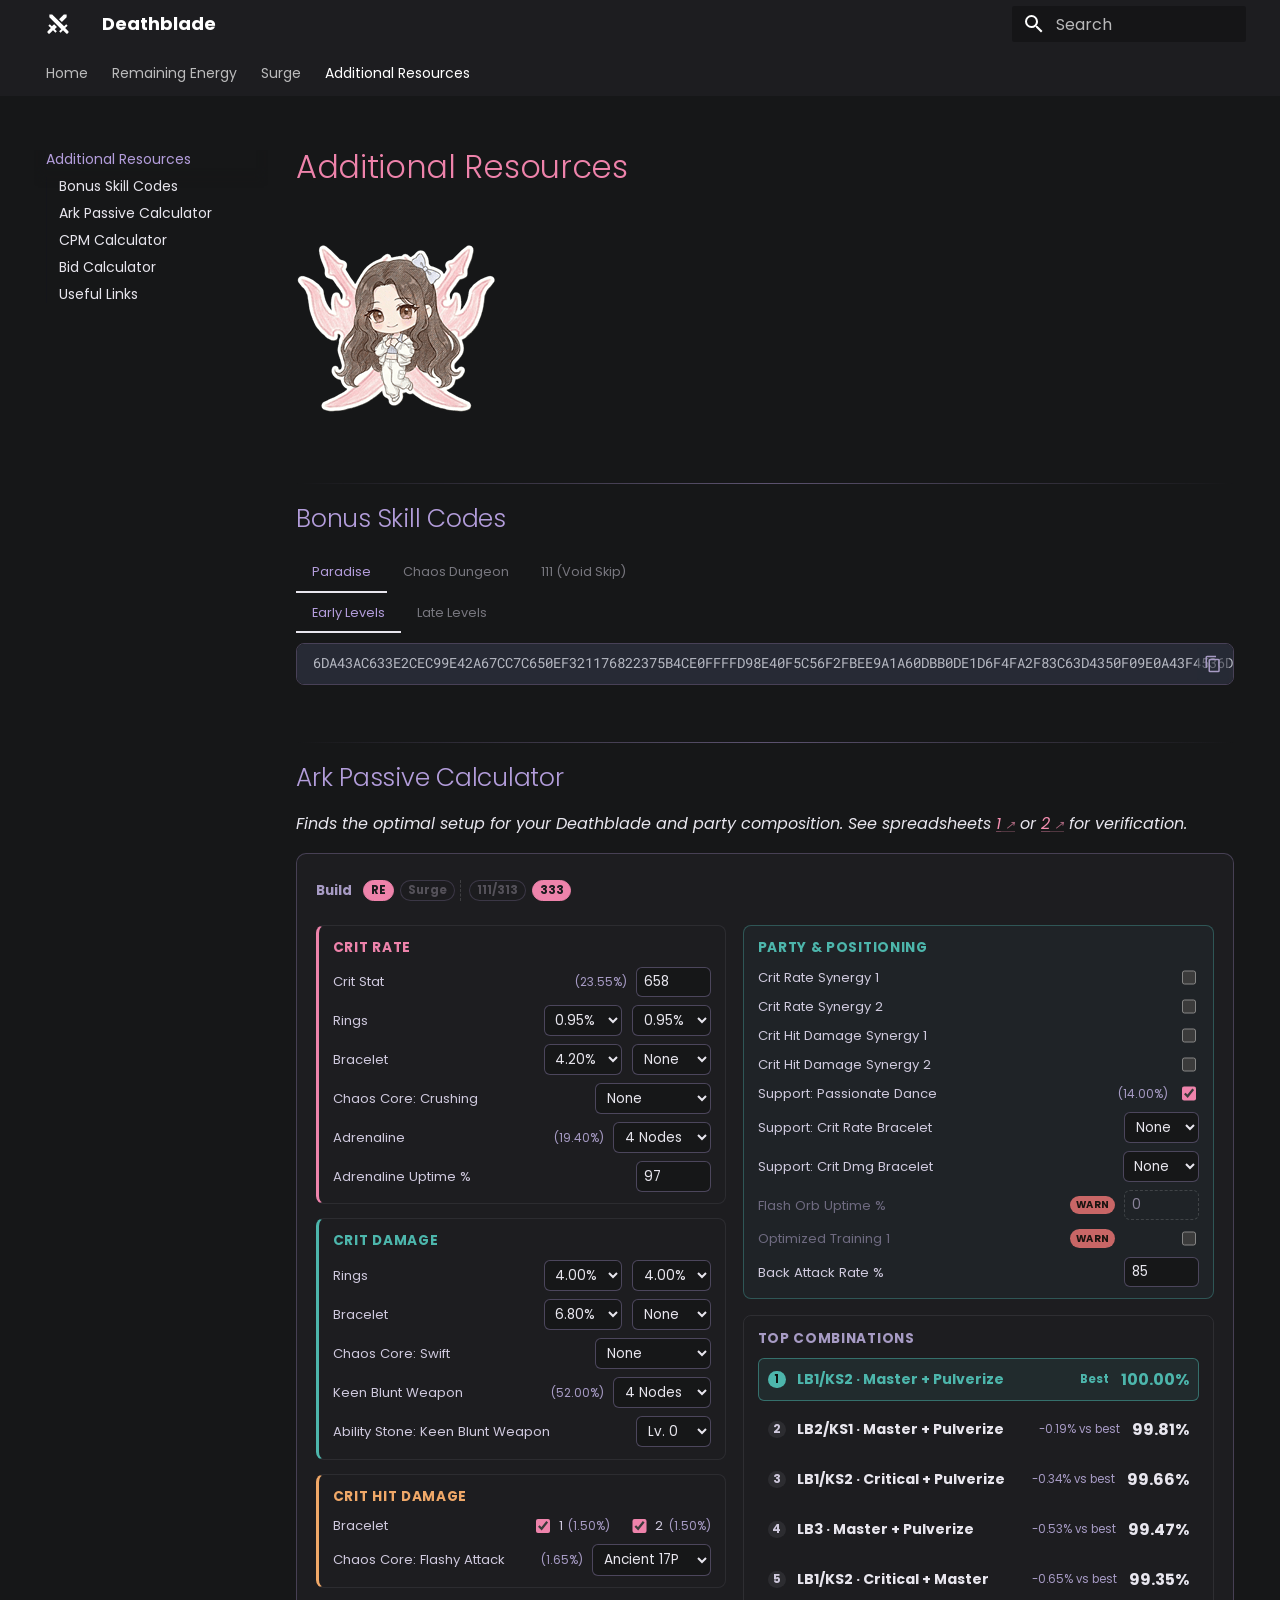
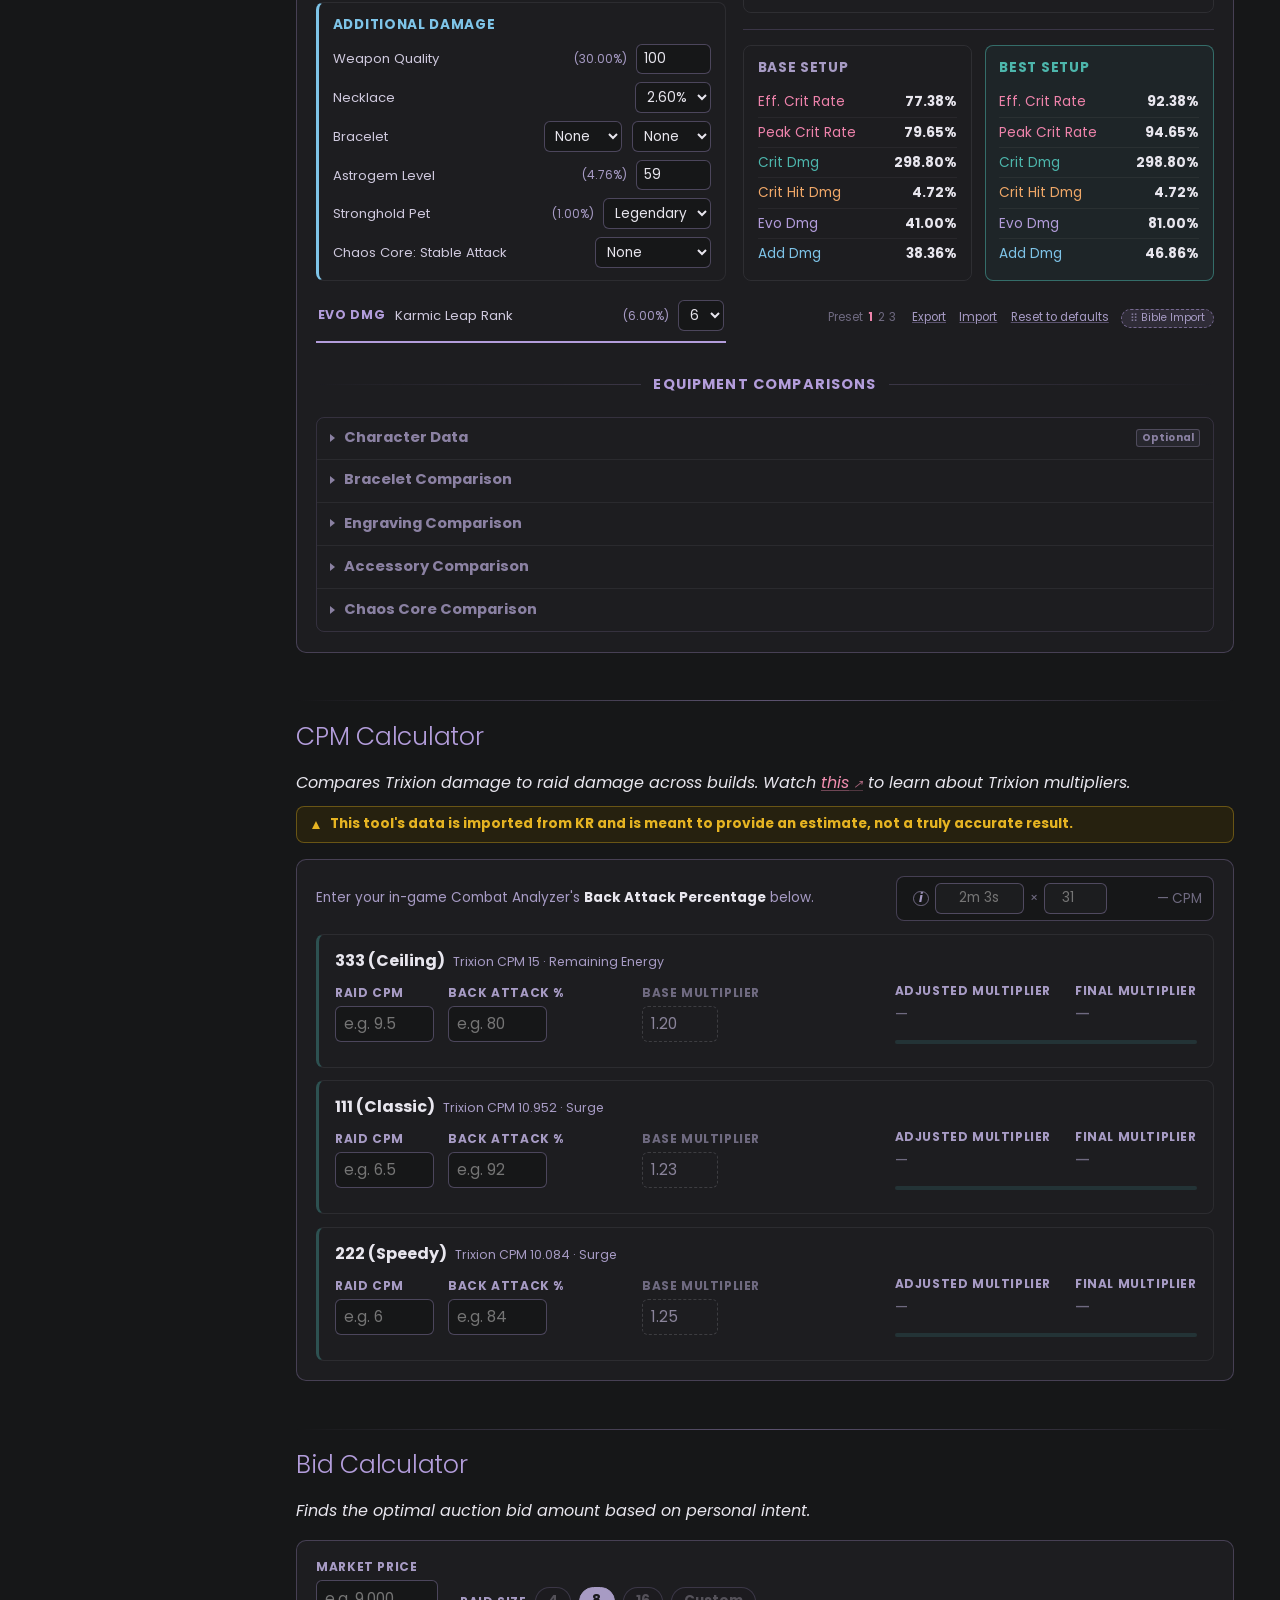
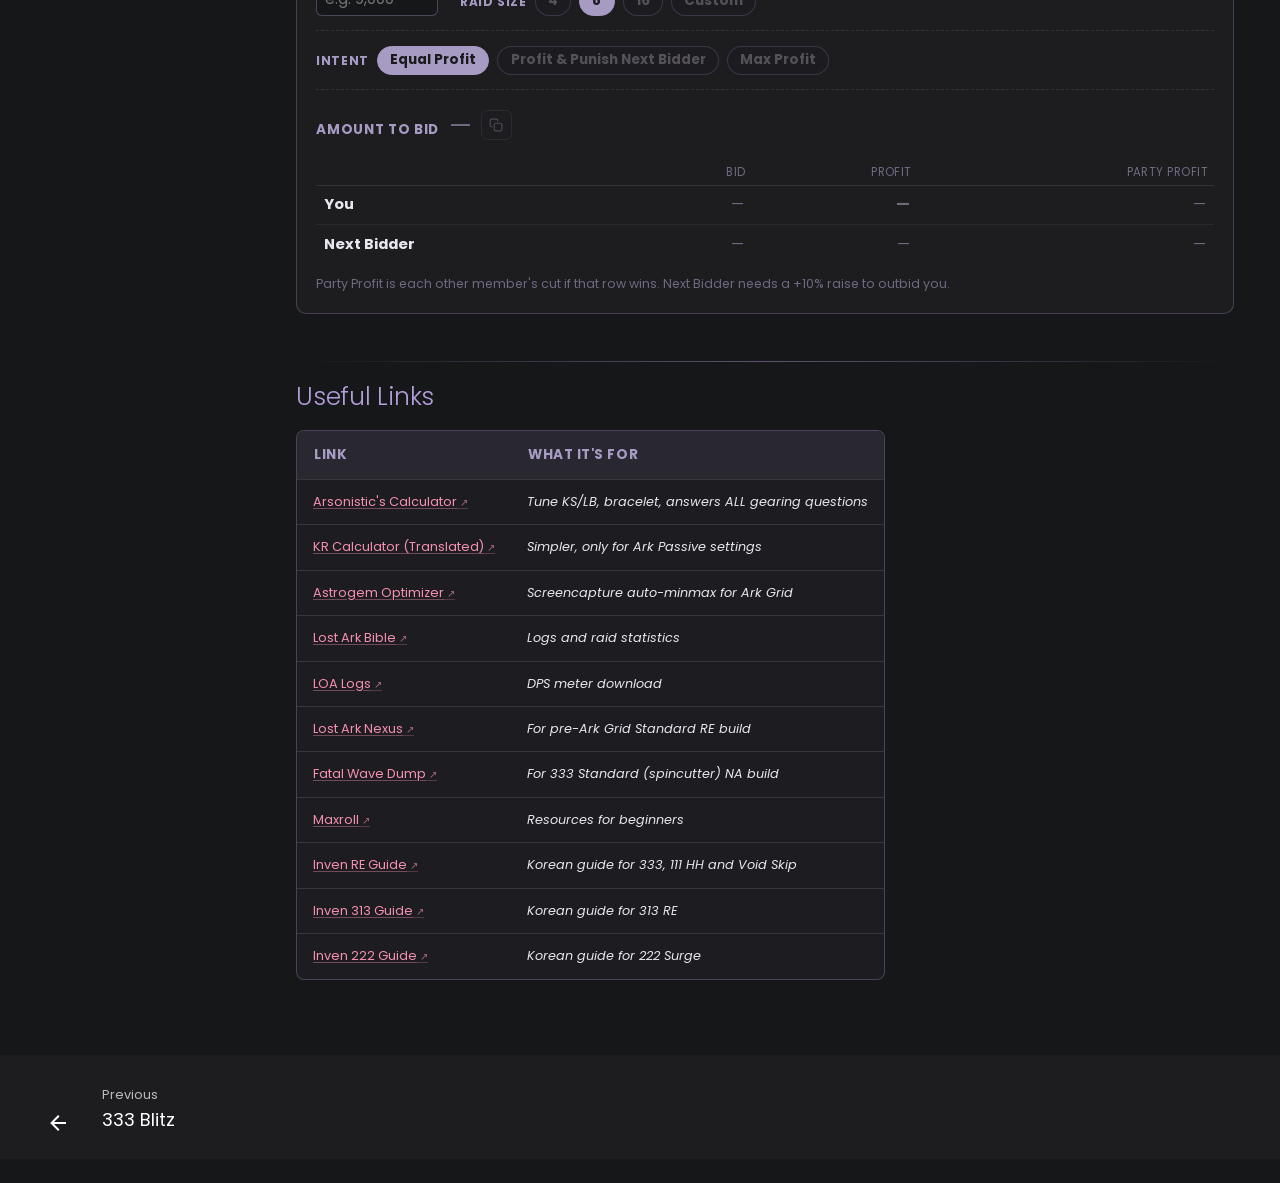
==== resources/index.html @ da0e2918 "Deployed 217fafef with mkdocs" ====
<!doctype html>
<html lang="en" class="no-js">
  <head>
    
      <meta charset="utf-8">
      <meta name="viewport" content="width=device-width,initial-scale=1">
      
        <meta name="description" content="Remaining Energy & Surge Deathblade guides">
      
      
      
        <link rel="canonical" href="https://Henstlly.github.io/deathblade/resources/">
      
      
        <link rel="prev" href="../surge/333-blitz/">
      
      
      
        
      
      
      <link rel="icon" href="../assets/favicon.svg">
      <meta name="generator" content="mkdocs-1.6.1, mkdocs-material-9.7.7">
    
    
      
        <title>Additional Resources - Deathblade</title>
      
    
    
      <link rel="stylesheet" href="../assets/stylesheets/main.ec1eaa64.min.css">
      
        
        <link rel="stylesheet" href="../assets/stylesheets/palette.ab4e12ef.min.css">
      
      


    
    
      
    
    
      
        
        
        
        <link rel="stylesheet" href="../assets/external/fonts.googleapis.com/css.9a3d0420.css">
        <style>:root{--md-text-font:"Poppins";--md-code-font:"Roboto Mono"}</style>
      
    
    
      <link rel="stylesheet" href="../stylesheets/extra.css?v=88">
    
    <script>__md_scope=new URL("..",location),__md_hash=e=>[...e].reduce(((e,_)=>(e<<5)-e+_.charCodeAt(0)),0),__md_get=(e,_=localStorage,t=__md_scope)=>JSON.parse(_.getItem(t.pathname+"."+e)),__md_set=(e,_,t=localStorage,a=__md_scope)=>{try{t.setItem(a.pathname+"."+e,JSON.stringify(_))}catch(e){}}</script>
    
      

    
    
  </head>
  
  
    
    
    
    
    
    <body dir="ltr" data-md-color-scheme="slate" data-md-color-primary="black" data-md-color-accent="pink">
  
    
    <input class="md-toggle" data-md-toggle="drawer" type="checkbox" id="__drawer" autocomplete="off">
    <input class="md-toggle" data-md-toggle="search" type="checkbox" id="__search" autocomplete="off">
    <label class="md-overlay" for="__drawer"></label>
    <div data-md-component="skip">
      
        
        <a href="#additional-resources" class="md-skip">
          Skip to content
        </a>
      
    </div>
    <div data-md-component="announce">
      
    </div>
    
    
      

<header class="md-header" data-md-component="header">
  <nav class="md-header__inner md-grid" aria-label="Header">
    <a href=".." title="Deathblade" class="md-header__button md-logo" aria-label="Deathblade" data-md-component="logo">
      
  
  <svg xmlns="http://www.w3.org/2000/svg" viewBox="0 0 24 24"><path d="m6.2 2.44 11.9 11.9 2.12-2.12 1.41 1.41-2.47 2.47 3.18 3.18c.39.39.39 1.02 0 1.41l-.71.71a.996.996 0 0 1-1.41 0L17 18.23l-2.44 2.47-1.41-1.41 2.12-2.12-11.9-11.9V2.44zM15.89 10l4.74-4.74V2.44H17.8l-4.74 4.74zm-4.95 5-2.83-2.87-2.21 2.21-2.12-2.12-1.41 1.41 2.47 2.47-3.18 3.19a.996.996 0 0 0 0 1.41l.71.71c.39.39 1.02.39 1.41 0L7 18.23l2.44 2.47 1.41-1.41-2.12-2.12z"/></svg>

    </a>
    <label class="md-header__button md-icon" for="__drawer">
      
      <svg xmlns="http://www.w3.org/2000/svg" viewBox="0 0 24 24"><path d="M3 6h18v2H3zm0 5h18v2H3zm0 5h18v2H3z"/></svg>
    </label>
    <div class="md-header__title" data-md-component="header-title">
      <div class="md-header__ellipsis">
        <div class="md-header__topic">
          <span class="md-ellipsis">
            Deathblade
          </span>
        </div>
        <div class="md-header__topic" data-md-component="header-topic">
          <span class="md-ellipsis">
            
              Additional Resources
            
          </span>
        </div>
      </div>
    </div>
    
      
    
    
    
    
      
      
        <label class="md-header__button md-icon" for="__search">
          
          <svg xmlns="http://www.w3.org/2000/svg" viewBox="0 0 24 24"><path d="M9.5 3A6.5 6.5 0 0 1 16 9.5c0 1.61-.59 3.09-1.56 4.23l.27.27h.79l5 5-1.5 1.5-5-5v-.79l-.27-.27A6.52 6.52 0 0 1 9.5 16 6.5 6.5 0 0 1 3 9.5 6.5 6.5 0 0 1 9.5 3m0 2C7 5 5 7 5 9.5S7 14 9.5 14 14 12 14 9.5 12 5 9.5 5"/></svg>
        </label>
        <div class="md-search" data-md-component="search" role="dialog">
  <label class="md-search__overlay" for="__search"></label>
  <div class="md-search__inner" role="search">
    <form class="md-search__form" name="search">
      <input type="text" class="md-search__input" name="query" aria-label="Search" placeholder="Search" autocapitalize="off" autocorrect="off" autocomplete="off" spellcheck="false" data-md-component="search-query" required>
      <label class="md-search__icon md-icon" for="__search">
        
        <svg xmlns="http://www.w3.org/2000/svg" viewBox="0 0 24 24"><path d="M9.5 3A6.5 6.5 0 0 1 16 9.5c0 1.61-.59 3.09-1.56 4.23l.27.27h.79l5 5-1.5 1.5-5-5v-.79l-.27-.27A6.52 6.52 0 0 1 9.5 16 6.5 6.5 0 0 1 3 9.5 6.5 6.5 0 0 1 9.5 3m0 2C7 5 5 7 5 9.5S7 14 9.5 14 14 12 14 9.5 12 5 9.5 5"/></svg>
        
        <svg xmlns="http://www.w3.org/2000/svg" viewBox="0 0 24 24"><path d="M20 11v2H8l5.5 5.5-1.42 1.42L4.16 12l7.92-7.92L13.5 5.5 8 11z"/></svg>
      </label>
      <nav class="md-search__options" aria-label="Search">
        
        <button type="reset" class="md-search__icon md-icon" title="Clear" aria-label="Clear" tabindex="-1">
          
          <svg xmlns="http://www.w3.org/2000/svg" viewBox="0 0 24 24"><path d="M19 6.41 17.59 5 12 10.59 6.41 5 5 6.41 10.59 12 5 17.59 6.41 19 12 13.41 17.59 19 19 17.59 13.41 12z"/></svg>
        </button>
      </nav>
      
        <div class="md-search__suggest" data-md-component="search-suggest"></div>
      
    </form>
    <div class="md-search__output">
      <div class="md-search__scrollwrap" tabindex="0" data-md-scrollfix>
        <div class="md-search-result" data-md-component="search-result">
          <div class="md-search-result__meta">
            Initializing search
          </div>
          <ol class="md-search-result__list" role="presentation"></ol>
        </div>
      </div>
    </div>
  </div>
</div>
      
    
    
  </nav>
  
</header>
    
    <div class="md-container" data-md-component="container">
      
      
        
          
            
<nav class="md-tabs" aria-label="Tabs" data-md-component="tabs">
  <div class="md-grid">
    <ul class="md-tabs__list">
      
        
  
  
  
  
    <li class="md-tabs__item">
      <a href=".." class="md-tabs__link">
        
  
  
    
  
  Home

      </a>
    </li>
  

      
        
  
  
  
  
    
    
      <li class="md-tabs__item">
        <a href="../remaining-energy/essentials/" class="md-tabs__link">
          
  
  
    
  
  Remaining Energy

        </a>
      </li>
    
  

      
        
  
  
  
  
    
    
      <li class="md-tabs__item">
        <a href="../surge/essentials/" class="md-tabs__link">
          
  
  
    
  
  Surge

        </a>
      </li>
    
  

      
        
  
  
  
    
  
  
    <li class="md-tabs__item md-tabs__item--active">
      <a href="./" class="md-tabs__link">
        
  
  
    
  
  Additional Resources

      </a>
    </li>
  

      
    </ul>
  </div>
</nav>
          
        
      
      <main class="md-main" data-md-component="main">
        <div class="md-main__inner md-grid">
          
            
              
              <div class="md-sidebar md-sidebar--primary" data-md-component="sidebar" data-md-type="navigation" >
                <div class="md-sidebar__scrollwrap">
                  <div class="md-sidebar__inner">
                    


  


  

<nav class="md-nav md-nav--primary md-nav--lifted md-nav--integrated" aria-label="Navigation" data-md-level="0">
  <label class="md-nav__title" for="__drawer">
    <a href=".." title="Deathblade" class="md-nav__button md-logo" aria-label="Deathblade" data-md-component="logo">
      
  
  <svg xmlns="http://www.w3.org/2000/svg" viewBox="0 0 24 24"><path d="m6.2 2.44 11.9 11.9 2.12-2.12 1.41 1.41-2.47 2.47 3.18 3.18c.39.39.39 1.02 0 1.41l-.71.71a.996.996 0 0 1-1.41 0L17 18.23l-2.44 2.47-1.41-1.41 2.12-2.12-11.9-11.9V2.44zM15.89 10l4.74-4.74V2.44H17.8l-4.74 4.74zm-4.95 5-2.83-2.87-2.21 2.21-2.12-2.12-1.41 1.41 2.47 2.47-3.18 3.19a.996.996 0 0 0 0 1.41l.71.71c.39.39 1.02.39 1.41 0L7 18.23l2.44 2.47 1.41-1.41-2.12-2.12z"/></svg>

    </a>
    Deathblade
  </label>
  
  <ul class="md-nav__list" data-md-scrollfix>
    
      
      
  
  
  
  
    <li class="md-nav__item">
      <a href=".." class="md-nav__link">
        
  
  
  <span class="md-ellipsis">
    
  
    Home
  

    
  </span>
  
  

      </a>
    </li>
  

    
      
      
  
  
  
  
    
    
      
        
      
        
      
        
      
        
      
        
      
        
      
    
    
    
      
      
        
      
    
    
    <li class="md-nav__item md-nav__item--nested">
      
        
        
        <input class="md-nav__toggle md-toggle " type="checkbox" id="__nav_2" >
        
          
          <label class="md-nav__link" for="__nav_2" id="__nav_2_label" tabindex="0">
            
  
  
  <span class="md-ellipsis">
    
  
    Remaining Energy
  

    
  </span>
  
  

            <span class="md-nav__icon md-icon"></span>
          </label>
        
        <nav class="md-nav" data-md-level="1" aria-labelledby="__nav_2_label" aria-expanded="false">
          <label class="md-nav__title" for="__nav_2">
            <span class="md-nav__icon md-icon"></span>
            
  
    Remaining Energy
  

          </label>
          <ul class="md-nav__list" data-md-scrollfix>
            
              
                
  
  
  
  
    <li class="md-nav__item">
      <a href="../remaining-energy/essentials/" class="md-nav__link">
        
  
  
  <span class="md-ellipsis">
    
  
    Essentials
  

    
  </span>
  
  

      </a>
    </li>
  

              
            
              
                
  
  
  
  
    <li class="md-nav__item">
      <a href="../remaining-energy/pre-ark-grid/" class="md-nav__link">
        
  
  
  <span class="md-ellipsis">
    
  
    Pre-Ark Grid
  

    
  </span>
  
  

      </a>
    </li>
  

              
            
              
                
  
  
  
  
    <li class="md-nav__item">
      <a href="../remaining-energy/standard/" class="md-nav__link">
        
  
  
  <span class="md-ellipsis">
    
  
    Standard
  

    
  </span>
  
  

      </a>
    </li>
  

              
            
              
                
  
  
  
  
    <li class="md-nav__item">
      <a href="../remaining-energy/111-head-hunt/" class="md-nav__link">
        
  
  
  <span class="md-ellipsis">
    
  
    111 Head Hunt
  

    
  </span>
  
  

      </a>
    </li>
  

              
            
              
                
  
  
  
  
    <li class="md-nav__item">
      <a href="../remaining-energy/313-high-floor/" class="md-nav__link">
        
  
  
  <span class="md-ellipsis">
    
  
    313 High Floor
  

    
  </span>
  
  

      </a>
    </li>
  

              
            
              
                
  
  
  
  
    <li class="md-nav__item">
      <a href="../remaining-energy/333-ceiling/" class="md-nav__link">
        
  
  
  <span class="md-ellipsis">
    
  
    333 Ceiling ★
  

    
  </span>
  
  

      </a>
    </li>
  

              
            
          </ul>
        </nav>
      
    </li>
  

    
      
      
  
  
  
  
    
    
      
        
      
        
      
        
      
        
      
        
      
    
    
    
      
      
        
      
    
    
    <li class="md-nav__item md-nav__item--nested">
      
        
        
        <input class="md-nav__toggle md-toggle " type="checkbox" id="__nav_3" >
        
          
          <label class="md-nav__link" for="__nav_3" id="__nav_3_label" tabindex="0">
            
  
  
  <span class="md-ellipsis">
    
  
    Surge
  

    
  </span>
  
  

            <span class="md-nav__icon md-icon"></span>
          </label>
        
        <nav class="md-nav" data-md-level="1" aria-labelledby="__nav_3_label" aria-expanded="false">
          <label class="md-nav__title" for="__nav_3">
            <span class="md-nav__icon md-icon"></span>
            
  
    Surge
  

          </label>
          <ul class="md-nav__list" data-md-scrollfix>
            
              
                
  
  
  
  
    <li class="md-nav__item">
      <a href="../surge/essentials/" class="md-nav__link">
        
  
  
  <span class="md-ellipsis">
    
  
    Essentials
  

    
  </span>
  
  

      </a>
    </li>
  

              
            
              
                
  
  
  
  
    <li class="md-nav__item">
      <a href="../surge/pre-ark-grid/" class="md-nav__link">
        
  
  
  <span class="md-ellipsis">
    
  
    Pre-Ark Grid
  

    
  </span>
  
  

      </a>
    </li>
  

              
            
              
                
  
  
  
  
    <li class="md-nav__item">
      <a href="../surge/111-classic/" class="md-nav__link">
        
  
  
  <span class="md-ellipsis">
    
  
    111 Classic
  

    
  </span>
  
  

      </a>
    </li>
  

              
            
              
                
  
  
  
  
    <li class="md-nav__item">
      <a href="../surge/222-speedy/" class="md-nav__link">
        
  
  
  <span class="md-ellipsis">
    
  
    222 Speedy
  

    
  </span>
  
  

      </a>
    </li>
  

              
            
              
                
  
  
  
  
    <li class="md-nav__item">
      <a href="../surge/333-blitz/" class="md-nav__link">
        
  
  
  <span class="md-ellipsis">
    
  
    333 Blitz
  

    
  </span>
  
  

      </a>
    </li>
  

              
            
          </ul>
        </nav>
      
    </li>
  

    
      
      
  
  
    
  
  
  
    <li class="md-nav__item md-nav__item--active">
      
      <input class="md-nav__toggle md-toggle" type="checkbox" id="__toc">
      
      
        
      
      
        <label class="md-nav__link md-nav__link--active" for="__toc">
          
  
  
  <span class="md-ellipsis">
    
  
    Additional Resources
  

    
  </span>
  
  

          <span class="md-nav__icon md-icon"></span>
        </label>
      
      <a href="./" class="md-nav__link md-nav__link--active">
        
  
  
  <span class="md-ellipsis">
    
  
    Additional Resources
  

    
  </span>
  
  

      </a>
      
        

<nav class="md-nav md-nav--secondary" aria-label="Table of contents">
  
  
  
    
  
  
    <label class="md-nav__title" for="__toc">
      <span class="md-nav__icon md-icon"></span>
      Table of contents
    </label>
    <ul class="md-nav__list" data-md-component="toc" data-md-scrollfix>
      
        <li class="md-nav__item">
  <a href="#bonus-skill-codes" class="md-nav__link">
    <span class="md-ellipsis">
      
        Bonus Skill Codes
      
    </span>
  </a>
  
</li>
      
        <li class="md-nav__item">
  <a href="#ark-passive-calculator" class="md-nav__link">
    <span class="md-ellipsis">
      
        Ark Passive Calculator
      
    </span>
  </a>
  
</li>
      
        <li class="md-nav__item">
  <a href="#cpm-calculator" class="md-nav__link">
    <span class="md-ellipsis">
      
        CPM Calculator
      
    </span>
  </a>
  
</li>
      
        <li class="md-nav__item">
  <a href="#bid-calculator" class="md-nav__link">
    <span class="md-ellipsis">
      
        Bid Calculator
      
    </span>
  </a>
  
</li>
      
        <li class="md-nav__item">
  <a href="#useful-links" class="md-nav__link">
    <span class="md-ellipsis">
      
        Useful Links
      
    </span>
  </a>
  
</li>
      
    </ul>
  
</nav>
      
    </li>
  

    
  </ul>
</nav>
                  </div>
                </div>
              </div>
            
            
          
          
            <div class="md-content" data-md-component="content">
              
              <article class="md-content__inner md-typeset">
                
                  



<h1 id="additional-resources">Additional Resources<a class="headerlink" href="#additional-resources" title="Permanent link">&para;</a></h1>
<p><img alt="313 sticker" src="../assets/shared/sticker-313.png" /></p>
<h2 id="bonus-skill-codes">Bonus Skill Codes<a class="headerlink" href="#bonus-skill-codes" title="Permanent link">&para;</a></h2>
<div class="tabbed-set tabbed-alternate" data-tabs="1:3"><input checked="checked" id="__tabbed_1_1" name="__tabbed_1" type="radio" /><input id="__tabbed_1_2" name="__tabbed_1" type="radio" /><input id="__tabbed_1_3" name="__tabbed_1" type="radio" /><div class="tabbed-labels"><label for="__tabbed_1_1">Paradise</label><label for="__tabbed_1_2">Chaos Dungeon</label><label for="__tabbed_1_3">111 (Void Skip)</label></div>
<div class="tabbed-content">
<div class="tabbed-block">
<div class="tabbed-set tabbed-alternate" data-tabs="2:2"><input checked="checked" id="__tabbed_2_1" name="__tabbed_2" type="radio" /><input id="__tabbed_2_2" name="__tabbed_2" type="radio" /><div class="tabbed-labels"><label for="__tabbed_2_1">Early Levels</label><label for="__tabbed_2_2">Late Levels</label></div>
<div class="tabbed-content">
<div class="tabbed-block">
<div class="highlight"><pre><span></span><code>6DA43AC633E2CEC99E42A67CC7C650EF321176822375B4CE0FFFFD98E40F5C56F2FBEE9A1A60DBB0DE1D6F4FA2F83C63D4350F09E0A43F4536D632FEFD5E1B05
</code></pre></div>
</div>
<div class="tabbed-block">
<div class="highlight"><pre><span></span><code>BFE03CBB4F77DF0F01E5140695FA2010C9B1D47B03BBE27D7855E04EE259B1CA012D2AFD8D558CB98EE607B5D6FDB071244ABF56DDE760D513AC66FC26C6FBC8
</code></pre></div>
</div>
</div>
</div>
</div>
<div class="tabbed-block">
<div class="highlight"><pre><span></span><code>5BC069F349F703CA2B9B9B732BB3629E493826BE8BEA2FF11FF1575D1258D07FAA57A9FADBF188946EF1E2DB1CD6779759FF6F7EA4138A86EB19F6505242CC98
</code></pre></div>
</div>
<div class="tabbed-block">
<div class="highlight"><pre><span></span><code>FB388C4F19F70DE5311D21E59D93BE5D1B9935691AB3B6F2457D466875600C7A581AE3DFA172017D17440BEC09FB7A05BEE420C68F6788139A428497A91B802E
</code></pre></div>
<ul>
<li>Alternative to Standard RE, KR guide available in Useful Links below.</li>
</ul>
</div>
</div>
</div>
<h2 id="ark-passive-calculator">Ark Passive Calculator<a class="headerlink" href="#ark-passive-calculator" title="Permanent link">&para;</a></h2>
<p><em>Finds the optimal setup for your Deathblade and party composition. See spreadsheets <a href="https://docs.google.com/spreadsheets/d/1RKpzg6sPNe7fuPDudJHAs0qbFukOwSyhMynDOijfoKY/edit?usp=sharing">1</a> or <a href="https://docs.google.com/spreadsheets/d/1_0J7liyM_yw16pyn6TKlF1YGaIt5n_A9hSoLnT3yTUc/edit?usp=sharing">2</a> for verification.</em></p>
<div class="ap-calc">

<!-- Build dock - ONE instance of the Family/Variant toggle, docked and
     scoped to .ap-calc's own box (see initBuildDock in
     ark-passive-calculator.js and the ap-build-dock rules in extra.css)
     instead of being repeated inside Bracelet Comparison's and
     Engraving Comparison's own headers as separate "echo" copies (the
     former approach - see git history/old comment on this block if it
     still exists). Real pill-chip buttons, not a plain <select> or
     radio dots, since "one vivid, rest muted" needs every option visible
     at once - a collapsed <select> can't show that.
     Two tiers, not one flat row of 6: Family (RE/Surge) plus Variant
     (whichever family is active - 2 chips for RE since 111/313 merged
     into one "111/313" chip, 3 for Surge). Every formula that reads
     BRACE_SPEC_BUILDS was traced before doing this split - RE 111/313
     are 100% computationally identical, everything else genuinely needs
     its exact variant (see ark-passive-calculator.js's BRACE_SPEC_BUILDS
     comment and normalizeBraceSpecBuild). Only one Variant tier is ever
     shown; the other is hidden by syncBuildToggleUI, same
     hidden-unless-active convention as the Breaking Moon summary row.
     Writes to the real ap-brace-spec-build <select> further down (see
     that select's own comment).
     Desktop (>900px, matching .ap-calc-layout's own breakpoint):
     .ap-build-dock is position:sticky to the top of the viewport (same
     offset as .ap-calc-live) for as long as you're anywhere inside
     .ap-calc - releases naturally once you scroll into CPM Calculator/
     Useful Links, since .ap-calc's own box ends right there. The trigger
     button is display:none and .ap-build-dock-panel is forced visible
     (see the ap-build-dock-panel media-query override in extra.css -
     it deliberately does NOT use the [hidden] attribute the way
     .ap-calc-popover does, to avoid the same display-vs-[hidden]
     specificity fight documented on .ap-brace-info-icon[hidden] et al.;
     see the JS/CSS comments for why a plain --open class is used
     instead).
     Mobile (<=900px): collapses to just the ap-build-dock-trigger pill
     (label kept in sync with the resolved build by syncBuildToggleUI),
     sticky to the BOTTOM of the viewport instead, same .ap-calc-scoped
     release. Tapping it opens .ap-build-dock-panel as a small popover
     above the pill; tapping a chip, tapping the pill again, clicking
     outside, or Escape closes it (see initBuildDock). -->
<div class="ap-build-dock">
  <button type="button" class="ap-build-dock-trigger" aria-haspopup="true" aria-expanded="false">
    <span class="ap-build-dock-trigger-label">Build</span>
    <span class="ap-build-dock-trigger-chevron" aria-hidden="true">&#9662;</span>
  </button>
  <div class="ap-build-toggle-row ap-build-toggle-row--master ap-build-dock-panel">
    <span class="ap-build-toggle-label">Build</span>
    <div class="ap-build-toggle ap-build-toggle--master" role="group" aria-label="Build">
      <div class="ap-build-toggle-tier ap-build-toggle-tier--family">
        <button type="button" class="ap-build-chip ap-build-family-chip" data-family="re">RE</button>
        <button type="button" class="ap-build-chip ap-build-family-chip" data-family="surge">Surge</button>
      </div>
      <div class="ap-build-toggle-tier ap-build-toggle-tier--variant ap-build-toggle-tier--variant-re">
        <button type="button" class="ap-build-chip ap-build-variant-chip" data-build="re-111">111/313</button>
        <button type="button" class="ap-build-chip ap-build-variant-chip" data-build="re-333">333</button>
      </div>
      <div class="ap-build-toggle-tier ap-build-toggle-tier--variant ap-build-toggle-tier--variant-surge">
        <button type="button" class="ap-build-chip ap-build-variant-chip" data-build="surge-111">111</button>
        <button type="button" class="ap-build-chip ap-build-variant-chip" data-build="surge-222">222</button>
        <button type="button" class="ap-build-chip ap-build-variant-chip" data-build="surge-333">333</button>
      </div>
    </div>
  </div>
</div>

<div class="ap-calc-layout">

<!-- Fixed Gear: filled out once to match your character, organized by
     which final stat each field feeds - not by which item slot it's on,
     since a ring's Crit Rate roll and its Crit Dmg roll matter for
     completely different totals and were previously scattered across
     unrelated groups (Rings/Bracelet/Ark Grid/Engravings). -->
<div class="ap-calc-gear">

  <!-- Crit Rate -->
  <div class="ap-calc-group ap-calc-group--crit-rate">
    <div class="ap-calc-group-title">Crit Rate</div>
    <div class="ap-calc-field-row">
      <label class="ap-calc-field-label" for="ap-crit-stat" title="Crit Stat as shown in your character profile.">Crit Stat</label>
      <span class="ap-value-display" data-for="ap-crit-stat"></span>
      <input type="number" id="ap-crit-stat" class="ap-crit-stat" min="0" max="900" step="1" value="658">
    </div>
    <div class="ap-calc-field-row ap-calc-field-row-pair">
      <label class="ap-calc-field-label">Rings</label>
      <div class="ap-calc-pair">
        <select id="ap-ring1-rate" class="ap-ring1-rate" aria-label="Ring 1 Crit Rate">
          <option value="None">None</option>
          <option value="Low">0.40%</option>
          <option value="Mid" selected>0.95%</option>
          <option value="High">1.55%</option>
        </select>
        <select id="ap-ring2-rate" class="ap-ring2-rate" aria-label="Ring 2 Crit Rate">
          <option value="None">None</option>
          <option value="Low">0.40%</option>
          <option value="Mid" selected>0.95%</option>
          <option value="High">1.55%</option>
        </select>
      </div>
    </div>
    <div class="ap-calc-field-row ap-calc-field-row-pair">
      <label class="ap-calc-field-label">Bracelet</label>
      <div class="ap-calc-pair">
        <select id="ap-bracelet-rate" class="ap-bracelet-rate" aria-label="Bracelet Crit Rate Line 1">
          <option value="None">None</option>
          <option value="Low">3.40%</option>
          <option value="Mid" selected>4.20%</option>
          <option value="High">5.00%</option>
        </select>
        <select id="ap-bracelet-rate-2" class="ap-bracelet-rate-2" aria-label="Bracelet Crit Rate Line 2">
          <option value="None" selected>None</option>
          <option value="Low">3.40%</option>
          <option value="Mid">4.20%</option>
          <option value="High">5.00%</option>
        </select>
      </div>
    </div>
    <div class="ap-calc-field-row">
      <label class="ap-calc-field-label" for="ap-crushing-core">Chaos Core: Crushing</label>
      <span class="ap-value-display" data-for="ap-crushing-core"></span>
      <select id="ap-crushing-core" class="ap-crushing-core">
        <option value="None|0P" selected>None</option>
        <option value="Any|14P">14 Points</option>
        <option value="Relic|17P">Relic 17P</option>
        <option value="Relic|18P">Relic 18P</option>
        <option value="Relic|19P">Relic 19P</option>
        <option value="Relic|20P">Relic 20P</option>
        <option value="Ancient|17P">Ancient 17P</option>
        <option value="Ancient|18P">Ancient 18P</option>
        <option value="Ancient|19P">Ancient 19P</option>
        <option value="Ancient|20P">Ancient 20P</option>
      </select>
    </div>
    <div class="ap-calc-field-row">
      <label class="ap-calc-field-label" for="ap-adrenaline">Adrenaline</label>
      <span class="ap-value-display" data-for="ap-adrenaline"></span>
      <select id="ap-adrenaline" class="ap-adrenaline">
        <option value="Not Used">Not Used</option>
        <option value="0 Nodes">0 Nodes</option>
        <option value="1 Nodes">1 Node</option>
        <option value="2 Nodes">2 Nodes</option>
        <option value="3 Nodes">3 Nodes</option>
        <option value="4 Nodes" selected>4 Nodes</option>
      </select>
    </div>
    <div class="ap-calc-field-row">
      <label class="ap-calc-field-label" for="ap-adrenaline-uptime" title="% of the fight spent at a full Adrenaline stacks - scales both the Crit Rate bonus above and the Ability Stone's AP bonus.">Adrenaline Uptime %</label>
      <input type="number" id="ap-adrenaline-uptime" class="ap-adrenaline-uptime" min="0" max="100" step="1" value="97">
    </div>
  </div>

  <!-- Crit Damage -->
  <div class="ap-calc-group ap-calc-group--crit-dmg">
    <div class="ap-calc-group-title">Crit Damage</div>
    <div class="ap-calc-field-row ap-calc-field-row-pair">
      <label class="ap-calc-field-label">Rings</label>
      <div class="ap-calc-pair">
        <select id="ap-ring1-dmg" class="ap-ring1-dmg" aria-label="Ring 1 Crit Damage">
          <option value="None">None</option>
          <option value="Low">1.10%</option>
          <option value="Mid">2.40%</option>
          <option value="High" selected>4.00%</option>
        </select>
        <select id="ap-ring2-dmg" class="ap-ring2-dmg" aria-label="Ring 2 Crit Damage">
          <option value="None">None</option>
          <option value="Low">1.10%</option>
          <option value="Mid">2.40%</option>
          <option value="High" selected>4.00%</option>
        </select>
      </div>
    </div>
    <div class="ap-calc-field-row ap-calc-field-row-pair">
      <label class="ap-calc-field-label">Bracelet</label>
      <div class="ap-calc-pair">
        <select id="ap-bracelet-dmg" class="ap-bracelet-dmg" aria-label="Bracelet Crit Damage Line 1">
          <option value="None">None</option>
          <option value="Low" selected>6.80%</option>
          <option value="Mid">8.40%</option>
          <option value="High">10.00%</option>
        </select>
        <select id="ap-bracelet-dmg-2" class="ap-bracelet-dmg-2" aria-label="Bracelet Crit Damage Line 2">
          <option value="None" selected>None</option>
          <option value="Low">6.80%</option>
          <option value="Mid">8.40%</option>
          <option value="High">10.00%</option>
        </select>
      </div>
    </div>
    <div class="ap-calc-field-row">
      <label class="ap-calc-field-label" for="ap-swift-core">Chaos Core: Swift</label>
      <span class="ap-value-display" data-for="ap-swift-core"></span>
      <select id="ap-swift-core" class="ap-swift-core">
        <option value="None|0P" selected>None</option>
        <option value="Any|14P">14 Points</option>
        <option value="Relic|17P">Relic 17P</option>
        <option value="Relic|18P">Relic 18P</option>
        <option value="Relic|19P">Relic 19P</option>
        <option value="Relic|20P">Relic 20P</option>
        <option value="Ancient|17P">Ancient 17P</option>
        <option value="Ancient|18P">Ancient 18P</option>
        <option value="Ancient|19P">Ancient 19P</option>
        <option value="Ancient|20P">Ancient 20P</option>
      </select>
    </div>
    <div class="ap-calc-field-row">
      <label class="ap-calc-field-label" for="ap-kbw">Keen Blunt Weapon</label>
      <span class="ap-value-display" data-for="ap-kbw"></span>
      <select id="ap-kbw" class="ap-kbw">
        <option value="Not Used">Not Used</option>
        <option value="0 Nodes">0 Nodes</option>
        <option value="1 Nodes">1 Node</option>
        <option value="2 Nodes">2 Nodes</option>
        <option value="3 Nodes">3 Nodes</option>
        <option value="4 Nodes" selected>4 Nodes</option>
      </select>
    </div>
    <div class="ap-calc-field-row">
      <label class="ap-calc-field-label" for="ap-kbw-stone">Ability Stone: Keen Blunt Weapon</label>
      <span class="ap-value-display" data-for="ap-kbw-stone"></span>
      <select id="ap-kbw-stone" class="ap-kbw-stone">
        <option value="0 Lv." selected>Lv. 0</option>
        <option value="1 Lv.">Lv. 1</option>
        <option value="2 Lv.">Lv. 2</option>
        <option value="3 Lv.">Lv. 3</option>
        <option value="4 Lv.">Lv. 4</option>
      </select>
    </div>
  </div>

  <!-- Crit Hit Damage -->
  <div class="ap-calc-group ap-calc-group--oncrit-dmg">
    <div class="ap-calc-group-title">Crit Hit Damage</div>
    <div class="ap-calc-field-row ap-calc-field-row-pair">
      <label class="ap-calc-field-label">Bracelet</label>
      <div class="ap-calc-pair ap-calc-pair-checks">
        <label class="ap-calc-pair-check" title="Checked if your bracelet rolled a + Crit Hit Dmg dual line - each dual line adds +1.5% Crit Hit Dmg multiplicatively.">
          <input type="checkbox" id="ap-crit-rate-dual" class="ap-crit-rate-dual" checked>
          <span class="ap-calc-pair-check-label">1</span>
          <span class="ap-value-display">(1.50%)</span>
        </label>
        <label class="ap-calc-pair-check" title="Checked if your bracelet rolled a + Crit Hit Dmg dual line - each dual line adds +1.5% Crit Hit Dmg multiplicatively.">
          <input type="checkbox" id="ap-crit-dmg-dual" class="ap-crit-dmg-dual" checked>
          <span class="ap-calc-pair-check-label">2</span>
          <span class="ap-value-display">(1.50%)</span>
        </label>
      </div>
    </div>
    <div class="ap-calc-field-row">
      <label class="ap-calc-field-label" for="ap-flashy-atk">Chaos Core: Flashy Attack</label>
      <span class="ap-value-display" data-for="ap-flashy-atk"></span>
      <select id="ap-flashy-atk" class="ap-flashy-atk">
        <option value="None">None</option>
        <option value="Epic-Leg 10P">Epic-Leg 10P</option>
        <option value="Relic 17P">Relic 17P</option>
        <option value="Ancient 17P" selected>Ancient 17P</option>
      </select>
    </div>
  </div>

  <!-- Additional Damage -->
  <div class="ap-calc-group ap-calc-group--add-dmg">
    <div class="ap-calc-group-title">Additional Damage</div>
    <div class="ap-calc-field-row">
      <label class="ap-calc-field-label" for="ap-weapon-quality">Weapon Quality</label>
      <span class="ap-value-display" data-for="ap-weapon-quality"></span>
      <input type="number" id="ap-weapon-quality" class="ap-weapon-quality" min="0" max="100" step="1" value="100">
    </div>
    <div class="ap-calc-field-row">
      <label class="ap-calc-field-label" for="ap-necklace">Necklace</label>
      <select id="ap-necklace" class="ap-necklace">
        <option value="None">None</option>
        <option value="Low">0.70%</option>
        <option value="Mid">1.60%</option>
        <option value="High" selected>2.60%</option>
      </select>
    </div>
    <div class="ap-calc-field-row ap-calc-field-row-pair">
      <label class="ap-calc-field-label">Bracelet</label>
      <div class="ap-calc-pair">
        <select id="ap-bracelet-addA" class="ap-bracelet-addA" aria-label="Bracelet Additional Damage Line 1">
          <option value="None" selected>None</option>
          <option value="Low">3.00%</option>
          <option value="Mid">3.50%</option>
          <option value="High">4.00%</option>
        </select>
        <select id="ap-bracelet-addB" class="ap-bracelet-addB" title="vs Demons" aria-label="Bracelet Additional Damage Line 2 (vs Demons/Archdemon)">
          <option value="None" selected>None</option>
          <option value="Low">2.50%</option>
          <option value="Mid">3.00%</option>
          <option value="High">3.50%</option>
        </select>
      </div>
    </div>
    <div class="ap-calc-field-row">
      <label class="ap-calc-field-label" for="ap-astrogem-lv">Astrogem Level</label>
      <span class="ap-value-display" data-for="ap-astrogem-lv"></span>
      <input type="number" id="ap-astrogem-lv" class="ap-astrogem-lv" min="0" max="120" step="1" value="59">
    </div>
    <div class="ap-calc-field-row">
      <label class="ap-calc-field-label" for="ap-sh-pet">Stronghold Pet</label>
      <span class="ap-value-display" data-for="ap-sh-pet"></span>
      <select id="ap-sh-pet" class="ap-sh-pet">
        <option value="None">None</option>
        <option value="Low">Rare</option>
        <option value="Mid">Epic</option>
        <option value="High" selected>Legendary</option>
      </select>
    </div>
    <div class="ap-calc-field-row">
      <label class="ap-calc-field-label" for="ap-stable-atk">Chaos Core: Stable Attack</label>
      <span class="ap-value-display" data-for="ap-stable-atk"></span>
      <select id="ap-stable-atk" class="ap-stable-atk">
        <option value="None|0P" selected>None</option>
        <option value="Any|14P">14 Points</option>
        <option value="Relic|17P">Relic 17P</option>
        <option value="Relic|18P">Relic 18P</option>
        <option value="Relic|19P">Relic 19P</option>
        <option value="Relic|20P">Relic 20P</option>
        <option value="Ancient|17P">Ancient 17P</option>
        <option value="Ancient|18P">Ancient 18P</option>
        <option value="Ancient|19P">Ancient 19P</option>
        <option value="Ancient|20P">Ancient 20P</option>
      </select>
    </div>
  </div>

    <!-- Leap Rank is the only field feeding Evolution Damage directly (Yearning,
       the other Evo Dmg source, lives in Party & Positioning instead) - a full
       bordered group for one dropdown was mostly empty box, so it's a slim
       tagged strip spanning the gear column instead of its own card. -->
  <div class="ap-calc-mini-field ap-calc-mini-field--evo-dmg">
    <span class="ap-calc-mini-field-tag">Evo Dmg</span>
    <label class="ap-calc-field-label" for="ap-evo-karma">Karmic Leap Rank</label>
    <span class="ap-value-display" data-for="ap-evo-karma"></span>
    <select id="ap-evo-karma" class="ap-evo-karma">
      <option value="1">1</option>
      <option value="2">2</option>
      <option value="3">3</option>
      <option value="4">4</option>
      <option value="5">5</option>
      <option value="6" selected>6</option>
    </select>
  </div>

</div> <!-- end ap-calc-gear -->

<!-- Live: the stuff you actually re-toggle per pull/party, plus the result
     grid and verification numbers it feeds - kept together so nothing you
     change often is more than a glance away from its effect. -->
<div class="ap-calc-live">

  <div class="ap-calc-party-card">
    <div class="ap-calc-group-title">Party &amp; Positioning</div>
    <div class="ap-calc-field-row">
      <label class="ap-calc-field-label" for="ap-crit-syn1" title="A flat +10% Crit Rate party synergy buff.">Crit Rate Synergy 1</label>
      <span class="ap-value-display" data-for="ap-crit-syn1"></span>
      <input type="checkbox" id="ap-crit-syn1" class="ap-crit-syn1">
    </div>
    <div class="ap-calc-field-row">
      <label class="ap-calc-field-label" for="ap-crit-syn2" title="A flat +10% Crit Rate party synergy buff.">Crit Rate Synergy 2</label>
      <span class="ap-value-display" data-for="ap-crit-syn2"></span>
      <input type="checkbox" id="ap-crit-syn2" class="ap-crit-syn2">
    </div>
    <div class="ap-calc-field-row">
      <label class="ap-calc-field-label" for="ap-crit-hit-syn-1" title="A flat +8% Crit Hit Damage party synergy buff, multiplicative.">Crit Hit Damage Synergy 1</label>
      <span class="ap-value-display" data-for="ap-crit-hit-syn-1"></span>
      <input type="checkbox" id="ap-crit-hit-syn-1" class="ap-crit-hit-syn-1">
    </div>
    <div class="ap-calc-field-row">
      <label class="ap-calc-field-label" for="ap-crit-hit-syn-2" title="A flat +8% Crit Hit Damage party synergy buff, multiplicative.">Crit Hit Damage Synergy 2</label>
      <span class="ap-value-display" data-for="ap-crit-hit-syn-2"></span>
      <input type="checkbox" id="ap-crit-hit-syn-2" class="ap-crit-hit-syn-2">
    </div>
    <div class="ap-calc-field-row">
      <label class="ap-calc-field-label" for="ap-yearning" title="+14% Evo Dmg while active, used to determine if a Support is present for all relevant bonuses and calculations.">Support: Passionate Dance</label>
      <span class="ap-value-display" data-for="ap-yearning"></span>
      <input type="checkbox" id="ap-yearning" class="ap-yearning" checked>
    </div>
    <!-- Support's Crit Rate/Crit Dmg bracelet lines - flat party buffs off
         Support's own bracelet, same "option text shows the exact %"
         convention as the Rings/Bracelet pairs above (see
         updateInputDisplays' comment), so no separate ap-value-display
         span. Gated off .ap-yearning the same UI-only way as Flash Orb
         Uptime/Strength Orb Uptime/Support AP Buff Uptime just below (see
         enforceGearSupportUptimeGate) - only meaningful while a Support is
         actually in the party. These lines also carry an "Ally Atk. Power
         Enhancement +2/2.5/3%" component in Arsonistic's SupBrace sheet;
         deliberately not modeled here (no separate AP input/mechanic added
         for it) rather than bolting it onto SUPPORT_AP_BUFF_COEFFICIENT,
         which is a differently-shaped sqrt(WP*MainStat)-scaled buff, not a
         flat Attack Power % - folding a flat % into that coefficient would
         misrepresent what it's calibrated against. -->
    <div class="ap-calc-field-row">
      <label class="ap-calc-field-label" for="ap-support-crit-rate-bracelet" title="Support's Crit Rate bracelet line - Low/Mid/High +1.8/2.1/2.5% Crit Rate for the party.">Support: Crit Rate Bracelet</label>
      <select id="ap-support-crit-rate-bracelet" class="ap-support-crit-rate-bracelet">
        <option value="None" selected>None</option>
        <option value="Low">1.80%</option>
        <option value="Mid">2.10%</option>
        <option value="High">2.50%</option>
      </select>
    </div>
    <div class="ap-calc-field-row">
      <label class="ap-calc-field-label" for="ap-support-crit-dmg-bracelet" title="Support's Crit Dmg bracelet line - Low/Mid/High +3.6/4.2/4.8% Crit Dmg for the party.">Support: Crit Dmg Bracelet</label>
      <select id="ap-support-crit-dmg-bracelet" class="ap-support-crit-dmg-bracelet">
        <option value="None" selected>None</option>
        <option value="Low">3.60%</option>
        <option value="Mid">4.20%</option>
        <option value="High">4.80%</option>
      </select>
    </div>
    <div class="ap-calc-field-row ap-calc-field-row-muted">
      <label class="ap-calc-field-label" for="ap-flash-orb-uptime" title="+15% Crit Rate, scaled by the Support's Drops of Ether engraving.">Flash Orb Uptime %</label>
      <span class="ap-brace-warn-icon ap-flash-orb-warn" title="Getting these orbs at all is pure RNG - they'll shift your best setup, but they're not worth planning around unless you like seeing white numbers most of the time.">WARN</span>
      <span class="ap-value-display" data-for="ap-flash-orb-uptime"></span>
      <input type="number" id="ap-flash-orb-uptime" class="ap-flash-orb-uptime" min="0" max="100" step="1" value="0">
    </div>
    <!-- Optimized Training Lv 1 shares the Keen Sense/Limit Break pool of 3
         keystone levels, so checking this leaves only 2 for them (see
         EVOLUTION_SPLITS_OT1 in ark-passive-calculator.js) and adds a fixed
         +5% Evo Dmg. Its cooldown reduction is deliberately not modeled.
         Same muted row + WARN pill as Flash Orb Uptime above. The Top
         Combinations header below shows .ap-ot1-indicator while this is on. -->
    <div class="ap-calc-field-row ap-calc-field-row-muted">
      <label class="ap-calc-field-label" for="ap-ot1" title="Takes 1 of the 3 combined Keen Sense/Limit Break levels, and adds a fixed +5% Evo Dmg. Its Cooldown Reduction isn't modeled.">Optimized Training 1</label>
      <span class="ap-brace-warn-icon ap-ot1-warn" title="Only check this if you'd run Optimized Training 1 for its cooldown reduction. That reduction isn't calculated here, so this just locks in the split and the +5% Evo Dmg.">WARN</span>
      <!-- Readout + checkbox share a wrapper sized to a number input's
           width so this row's WARN pill lines up with Flash Orb's. -->
      <span class="ap-ot1-controls">
        <span class="ap-value-display" data-for="ap-ot1"></span>
        <input type="checkbox" id="ap-ot1" class="ap-ot1">
      </span>
    </div>
    <div class="ap-calc-field-row">
      <label class="ap-calc-field-label" for="ap-back-attack-rate" title="Enter the 'Back Attack Rate' % from Combat Analyzer's Overview tab. Only applies to the share of your DPS that's a Back Attack.">Back Attack Rate %</label>
      <input type="number" id="ap-back-attack-rate" class="ap-back-attack-rate" min="0" max="100" step="1" value="85">
    </div>
  </div>

  <!-- Top 3 combinations, ranked by % of the best. Replaces the old 3x3
       grid + progress bars: with 9 cells the only things that mattered
       were "what's my best combo" and "what am I giving up if I run
       something else", so a ranked list answers both directly instead of
       asking the reader to scan a matrix for the highlighted cell. -->
  <!-- Each row is clickable (tabindex/role="button") to preview that
       rank's own stats in the Best Setup card below without changing any
       calculation - see renderGrid's own comment. Not saved/exported -
       see apCalcSelection's own comment in the JS. -->
  <!-- The 2nd-5th rows additionally carry a pin button
       (.ap-result-pin), overlaid on the row's own top-right corner
       (position:absolute - see the CSS) rather than sitting inline with
       rank/combo/pct, so it never competes with those for flex space and
       every row's % stays aligned regardless of whether its neighbor
       has a pin control at all. Unlike the plain row-click preview
       above, pinning makes that combo the fixed base every comparison
       panel below (Bracelet, Accessory, ArkGrid, Engraving) computes
       against, instead of the true best - see bestComboFor/update's own
       comments in the JS. Rank 1 has no pin control since it's already
       the default base with nothing to pin to. -->
  <div class="ap-calc-results">
    <div class="ap-calc-results-title">
      <span>Top Combinations</span>
      <span class="ap-ot1-indicator" hidden title="Optimized Training 1 is on: only 2 levels of Keen Sense/Limit Break are available, and +5% Evo Dmg is included in every combo below. The DPS figure is your best setup here vs. your best setup without it. Its cooldown reduction isn't counted.">OT1<span class="ap-ot1-cost"></span></span>
    </div>
    <div class="ap-calc-result-row" data-rank="1" tabindex="0" role="button" aria-label="Preview this combo's stats in the Best Setup card">
      <span class="ap-result-rank">1</span>
      <span class="ap-result-combo">—</span>
      <span class="ap-result-delta">—</span>
      <span class="ap-result-pct">—</span>
    </div>
    <div class="ap-calc-result-row" data-rank="2" tabindex="0" role="button" aria-label="Preview this combo's stats in the Best Setup card">
      <span class="ap-result-rank">2</span>
      <span class="ap-result-combo">—</span>
      <span class="ap-result-delta">—</span>
      <span class="ap-result-pct">—</span>
      <!-- Actual thumbtack shape (Lucide's "pin" icon, MIT-licensed -
           https://lucide.dev), same stroke-icon convention as the copy
           icon elsewhere in this file (24x24 viewBox, stroke-width 2,
           round caps/joins). Replaces an earlier hand-rolled circle+line
           SVG that read as an ambiguous squiggle at this size instead of
           a recognizable pin - see the CSS comment on .ap-result-pin svg. -->
      <button type="button" class="ap-result-pin" aria-pressed="false" title="Pin this combo as the base for every comparison on this page, instead of the true best. Click again to unpin.">
        <svg viewBox="0 0 24 24" aria-hidden="true" focusable="false">
          <path d="M12 17v5"></path>
          <path d="M9 10.76a2 2 0 0 1-1.11 1.79l-1.78.9A2 2 0 0 0 5 15.24V16a1 1 0 0 0 1 1h12a1 1 0 0 0 1-1v-.76a2 2 0 0 0-1.11-1.79l-1.78-.9A2 2 0 0 1 15 10.76V7a1 1 0 0 1 1-1 2 2 0 0 0 0-4H8a2 2 0 0 0 0 4 1 1 0 0 1 1 1z"></path>
        </svg>
      </button>
    </div>
    <div class="ap-calc-result-row" data-rank="3" tabindex="0" role="button" aria-label="Preview this combo's stats in the Best Setup card">
      <span class="ap-result-rank">3</span>
      <span class="ap-result-combo">—</span>
      <span class="ap-result-delta">—</span>
      <span class="ap-result-pct">—</span>
      <!-- Actual thumbtack shape (Lucide's "pin" icon, MIT-licensed -
           https://lucide.dev), same stroke-icon convention as the copy
           icon elsewhere in this file (24x24 viewBox, stroke-width 2,
           round caps/joins). Replaces an earlier hand-rolled circle+line
           SVG that read as an ambiguous squiggle at this size instead of
           a recognizable pin - see the CSS comment on .ap-result-pin svg. -->
      <button type="button" class="ap-result-pin" aria-pressed="false" title="Pin this combo as the base every comparison on this page (Bracelet, Accessory, ArkGrid, Engraving) is computed against, instead of the true best. Click again to unpin.">
        <svg viewBox="0 0 24 24" aria-hidden="true" focusable="false">
          <path d="M12 17v5"></path>
          <path d="M9 10.76a2 2 0 0 1-1.11 1.79l-1.78.9A2 2 0 0 0 5 15.24V16a1 1 0 0 0 1 1h12a1 1 0 0 0 1-1v-.76a2 2 0 0 0-1.11-1.79l-1.78-.9A2 2 0 0 1 15 10.76V7a1 1 0 0 1 1-1 2 2 0 0 0 0-4H8a2 2 0 0 0 0 4 1 1 0 0 1 1 1z"></path>
        </svg>
      </button>
    </div>
    <div class="ap-calc-result-row" data-rank="4" tabindex="0" role="button" aria-label="Preview this combo's stats in the Best Setup card">
      <span class="ap-result-rank">4</span>
      <span class="ap-result-combo">—</span>
      <span class="ap-result-delta">—</span>
      <span class="ap-result-pct">—</span>
      <!-- Actual thumbtack shape (Lucide's "pin" icon, MIT-licensed -
           https://lucide.dev), same stroke-icon convention as the copy
           icon elsewhere in this file (24x24 viewBox, stroke-width 2,
           round caps/joins). Replaces an earlier hand-rolled circle+line
           SVG that read as an ambiguous squiggle at this size instead of
           a recognizable pin - see the CSS comment on .ap-result-pin svg. -->
      <button type="button" class="ap-result-pin" aria-pressed="false" title="Pin this combo as the base every comparison on this page (Bracelet, Accessory, ArkGrid, Engraving) is computed against, instead of the true best. Click again to unpin.">
        <svg viewBox="0 0 24 24" aria-hidden="true" focusable="false">
          <path d="M12 17v5"></path>
          <path d="M9 10.76a2 2 0 0 1-1.11 1.79l-1.78.9A2 2 0 0 0 5 15.24V16a1 1 0 0 0 1 1h12a1 1 0 0 0 1-1v-.76a2 2 0 0 0-1.11-1.79l-1.78-.9A2 2 0 0 1 15 10.76V7a1 1 0 0 1 1-1 2 2 0 0 0 0-4H8a2 2 0 0 0 0 4 1 1 0 0 1 1 1z"></path>
        </svg>
      </button>
    </div>
    <div class="ap-calc-result-row" data-rank="5" tabindex="0" role="button" aria-label="Preview this combo's stats in the Best Setup card">
      <span class="ap-result-rank">5</span>
      <span class="ap-result-combo">—</span>
      <span class="ap-result-delta">—</span>
      <span class="ap-result-pct">—</span>
      <!-- Actual thumbtack shape (Lucide's "pin" icon, MIT-licensed -
           https://lucide.dev), same stroke-icon convention as the copy
           icon elsewhere in this file (24x24 viewBox, stroke-width 2,
           round caps/joins). Replaces an earlier hand-rolled circle+line
           SVG that read as an ambiguous squiggle at this size instead of
           a recognizable pin - see the CSS comment on .ap-result-pin svg. -->
      <button type="button" class="ap-result-pin" aria-pressed="false" title="Pin this combo as the base every comparison on this page (Bracelet, Accessory, ArkGrid, Engraving) is computed against, instead of the true best. Click again to unpin.">
        <svg viewBox="0 0 24 24" aria-hidden="true" focusable="false">
          <path d="M12 17v5"></path>
          <path d="M9 10.76a2 2 0 0 1-1.11 1.79l-1.78.9A2 2 0 0 0 5 15.24V16a1 1 0 0 0 1 1h12a1 1 0 0 0 1-1v-.76a2 2 0 0 0-1.11-1.79l-1.78-.9A2 2 0 0 1 15 10.76V7a1 1 0 0 1 1-1 2 2 0 0 0 0-4H8a2 2 0 0 0 0 4 1 1 0 0 1 1 1z"></path>
        </svg>
      </button>
    </div>
  </div>


  <!-- Verification + Result -->
  <div class="ap-calc-summary">
    <div class="ap-calc-stat-cards">

      <div class="ap-stat-card">
        <div class="ap-stat-card-title">Base Setup</div>
        <div class="ap-stat-card-row"><span class="ap-summary-label ap-summary-label--critrate" title="The capped, uptime-weighted Crit Rate the DPS math actually uses (accounts for buffs overlapping and hitting the 100% cap).">Eff. Crit Rate</span><span class="ap-summary-base-critrate ap-summary-value">—</span></div>
        <div class="ap-stat-card-row"><span class="ap-summary-label ap-summary-label--critrate" title="Crit rate if Adrenaline and Back Attack both hit at full value, uncapped - can read over 100%. Flash Orb stays uptime-scaled.">Peak Crit Rate</span><span class="ap-summary-base-critrate-peak ap-summary-value">—</span></div>
        <div class="ap-stat-card-row"><span class="ap-summary-label ap-summary-label--critdmg">Crit Dmg</span><span class="ap-summary-base-critdmg ap-summary-value">—</span></div>
        <div class="ap-stat-card-row ap-stat-card-row--breakingmoon-base ap-stat-card-row--hidden"><span class="ap-summary-label ap-summary-label--critdmg" title="Breaking Moon's average per-cast Crit Dmg bonus (applies to 111 Surge only).">T→Z CDmg</span><span class="ap-summary-base-breakingmoon ap-summary-value">—</span></div>
        <div class="ap-stat-card-row"><span class="ap-summary-label ap-summary-label--oncrit">Crit Hit Dmg</span><span class="ap-summary-base-oncrit ap-summary-value">—</span></div>
        <div class="ap-stat-card-row"><span class="ap-summary-label ap-summary-label--evodmg">Evo Dmg</span><span class="ap-summary-base-evodmg ap-summary-value">—</span></div>
        <div class="ap-stat-card-row"><span class="ap-summary-label ap-summary-label--adddmg">Add Dmg</span><span class="ap-summary-base-adddmg ap-summary-value">—</span></div>
      </div>

      <div class="ap-stat-card ap-stat-card-best">
        <div class="ap-stat-card-title">Best Setup</div>
        <div class="ap-stat-card-row"><span class="ap-summary-label ap-summary-label--critrate" title="The capped, uptime-weighted Crit Rate the DPS math actually uses (accounts for buffs overlapping and hitting the 100% cap).">Eff. Crit Rate</span><span class="ap-summary-best-crit ap-summary-value">—</span></div>
        <div class="ap-stat-card-row"><span class="ap-summary-label ap-summary-label--critrate" title="Crit rate if Adrenaline and Back Attack both hit at full value, uncapped - can read over 100%. Flash Orb stays uptime-scaled.">Peak Crit Rate</span><span class="ap-summary-best-crit-peak ap-summary-value">—</span></div>
        <div class="ap-stat-card-row"><span class="ap-summary-label ap-summary-label--critdmg">Crit Dmg</span><span class="ap-summary-best-critdmg ap-summary-value">—</span></div>
        <div class="ap-stat-card-row ap-stat-card-row--breakingmoon-best ap-stat-card-row--hidden"><span class="ap-summary-label ap-summary-label--critdmg" title="Breaking Moon's average per-cast Crit Dmg bonus (applies to 111 Surge only).">T→Z CDmg</span><span class="ap-summary-best-breakingmoon ap-summary-value">—</span></div>
        <div class="ap-stat-card-row"><span class="ap-summary-label ap-summary-label--oncrit">Crit Hit Dmg</span><span class="ap-summary-best-oncrit ap-summary-value">—</span></div>
        <div class="ap-stat-card-row"><span class="ap-summary-label ap-summary-label--evodmg">Evo Dmg</span><span class="ap-summary-best-evodmg ap-summary-value">—</span></div>
        <div class="ap-stat-card-row"><span class="ap-summary-label ap-summary-label--adddmg">Add Dmg</span><span class="ap-summary-best-adddmg ap-summary-value">—</span></div>
      </div>

    </div>
  </div>

  <!-- This has to be a <div>, not a <p> - it was a <p> originally, but a
       <p> can't legally contain block-level content, and the
       bible-import-warnings <ul> below is block-level. A browser's HTML5
       parser silently closes </p> right before that <ul>, which reparents
       the <ul> all the way out to a sibling of .ap-calc-layout - outside
       .ap-calc-footnote entirely, so every ".ap-calc-footnote
       .bible-import-warnings" CSS rule below stops matching and the
       warning list renders unstyled in an unrelated part of the page.
       Confirmed via a real DOM inspection, not just reading the markup -
       the ul's parentElement was .ap-calc-live, and ul.closest
       ('.ap-calc-footnote') was null. A <div> has no such restriction and
       needs no CSS changes, since every rule below already targets
       ".ap-calc-footnote" as a class, not a "p.ap-calc-footnote" tag
       selector. -->
  <div class="ap-calc-footnote">
  <span class="ap-calc-preset-group" role="group" aria-label="Preset slot">Preset <button type="button" class="ap-calc-preset" data-preset="1">1</button><button type="button" class="ap-calc-preset" data-preset="2">2</button><button type="button" class="ap-calc-preset" data-preset="3">3</button></span>
  <button type="button" class="ap-calc-export">Export</button>
  <button type="button" class="ap-calc-import">Import</button>
  <button type="button" class="ap-calc-reset">Reset to defaults</button>
  <!-- Wired up by bible-import.js. Drag the link to a bookmarks bar, then
       click it while on a fully-loaded/refreshed lostark.bible character
       page - it redirects back here with the character's data, which then
       flows through the existing Import mechanism above (same validation,
       same "unknown option = skipped" safety). Nothing here talks to Bible
       or to this site's own server - see bible-import.js's header comment
       for the full data flow and its known gaps. The "⠿" grip icon is a
       CSS ::before, not text inside the <a> - text content is what a
       browser uses as the bookmark's saved title when this link is
       dragged to a bookmarks bar, so the icon has to live outside it or
       every saved bookmark would be titled "⠿ Bible Import". -->
  <span class="bible-import-control">
    <a href="#" class="bible-import-bookmarklet" title="Drag to your bookmarks bar, then click it on a loaded lostark.bible character page. Doesn't capture Main Stat % (Stronghold Pet + Skins), set them manually. Only as accurate as your Raid Loadout is.">Bible Import</a>
    <span class="bible-import-status" aria-live="polite"></span>
    <ul class="bible-import-warnings" hidden></ul>
  </span>
  <span class="ap-calc-popover" data-popover="export" hidden>
    <span class="ap-calc-popover-title" id="ap-calc-popover-title-export">Export Preset <span class="ap-calc-popover-preset-num"></span></span>
    <textarea class="ap-calc-popover-textarea" aria-labelledby="ap-calc-popover-title-export" readonly rows="4" spellcheck="false"></textarea>
    <span class="ap-calc-popover-actions">
      <button type="button" class="ap-calc-popover-copy">Copy to Clipboard</button>
      <button type="button" class="ap-calc-popover-download">Download .json</button>
      <button type="button" class="ap-calc-popover-close">Close</button>
    </span>
    <span class="ap-calc-popover-msg" aria-live="polite"></span>
  </span>
  <span class="ap-calc-popover" data-popover="import" hidden>
    <span class="ap-calc-popover-title" id="ap-calc-popover-title-import">Import into Preset <span class="ap-calc-popover-preset-num"></span></span>
    <textarea class="ap-calc-popover-textarea" aria-labelledby="ap-calc-popover-title-import" rows="4" spellcheck="false" placeholder="Paste exported JSON here, or choose a file below."></textarea>
    <input type="file" class="ap-calc-popover-file" aria-label="Choose a JSON file to import" accept="application/json,.json">
    <span class="ap-calc-popover-actions">
      <button type="button" class="ap-calc-popover-load">Load</button>
      <button type="button" class="ap-calc-popover-close">Cancel</button>
    </span>
    <span class="ap-calc-popover-msg" aria-live="polite"></span>
  </span>
  </div>


</div> <!-- end ap-calc-live -->

</div> <!-- end ap-calc-layout -->

<!-- Visual break between the Ark Passive setup above (feeds the grid/
     summary in .ap-calc-live) and the gear-comparison tools below
     (Gearing inputs + Bracelet/Accessory Line Comparison) - these read as
     one continuous block of cards otherwise, with nothing signaling that
     everything past this point is a different mode of the calculator
     (per-item "is this piece worth using" questions, not the "what's my
     best Ark Passive setup" question above). A plain horizontal rule
     wasn't enough to read as a SECTION break rather than just another
     rule between cards, so this pairs the line with a label. -->
<div class="ap-section-divider">
  <span class="ap-section-divider-label">Equipment Comparisons</span>
</div>

<!-- Wraps the 5 top-level <details> below (Character Data, Bracelet/
     Engraving/Accessory/Chaos Core Comparison) into one cohesive panel
     instead of 5 independently bordered/rounded boxes stacked with gaps
     between them - see .ap-gear-comp-group in extra.css for the actual
     styling and why it's done as an override rather than editing each
     box's own rule. Purely a styling hook; doesn't change any of the
     JS below, which already targets each <details> by its own class. -->
<div class="ap-gear-comp-group">

<!-- Gearing: shared Weapon Power / Attack Power inputs, read straight off
     your character panel. Lives as its OWN top-level section (not nested
     inside Bracelet Line Comparison below) because it's not
     bracelet-specific - it's the shared input set for all three
     "value my actual gear pieces" panels (Bracelet, and eventually
     Accessories / Ark Grid), each computed independently in the JS but
     all reading these same fields. Collapsed by default, same as before -
     most readers using the panels below are only here for the Ark
     Passive setup above and don't need this expanded. Base AP% still
     folds together its few small sources rather than tracking each one
     separately (hover the label for the full source list); Attack
     Power% used to work the same way but is now split into individual
     source fields below instead, so the running total is derived
     rather than hand-typed. -->
<details class="ap-gear-inputs">
  <summary>
    <span class="ap-gear-title">Character Data</span>
    <span class="ap-gear-optional-badge" title="Only feeds data to the sections below - skip this if you're not using them.">Optional</span>
  </summary>
  <div class="ap-brace-compare-inputs">
    <!-- Two cards side by side, same visual language as the Ark Passive
         grid's own Crit Rate/Crit Damage/etc. category cards above
         (.ap-calc-group inside .ap-calc-gear) - title + border-left
         accent, fields stacked in a single column inside each card (see
         the .ap-gear-card rules for why the old chip-style field-row
         layout was dropped in favor of that). The side-by-side placement
         itself used to be a plain 2-column grid with its own fixed
         collapse-to-1-column breakpoint, PLUS a second fixed breakpoint
         on each card to un-squeeze its pair rows and long label/select
         rows once narrow - two independently hand-picked numbers that
         didn't line up, so there was a band of widths where 2-up was
         still active but neither card had reached its own comfortable
         width yet, and fields visibly jumped between inline/stacked
         resizing through it (the same kind of threshold mismatch
         flagged in skill-setup.js's MASONRY_MIN_WIDTH note). Replaced
         with a single auto-fit grid (see .ap-gear-cards below) that
         only ever gives a card its minmax() minimum or more - so a card
         can never be squeezed narrower than its own content needs in
         the first place, and the "drop to 1 column" case falls out of
         that same rule instead of a second breakpoint to keep in sync. -->
    <div class="ap-gear-cards">
      <div class="ap-gear-card ap-gear-card--basics">
        <p class="ap-gear-card-title">Weapon Power / Main Stat / Misc</p>
        <div class="ap-calc-field-row ap-calc-field-row-pair">
          <label class="ap-calc-field-label" title="Affects only the flat Weapon Power granted by lines below, not your Weapon Power.">Earrings</label>
          <div class="ap-calc-pair">
            <select id="ap-gear-wp-earring1" class="ap-gear-wp-earring1" aria-label="Earring 1 Weapon Power %">
              <option value="None">None</option>
              <option value="Low">0.8%</option>
              <option value="Mid" selected>1.8%</option>
              <option value="High">3%</option>
            </select>
            <select id="ap-gear-wp-earring2" class="ap-gear-wp-earring2" aria-label="Earring 2 Weapon Power %">
              <option value="None">None</option>
              <option value="Low">0.8%</option>
              <option value="Mid" selected>1.8%</option>
              <option value="High">3%</option>
            </select>
          </div>
        </div>
        <div class="ap-calc-field-row">
          <label class="ap-calc-field-label" for="ap-gear-wp">Weapon Power</label>
          <input type="number" id="ap-gear-wp" class="ap-gear-wp ap-gear-input-wide" min="0" max="1000000" step="1" value="259216">
        </div>
        <div class="ap-calc-field-row">
          <label class="ap-calc-field-label" for="ap-gear-wp-karma-lv" title="+0.1% Weapon Power per level. Affects only the flat Weapon Power granted by lines below, not your Weapon Power.">Karmic Enlightenment Level</label>
          <span class="ap-value-display" data-for="ap-gear-wp-karma-lv"></span>
          <input type="number" id="ap-gear-wp-karma-lv" class="ap-gear-wp-karma-lv ap-gear-input-narrow" min="0" max="30" step="1" value="30">
        </div>
        <div class="ap-calc-field-row ap-gear-ap-select-row">
          <label class="ap-calc-field-label" for="ap-gear-weapon-core" title="Chaos Core: Weapon's Weapon Power % AND Flat WP, both at once.">Chaos Core: Weapon</label>
          <span class="ap-value-display" data-for="ap-gear-weapon-core"></span>
          <select id="ap-gear-weapon-core" class="ap-gear-weapon-core">
            <option value="None|0P" selected>None</option>
            <option value="Any|10P">10 Points</option>
            <option value="Any|14P">14 Points</option>
            <option value="Relic|17P">Relic 17P</option>
            <option value="Relic|18P">Relic 18P</option>
            <option value="Relic|19P">Relic 19P</option>
            <option value="Relic|20P">Relic 20P</option>
            <option value="Ancient|17P">Ancient 17P</option>
            <option value="Ancient|18P">Ancient 18P</option>
            <option value="Ancient|19P">Ancient 19P</option>
            <option value="Ancient|20P">Ancient 20P</option>
          </select>
        </div>
        <div class="ap-calc-field-row">
          <label class="ap-calc-field-label" for="ap-gear-main-stat">Main Stat (STR/DEX/INT)</label>
          <input type="number" id="ap-gear-main-stat" class="ap-gear-main-stat ap-gear-input-wide" min="0" max="2000000" step="1" value="854918">
        </div>
        <div class="ap-calc-field-row">
          <label class="ap-calc-field-label" for="ap-gear-main-stat-pct" title="Stronghold Pet (+1%) + Equipped Skins: Legendary +2% each and Epic +1% each. Affects only the flat Main Stat granted by lines below, not your Main Stat.">Main Stat %</label>
          <input type="number" id="ap-gear-main-stat-pct" class="ap-gear-main-stat-pct ap-gear-input-narrow" min="0" max="15" step="0.1" value="9">
        </div>
        <div class="ap-calc-field-row">
          <label class="ap-calc-field-label" for="ap-gear-gem-base-ap" title="The SUM of every socketed gem's Base AP% bonus (Lv.7 +0.6% / Lv.8 +0.8% / Lv.9 +1% / Lv.10 +1.2% each). As displayed on your character profile's Gem section.">Gem Base AP %</label>
          <input type="number" id="ap-gear-gem-base-ap" class="ap-gear-gem-base-ap ap-gear-input-narrow" min="0" max="13.2" step="0.1" value="13.2">
        </div>
        <div class="ap-calc-field-row ap-calc-field-row-pair">
          <label class="ap-calc-field-label" title="Your Ability Stone's own Base AP % bonus - a flat +1.5% if you have a 9/7, 10/6, or better roll (at 5+ engraving levels).">Base Ability Stone %</label>
          <div class="ap-calc-pair ap-gear-ability-stone-base-ap-pair">
            <span class="ap-value-display" data-for="ap-gear-ability-stone-base-ap"></span>
            <label class="ap-calc-pair-check">
              <span class="ap-calc-pair-check-label">9/7 or 10/6</span>
              <input type="checkbox" id="ap-gear-ability-stone-base-ap" class="ap-gear-ability-stone-base-ap" checked>
            </label>
          </div>
        </div>
        <div class="ap-calc-field-row">
          <label class="ap-calc-field-label" for="ap-gear-flat-ap" title="Low +80 / Mid +195 / High +390.">Accessory Flat AP Bonuses</label>
          <input type="number" id="ap-gear-flat-ap" class="ap-gear-flat-ap ap-gear-input-narrow" min="0" max="2000" step="1" value="0">
        </div>
        <div class="ap-calc-field-row">
          <label class="ap-calc-field-label" for="ap-gear-support-uptime" title="Assumes an equally-geared support providing their AP buff.">Support AP Buff Uptime %</label>
          <input type="number" id="ap-gear-support-uptime" class="ap-gear-support-uptime ap-gear-input-narrow" min="0" max="100" step="1" value="98">
        </div>
      </div>

      <!-- Attack Power % sources: every field that folds into the running
           Attack Power % total lives in this one card - Ability Stone:
           Adrenaline and Atropine included, since they used to sit in a
           separate area below purely as a leftover from how each was
           implemented (its own toggle/table), not a real conceptual
           difference from Kazeros/Guardian/etc (see
           gearAttackPowerPercentTotal's own comment in the JS for how they
           fold in). Support is deliberately NOT in this card: it buffs
           Attack Power through a completely different mechanism (a flat
           AP-equivalent amount derived from your own Weapon Power/Main
           Stat, added before the Attack Power % multiply rather than being
           a term inside it - see supportApBuff's own comment in the JS),
           so it has no "% value" to contribute here and would just be dead
           weight inside a card titled "sources". It sits in the card on
           the left instead, alongside Weapon Power/Main Stat/etc. -->
      <div class="ap-gear-card ap-gear-card--ap-sources ap-gear-ap-section">
        <p class="ap-gear-card-title ap-gear-ap-sources-heading">Attack Power %<span class="ap-value-display ap-gear-ap-total-display" data-for="ap-gear-ap-total"></span></p>
        <div class="ap-calc-field-row ap-calc-field-row-pair">
          <label class="ap-calc-field-label" >Earrings</label>
          <div class="ap-calc-pair">
            <select id="ap-gear-ap-earring1" class="ap-gear-ap-earring1" aria-label="Earring 1 Attack Power %">
              <option value="None">None</option>
              <option value="Low">0.4%</option>
              <option value="Mid">0.95%</option>
              <option value="High" selected>1.55%</option>
            </select>
            <select id="ap-gear-ap-earring2" class="ap-gear-ap-earring2" aria-label="Earring 2 Attack Power %">
              <option value="None">None</option>
              <option value="Low">0.4%</option>
              <option value="Mid">0.95%</option>
              <option value="High" selected>1.55%</option>
            </select>
          </div>
        </div>
        <div class="ap-calc-field-row">
          <label class="ap-calc-field-label" for="ap-gear-ap-kazeros" title="Only applicable for Kazeros Raids, up to +2% Attack Power at max contribution.">Kazeros Raid Contribution</label>
          <span class="ap-value-display" data-for="ap-gear-ap-kazeros"></span>
          <input type="checkbox" id="ap-gear-ap-kazeros" class="ap-gear-ap-kazeros">
        </div>
        <div class="ap-calc-field-row">
          <label class="ap-calc-field-label" for="ap-gear-ap-guardian" title="Only applicable for Guardian Raids, +3% Attack Power at max contribution.">Guardian Raid Contribution</label>
          <span class="ap-value-display" data-for="ap-gear-ap-guardian"></span>
          <input type="checkbox" id="ap-gear-ap-guardian" class="ap-gear-ap-guardian">
        </div>
        <div class="ap-calc-field-row ap-gear-ap-select-row">
          <label class="ap-calc-field-label" for="ap-gear-ap-chaos-star" title="Chaos Core: Attack's Atk. Power % AND Flat AP, both at once.">Chaos Core: Attack</label>
          <span class="ap-value-display" data-for="ap-gear-ap-chaos-star"></span>
          <select id="ap-gear-ap-chaos-star" class="ap-gear-ap-chaos-star">
            <option value="None|0P">None</option>
            <option value="Any|10P">10 Points</option>
            <option value="Any|14P">14 Points</option>
            <option value="Relic|17P">Relic 17P</option>
            <option value="Relic|18P">Relic 18P</option>
            <option value="Relic|19P">Relic 19P</option>
            <option value="Relic|20P" selected>Relic 20P</option>
            <option value="Ancient|17P">Ancient 17P</option>
            <option value="Ancient|18P">Ancient 18P</option>
            <option value="Ancient|19P">Ancient 19P</option>
            <option value="Ancient|20P">Ancient 20P</option>
          </select>
        </div>
        <div class="ap-calc-field-row">
          <label class="ap-calc-field-label" for="ap-gear-ap-astrogem-lv" >Astrogem Atk. Power Level</label>
          <span class="ap-value-display" data-for="ap-gear-ap-astrogem-lv"></span>
          <input type="number" id="ap-gear-ap-astrogem-lv" class="ap-gear-ap-astrogem-lv" min="0" max="120" step="1" value="35">
        </div>
        <div class="ap-calc-field-row ap-gear-ap-select-row">
          <label class="ap-calc-field-label" for="ap-adrenaline-stone" title="A fixed 0.9% per stack, scaled by Adrenaline Uptime %, plus this stone's own bonus, same scaling (Lv.1 +0.48% / Lv.2 +0.60% / Lv.3 +0.83% / Lv.4 +0.95% per stack).">Ability Stone: Adrenaline</label>
          <span class="ap-value-display" data-for="ap-adrenaline-stone"></span>
          <select id="ap-adrenaline-stone" class="ap-adrenaline-stone">
            <option value="0 Lv." selected>Lv. 0</option>
            <option value="1 Lv.">Lv. 1</option>
            <option value="2 Lv.">Lv. 2</option>
            <option value="3 Lv.">Lv. 3</option>
            <option value="4 Lv.">Lv. 4</option>
          </select>
        </div>
        <div class="ap-calc-field-row">
          <label class="ap-calc-field-label" for="ap-gear-strength-orb-uptime" title="+10% Attack Power, scaled by the Support's Drops of Ether engraving.">Strength Orb Uptime %</label>
          <span class="ap-value-display" data-for="ap-gear-strength-orb-uptime"></span>
          <input type="number" id="ap-gear-strength-orb-uptime" class="ap-gear-strength-orb-uptime ap-gear-input-narrow" min="0" max="100" step="1" value="0">
        </div>
        <div class="ap-calc-field-row">
          <label class="ap-calc-field-label" for="ap-gear-atropine-uptime" title="+30% Attack Power for 10s. Usually 0-15% uptime in latest content.">Atropine Uptime %</label>
          <span class="ap-value-display" data-for="ap-gear-atropine-uptime"></span>
          <input type="number" id="ap-gear-atropine-uptime" class="ap-gear-atropine-uptime ap-gear-input-narrow" min="0" max="100" step="1" value="0">
        </div>
        <div class="ap-calc-field-row">
          <label class="ap-calc-field-label" for="ap-gear-ap-other" title="Anything not covered above - e.g. a temporary in-raid buff. Don't include AP % from Enlightenment nodes.">Other AP % Bonuses</label>
          <input type="number" id="ap-gear-ap-other" class="ap-gear-ap-other ap-gear-input-narrow" min="0" max="50" step="0.01" value="0">
        </div>
      </div>
    </div>
    <!-- Actual Attack Power readout, computed from the same gearApTotal()
         formula the Bracelet Comparison's WP/AP rows below already use -
         see gearApBeforeAfter's own comment in the JS. Hidden until
         Weapon Power and Main Stat are both filled in (same guard as
         those rows). Three cumulative stages, not a single before/after
         pair: Base (every Attack Power % source except Adrenaline, no
         Support buff) -> Adrenaline (Adrenaline's bonus added in, still
         no Support) -> Attack Power (your real total, both included).
         The Adrenaline stage - its arrow AND value together - is hidden
         by the JS whenever Adrenaline is "Not Used" above, so the chain
         reads as a plain Base -> Attack Power step instead of implying a
         buff that isn't active. -->
    <div class="ap-gear-ap-readout" hidden>
      <span class="ap-gear-ap-readout-label">Attack Power</span>
      <span class="ap-gear-ap-readout-base" title="Your Attack Power, as calculated and displayed on your Character Profile.">&mdash;</span>
      <span class="ap-gear-ap-readout-adrenaline-stage">
        <span class="ap-gear-ap-readout-arrow">&rarr;</span>
        <span class="ap-gear-ap-readout-adrenaline" title="Your Attack Power with Adrenaline's AP bonus added.">&mdash;</span>
      </span>
      <span class="ap-gear-ap-readout-arrow">&rarr;</span>
      <span class="ap-gear-ap-readout-final" title="Your Attack Power in a raid setting, factoring in an estimated AP buff from a similarly geared Support.">&mdash;</span>
    </div>
  </div>
</details>

<!-- Bracelet Line Comparison: a different question than the grid above -
     "of the bracelet lines I have data for, which is worth the most DPS"
     rather than "what's my best Ark Passive setup". Values are computed
     against your Best Setup above with your currently-selected bracelet
     lines zeroed out first, so each % is that line's value on its own -
     see the JS comment above computeBraceletComparison() for the full
     methodology and the deliberate simplifications (Damage+CD is the
     sheet's own averaged flat+CDR estimate for its reference build,
     Stagger/Back-Attack DPS-share are fixed assumptions, Front Dmg/
     Non-positional Dmg are left out entirely). Deliberately full-width and
     OUTSIDE .ap-calc-live (which is position: sticky) - a stacked list of
     11 lines in that narrow sticky column was expanding a fixed-height
     column that's supposed to stay glance-able while you scroll the gear
     list; living here as a plain, non-sticky, full-width table gives it
     room to breathe horizontally instead of pushing that column's height
     around. -->
<details class="ap-brace-compare">
  <summary>Bracelet Comparison</summary>
  <div class="ap-brace-compare-body">
    <div class="ap-brace-compare-inputs">
      <!-- Build toggle now lives once, docked at the top of .ap-calc (see
           that block's own comment) instead of an echo copy here -
           removed so switching build mid-Bracelet-Comparison no longer
           needed its own duplicate row.
           ap-brace-spec-build is the single real source of truth for the
           active build (this Spec Scaling math, the primary Ark Passive
           grid, and Engraving Comparison's derived RE/Surge Playstyle all
           read it) - kept as a real <select> so the existing generic
           input/select listener loop and the localStorage/Export/Import
           machinery (both keyed by element id, see collectFieldData/
           applyFieldData) keep working unmodified. Hidden because the
           actual control the reader sees/clicks is the single docked
           Build toggle - a real <button> group (two tiers, Family +
           Variant - see the ap-build-dock comment) that writes into this
           select's value and
           dispatch its "change" event (see initApCalcRoot's build-chip
           wiring), so clicking any one of them recomputes the whole
           calculator exactly as if this select had been changed
           directly.
           "re-313" is kept as a real option even though no chip writes
           it anymore and BRACE_SPEC_BUILDS no longer has an entry for
           it - purely so an old Export string or localStorage blob
           saved before the Family/Variant redesign still resolves to a
           real option instead of silently clearing to "" when assigned.
           syncBuildToggleUI normalizes it to "re-111" (see
           normalizeBraceSpecBuild) the first time it runs. -->
      <select id="ap-brace-spec-build" class="ap-brace-spec-build" hidden>
        <option value="re-111">RE 111/313</option>
        <option value="re-313">RE 313</option>
        <option value="re-333" selected>RE 333</option>
        <option value="surge-111">Surge 111</option>
        <option value="surge-222">Surge 222</option>
        <option value="surge-333">Surge 333</option>
      </select>
    </div>
    <p class="ap-brace-compare-intro">Candidate bracelet lines, valued as if each were the only line on your bracelet, against your Best Setup above.</p>
    <table class="ap-brace-compare-table">
      <thead>
        <tr>
          <th class="ap-brace-th-label">Line</th>
          <th class="ap-brace-th-low">Low</th>
          <th class="ap-brace-th-mid">Mid</th>
          <th class="ap-brace-th-high">High</th>
        </tr>
      </thead>
      <tbody class="ap-brace-compare-rows"></tbody>
    </table>

    <!-- Bracelet vs. Bracelet: compares two WHOLE candidate bracelets (5
         real lines each - Spec Stat plus Basic Effect 2 (Crit Stat, Main
         Stat, or None - see that field's own comment below) plus 3 free
         picks from the same line pool the table above values one at a
         time) against each other and against running no bracelet at all,
         including each bracelet's own best keystone (which can genuinely
         differ between two bracelets - see computeBraceletVsBracelet's own
         comment in the JS). Nested INSIDE Bracelet Line Comparison
         (collapsed by default, at the bottom) rather than its own
         top-level section, since it's really just a "combine several of
         the rows above at once, twice, and compare" extension of the same
         tool, not a separate question - and it's only as accurate as
         Ark Passive setup, Character Data, and this table's own inputs
         above are filled out, which is why it reads as a continuation of
         them rather than something you'd reach for on its own. -->
    <details class="ap-bvb">
      <summary>Bracelet vs. Bracelet</summary>
      <div class="ap-brace-compare-body">
        <p class="ap-brace-compare-intro">Compares two full 5-line bracelets against each other and against running none at all.</p>

        <!-- Basic Effect 2: a bracelet's 2nd fixed line isn't guaranteed
             to be Crit Stat - it can also land as Main Stat (STR/DEX/INT),
             or as a real effect this calculator doesn't track at all
             (worth 0 here, same as picking "None" anywhere else on this
             page). Modeled as its own type <select> (crit/main/none)
             rather than assuming Crit like the old plain Crit Stat field
             did, with the Crit Stat and Main Stat inputs swapped in/out
             the same way each of the 3 free line rows below already swaps
             its own tier/mainstat pair for "stat_main" (see
             enforceBvbLineControls) - Main Stat here reuses that exact
             mainStatDeltaTotal/hasWpLine path in computeSingleBracelet,
             it's just contributed from a 4th, fixed-position source
             instead of one of the 3 free ones. Since a real bracelet
             can't roll Main Stat twice, picking Main Stat here disables
             "STR/DEX/INT" in all 3 free line dropdowns below and resets
             any of them still holding it back to None - same
             disable-and-reset treatment enforceBvbLineExclusivity already
             gives the 3 free lines' own duplicate types (see that
             function and normalizeChaosCoreExclusivity's own comment for
             the same "reset the stale side" precedent).

             Every field in Bracelet A/B (Spec Stat included) is deliberately
             id-less, same sandbox convention as Engraving Comparison below
             (see that section's own comment) - this whole card is a
             hypothetical, not the reader's real tracked setup, so nothing
             here should be saved/exported/reset-tracked. An earlier
             accessibility pass gave the two Spec Stat inputs a real id (to
             pair with label for=) without accounting for this - that
             silently pulled them into collectFieldData/applyFieldData while
             every sibling field in the same card stayed sandboxed. Fixed by
             using aria-label instead, same as Basic Effect/Line 3-5 already
             do - keep new accessibility work on this card off id/for. -->
        <div class="ap-bvb-cards">
          <div class="ap-bvb-card ap-bvb-card-a">
            <p class="ap-gear-card-title ap-bvb-card-title">Bracelet A</p>
            <div class="ap-calc-field-row">
              <label class="ap-calc-field-label">Spec Stat</label>
              <span class="ap-brace-warn-icon ap-bvb-spec-warn" title="Recommended to keep Specialization at 83 or higher on RE for CDR." hidden>WARN</span>
              <span class="ap-brace-info-icon ap-bvb-spec-note" title="This only reflects Spec's damage share on RE - it doesn't capture CDR or orb gen." hidden>i</span>
              <input type="number" class="ap-bvb-a-spec" min="60" max="120" step="1" value="100" aria-label="Bracelet A Spec Stat">
            </div>
            <div class="ap-calc-field-row">
              <label class="ap-calc-field-label">Basic Effect</label>
              <select class="ap-bvb-a-effect2-type" aria-label="Bracelet A Basic Effect Type">
                <option value="crit" selected>Crit Stat</option>
                <option value="main">Main Stat</option>
                <option value="none">None</option>
              </select>
              <input type="number" class="ap-bvb-a-crit" min="60" max="120" step="1" value="80" aria-label="Bracelet A Basic Effect Crit Stat">
              <input type="number" class="ap-bvb-a-effect2-mainstat" min="10000" max="16000" step="100" value="14000" title="Flat STR/DEX/INT granted by this bracelet's Basic Effect (10000-16000)." hidden aria-label="Bracelet A Basic Effect Main Stat">
            </div>
            <div class="ap-bvb-line-row">
              <select class="ap-bvb-a-line1-type ap-bvb-line-type" aria-label="Bracelet A Line 3 Type">
                <option value="none">— Line 3: None —</option>
                <option value="crit_rate_dual" selected>Crit Rate % &amp; Crit Hit Dmg %</option>
                <option value="crit_rate">Crit Rate %</option>
                <option value="crit_dmg_dual">Crit Damage % &amp; Crit Hit Dmg %</option>
                <option value="crit_dmg">Crit Damage %</option>
                <option value="damage_cd">Outgoing Damage % &amp; Cooldown +2%</option>
                <option value="outgoing_stagger">Outgoing Dmg % &amp; Dmg to Staggered %</option>
                <option value="outgoing">Outgoing Damage %</option>
                <option value="add_a">Additional Damage %</option>
                <option value="add_b">Additional Damage % &amp; vs Demon/Archdemon</option>
                <option value="back_attack">Back Attack Damage %</option>
                <option value="stat_main">STR/DEX/INT</option>
                <option value="wp_flat">Weapon Power</option>
                <option value="wp_onhit">On-Hit Weapon Power (stacking)</option>
                <option value="wp_periodic">Weapon Power + Periodic On-Hit</option>
                <option value="wp_hpgated">Weapon Power + &gt;50% HP On-Hit</option>
              </select>
              <select class="ap-bvb-a-line1-tier ap-bvb-line-tier" aria-label="Bracelet A Line 3 Tier">
                <option value="Low">Low</option>
                <option value="Mid" selected>Mid</option>
                <option value="High">High</option>
              </select>
              <input type="number" class="ap-bvb-a-line1-mainstat ap-bvb-line-mainstat" min="10000" max="16000" step="100" value="14000" title="Flat STR/DEX/INT granted by this line (10000-16000)." hidden aria-label="Bracelet A Line 3 Main Stat">
            </div>
            <div class="ap-bvb-line-row">
              <select class="ap-bvb-a-line2-type ap-bvb-line-type" aria-label="Bracelet A Line 4 Type">
                <option value="none">— Line 4: None —</option>
                <option value="crit_rate_dual">Crit Rate % &amp; Crit Hit Dmg %</option>
                <option value="crit_rate">Crit Rate %</option>
                <option value="crit_dmg_dual" selected>Crit Damage % &amp; Crit Hit Dmg %</option>
                <option value="crit_dmg">Crit Damage %</option>
                <option value="damage_cd">Outgoing Damage % &amp; Cooldown +2%</option>
                <option value="outgoing_stagger">Outgoing Dmg % &amp; Dmg to Staggered %</option>
                <option value="outgoing">Outgoing Damage %</option>
                <option value="add_a">Additional Damage %</option>
                <option value="add_b">Additional Damage % &amp; vs Demon/Archdemon</option>
                <option value="back_attack">Back Attack Damage %</option>
                <option value="stat_main">STR/DEX/INT</option>
                <option value="wp_flat">Weapon Power</option>
                <option value="wp_onhit">On-Hit Weapon Power (stacking)</option>
                <option value="wp_periodic">Weapon Power + Periodic On-Hit</option>
                <option value="wp_hpgated">Weapon Power + &gt;50% HP On-Hit</option>
              </select>
              <select class="ap-bvb-a-line2-tier ap-bvb-line-tier" aria-label="Bracelet A Line 4 Tier">
                <option value="Low">Low</option>
                <option value="Mid" selected>Mid</option>
                <option value="High">High</option>
              </select>
              <input type="number" class="ap-bvb-a-line2-mainstat ap-bvb-line-mainstat" min="10000" max="16000" step="100" value="14000" title="Flat STR/DEX/INT granted by this line (10000-16000)." hidden aria-label="Bracelet A Line 4 Main Stat">
            </div>
            <div class="ap-bvb-line-row">
              <select class="ap-bvb-a-line3-type ap-bvb-line-type" aria-label="Bracelet A Line 5 Type">
                <option value="none">— Line 5: None —</option>
                <option value="crit_rate_dual">Crit Rate % &amp; Crit Hit Dmg %</option>
                <option value="crit_rate">Crit Rate %</option>
                <option value="crit_dmg_dual">Crit Damage % &amp; Crit Hit Dmg %</option>
                <option value="crit_dmg">Crit Damage %</option>
                <option value="damage_cd">Outgoing Damage % &amp; Cooldown +2%</option>
                <option value="outgoing_stagger">Outgoing Dmg % &amp; Dmg to Staggered %</option>
                <option value="outgoing">Outgoing Damage %</option>
                <option value="add_a" selected>Additional Damage %</option>
                <option value="add_b">Additional Damage % &amp; vs Demon/Archdemon</option>
                <option value="back_attack">Back Attack Damage %</option>
                <option value="stat_main">STR/DEX/INT</option>
                <option value="wp_flat">Weapon Power</option>
                <option value="wp_onhit">On-Hit Weapon Power (stacking)</option>
                <option value="wp_periodic">Weapon Power + Periodic On-Hit</option>
                <option value="wp_hpgated">Weapon Power + &gt;50% HP On-Hit</option>
              </select>
              <select class="ap-bvb-a-line3-tier ap-bvb-line-tier" aria-label="Bracelet A Line 5 Tier">
                <option value="Low">Low</option>
                <option value="Mid" selected>Mid</option>
                <option value="High">High</option>
              </select>
              <input type="number" class="ap-bvb-a-line3-mainstat ap-bvb-line-mainstat" min="10000" max="16000" step="100" value="14000" title="Flat STR/DEX/INT granted by this line (10000-16000)." hidden aria-label="Bracelet A Line 5 Main Stat">
            </div>
            <div class="ap-bvb-results">
              <div class="ap-stat-card-row"><span class="ap-summary-label">Best Keystone</span><span class="ap-bvb-keystone ap-summary-value">—</span></div>
              <div class="ap-stat-card-row"><span class="ap-summary-label">vs No Bracelet</span><span class="ap-bvb-vs-none ap-summary-value">—</span></div>
              <div class="ap-stat-card-row ap-bvb-breakdown-row"><span class="ap-summary-label">Keystone/Crit Lines</span><span class="ap-bvb-grid ap-summary-value">—</span></div>
              <div class="ap-stat-card-row ap-bvb-breakdown-row"><span class="ap-summary-label">Spec Stat</span><span class="ap-bvb-spec-val ap-summary-value">—</span></div>
              <div class="ap-stat-card-row ap-bvb-breakdown-row"><span class="ap-summary-label">Other Lines</span><span class="ap-bvb-other-wrap"><label class="ap-bvb-inline-check ap-bvb-a-demons-wrap" title="Include the vs Demon/Archdemon portion of the Additional Damage &amp; vs Demon/Archdemon line - unchecked values only its Additional Damage portion." hidden><input type="checkbox" class="ap-bvb-a-demons"> vs Demons</label><label class="ap-bvb-inline-check ap-bvb-a-cdest-wrap" title="Estimate the +2% Cooldown line's penalty into its value - unchecked uses its raw stated Outgoing Damage % instead." hidden><input type="checkbox" class="ap-bvb-a-cdest" checked> +CD Estimate</label><span class="ap-bvb-flat ap-summary-value">—</span></span></div>
              <div class="ap-stat-card-row ap-bvb-breakdown-row"><span class="ap-summary-label">WP/AP Lines</span><span class="ap-bvb-wp ap-summary-value">—</span></div>
            </div>
          </div>

          <div class="ap-bvb-card ap-bvb-card-b">
            <p class="ap-gear-card-title ap-bvb-card-title">Bracelet B</p>
            <div class="ap-calc-field-row">
              <label class="ap-calc-field-label">Spec Stat</label>
              <span class="ap-brace-warn-icon ap-bvb-spec-warn" title="Recommended to keep Specialization at 83 or higher on RE for CDR." hidden>WARN</span>
              <span class="ap-brace-info-icon ap-bvb-spec-note" title="This only reflects Spec's damage share on RE - it doesn't capture CDR or orb gen." hidden>i</span>
              <input type="number" class="ap-bvb-b-spec" min="60" max="120" step="1" value="80" aria-label="Bracelet B Spec Stat">
            </div>
            <div class="ap-calc-field-row">
              <label class="ap-calc-field-label">Basic Effect</label>
              <select class="ap-bvb-b-effect2-type" aria-label="Bracelet B Basic Effect Type">
                <option value="crit" selected>Crit Stat</option>
                <option value="main">Main Stat</option>
                <option value="none">None</option>
              </select>
              <input type="number" class="ap-bvb-b-crit" min="60" max="120" step="1" value="100" aria-label="Bracelet B Basic Effect Crit Stat">
              <input type="number" class="ap-bvb-b-effect2-mainstat" min="10000" max="16000" step="100" value="14000" title="Flat STR/DEX/INT granted by this bracelet's Basic Effect (10000-16000)." hidden aria-label="Bracelet B Basic Effect Main Stat">
            </div>
            <div class="ap-bvb-line-row">
              <select class="ap-bvb-b-line1-type ap-bvb-line-type" aria-label="Bracelet B Line 3 Type">
                <option value="none">— Line 3: None —</option>
                <option value="crit_rate_dual">Crit Rate % &amp; Crit Hit Dmg %</option>
                <option value="crit_rate" selected>Crit Rate %</option>
                <option value="crit_dmg_dual">Crit Damage % &amp; Crit Hit Dmg %</option>
                <option value="crit_dmg">Crit Damage %</option>
                <option value="damage_cd">Outgoing Damage % &amp; Cooldown +2%</option>
                <option value="outgoing_stagger">Outgoing Dmg % &amp; Dmg to Staggered %</option>
                <option value="outgoing">Outgoing Damage %</option>
                <option value="add_a">Additional Damage %</option>
                <option value="add_b">Additional Damage % &amp; vs Demon/Archdemon</option>
                <option value="back_attack">Back Attack Damage %</option>
                <option value="stat_main">STR/DEX/INT</option>
                <option value="wp_flat">Weapon Power</option>
                <option value="wp_onhit">On-Hit Weapon Power (stacking)</option>
                <option value="wp_periodic">Weapon Power + Periodic On-Hit</option>
                <option value="wp_hpgated">Weapon Power + &gt;50% HP On-Hit</option>
              </select>
              <select class="ap-bvb-b-line1-tier ap-bvb-line-tier" aria-label="Bracelet B Line 3 Tier">
                <option value="Low">Low</option>
                <option value="Mid" selected>Mid</option>
                <option value="High">High</option>
              </select>
              <input type="number" class="ap-bvb-b-line1-mainstat ap-bvb-line-mainstat" min="10000" max="16000" step="100" value="14000" title="Flat STR/DEX/INT granted by this line (10000-16000)." hidden aria-label="Bracelet B Line 3 Main Stat">
            </div>
            <div class="ap-bvb-line-row">
              <select class="ap-bvb-b-line2-type ap-bvb-line-type" aria-label="Bracelet B Line 4 Type">
                <option value="none">— Line 4: None —</option>
                <option value="crit_rate_dual">Crit Rate % &amp; Crit Hit Dmg %</option>
                <option value="crit_rate">Crit Rate %</option>
                <option value="crit_dmg_dual">Crit Damage % &amp; Crit Hit Dmg %</option>
                <option value="crit_dmg" selected>Crit Damage %</option>
                <option value="damage_cd">Outgoing Damage % &amp; Cooldown +2%</option>
                <option value="outgoing_stagger">Outgoing Dmg % &amp; Dmg to Staggered %</option>
                <option value="outgoing">Outgoing Damage %</option>
                <option value="add_a">Additional Damage %</option>
                <option value="add_b">Additional Damage % &amp; vs Demon/Archdemon</option>
                <option value="back_attack">Back Attack Damage %</option>
                <option value="stat_main">STR/DEX/INT</option>
                <option value="wp_flat">Weapon Power</option>
                <option value="wp_onhit">On-Hit Weapon Power (stacking)</option>
                <option value="wp_periodic">Weapon Power + Periodic On-Hit</option>
                <option value="wp_hpgated">Weapon Power + &gt;50% HP On-Hit</option>
              </select>
              <select class="ap-bvb-b-line2-tier ap-bvb-line-tier" aria-label="Bracelet B Line 4 Tier">
                <option value="Low">Low</option>
                <option value="Mid" selected>Mid</option>
                <option value="High">High</option>
              </select>
              <input type="number" class="ap-bvb-b-line2-mainstat ap-bvb-line-mainstat" min="10000" max="16000" step="100" value="14000" title="Flat STR/DEX/INT granted by this line (10000-16000)." hidden aria-label="Bracelet B Line 4 Main Stat">
            </div>
            <div class="ap-bvb-line-row">
              <select class="ap-bvb-b-line3-type ap-bvb-line-type" aria-label="Bracelet B Line 5 Type">
                <option value="none">— Line 5: None —</option>
                <option value="crit_rate_dual">Crit Rate % &amp; Crit Hit Dmg %</option>
                <option value="crit_rate">Crit Rate %</option>
                <option value="crit_dmg_dual">Crit Damage % &amp; Crit Hit Dmg %</option>
                <option value="crit_dmg">Crit Damage %</option>
                <option value="damage_cd" selected>Outgoing Damage % &amp; Cooldown +2%</option>
                <option value="outgoing_stagger">Outgoing Dmg % &amp; Dmg to Staggered %</option>
                <option value="outgoing">Outgoing Damage %</option>
                <option value="add_a">Additional Damage %</option>
                <option value="add_b">Additional Damage % &amp; vs Demon/Archdemon</option>
                <option value="back_attack">Back Attack Damage %</option>
                <option value="stat_main">STR/DEX/INT</option>
                <option value="wp_flat">Weapon Power</option>
                <option value="wp_onhit">On-Hit Weapon Power (stacking)</option>
                <option value="wp_periodic">Weapon Power + Periodic On-Hit</option>
                <option value="wp_hpgated">Weapon Power + &gt;50% HP On-Hit</option>
              </select>
              <select class="ap-bvb-b-line3-tier ap-bvb-line-tier" aria-label="Bracelet B Line 5 Tier">
                <option value="Low">Low</option>
                <option value="Mid" selected>Mid</option>
                <option value="High">High</option>
              </select>
              <input type="number" class="ap-bvb-b-line3-mainstat ap-bvb-line-mainstat" min="10000" max="16000" step="100" value="14000" title="Flat STR/DEX/INT granted by this line (10000-16000)." hidden aria-label="Bracelet B Line 5 Main Stat">
            </div>
            <div class="ap-bvb-results">
              <div class="ap-stat-card-row"><span class="ap-summary-label">Best Keystone</span><span class="ap-bvb-keystone ap-summary-value">—</span></div>
              <div class="ap-stat-card-row"><span class="ap-summary-label">vs No Bracelet</span><span class="ap-bvb-vs-none ap-summary-value">—</span></div>
              <div class="ap-stat-card-row ap-bvb-breakdown-row"><span class="ap-summary-label">Keystone/Crit Lines</span><span class="ap-bvb-grid ap-summary-value">—</span></div>
              <div class="ap-stat-card-row ap-bvb-breakdown-row"><span class="ap-summary-label">Spec Stat</span><span class="ap-bvb-spec-val ap-summary-value">—</span></div>
              <div class="ap-stat-card-row ap-bvb-breakdown-row"><span class="ap-summary-label">Other Lines</span><span class="ap-bvb-other-wrap"><label class="ap-bvb-inline-check ap-bvb-b-demons-wrap" title="Include the vs Demon/Archdemon portion of the Additional Damage &amp; vs Demon/Archdemon line - unchecked values only its Additional Damage portion." hidden><input type="checkbox" class="ap-bvb-b-demons"> vs Demons</label><label class="ap-bvb-inline-check ap-bvb-b-cdest-wrap" title="Estimate the +2% Cooldown line's penalty into its value - unchecked uses its raw stated Outgoing Damage % instead." hidden><input type="checkbox" class="ap-bvb-b-cdest" checked> +CD Estimate</label><span class="ap-bvb-flat ap-summary-value">—</span></span></div>
              <div class="ap-stat-card-row ap-bvb-breakdown-row"><span class="ap-summary-label">WP/AP Lines</span><span class="ap-bvb-wp ap-summary-value">—</span></div>
            </div>
          </div>
        </div>

        <div class="ap-bvb-summary">
          <p class="ap-bvb-neither">Running neither: <span class="ap-bvb-no-bracelet-keystone">—</span></p>
          <p class="ap-bvb-diff-wrap"><span class="ap-bvb-diff">—</span></p>
          <p class="ap-brace-compare-aside-note ap-bvb-keystone-note" hidden>Bracelet A and B land on different best keystones - the comparison above already accounts for that.</p>
        </div>
      </div>
    </details>
  </div>
</details>

<!-- Engraving Comparison: values Deathblade's 3 always-on core engravings
     (Grudge, Ambush Master, Adrenaline) plus a competing pool it searches
     every 2-slot pairing from: Raid Captain/Keen Blunt Weapon/Cursed Doll
     for RE, or those 3 plus Mass Increase for Surge (Mass Increase's
     Attack Speed drawback is Surge-only/unmodeled, so it's never in RE's
     pool) - both specs pick 2 of their own pool now, see
     computeEngravingComparison's own JS comment for the pool sizes and
     history (RE used to force Raid Captain on and only let Keen Blunt
     Weapon vs. Cursed Doll compete for the other slot).
     Adrenaline and Keen Blunt Weapon each get their OWN isolated Node
     selector here too (same as the other 5) rather than reading the Ark
     Passive section's live tracked value - this section is a sandbox, and
     silently reusing the live value would mean trying out a different
     level here for one of these two engravings was impossible without
     also editing your real tracked setup above. Their Ability Stone level
     works the same way: whichever of the 2 isolated Stone 1/2 rows below
     (if either) targets them - never the live tracked Stone select. Every
     field in this section was originally given NO id (class only) so
     nothing here would be saved/exported/reset-tracked - purely a
     sandbox for trying things out, per the reader's own request.
     EXCEPTION: the Raid Captain Variables card's fields (Maelstrom Uptime,
     Mana Food, Support: Artist/Valkyrie, Support: Paladin, Rage Rune,
     Vernese Wine) deliberately DO have ids now - unlike the rest of this
     sandbox, these represent the actual fight conditions the reader is
     playing under, not a hypothetical they're trying out, so losing them
     on every preset switch/reload was more annoying than useful. They
     ride the same generic id-based collectFieldData/applyFieldData path
     as every tracked field elsewhere on the page - no separate wiring
     needed, adding the id was sufficient. The core engravings' Node
     selectors, the competing-pool checkboxes, and the Ability Stone
     Stone 1/2 rows below remain id-less on purpose - those really are
     hypotheticals. -->
<details class="ap-engr-compare">
  <summary>Engraving Comparison</summary>
  <div class="ap-brace-compare-body">
    <!-- Build toggle now lives once, docked at the top of .ap-calc, and
         stays reachable (sticky) while this section is open, so no echo
         copy is needed here anymore. It still doubles as the RE/Surge
         Playstyle indicator that used to be its own derived-only row
         here (the active chip's label and color already say RE vs
         Surge, so a separate "Playstyle: RE" line next to it stays
         redundant). -->
    <p class="ap-brace-compare-intro">Competing engravings, searched for the best 2-slot combination, against your Best Setup above.<span class="ap-brace-info-icon" title="This section's inputs are isolated from the rest of the calculator - nothing here affects your tracked setup above.">i</span></p>

    <!-- Engravings (Core + Competing Pool merged into one card) and
         Raid Captain Variables as the two side-by-side cards, same visual
         language as the Character Data section's Weapon Power/Attack
         Power % cards above (.ap-gear-cards auto-fit grid of
         .ap-gear-card - title + border-left accent, see that section's
         own comment for why auto-fit beats a fixed 2-column grid here
         too). Core and Competing Pool used to be their own separate
         cards in this grid - reader found that split (one card just for
         3 always-on rows) less useful than pairing Engravings against
         Raid Captain Variables, the section's other real "inputs" block, so
         they were merged into this single card. Core's own
         ".ap-gear-card-subtitle">Core (always on)" label was dropped
         first (reader found a heading for 3 rows that are never
         anything but on redundant), and Competing Pool's own subtitle
         was dropped in the same spirit later - all 7 engravings (Grudge/
         Ambush Master/Adrenaline always-on, then Raid Captain/Keen Blunt
         Weapon/Cursed Doll/Mass Increase competing) now just list
         straight down with no sub-group heading breaking them up at
         all. .ap-gear-card-subtitle itself is unused dead CSS now (see
         its own comment in extra.css) - kept in case a future sub-group
         actually needs it again, not currently applied anywhere. -->
    <div class="ap-gear-cards">
      <div class="ap-gear-card ap-gear-card--engr-core">
        <p class="ap-gear-card-title">Engravings</p>
        <div class="ap-calc-field-row">
          <label class="ap-calc-field-label" for="ap-engr-grudge-level"><span class="skill-mention" data-skill-id="grudge">Grudge</span></label>
          <select id="ap-engr-grudge-level" class="ap-engr-grudge-level">
            <option value="0 Nodes">0 Nodes</option>
            <option value="1 Nodes">1 Node</option>
            <option value="2 Nodes">2 Nodes</option>
            <option value="3 Nodes">3 Nodes</option>
            <option value="4 Nodes" selected>4 Nodes</option>
          </select>
        </div>
        <div class="ap-calc-field-row">
          <label class="ap-calc-field-label" for="ap-engr-ambush-level"><span class="skill-mention" data-skill-id="ambushmaster">Ambush Master</span></label>
          <select id="ap-engr-ambush-level" class="ap-engr-ambush-level">
            <option value="0 Nodes">0 Nodes</option>
            <option value="1 Nodes">1 Node</option>
            <option value="2 Nodes">2 Nodes</option>
            <option value="3 Nodes">3 Nodes</option>
            <option value="4 Nodes" selected>4 Nodes</option>
          </select>
        </div>
        <div class="ap-calc-field-row">
          <label class="ap-calc-field-label" for="ap-engr-adrenaline-level"><span class="skill-mention" data-skill-id="adrenaline">Adrenaline</span></label>
          <select id="ap-engr-adrenaline-level" class="ap-engr-adrenaline-level">
            <option value="0 Nodes">0 Nodes</option>
            <option value="1 Nodes">1 Node</option>
            <option value="2 Nodes">2 Nodes</option>
            <option value="3 Nodes">3 Nodes</option>
            <option value="4 Nodes" selected>4 Nodes</option>
          </select>
        </div>

        <div class="ap-calc-field-row">
          <label class="ap-calc-field-label" for="ap-engr-rc-level"><span class="skill-mention" data-skill-id="raidcaptain">Raid Captain</span></label>
          <select id="ap-engr-rc-level" class="ap-engr-rc-level">
            <option value="0 Nodes">0 Nodes</option>
            <option value="1 Nodes">1 Node</option>
            <option value="2 Nodes">2 Nodes</option>
            <option value="3 Nodes">3 Nodes</option>
            <option value="4 Nodes" selected>4 Nodes</option>
          </select>
        </div>
        <div class="ap-calc-field-row">
          <label class="ap-calc-field-label" for="ap-engr-kbw-level"><span class="skill-mention" data-skill-id="keenbluntweapon">Keen Blunt Weapon</span></label>
          <select id="ap-engr-kbw-level" class="ap-engr-kbw-level">
            <option value="0 Nodes">0 Nodes</option>
            <option value="1 Nodes">1 Node</option>
            <option value="2 Nodes">2 Nodes</option>
            <option value="3 Nodes">3 Nodes</option>
            <option value="4 Nodes" selected>4 Nodes</option>
          </select>
        </div>
        <div class="ap-calc-field-row">
          <label class="ap-calc-field-label" for="ap-engr-cd-level"><span class="skill-mention" data-skill-id="curseddoll">Cursed Doll</span></label>
          <select id="ap-engr-cd-level" class="ap-engr-cd-level">
            <option value="0 Nodes">0 Nodes</option>
            <option value="1 Nodes">1 Node</option>
            <option value="2 Nodes">2 Nodes</option>
            <option value="3 Nodes">3 Nodes</option>
            <option value="4 Nodes" selected>4 Nodes</option>
          </select>
        </div>
        <div class="ap-calc-field-row ap-engr-mi-row">
          <label class="ap-calc-field-label"><span class="skill-mention" data-skill-id="massincrease">Mass Increase</span> <input type="checkbox" class="ap-engr-mi-optin" checked title="Its -10% Attack Speed drawback isn't modeled here - uncheck this if you'd rather leave it out of the best-combo search."></label>
          <select id="ap-engr-mi-level" class="ap-engr-mi-level" aria-label="Mass Increase Node Level">
            <option value="0 Nodes">0 Nodes</option>
            <option value="1 Nodes">1 Node</option>
            <option value="2 Nodes">2 Nodes</option>
            <option value="3 Nodes">3 Nodes</option>
            <option value="4 Nodes" selected>4 Nodes</option>
          </select>
        </div>
      </div>

      <div class="ap-gear-card ap-gear-card--engr-variables">
        <p class="ap-gear-card-title">Raid Captain Variables</p>
        <div class="ap-calc-field-row">
          <label class="ap-calc-field-label" for="ap-engr-maelstrom-uptime" title="% of the fight Maelstrom's buffs are active as you attack the boss - a flat +12.8 Move Speed/Atk. Speed bonus.">Maelstrom Uptime %</label>
          <input type="number" id="ap-engr-maelstrom-uptime" class="ap-engr-maelstrom-uptime" min="0" max="100" step="1" value="85">
        </div>
        <div class="ap-calc-field-row ap-engr-manafood-row">
          <label class="ap-engr-checkbox-label" title="Only accurate if the Main Stat input in Character Data doesn't already include Mana Food's Main Stat bonus."><input type="checkbox" id="ap-engr-manafood" class="ap-engr-manafood" checked> <span class="ap-engr-manafood-label">Mana Food (+Maelstrom Bleed)</span></label>
          <select id="ap-engr-manafood-amount" class="ap-engr-manafood-amount" aria-label="Mana Food Amount">
            <option value="6000" selected>6000 DEX</option>
            <option value="12000">12000 DEX</option>
          </select>
        </div>
        <div class="ap-calc-field-row ap-engr-support-av-row">
          <label class="ap-engr-checkbox-label" title="A high-uptime, party-wide Move Speed buff from an Artist or Valkyrie's Identity."><input type="checkbox" id="ap-engr-support-av" class="ap-engr-support-av"> Support: Artist/Valkyrie (+Move Speed)</label>
        </div>
        <div class="ap-calc-field-row ap-engr-support-paladin-row">
          <label class="ap-engr-checkbox-label" title="A low-uptime, party-wide Move Speed buff from a Paladin's skills."><input type="checkbox" id="ap-engr-support-paladin" class="ap-engr-support-paladin"> Support: Paladin (+Move Speed)</label>
        </div>
        <div class="ap-calc-field-row ap-engr-rage-rune-row">
          <label class="ap-engr-checkbox-label" title="16% chance per skill cast for +16% Move Speed and +16% Atk. Speed for 6s."><input type="checkbox" id="ap-engr-rage-rune" class="ap-engr-rage-rune" checked> Rage Rune on Surprise Attack (Avg.)</label>
        </div>
        <div class="ap-calc-field-row ap-engr-wine-row">
          <label class="ap-engr-checkbox-label"><input type="checkbox" id="ap-engr-wine" class="ap-engr-wine" checked> Vernese Wine (+3% Move Speed)</label>
        </div>
        <p class="ap-brace-compare-footer-note ap-engr-ms-readout">Raid Captain Efficiency: —</p>
        <p class="ap-brace-compare-footer-note ap-engr-manafood-note">—</p>
      </div>
    </div>

    <!-- Stone 1 and Stone 2 merged into a single row (previously 2
         separate .ap-engr-stone-row rows stacked on top of each other) -
         the title itself shrank from "Engraving and Ability Stone Values"
         to just "Ability Stone" in the same pass, which is what actually
         made this fit: the old title's own length was most of what
         forced Stone 1 onto a line by itself. Now a full .ap-gear-card
         (see .ap-gear-card--engr-stone in extra.css) instead of a bare
         dashed-separator row - since "Ability Stone" as a title already
         says what both slots are, their own labels were shortened from
         "Stone 1"/"Stone 2" down to just "1"/"2" in the same pass (the
         tooltips still spell out "Ability Stone's first/second slot" in
         full, so nothing readable is lost, just the redundant repeated
         word in the visible label). .ap-engr-stone-groups wraps the 2
         label+pair units (see .ap-engr-stone-label-group below) so the
         row's own space-between only ever sees 2 children - title on
         the left, both stones together on the right - instead of
         spreading 3 children (title, Stone 1, Stone 2) evenly apart. See
         extra.css's own comment chain on .ap-engr-stone-row--first /
         .ap-engr-stone-groups for the responsive fallback once both
         stones plus their selects no longer fit next to the title on one
         line. -->
    <div class="ap-calc-field-row ap-engr-stone-row ap-engr-stone-row--first ap-gear-card ap-gear-card--engr-stone">
      <p class="ap-acc-panel-title ap-engr-contrib-title">Ability Stone</p>
      <span class="ap-engr-stone-groups">
        <span class="ap-engr-stone-label-group">
          <label class="ap-calc-field-label" title="Pick which engraving your Ability Stone's first slot boosts, then that slot's level.">1</label>
          <span class="ap-engr-stone-pair">
            <select class="ap-engr-stone1-target" aria-label="Ability Stone Slot 1 Engraving">
              <option value="None" selected>None</option>
              <option value="grudge">Grudge</option>
              <option value="ambush">Ambush Master</option>
              <option value="adrenaline">Adrenaline</option>
              <option value="kbw">Keen Blunt Weapon</option>
              <option value="rc">Raid Captain</option>
              <option value="cd">Cursed Doll</option>
              <option value="mi">Mass Increase</option>
            </select>
            <select class="ap-engr-stone1-level" aria-label="Ability Stone Slot 1 Level">
              <option value="0 Lv." selected>Lv. 0</option>
              <option value="1 Lv.">Lv. 1</option>
              <option value="2 Lv.">Lv. 2</option>
              <option value="3 Lv.">Lv. 3</option>
              <option value="4 Lv.">Lv. 4</option>
            </select>
          </span>
        </span>
        <span class="ap-engr-stone-label-group">
          <label class="ap-calc-field-label" title="Pick which engraving your Ability Stone's second slot boosts, then that slot's level.">2</label>
          <span class="ap-engr-stone-pair">
            <select class="ap-engr-stone2-target" aria-label="Ability Stone Slot 2 Engraving">
              <option value="None" selected>None</option>
              <option value="grudge">Grudge</option>
              <option value="ambush">Ambush Master</option>
              <option value="adrenaline">Adrenaline</option>
              <option value="kbw">Keen Blunt Weapon</option>
              <option value="rc">Raid Captain</option>
              <option value="cd">Cursed Doll</option>
              <option value="mi">Mass Increase</option>
            </select>
            <select class="ap-engr-stone2-level" aria-label="Ability Stone Slot 2 Level">
              <option value="0 Lv." selected>Lv. 0</option>
              <option value="1 Lv.">Lv. 1</option>
              <option value="2 Lv.">Lv. 2</option>
              <option value="3 Lv.">Lv. 3</option>
              <option value="4 Lv.">Lv. 4</option>
            </select>
          </span>
        </span>
      </span>
    </div>

    <div class="ap-acc-table-scroll ap-engr-contrib-wrap">
      <table class="ap-brace-compare-table ap-engr-contrib-table">
        <thead>
          <tr>
            <th class="ap-brace-th-label">Engraving</th>
            <th>DPS Contribution</th>
            <th colspan="4">Ability Stone</th>
          </tr>
          <tr>
            <th class="ap-arkgrid-th-blank" aria-hidden="true"></th>
            <th class="ap-arkgrid-th-blank" aria-hidden="true"></th>
            <th>Lv.1</th>
            <th>Lv.2</th>
            <th>Lv.3</th>
            <th>Lv.4</th>
          </tr>
        </thead>
        <tbody class="ap-engr-contrib-rows"></tbody>
      </table>
    </div>

    <div class="ap-bvb-cards ap-engr-best-panel">
      <div class="ap-bvb-card ap-bvb-card--best">
        <p class="ap-gear-card-title ap-bvb-card-title">Best Combo<span class="ap-brace-info-icon ap-engr-best-combo-food-icon" role="img" aria-label="Ranked for the selected food only. See Overall Best Setup below." title="Ranked for the selected food only. See Overall Best Setup below.">i</span></p>
        <div class="ap-stat-card-row"><span class="ap-summary-label">Combo</span><span class="ap-engr-best-combo ap-summary-value">—</span></div>
        <div class="ap-stat-card-row"><span class="ap-summary-label">Best Keystone</span><span class="ap-engr-best-keystone ap-summary-value">—</span></div>
        <div class="ap-stat-card-row"><span class="ap-summary-label">vs Runner-Up</span><span class="ap-engr-best-vs-runnerup ap-summary-value">—</span></div>
        <div class="ap-stat-card-row ap-bvb-breakdown-row"><span class="ap-summary-label">Competing Engraving Bonus</span><span class="ap-engr-best-engr-gain ap-summary-value">—</span></div>
        <div class="ap-stat-card-row ap-bvb-breakdown-row"><span class="ap-summary-label">Ability Stone Engraving Bonus</span><span class="ap-engr-best-stone-engr-gain ap-summary-value">—</span></div>
        <div class="ap-stat-card-row ap-bvb-breakdown-row"><span class="ap-summary-label">Ability Stone Base AP</span><span class="ap-engr-best-stone-ap ap-summary-value">—</span></div>
      </div>
      <div class="ap-bvb-card">
        <p class="ap-gear-card-title ap-bvb-card-title">Runner-Up</p>
        <div class="ap-stat-card-row"><span class="ap-summary-label">Combo</span><span class="ap-engr-runnerup-combo ap-summary-value">—</span></div>
        <div class="ap-stat-card-row"><span class="ap-summary-label">Best Keystone</span><span class="ap-engr-runnerup-keystone ap-summary-value">—</span></div>
        <div class="ap-stat-card-row ap-bvb-breakdown-row"><span class="ap-summary-label">Competing Engraving Bonus</span><span class="ap-engr-runnerup-engr-gain ap-summary-value">—</span></div>
        <div class="ap-stat-card-row ap-bvb-breakdown-row"><span class="ap-summary-label">Ability Stone Engraving Bonus</span><span class="ap-engr-runnerup-stone-engr-gain ap-summary-value">—</span></div>
        <div class="ap-stat-card-row ap-bvb-breakdown-row"><span class="ap-summary-label">Ability Stone Base AP</span><span class="ap-engr-runnerup-stone-ap ap-summary-value">—</span></div>
      </div>
    </div>
    <!-- Answers the OTHER question Best Combo above doesn't: not "best
         combo for the food I have selected" but "best complete combo+food
         setup if I'm free to choose both" - see
         computeOverallBestEngravingSetup's own comment for the full
         methodology. Surge only (RE has no Wine/Mana Food combat choice
         to compare), hidden via display:none by renderEngravingComparison
         otherwise. -->
    <p class="ap-brace-compare-footer-note ap-engr-overall-best-note">—</p>

    <!-- Setup A vs. Setup B: compares two WHOLE named engraving loadouts
         (which 2 competing engravings, their Node levels, and where each
         side's own 2 Ability Stones sit) against each other and against
         running neither - the "name two specific configs and compare"
         counterpart to the best-combo search above, same relationship
         Bracelet vs. Bracelet has to Bracelet Comparison. Nested INSIDE
         Engraving Comparison (collapsed by default, at the bottom) for
         the same reason Bracelet vs. Bracelet is nested where it is: it's
         a continuation of this section's own inputs (Grudge/Ambush/
         Adrenaline and the whole Raid Captain Variables block are shared, not
         re-asked), not a standalone question. See
         computeEngravingSetupComparison's own JS comment for the full
         methodology. -->
    <details class="ap-esvs">
      <summary>Setup A vs. Setup B</summary>
      <div class="ap-brace-compare-body">
        <p class="ap-brace-compare-intro">Two loadouts, compared against each other. Core Engravings and Raid Captain Variables above apply.<span class="ap-brace-info-icon ap-esvs-food-icon" role="img" aria-label="Uses whichever food is currently selected. If either setup includes Raid Captain, switching food can change the winner here too - see the Overall Best Setup below." title="Uses whichever food is currently selected. If either setup includes Raid Captain, switching food can change the winner here too - see the Overall Best Setup below.">i</span></p>
        <div class="ap-esvs-cards">
          <div class="ap-esvs-card ap-esvs-card-a">
            <p class="ap-gear-card-title ap-esvs-card-title">Setup A</p>
            <div class="ap-calc-field-row">
              <label class="ap-calc-field-label">Option 1</label>
              <select class="ap-esvs-a-slot1-type" aria-label="Setup A Option 1 Engraving">
                <option value="none" selected>None</option>
                <option value="rc">Raid Captain</option>
                <option value="kbw">Keen Blunt Weapon</option>
                <option value="cd">Cursed Doll</option>
                <option value="mi">Mass Increase</option>
              </select>
              <select class="ap-esvs-a-slot1-level" aria-label="Setup A Option 1 Node Level">
                <option value="0 Nodes">0 Nodes</option>
                <option value="1 Nodes">1 Node</option>
                <option value="2 Nodes">2 Nodes</option>
                <option value="3 Nodes">3 Nodes</option>
                <option value="4 Nodes" selected>4 Nodes</option>
              </select>
            </div>
            <div class="ap-calc-field-row">
              <label class="ap-calc-field-label">Option 2</label>
              <select class="ap-esvs-a-slot2-type" aria-label="Setup A Option 2 Engraving">
                <option value="none" selected>None</option>
                <option value="rc">Raid Captain</option>
                <option value="kbw">Keen Blunt Weapon</option>
                <option value="cd">Cursed Doll</option>
                <option value="mi">Mass Increase</option>
              </select>
              <select class="ap-esvs-a-slot2-level" aria-label="Setup A Option 2 Node Level">
                <option value="0 Nodes">0 Nodes</option>
                <option value="1 Nodes">1 Node</option>
                <option value="2 Nodes">2 Nodes</option>
                <option value="3 Nodes">3 Nodes</option>
                <option value="4 Nodes" selected>4 Nodes</option>
              </select>
            </div>
            <div class="ap-calc-field-row">
              <label class="ap-calc-field-label">Stone 1</label>
              <select class="ap-esvs-a-stone1-target" aria-label="Setup A Ability Stone Slot 1 Engraving">
                <option value="None" selected>None</option>
                <option value="grudge">Grudge</option>
                <option value="ambush">Ambush Master</option>
                <option value="adrenaline">Adrenaline</option>
                <option value="kbw">Keen Blunt Weapon</option>
                <option value="rc">Raid Captain</option>
                <option value="cd">Cursed Doll</option>
                <option value="mi">Mass Increase</option>
              </select>
              <select class="ap-esvs-a-stone1-level" aria-label="Setup A Ability Stone Slot 1 Level">
                <option value="0 Lv." selected>Lv. 0</option>
                <option value="1 Lv.">Lv. 1</option>
                <option value="2 Lv.">Lv. 2</option>
                <option value="3 Lv.">Lv. 3</option>
                <option value="4 Lv.">Lv. 4</option>
              </select>
            </div>
            <div class="ap-calc-field-row">
              <label class="ap-calc-field-label">Stone 2</label>
              <select class="ap-esvs-a-stone2-target" aria-label="Setup A Ability Stone Slot 2 Engraving">
                <option value="None" selected>None</option>
                <option value="grudge">Grudge</option>
                <option value="ambush">Ambush Master</option>
                <option value="adrenaline">Adrenaline</option>
                <option value="kbw">Keen Blunt Weapon</option>
                <option value="rc">Raid Captain</option>
                <option value="cd">Cursed Doll</option>
                <option value="mi">Mass Increase</option>
              </select>
              <select class="ap-esvs-a-stone2-level" aria-label="Setup A Ability Stone Slot 2 Level">
                <option value="0 Lv." selected>Lv. 0</option>
                <option value="1 Lv.">Lv. 1</option>
                <option value="2 Lv.">Lv. 2</option>
                <option value="3 Lv.">Lv. 3</option>
                <option value="4 Lv.">Lv. 4</option>
              </select>
            </div>
            <div class="ap-esvs-results">
              <div class="ap-stat-card-row"><span class="ap-summary-label">Best Keystone</span><span class="ap-esvs-a-keystone ap-summary-value">—</span></div>
              <div class="ap-stat-card-row"><span class="ap-summary-label">vs No Setup</span><span class="ap-esvs-a-vs-none ap-summary-value">—</span></div>
              <div class="ap-stat-card-row ap-bvb-breakdown-row"><span class="ap-summary-label">Competing Engraving Bonus</span><span class="ap-esvs-a-engr-gain ap-summary-value">—</span></div>
              <div class="ap-stat-card-row ap-bvb-breakdown-row"><span class="ap-summary-label">Ability Stone Engraving Bonus</span><span class="ap-esvs-a-stone-engr-gain ap-summary-value">—</span></div>
              <div class="ap-stat-card-row ap-bvb-breakdown-row"><span class="ap-summary-label">Ability Stone Base AP</span><span class="ap-esvs-a-stone-ap ap-summary-value">—</span></div>
            </div>
          </div>

          <div class="ap-esvs-card ap-esvs-card-b">
            <p class="ap-gear-card-title ap-esvs-card-title">Setup B</p>
            <div class="ap-calc-field-row">
              <label class="ap-calc-field-label">Option 1</label>
              <select class="ap-esvs-b-slot1-type" aria-label="Setup B Option 1 Engraving">
                <option value="none" selected>None</option>
                <option value="rc">Raid Captain</option>
                <option value="kbw">Keen Blunt Weapon</option>
                <option value="cd">Cursed Doll</option>
                <option value="mi">Mass Increase</option>
              </select>
              <select class="ap-esvs-b-slot1-level" aria-label="Setup B Option 1 Node Level">
                <option value="0 Nodes">0 Nodes</option>
                <option value="1 Nodes">1 Node</option>
                <option value="2 Nodes">2 Nodes</option>
                <option value="3 Nodes">3 Nodes</option>
                <option value="4 Nodes" selected>4 Nodes</option>
              </select>
            </div>
            <div class="ap-calc-field-row">
              <label class="ap-calc-field-label">Option 2</label>
              <select class="ap-esvs-b-slot2-type" aria-label="Setup B Option 2 Engraving">
                <option value="none" selected>None</option>
                <option value="rc">Raid Captain</option>
                <option value="kbw">Keen Blunt Weapon</option>
                <option value="cd">Cursed Doll</option>
                <option value="mi">Mass Increase</option>
              </select>
              <select class="ap-esvs-b-slot2-level" aria-label="Setup B Option 2 Node Level">
                <option value="0 Nodes">0 Nodes</option>
                <option value="1 Nodes">1 Node</option>
                <option value="2 Nodes">2 Nodes</option>
                <option value="3 Nodes">3 Nodes</option>
                <option value="4 Nodes" selected>4 Nodes</option>
              </select>
            </div>
            <div class="ap-calc-field-row">
              <label class="ap-calc-field-label">Stone 1</label>
              <select class="ap-esvs-b-stone1-target" aria-label="Setup B Ability Stone Slot 1 Engraving">
                <option value="None" selected>None</option>
                <option value="grudge">Grudge</option>
                <option value="ambush">Ambush Master</option>
                <option value="adrenaline">Adrenaline</option>
                <option value="kbw">Keen Blunt Weapon</option>
                <option value="rc">Raid Captain</option>
                <option value="cd">Cursed Doll</option>
                <option value="mi">Mass Increase</option>
              </select>
              <select class="ap-esvs-b-stone1-level" aria-label="Setup B Ability Stone Slot 1 Level">
                <option value="0 Lv." selected>Lv. 0</option>
                <option value="1 Lv.">Lv. 1</option>
                <option value="2 Lv.">Lv. 2</option>
                <option value="3 Lv.">Lv. 3</option>
                <option value="4 Lv.">Lv. 4</option>
              </select>
            </div>
            <div class="ap-calc-field-row">
              <label class="ap-calc-field-label">Stone 2</label>
              <select class="ap-esvs-b-stone2-target" aria-label="Setup B Ability Stone Slot 2 Engraving">
                <option value="None" selected>None</option>
                <option value="grudge">Grudge</option>
                <option value="ambush">Ambush Master</option>
                <option value="adrenaline">Adrenaline</option>
                <option value="kbw">Keen Blunt Weapon</option>
                <option value="rc">Raid Captain</option>
                <option value="cd">Cursed Doll</option>
                <option value="mi">Mass Increase</option>
              </select>
              <select class="ap-esvs-b-stone2-level" aria-label="Setup B Ability Stone Slot 2 Level">
                <option value="0 Lv." selected>Lv. 0</option>
                <option value="1 Lv.">Lv. 1</option>
                <option value="2 Lv.">Lv. 2</option>
                <option value="3 Lv.">Lv. 3</option>
                <option value="4 Lv.">Lv. 4</option>
              </select>
            </div>
            <div class="ap-esvs-results">
              <div class="ap-stat-card-row"><span class="ap-summary-label">Best Keystone</span><span class="ap-esvs-b-keystone ap-summary-value">—</span></div>
              <div class="ap-stat-card-row"><span class="ap-summary-label">vs No Setup</span><span class="ap-esvs-b-vs-none ap-summary-value">—</span></div>
              <div class="ap-stat-card-row ap-bvb-breakdown-row"><span class="ap-summary-label">Competing Engraving Bonus</span><span class="ap-esvs-b-engr-gain ap-summary-value">—</span></div>
              <div class="ap-stat-card-row ap-bvb-breakdown-row"><span class="ap-summary-label">Ability Stone Engraving Bonus</span><span class="ap-esvs-b-stone-engr-gain ap-summary-value">—</span></div>
              <div class="ap-stat-card-row ap-bvb-breakdown-row"><span class="ap-summary-label">Ability Stone Base AP</span><span class="ap-esvs-b-stone-ap ap-summary-value">—</span></div>
            </div>
          </div>
        </div>
        <div class="ap-esvs-summary">
          <p class="ap-esvs-neither">Running neither: <span class="ap-esvs-no-setup-keystone">—</span></p>
          <p class="ap-esvs-diff-wrap"><span class="ap-esvs-diff">—</span></p>
          <p class="ap-brace-compare-aside-note ap-esvs-keystone-note" hidden>Setup A and B land on different best keystones - the comparison above already accounts for that.</p>
          <!-- See computeOverallBestEngravingSetupAB's own JS comment -
               aVsB above locks both sides to whichever food is currently
               selected; this instead lets each named setup pick its own
               best food before comparing, so it can point to a different
               setup/food combination than the pill above. Surge only,
               same display:none gate as the Best Combo panel's own
               Overall Best Setup note. -->
          <p class="ap-brace-compare-footer-note ap-esvs-overall-best-note">—</p>
        </div>
      </div>
    </details>
  </div>
</details>

<!-- Accessory Line Comparison: same idea and methodology as Bracelet Line
     Comparison above (see computeAccessoryComparison's own JS comment for
     the full breakdown), split into the 3 accessory slot shapes plus one
     "Any Accessory Slot" group for lines any of the 5 pieces can roll.
     Necklace/Rings value a candidate against your current Necklace/Ring
     selections above (each panel resets only that slot's own tracked
     value first); Earrings and Any Accessory Slot instead read the
     shared Gearing section above, same as Bracelet's own 5 WP/AP rows,
     and are hidden the same way until Weapon Power/Main Stat are filled
     in. Each panel is its own compact table so the four slot shapes stay
     visually distinct instead of one long undifferentiated list. Line
     Comparison values are computed against your actual current gear as
     configured elsewhere on this page - not a "slot reset to nothing"
     baseline (that's a real difference from the Bracelet panel above;
     see computeAccessoryComparison's own comment for why). Necklace/
     Earrings/Rings additionally show the sheet's own 6 combo columns
     (LL/ML/MM/HL/HM/HH) for their pair of lines rolled together; Any
     Accessory Slot doesn't, matching the sheet's own reasoning (a
     universal line can land on any of 5 pieces, so a full combo set
     would be enormous without being any more useful to look at). -->
<details class="ap-acc-compare">
  <summary>Accessory Comparison</summary>
  <div class="ap-brace-compare-body">
    <!-- Build toggle now lives once, docked at the top of .ap-calc and
         sticky while this section is open - see Bracelet Comparison's
         own comment for why the echo copy that used to sit here was
         removed. -->
    <p class="ap-brace-compare-intro">Candidate accessory lines, valued as if each were the only line on that slot, against your Best Setup above.</p>

    <div class="ap-acc-panel ap-acc-necklace-panel">
      <p class="ap-acc-panel-title">Necklace</p>
      <div class="ap-acc-table-scroll">
      <table class="ap-brace-compare-table ap-acc-combo-table">
        <thead>
          <tr>
            <th class="ap-brace-th-label">Line</th>
            <th class="ap-brace-th-low">Low</th>
            <th class="ap-brace-th-mid">Mid</th>
            <th class="ap-brace-th-high">High</th>
            <th class="ap-acc-th-combo"><span class="ap-brace-label-low">L</span><span class="ap-brace-label-low">L</span></th>
            <th class="ap-acc-th-combo"><span class="ap-brace-label-low">M</span><span class="ap-brace-label-low">L</span></th>
            <th class="ap-acc-th-combo"><span class="ap-brace-label-low">M</span><span class="ap-brace-label-low">M</span></th>
            <th class="ap-acc-th-combo"><span class="ap-brace-label-mid">H</span><span class="ap-brace-label-mid">L</span></th>
            <th class="ap-acc-th-combo"><span class="ap-brace-label-mid">H</span><span class="ap-brace-label-mid">M</span></th>
            <th class="ap-acc-th-combo"><span class="ap-brace-label-high">H</span><span class="ap-brace-label-high">H</span></th>
          </tr>
        </thead>
        <tbody class="ap-acc-necklace-rows"></tbody>
      </table>
      </div>
    </div>

    <div class="ap-acc-panel ap-acc-earrings-panel">
      <p class="ap-acc-panel-title">Earrings</p>
      <div class="ap-acc-table-scroll">
      <table class="ap-brace-compare-table ap-acc-combo-table">
        <thead>
          <tr>
            <th class="ap-brace-th-label">Line</th>
            <th class="ap-brace-th-low">Low</th>
            <th class="ap-brace-th-mid">Mid</th>
            <th class="ap-brace-th-high">High</th>
            <th class="ap-acc-th-combo"><span class="ap-brace-label-low">L</span><span class="ap-brace-label-low">L</span></th>
            <th class="ap-acc-th-combo"><span class="ap-brace-label-low">M</span><span class="ap-brace-label-low">L</span></th>
            <th class="ap-acc-th-combo"><span class="ap-brace-label-low">M</span><span class="ap-brace-label-low">M</span></th>
            <th class="ap-acc-th-combo"><span class="ap-brace-label-mid">H</span><span class="ap-brace-label-mid">L</span></th>
            <th class="ap-acc-th-combo"><span class="ap-brace-label-mid">H</span><span class="ap-brace-label-mid">M</span></th>
            <th class="ap-acc-th-combo"><span class="ap-brace-label-high">H</span><span class="ap-brace-label-high">H</span></th>
          </tr>
        </thead>
        <tbody class="ap-acc-earrings-rows"></tbody>
      </table>
      </div>
    </div>

    <div class="ap-acc-panel ap-acc-rings-panel">
      <p class="ap-acc-panel-title">Rings</p>
      <div class="ap-acc-table-scroll">
      <table class="ap-brace-compare-table ap-acc-combo-table">
        <thead>
          <tr>
            <th class="ap-brace-th-label">Line</th>
            <th class="ap-brace-th-low">Low</th>
            <th class="ap-brace-th-mid">Mid</th>
            <th class="ap-brace-th-high">High</th>
            <th class="ap-acc-th-combo"><span class="ap-brace-label-low">L</span><span class="ap-brace-label-low">L</span></th>
            <th class="ap-acc-th-combo"><span class="ap-brace-label-low">M</span><span class="ap-brace-label-low">L</span></th>
            <th class="ap-acc-th-combo"><span class="ap-brace-label-low">M</span><span class="ap-brace-label-low">M</span></th>
            <th class="ap-acc-th-combo"><span class="ap-brace-label-mid">H</span><span class="ap-brace-label-mid">L</span></th>
            <th class="ap-acc-th-combo"><span class="ap-brace-label-mid">H</span><span class="ap-brace-label-mid">M</span></th>
            <th class="ap-acc-th-combo"><span class="ap-brace-label-high">H</span><span class="ap-brace-label-high">H</span></th>
          </tr>
        </thead>
        <tbody class="ap-acc-rings-rows"></tbody>
      </table>
      </div>
    </div>

    <div class="ap-acc-panel ap-acc-universal-panel">
      <p class="ap-acc-panel-title">Flat Bonuses</p>
      <table class="ap-brace-compare-table">
        <thead>
          <tr>
            <th class="ap-brace-th-label">Line</th>
            <th class="ap-brace-th-low">Low</th>
            <th class="ap-brace-th-mid">Mid</th>
            <th class="ap-brace-th-high">High</th>
          </tr>
        </thead>
        <tbody class="ap-acc-universal-rows"></tbody>
      </table>
    </div>

    <!-- Accessory vs. Accessory: same relationship to the 4 panels above
         as Bracelet vs. Bracelet has to Bracelet Comparison - a full-piece
         swap (real typed Main Stat + all 3 real lines at once) instead of
         one line valued in isolation. ONE tool with a "Comparing" selector
         (Necklace/Ring/Earring) rather than 3 separate card pairs - the 3
         slot types share the same shape (Main Stat + 2 guaranteed lines +
         1 optional universal line), so relabeling one set of fields beats
         tripling the card count for something only compared one slot at a
         time. See computeAccessoryVsAccessory's own JS comment for the
         full methodology, including why the OTHER real ring/earring
         (not the one being replaced) gets its own isolated, mandatory
         "Other Ring"/"Other Earring" fields below rather than reading
         Gearing's ring2/earring2 fields directly or an opt-in checkbox
         defaulting to empty - this calculator doesn't surface which of
         your two real rings/earrings is "Ring 1" vs "Ring 2" anywhere,
         so there's no reliable way to tell Gearing's second slot apart
         from the one being replaced here, and "assumed empty" can never
         be true for a stat that always physically exists.
         Reuses .ap-esvs-card's plain label+select field-row shape (Main
         Stat/Line 1/Line 2 are tier-only, no free-typed line-type picker
         the way Bracelet vs. Bracelet's WP-kind lines need), not
         .ap-bvb-card's - only Line 3 (None/Flat AP/Flat WP) needs a
         type+tier pair, so only that one row borrows .ap-bvb-line-row.
         Line 1/2's tier includes a None option too (a real accessory's
         2 guaranteed lines can land on effects other than the 2 this
         calculator tracks) - resolves to 0, same as Line 3's None and
         every other None tier elsewhere on this page.
         Line 1/2's labels, the Main Stat range, and the Grid/Flat/AP%-
         WP%/Main Stat-Line3 result rows all relabel/toggle per the
         "Comparing" selector - see enforceAvbSlotUI in the JS.
         Main Stat/Line 3 (.ap-avb-wp-row, AVB_SLOT_LABELS' hasWpRow)
         shows for all three slots, and is placed LAST among the result
         rows so it reads as the closing row no matter which slot is
         selected - Necklace/Ring already end on it since their AP%/WP%
         Lines row stays hidden, and Earring's AP%/WP% Lines row
         (.ap-avb-lineratio-row, hasLineRatioRow) sits just above it for
         the same reason. hasLineRatioRow only shows for Earring - it's
         the sequential-decomposition counterpart to Main Stat/Line 3
         there (see computeAccessoryVsAccessory's own comment on
         mainStatLine3Ratio/lineRatio for why Earring needs this second
         row at all, unlike Ring/Necklace whose Line 1/2 already gets its
         own Grid/Flat row and would just show +0.00% here). -->
    <details class="ap-avb">
      <summary>Accessory vs. Accessory</summary>
      <div class="ap-brace-compare-body">
        <p class="ap-brace-compare-intro">Compares your currently equipped accessory against a candidate replacement, and both against neither.</p>

        <div class="ap-gear-card ap-gear-card--avb-options">
          <div class="ap-calc-field-row">
            <label class="ap-calc-field-label" for="ap-avb-slot">Comparing</label>
            <select id="ap-avb-slot" class="ap-avb-slot">
              <option value="necklace" selected>Necklace</option>
              <option value="earring">Earring</option>
              <option value="ring">Ring</option>
            </select>
          </div>
          <div class="ap-calc-field-row ap-avb-other-row">
            <label class="ap-calc-field-label">Other <span class="ap-avb-other-slot-label">Ring</span>'s Lines</label>
            <span class="ap-brace-info-icon" title="Rings and Earrings come in pairs. Enter your OTHER ring/earring's real values here.">i</span>
          </div>
          <div class="ap-avb-other-fields">
            <div class="ap-calc-field-row">
              <label class="ap-calc-field-label ap-avb-other-line1-label" for="ap-avb-other-line1-tier">Crit Rate</label>
              <select id="ap-avb-other-line1-tier" class="ap-avb-other-line1-tier">
                <option value="None">None</option>
                <option value="Low">0.40%</option>
                <option value="Mid" selected>0.95%</option>
                <option value="High">1.55%</option>
              </select>
            </div>
            <div class="ap-calc-field-row">
              <label class="ap-calc-field-label ap-avb-other-line2-label" for="ap-avb-other-line2-tier">Crit Damage</label>
              <select id="ap-avb-other-line2-tier" class="ap-avb-other-line2-tier">
                <option value="None">None</option>
                <option value="Low">1.10%</option>
                <option value="Mid">2.40%</option>
                <option value="High" selected>4.00%</option>
              </select>
            </div>
          </div>
        </div>

        <div class="ap-esvs-cards">
          <div class="ap-esvs-card ap-esvs-card-a ap-avb-card-a">
            <p class="ap-gear-card-title ap-esvs-card-title">Accessory A<span class="ap-avb-equipped-badge"> (Currently Equipped)</span></p>
            <div class="ap-calc-field-row">
              <label class="ap-calc-field-label" for="ap-avb-a-mainstat">Main Stat</label>
              <input type="number" id="ap-avb-a-mainstat" class="ap-avb-a-mainstat" min="15178" max="17857" step="1" value="15178">
            </div>
            <div class="ap-calc-field-row">
              <label class="ap-calc-field-label ap-avb-a-line1-label" for="ap-avb-a-line1-tier">Additional Damage</label>
              <select id="ap-avb-a-line1-tier" class="ap-avb-a-line1-tier">
                <option value="None">None</option>
                <option value="Low">0.70%</option>
                <option value="Mid" selected>1.60%</option>
                <option value="High">2.60%</option>
              </select>
            </div>
            <div class="ap-calc-field-row">
              <label class="ap-calc-field-label ap-avb-a-line2-label" for="ap-avb-a-line2-tier">Outgoing Damage</label>
              <select id="ap-avb-a-line2-tier" class="ap-avb-a-line2-tier">
                <option value="None">None</option>
                <option value="Low">0.55%</option>
                <option value="Mid" selected>1.20%</option>
                <option value="High">2.00%</option>
              </select>
            </div>
            <div class="ap-bvb-line-row">
              <select class="ap-avb-a-line3-type ap-bvb-line-type" aria-label="Accessory A Line 3 Type">
                <option value="none" selected>— Line 3: None —</option>
                <option value="ap_flat">Attack Power</option>
                <option value="wp_flat">Weapon Power</option>
              </select>
              <select class="ap-avb-a-line3-tier ap-bvb-line-tier" hidden disabled aria-label="Accessory A Line 3 Tier">
                <option value="Low">80 AP</option>
                <option value="Mid" selected>195 AP</option>
                <option value="High">390 AP</option>
              </select>
            </div>
            <div class="ap-esvs-results">
              <div class="ap-stat-card-row"><span class="ap-summary-label">vs No <span class="ap-avb-slot-label-vsnone">Necklace</span></span><span class="ap-bvb-vs-none ap-summary-value">—</span></div>
              <div class="ap-stat-card-row ap-avb-grid-row"><span class="ap-summary-label ap-avb-grid-label">Additional Dmg</span><span class="ap-bvb-grid ap-summary-value">—</span></div>
              <div class="ap-stat-card-row ap-avb-flat-row"><span class="ap-summary-label">Outgoing Dmg</span><span class="ap-bvb-flat ap-summary-value">—</span></div>
              <div class="ap-stat-card-row ap-avb-lineratio-row"><span class="ap-summary-label">AP% / WP% Lines</span><span class="ap-bvb-lineratio ap-summary-value">—</span></div>
              <div class="ap-stat-card-row ap-avb-wp-row"><span class="ap-summary-label">Main Stat / Line 3</span><span class="ap-bvb-wp ap-summary-value">—</span></div>
            </div>
          </div>
          <div class="ap-esvs-card ap-esvs-card-b ap-avb-card-b">
            <p class="ap-gear-card-title ap-esvs-card-title">Accessory B<span class="ap-avb-equipped-badge"> (Candidate)</span></p>
            <div class="ap-calc-field-row">
              <label class="ap-calc-field-label" for="ap-avb-b-mainstat">Main Stat</label>
              <input type="number" id="ap-avb-b-mainstat" class="ap-avb-b-mainstat" min="15178" max="17857" step="1" value="17857">
            </div>
            <div class="ap-calc-field-row">
              <label class="ap-calc-field-label ap-avb-b-line1-label" for="ap-avb-b-line1-tier">Additional Damage</label>
              <select id="ap-avb-b-line1-tier" class="ap-avb-b-line1-tier">
                <option value="None">None</option>
                <option value="Low">0.70%</option>
                <option value="Mid">1.60%</option>
                <option value="High" selected>2.60%</option>
              </select>
            </div>
            <div class="ap-calc-field-row">
              <label class="ap-calc-field-label ap-avb-b-line2-label" for="ap-avb-b-line2-tier">Outgoing Damage</label>
              <select id="ap-avb-b-line2-tier" class="ap-avb-b-line2-tier">
                <option value="None">None</option>
                <option value="Low">0.55%</option>
                <option value="Mid">1.20%</option>
                <option value="High" selected>2.00%</option>
              </select>
            </div>
            <div class="ap-bvb-line-row">
              <select class="ap-avb-b-line3-type ap-bvb-line-type" aria-label="Accessory B Line 3 Type">
                <option value="none" selected>— Line 3: None —</option>
                <option value="ap_flat">Attack Power</option>
                <option value="wp_flat">Weapon Power</option>
              </select>
              <select class="ap-avb-b-line3-tier ap-bvb-line-tier" hidden disabled aria-label="Accessory B Line 3 Tier">
                <option value="Low">80 AP</option>
                <option value="Mid" selected>195 AP</option>
                <option value="High">390 AP</option>
              </select>
            </div>
            <div class="ap-esvs-results">
              <div class="ap-stat-card-row"><span class="ap-summary-label">vs No <span class="ap-avb-slot-label-vsnone">Necklace</span></span><span class="ap-bvb-vs-none ap-summary-value">—</span></div>
              <div class="ap-stat-card-row ap-avb-grid-row"><span class="ap-summary-label ap-avb-grid-label">Additional Dmg</span><span class="ap-bvb-grid ap-summary-value">—</span></div>
              <div class="ap-stat-card-row ap-avb-flat-row"><span class="ap-summary-label">Outgoing Dmg</span><span class="ap-bvb-flat ap-summary-value">—</span></div>
              <div class="ap-stat-card-row ap-avb-lineratio-row"><span class="ap-summary-label">AP% / WP% Lines</span><span class="ap-bvb-lineratio ap-summary-value">—</span></div>
              <div class="ap-stat-card-row ap-avb-wp-row"><span class="ap-summary-label">Main Stat / Line 3</span><span class="ap-bvb-wp ap-summary-value">—</span></div>
            </div>
          </div>
        </div>
        <div class="ap-esvs-summary">
          <p class="ap-bvb-diff-wrap"><span class="ap-esvs-diff ap-avb-diff">—</span></p>
        </div>

      </div>
    </details>
  </div>
</details>

<!-- ArkGrid (Chaos Core) Comparison: same idea and methodology as
     Bracelet Line Comparison above - see computeArkGridComparison's own
     JS comment for the full breakdown. Deliberately needs no inputs of
     its own: Chaos Core: Flashy/Stable/Attack already have "current
     gear" tracking elsewhere on this page (the Flashy Atk/Stable Atk
     fields above, and Chaos Core: Attack in the Gearing section), so
     their candidates are valued against THOSE fields zeroed out first,
     exactly like Bracelet zeroes its own tracked fields; the rest
     (Swift/Crushing/Smoldering/Absorbing/Weapon) have no existing field
     to double-count against, so they're valued as a straight addition
     on top of your current totals instead, same as Bracelet's own 5
     WP/AP rows. Chaos Core: Speed and each type's non-damage half (DR,
     Attack Speed, WP Cooldown, Healing) are excluded entirely - not DPS,
     same precedent as the Bracelet panel's own on-hit Atk/Move Speed
     line.

     One row per Core TYPE (8 rows, not 16) - Relic/Ancient are columns
     within a row via a two-level header (a Points group, then a Relic/
     Ancient sub-header colored the same sky/orange as Low/High
     elsewhere) rather than doubling every row into a separate Relic
     line and Ancient line. 14 Points gets a single merged column
     instead of its own Relic/Ancient pair - that grade split doesn't
     unlock until 17p investment (every lookup table above agrees
     Relic|14P === Ancient|14P), so showing two identical-reading
     columns there was pure duplication; see computeArkGridComparison's
     own points6() comment for the one row (Smoldering's Burn estimate)
     where they aren't quite bit-identical and why a single Relic-grade
     value still stands in for both. Reuses the Accessory panel's own
     .ap-acc-table-scroll/.ap-acc-combo-table pattern for the wider-
     than-narrow-viewport table, same reasoning as that panel's combo
     columns.

     Core/14 Points deliberately do NOT use rowspan="2" (tried first,
     reverted) - a rowspan cell's border-bottom doesn't get a real
     border-collapse partner on its own far edge, so its bottom line had
     to be faked with box-shadow instead of a real border. That shadow
     and its neighbors' real collapsed borders are two different paint
     paths meeting at the same boundary pixel, which rendered as a
     visibly brighter seam right where the 14 Points/17 Points columns
     meet. Real cells in BOTH rows for both the Core and 14 Points
     columns (one holding the text, the other a blank filler just to
     hold that column's width/height) give every header cell in this
     table the same real, collapsed border-bottom - one paint path
     table-wide, so there's nothing left to mismatch. 14 Points' own
     text sits in row 1 (blank filler below it in row 2) so it lines up
     with 17/20 Points instead of sitting a row lower than them; Core's
     text stays in row 2 (blank filler above it in row 1) since it's a
     row label, not a points tier, and has nothing to line up with in
     row 1. -->
<details class="ap-arkgrid-compare">
  <summary>Chaos Core Comparison</summary>
  <div class="ap-brace-compare-body">
    <p class="ap-brace-compare-intro">Candidate Chaos Cores, valued as if each were the only equipped one, against your Best Setup above.</p>
    <div class="ap-acc-table-scroll">
      <table class="ap-brace-compare-table ap-acc-combo-table ap-arkgrid-table">
        <thead>
          <tr>
            <th class="ap-arkgrid-th-blank" aria-hidden="true"></th>
            <th>14 Points</th>
            <th class="ap-arkgrid-th-group" colspan="2">17 Points</th>
            <th class="ap-arkgrid-th-group" colspan="2">20 Points</th>
          </tr>
          <tr>
            <th class="ap-brace-th-label">Core</th>
            <th class="ap-arkgrid-th-blank" aria-hidden="true"></th>
            <th class="ap-brace-th-low">Relic</th>
            <th class="ap-brace-th-high">Ancient</th>
            <th class="ap-brace-th-low">Relic</th>
            <th class="ap-brace-th-high">Ancient</th>
          </tr>
        </thead>
        <tbody class="ap-arkgrid-compare-rows"></tbody>
      </table>
    </div>
  </div>
</details>

</div> <!-- end ap-gear-comp-group -->

</div>
<h2 id="cpm-calculator">CPM Calculator<a class="headerlink" href="#cpm-calculator" title="Permanent link">&para;</a></h2>
<p><em>Compares Trixion damage to raid damage across builds. Watch <a href="https://www.youtube.com/watch?v=dlUS8vUaNLA">this</a> to learn about Trixion multipliers.</em></p>
<!-- end ap-calc --><p class="page-banner page-banner-warning">This tool's data is imported from KR and is meant to provide an estimate, not a truly accurate result.</p>

<div class="cpm-calc">

<div class="cpm-calc-header">

<p class="cpm-calc-hint">Enter your in-game Combat Analyzer's <strong>Back Attack Percentage</strong> below.</p>

<div class="cpm-rate-calc">
<div class="cpm-rate-calc-inputs">
<span class="ap-brace-info-icon cpm-rate-calc-info-icon" role="img" aria-label="Time elapsed: &quot;2m 3s&quot;, &quot;123s&quot; (bare number = seconds), or mm:ss / hh:mm:ss. Max 120m" title="Time elapsed: &quot;2m 3s&quot;, &quot;123s&quot; (bare number = seconds), or mm:ss / hh:mm:ss. Max 120m">i</span>
<input type="text" class="cpm-rate-calc-time" placeholder="2m 3s" inputmode="text" autocomplete="off" maxlength="10" aria-label="Time elapsed, e.g. 2m 3s or 123 seconds, max 120m 60s">
<span class="cpm-rate-calc-x">&times;</span>
<input type="number" class="cpm-rate-calc-count" placeholder="31" min="0" max="999" step="1" aria-label="Number of casts, max 999">
</div>
<span class="cpm-rate-calc-result"><span class="cpm-rate-calc-result-value cpm-rate-calc-output-empty">—</span><span class="cpm-rate-calc-result-unit">CPM</span></span>
</div>

</div>

<div class="cpm-calc-row" data-build="333-ceiling">
<div class="cpm-calc-row-header">
<span class="cpm-calc-row-title">333 (Ceiling)</span>
<span class="cpm-calc-row-meta"></span>
</div>
<div class="cpm-calc-body">
<div class="cpm-calc-inputs">
<label class="cpm-calc-field">
<span class="cpm-calc-field-label">Raid CPM</span>
<input type="number" class="cpm-calc-raidcpm" step="0.01" min="0" max="20" placeholder="e.g. 9.5">
</label>
<label class="cpm-calc-field">
<span class="cpm-calc-field-label cpm-calc-ba-label">Back Attack %</span>
<span class="cpm-calc-ba-wrap">
<input type="number" class="cpm-calc-ba-input" step="0.01" min="0" max="100" placeholder="e.g. 80">
<span class="cpm-calc-ba-rate"></span>
</span>
</label>
<label class="cpm-calc-field cpm-calc-field-muted">
<span class="cpm-calc-field-label">Base Multiplier</span>
<input type="number" class="cpm-calc-basemult-input" step="0.01" min="0.5" max="2">
</label>
</div>
<div class="cpm-calc-results">
<div class="cpm-calc-output">
<div class="cpm-calc-output-item">
<span class="cpm-calc-output-label">Adjusted Multiplier</span>
<span class="cpm-calc-adj-value">—</span>
</div>
<div class="cpm-calc-output-item">
<span class="cpm-calc-output-label">Final Multiplier</span>
<span class="cpm-calc-result-value">—</span>
</div>
</div>
<div class="stat-bar-track stat-bar-track-teal">
<div class="stat-bar-fill stat-bar-fill-teal cpm-calc-bar-fill" style="width: 0%"></div>
</div>
</div>
</div>
</div>

<div class="cpm-calc-row" data-build="111-classic">
<div class="cpm-calc-row-header">
<span class="cpm-calc-row-title">111 (Classic)</span>
<span class="cpm-calc-row-meta"></span>
</div>
<div class="cpm-calc-body">
<div class="cpm-calc-inputs">
<label class="cpm-calc-field">
<span class="cpm-calc-field-label">Raid CPM</span>
<input type="number" class="cpm-calc-raidcpm" step="0.01" min="0" max="20" placeholder="e.g. 6.5">
</label>
<label class="cpm-calc-field">
<span class="cpm-calc-field-label cpm-calc-ba-label">Back Attack %</span>
<span class="cpm-calc-ba-wrap">
<input type="number" class="cpm-calc-ba-input" step="0.01" min="0" max="100" placeholder="e.g. 92">
<span class="cpm-calc-ba-rate"></span>
</span>
</label>
<label class="cpm-calc-field cpm-calc-field-muted">
<span class="cpm-calc-field-label">Base Multiplier</span>
<input type="number" class="cpm-calc-basemult-input" step="0.01" min="0.5" max="2">
</label>
</div>
<div class="cpm-calc-results">
<div class="cpm-calc-output">
<div class="cpm-calc-output-item">
<span class="cpm-calc-output-label">Adjusted Multiplier</span>
<span class="cpm-calc-adj-value">—</span>
</div>
<div class="cpm-calc-output-item">
<span class="cpm-calc-output-label">Final Multiplier</span>
<span class="cpm-calc-result-value">—</span>
</div>
</div>
<div class="stat-bar-track stat-bar-track-teal">
<div class="stat-bar-fill stat-bar-fill-teal cpm-calc-bar-fill" style="width: 0%"></div>
</div>
</div>
</div>
</div>

<div class="cpm-calc-row" data-build="222-speedy">
<div class="cpm-calc-row-header">
<span class="cpm-calc-row-title">222 (Speedy)</span>
<span class="cpm-calc-row-meta"></span>
</div>
<div class="cpm-calc-body">
<div class="cpm-calc-inputs">
<label class="cpm-calc-field">
<span class="cpm-calc-field-label">Raid CPM</span>
<input type="number" class="cpm-calc-raidcpm" step="0.01" min="0" max="20" placeholder="e.g. 6">
</label>
<label class="cpm-calc-field">
<span class="cpm-calc-field-label cpm-calc-ba-label">Back Attack %</span>
<span class="cpm-calc-ba-wrap">
<input type="number" class="cpm-calc-ba-input" step="0.01" min="0" max="100" placeholder="e.g. 84">
<span class="cpm-calc-ba-rate"></span>
</span>
</label>
<label class="cpm-calc-field cpm-calc-field-muted">
<span class="cpm-calc-field-label">Base Multiplier</span>
<input type="number" class="cpm-calc-basemult-input" step="0.01" min="0.5" max="2">
</label>
</div>
<div class="cpm-calc-results">
<div class="cpm-calc-output">
<div class="cpm-calc-output-item">
<span class="cpm-calc-output-label">Adjusted Multiplier</span>
<span class="cpm-calc-adj-value">—</span>
</div>
<div class="cpm-calc-output-item">
<span class="cpm-calc-output-label">Final Multiplier</span>
<span class="cpm-calc-result-value">—</span>
</div>
</div>
<div class="stat-bar-track stat-bar-track-teal">
<div class="stat-bar-fill stat-bar-fill-teal cpm-calc-bar-fill" style="width: 0%"></div>
</div>
</div>
</div>
</div>

</div>

<h2 id="bid-calculator">Bid Calculator<a class="headerlink" href="#bid-calculator" title="Permanent link">&para;</a></h2>
<p><em>Finds the optimal auction bid amount based on personal intent.</em></p>
<div class="bid-calc">

<div class="bid-calc-controls">
<div class="bid-calc-field-row">
<label class="bid-calc-field-label" for="bid-market-price">Market Price</label>
<input type="text" inputmode="numeric" autocomplete="off" id="bid-market-price" class="bid-market-price" placeholder="e.g. 9,000">
</div>
<div class="bid-calc-toggle" role="group" aria-label="Raid size">
<span class="bid-calc-field-label">Raid Size</span>
<button type="button" class="ap-build-chip bid-calc-chip" data-value="4" aria-pressed="false">4</button>
<button type="button" class="ap-build-chip bid-calc-chip ap-build-chip-active" data-value="8" aria-pressed="true">8</button>
<button type="button" class="ap-build-chip bid-calc-chip" data-value="16" aria-pressed="false">16</button>
<button type="button" class="ap-build-chip bid-calc-chip" data-value="custom" aria-pressed="false">Custom</button>
</div>
<div class="bid-calc-field-row bid-calc-custom-raid-size-row" hidden>
<label class="bid-calc-field-label" for="bid-custom-raid-size">Custom Raid Size</label>
<input type="number" inputmode="numeric" id="bid-custom-raid-size" class="bid-custom-raid-size" min="2" step="1" placeholder="e.g. 6">
</div>
</div>

<div class="bid-calc-intent" role="group" aria-label="Bidding intent">
<span class="bid-calc-field-label">Intent</span>
<button type="button" class="ap-build-chip bid-calc-chip ap-build-chip-active" data-value="equal" aria-pressed="true" title="Splits the gold evenly - you and everyone else net the same amount.">Equal Profit</button>
<button type="button" class="ap-build-chip bid-calc-chip" data-value="punish" aria-pressed="false" title="Solid profit if you win - and outbidding you costs the rival more.">Profit &amp; Punish Next Bidder</button>
<button type="button" class="ap-build-chip bid-calc-chip" data-value="max" aria-pressed="false" title="Highest possible profit - if you get outbid, it just falls back to an even split.">Max Profit</button>
</div>

<div class="bid-calc-result">
<span class="bid-calc-result-label">Amount to Bid</span>
<span class="bid-calc-result-value">—</span>
<button type="button" class="bid-calc-copy-btn" aria-label="Copy amount to bid" data-tooltip="Copy amount" disabled>
<svg viewBox="0 0 24 24" width="14" height="14" fill="none" stroke="currentColor" stroke-width="2" stroke-linecap="round" stroke-linejoin="round"><rect x="9" y="9" width="13" height="13" rx="2"></rect><path d="M5 15H4a2 2 0 0 1-2-2V4a2 2 0 0 1 2-2h9a2 2 0 0 1 2 2v1"></path></svg>
</button>
</div>

<table class="bid-calc-table">
<thead>
<tr>
<th class="bid-calc-th-label"></th>
<th>Bid</th>
<th>Profit</th>
<th>Party Profit</th>
</tr>
</thead>
<tbody>
<tr class="bid-calc-row-you">
<td class="bid-calc-row-label">You</td>
<td class="bid-calc-you-bid">—</td>
<td class="bid-calc-you-profit">—</td>
<td class="bid-calc-you-party">—</td>
</tr>
<tr class="bid-calc-row-next">
<td class="bid-calc-row-label">Next Bidder</td>
<td class="bid-calc-next-bid">—</td>
<td class="bid-calc-next-profit">—</td>
<td class="bid-calc-next-party">—</td>
</tr>
</tbody>
</table>

<p class="bid-calc-footnote">Party Profit is each other member's cut if that row wins. Next Bidder needs a +10% raise to outbid you.</p>

</div>

<h2 id="useful-links">Useful Links<a class="headerlink" href="#useful-links" title="Permanent link">&para;</a></h2>
<table>
<thead>
<tr>
<th>Link</th>
<th>What it's for</th>
</tr>
</thead>
<tbody>
<tr>
<td><a href="https://docs.google.com/spreadsheets/d/1_0J7liyM_yw16pyn6TKlF1YGaIt5n_A9hSoLnT3yTUc/edit?usp=sharing">Arsonistic's Calculator</a></td>
<td><em>Tune KS/LB, bracelet, answers ALL gearing questions</em></td>
</tr>
<tr>
<td><a href="https://docs.google.com/spreadsheets/d/1RKpzg6sPNe7fuPDudJHAs0qbFukOwSyhMynDOijfoKY/edit?usp=sharing">KR Calculator (Translated)</a></td>
<td><em>Simpler, only for Ark Passive settings</em></td>
</tr>
<tr>
<td><a href="https://airplaner.github.io/lostark-arkgrid-gem-locator-v2/">Astrogem Optimizer</a></td>
<td><em>Screencapture auto-minmax for Ark Grid</em></td>
</tr>
<tr>
<td><a href="https://lostark.bible/">Lost Ark Bible</a></td>
<td><em>Logs and raid statistics</em></td>
</tr>
<tr>
<td><a href="https://github.com/snoww/loa-logs">LOA Logs</a></td>
<td><em><span class="skill-mention" data-glossary-id="dpsmeter">DPS meter</span> download</em></td>
</tr>
<tr>
<td><a href="https://lostark-nexus-archive.pages.dev/guides/deathblade/">Lost Ark Nexus</a></td>
<td><em>For pre-Ark Grid Standard RE build</em></td>
</tr>
<tr>
<td><a href="https://docs.google.com/document/d/1vs1YC_7adaYwtfN9cHO3x2KuMPq6GcKRlGo5vnsN4Lk/edit">Fatal Wave Dump</a></td>
<td><em>For 333 Standard (spincutter) NA build</em></td>
</tr>
<tr>
<td><a href="https://maxroll.gg/lost-ark">Maxroll</a></td>
<td><em>Resources for beginners</em></td>
</tr>
<tr>
<td><a href="https://www.inven.co.kr/board/lostark/5497/140080">Inven RE Guide</a></td>
<td><em>Korean guide for 333, 111 HH and Void Skip</em></td>
</tr>
<tr>
<td><a href="https://www.inven.co.kr/board/lostark/5497/171285">Inven 313 Guide</a></td>
<td><em>Korean guide for 313 RE</em></td>
</tr>
<tr>
<td><a href="https://www.inven.co.kr/board/lostark/5497/175796">Inven 222 Guide</a></td>
<td><em>Korean guide for 222 Surge</em></td>
</tr>
</tbody>
</table>












                
              </article>
            </div>
          
          
<script>var target=document.getElementById(location.hash.slice(1));target&&target.name&&(target.checked=target.name.startsWith("__tabbed_"))</script>
        </div>
        
          <button type="button" class="md-top md-icon" data-md-component="top" hidden>
  
  <svg xmlns="http://www.w3.org/2000/svg" viewBox="0 0 24 24"><path d="M13 20h-2V8l-5.5 5.5-1.42-1.42L12 4.16l7.92 7.92-1.42 1.42L13 8z"/></svg>
  Back to top
</button>
        
      </main>
      
        <footer class="md-footer">
  
    
      
      <nav class="md-footer__inner md-grid" aria-label="Footer" >
        
          
          <a href="../surge/333-blitz/" class="md-footer__link md-footer__link--prev" aria-label="Previous: 333 Blitz">
            <div class="md-footer__button md-icon">
              
              <svg xmlns="http://www.w3.org/2000/svg" viewBox="0 0 24 24"><path d="M20 11v2H8l5.5 5.5-1.42 1.42L4.16 12l7.92-7.92L13.5 5.5 8 11z"/></svg>
            </div>
            <div class="md-footer__title">
              <span class="md-footer__direction">
                Previous
              </span>
              <div class="md-ellipsis">
                333 Blitz
              </div>
            </div>
          </a>
        
        
      </nav>
    
  
  <div class="md-footer-meta md-typeset">
    <div class="md-footer-meta__inner md-grid">
      <div class="md-copyright">
  
  
</div>
      
    </div>
  </div>
</footer>
      
    </div>
    <div class="md-dialog" data-md-component="dialog">
      <div class="md-dialog__inner md-typeset"></div>
    </div>
    
      <div class="md-progress" data-md-component="progress" role="progressbar"></div>
    
    
    
      
      
      <script id="__config" type="application/json">{"annotate": null, "base": "..", "features": ["navigation.instant", "navigation.instant.progress", "navigation.instant.prefetch", "navigation.footer", "navigation.tabs", "navigation.sections", "navigation.top", "navigation.indexes", "navigation.tracking", "toc.integrate", "toc.follow", "content.code.copy", "search.suggest", "search.highlight"], "search": "../assets/javascripts/workers/search.2c215733.min.js", "tags": null, "translations": {"clipboard.copied": "Copied to clipboard", "clipboard.copy": "Copy to clipboard", "search.result.more.one": "1 more on this page", "search.result.more.other": "# more on this page", "search.result.none": "No matching documents", "search.result.one": "1 matching document", "search.result.other": "# matching documents", "search.result.placeholder": "Type to start searching", "search.result.term.missing": "Missing", "select.version": "Select version"}, "version": null}</script>
    
    
      <script src="../assets/javascripts/bundle.d7400e89.min.js"></script>
      
        <script src="../javascripts/site-utils.js?v=10"></script>
      
        <script src="../javascripts/lazy-calculators.js?v=16"></script>
      
        <script src="../javascripts/extra.js?v=2"></script>
      
        <script src="../javascripts/build-data.js?v=4"></script>
      
        <script src="../javascripts/build-stats-badge.js?v=1"></script>
      
        <script src="../javascripts/skill-data.js?v=11"></script>
      
        <script src="../javascripts/skill-names.js?v=6"></script>
      
        <script src="../javascripts/rune-data.js?v=1"></script>
      
        <script src="../javascripts/skill-setup.js?v=8"></script>
      
        <script src="../javascripts/essentials-table.js?v=5"></script>
      
        <script src="../javascripts/core-options-data.js?v=5"></script>
      
        <script src="../javascripts/ark-core-badge.js?v=8"></script>
      
        <script src="../javascripts/ap-node-names.js?v=5"></script>
      
        <script src="../javascripts/ap-node-effects.js?v=4"></script>
      
        <script src="../javascripts/ark-passive-tree.js?v=7"></script>
      
        <script src="../javascripts/gem-priority.js?v=6"></script>
      
        <script src="../javascripts/pentagon-badge.js?v=4"></script>
      
        <script src="../javascripts/rotation-line.js?v=14"></script>
      
        <script src="../javascripts/skill-tooltip.js?v=14"></script>
      
        <script src="../javascripts/ark-passive-tooltip.js?v=4"></script>
      
        <script src="../javascripts/rune-tooltip.js?v=6"></script>
      
        <script src="../javascripts/glossary-data.js?v=4"></script>
      
        <script src="../javascripts/glossary-tooltip.js?v=1"></script>
      
        <script src="../javascripts/rotation-practice.js?v=8"></script>
      
        <script src="../javascripts/dps-chart.js?v=8"></script>
      
        <script src="../javascripts/gem-dps-tooltip.js?v=11"></script>
      
        <script src="../javascripts/build-compare.js?v=7"></script>
      
        <script src="../javascripts/last-updated.js?v=3"></script>
      
        <script src="../javascripts/image-lightbox.js?v=1"></script>
      
    
  </body>
</html>
---- assets/stylesheets/main.ec1eaa64.min.css ----
@charset "UTF-8";html{-webkit-text-size-adjust:none;-moz-text-size-adjust:none;text-size-adjust:none;box-sizing:border-box}*,:after,:before{box-sizing:inherit}@media (prefers-reduced-motion){*,:after,:before{transition:none!important}}body{margin:0}a,button,input,label{-webkit-tap-highlight-color:transparent}a{color:inherit;text-decoration:none}hr{border:0;box-sizing:initial;display:block;height:.05rem;overflow:visible;padding:0}small{font-size:80%}sub,sup{line-height:1em}img{border-style:none}table{border-collapse:initial;border-spacing:0}td,th{font-weight:400;vertical-align:top}button{background:#0000;border:0;font-family:inherit;font-size:inherit;margin:0;padding:0}input{border:0;outline:none}:root{--md-primary-fg-color:#4051b5;--md-primary-fg-color--light:#5d6cc0;--md-primary-fg-color--dark:#303fa1;--md-primary-bg-color:#fff;--md-primary-bg-color--light:#ffffffb3;--md-accent-fg-color:#526cfe;--md-accent-fg-color--transparent:#526cfe1a;--md-accent-bg-color:#fff;--md-accent-bg-color--light:#ffffffb3}[data-md-color-scheme=default]{color-scheme:light}[data-md-color-scheme=default] img[src$="#gh-dark-mode-only"],[data-md-color-scheme=default] img[src$="#only-dark"]{display:none}:root,[data-md-color-scheme=default]{--md-hue:225deg;--md-default-fg-color:#000000de;--md-default-fg-color--light:#0000008a;--md-default-fg-color--lighter:#00000052;--md-default-fg-color--lightest:#00000012;--md-default-bg-color:#fff;--md-default-bg-color--light:#ffffffb3;--md-default-bg-color--lighter:#ffffff4d;--md-default-bg-color--lightest:#ffffff1f;--md-code-fg-color:#36464e;--md-code-bg-color:#f5f5f5;--md-code-bg-color--light:#f5f5f5b3;--md-code-bg-color--lighter:#f5f5f54d;--md-code-hl-color:#4287ff;--md-code-hl-color--light:#4287ff1a;--md-code-hl-number-color:#d52a2a;--md-code-hl-special-color:#db1457;--md-code-hl-function-color:#a846b9;--md-code-hl-constant-color:#6e59d9;--md-code-hl-keyword-color:#3f6ec6;--md-code-hl-string-color:#1c7d4d;--md-code-hl-name-color:var(--md-code-fg-color);--md-code-hl-operator-color:var(--md-default-fg-color--light);--md-code-hl-punctuation-color:var(--md-default-fg-color--light);--md-code-hl-comment-color:var(--md-default-fg-color--light);--md-code-hl-generic-color:var(--md-default-fg-color--light);--md-code-hl-variable-color:var(--md-default-fg-color--light);--md-typeset-color:var(--md-default-fg-color);--md-typeset-a-color:var(--md-primary-fg-color);--md-typeset-del-color:#f5503d26;--md-typeset-ins-color:#0bd57026;--md-typeset-kbd-color:#fafafa;--md-typeset-kbd-accent-color:#fff;--md-typeset-kbd-border-color:#b8b8b8;--md-typeset-mark-color:#ffff0080;--md-typeset-table-color:#0000001f;--md-typeset-table-color--light:rgba(0,0,0,.035);--md-admonition-fg-color:var(--md-default-fg-color);--md-admonition-bg-color:var(--md-default-bg-color);--md-warning-fg-color:#000000de;--md-warning-bg-color:#ff9;--md-footer-fg-color:#fff;--md-footer-fg-color--light:#ffffffb3;--md-footer-fg-color--lighter:#ffffff73;--md-footer-bg-color:#000000de;--md-footer-bg-color--dark:#00000052;--md-shadow-z1:0 0.2rem 0.5rem #0000000d,0 0 0.05rem #0000001a;--md-shadow-z2:0 0.2rem 0.5rem #0000001a,0 0 0.05rem #00000040;--md-shadow-z3:0 0.2rem 0.5rem #0003,0 0 0.05rem #00000059}.md-icon svg{fill:currentcolor;display:block;height:1.2rem;width:1.2rem}body{-webkit-font-smoothing:antialiased;-moz-osx-font-smoothing:grayscale;--md-text-font-family:var(--md-text-font,_),-apple-system,BlinkMacSystemFont,Helvetica,Arial,sans-serif;--md-code-font-family:var(--md-code-font,_),SFMono-Regular,Consolas,Menlo,monospace}aside,body,input{font-feature-settings:"kern","liga";color:var(--md-typeset-color);font-family:var(--md-text-font-family)}code,kbd,pre{font-feature-settings:"kern";font-family:var(--md-code-font-family)}:root{--md-typeset-table-sort-icon:url('data:image/svg+xml;charset=utf-8,<svg xmlns="http://www.w3.org/2000/svg" viewBox="0 0 24 24"><path d="m18 21-4-4h3V7h-3l4-4 4 4h-3v10h3M2 19v-2h10v2M2 13v-2h7v2M2 7V5h4v2z"/></svg>');--md-typeset-table-sort-icon--asc:url('data:image/svg+xml;charset=utf-8,<svg xmlns="http://www.w3.org/2000/svg" viewBox="0 0 24 24"><path d="M19 17h3l-4 4-4-4h3V3h2M2 17h10v2H2M6 5v2H2V5m0 6h7v2H2z"/></svg>');--md-typeset-table-sort-icon--desc:url('data:image/svg+xml;charset=utf-8,<svg xmlns="http://www.w3.org/2000/svg" viewBox="0 0 24 24"><path d="M19 7h3l-4-4-4 4h3v14h2M2 17h10v2H2M6 5v2H2V5m0 6h7v2H2z"/></svg>')}.md-typeset{-webkit-print-color-adjust:exact;color-adjust:exact;font-size:.8rem;line-height:1.6;overflow-wrap:break-word}@media print{.md-typeset{font-size:.68rem}}.md-typeset blockquote,.md-typeset dl,.md-typeset figure,.md-typeset ol,.md-typeset pre,.md-typeset ul{margin-bottom:1em;margin-top:1em}.md-typeset h1{color:var(--md-default-fg-color--light);font-size:2em;line-height:1.3;margin:0 0 1.25em}.md-typeset h1,.md-typeset h2{font-weight:300;letter-spacing:-.01em}.md-typeset h2{font-size:1.5625em;line-height:1.4;margin:1.6em 0 .64em}.md-typeset h3{font-size:1.25em;font-weight:400;letter-spacing:-.01em;line-height:1.5;margin:1.6em 0 .8em}.md-typeset h2+h3{margin-top:.8em}.md-typeset h4{font-weight:700;letter-spacing:-.01em;margin:1em 0}.md-typeset h5,.md-typeset h6{color:var(--md-default-fg-color--light);font-size:.8em;font-weight:700;letter-spacing:-.01em;margin:1.25em 0}.md-typeset h5{text-transform:uppercase}.md-typeset h5 code{text-transform:none}.md-typeset hr{border-bottom:.05rem solid var(--md-default-fg-color--lightest);display:flow-root;margin:1.5em 0}.md-typeset a{color:var(--md-typeset-a-color);word-break:break-word}.md-typeset a,.md-typeset a:before{transition:color 125ms}.md-typeset a:focus,.md-typeset a:hover{color:var(--md-accent-fg-color)}.md-typeset a:focus code,.md-typeset a:hover code{background-color:var(--md-accent-fg-color--transparent);color:var(--md-accent-fg-color)}.md-typeset a code{color:var(--md-typeset-a-color)}.md-typeset a.focus-visible{outline-color:var(--md-accent-fg-color);outline-offset:.2rem}.md-typeset code,.md-typeset kbd,.md-typeset pre{color:var(--md-code-fg-color);direction:ltr;font-variant-ligatures:none;transition:background-color 125ms}@media print{.md-typeset code,.md-typeset kbd,.md-typeset pre{white-space:pre-wrap}}.md-typeset code{background-color:var(--md-code-bg-color);border-radius:.1rem;-webkit-box-decoration-break:clone;box-decoration-break:clone;font-size:.85em;padding:0 .2941176471em;transition:color 125ms,background-color 125ms;word-break:break-word}.md-typeset code:not(.focus-visible){-webkit-tap-highlight-color:transparent;outline:none}.md-typeset pre{display:flow-root;line-height:1.4;position:relative}.md-typeset pre>code{-webkit-box-decoration-break:slice;box-decoration-break:slice;box-shadow:none;display:block;margin:0;outline-color:var(--md-accent-fg-color);overflow:auto;padding:.7720588235em 1.1764705882em;scrollbar-color:var(--md-default-fg-color--lighter) #0000;scrollbar-width:thin;touch-action:auto;word-break:normal}.md-typeset pre>code:hover{scrollbar-color:var(--md-accent-fg-color) #0000}.md-typeset pre>code::-webkit-scrollbar{height:.2rem;width:.2rem}.md-typeset pre>code::-webkit-scrollbar-thumb{background-color:var(--md-default-fg-color--lighter)}.md-typeset pre>code::-webkit-scrollbar-thumb:hover{background-color:var(--md-accent-fg-color)}.md-typeset kbd{background-color:var(--md-typeset-kbd-color);border-radius:.1rem;box-shadow:0 .1rem 0 .05rem var(--md-typeset-kbd-border-color),0 .1rem 0 var(--md-typeset-kbd-border-color),0 -.1rem .2rem var(--md-typeset-kbd-accent-color) inset;color:var(--md-default-fg-color);display:inline-block;font-size:.75em;padding:0 .6666666667em;vertical-align:text-top;word-break:break-word}.md-typeset mark{background-color:var(--md-typeset-mark-color);-webkit-box-decoration-break:clone;box-decoration-break:clone;color:inherit;word-break:break-word}.md-typeset abbr{cursor:help;text-decoration:none}.md-typeset [data-preview],.md-typeset abbr{border-bottom:.05rem dotted var(--md-default-fg-color--light)}.md-typeset small{opacity:.75}[dir=ltr] .md-typeset sub,[dir=ltr] .md-typeset sup{margin-left:.078125em}[dir=rtl] .md-typeset sub,[dir=rtl] .md-typeset sup{margin-right:.078125em}[dir=ltr] .md-typeset blockquote{padding-left:.6rem}[dir=rtl] .md-typeset blockquote{padding-right:.6rem}[dir=ltr] .md-typeset blockquote{border-left:.2rem solid var(--md-default-fg-color--lighter)}[dir=rtl] .md-typeset blockquote{border-right:.2rem solid var(--md-default-fg-color--lighter)}.md-typeset blockquote{color:var(--md-default-fg-color--light);margin-left:0;margin-right:0}.md-typeset ul{list-style-type:disc}.md-typeset ul[type]{list-style-type:revert-layer}[dir=ltr] .md-typeset ol,[dir=ltr] .md-typeset ul{margin-left:.625em}[dir=rtl] .md-typeset ol,[dir=rtl] .md-typeset ul{margin-right:.625em}.md-typeset ol,.md-typeset ul{padding:0}.md-typeset ol:not([hidden]),.md-typeset ul:not([hidden]){display:flow-root}.md-typeset ol ol,.md-typeset ul ol{list-style-type:lower-alpha}.md-typeset ol ol ol,.md-typeset ul ol ol{list-style-type:lower-roman}.md-typeset ol ol ol ol,.md-typeset ul ol ol ol{list-style-type:upper-alpha}.md-typeset ol ol ol ol ol,.md-typeset ul ol ol ol ol{list-style-type:upper-roman}.md-typeset ol[type],.md-typeset ul[type]{list-style-type:revert-layer}[dir=ltr] .md-typeset ol li,[dir=ltr] .md-typeset ul li{margin-left:1.25em}[dir=rtl] .md-typeset ol li,[dir=rtl] .md-typeset ul li{margin-right:1.25em}.md-typeset ol li,.md-typeset ul li{margin-bottom:.5em}.md-typeset ol li blockquote,.md-typeset ol li p,.md-typeset ul li blockquote,.md-typeset ul li p{margin:.5em 0}.md-typeset ol li:last-child,.md-typeset ul li:last-child{margin-bottom:0}[dir=ltr] .md-typeset ol li ol,[dir=ltr] .md-typeset ol li ul,[dir=ltr] .md-typeset ul li ol,[dir=ltr] .md-typeset ul li ul{margin-left:.625em}[dir=rtl] .md-typeset ol li ol,[dir=rtl] .md-typeset ol li ul,[dir=rtl] .md-typeset ul li ol,[dir=rtl] .md-typeset ul li ul{margin-right:.625em}.md-typeset ol li ol,.md-typeset ol li ul,.md-typeset ul li ol,.md-typeset ul li ul{margin-bottom:.5em;margin-top:.5em}[dir=ltr] .md-typeset dd{margin-left:1.875em}[dir=rtl] .md-typeset dd{margin-right:1.875em}.md-typeset dd{margin-bottom:1.5em;margin-top:1em}.md-typeset img,.md-typeset svg,.md-typeset video{height:auto;max-width:100%}.md-typeset img[align=left]{margin:1em 1em 1em 0}.md-typeset img[align=right]{margin:1em 0 1em 1em}.md-typeset img[align]:only-child{margin-top:0}.md-typeset figure{display:flow-root;margin:1em auto;max-width:100%;text-align:center;width:fit-content}.md-typeset figure img{display:block;margin:0 auto}.md-typeset figcaption{font-style:italic;margin:1em auto;max-width:24rem}.md-typeset iframe{max-width:100%}.md-typeset table:not([class]){background-color:var(--md-default-bg-color);border:.05rem solid var(--md-typeset-table-color);border-radius:.1rem;display:inline-block;font-size:.64rem;max-width:100%;overflow:auto;touch-action:auto}@media print{.md-typeset table:not([class]){display:table}}.md-typeset table:not([class])+*{margin-top:1.5em}.md-typeset table:not([class]) td>:first-child,.md-typeset table:not([class]) th>:first-child{margin-top:0}.md-typeset table:not([class]) td>:last-child,.md-typeset table:not([class]) th>:last-child{margin-bottom:0}.md-typeset table:not([class]) td:not([align]),.md-typeset table:not([class]) th:not([align]){text-align:left}[dir=rtl] .md-typeset table:not([class]) td:not([align]),[dir=rtl] .md-typeset table:not([class]) th:not([align]){text-align:right}.md-typeset table:not([class]) th{font-weight:700;min-width:5rem;padding:.9375em 1.25em;vertical-align:top}.md-typeset table:not([class]) td{border-top:.05rem solid var(--md-typeset-table-color);padding:.9375em 1.25em;vertical-align:top}.md-typeset table:not([class]) tbody tr{transition:background-color 125ms}.md-typeset table:not([class]) tbody tr:hover{background-color:var(--md-typeset-table-color--light);box-shadow:0 .05rem 0 var(--md-default-bg-color) inset}.md-typeset table:not([class]) a{word-break:normal}.md-typeset table th[role=columnheader]{cursor:pointer}[dir=ltr] .md-typeset table th[role=columnheader]:after{margin-left:.5em}[dir=rtl] .md-typeset table th[role=columnheader]:after{margin-right:.5em}.md-typeset table th[role=columnheader]:after{content:"";display:inline-block;height:1.2em;-webkit-mask-image:var(--md-typeset-table-sort-icon);mask-image:var(--md-typeset-table-sort-icon);-webkit-mask-repeat:no-repeat;mask-repeat:no-repeat;-webkit-mask-size:contain;mask-size:contain;transition:background-color 125ms;vertical-align:text-bottom;width:1.2em}.md-typeset table th[role=columnheader]:hover:after{background-color:var(--md-default-fg-color--lighter)}.md-typeset table th[role=columnheader][aria-sort=ascending]:after{background-color:var(--md-default-fg-color--light);-webkit-mask-image:var(--md-typeset-table-sort-icon--asc);mask-image:var(--md-typeset-table-sort-icon--asc)}.md-typeset table th[role=columnheader][aria-sort=descending]:after{background-color:var(--md-default-fg-color--light);-webkit-mask-image:var(--md-typeset-table-sort-icon--desc);mask-image:var(--md-typeset-table-sort-icon--desc)}.md-typeset__scrollwrap{margin:1em -.8rem;overflow-x:auto;touch-action:auto}.md-typeset__table{display:inline-block;margin-bottom:.5em;padding:0 .8rem}@media print{.md-typeset__table{display:block}}html .md-typeset__table table{display:table;margin:0;overflow:hidden;width:100%}@media screen and (max-width:44.984375em){.md-content__inner>pre{margin:1em -.8rem}.md-content__inner>pre code{border-radius:0}}.md-typeset .md-author{border-radius:100%;display:block;flex-shrink:0;height:1.6rem;overflow:hidden;position:relative;transition:color 125ms,transform 125ms;width:1.6rem}.md-typeset .md-author img{display:block}.md-typeset .md-author--more{background:var(--md-default-fg-color--lightest);color:var(--md-default-fg-color--lighter);font-size:.6rem;font-weight:700;line-height:1.6rem;text-align:center}.md-typeset .md-author--long{height:2.4rem;width:2.4rem}.md-typeset a.md-author{transform:scale(1)}.md-typeset a.md-author img{border-radius:100%;filter:grayscale(100%) opacity(75%);transition:filter 125ms}.md-typeset a.md-author:focus,.md-typeset a.md-author:hover{transform:scale(1.1);z-index:1}.md-typeset a.md-author:focus img,.md-typeset a.md-author:hover img{filter:grayscale(0)}.md-banner{background-color:var(--md-footer-bg-color);color:var(--md-footer-fg-color);overflow:auto}@media print{.md-banner{display:none}}.md-banner--warning{background-color:var(--md-warning-bg-color);color:var(--md-warning-fg-color)}.md-banner__inner{font-size:.7rem;margin:.6rem auto;padding:0 .8rem}[dir=ltr] .md-banner__button{float:right}[dir=rtl] .md-banner__button{float:left}.md-banner__button{color:inherit;cursor:pointer;transition:opacity .25s}.no-js .md-banner__button{display:none}.md-banner__button:hover{opacity:.7}html{font-size:125%;height:100%;overflow-x:hidden}@media screen and (min-width:100em){html{font-size:137.5%}}@media screen and (min-width:125em){html{font-size:150%}}body{background-color:var(--md-default-bg-color);display:flex;flex-direction:column;font-size:.5rem;min-height:100%;position:relative;width:100%}@media print{body{display:block}}@media screen and (max-width:59.984375em){body[data-md-scrolllock]{position:fixed}}.md-grid{margin-left:auto;margin-right:auto;max-width:61rem}.md-container{display:flex;flex-direction:column;flex-grow:1}@media print{.md-container{display:block}}.md-main{flex-grow:1}.md-main__inner{display:flex;height:100%;margin-top:1.5rem}.md-ellipsis{overflow:hidden;text-overflow:ellipsis}.md-toggle{display:none}.md-option{height:0;opacity:0;position:absolute;width:0}.md-option:checked+label:not([hidden]){display:block}.md-option.focus-visible+label{outline-color:var(--md-accent-fg-color);outline-style:auto}.md-skip{background-color:var(--md-default-fg-color);border-radius:.1rem;color:var(--md-default-bg-color);font-size:.64rem;margin:.5rem;opacity:0;outline-color:var(--md-accent-fg-color);padding:.3rem .5rem;position:fixed;transform:translateY(.4rem);z-index:-1}.md-skip:focus{opacity:1;transform:translateY(0);transition:transform .25s cubic-bezier(.4,0,.2,1),opacity 175ms 75ms;z-index:10}@page{margin:25mm}:root{--md-clipboard-icon:url('data:image/svg+xml;charset=utf-8,<svg xmlns="http://www.w3.org/2000/svg" viewBox="0 0 24 24"><path d="M19 21H8V7h11m0-2H8a2 2 0 0 0-2 2v14a2 2 0 0 0 2 2h11a2 2 0 0 0 2-2V7a2 2 0 0 0-2-2m-3-4H4a2 2 0 0 0-2 2v14h2V3h12z"/></svg>')}.md-clipboard{border-radius:.1rem;color:var(--md-default-fg-color--lightest);cursor:pointer;height:1.5em;outline-color:var(--md-accent-fg-color);outline-offset:.1rem;transition:color .25s;width:1.5em;z-index:1}@media print{.md-clipboard{display:none}}.md-clipboard:not(.focus-visible){-webkit-tap-highlight-color:transparent;outline:none}:hover>.md-clipboard{color:var(--md-default-fg-color--light)}.md-clipboard:focus,.md-clipboard:hover{color:var(--md-accent-fg-color)}.md-clipboard:after{background-color:currentcolor;content:"";display:block;height:1.125em;margin:0 auto;-webkit-mask-image:var(--md-clipboard-icon);mask-image:var(--md-clipboard-icon);-webkit-mask-position:center;mask-position:center;-webkit-mask-repeat:no-repeat;mask-repeat:no-repeat;-webkit-mask-size:contain;mask-size:contain;width:1.125em}.md-clipboard--inline{cursor:pointer}.md-clipboard--inline code{transition:color .25s,background-color .25s}.md-clipboard--inline:focus code,.md-clipboard--inline:hover code{background-color:var(--md-accent-fg-color--transparent);color:var(--md-accent-fg-color)}:root{--md-code-select-icon:url('data:image/svg+xml;charset=utf-8,<svg xmlns="http://www.w3.org/2000/svg" viewBox="0 0 24 24"><path d="M19 19h-4v2h4c1.1 0 2-.9 2-2v-4h-2m0-12h-4v2h4v4h2V5c0-1.1-.9-2-2-2M5 5h4V3H5c-1.1 0-2 .9-2 2v4h2m0 6H3v4c0 1.1.9 2 2 2h4v-2H5zm2-4h2v2H7zm4 0h2v2h-2zm4 0h2v2h-2zM7 7h2v2H7zm4 0h2v2h-2zm4 0h2v2h-2zm-8 8h2v2H7zm4 0h2v2h-2zm4 0h2v2h-2z"/></svg>');--md-code-copy-icon:url('data:image/svg+xml;charset=utf-8,<svg xmlns="http://www.w3.org/2000/svg" viewBox="0 0 24 24"><path d="M19 21H8V7h11m0-2H8a2 2 0 0 0-2 2v14a2 2 0 0 0 2 2h11a2 2 0 0 0 2-2V7a2 2 0 0 0-2-2m-3-4H4a2 2 0 0 0-2 2v14h2V3h12z"/></svg>')}.md-typeset .md-code__content{display:grid}.md-code__nav{background-color:var(--md-code-bg-color--lighter);border-radius:.1rem;display:flex;gap:.2rem;padding:.2rem;position:absolute;right:.25em;top:.25em;transition:background-color .25s;z-index:1}:hover>.md-code__nav{background-color:var(--md-code-bg-color--light)}.md-code__button{color:var(--md-default-fg-color--lightest);cursor:pointer;display:block;height:1.5em;outline-color:var(--md-accent-fg-color);outline-offset:.1rem;transition:color .25s;width:1.5em}:hover>*>.md-code__button{color:var(--md-default-fg-color--light)}.md-code__button.focus-visible,.md-code__button:hover{color:var(--md-accent-fg-color)}.md-code__button--active{color:var(--md-default-fg-color)!important}.md-code__button:after{background-color:currentcolor;content:"";display:block;height:1.125em;margin:0 auto;-webkit-mask-position:center;mask-position:center;-webkit-mask-repeat:no-repeat;mask-repeat:no-repeat;-webkit-mask-size:contain;mask-size:contain;width:1.125em}.md-code__button[data-md-type=select]:after{-webkit-mask-image:var(--md-code-select-icon);mask-image:var(--md-code-select-icon)}.md-code__button[data-md-type=copy]:after{-webkit-mask-image:var(--md-code-copy-icon);mask-image:var(--md-code-copy-icon)}@keyframes consent{0%{opacity:0;transform:translateY(100%)}to{opacity:1;transform:translateY(0)}}@keyframes overlay{0%{opacity:0}to{opacity:1}}.md-consent__overlay{animation:overlay .25s both;-webkit-backdrop-filter:blur(.1rem);backdrop-filter:blur(.1rem);background-color:#0000008a;height:100%;opacity:1;position:fixed;top:0;width:100%;z-index:5}.md-consent__inner{animation:consent .5s cubic-bezier(.1,.7,.1,1) both;background-color:var(--md-default-bg-color);border:0;border-radius:.1rem;bottom:0;box-shadow:0 0 .2rem #0000001a,0 .2rem .4rem #0003;max-height:100%;overflow:auto;padding:0;position:fixed;width:100%;z-index:5}.md-consent__form{padding:.8rem}.md-consent__settings{display:none;margin:1em 0}input:checked+.md-consent__settings{display:block}.md-consent__controls{margin-bottom:.8rem}.md-typeset .md-consent__controls .md-button{display:inline}@media screen and (max-width:44.984375em){.md-typeset .md-consent__controls .md-button{display:block;margin-top:.4rem;text-align:center;width:100%}}.md-consent label{cursor:pointer}.md-content{flex-grow:1;min-width:0}.md-content__inner{margin:0 .8rem 1.2rem;padding-top:.6rem}@media screen and (min-width:76.25em){[dir=ltr] .md-sidebar--primary:not([hidden])~.md-content>.md-content__inner{margin-left:1.2rem}[dir=ltr] .md-sidebar--secondary:not([hidden])~.md-content>.md-content__inner,[dir=rtl] .md-sidebar--primary:not([hidden])~.md-content>.md-content__inner{margin-right:1.2rem}[dir=rtl] .md-sidebar--secondary:not([hidden])~.md-content>.md-content__inner{margin-left:1.2rem}}.md-content__inner:before{content:"";display:block;height:.4rem}.md-content__inner>:last-child{margin-bottom:0}[dir=ltr] .md-content__button{float:right}[dir=rtl] .md-content__button{float:left}[dir=ltr] .md-content__button{margin-left:.4rem}[dir=rtl] .md-content__button{margin-right:.4rem}.md-content__button{margin:.4rem 0;padding:0}@media print{.md-content__button{display:none}}.md-typeset .md-content__button{color:var(--md-default-fg-color--lighter)}.md-content__button svg{display:inline;vertical-align:top}[dir=rtl] .md-content__button svg{transform:scaleX(-1)}[dir=ltr] .md-dialog{right:.8rem}[dir=rtl] .md-dialog{left:.8rem}.md-dialog{background-color:var(--md-default-fg-color);border-radius:.1rem;bottom:.8rem;box-shadow:var(--md-shadow-z3);min-width:11.1rem;opacity:0;padding:.4rem .6rem;pointer-events:none;position:fixed;transform:translateY(100%);transition:transform 0ms .4s,opacity .4s;z-index:4}@media print{.md-dialog{display:none}}.md-dialog--active{opacity:1;pointer-events:auto;transform:translateY(0);transition:transform .4s cubic-bezier(.075,.85,.175,1),opacity .4s}.md-dialog__inner{color:var(--md-default-bg-color);font-size:.7rem}.md-feedback{margin:2em 0 1em;text-align:center}.md-feedback fieldset{border:none;margin:0;padding:0}.md-feedback__title{font-weight:700;margin:1em auto}.md-feedback__inner{position:relative}.md-feedback__list{display:flex;flex-wrap:wrap;place-content:baseline center;position:relative}.md-feedback__list:hover .md-icon:not(:disabled){color:var(--md-default-fg-color--lighter)}:disabled .md-feedback__list{min-height:1.8rem}.md-feedback__icon{color:var(--md-default-fg-color--light);cursor:pointer;flex-shrink:0;margin:0 .1rem;transition:color 125ms}.md-feedback__icon:not(:disabled).md-icon:hover{color:var(--md-accent-fg-color)}.md-feedback__icon:disabled{color:var(--md-default-fg-color--lightest);pointer-events:none}.md-feedback__note{opacity:0;position:relative;transform:translateY(.4rem);transition:transform .4s cubic-bezier(.1,.7,.1,1),opacity .15s}.md-feedback__note>*{margin:0 auto;max-width:16rem}:disabled .md-feedback__note{opacity:1;transform:translateY(0)}@media print{.md-feedback{display:none}}.md-footer{background-color:var(--md-footer-bg-color);color:var(--md-footer-fg-color)}@media print{.md-footer{display:none}}.md-footer__inner{justify-content:space-between;overflow:auto;padding:.2rem}.md-footer__inner:not([hidden]){display:flex}.md-footer__link{align-items:end;display:flex;flex-grow:0.01;margin-bottom:.4rem;margin-top:1rem;max-width:100%;outline-color:var(--md-accent-fg-color);overflow:hidden;transition:opacity .25s}.md-footer__link:focus,.md-footer__link:hover{opacity:.7}[dir=rtl] .md-footer__link svg{transform:scaleX(-1)}@media screen and (max-width:44.984375em){.md-footer__link--prev{flex-shrink:0}.md-footer__link--prev .md-footer__title{display:none}}[dir=ltr] .md-footer__link--next{margin-left:auto}[dir=rtl] .md-footer__link--next{margin-right:auto}.md-footer__link--next{text-align:right}[dir=rtl] .md-footer__link--next{text-align:left}.md-footer__title{flex-grow:1;font-size:.9rem;margin-bottom:.7rem;max-width:calc(100% - 2.4rem);padding:0 1rem;white-space:nowrap}.md-footer__button{margin:.2rem;padding:.4rem}.md-footer__direction{font-size:.64rem;opacity:.7}.md-footer-meta{background-color:var(--md-footer-bg-color--dark)}.md-footer-meta__inner{display:flex;flex-wrap:wrap;justify-content:space-between;padding:.2rem}html .md-footer-meta.md-typeset a{color:var(--md-footer-fg-color--light)}html .md-footer-meta.md-typeset a:focus,html .md-footer-meta.md-typeset a:hover{color:var(--md-footer-fg-color)}.md-copyright{color:var(--md-footer-fg-color--lighter);font-size:.64rem;margin:auto .6rem;padding:.4rem 0;width:100%}@media screen and (min-width:45em){.md-copyright{width:auto}}.md-copyright__highlight{color:var(--md-footer-fg-color--light)}.md-social{display:inline-flex;gap:.2rem;margin:0 .4rem;padding:.2rem 0 .6rem}@media screen and (min-width:45em){.md-social{padding:.6rem 0}}.md-social__link{display:inline-block;height:1.6rem;text-align:center;width:1.6rem}.md-social__link:before{line-height:1.9}.md-social__link svg{fill:currentcolor;max-height:.8rem;vertical-align:-25%}.md-typeset .md-button{border:.1rem solid;border-radius:.1rem;color:var(--md-primary-fg-color);cursor:pointer;display:inline-block;font-weight:700;padding:.625em 2em;transition:color 125ms,background-color 125ms,border-color 125ms}.md-typeset .md-button--primary{background-color:var(--md-primary-fg-color);border-color:var(--md-primary-fg-color);color:var(--md-primary-bg-color)}.md-typeset .md-button:focus,.md-typeset .md-button:hover{background-color:var(--md-accent-fg-color);border-color:var(--md-accent-fg-color);color:var(--md-accent-bg-color)}[dir=ltr] .md-typeset .md-input{border-top-left-radius:.1rem}[dir=ltr] .md-typeset .md-input,[dir=rtl] .md-typeset .md-input{border-top-right-radius:.1rem}[dir=rtl] .md-typeset .md-input{border-top-left-radius:.1rem}.md-typeset .md-input{border-bottom:.1rem solid var(--md-default-fg-color--lighter);box-shadow:var(--md-shadow-z1);font-size:.8rem;height:1.8rem;padding:0 .6rem;transition:border .25s,box-shadow .25s}.md-typeset .md-input:focus,.md-typeset .md-input:hover{border-bottom-color:var(--md-accent-fg-color);box-shadow:var(--md-shadow-z2)}.md-typeset .md-input--stretch{width:100%}.md-header{background-color:var(--md-primary-fg-color);box-shadow:0 0 .2rem #0000,0 .2rem .4rem #0000;color:var(--md-primary-bg-color);display:block;left:0;position:sticky;right:0;top:0;z-index:4}@media print{.md-header{display:none}}.md-header[hidden]{transform:translateY(-100%);transition:transform .25s cubic-bezier(.8,0,.6,1),box-shadow .25s}.md-header--shadow{box-shadow:0 0 .2rem #0000001a,0 .2rem .4rem #0003;transition:transform .25s cubic-bezier(.1,.7,.1,1),box-shadow .25s}.md-header__inner{align-items:center;display:flex;padding:0 .2rem}.md-header__button{color:currentcolor;cursor:pointer;margin:.2rem;outline-color:var(--md-accent-fg-color);padding:.4rem;position:relative;transition:opacity .25s;vertical-align:middle;z-index:1}.md-header__button:hover{opacity:.7}.md-header__button:not([hidden]){display:inline-block}.md-header__button:not(.focus-visible){-webkit-tap-highlight-color:transparent;outline:none}.md-header__button.md-logo{margin:.2rem;padding:.4rem}@media screen and (max-width:76.234375em){.md-header__button.md-logo{display:none}}.md-header__button.md-logo img,.md-header__button.md-logo svg{fill:currentcolor;display:block;height:1.2rem;width:auto}@media screen and (min-width:60em){.md-header__button[for=__search]{display:none}}.no-js .md-header__button[for=__search]{display:none}[dir=rtl] .md-header__button[for=__search] svg{transform:scaleX(-1)}@media screen and (min-width:76.25em){.md-header__button[for=__drawer]{display:none}}.md-header__topic{display:flex;max-width:100%;position:absolute;transition:transform .4s cubic-bezier(.1,.7,.1,1),opacity .15s;white-space:nowrap}.md-header__topic+.md-header__topic{opacity:0;pointer-events:none;transform:translateX(1.25rem);transition:transform .4s cubic-bezier(1,.7,.1,.1),opacity .15s;z-index:-1}[dir=rtl] .md-header__topic+.md-header__topic{transform:translateX(-1.25rem)}.md-header__topic:first-child{font-weight:700}[dir=ltr] .md-header__title{margin-left:1rem;margin-right:.4rem}[dir=rtl] .md-header__title{margin-left:.4rem;margin-right:1rem}.md-header__title{flex-grow:1;font-size:.9rem;height:2.4rem;line-height:2.4rem}.md-header__title--active .md-header__topic{opacity:0;pointer-events:none;transform:translateX(-1.25rem);transition:transform .4s cubic-bezier(1,.7,.1,.1),opacity .15s;z-index:-1}[dir=rtl] .md-header__title--active .md-header__topic{transform:translateX(1.25rem)}.md-header__title--active .md-header__topic+.md-header__topic{opacity:1;pointer-events:auto;transform:translateX(0);transition:transform .4s cubic-bezier(.1,.7,.1,1),opacity .15s;z-index:0}.md-header__title>.md-header__ellipsis{height:100%;position:relative;width:100%}.md-header__option{display:flex;flex-shrink:0;max-width:100%;transition:max-width 0ms .25s,opacity .25s .25s;white-space:nowrap}[data-md-toggle=search]:checked~.md-header .md-header__option{max-width:0;opacity:0;transition:max-width 0ms,opacity 0ms}.md-header__option>input{bottom:0}.md-header__source{display:none}@media screen and (min-width:60em){[dir=ltr] .md-header__source{margin-left:1rem}[dir=rtl] .md-header__source{margin-right:1rem}.md-header__source{display:block;max-width:11.7rem;width:11.7rem}}@media screen and (min-width:76.25em){[dir=ltr] .md-header__source{margin-left:1.4rem}[dir=rtl] .md-header__source{margin-right:1.4rem}}.md-meta{color:var(--md-default-fg-color--light);font-size:.7rem;line-height:1.3}.md-meta__list{display:inline-flex;flex-wrap:wrap;list-style:none;margin:0;padding:0}.md-meta__item:not(:last-child):after{content:"·";margin-left:.2rem;margin-right:.2rem}.md-meta__link{color:var(--md-typeset-a-color)}.md-meta__link:focus,.md-meta__link:hover{color:var(--md-accent-fg-color)}.md-draft{background-color:#ff1744;border-radius:.125em;color:#fff;display:inline-block;font-weight:700;padding-left:.5714285714em;padding-right:.5714285714em}:root{--md-nav-icon--prev:url('data:image/svg+xml;charset=utf-8,<svg xmlns="http://www.w3.org/2000/svg" viewBox="0 0 24 24"><path d="M20 11v2H8l5.5 5.5-1.42 1.42L4.16 12l7.92-7.92L13.5 5.5 8 11z"/></svg>');--md-nav-icon--next:url('data:image/svg+xml;charset=utf-8,<svg xmlns="http://www.w3.org/2000/svg" viewBox="0 0 24 24"><path d="M8.59 16.58 13.17 12 8.59 7.41 10 6l6 6-6 6z"/></svg>');--md-toc-icon:url('data:image/svg+xml;charset=utf-8,<svg xmlns="http://www.w3.org/2000/svg" viewBox="0 0 24 24"><path d="M3 9h14V7H3zm0 4h14v-2H3zm0 4h14v-2H3zm16 0h2v-2h-2zm0-10v2h2V7zm0 6h2v-2h-2z"/></svg>')}.md-nav{font-size:.7rem;line-height:1.3}.md-nav__title{color:var(--md-default-fg-color--light);display:block;font-weight:700;overflow:hidden;padding:0 .6rem;text-overflow:ellipsis}.md-nav__title .md-nav__button{display:none}.md-nav__title .md-nav__button img{height:100%;width:auto}.md-nav__title .md-nav__button.md-logo img,.md-nav__title .md-nav__button.md-logo svg{fill:currentcolor;display:block;height:2.4rem;max-width:100%;object-fit:contain;width:auto}.md-nav__list{list-style:none;margin:0;padding:0}.md-nav__link{align-items:flex-start;display:flex;gap:.4rem;margin-top:.625em;scroll-snap-align:start;transition:color 125ms}.md-nav__link--passed,.md-nav__link--passed code{color:var(--md-default-fg-color--light)}.md-nav__item .md-nav__link--active,.md-nav__item .md-nav__link--active code{color:var(--md-typeset-a-color)}.md-nav__link .md-ellipsis{position:relative}.md-nav__link .md-ellipsis code{word-break:normal}[dir=ltr] .md-nav__link .md-icon:last-child{margin-left:auto}[dir=rtl] .md-nav__link .md-icon:last-child{margin-right:auto}.md-nav__link .md-typeset{font-size:.7rem;line-height:1.3}.md-nav__link svg{fill:currentcolor;flex-shrink:0;height:1.3em;position:relative}.md-nav__link[for]:focus,.md-nav__link[for]:hover,.md-nav__link[href]:focus,.md-nav__link[href]:hover{color:var(--md-accent-fg-color);cursor:pointer}.md-nav__link[for]:focus code,.md-nav__link[for]:hover code,.md-nav__link[href]:focus code,.md-nav__link[href]:hover code{background-color:var(--md-accent-fg-color--transparent);color:var(--md-accent-fg-color)}.md-nav__link.focus-visible{outline-color:var(--md-accent-fg-color);outline-offset:.2rem}.md-nav--primary .md-nav__link[for=__toc]{display:none}.md-nav--primary .md-nav__link[for=__toc] .md-icon:after{background-color:currentcolor;display:block;height:100%;-webkit-mask-image:var(--md-toc-icon);mask-image:var(--md-toc-icon);width:100%}.md-nav--primary .md-nav__link[for=__toc]~.md-nav{display:none}.md-nav__container>.md-nav__link{margin-top:0}.md-nav__container>.md-nav__link:first-child{flex-grow:1;min-width:0}.md-nav__icon{flex-shrink:0}.md-nav__source{display:none}@media screen and (max-width:76.234375em){.md-nav--primary,.md-nav--primary .md-nav{background-color:var(--md-default-bg-color);display:flex;flex-direction:column;height:100%;left:0;position:absolute;right:0;top:0;z-index:1}.md-nav--primary .md-nav__item,.md-nav--primary .md-nav__title{font-size:.8rem;line-height:1.5}.md-nav--primary .md-nav__title{background-color:var(--md-default-fg-color--lightest);color:var(--md-default-fg-color--light);cursor:pointer;height:5.6rem;line-height:2.4rem;padding:3rem .8rem .2rem;position:relative;white-space:nowrap}[dir=ltr] .md-nav--primary .md-nav__title .md-nav__icon{left:.4rem}[dir=rtl] .md-nav--primary .md-nav__title .md-nav__icon{right:.4rem}.md-nav--primary .md-nav__title .md-nav__icon{display:block;height:1.2rem;margin:.2rem;position:absolute;top:.4rem;width:1.2rem}.md-nav--primary .md-nav__title .md-nav__icon:after{background-color:currentcolor;content:"";display:block;height:100%;-webkit-mask-image:var(--md-nav-icon--prev);mask-image:var(--md-nav-icon--prev);-webkit-mask-position:center;mask-position:center;-webkit-mask-repeat:no-repeat;mask-repeat:no-repeat;-webkit-mask-size:contain;mask-size:contain;width:100%}.md-nav--primary .md-nav__title~.md-nav__list{background-color:var(--md-default-bg-color);box-shadow:0 .05rem 0 var(--md-default-fg-color--lightest) inset;overflow-y:auto;scroll-snap-type:y mandatory;touch-action:pan-y}.md-nav--primary .md-nav__title~.md-nav__list>:first-child{border-top:0}.md-nav--primary .md-nav__title[for=__drawer]{background-color:var(--md-primary-fg-color);color:var(--md-primary-bg-color);font-weight:700}.md-nav--primary .md-nav__title .md-logo{display:block;left:.2rem;margin:.2rem;padding:.4rem;position:absolute;right:.2rem;top:.2rem}.md-nav--primary .md-nav__list{flex:1}.md-nav--primary .md-nav__item{border-top:.05rem solid var(--md-default-fg-color--lightest)}.md-nav--primary .md-nav__item--active>.md-nav__link{color:var(--md-typeset-a-color)}.md-nav--primary .md-nav__item--active>.md-nav__link:focus,.md-nav--primary .md-nav__item--active>.md-nav__link:hover{color:var(--md-accent-fg-color)}.md-nav--primary .md-nav__link{margin-top:0;padding:.6rem .8rem}.md-nav--primary .md-nav__link svg{margin-top:.1em}.md-nav--primary .md-nav__link>.md-nav__link{padding:0}[dir=ltr] .md-nav--primary .md-nav__link .md-nav__icon{margin-right:-.2rem}[dir=rtl] .md-nav--primary .md-nav__link .md-nav__icon{margin-left:-.2rem}.md-nav--primary .md-nav__link .md-nav__icon{font-size:1.2rem;height:1.2rem;width:1.2rem}.md-nav--primary .md-nav__link .md-nav__icon:after{background-color:currentcolor;content:"";display:block;height:100%;-webkit-mask-image:var(--md-nav-icon--next);mask-image:var(--md-nav-icon--next);-webkit-mask-position:center;mask-position:center;-webkit-mask-repeat:no-repeat;mask-repeat:no-repeat;-webkit-mask-size:contain;mask-size:contain;width:100%}[dir=rtl] .md-nav--primary .md-nav__icon:after{transform:scale(-1)}.md-nav--primary .md-nav--secondary .md-nav{background-color:initial;position:static}[dir=ltr] .md-nav--primary .md-nav--secondary .md-nav .md-nav__link{padding-left:1.4rem}[dir=rtl] .md-nav--primary .md-nav--secondary .md-nav .md-nav__link{padding-right:1.4rem}[dir=ltr] .md-nav--primary .md-nav--secondary .md-nav .md-nav .md-nav__link{padding-left:2rem}[dir=rtl] .md-nav--primary .md-nav--secondary .md-nav .md-nav .md-nav__link{padding-right:2rem}[dir=ltr] .md-nav--primary .md-nav--secondary .md-nav .md-nav .md-nav .md-nav__link{padding-left:2.6rem}[dir=rtl] .md-nav--primary .md-nav--secondary .md-nav .md-nav .md-nav .md-nav__link{padding-right:2.6rem}[dir=ltr] .md-nav--primary .md-nav--secondary .md-nav .md-nav .md-nav .md-nav .md-nav__link{padding-left:3.2rem}[dir=rtl] .md-nav--primary .md-nav--secondary .md-nav .md-nav .md-nav .md-nav .md-nav__link{padding-right:3.2rem}.md-nav--secondary{background-color:initial}.md-nav__toggle~.md-nav{display:flex;opacity:0;transform:translateX(100%);transition:transform .25s cubic-bezier(.8,0,.6,1),opacity 125ms 50ms}[dir=rtl] .md-nav__toggle~.md-nav{transform:translateX(-100%)}.md-nav__toggle:checked~.md-nav{opacity:1;transform:translateX(0);transition:transform .25s cubic-bezier(.4,0,.2,1),opacity 125ms 125ms}.md-nav__toggle:checked~.md-nav>.md-nav__list{backface-visibility:hidden}}@media screen and (max-width:59.984375em){.md-nav--primary .md-nav__link[for=__toc]{display:flex}.md-nav--primary .md-nav__link[for=__toc] .md-icon:after{content:""}.md-nav--primary .md-nav__link[for=__toc]+.md-nav__link{display:none}.md-nav--primary .md-nav__link[for=__toc]~.md-nav{display:flex}.md-nav__source{background-color:var(--md-primary-fg-color--dark);color:var(--md-primary-bg-color);display:block;padding:0 .2rem}}@media screen and (min-width:60em) and (max-width:76.234375em){.md-nav--integrated .md-nav__link[for=__toc]{display:flex}.md-nav--integrated .md-nav__link[for=__toc] .md-icon:after{content:""}.md-nav--integrated .md-nav__link[for=__toc]+.md-nav__link{display:none}.md-nav--integrated .md-nav__link[for=__toc]~.md-nav{display:flex}}@media screen and (min-width:60em){.md-nav{margin-bottom:-.4rem}.md-nav--secondary .md-nav__title{background:var(--md-default-bg-color);box-shadow:0 0 .4rem .4rem var(--md-default-bg-color);position:sticky;top:0;z-index:1}.md-nav--secondary .md-nav__title[for=__toc]{scroll-snap-align:start}.md-nav--secondary .md-nav__title .md-nav__icon{display:none}[dir=ltr] .md-nav--secondary .md-nav__list{padding-left:.6rem}[dir=rtl] .md-nav--secondary .md-nav__list{padding-right:.6rem}.md-nav--secondary .md-nav__list{padding-bottom:.4rem}[dir=ltr] .md-nav--secondary .md-nav__item>.md-nav__link{margin-right:.4rem}[dir=rtl] .md-nav--secondary .md-nav__item>.md-nav__link{margin-left:.4rem}}@media screen and (min-width:76.25em){.md-nav{margin-bottom:-.4rem;transition:max-height .25s cubic-bezier(.86,0,.07,1)}.md-nav--primary .md-nav__title{background:var(--md-default-bg-color);box-shadow:0 0 .4rem .4rem var(--md-default-bg-color);position:sticky;top:0;z-index:1}.md-nav--primary .md-nav__title[for=__drawer]{scroll-snap-align:start}.md-nav--primary .md-nav__title .md-nav__icon{display:none}[dir=ltr] .md-nav--primary .md-nav__list{padding-left:.6rem}[dir=rtl] .md-nav--primary .md-nav__list{padding-right:.6rem}.md-nav--primary .md-nav__list{padding-bottom:.4rem}[dir=ltr] .md-nav--primary .md-nav__item>.md-nav__link{margin-right:.4rem}[dir=rtl] .md-nav--primary .md-nav__item>.md-nav__link{margin-left:.4rem}.md-nav__toggle~.md-nav{display:grid;grid-template-rows:minmax(.4rem,0fr);opacity:0;transition:grid-template-rows .25s cubic-bezier(.86,0,.07,1),opacity .25s,visibility 0ms .25s;visibility:collapse}.md-nav__toggle~.md-nav>.md-nav__list{overflow:hidden}.md-nav__toggle.md-toggle--indeterminate~.md-nav,.md-nav__toggle:checked~.md-nav{grid-template-rows:minmax(.4rem,1fr);opacity:1;transition:grid-template-rows .25s cubic-bezier(.86,0,.07,1),opacity .15s .1s,visibility 0ms;visibility:visible}.md-nav__toggle.md-toggle--indeterminate~.md-nav{transition:none}.md-nav__item--nested>.md-nav>.md-nav__title{display:none}.md-nav__item--section{display:block;margin:1.25em 0}.md-nav__item--section:last-child{margin-bottom:0}.md-nav__item--section>.md-nav__link{font-weight:700}.md-nav__item--section>.md-nav__link[for]{color:var(--md-default-fg-color--light)}.md-nav__item--section>.md-nav__link:not(.md-nav__container){pointer-events:none}.md-nav__item--section>.md-nav__link .md-icon,.md-nav__item--section>.md-nav__link>[for]{display:none}[dir=ltr] .md-nav__item--section>.md-nav{margin-left:-.6rem}[dir=rtl] .md-nav__item--section>.md-nav{margin-right:-.6rem}.md-nav__item--section>.md-nav{display:block;opacity:1;visibility:visible}.md-nav__item--section>.md-nav>.md-nav__list>.md-nav__item{padding:0}.md-nav__icon{border-radius:100%;height:.9rem;transition:background-color .25s;width:.9rem}.md-nav__icon:hover{background-color:var(--md-accent-fg-color--transparent)}.md-nav__icon:after{background-color:currentcolor;border-radius:100%;content:"";display:inline-block;height:100%;-webkit-mask-image:var(--md-nav-icon--next);mask-image:var(--md-nav-icon--next);-webkit-mask-position:center;mask-position:center;-webkit-mask-repeat:no-repeat;mask-repeat:no-repeat;-webkit-mask-size:contain;mask-size:contain;transition:transform .25s;vertical-align:-.1rem;width:100%}[dir=rtl] .md-nav__icon:after{transform:rotate(180deg)}.md-nav__item--nested .md-nav__toggle:checked~.md-nav__link .md-nav__icon:after,.md-nav__item--nested .md-toggle--indeterminate~.md-nav__link .md-nav__icon:after{transform:rotate(90deg)}.md-nav--lifted>.md-nav__list>.md-nav__item,.md-nav--lifted>.md-nav__title{display:none}.md-nav--lifted>.md-nav__list>.md-nav__item--active{display:block}.md-nav--lifted>.md-nav__list>.md-nav__item--active>.md-nav__link{background:var(--md-default-bg-color);box-shadow:0 0 .4rem .4rem var(--md-default-bg-color);margin-top:0;position:sticky;top:0;z-index:1}.md-nav--lifted>.md-nav__list>.md-nav__item--active>.md-nav__link:not(.md-nav__container){pointer-events:none}.md-nav--lifted>.md-nav__list>.md-nav__item--active.md-nav__item--section{margin:0}[dir=ltr] .md-nav--lifted>.md-nav__list>.md-nav__item>.md-nav:not(.md-nav--secondary){margin-left:-.6rem}[dir=rtl] .md-nav--lifted>.md-nav__list>.md-nav__item>.md-nav:not(.md-nav--secondary){margin-right:-.6rem}.md-nav--lifted>.md-nav__list>.md-nav__item>[for]{color:var(--md-default-fg-color--light)}.md-nav--lifted .md-nav[data-md-level="1"]{grid-template-rows:minmax(.4rem,1fr);opacity:1;visibility:visible}[dir=ltr] .md-nav--integrated>.md-nav__list>.md-nav__item--active .md-nav--secondary{border-left:.05rem solid var(--md-primary-fg-color)}[dir=rtl] .md-nav--integrated>.md-nav__list>.md-nav__item--active .md-nav--secondary{border-right:.05rem solid var(--md-primary-fg-color)}.md-nav--integrated>.md-nav__list>.md-nav__item--active .md-nav--secondary{display:block;margin-bottom:1.25em;opacity:1;visibility:visible}.md-nav--integrated>.md-nav__list>.md-nav__item--active .md-nav--secondary>.md-nav__list{overflow:visible;padding-bottom:0}.md-nav--integrated>.md-nav__list>.md-nav__item--active .md-nav--secondary>.md-nav__title{display:none}}.md-pagination{font-size:.8rem;font-weight:700;gap:.4rem}.md-pagination,.md-pagination>*{align-items:center;display:flex;justify-content:center}.md-pagination>*{border-radius:.2rem;height:1.8rem;min-width:1.8rem;text-align:center}.md-pagination__current{background-color:var(--md-default-fg-color--lightest);color:var(--md-default-fg-color--light)}.md-pagination__link{transition:color 125ms,background-color 125ms}.md-pagination__link:focus,.md-pagination__link:hover{background-color:var(--md-accent-fg-color--transparent);color:var(--md-accent-fg-color)}.md-pagination__link:focus svg,.md-pagination__link:hover svg{color:var(--md-accent-fg-color)}.md-pagination__link.focus-visible{outline-color:var(--md-accent-fg-color);outline-offset:.2rem}.md-pagination__link svg{fill:currentcolor;color:var(--md-default-fg-color--lighter);display:block;max-height:100%;width:1.2rem}:root{--md-path-icon:url('data:image/svg+xml;charset=utf-8,<svg xmlns="http://www.w3.org/2000/svg" viewBox="0 0 24 24"><path d="M8.59 16.58 13.17 12 8.59 7.41 10 6l6 6-6 6z"/></svg>')}.md-path{font-size:.7rem;margin:0 .8rem;overflow:auto;padding-top:1.2rem}.md-path:not([hidden]){display:block}@media screen and (min-width:76.25em){.md-path{margin:0 1.2rem}}.md-path__list{align-items:center;display:flex;gap:.2rem;list-style:none;margin:0;padding:0}.md-path__item:not(:first-child){display:inline-flex;gap:.2rem;white-space:nowrap}.md-path__item:not(:first-child):before{background-color:var(--md-default-fg-color--lighter);content:"";display:inline;height:.8rem;-webkit-mask-image:var(--md-path-icon);mask-image:var(--md-path-icon);width:.8rem}.md-path__link{align-items:center;color:var(--md-default-fg-color--light);display:flex}.md-path__link:focus,.md-path__link:hover{color:var(--md-accent-fg-color)}:root{--md-post-pin-icon:url('data:image/svg+xml;charset=utf-8,<svg xmlns="http://www.w3.org/2000/svg" viewBox="0 0 24 24"><path d="M16 12V4h1V2H7v2h1v8l-2 2v2h5.2v6h1.6v-6H18v-2z"/></svg>')}.md-post__back{border-bottom:.05rem solid var(--md-default-fg-color--lightest);margin-bottom:1.2rem;padding-bottom:1.2rem}@media screen and (max-width:76.234375em){.md-post__back{display:none}}[dir=rtl] .md-post__back svg{transform:scaleX(-1)}.md-post__authors{display:flex;flex-direction:column;gap:.6rem;margin:0 .6rem 1.2rem}.md-post .md-post__meta a{transition:color 125ms}.md-post .md-post__meta a:focus,.md-post .md-post__meta a:hover{color:var(--md-accent-fg-color)}.md-post__title{color:var(--md-default-fg-color--light);font-weight:700}.md-post--excerpt{margin-bottom:3.2rem}.md-post--excerpt .md-post__header{align-items:center;display:flex;gap:.6rem;min-height:1.6rem}.md-post--excerpt .md-post__authors{align-items:center;display:inline-flex;flex-direction:row;gap:.2rem;margin:0;min-height:2.4rem}[dir=ltr] .md-post--excerpt .md-post__meta .md-meta__list{margin-right:.4rem}[dir=rtl] .md-post--excerpt .md-post__meta .md-meta__list{margin-left:.4rem}.md-post--excerpt .md-post__content>:first-child{--md-scroll-margin:6rem;margin-top:0}.md-post>.md-nav--secondary{margin:1em 0}.md-pin{background:var(--md-default-fg-color--lightest);border-radius:1rem;margin-top:-.05rem;padding:.2rem}.md-pin:after{background-color:currentcolor;content:"";display:block;height:.6rem;margin:0 auto;-webkit-mask-image:var(--md-post-pin-icon);mask-image:var(--md-post-pin-icon);-webkit-mask-position:center;mask-position:center;-webkit-mask-repeat:no-repeat;mask-repeat:no-repeat;-webkit-mask-size:contain;mask-size:contain;width:.6rem}.md-profile{align-items:center;display:flex;font-size:.7rem;gap:.6rem;line-height:1.4;width:100%}.md-profile__description{flex-grow:1}.md-content--post{display:flex}@media screen and (max-width:76.234375em){.md-content--post{flex-flow:column-reverse}}.md-content--post>.md-content__inner{flex-grow:1;min-width:0}@media screen and (min-width:76.25em){[dir=ltr] .md-content--post>.md-content__inner{margin-left:1.2rem}[dir=rtl] .md-content--post>.md-content__inner{margin-right:1.2rem}}@media screen and (max-width:76.234375em){.md-sidebar.md-sidebar--post{padding:0;position:static;width:100%}.md-sidebar.md-sidebar--post .md-sidebar__scrollwrap{overflow:visible}.md-sidebar.md-sidebar--post .md-sidebar__inner{padding:0}.md-sidebar.md-sidebar--post .md-post__meta{margin-left:.6rem;margin-right:.6rem}.md-sidebar.md-sidebar--post .md-nav__item{border:none;display:inline}.md-sidebar.md-sidebar--post .md-nav__list{display:inline-flex;flex-wrap:wrap;gap:.6rem;padding-bottom:.6rem;padding-top:.6rem}.md-sidebar.md-sidebar--post .md-nav__link{padding:0}.md-sidebar.md-sidebar--post .md-nav{height:auto;margin-bottom:0;position:static}}:root{--md-progress-value:0;--md-progress-delay:400ms}.md-progress{background:var(--md-primary-bg-color);height:.075rem;opacity:min(clamp(0,var(--md-progress-value),1),clamp(0,100 - var(--md-progress-value),1));position:fixed;top:0;transform:scaleX(calc(var(--md-progress-value)*1%));transform-origin:left;transition:transform .5s cubic-bezier(.19,1,.22,1),opacity .25s var(--md-progress-delay);width:100%;z-index:4}:root{--md-search-result-icon:url('data:image/svg+xml;charset=utf-8,<svg xmlns="http://www.w3.org/2000/svg" viewBox="0 0 24 24"><path d="M14 2H6a2 2 0 0 0-2 2v16a2 2 0 0 0 2 2h7c-.41-.25-.8-.56-1.14-.9-.33-.33-.61-.7-.86-1.1H6V4h7v5h5v1.18c.71.16 1.39.43 2 .82V8zm6.31 16.9c1.33-2.11.69-4.9-1.4-6.22-2.11-1.33-4.91-.68-6.22 1.4-1.34 2.11-.69 4.89 1.4 6.22 1.46.93 3.32.93 4.79.02L22 23.39 23.39 22zm-3.81.1a2.5 2.5 0 0 1-2.5-2.5 2.5 2.5 0 0 1 2.5-2.5 2.5 2.5 0 0 1 2.5 2.5 2.5 2.5 0 0 1-2.5 2.5"/></svg>')}.md-search{position:relative}@media screen and (min-width:60em){.md-search{padding:.2rem 0}}.no-js .md-search{display:none}.md-search__overlay{opacity:0;z-index:1}@media screen and (max-width:59.984375em){[dir=ltr] .md-search__overlay{left:-2.2rem}[dir=rtl] .md-search__overlay{right:-2.2rem}.md-search__overlay{background-color:var(--md-default-bg-color);border-radius:1rem;height:2rem;overflow:hidden;pointer-events:none;position:absolute;top:-1rem;transform-origin:center;transition:transform .3s .1s,opacity .2s .2s;width:2rem}[data-md-toggle=search]:checked~.md-header .md-search__overlay{opacity:1;transition:transform .4s,opacity .1s}}@media screen and (min-width:60em){[dir=ltr] .md-search__overlay{left:0}[dir=rtl] .md-search__overlay{right:0}.md-search__overlay{background-color:#0000008a;cursor:pointer;height:0;position:fixed;top:0;transition:width 0ms .25s,height 0ms .25s,opacity .25s;width:0}[data-md-toggle=search]:checked~.md-header .md-search__overlay{height:200vh;opacity:1;transition:width 0ms,height 0ms,opacity .25s;width:100%}}@media screen and (max-width:29.984375em){[data-md-toggle=search]:checked~.md-header .md-search__overlay{transform:scale(45)}}@media screen and (min-width:30em) and (max-width:44.984375em){[data-md-toggle=search]:checked~.md-header .md-search__overlay{transform:scale(60)}}@media screen and (min-width:45em) and (max-width:59.984375em){[data-md-toggle=search]:checked~.md-header .md-search__overlay{transform:scale(75)}}.md-search__inner{backface-visibility:hidden}@media screen and (max-width:59.984375em){[dir=ltr] .md-search__inner{left:0}[dir=rtl] .md-search__inner{right:0}.md-search__inner{height:0;opacity:0;overflow:hidden;position:fixed;top:0;transform:translateX(5%);transition:width 0ms .3s,height 0ms .3s,transform .15s cubic-bezier(.4,0,.2,1) .15s,opacity .15s .15s;width:0;z-index:2}[dir=rtl] .md-search__inner{transform:translateX(-5%)}[data-md-toggle=search]:checked~.md-header .md-search__inner{height:100%;opacity:1;transform:translateX(0);transition:width 0ms 0ms,height 0ms 0ms,transform .15s cubic-bezier(.1,.7,.1,1) .15s,opacity .15s .15s;width:100%}}@media screen and (min-width:60em){[dir=ltr] .md-search__inner{float:right}[dir=rtl] .md-search__inner{float:left}.md-search__inner{padding:.1rem 0;position:relative;transition:width .25s cubic-bezier(.1,.7,.1,1);width:11.7rem}}@media screen and (min-width:60em) and (max-width:76.234375em){[data-md-toggle=search]:checked~.md-header .md-search__inner{width:23.4rem}}@media screen and (min-width:76.25em){[data-md-toggle=search]:checked~.md-header .md-search__inner{width:34.4rem}}.md-search__form{background-color:var(--md-default-bg-color);box-shadow:0 0 .6rem #0000;height:2.4rem;position:relative;transition:color .25s,background-color .25s;z-index:2}@media screen and (min-width:60em){.md-search__form{background-color:#00000042;border-radius:.1rem;height:1.8rem}.md-search__form:hover{background-color:#ffffff1f}}[data-md-toggle=search]:checked~.md-header .md-search__form{background-color:var(--md-default-bg-color);border-radius:.1rem .1rem 0 0;box-shadow:0 0 .6rem #00000012;color:var(--md-default-fg-color)}[dir=ltr] .md-search__input{padding-left:3.6rem;padding-right:2.2rem}[dir=rtl] .md-search__input{padding-left:2.2rem;padding-right:3.6rem}.md-search__input{background:#0000;font-size:.9rem;height:100%;position:relative;text-overflow:ellipsis;width:100%;z-index:2}.md-search__input::placeholder{transition:color .25s}.md-search__input::placeholder,.md-search__input~.md-search__icon{color:var(--md-default-fg-color--light)}.md-search__input::-ms-clear{display:none}@media screen and (max-width:59.984375em){.md-search__input{font-size:.9rem;height:2.4rem;width:100%}}@media screen and (min-width:60em){[dir=ltr] .md-search__input{padding-left:2.2rem}[dir=rtl] .md-search__input{padding-right:2.2rem}.md-search__input{color:inherit;font-size:.8rem}.md-search__input::placeholder{color:var(--md-primary-bg-color--light)}.md-search__input+.md-search__icon{color:var(--md-primary-bg-color)}[data-md-toggle=search]:checked~.md-header .md-search__input{text-overflow:clip}[data-md-toggle=search]:checked~.md-header .md-search__input+.md-search__icon{color:var(--md-default-fg-color--light)}[data-md-toggle=search]:checked~.md-header .md-search__input::placeholder{color:#0000}}.md-search__icon{cursor:pointer;display:inline-block;height:1.2rem;transition:color .25s,opacity .25s;width:1.2rem}.md-search__icon:hover{opacity:.7}[dir=ltr] .md-search__icon[for=__search]{left:.5rem}[dir=rtl] .md-search__icon[for=__search]{right:.5rem}.md-search__icon[for=__search]{position:absolute;top:.3rem;z-index:2}[dir=rtl] .md-search__icon[for=__search] svg{transform:scaleX(-1)}@media screen and (max-width:59.984375em){[dir=ltr] .md-search__icon[for=__search]{left:.8rem}[dir=rtl] .md-search__icon[for=__search]{right:.8rem}.md-search__icon[for=__search]{top:.6rem}.md-search__icon[for=__search] svg:first-child{display:none}}@media screen and (min-width:60em){.md-search__icon[for=__search]{pointer-events:none}.md-search__icon[for=__search] svg:last-child{display:none}}[dir=ltr] .md-search__options{right:.5rem}[dir=rtl] .md-search__options{left:.5rem}.md-search__options{pointer-events:none;position:absolute;top:.3rem;z-index:2}@media screen and (max-width:59.984375em){[dir=ltr] .md-search__options{right:.8rem}[dir=rtl] .md-search__options{left:.8rem}.md-search__options{top:.6rem}}[dir=ltr] .md-search__options>.md-icon{margin-left:.2rem}[dir=rtl] .md-search__options>.md-icon{margin-right:.2rem}.md-search__options>.md-icon{color:var(--md-default-fg-color--light);opacity:0;transform:scale(.75);transition:transform .15s cubic-bezier(.1,.7,.1,1),opacity .15s}.md-search__options>.md-icon:not(.focus-visible){-webkit-tap-highlight-color:transparent;outline:none}[data-md-toggle=search]:checked~.md-header .md-search__input:valid~.md-search__options>.md-icon{opacity:1;pointer-events:auto;transform:scale(1)}[data-md-toggle=search]:checked~.md-header .md-search__input:valid~.md-search__options>.md-icon:hover{opacity:.7}[dir=ltr] .md-search__suggest{padding-left:3.6rem;padding-right:2.2rem}[dir=rtl] .md-search__suggest{padding-left:2.2rem;padding-right:3.6rem}.md-search__suggest{align-items:center;color:var(--md-default-fg-color--lighter);display:flex;font-size:.9rem;height:100%;opacity:0;position:absolute;top:0;transition:opacity 50ms;white-space:pre;width:100%}@media screen and (min-width:60em){[dir=ltr] .md-search__suggest{padding-left:2.2rem}[dir=rtl] .md-search__suggest{padding-right:2.2rem}.md-search__suggest{font-size:.8rem}}[data-md-toggle=search]:checked~.md-header .md-search__suggest{opacity:1;transition:opacity .3s .1s}[dir=ltr] .md-search__output{border-bottom-left-radius:.1rem}[dir=ltr] .md-search__output,[dir=rtl] .md-search__output{border-bottom-right-radius:.1rem}[dir=rtl] .md-search__output{border-bottom-left-radius:.1rem}.md-search__output{overflow:hidden;position:absolute;width:100%;z-index:1}@media screen and (max-width:59.984375em){.md-search__output{bottom:0;top:2.4rem}}@media screen and (min-width:60em){.md-search__output{opacity:0;top:1.9rem;transition:opacity .4s}[data-md-toggle=search]:checked~.md-header .md-search__output{box-shadow:var(--md-shadow-z3);opacity:1}}.md-search__scrollwrap{backface-visibility:hidden;background-color:var(--md-default-bg-color);height:100%;overflow-y:auto;touch-action:pan-y}@media (-webkit-max-device-pixel-ratio:1),(max-resolution:1dppx){.md-search__scrollwrap{transform:translateZ(0)}}@media screen and (min-width:60em) and (max-width:76.234375em){.md-search__scrollwrap{width:23.4rem}}@media screen and (min-width:76.25em){.md-search__scrollwrap{width:34.4rem}}@media screen and (min-width:60em){.md-search__scrollwrap{max-height:0;scrollbar-color:var(--md-default-fg-color--lighter) #0000;scrollbar-width:thin}[data-md-toggle=search]:checked~.md-header .md-search__scrollwrap{max-height:75vh}.md-search__scrollwrap:hover{scrollbar-color:var(--md-accent-fg-color) #0000}.md-search__scrollwrap::-webkit-scrollbar{height:.2rem;width:.2rem}.md-search__scrollwrap::-webkit-scrollbar-thumb{background-color:var(--md-default-fg-color--lighter)}.md-search__scrollwrap::-webkit-scrollbar-thumb:hover{background-color:var(--md-accent-fg-color)}}.md-search-result{color:var(--md-default-fg-color);word-break:break-word}.md-search-result__meta{background-color:var(--md-default-fg-color--lightest);color:var(--md-default-fg-color--light);font-size:.64rem;line-height:1.8rem;padding:0 .8rem;scroll-snap-align:start}@media screen and (min-width:60em){[dir=ltr] .md-search-result__meta{padding-left:2.2rem}[dir=rtl] .md-search-result__meta{padding-right:2.2rem}}.md-search-result__list{list-style:none;margin:0;padding:0;-webkit-user-select:none;user-select:none}.md-search-result__item{box-shadow:0 -.05rem var(--md-default-fg-color--lightest)}.md-search-result__item:first-child{box-shadow:none}.md-search-result__link{display:block;outline:none;scroll-snap-align:start;transition:background-color .25s}.md-search-result__link:focus,.md-search-result__link:hover{background-color:var(--md-accent-fg-color--transparent)}.md-search-result__link:last-child p:last-child{margin-bottom:.6rem}.md-search-result__more>summary{cursor:pointer;display:block;outline:none;position:sticky;scroll-snap-align:start;top:0;z-index:1}.md-search-result__more>summary::marker{display:none}.md-search-result__more>summary::-webkit-details-marker{display:none}.md-search-result__more>summary>div{color:var(--md-typeset-a-color);font-size:.64rem;padding:.75em .8rem;transition:color .25s,background-color .25s}@media screen and (min-width:60em){[dir=ltr] .md-search-result__more>summary>div{padding-left:2.2rem}[dir=rtl] .md-search-result__more>summary>div{padding-right:2.2rem}}.md-search-result__more>summary:focus>div,.md-search-result__more>summary:hover>div{background-color:var(--md-accent-fg-color--transparent);color:var(--md-accent-fg-color)}.md-search-result__more[open]>summary{background-color:var(--md-default-bg-color)}.md-search-result__article{overflow:hidden;padding:0 .8rem;position:relative}@media screen and (min-width:60em){[dir=ltr] .md-search-result__article{padding-left:2.2rem}[dir=rtl] .md-search-result__article{padding-right:2.2rem}}[dir=ltr] .md-search-result__icon{left:0}[dir=rtl] .md-search-result__icon{right:0}.md-search-result__icon{color:var(--md-default-fg-color--light);height:1.2rem;margin:.5rem;position:absolute;width:1.2rem}@media screen and (max-width:59.984375em){.md-search-result__icon{display:none}}.md-search-result__icon:after{background-color:currentcolor;content:"";display:inline-block;height:100%;-webkit-mask-image:var(--md-search-result-icon);mask-image:var(--md-search-result-icon);-webkit-mask-position:center;mask-position:center;-webkit-mask-repeat:no-repeat;mask-repeat:no-repeat;-webkit-mask-size:contain;mask-size:contain;width:100%}[dir=rtl] .md-search-result__icon:after{transform:scaleX(-1)}.md-search-result .md-typeset{color:var(--md-default-fg-color--light);font-size:.64rem;line-height:1.6}.md-search-result .md-typeset h1{color:var(--md-default-fg-color);font-size:.8rem;font-weight:400;line-height:1.4;margin:.55rem 0}.md-search-result .md-typeset h1 mark{text-decoration:none}.md-search-result .md-typeset h2{color:var(--md-default-fg-color);font-size:.64rem;font-weight:700;line-height:1.6;margin:.5em 0}.md-search-result .md-typeset h2 mark{text-decoration:none}.md-search-result__terms{color:var(--md-default-fg-color);display:block;font-size:.64rem;font-style:italic;margin:.5em 0}.md-search-result mark{background-color:initial;color:var(--md-accent-fg-color);text-decoration:underline}.md-select{position:relative;z-index:1}.md-select__inner{background-color:var(--md-default-bg-color);border-radius:.1rem;box-shadow:var(--md-shadow-z2);color:var(--md-default-fg-color);left:50%;margin-top:.2rem;max-height:0;opacity:0;position:absolute;top:calc(100% - .2rem);transform:translate3d(-50%,.3rem,0);transition:transform .25s 375ms,opacity .25s .25s,max-height 0ms .5s}.md-select:focus-within .md-select__inner,.md-select:hover .md-select__inner{max-height:10rem;opacity:1;transform:translate3d(-50%,0,0);transition:transform .25s cubic-bezier(.1,.7,.1,1),opacity .25s,max-height 0ms}.md-select__inner:after{border-bottom:.2rem solid #0000;border-bottom-color:var(--md-default-bg-color);border-left:.2rem solid #0000;border-right:.2rem solid #0000;border-top:0;content:"";height:0;left:50%;margin-left:-.2rem;margin-top:-.2rem;position:absolute;top:0;width:0}.md-select__list{border-radius:.1rem;font-size:.8rem;list-style-type:none;margin:0;max-height:inherit;overflow:auto;padding:0}.md-select__item{line-height:1.8rem}[dir=ltr] .md-select__link{padding-left:.6rem;padding-right:1.2rem}[dir=rtl] .md-select__link{padding-left:1.2rem;padding-right:.6rem}.md-select__link{cursor:pointer;display:block;outline:none;scroll-snap-align:start;transition:background-color .25s,color .25s;width:100%}.md-select__link:focus,.md-select__link:hover{color:var(--md-accent-fg-color)}.md-select__link:focus{background-color:var(--md-default-fg-color--lightest)}.md-sidebar{align-self:flex-start;flex-shrink:0;padding:1.2rem 0;position:sticky;top:2.4rem;width:12.1rem}@media print{.md-sidebar{display:none}}@media screen and (max-width:76.234375em){[dir=ltr] .md-sidebar--primary{left:-12.1rem}[dir=rtl] .md-sidebar--primary{right:-12.1rem}.md-sidebar--primary{background-color:var(--md-default-bg-color);display:block;height:100%;position:fixed;top:0;transform:translateX(0);transition:transform .25s cubic-bezier(.4,0,.2,1),box-shadow .25s;width:12.1rem;z-index:5}[data-md-toggle=drawer]:checked~.md-container .md-sidebar--primary{box-shadow:var(--md-shadow-z3);transform:translateX(12.1rem)}[dir=rtl] [data-md-toggle=drawer]:checked~.md-container .md-sidebar--primary{transform:translateX(-12.1rem)}.md-sidebar--primary .md-sidebar__scrollwrap{bottom:0;left:0;margin:0;overflow:hidden;position:absolute;right:0;scroll-snap-type:none;top:0}}@media screen and (min-width:76.25em){.md-sidebar{height:0}.no-js .md-sidebar{height:auto}.md-header--lifted~.md-container .md-sidebar{top:4.8rem}}.md-sidebar--secondary{display:none;order:2}@media screen and (min-width:60em){.md-sidebar--secondary{height:0}.no-js .md-sidebar--secondary{height:auto}.md-sidebar--secondary:not([hidden]){display:block}.md-sidebar--secondary .md-sidebar__scrollwrap{touch-action:pan-y}}.md-sidebar__scrollwrap{backface-visibility:hidden;margin:0 .2rem;overflow-y:auto;scrollbar-color:var(--md-default-fg-color--lighter) #0000}@media screen and (min-width:60em){.md-sidebar__scrollwrap{scrollbar-gutter:stable;scrollbar-width:thin}}.md-sidebar__scrollwrap::-webkit-scrollbar{height:.2rem;width:.2rem}.md-sidebar__scrollwrap:focus-within,.md-sidebar__scrollwrap:hover{scrollbar-color:var(--md-accent-fg-color) #0000}.md-sidebar__scrollwrap:focus-within::-webkit-scrollbar-thumb,.md-sidebar__scrollwrap:hover::-webkit-scrollbar-thumb{background-color:var(--md-default-fg-color--lighter)}.md-sidebar__scrollwrap:focus-within::-webkit-scrollbar-thumb:hover,.md-sidebar__scrollwrap:hover::-webkit-scrollbar-thumb:hover{background-color:var(--md-accent-fg-color)}@supports selector(::-webkit-scrollbar){.md-sidebar__scrollwrap{scrollbar-gutter:auto}[dir=ltr] .md-sidebar__inner{padding-right:calc(100% - 11.5rem)}[dir=rtl] .md-sidebar__inner{padding-left:calc(100% - 11.5rem)}}@media screen and (max-width:76.234375em){.md-overlay{background-color:#0000008a;height:0;opacity:0;position:fixed;top:0;transition:width 0ms .25s,height 0ms .25s,opacity .25s;width:0;z-index:5}[data-md-toggle=drawer]:checked~.md-overlay{height:100%;opacity:1;transition:width 0ms,height 0ms,opacity .25s;width:100%}}@keyframes facts{0%{height:0}to{height:.65rem}}@keyframes fact{0%{opacity:0;transform:translateY(100%)}50%{opacity:0}to{opacity:1;transform:translateY(0)}}:root{--md-source-forks-icon:url('data:image/svg+xml;charset=utf-8,<svg xmlns="http://www.w3.org/2000/svg" viewBox="0 0 16 16"><path d="M5 5.372v.878c0 .414.336.75.75.75h4.5a.75.75 0 0 0 .75-.75v-.878a2.25 2.25 0 1 1 1.5 0v.878a2.25 2.25 0 0 1-2.25 2.25h-1.5v2.128a2.251 2.251 0 1 1-1.5 0V8.5h-1.5A2.25 2.25 0 0 1 3.5 6.25v-.878a2.25 2.25 0 1 1 1.5 0M5 3.25a.75.75 0 1 0-1.5 0 .75.75 0 0 0 1.5 0m6.75.75a.75.75 0 1 0 0-1.5.75.75 0 0 0 0 1.5m-3 8.75a.75.75 0 1 0-1.5 0 .75.75 0 0 0 1.5 0"/></svg>');--md-source-repositories-icon:url('data:image/svg+xml;charset=utf-8,<svg xmlns="http://www.w3.org/2000/svg" viewBox="0 0 16 16"><path d="M2 2.5A2.5 2.5 0 0 1 4.5 0h8.75a.75.75 0 0 1 .75.75v12.5a.75.75 0 0 1-.75.75h-2.5a.75.75 0 0 1 0-1.5h1.75v-2h-8a1 1 0 0 0-.714 1.7.75.75 0 1 1-1.072 1.05A2.5 2.5 0 0 1 2 11.5Zm10.5-1h-8a1 1 0 0 0-1 1v6.708A2.5 2.5 0 0 1 4.5 9h8ZM5 12.25a.25.25 0 0 1 .25-.25h3.5a.25.25 0 0 1 .25.25v3.25a.25.25 0 0 1-.4.2l-1.45-1.087a.25.25 0 0 0-.3 0L5.4 15.7a.25.25 0 0 1-.4-.2Z"/></svg>');--md-source-stars-icon:url('data:image/svg+xml;charset=utf-8,<svg xmlns="http://www.w3.org/2000/svg" viewBox="0 0 16 16"><path d="M8 .25a.75.75 0 0 1 .673.418l1.882 3.815 4.21.612a.75.75 0 0 1 .416 1.279l-3.046 2.97.719 4.192a.751.751 0 0 1-1.088.791L8 12.347l-3.766 1.98a.75.75 0 0 1-1.088-.79l.72-4.194L.818 6.374a.75.75 0 0 1 .416-1.28l4.21-.611L7.327.668A.75.75 0 0 1 8 .25m0 2.445L6.615 5.5a.75.75 0 0 1-.564.41l-3.097.45 2.24 2.184a.75.75 0 0 1 .216.664l-.528 3.084 2.769-1.456a.75.75 0 0 1 .698 0l2.77 1.456-.53-3.084a.75.75 0 0 1 .216-.664l2.24-2.183-3.096-.45a.75.75 0 0 1-.564-.41z"/></svg>');--md-source-version-icon:url('data:image/svg+xml;charset=utf-8,<svg xmlns="http://www.w3.org/2000/svg" viewBox="0 0 16 16"><path d="M1 7.775V2.75C1 1.784 1.784 1 2.75 1h5.025c.464 0 .91.184 1.238.513l6.25 6.25a1.75 1.75 0 0 1 0 2.474l-5.026 5.026a1.75 1.75 0 0 1-2.474 0l-6.25-6.25A1.75 1.75 0 0 1 1 7.775m1.5 0c0 .066.026.13.073.177l6.25 6.25a.25.25 0 0 0 .354 0l5.025-5.025a.25.25 0 0 0 0-.354l-6.25-6.25a.25.25 0 0 0-.177-.073H2.75a.25.25 0 0 0-.25.25ZM6 5a1 1 0 1 1 0 2 1 1 0 0 1 0-2"/></svg>')}.md-source{backface-visibility:hidden;display:block;font-size:.65rem;line-height:1.2;outline-color:var(--md-accent-fg-color);transition:opacity .25s;white-space:nowrap}.md-source:hover{opacity:.7}.md-source__icon{display:inline-block;height:2.4rem;vertical-align:middle;width:2rem}[dir=ltr] .md-source__icon svg{margin-left:.6rem}[dir=rtl] .md-source__icon svg{margin-right:.6rem}.md-source__icon svg{margin-top:.6rem}[dir=ltr] .md-source__icon+.md-source__repository{padding-left:2rem}[dir=rtl] .md-source__icon+.md-source__repository{padding-right:2rem}[dir=ltr] .md-source__icon+.md-source__repository{margin-left:-2rem}[dir=rtl] .md-source__icon+.md-source__repository{margin-right:-2rem}[dir=ltr] .md-source__repository{margin-left:.6rem}[dir=rtl] .md-source__repository{margin-right:.6rem}.md-source__repository{display:inline-block;max-width:calc(100% - 1.2rem);overflow:hidden;text-overflow:ellipsis;vertical-align:middle}.md-source__facts{display:flex;font-size:.55rem;gap:.4rem;list-style-type:none;margin:.1rem 0 0;opacity:.75;overflow:hidden;padding:0;width:100%}.md-source__repository--active .md-source__facts{animation:facts .25s ease-in}.md-source__fact{overflow:hidden;text-overflow:ellipsis}.md-source__repository--active .md-source__fact{animation:fact .4s ease-out}[dir=ltr] .md-source__fact:before{margin-right:.1rem}[dir=rtl] .md-source__fact:before{margin-left:.1rem}.md-source__fact:before{background-color:currentcolor;content:"";display:inline-block;height:.6rem;-webkit-mask-position:center;mask-position:center;-webkit-mask-repeat:no-repeat;mask-repeat:no-repeat;-webkit-mask-size:contain;mask-size:contain;vertical-align:text-top;width:.6rem}.md-source__fact:nth-child(1n+2){flex-shrink:0}.md-source__fact--version:before{-webkit-mask-image:var(--md-source-version-icon);mask-image:var(--md-source-version-icon)}.md-source__fact--stars:before{-webkit-mask-image:var(--md-source-stars-icon);mask-image:var(--md-source-stars-icon)}.md-source__fact--forks:before{-webkit-mask-image:var(--md-source-forks-icon);mask-image:var(--md-source-forks-icon)}.md-source__fact--repositories:before{-webkit-mask-image:var(--md-source-repositories-icon);mask-image:var(--md-source-repositories-icon)}.md-source-file{margin:1em 0}[dir=ltr] .md-source-file__fact{margin-right:.6rem}[dir=rtl] .md-source-file__fact{margin-left:.6rem}.md-source-file__fact{align-items:center;color:var(--md-default-fg-color--light);display:inline-flex;font-size:.68rem;gap:.3rem}.md-source-file__fact .md-icon{flex-shrink:0;margin-bottom:.05rem}[dir=ltr] .md-source-file__fact .md-author{float:left}[dir=rtl] .md-source-file__fact .md-author{float:right}.md-source-file__fact .md-author{margin-right:.2rem}.md-source-file__fact svg{width:.9rem}:root{--md-status:url('data:image/svg+xml;charset=utf-8,<svg xmlns="http://www.w3.org/2000/svg" viewBox="0 0 24 24"><path d="M11 9h2V7h-2m1 13c-4.41 0-8-3.59-8-8s3.59-8 8-8 8 3.59 8 8-3.59 8-8 8m0-18A10 10 0 0 0 2 12a10 10 0 0 0 10 10 10 10 0 0 0 10-10A10 10 0 0 0 12 2m-1 15h2v-6h-2z"/></svg>');--md-status--new:url('data:image/svg+xml;charset=utf-8,<svg xmlns="http://www.w3.org/2000/svg" viewBox="0 0 24 24"><path d="m23 12-2.44-2.78.34-3.68-3.61-.82-1.89-3.18L12 3 8.6 1.54 6.71 4.72l-3.61.81.34 3.68L1 12l2.44 2.78-.34 3.69 3.61.82 1.89 3.18L12 21l3.4 1.46 1.89-3.18 3.61-.82-.34-3.68zm-10 5h-2v-2h2zm0-4h-2V7h2z"/></svg>');--md-status--deprecated:url('data:image/svg+xml;charset=utf-8,<svg xmlns="http://www.w3.org/2000/svg" viewBox="0 0 24 24"><path d="M9 3v1H4v2h1v13a2 2 0 0 0 2 2h10a2 2 0 0 0 2-2V6h1V4h-5V3zm0 5h2v9H9zm4 0h2v9h-2z"/></svg>');--md-status--encrypted:url('data:image/svg+xml;charset=utf-8,<svg xmlns="http://www.w3.org/2000/svg" viewBox="0 0 24 24"><path d="M12 1 3 5v6c0 5.55 3.84 10.74 9 12 5.16-1.26 9-6.45 9-12V5zm0 6c1.4 0 2.8 1.1 2.8 2.5V11c.6 0 1.2.6 1.2 1.3v3.5c0 .6-.6 1.2-1.3 1.2H9.2c-.6 0-1.2-.6-1.2-1.3v-3.5c0-.6.6-1.2 1.2-1.2V9.5C9.2 8.1 10.6 7 12 7m0 1.2c-.8 0-1.5.5-1.5 1.3V11h3V9.5c0-.8-.7-1.3-1.5-1.3"/></svg>')}.md-status:after{background-color:var(--md-default-fg-color--light);content:"";display:inline-block;height:1.125em;-webkit-mask-image:var(--md-status);mask-image:var(--md-status);-webkit-mask-position:center;mask-position:center;-webkit-mask-repeat:no-repeat;mask-repeat:no-repeat;-webkit-mask-size:contain;mask-size:contain;vertical-align:text-bottom;width:1.125em}.md-status:hover:after{background-color:currentcolor}.md-status--new:after{-webkit-mask-image:var(--md-status--new);mask-image:var(--md-status--new)}.md-status--deprecated:after{-webkit-mask-image:var(--md-status--deprecated);mask-image:var(--md-status--deprecated)}.md-status--encrypted:after{-webkit-mask-image:var(--md-status--encrypted);mask-image:var(--md-status--encrypted)}.md-tabs{background-color:var(--md-primary-fg-color);color:var(--md-primary-bg-color);display:block;line-height:1.3;overflow:auto;width:100%;z-index:3}@media print{.md-tabs{display:none}}@media screen and (max-width:76.234375em){.md-tabs{display:none}}.md-tabs[hidden]{pointer-events:none}[dir=ltr] .md-tabs__list{margin-left:.2rem}[dir=rtl] .md-tabs__list{margin-right:.2rem}.md-tabs__list{contain:content;display:flex;list-style:none;margin:0;overflow:auto;padding:0;scrollbar-width:none;white-space:nowrap}.md-tabs__list::-webkit-scrollbar{display:none}.md-tabs__item{height:2.4rem;padding-left:.6rem;padding-right:.6rem}.md-tabs__item--active .md-tabs__link{color:inherit;opacity:1}.md-tabs__link{backface-visibility:hidden;display:flex;font-size:.7rem;margin-top:.8rem;opacity:.7;outline-color:var(--md-accent-fg-color);outline-offset:.2rem;transition:transform .4s cubic-bezier(.1,.7,.1,1),opacity .25s}.md-tabs__link:focus,.md-tabs__link:hover{color:inherit;opacity:1}[dir=ltr] .md-tabs__link svg{margin-right:.4rem}[dir=rtl] .md-tabs__link svg{margin-left:.4rem}.md-tabs__link svg{fill:currentcolor;height:1.3em}.md-tabs__item:nth-child(2) .md-tabs__link{transition-delay:20ms}.md-tabs__item:nth-child(3) .md-tabs__link{transition-delay:40ms}.md-tabs__item:nth-child(4) .md-tabs__link{transition-delay:60ms}.md-tabs__item:nth-child(5) .md-tabs__link{transition-delay:80ms}.md-tabs__item:nth-child(6) .md-tabs__link{transition-delay:.1s}.md-tabs__item:nth-child(7) .md-tabs__link{transition-delay:.12s}.md-tabs__item:nth-child(8) .md-tabs__link{transition-delay:.14s}.md-tabs__item:nth-child(9) .md-tabs__link{transition-delay:.16s}.md-tabs__item:nth-child(10) .md-tabs__link{transition-delay:.18s}.md-tabs__item:nth-child(11) .md-tabs__link{transition-delay:.2s}.md-tabs__item:nth-child(12) .md-tabs__link{transition-delay:.22s}.md-tabs__item:nth-child(13) .md-tabs__link{transition-delay:.24s}.md-tabs__item:nth-child(14) .md-tabs__link{transition-delay:.26s}.md-tabs__item:nth-child(15) .md-tabs__link{transition-delay:.28s}.md-tabs__item:nth-child(16) .md-tabs__link{transition-delay:.3s}.md-tabs[hidden] .md-tabs__link{opacity:0;transform:translateY(50%);transition:transform 0ms .1s,opacity .1s}:root{--md-tag-icon:url('data:image/svg+xml;charset=utf-8,<svg xmlns="http://www.w3.org/2000/svg" viewBox="0 0 24 24"><path d="m5.41 21 .71-4h-4l.35-2h4l1.06-6h-4l.35-2h4l.71-4h2l-.71 4h6l.71-4h2l-.71 4h4l-.35 2h-4l-1.06 6h4l-.35 2h-4l-.71 4h-2l.71-4h-6l-.71 4zM9.53 9l-1.06 6h6l1.06-6z"/></svg>')}.md-typeset .md-tags:not([hidden]){display:inline-flex;flex-wrap:wrap;gap:.5em;margin-bottom:.75em;margin-top:-.125em}.md-typeset .md-tag{align-items:center;background:var(--md-default-fg-color--lightest);border-radius:2.4rem;display:inline-flex;font-size:.64rem;font-size:min(.8em,.64rem);font-weight:700;gap:.5em;letter-spacing:normal;line-height:1.6;padding:.3125em .78125em}.md-typeset .md-tag[href]{-webkit-tap-highlight-color:transparent;color:inherit;outline:none;transition:color 125ms,background-color 125ms}.md-typeset .md-tag[href]:focus,.md-typeset .md-tag[href]:hover{background-color:var(--md-accent-fg-color);color:var(--md-accent-bg-color)}[id]>.md-typeset .md-tag{vertical-align:text-top}.md-typeset .md-tag-shadow{opacity:.5}.md-typeset .md-tag-icon:before{background-color:var(--md-default-fg-color--lighter);content:"";display:inline-block;height:1.2em;-webkit-mask-image:var(--md-tag-icon);mask-image:var(--md-tag-icon);-webkit-mask-position:center;mask-position:center;-webkit-mask-repeat:no-repeat;mask-repeat:no-repeat;-webkit-mask-size:contain;mask-size:contain;transition:background-color 125ms;vertical-align:text-bottom;width:1.2em}.md-typeset .md-tag-icon[href]:focus:before,.md-typeset .md-tag-icon[href]:hover:before{background-color:var(--md-accent-bg-color)}@keyframes pulse{0%{transform:scale(.95)}75%{transform:scale(1)}to{transform:scale(.95)}}:root{--md-annotation-bg-icon:url('data:image/svg+xml;charset=utf-8,<svg xmlns="http://www.w3.org/2000/svg" viewBox="0 0 24 24"><path d="M12 2A10 10 0 0 0 2 12a10 10 0 0 0 10 10 10 10 0 0 0 10-10A10 10 0 0 0 12 2"/></svg>');--md-annotation-icon:url('data:image/svg+xml;charset=utf-8,<svg xmlns="http://www.w3.org/2000/svg" viewBox="0 0 24 24"><path d="M17 13h-4v4h-2v-4H7v-2h4V7h2v4h4m-5-9A10 10 0 0 0 2 12a10 10 0 0 0 10 10 10 10 0 0 0 10-10A10 10 0 0 0 12 2"/></svg>')}.md-tooltip{backface-visibility:hidden;background-color:var(--md-default-bg-color);border-radius:.1rem;box-shadow:var(--md-shadow-z2);color:var(--md-default-fg-color);font-family:var(--md-text-font-family);left:clamp(var(--md-tooltip-0,0rem) + .8rem,var(--md-tooltip-x),100vw + var(--md-tooltip-0,0rem) + .8rem - var(--md-tooltip-width) - 2 * .8rem);max-width:calc(100vw - 1.6rem);opacity:0;position:absolute;top:var(--md-tooltip-y);transform:translateY(-.4rem);transition:transform 0ms .25s,opacity .25s,z-index .25s;width:var(--md-tooltip-width);z-index:0}.md-tooltip--active{opacity:1;transform:translateY(0);transition:transform .25s cubic-bezier(.1,.7,.1,1),opacity .25s,z-index 0ms;z-index:2}.md-tooltip--inline{font-weight:700;-webkit-user-select:none;user-select:none;width:auto}.md-tooltip--inline:not(.md-tooltip--active){transform:translateY(.2rem) scale(.9)}.md-tooltip--inline .md-tooltip__inner{font-size:.5rem;padding:.2rem .4rem}[hidden]+.md-tooltip--inline{display:none}.focus-visible>.md-tooltip,.md-tooltip:target{outline:var(--md-accent-fg-color) auto}.md-tooltip__inner{font-size:.64rem;padding:.8rem}.md-tooltip__inner.md-typeset>:first-child{margin-top:0}.md-tooltip__inner.md-typeset>:last-child{margin-bottom:0}.md-annotation{font-style:normal;font-weight:400;outline:none;text-align:initial;vertical-align:text-bottom;white-space:normal}[dir=rtl] .md-annotation{direction:rtl}code .md-annotation{font-family:var(--md-code-font-family);font-size:inherit}.md-annotation:not([hidden]){display:inline-block;line-height:1.25}.md-annotation__index{border-radius:.01px;cursor:pointer;display:inline-block;margin-left:.4ch;margin-right:.4ch;outline:none;overflow:hidden;position:relative;-webkit-user-select:none;user-select:none;vertical-align:text-top;z-index:0}.md-annotation .md-annotation__index{transition:z-index .25s}@media screen{.md-annotation__index{width:2.2ch}[data-md-visible]>.md-annotation__index{animation:pulse 2s infinite}.md-annotation__index:before{background:var(--md-default-bg-color);-webkit-mask-image:var(--md-annotation-bg-icon);mask-image:var(--md-annotation-bg-icon)}.md-annotation__index:after,.md-annotation__index:before{content:"";height:2.2ch;-webkit-mask-position:center;mask-position:center;-webkit-mask-repeat:no-repeat;mask-repeat:no-repeat;-webkit-mask-size:contain;mask-size:contain;position:absolute;top:-.1ch;width:2.2ch;z-index:-1}.md-annotation__index:after{background-color:var(--md-default-fg-color--lighter);-webkit-mask-image:var(--md-annotation-icon);mask-image:var(--md-annotation-icon);transform:scale(1.0001);transition:background-color .25s,transform .25s}.md-tooltip--active+.md-annotation__index:after{transform:rotate(45deg)}.md-tooltip--active+.md-annotation__index:after,:hover>.md-annotation__index:after{background-color:var(--md-accent-fg-color)}}.md-tooltip--active+.md-annotation__index{animation-play-state:paused;transition-duration:0ms;z-index:2}.md-annotation__index [data-md-annotation-id]{display:inline-block}@media print{.md-annotation__index [data-md-annotation-id]{background:var(--md-default-fg-color--lighter);border-radius:2ch;color:var(--md-default-bg-color);font-weight:700;padding:0 .6ch;white-space:nowrap}.md-annotation__index [data-md-annotation-id]:after{content:attr(data-md-annotation-id)}}.md-typeset .md-annotation-list{counter-reset:annotation;list-style:none!important}.md-typeset .md-annotation-list li{position:relative}[dir=ltr] .md-typeset .md-annotation-list li:before{left:-2.125em}[dir=rtl] .md-typeset .md-annotation-list li:before{right:-2.125em}.md-typeset .md-annotation-list li:before{background:var(--md-default-fg-color--lighter);border-radius:2ch;color:var(--md-default-bg-color);content:counter(annotation);counter-increment:annotation;font-size:.8875em;font-weight:700;height:2ch;line-height:1.25;min-width:2ch;padding:0 .6ch;position:absolute;text-align:center;top:.25em}:root{--md-tooltip-width:20rem;--md-tooltip-tail:0.3rem}.md-tooltip2{backface-visibility:hidden;color:var(--md-default-fg-color);font-family:var(--md-text-font-family);opacity:0;pointer-events:none;position:absolute;top:calc(var(--md-tooltip-host-y) + var(--md-tooltip-y));transform:translateY(-.4rem);transform-origin:calc(var(--md-tooltip-host-x) + var(--md-tooltip-x)) 0;transition:transform 0ms .25s,opacity .25s,z-index .25s;width:100%;z-index:0}.md-tooltip2:before{border-left:var(--md-tooltip-tail) solid #0000;border-right:var(--md-tooltip-tail) solid #0000;content:"";display:block;left:clamp(1.5 * .8rem,var(--md-tooltip-host-x) + var(--md-tooltip-x) - var(--md-tooltip-tail),100vw - 2 * var(--md-tooltip-tail) - 1.5 * .8rem);position:absolute;z-index:1}.md-tooltip2--top:before{border-top:var(--md-tooltip-tail) solid var(--md-default-bg-color);bottom:calc(var(--md-tooltip-tail)*-1 + .025rem);filter:drop-shadow(0 1px 0 hsla(0,0%,0%,.05))}.md-tooltip2--bottom:before{border-bottom:var(--md-tooltip-tail) solid var(--md-default-bg-color);filter:drop-shadow(0 -1px 0 hsla(0,0%,0%,.05));top:calc(var(--md-tooltip-tail)*-1 + .025rem)}.md-tooltip2--active{opacity:1;transform:translateY(0);transition:transform .4s cubic-bezier(0,1,.5,1),opacity .25s,z-index 0ms;z-index:2}.md-tooltip2__inner{scrollbar-gutter:stable;background-color:var(--md-default-bg-color);border-radius:.1rem;box-shadow:var(--md-shadow-z2);left:clamp(.8rem,var(--md-tooltip-host-x) - .8rem,100vw - var(--md-tooltip-width) - .8rem);max-height:40vh;max-width:calc(100vw - 1.6rem);position:relative;scrollbar-width:thin}.md-tooltip2__inner::-webkit-scrollbar{height:.2rem;width:.2rem}.md-tooltip2__inner::-webkit-scrollbar-thumb{background-color:var(--md-default-fg-color--lighter)}.md-tooltip2__inner::-webkit-scrollbar-thumb:hover{background-color:var(--md-accent-fg-color)}[role=dialog]>.md-tooltip2__inner{font-size:.64rem;overflow:auto;padding:0 .8rem;pointer-events:auto;width:var(--md-tooltip-width)}[role=dialog]>.md-tooltip2__inner:after,[role=dialog]>.md-tooltip2__inner:before{content:"";display:block;height:.8rem;position:sticky;width:100%;z-index:10}[role=dialog]>.md-tooltip2__inner:before{background:linear-gradient(var(--md-default-bg-color),#0000 75%);top:0}[role=dialog]>.md-tooltip2__inner:after{background:linear-gradient(#0000,var(--md-default-bg-color) 75%);bottom:0}[role=tooltip]>.md-tooltip2__inner{font-size:.5rem;font-weight:700;left:clamp(.8rem,var(--md-tooltip-host-x) + var(--md-tooltip-x) - var(--md-tooltip-width)/2,100vw - var(--md-tooltip-width) - .8rem);max-width:min(100vw - 2 * .8rem,400px);padding:.2rem .4rem;-webkit-user-select:none;user-select:none;width:fit-content}.md-tooltip2__inner.md-typeset>:first-child{margin-top:0}.md-tooltip2__inner.md-typeset>:last-child{margin-bottom:0}[dir=ltr] .md-top{margin-left:50%}[dir=rtl] .md-top{margin-right:50%}.md-top{background-color:var(--md-default-bg-color);border-radius:1.6rem;box-shadow:var(--md-shadow-z2);color:var(--md-default-fg-color--light);cursor:pointer;display:block;font-size:.7rem;outline:none;padding:.4rem .8rem;position:fixed;top:3.2rem;transform:translate(-50%);transition:color 125ms,background-color 125ms,transform 125ms cubic-bezier(.4,0,.2,1),opacity 125ms;z-index:2}@media print{.md-top{display:none}}[dir=rtl] .md-top{transform:translate(50%)}.md-top[hidden]{opacity:0;pointer-events:none;transform:translate(-50%,.2rem);transition-duration:0ms}[dir=rtl] .md-top[hidden]{transform:translate(50%,.2rem)}.md-top:focus,.md-top:hover{background-color:var(--md-accent-fg-color);color:var(--md-accent-bg-color)}.md-top svg{display:inline-block;vertical-align:-.5em}@keyframes hoverfix{0%{pointer-events:none}}:root{--md-version-icon:url('data:image/svg+xml;charset=utf-8,<svg xmlns="http://www.w3.org/2000/svg" viewBox="0 0 320 512"><!--! Font Awesome Free 7.1.0 by @fontawesome - https://fontawesome.com License - https://fontawesome.com/license/free (Icons: CC BY 4.0, Fonts: SIL OFL 1.1, Code: MIT License) Copyright 2025 Fonticons, Inc.--><path d="M140.3 376.8c12.6 10.2 31.1 9.5 42.8-2.2l128-128c9.2-9.2 11.9-22.9 6.9-34.9S301.4 192 288.5 192h-256c-12.9 0-24.6 7.8-29.6 19.8s-2.2 25.7 7 34.8l128 128z"/></svg>')}.md-version{flex-shrink:0;font-size:.8rem;height:2.4rem}[dir=ltr] .md-version__current{margin-left:1.4rem;margin-right:.4rem}[dir=rtl] .md-version__current{margin-left:.4rem;margin-right:1.4rem}.md-version__current{color:inherit;cursor:pointer;outline:none;position:relative;top:.05rem}[dir=ltr] .md-version__current:after{margin-left:.4rem}[dir=rtl] .md-version__current:after{margin-right:.4rem}.md-version__current:after{background-color:currentcolor;content:"";display:inline-block;height:.6rem;-webkit-mask-image:var(--md-version-icon);mask-image:var(--md-version-icon);-webkit-mask-position:center;mask-position:center;-webkit-mask-repeat:no-repeat;mask-repeat:no-repeat;-webkit-mask-size:contain;mask-size:contain;width:.4rem}.md-version__alias{margin-left:.3rem;opacity:.7}.md-version__list{background-color:var(--md-default-bg-color);border-radius:.1rem;box-shadow:var(--md-shadow-z2);color:var(--md-default-fg-color);list-style-type:none;margin:.2rem .8rem;max-height:0;opacity:0;overflow:auto;padding:0;position:absolute;scroll-snap-type:y mandatory;top:.15rem;transition:max-height 0ms .5s,opacity .25s .25s;z-index:3}.md-version:focus-within .md-version__list,.md-version:hover .md-version__list{max-height:10rem;opacity:1;transition:max-height 0ms,opacity .25s}@media (hover:none),(pointer:coarse){.md-version:hover .md-version__list{animation:hoverfix .25s forwards}.md-version:focus-within .md-version__list{animation:none}}.md-version__item{line-height:1.8rem}[dir=ltr] .md-version__link{padding-left:.6rem;padding-right:1.2rem}[dir=rtl] .md-version__link{padding-left:1.2rem;padding-right:.6rem}.md-version__link{cursor:pointer;display:block;outline:none;scroll-snap-align:start;transition:color .25s,background-color .25s;white-space:nowrap;width:100%}.md-version__link:focus,.md-version__link:hover{color:var(--md-accent-fg-color)}.md-version__link:focus{background-color:var(--md-default-fg-color--lightest)}:root{--md-admonition-icon--note:url('data:image/svg+xml;charset=utf-8,<svg xmlns="http://www.w3.org/2000/svg" viewBox="0 0 24 24"><path d="M12 2C6.47 2 2 6.47 2 12s4.47 10 10 10 10-4.47 10-10S17.53 2 12 2m3.1 5.07c.14 0 .28.05.4.16l1.27 1.27c.23.22.23.57 0 .78l-1 1-2.05-2.05 1-1c.1-.11.24-.16.38-.16m-1.97 1.74 2.06 2.06-6.06 6.06H7.07v-2.06z"/></svg>');--md-admonition-icon--abstract:url('data:image/svg+xml;charset=utf-8,<svg xmlns="http://www.w3.org/2000/svg" viewBox="0 0 24 24"><path d="M17 9H7V7h10m0 6H7v-2h10m-3 6H7v-2h7M12 3a1 1 0 0 1 1 1 1 1 0 0 1-1 1 1 1 0 0 1-1-1 1 1 0 0 1 1-1m7 0h-4.18C14.4 1.84 13.3 1 12 1s-2.4.84-2.82 2H5a2 2 0 0 0-2 2v14a2 2 0 0 0 2 2h14a2 2 0 0 0 2-2V5a2 2 0 0 0-2-2"/></svg>');--md-admonition-icon--info:url('data:image/svg+xml;charset=utf-8,<svg xmlns="http://www.w3.org/2000/svg" viewBox="0 0 24 24"><path d="M13 9h-2V7h2m0 10h-2v-6h2m-1-9A10 10 0 0 0 2 12a10 10 0 0 0 10 10 10 10 0 0 0 10-10A10 10 0 0 0 12 2"/></svg>');--md-admonition-icon--tip:url('data:image/svg+xml;charset=utf-8,<svg xmlns="http://www.w3.org/2000/svg" viewBox="0 0 24 24"><path d="M17.66 11.2c-.23-.3-.51-.56-.77-.82-.67-.6-1.43-1.03-2.07-1.66C13.33 7.26 13 4.85 13.95 3c-.95.23-1.78.75-2.49 1.32-2.59 2.08-3.61 5.75-2.39 8.9.04.1.08.2.08.33 0 .22-.15.42-.35.5-.23.1-.47.04-.66-.12a.6.6 0 0 1-.14-.17c-1.13-1.43-1.31-3.48-.55-5.12C5.78 10 4.87 12.3 5 14.47c.06.5.12 1 .29 1.5.14.6.41 1.2.71 1.73 1.08 1.73 2.95 2.97 4.96 3.22 2.14.27 4.43-.12 6.07-1.6 1.83-1.66 2.47-4.32 1.53-6.6l-.13-.26c-.21-.46-.77-1.26-.77-1.26m-3.16 6.3c-.28.24-.74.5-1.1.6-1.12.4-2.24-.16-2.9-.82 1.19-.28 1.9-1.16 2.11-2.05.17-.8-.15-1.46-.28-2.23-.12-.74-.1-1.37.17-2.06.19.38.39.76.63 1.06.77 1 1.98 1.44 2.24 2.8.04.14.06.28.06.43.03.82-.33 1.72-.93 2.27"/></svg>');--md-admonition-icon--success:url('data:image/svg+xml;charset=utf-8,<svg xmlns="http://www.w3.org/2000/svg" viewBox="0 0 24 24"><path d="M21 7 9 19l-5.5-5.5 1.41-1.41L9 16.17 19.59 5.59z"/></svg>');--md-admonition-icon--question:url('data:image/svg+xml;charset=utf-8,<svg xmlns="http://www.w3.org/2000/svg" viewBox="0 0 24 24"><path d="m15.07 11.25-.9.92C13.45 12.89 13 13.5 13 15h-2v-.5c0-1.11.45-2.11 1.17-2.83l1.24-1.26c.37-.36.59-.86.59-1.41a2 2 0 0 0-2-2 2 2 0 0 0-2 2H8a4 4 0 0 1 4-4 4 4 0 0 1 4 4 3.2 3.2 0 0 1-.93 2.25M13 19h-2v-2h2M12 2A10 10 0 0 0 2 12a10 10 0 0 0 10 10 10 10 0 0 0 10-10c0-5.53-4.5-10-10-10"/></svg>');--md-admonition-icon--warning:url('data:image/svg+xml;charset=utf-8,<svg xmlns="http://www.w3.org/2000/svg" viewBox="0 0 24 24"><path d="M13 14h-2V9h2m0 9h-2v-2h2M1 21h22L12 2z"/></svg>');--md-admonition-icon--failure:url('data:image/svg+xml;charset=utf-8,<svg xmlns="http://www.w3.org/2000/svg" viewBox="0 0 24 24"><path d="M19 6.41 17.59 5 12 10.59 6.41 5 5 6.41 10.59 12 5 17.59 6.41 19 12 13.41 17.59 19 19 17.59 13.41 12z"/></svg>');--md-admonition-icon--danger:url('data:image/svg+xml;charset=utf-8,<svg xmlns="http://www.w3.org/2000/svg" viewBox="0 0 24 24"><path d="m11.5 20 4.86-9.73H13V4l-5 9.73h3.5zM12 2c2.75 0 5.1 1 7.05 2.95S22 9.25 22 12s-1 5.1-2.95 7.05S14.75 22 12 22s-5.1-1-7.05-2.95S2 14.75 2 12s1-5.1 2.95-7.05S9.25 2 12 2"/></svg>');--md-admonition-icon--bug:url('data:image/svg+xml;charset=utf-8,<svg xmlns="http://www.w3.org/2000/svg" viewBox="0 0 24 24"><path d="M11 13h2v1h-2zm10-8v6c0 5.5-3.8 10.7-9 12-5.2-1.3-9-6.5-9-12V5l9-4zm-4 5h-2.2c-.2-.6-.6-1.1-1.1-1.5l1.2-1.2-.7-.7L12.8 8H12c-.2 0-.5 0-.7.1L9.9 6.6l-.8.8 1.2 1.2c-.5.3-.9.8-1.1 1.4H7v1h2v1H7v1h2v1H7v1h2.2c.4 1.2 1.5 2 2.8 2s2.4-.8 2.8-2H17v-1h-2v-1h2v-1h-2v-1h2zm-6 2h2v-1h-2z"/></svg>');--md-admonition-icon--example:url('data:image/svg+xml;charset=utf-8,<svg xmlns="http://www.w3.org/2000/svg" viewBox="0 0 24 24"><path d="M7 2v2h1v14a4 4 0 0 0 4 4 4 4 0 0 0 4-4V4h1V2zm4 14c-.6 0-1-.4-1-1s.4-1 1-1 1 .4 1 1-.4 1-1 1m2-4c-.6 0-1-.4-1-1s.4-1 1-1 1 .4 1 1-.4 1-1 1m1-5h-4V4h4z"/></svg>');--md-admonition-icon--quote:url('data:image/svg+xml;charset=utf-8,<svg xmlns="http://www.w3.org/2000/svg" viewBox="0 0 24 24"><path d="M14 17h3l2-4V7h-6v6h3M6 17h3l2-4V7H5v6h3z"/></svg>')}.md-typeset .admonition,.md-typeset details{background-color:var(--md-admonition-bg-color);border:.075rem solid #448aff;border-radius:.2rem;box-shadow:var(--md-shadow-z1);color:var(--md-admonition-fg-color);display:flow-root;font-size:.64rem;margin:1.5625em 0;padding:0 .6rem;page-break-inside:avoid;transition:box-shadow 125ms}@media print{.md-typeset .admonition,.md-typeset details{box-shadow:none}}.md-typeset .admonition:focus-within,.md-typeset details:focus-within{box-shadow:0 0 0 .2rem #448aff1a}.md-typeset .admonition>*,.md-typeset details>*{box-sizing:border-box}.md-typeset .admonition .admonition,.md-typeset .admonition details,.md-typeset details .admonition,.md-typeset details details{margin-bottom:1em;margin-top:1em}.md-typeset .admonition .md-typeset__scrollwrap,.md-typeset details .md-typeset__scrollwrap{margin:1em -.6rem}.md-typeset .admonition .md-typeset__table,.md-typeset details .md-typeset__table{padding:0 .6rem}.md-typeset .admonition>.tabbed-set:only-child,.md-typeset details>.tabbed-set:only-child{margin-top:0}html .md-typeset .admonition>:last-child,html .md-typeset details>:last-child{margin-bottom:.6rem}[dir=ltr] .md-typeset .admonition-title,[dir=ltr] .md-typeset summary{padding-left:2rem;padding-right:.6rem}[dir=rtl] .md-typeset .admonition-title,[dir=rtl] .md-typeset summary{padding-left:.6rem;padding-right:2rem}[dir=ltr] .md-typeset .admonition-title,[dir=ltr] .md-typeset summary{border-left-width:.2rem}[dir=rtl] .md-typeset .admonition-title,[dir=rtl] .md-typeset summary{border-right-width:.2rem}[dir=ltr] .md-typeset .admonition-title,[dir=ltr] .md-typeset summary{border-top-left-radius:.1rem}[dir=ltr] .md-typeset .admonition-title,[dir=ltr] .md-typeset summary,[dir=rtl] .md-typeset .admonition-title,[dir=rtl] .md-typeset summary{border-top-right-radius:.1rem}[dir=rtl] .md-typeset .admonition-title,[dir=rtl] .md-typeset summary{border-top-left-radius:.1rem}.md-typeset .admonition-title,.md-typeset summary{background-color:#448aff1a;border:none;font-weight:700;margin:0 -.6rem;padding-bottom:.4rem;padding-top:.4rem;position:relative}html .md-typeset .admonition-title:last-child,html .md-typeset summary:last-child{margin-bottom:0}[dir=ltr] .md-typeset .admonition-title:before,[dir=ltr] .md-typeset summary:before{left:.6rem}[dir=rtl] .md-typeset .admonition-title:before,[dir=rtl] .md-typeset summary:before{right:.6rem}.md-typeset .admonition-title:before,.md-typeset summary:before{background-color:#448aff;content:"";height:1rem;-webkit-mask-image:var(--md-admonition-icon--note);mask-image:var(--md-admonition-icon--note);-webkit-mask-position:center;mask-position:center;-webkit-mask-repeat:no-repeat;mask-repeat:no-repeat;-webkit-mask-size:contain;mask-size:contain;position:absolute;top:.625em;width:1rem}.md-typeset .admonition-title code,.md-typeset summary code{box-shadow:0 0 0 .05rem var(--md-default-fg-color--lightest)}.md-typeset .admonition.note,.md-typeset details.note{border-color:#448aff}.md-typeset .admonition.note:focus-within,.md-typeset details.note:focus-within{box-shadow:0 0 0 .2rem #448aff1a}.md-typeset .note>.admonition-title,.md-typeset .note>summary{background-color:#448aff1a}.md-typeset .note>.admonition-title:before,.md-typeset .note>summary:before{background-color:#448aff;-webkit-mask-image:var(--md-admonition-icon--note);mask-image:var(--md-admonition-icon--note)}.md-typeset .note>.admonition-title:after,.md-typeset .note>summary:after{color:#448aff}.md-typeset .admonition.abstract,.md-typeset details.abstract{border-color:#00b0ff}.md-typeset .admonition.abstract:focus-within,.md-typeset details.abstract:focus-within{box-shadow:0 0 0 .2rem #00b0ff1a}.md-typeset .abstract>.admonition-title,.md-typeset .abstract>summary{background-color:#00b0ff1a}.md-typeset .abstract>.admonition-title:before,.md-typeset .abstract>summary:before{background-color:#00b0ff;-webkit-mask-image:var(--md-admonition-icon--abstract);mask-image:var(--md-admonition-icon--abstract)}.md-typeset .abstract>.admonition-title:after,.md-typeset .abstract>summary:after{color:#00b0ff}.md-typeset .admonition.info,.md-typeset details.info{border-color:#00b8d4}.md-typeset .admonition.info:focus-within,.md-typeset details.info:focus-within{box-shadow:0 0 0 .2rem #00b8d41a}.md-typeset .info>.admonition-title,.md-typeset .info>summary{background-color:#00b8d41a}.md-typeset .info>.admonition-title:before,.md-typeset .info>summary:before{background-color:#00b8d4;-webkit-mask-image:var(--md-admonition-icon--info);mask-image:var(--md-admonition-icon--info)}.md-typeset .info>.admonition-title:after,.md-typeset .info>summary:after{color:#00b8d4}.md-typeset .admonition.tip,.md-typeset details.tip{border-color:#00bfa5}.md-typeset .admonition.tip:focus-within,.md-typeset details.tip:focus-within{box-shadow:0 0 0 .2rem #00bfa51a}.md-typeset .tip>.admonition-title,.md-typeset .tip>summary{background-color:#00bfa51a}.md-typeset .tip>.admonition-title:before,.md-typeset .tip>summary:before{background-color:#00bfa5;-webkit-mask-image:var(--md-admonition-icon--tip);mask-image:var(--md-admonition-icon--tip)}.md-typeset .tip>.admonition-title:after,.md-typeset .tip>summary:after{color:#00bfa5}.md-typeset .admonition.success,.md-typeset details.success{border-color:#00c853}.md-typeset .admonition.success:focus-within,.md-typeset details.success:focus-within{box-shadow:0 0 0 .2rem #00c8531a}.md-typeset .success>.admonition-title,.md-typeset .success>summary{background-color:#00c8531a}.md-typeset .success>.admonition-title:before,.md-typeset .success>summary:before{background-color:#00c853;-webkit-mask-image:var(--md-admonition-icon--success);mask-image:var(--md-admonition-icon--success)}.md-typeset .success>.admonition-title:after,.md-typeset .success>summary:after{color:#00c853}.md-typeset .admonition.question,.md-typeset details.question{border-color:#64dd17}.md-typeset .admonition.question:focus-within,.md-typeset details.question:focus-within{box-shadow:0 0 0 .2rem #64dd171a}.md-typeset .question>.admonition-title,.md-typeset .question>summary{background-color:#64dd171a}.md-typeset .question>.admonition-title:before,.md-typeset .question>summary:before{background-color:#64dd17;-webkit-mask-image:var(--md-admonition-icon--question);mask-image:var(--md-admonition-icon--question)}.md-typeset .question>.admonition-title:after,.md-typeset .question>summary:after{color:#64dd17}.md-typeset .admonition.warning,.md-typeset details.warning{border-color:#ff9100}.md-typeset .admonition.warning:focus-within,.md-typeset details.warning:focus-within{box-shadow:0 0 0 .2rem #ff91001a}.md-typeset .warning>.admonition-title,.md-typeset .warning>summary{background-color:#ff91001a}.md-typeset .warning>.admonition-title:before,.md-typeset .warning>summary:before{background-color:#ff9100;-webkit-mask-image:var(--md-admonition-icon--warning);mask-image:var(--md-admonition-icon--warning)}.md-typeset .warning>.admonition-title:after,.md-typeset .warning>summary:after{color:#ff9100}.md-typeset .admonition.failure,.md-typeset details.failure{border-color:#ff5252}.md-typeset .admonition.failure:focus-within,.md-typeset details.failure:focus-within{box-shadow:0 0 0 .2rem #ff52521a}.md-typeset .failure>.admonition-title,.md-typeset .failure>summary{background-color:#ff52521a}.md-typeset .failure>.admonition-title:before,.md-typeset .failure>summary:before{background-color:#ff5252;-webkit-mask-image:var(--md-admonition-icon--failure);mask-image:var(--md-admonition-icon--failure)}.md-typeset .failure>.admonition-title:after,.md-typeset .failure>summary:after{color:#ff5252}.md-typeset .admonition.danger,.md-typeset details.danger{border-color:#ff1744}.md-typeset .admonition.danger:focus-within,.md-typeset details.danger:focus-within{box-shadow:0 0 0 .2rem #ff17441a}.md-typeset .danger>.admonition-title,.md-typeset .danger>summary{background-color:#ff17441a}.md-typeset .danger>.admonition-title:before,.md-typeset .danger>summary:before{background-color:#ff1744;-webkit-mask-image:var(--md-admonition-icon--danger);mask-image:var(--md-admonition-icon--danger)}.md-typeset .danger>.admonition-title:after,.md-typeset .danger>summary:after{color:#ff1744}.md-typeset .admonition.bug,.md-typeset details.bug{border-color:#f50057}.md-typeset .admonition.bug:focus-within,.md-typeset details.bug:focus-within{box-shadow:0 0 0 .2rem #f500571a}.md-typeset .bug>.admonition-title,.md-typeset .bug>summary{background-color:#f500571a}.md-typeset .bug>.admonition-title:before,.md-typeset .bug>summary:before{background-color:#f50057;-webkit-mask-image:var(--md-admonition-icon--bug);mask-image:var(--md-admonition-icon--bug)}.md-typeset .bug>.admonition-title:after,.md-typeset .bug>summary:after{color:#f50057}.md-typeset .admonition.example,.md-typeset details.example{border-color:#7c4dff}.md-typeset .admonition.example:focus-within,.md-typeset details.example:focus-within{box-shadow:0 0 0 .2rem #7c4dff1a}.md-typeset .example>.admonition-title,.md-typeset .example>summary{background-color:#7c4dff1a}.md-typeset .example>.admonition-title:before,.md-typeset .example>summary:before{background-color:#7c4dff;-webkit-mask-image:var(--md-admonition-icon--example);mask-image:var(--md-admonition-icon--example)}.md-typeset .example>.admonition-title:after,.md-typeset .example>summary:after{color:#7c4dff}.md-typeset .admonition.quote,.md-typeset details.quote{border-color:#9e9e9e}.md-typeset .admonition.quote:focus-within,.md-typeset details.quote:focus-within{box-shadow:0 0 0 .2rem #9e9e9e1a}.md-typeset .quote>.admonition-title,.md-typeset .quote>summary{background-color:#9e9e9e1a}.md-typeset .quote>.admonition-title:before,.md-typeset .quote>summary:before{background-color:#9e9e9e;-webkit-mask-image:var(--md-admonition-icon--quote);mask-image:var(--md-admonition-icon--quote)}.md-typeset .quote>.admonition-title:after,.md-typeset .quote>summary:after{color:#9e9e9e}:root{--md-footnotes-icon:url('data:image/svg+xml;charset=utf-8,<svg xmlns="http://www.w3.org/2000/svg" viewBox="0 0 24 24"><path d="M19 7v4H5.83l3.58-3.59L8 6l-6 6 6 6 1.41-1.42L5.83 13H21V7z"/></svg>')}.md-typeset .footnote{color:var(--md-default-fg-color--light);font-size:.64rem}[dir=ltr] .md-typeset .footnote>ol{margin-left:0}[dir=rtl] .md-typeset .footnote>ol{margin-right:0}.md-typeset .footnote>ol>li{transition:color 125ms}.md-typeset .footnote>ol>li:target{color:var(--md-default-fg-color)}.md-typeset .footnote>ol>li:focus-within .footnote-backref{opacity:1;transform:translateX(0);transition:none}.md-typeset .footnote>ol>li:hover .footnote-backref,.md-typeset .footnote>ol>li:target .footnote-backref{opacity:1;transform:translateX(0)}.md-typeset .footnote>ol>li>:first-child{margin-top:0}.md-typeset .footnote-ref{font-size:.75em;font-weight:700}html .md-typeset .footnote-ref{outline-offset:.1rem}.md-typeset [id^="fnref:"]:target>.footnote-ref{outline:auto}.md-typeset .footnote-backref{color:var(--md-typeset-a-color);display:inline-block;font-size:0;opacity:0;transform:translateX(.25rem);transition:color .25s,transform .25s .25s,opacity 125ms .25s;vertical-align:text-bottom}@media print{.md-typeset .footnote-backref{color:var(--md-typeset-a-color);opacity:1;transform:translateX(0)}}[dir=rtl] .md-typeset .footnote-backref{transform:translateX(-.25rem)}.md-typeset .footnote-backref:hover{color:var(--md-accent-fg-color)}.md-typeset .footnote-backref:before{background-color:currentcolor;content:"";display:inline-block;height:.8rem;-webkit-mask-image:var(--md-footnotes-icon);mask-image:var(--md-footnotes-icon);-webkit-mask-position:center;mask-position:center;-webkit-mask-repeat:no-repeat;mask-repeat:no-repeat;-webkit-mask-size:contain;mask-size:contain;width:.8rem}[dir=rtl] .md-typeset .footnote-backref:before{transform:scaleX(-1)}[dir=ltr] .md-typeset .headerlink{margin-left:.5rem}[dir=rtl] .md-typeset .headerlink{margin-right:.5rem}.md-typeset .headerlink{color:var(--md-default-fg-color--lighter);display:inline-block;opacity:0;transition:color .25s,opacity 125ms}@media print{.md-typeset .headerlink{display:none}}.md-typeset .headerlink:focus,.md-typeset :hover>.headerlink,.md-typeset :target>.headerlink{opacity:1;transition:color .25s,opacity 125ms}.md-typeset .headerlink:focus,.md-typeset .headerlink:hover,.md-typeset :target>.headerlink{color:var(--md-accent-fg-color)}.md-typeset :target{--md-scroll-margin:3.6rem;--md-scroll-offset:0rem;scroll-margin-top:calc(var(--md-scroll-margin) - var(--md-scroll-offset))}@media screen and (min-width:76.25em){.md-header--lifted~.md-container .md-typeset :target{--md-scroll-margin:6rem}}.md-typeset h1:target,.md-typeset h2:target,.md-typeset h3:target{--md-scroll-offset:0.2rem}.md-typeset h4:target{--md-scroll-offset:0.15rem}.md-typeset div.arithmatex{overflow:auto}@media screen and (max-width:44.984375em){.md-typeset div.arithmatex{margin:0 -.8rem}.md-typeset div.arithmatex>*{width:min-content}}.md-typeset div.arithmatex>*{margin-left:auto!important;margin-right:auto!important;padding:0 .8rem;touch-action:auto}.md-typeset div.arithmatex>* mjx-container{margin:0!important}.md-typeset div.arithmatex mjx-assistive-mml{height:0}.md-typeset .katex-html svg{max-width:revert}.md-typeset del.critic{background-color:var(--md-typeset-del-color)}.md-typeset del.critic,.md-typeset ins.critic{-webkit-box-decoration-break:clone;box-decoration-break:clone}.md-typeset ins.critic{background-color:var(--md-typeset-ins-color)}.md-typeset .critic.comment{-webkit-box-decoration-break:clone;box-decoration-break:clone;color:var(--md-code-hl-comment-color)}.md-typeset .critic.comment:before{content:"/* "}.md-typeset .critic.comment:after{content:" */"}.md-typeset .critic.block{box-shadow:none;display:block;margin:1em 0;overflow:auto;padding-left:.8rem;padding-right:.8rem}.md-typeset .critic.block>:first-child{margin-top:.5em}.md-typeset .critic.block>:last-child{margin-bottom:.5em}:root{--md-details-icon:url('data:image/svg+xml;charset=utf-8,<svg xmlns="http://www.w3.org/2000/svg" viewBox="0 0 24 24"><path d="M8.59 16.58 13.17 12 8.59 7.41 10 6l6 6-6 6z"/></svg>')}.md-typeset details{display:flow-root;overflow:visible;padding-top:0}.md-typeset details[open]>summary:after{transform:rotate(90deg)}.md-typeset details:not([open]){box-shadow:none;padding-bottom:0}.md-typeset details:not([open])>summary{border-radius:.1rem}[dir=ltr] .md-typeset summary{padding-right:1.8rem}[dir=rtl] .md-typeset summary{padding-left:1.8rem}[dir=ltr] .md-typeset summary{border-top-left-radius:.1rem}[dir=ltr] .md-typeset summary,[dir=rtl] .md-typeset summary{border-top-right-radius:.1rem}[dir=rtl] .md-typeset summary{border-top-left-radius:.1rem}.md-typeset summary{cursor:pointer;display:block;min-height:1rem;overflow:hidden}.md-typeset summary.focus-visible{outline-color:var(--md-accent-fg-color);outline-offset:.2rem}.md-typeset summary:not(.focus-visible){-webkit-tap-highlight-color:transparent;outline:none}[dir=ltr] .md-typeset summary:after{right:.4rem}[dir=rtl] .md-typeset summary:after{left:.4rem}.md-typeset summary:after{background-color:currentcolor;content:"";height:1rem;-webkit-mask-image:var(--md-details-icon);mask-image:var(--md-details-icon);-webkit-mask-position:center;mask-position:center;-webkit-mask-repeat:no-repeat;mask-repeat:no-repeat;-webkit-mask-size:contain;mask-size:contain;position:absolute;top:.625em;transform:rotate(0deg);transition:transform .25s;width:1rem}[dir=rtl] .md-typeset summary:after{transform:rotate(180deg)}.md-typeset summary::marker{display:none}.md-typeset summary::-webkit-details-marker{display:none}.md-typeset .emojione,.md-typeset .gemoji,.md-typeset .twemoji{--md-icon-size:1.125em;display:inline-flex;height:var(--md-icon-size);vertical-align:text-top}.md-typeset .emojione svg,.md-typeset .gemoji svg,.md-typeset .twemoji svg{fill:currentcolor;max-height:100%;width:var(--md-icon-size)}.md-typeset .lg,.md-typeset .xl,.md-typeset .xxl,.md-typeset .xxxl{vertical-align:text-bottom}.md-typeset .middle{vertical-align:middle}.md-typeset .lg{--md-icon-size:1.5em}.md-typeset .xl{--md-icon-size:2.25em}.md-typeset .xxl{--md-icon-size:3em}.md-typeset .xxxl{--md-icon-size:4em}.highlight .o,.highlight .ow{color:var(--md-code-hl-operator-color)}.highlight .p{color:var(--md-code-hl-punctuation-color)}.highlight .cpf,.highlight .l,.highlight .s,.highlight .s1,.highlight .s2,.highlight .sb,.highlight .sc,.highlight .si,.highlight .ss{color:var(--md-code-hl-string-color)}.highlight .cp,.highlight .se,.highlight .sh,.highlight .sr,.highlight .sx{color:var(--md-code-hl-special-color)}.highlight .il,.highlight .m,.highlight .mb,.highlight .mf,.highlight .mh,.highlight .mi,.highlight .mo{color:var(--md-code-hl-number-color)}.highlight .k,.highlight .kd,.highlight .kn,.highlight .kp,.highlight .kr,.highlight .kt{color:var(--md-code-hl-keyword-color)}.highlight .kc,.highlight .n{color:var(--md-code-hl-name-color)}.highlight .bp,.highlight .nb,.highlight .no{color:var(--md-code-hl-constant-color)}.highlight .nc,.highlight .ne,.highlight .nf,.highlight .nn{color:var(--md-code-hl-function-color)}.highlight .nd,.highlight .ni,.highlight .nl,.highlight .nt{color:var(--md-code-hl-keyword-color)}.highlight .c,.highlight .c1,.highlight .ch,.highlight .cm,.highlight .cs,.highlight .sd{color:var(--md-code-hl-comment-color)}.highlight .na,.highlight .nv,.highlight .vc,.highlight .vg,.highlight .vi{color:var(--md-code-hl-variable-color)}.highlight .ge,.highlight .gh,.highlight .go,.highlight .gp,.highlight .gr,.highlight .gs,.highlight .gt,.highlight .gu{color:var(--md-code-hl-generic-color)}.highlight .gd,.highlight .gi{border-radius:.1rem;margin:0 -.125em;padding:0 .125em}.highlight .gd{background-color:var(--md-typeset-del-color)}.highlight .gi{background-color:var(--md-typeset-ins-color)}.highlight .hll{background-color:var(--md-code-hl-color--light);box-shadow:2px 0 0 0 var(--md-code-hl-color) inset;display:block;margin:0 -1.1764705882em;padding:0 1.1764705882em}.highlight span.filename{background-color:var(--md-code-bg-color);border-bottom:.05rem solid var(--md-default-fg-color--lightest);border-top-left-radius:.1rem;border-top-right-radius:.1rem;display:flow-root;font-size:.85em;font-weight:700;margin-top:1em;padding:.6617647059em 1.1764705882em;position:relative}.highlight span.filename+pre{margin-top:0}.highlight span.filename+pre>code{border-top-left-radius:0;border-top-right-radius:0}.highlight [data-linenos]:before{background-color:var(--md-code-bg-color);box-shadow:-.05rem 0 var(--md-default-fg-color--lightest) inset;color:var(--md-default-fg-color--light);content:attr(data-linenos);float:left;left:-1.1764705882em;margin-left:-1.1764705882em;margin-right:1.1764705882em;padding-left:1.1764705882em;position:sticky;-webkit-user-select:none;user-select:none;z-index:3}.highlight code a[id]{position:absolute;visibility:hidden}.highlight code[data-md-copying]{display:initial}.highlight code[data-md-copying] .hll{display:contents}.highlight code[data-md-copying] .md-annotation{display:none}.highlighttable{display:flow-root}.highlighttable tbody,.highlighttable td{display:block;padding:0}.highlighttable tr{display:flex}.highlighttable pre{margin:0}.highlighttable th.filename{flex-grow:1;padding:0;text-align:left}.highlighttable th.filename span.filename{margin-top:0}.highlighttable .linenos{background-color:var(--md-code-bg-color);border-bottom-left-radius:.1rem;border-top-left-radius:.1rem;font-size:.85em;padding:.7720588235em 0 .7720588235em 1.1764705882em;-webkit-user-select:none;user-select:none}.highlighttable .linenodiv{box-shadow:-.05rem 0 var(--md-default-fg-color--lightest) inset}.highlighttable .linenodiv pre{color:var(--md-default-fg-color--light);text-align:right}.highlighttable .linenodiv span[class]{padding-right:.5882352941em}.highlighttable .code{flex:1;min-width:0}.linenodiv a{color:inherit}.md-typeset .highlighttable{direction:ltr;margin:1em 0}.md-typeset .highlighttable>tbody>tr>.code>div>pre>code{border-bottom-left-radius:0;border-top-left-radius:0}.md-typeset .highlight+.result{border:.05rem solid var(--md-code-bg-color);border-bottom-left-radius:.1rem;border-bottom-right-radius:.1rem;border-top-width:.1rem;margin-top:-1.125em;overflow:visible;padding:0 1em}.md-typeset .highlight+.result:after{clear:both;content:"";display:block}@media screen and (max-width:44.984375em){.md-content__inner>.highlight{margin:1em -.8rem}.md-content__inner>.highlight>.filename,.md-content__inner>.highlight>.highlighttable>tbody>tr>.code>div>pre>code,.md-content__inner>.highlight>.highlighttable>tbody>tr>.filename span.filename,.md-content__inner>.highlight>.highlighttable>tbody>tr>.linenos,.md-content__inner>.highlight>pre>code{border-radius:0}.md-content__inner>.highlight+.result{border-left-width:0;border-radius:0;border-right-width:0;margin-left:-.8rem;margin-right:-.8rem}}.md-typeset .keys kbd:after,.md-typeset .keys kbd:before{-moz-osx-font-smoothing:initial;-webkit-font-smoothing:initial;color:inherit;margin:0;position:relative}.md-typeset .keys span{color:var(--md-default-fg-color--light);padding:0 .2em}.md-typeset .keys .key-alt:before,.md-typeset .keys .key-left-alt:before,.md-typeset .keys .key-right-alt:before{content:"⎇";padding-right:.4em}.md-typeset .keys .key-command:before,.md-typeset .keys .key-left-command:before,.md-typeset .keys .key-right-command:before{content:"⌘";padding-right:.4em}.md-typeset .keys .key-control:before,.md-typeset .keys .key-left-control:before,.md-typeset .keys .key-right-control:before{content:"⌃";padding-right:.4em}.md-typeset .keys .key-left-meta:before,.md-typeset .keys .key-meta:before,.md-typeset .keys .key-right-meta:before{content:"◆";padding-right:.4em}.md-typeset .keys .key-left-option:before,.md-typeset .keys .key-option:before,.md-typeset .keys .key-right-option:before{content:"⌥";padding-right:.4em}.md-typeset .keys .key-left-shift:before,.md-typeset .keys .key-right-shift:before,.md-typeset .keys .key-shift:before{content:"⇧";padding-right:.4em}.md-typeset .keys .key-left-super:before,.md-typeset .keys .key-right-super:before,.md-typeset .keys .key-super:before{content:"❖";padding-right:.4em}.md-typeset .keys .key-left-windows:before,.md-typeset .keys .key-right-windows:before,.md-typeset .keys .key-windows:before{content:"⊞";padding-right:.4em}.md-typeset .keys .key-arrow-down:before{content:"↓";padding-right:.4em}.md-typeset .keys .key-arrow-left:before{content:"←";padding-right:.4em}.md-typeset .keys .key-arrow-right:before{content:"→";padding-right:.4em}.md-typeset .keys .key-arrow-up:before{content:"↑";padding-right:.4em}.md-typeset .keys .key-backspace:before{content:"⌫";padding-right:.4em}.md-typeset .keys .key-backtab:before{content:"⇤";padding-right:.4em}.md-typeset .keys .key-caps-lock:before{content:"⇪";padding-right:.4em}.md-typeset .keys .key-clear:before{content:"⌧";padding-right:.4em}.md-typeset .keys .key-context-menu:before{content:"☰";padding-right:.4em}.md-typeset .keys .key-delete:before{content:"⌦";padding-right:.4em}.md-typeset .keys .key-eject:before{content:"⏏";padding-right:.4em}.md-typeset .keys .key-end:before{content:"⤓";padding-right:.4em}.md-typeset .keys .key-escape:before{content:"⎋";padding-right:.4em}.md-typeset .keys .key-home:before{content:"⤒";padding-right:.4em}.md-typeset .keys .key-insert:before{content:"⎀";padding-right:.4em}.md-typeset .keys .key-page-down:before{content:"⇟";padding-right:.4em}.md-typeset .keys .key-page-up:before{content:"⇞";padding-right:.4em}.md-typeset .keys .key-print-screen:before{content:"⎙";padding-right:.4em}.md-typeset .keys .key-tab:after{content:"⇥";padding-left:.4em}.md-typeset .keys .key-num-enter:after{content:"⌤";padding-left:.4em}.md-typeset .keys .key-enter:after{content:"⏎";padding-left:.4em}:root{--md-tabbed-icon--prev:url('data:image/svg+xml;charset=utf-8,<svg xmlns="http://www.w3.org/2000/svg" viewBox="0 0 24 24"><path d="M15.41 16.58 10.83 12l4.58-4.59L14 6l-6 6 6 6z"/></svg>');--md-tabbed-icon--next:url('data:image/svg+xml;charset=utf-8,<svg xmlns="http://www.w3.org/2000/svg" viewBox="0 0 24 24"><path d="M8.59 16.58 13.17 12 8.59 7.41 10 6l6 6-6 6z"/></svg>')}.md-typeset .tabbed-set{border-radius:.1rem;display:flex;flex-flow:column wrap;margin:1em 0;position:relative}.md-typeset .tabbed-set>input{height:0;opacity:0;position:absolute;width:0}.md-typeset .tabbed-set>input:target{--md-scroll-offset:0.625em}.md-typeset .tabbed-set>input.focus-visible~.tabbed-labels:before{background-color:var(--md-accent-fg-color)}.md-typeset .tabbed-labels{-ms-overflow-style:none;box-shadow:0 -.05rem var(--md-default-fg-color--lightest) inset;display:flex;max-width:100%;overflow:auto;scrollbar-width:none}@media print{.md-typeset .tabbed-labels{display:contents}}@media screen{.js .md-typeset .tabbed-labels{position:relative}.js .md-typeset .tabbed-labels:before{background:var(--md-default-fg-color);bottom:0;content:"";display:block;height:2px;left:0;position:absolute;transform:translateX(var(--md-indicator-x));transition:width 225ms,background-color .25s,transform .25s;transition-timing-function:cubic-bezier(.4,0,.2,1);width:var(--md-indicator-width)}}.md-typeset .tabbed-labels::-webkit-scrollbar{display:none}.md-typeset .tabbed-labels>label{border-bottom:.1rem solid #0000;border-radius:.1rem .1rem 0 0;color:var(--md-default-fg-color--light);cursor:pointer;flex-shrink:0;font-size:.64rem;font-weight:700;padding:.78125em 1.25em .625em;scroll-margin-inline-start:1rem;transition:background-color .25s,color .25s;white-space:nowrap;width:auto}@media print{.md-typeset .tabbed-labels>label:first-child{order:1}.md-typeset .tabbed-labels>label:nth-child(2){order:2}.md-typeset .tabbed-labels>label:nth-child(3){order:3}.md-typeset .tabbed-labels>label:nth-child(4){order:4}.md-typeset .tabbed-labels>label:nth-child(5){order:5}.md-typeset .tabbed-labels>label:nth-child(6){order:6}.md-typeset .tabbed-labels>label:nth-child(7){order:7}.md-typeset .tabbed-labels>label:nth-child(8){order:8}.md-typeset .tabbed-labels>label:nth-child(9){order:9}.md-typeset .tabbed-labels>label:nth-child(10){order:10}.md-typeset .tabbed-labels>label:nth-child(11){order:11}.md-typeset .tabbed-labels>label:nth-child(12){order:12}.md-typeset .tabbed-labels>label:nth-child(13){order:13}.md-typeset .tabbed-labels>label:nth-child(14){order:14}.md-typeset .tabbed-labels>label:nth-child(15){order:15}.md-typeset .tabbed-labels>label:nth-child(16){order:16}.md-typeset .tabbed-labels>label:nth-child(17){order:17}.md-typeset .tabbed-labels>label:nth-child(18){order:18}.md-typeset .tabbed-labels>label:nth-child(19){order:19}.md-typeset .tabbed-labels>label:nth-child(20){order:20}}.md-typeset .tabbed-labels>label:hover{color:var(--md-default-fg-color)}.md-typeset .tabbed-labels>label>[href]:first-child{color:inherit}.md-typeset .tabbed-labels--linked>label{padding:0}.md-typeset .tabbed-labels--linked>label>a{display:block;padding:.78125em 1.25em .625em}.md-typeset .tabbed-content{width:100%}@media print{.md-typeset .tabbed-content{display:contents}}.md-typeset .tabbed-block{display:none}@media print{.md-typeset .tabbed-block{display:block}.md-typeset .tabbed-block:first-child{order:1}.md-typeset .tabbed-block:nth-child(2){order:2}.md-typeset .tabbed-block:nth-child(3){order:3}.md-typeset .tabbed-block:nth-child(4){order:4}.md-typeset .tabbed-block:nth-child(5){order:5}.md-typeset .tabbed-block:nth-child(6){order:6}.md-typeset .tabbed-block:nth-child(7){order:7}.md-typeset .tabbed-block:nth-child(8){order:8}.md-typeset .tabbed-block:nth-child(9){order:9}.md-typeset .tabbed-block:nth-child(10){order:10}.md-typeset .tabbed-block:nth-child(11){order:11}.md-typeset .tabbed-block:nth-child(12){order:12}.md-typeset .tabbed-block:nth-child(13){order:13}.md-typeset .tabbed-block:nth-child(14){order:14}.md-typeset .tabbed-block:nth-child(15){order:15}.md-typeset .tabbed-block:nth-child(16){order:16}.md-typeset .tabbed-block:nth-child(17){order:17}.md-typeset .tabbed-block:nth-child(18){order:18}.md-typeset .tabbed-block:nth-child(19){order:19}.md-typeset .tabbed-block:nth-child(20){order:20}}.md-typeset .tabbed-block>.highlight:first-child>pre,.md-typeset .tabbed-block>pre:first-child{margin:0}.md-typeset .tabbed-block>.highlight:first-child>pre>code,.md-typeset .tabbed-block>pre:first-child>code{border-top-left-radius:0;border-top-right-radius:0}.md-typeset .tabbed-block>.highlight:first-child>.filename{border-top-left-radius:0;border-top-right-radius:0;margin:0}.md-typeset .tabbed-block>.highlight:first-child>.highlighttable{margin:0}.md-typeset .tabbed-block>.highlight:first-child>.highlighttable>tbody>tr>.filename span.filename,.md-typeset .tabbed-block>.highlight:first-child>.highlighttable>tbody>tr>.linenos{border-top-left-radius:0;border-top-right-radius:0;margin:0}.md-typeset .tabbed-block>.highlight:first-child>.highlighttable>tbody>tr>.code>div>pre>code{border-top-left-radius:0;border-top-right-radius:0}.md-typeset .tabbed-block>.highlight:first-child+.result{margin-top:-.125em}.md-typeset .tabbed-block>.tabbed-set{margin:0}.md-typeset .tabbed-button{align-self:center;border-radius:100%;color:var(--md-default-fg-color--light);cursor:pointer;display:block;height:.9rem;margin-top:.1rem;pointer-events:auto;transition:background-color .25s;width:.9rem}.md-typeset .tabbed-button:hover{background-color:var(--md-accent-fg-color--transparent);color:var(--md-accent-fg-color)}.md-typeset .tabbed-button:after{background-color:currentcolor;content:"";display:block;height:100%;-webkit-mask-image:var(--md-tabbed-icon--prev);mask-image:var(--md-tabbed-icon--prev);-webkit-mask-position:center;mask-position:center;-webkit-mask-repeat:no-repeat;mask-repeat:no-repeat;-webkit-mask-size:contain;mask-size:contain;transition:background-color .25s,transform .25s;width:100%}.md-typeset .tabbed-control{background:linear-gradient(to right,var(--md-default-bg-color) 60%,#0000);display:flex;height:1.9rem;justify-content:start;pointer-events:none;position:absolute;transition:opacity 125ms;width:1.2rem}[dir=rtl] .md-typeset .tabbed-control{transform:rotate(180deg)}.md-typeset .tabbed-control[hidden]{opacity:0}.md-typeset .tabbed-control--next{background:linear-gradient(to left,var(--md-default-bg-color) 60%,#0000);justify-content:end;right:0}.md-typeset .tabbed-control--next .tabbed-button:after{-webkit-mask-image:var(--md-tabbed-icon--next);mask-image:var(--md-tabbed-icon--next)}@media screen and (max-width:44.984375em){[dir=ltr] .md-content__inner>.tabbed-set .tabbed-labels{padding-left:.8rem}[dir=rtl] .md-content__inner>.tabbed-set .tabbed-labels{padding-right:.8rem}.md-content__inner>.tabbed-set .tabbed-labels{margin:0 -.8rem;max-width:100vw;scroll-padding-inline-start:.8rem}[dir=ltr] .md-content__inner>.tabbed-set .tabbed-labels:after{padding-right:.8rem}[dir=rtl] .md-content__inner>.tabbed-set .tabbed-labels:after{padding-left:.8rem}.md-content__inner>.tabbed-set .tabbed-labels:after{content:""}[dir=ltr] .md-content__inner>.tabbed-set .tabbed-labels~.tabbed-control--prev{padding-left:.8rem}[dir=rtl] .md-content__inner>.tabbed-set .tabbed-labels~.tabbed-control--prev{padding-right:.8rem}[dir=ltr] .md-content__inner>.tabbed-set .tabbed-labels~.tabbed-control--prev{margin-left:-.8rem}[dir=rtl] .md-content__inner>.tabbed-set .tabbed-labels~.tabbed-control--prev{margin-right:-.8rem}.md-content__inner>.tabbed-set .tabbed-labels~.tabbed-control--prev{width:2rem}[dir=ltr] .md-content__inner>.tabbed-set .tabbed-labels~.tabbed-control--next{padding-right:.8rem}[dir=rtl] .md-content__inner>.tabbed-set .tabbed-labels~.tabbed-control--next{padding-left:.8rem}[dir=ltr] .md-content__inner>.tabbed-set .tabbed-labels~.tabbed-control--next{margin-right:-.8rem}[dir=rtl] .md-content__inner>.tabbed-set .tabbed-labels~.tabbed-control--next{margin-left:-.8rem}.md-content__inner>.tabbed-set .tabbed-labels~.tabbed-control--next{width:2rem}}@media screen{.md-typeset .tabbed-set>input:first-child:checked~.tabbed-labels>:first-child,.md-typeset .tabbed-set>input:nth-child(10):checked~.tabbed-labels>:nth-child(10),.md-typeset .tabbed-set>input:nth-child(11):checked~.tabbed-labels>:nth-child(11),.md-typeset .tabbed-set>input:nth-child(12):checked~.tabbed-labels>:nth-child(12),.md-typeset .tabbed-set>input:nth-child(13):checked~.tabbed-labels>:nth-child(13),.md-typeset .tabbed-set>input:nth-child(14):checked~.tabbed-labels>:nth-child(14),.md-typeset .tabbed-set>input:nth-child(15):checked~.tabbed-labels>:nth-child(15),.md-typeset .tabbed-set>input:nth-child(16):checked~.tabbed-labels>:nth-child(16),.md-typeset .tabbed-set>input:nth-child(17):checked~.tabbed-labels>:nth-child(17),.md-typeset .tabbed-set>input:nth-child(18):checked~.tabbed-labels>:nth-child(18),.md-typeset .tabbed-set>input:nth-child(19):checked~.tabbed-labels>:nth-child(19),.md-typeset .tabbed-set>input:nth-child(2):checked~.tabbed-labels>:nth-child(2),.md-typeset .tabbed-set>input:nth-child(20):checked~.tabbed-labels>:nth-child(20),.md-typeset .tabbed-set>input:nth-child(3):checked~.tabbed-labels>:nth-child(3),.md-typeset .tabbed-set>input:nth-child(4):checked~.tabbed-labels>:nth-child(4),.md-typeset .tabbed-set>input:nth-child(5):checked~.tabbed-labels>:nth-child(5),.md-typeset .tabbed-set>input:nth-child(6):checked~.tabbed-labels>:nth-child(6),.md-typeset .tabbed-set>input:nth-child(7):checked~.tabbed-labels>:nth-child(7),.md-typeset .tabbed-set>input:nth-child(8):checked~.tabbed-labels>:nth-child(8),.md-typeset .tabbed-set>input:nth-child(9):checked~.tabbed-labels>:nth-child(9){color:var(--md-default-fg-color)}.md-typeset .no-js .tabbed-set>input:first-child:checked~.tabbed-labels>:first-child,.md-typeset .no-js .tabbed-set>input:nth-child(10):checked~.tabbed-labels>:nth-child(10),.md-typeset .no-js .tabbed-set>input:nth-child(11):checked~.tabbed-labels>:nth-child(11),.md-typeset .no-js .tabbed-set>input:nth-child(12):checked~.tabbed-labels>:nth-child(12),.md-typeset .no-js .tabbed-set>input:nth-child(13):checked~.tabbed-labels>:nth-child(13),.md-typeset .no-js .tabbed-set>input:nth-child(14):checked~.tabbed-labels>:nth-child(14),.md-typeset .no-js .tabbed-set>input:nth-child(15):checked~.tabbed-labels>:nth-child(15),.md-typeset .no-js .tabbed-set>input:nth-child(16):checked~.tabbed-labels>:nth-child(16),.md-typeset .no-js .tabbed-set>input:nth-child(17):checked~.tabbed-labels>:nth-child(17),.md-typeset .no-js .tabbed-set>input:nth-child(18):checked~.tabbed-labels>:nth-child(18),.md-typeset .no-js .tabbed-set>input:nth-child(19):checked~.tabbed-labels>:nth-child(19),.md-typeset .no-js .tabbed-set>input:nth-child(2):checked~.tabbed-labels>:nth-child(2),.md-typeset .no-js .tabbed-set>input:nth-child(20):checked~.tabbed-labels>:nth-child(20),.md-typeset .no-js .tabbed-set>input:nth-child(3):checked~.tabbed-labels>:nth-child(3),.md-typeset .no-js .tabbed-set>input:nth-child(4):checked~.tabbed-labels>:nth-child(4),.md-typeset .no-js .tabbed-set>input:nth-child(5):checked~.tabbed-labels>:nth-child(5),.md-typeset .no-js .tabbed-set>input:nth-child(6):checked~.tabbed-labels>:nth-child(6),.md-typeset .no-js .tabbed-set>input:nth-child(7):checked~.tabbed-labels>:nth-child(7),.md-typeset .no-js .tabbed-set>input:nth-child(8):checked~.tabbed-labels>:nth-child(8),.md-typeset .no-js .tabbed-set>input:nth-child(9):checked~.tabbed-labels>:nth-child(9),.md-typeset [role=dialog] .tabbed-set>input:first-child:checked~.tabbed-labels>:first-child,.md-typeset [role=dialog] .tabbed-set>input:nth-child(10):checked~.tabbed-labels>:nth-child(10),.md-typeset [role=dialog] .tabbed-set>input:nth-child(11):checked~.tabbed-labels>:nth-child(11),.md-typeset [role=dialog] .tabbed-set>input:nth-child(12):checked~.tabbed-labels>:nth-child(12),.md-typeset [role=dialog] .tabbed-set>input:nth-child(13):checked~.tabbed-labels>:nth-child(13),.md-typeset [role=dialog] .tabbed-set>input:nth-child(14):checked~.tabbed-labels>:nth-child(14),.md-typeset [role=dialog] .tabbed-set>input:nth-child(15):checked~.tabbed-labels>:nth-child(15),.md-typeset [role=dialog] .tabbed-set>input:nth-child(16):checked~.tabbed-labels>:nth-child(16),.md-typeset [role=dialog] .tabbed-set>input:nth-child(17):checked~.tabbed-labels>:nth-child(17),.md-typeset [role=dialog] .tabbed-set>input:nth-child(18):checked~.tabbed-labels>:nth-child(18),.md-typeset [role=dialog] .tabbed-set>input:nth-child(19):checked~.tabbed-labels>:nth-child(19),.md-typeset [role=dialog] .tabbed-set>input:nth-child(2):checked~.tabbed-labels>:nth-child(2),.md-typeset [role=dialog] .tabbed-set>input:nth-child(20):checked~.tabbed-labels>:nth-child(20),.md-typeset [role=dialog] .tabbed-set>input:nth-child(3):checked~.tabbed-labels>:nth-child(3),.md-typeset [role=dialog] .tabbed-set>input:nth-child(4):checked~.tabbed-labels>:nth-child(4),.md-typeset [role=dialog] .tabbed-set>input:nth-child(5):checked~.tabbed-labels>:nth-child(5),.md-typeset [role=dialog] .tabbed-set>input:nth-child(6):checked~.tabbed-labels>:nth-child(6),.md-typeset [role=dialog] .tabbed-set>input:nth-child(7):checked~.tabbed-labels>:nth-child(7),.md-typeset [role=dialog] .tabbed-set>input:nth-child(8):checked~.tabbed-labels>:nth-child(8),.md-typeset [role=dialog] .tabbed-set>input:nth-child(9):checked~.tabbed-labels>:nth-child(9),.no-js .md-typeset .tabbed-set>input:first-child:checked~.tabbed-labels>:first-child,.no-js .md-typeset .tabbed-set>input:nth-child(10):checked~.tabbed-labels>:nth-child(10),.no-js .md-typeset .tabbed-set>input:nth-child(11):checked~.tabbed-labels>:nth-child(11),.no-js .md-typeset .tabbed-set>input:nth-child(12):checked~.tabbed-labels>:nth-child(12),.no-js .md-typeset .tabbed-set>input:nth-child(13):checked~.tabbed-labels>:nth-child(13),.no-js .md-typeset .tabbed-set>input:nth-child(14):checked~.tabbed-labels>:nth-child(14),.no-js .md-typeset .tabbed-set>input:nth-child(15):checked~.tabbed-labels>:nth-child(15),.no-js .md-typeset .tabbed-set>input:nth-child(16):checked~.tabbed-labels>:nth-child(16),.no-js .md-typeset .tabbed-set>input:nth-child(17):checked~.tabbed-labels>:nth-child(17),.no-js .md-typeset .tabbed-set>input:nth-child(18):checked~.tabbed-labels>:nth-child(18),.no-js .md-typeset .tabbed-set>input:nth-child(19):checked~.tabbed-labels>:nth-child(19),.no-js .md-typeset .tabbed-set>input:nth-child(2):checked~.tabbed-labels>:nth-child(2),.no-js .md-typeset .tabbed-set>input:nth-child(20):checked~.tabbed-labels>:nth-child(20),.no-js .md-typeset .tabbed-set>input:nth-child(3):checked~.tabbed-labels>:nth-child(3),.no-js .md-typeset .tabbed-set>input:nth-child(4):checked~.tabbed-labels>:nth-child(4),.no-js .md-typeset .tabbed-set>input:nth-child(5):checked~.tabbed-labels>:nth-child(5),.no-js .md-typeset .tabbed-set>input:nth-child(6):checked~.tabbed-labels>:nth-child(6),.no-js .md-typeset .tabbed-set>input:nth-child(7):checked~.tabbed-labels>:nth-child(7),.no-js .md-typeset .tabbed-set>input:nth-child(8):checked~.tabbed-labels>:nth-child(8),.no-js .md-typeset .tabbed-set>input:nth-child(9):checked~.tabbed-labels>:nth-child(9),[role=dialog] .md-typeset .tabbed-set>input:first-child:checked~.tabbed-labels>:first-child,[role=dialog] .md-typeset .tabbed-set>input:nth-child(10):checked~.tabbed-labels>:nth-child(10),[role=dialog] .md-typeset .tabbed-set>input:nth-child(11):checked~.tabbed-labels>:nth-child(11),[role=dialog] .md-typeset .tabbed-set>input:nth-child(12):checked~.tabbed-labels>:nth-child(12),[role=dialog] .md-typeset .tabbed-set>input:nth-child(13):checked~.tabbed-labels>:nth-child(13),[role=dialog] .md-typeset .tabbed-set>input:nth-child(14):checked~.tabbed-labels>:nth-child(14),[role=dialog] .md-typeset .tabbed-set>input:nth-child(15):checked~.tabbed-labels>:nth-child(15),[role=dialog] .md-typeset .tabbed-set>input:nth-child(16):checked~.tabbed-labels>:nth-child(16),[role=dialog] .md-typeset .tabbed-set>input:nth-child(17):checked~.tabbed-labels>:nth-child(17),[role=dialog] .md-typeset .tabbed-set>input:nth-child(18):checked~.tabbed-labels>:nth-child(18),[role=dialog] .md-typeset .tabbed-set>input:nth-child(19):checked~.tabbed-labels>:nth-child(19),[role=dialog] .md-typeset .tabbed-set>input:nth-child(2):checked~.tabbed-labels>:nth-child(2),[role=dialog] .md-typeset .tabbed-set>input:nth-child(20):checked~.tabbed-labels>:nth-child(20),[role=dialog] .md-typeset .tabbed-set>input:nth-child(3):checked~.tabbed-labels>:nth-child(3),[role=dialog] .md-typeset .tabbed-set>input:nth-child(4):checked~.tabbed-labels>:nth-child(4),[role=dialog] .md-typeset .tabbed-set>input:nth-child(5):checked~.tabbed-labels>:nth-child(5),[role=dialog] .md-typeset .tabbed-set>input:nth-child(6):checked~.tabbed-labels>:nth-child(6),[role=dialog] .md-typeset .tabbed-set>input:nth-child(7):checked~.tabbed-labels>:nth-child(7),[role=dialog] .md-typeset .tabbed-set>input:nth-child(8):checked~.tabbed-labels>:nth-child(8),[role=dialog] .md-typeset .tabbed-set>input:nth-child(9):checked~.tabbed-labels>:nth-child(9){border-color:var(--md-default-fg-color)}}.md-typeset .tabbed-set>input:first-child.focus-visible~.tabbed-labels>:first-child,.md-typeset .tabbed-set>input:nth-child(10).focus-visible~.tabbed-labels>:nth-child(10),.md-typeset .tabbed-set>input:nth-child(11).focus-visible~.tabbed-labels>:nth-child(11),.md-typeset .tabbed-set>input:nth-child(12).focus-visible~.tabbed-labels>:nth-child(12),.md-typeset .tabbed-set>input:nth-child(13).focus-visible~.tabbed-labels>:nth-child(13),.md-typeset .tabbed-set>input:nth-child(14).focus-visible~.tabbed-labels>:nth-child(14),.md-typeset .tabbed-set>input:nth-child(15).focus-visible~.tabbed-labels>:nth-child(15),.md-typeset .tabbed-set>input:nth-child(16).focus-visible~.tabbed-labels>:nth-child(16),.md-typeset .tabbed-set>input:nth-child(17).focus-visible~.tabbed-labels>:nth-child(17),.md-typeset .tabbed-set>input:nth-child(18).focus-visible~.tabbed-labels>:nth-child(18),.md-typeset .tabbed-set>input:nth-child(19).focus-visible~.tabbed-labels>:nth-child(19),.md-typeset .tabbed-set>input:nth-child(2).focus-visible~.tabbed-labels>:nth-child(2),.md-typeset .tabbed-set>input:nth-child(20).focus-visible~.tabbed-labels>:nth-child(20),.md-typeset .tabbed-set>input:nth-child(3).focus-visible~.tabbed-labels>:nth-child(3),.md-typeset .tabbed-set>input:nth-child(4).focus-visible~.tabbed-labels>:nth-child(4),.md-typeset .tabbed-set>input:nth-child(5).focus-visible~.tabbed-labels>:nth-child(5),.md-typeset .tabbed-set>input:nth-child(6).focus-visible~.tabbed-labels>:nth-child(6),.md-typeset .tabbed-set>input:nth-child(7).focus-visible~.tabbed-labels>:nth-child(7),.md-typeset .tabbed-set>input:nth-child(8).focus-visible~.tabbed-labels>:nth-child(8),.md-typeset .tabbed-set>input:nth-child(9).focus-visible~.tabbed-labels>:nth-child(9){color:var(--md-accent-fg-color)}.md-typeset .tabbed-set>input:first-child:checked~.tabbed-content>:first-child,.md-typeset .tabbed-set>input:nth-child(10):checked~.tabbed-content>:nth-child(10),.md-typeset .tabbed-set>input:nth-child(11):checked~.tabbed-content>:nth-child(11),.md-typeset .tabbed-set>input:nth-child(12):checked~.tabbed-content>:nth-child(12),.md-typeset .tabbed-set>input:nth-child(13):checked~.tabbed-content>:nth-child(13),.md-typeset .tabbed-set>input:nth-child(14):checked~.tabbed-content>:nth-child(14),.md-typeset .tabbed-set>input:nth-child(15):checked~.tabbed-content>:nth-child(15),.md-typeset .tabbed-set>input:nth-child(16):checked~.tabbed-content>:nth-child(16),.md-typeset .tabbed-set>input:nth-child(17):checked~.tabbed-content>:nth-child(17),.md-typeset .tabbed-set>input:nth-child(18):checked~.tabbed-content>:nth-child(18),.md-typeset .tabbed-set>input:nth-child(19):checked~.tabbed-content>:nth-child(19),.md-typeset .tabbed-set>input:nth-child(2):checked~.tabbed-content>:nth-child(2),.md-typeset .tabbed-set>input:nth-child(20):checked~.tabbed-content>:nth-child(20),.md-typeset .tabbed-set>input:nth-child(3):checked~.tabbed-content>:nth-child(3),.md-typeset .tabbed-set>input:nth-child(4):checked~.tabbed-content>:nth-child(4),.md-typeset .tabbed-set>input:nth-child(5):checked~.tabbed-content>:nth-child(5),.md-typeset .tabbed-set>input:nth-child(6):checked~.tabbed-content>:nth-child(6),.md-typeset .tabbed-set>input:nth-child(7):checked~.tabbed-content>:nth-child(7),.md-typeset .tabbed-set>input:nth-child(8):checked~.tabbed-content>:nth-child(8),.md-typeset .tabbed-set>input:nth-child(9):checked~.tabbed-content>:nth-child(9){display:block}:root{--md-tasklist-icon:url('data:image/svg+xml;charset=utf-8,<svg xmlns="http://www.w3.org/2000/svg" viewBox="0 0 24 24"><path d="M1 12C1 5.925 5.925 1 12 1s11 4.925 11 11-4.925 11-11 11S1 18.075 1 12m16.28-2.72a.75.75 0 0 0-.018-1.042.75.75 0 0 0-1.042-.018l-5.97 5.97-2.47-2.47a.75.75 0 0 0-1.042.018.75.75 0 0 0-.018 1.042l3 3a.75.75 0 0 0 1.06 0Z"/></svg>');--md-tasklist-icon--checked:url('data:image/svg+xml;charset=utf-8,<svg xmlns="http://www.w3.org/2000/svg" viewBox="0 0 24 24"><path d="M1 12C1 5.925 5.925 1 12 1s11 4.925 11 11-4.925 11-11 11S1 18.075 1 12m16.28-2.72a.75.75 0 0 0-.018-1.042.75.75 0 0 0-1.042-.018l-5.97 5.97-2.47-2.47a.75.75 0 0 0-1.042.018.75.75 0 0 0-.018 1.042l3 3a.75.75 0 0 0 1.06 0Z"/></svg>')}.md-typeset .task-list-item{list-style-type:none;position:relative}[dir=ltr] .md-typeset .task-list-item [type=checkbox]{left:-2em}[dir=rtl] .md-typeset .task-list-item [type=checkbox]{right:-2em}.md-typeset .task-list-item [type=checkbox]{position:absolute;top:.45em}.md-typeset .task-list-control [type=checkbox]{opacity:0;z-index:-1}[dir=ltr] .md-typeset .task-list-indicator:before{left:-1.5em}[dir=rtl] .md-typeset .task-list-indicator:before{right:-1.5em}.md-typeset .task-list-indicator:before{background-color:var(--md-default-fg-color--lightest);content:"";height:1.25em;-webkit-mask-image:var(--md-tasklist-icon);mask-image:var(--md-tasklist-icon);-webkit-mask-position:center;mask-position:center;-webkit-mask-repeat:no-repeat;mask-repeat:no-repeat;-webkit-mask-size:contain;mask-size:contain;position:absolute;top:.15em;width:1.25em}.md-typeset [type=checkbox]:checked+.task-list-indicator:before{background-color:#00e676;-webkit-mask-image:var(--md-tasklist-icon--checked);mask-image:var(--md-tasklist-icon--checked)}@media print{.giscus,[id=__comments]{display:none}}:root>*{--md-mermaid-font-family:var(--md-text-font-family),sans-serif;--md-mermaid-edge-color:var(--md-code-fg-color);--md-mermaid-node-bg-color:var(--md-accent-fg-color--transparent);--md-mermaid-node-fg-color:var(--md-accent-fg-color);--md-mermaid-label-bg-color:var(--md-default-bg-color);--md-mermaid-label-fg-color:var(--md-code-fg-color);--md-mermaid-sequence-actor-bg-color:var(--md-mermaid-label-bg-color);--md-mermaid-sequence-actor-fg-color:var(--md-mermaid-label-fg-color);--md-mermaid-sequence-actor-border-color:var(--md-mermaid-node-fg-color);--md-mermaid-sequence-actor-line-color:var(--md-default-fg-color--lighter);--md-mermaid-sequence-actorman-bg-color:var(--md-mermaid-label-bg-color);--md-mermaid-sequence-actorman-line-color:var(--md-mermaid-node-fg-color);--md-mermaid-sequence-box-bg-color:var(--md-mermaid-node-bg-color);--md-mermaid-sequence-box-fg-color:var(--md-mermaid-edge-color);--md-mermaid-sequence-label-bg-color:var(--md-mermaid-node-bg-color);--md-mermaid-sequence-label-fg-color:var(--md-mermaid-node-fg-color);--md-mermaid-sequence-loop-bg-color:var(--md-mermaid-node-bg-color);--md-mermaid-sequence-loop-fg-color:var(--md-mermaid-edge-color);--md-mermaid-sequence-loop-border-color:var(--md-mermaid-node-fg-color);--md-mermaid-sequence-message-fg-color:var(--md-mermaid-edge-color);--md-mermaid-sequence-message-line-color:var(--md-mermaid-edge-color);--md-mermaid-sequence-note-bg-color:var(--md-mermaid-label-bg-color);--md-mermaid-sequence-note-fg-color:var(--md-mermaid-edge-color);--md-mermaid-sequence-note-border-color:var(--md-mermaid-label-fg-color);--md-mermaid-sequence-number-bg-color:var(--md-mermaid-node-fg-color);--md-mermaid-sequence-number-fg-color:var(--md-accent-bg-color)}.mermaid{line-height:normal;margin:1em 0}.md-typeset .grid{grid-gap:.4rem;display:grid;grid-template-columns:repeat(auto-fit,minmax(min(100%,16rem),1fr));margin:1em 0}.md-typeset .grid.cards>ol,.md-typeset .grid.cards>ul{display:contents}.md-typeset .grid.cards>ol>li,.md-typeset .grid.cards>ul>li,.md-typeset .grid>.card{border:.05rem solid var(--md-default-fg-color--lightest);border-radius:.1rem;display:block;margin:0;padding:.8rem;transition:border .25s,box-shadow .25s}.md-typeset .grid.cards>ol>li:focus-within,.md-typeset .grid.cards>ol>li:hover,.md-typeset .grid.cards>ul>li:focus-within,.md-typeset .grid.cards>ul>li:hover,.md-typeset .grid>.card:focus-within,.md-typeset .grid>.card:hover{border-color:#0000;box-shadow:var(--md-shadow-z2)}.md-typeset .grid.cards>ol>li>hr,.md-typeset .grid.cards>ul>li>hr,.md-typeset .grid>.card>hr{margin-bottom:1em;margin-top:1em}.md-typeset .grid.cards>ol>li>:first-child,.md-typeset .grid.cards>ul>li>:first-child,.md-typeset .grid>.card>:first-child{margin-top:0}.md-typeset .grid.cards>ol>li>:last-child,.md-typeset .grid.cards>ul>li>:last-child,.md-typeset .grid>.card>:last-child{margin-bottom:0}.md-typeset .grid>*,.md-typeset .grid>.admonition,.md-typeset .grid>.highlight>*,.md-typeset .grid>.highlighttable,.md-typeset .grid>.md-typeset details,.md-typeset .grid>details,.md-typeset .grid>pre{margin-bottom:0;margin-top:0}.md-typeset .grid>.highlight>pre:only-child,.md-typeset .grid>.highlight>pre>code,.md-typeset .grid>.highlighttable,.md-typeset .grid>.highlighttable>tbody,.md-typeset .grid>.highlighttable>tbody>tr,.md-typeset .grid>.highlighttable>tbody>tr>.code,.md-typeset .grid>.highlighttable>tbody>tr>.code>.highlight,.md-typeset .grid>.highlighttable>tbody>tr>.code>.highlight>pre,.md-typeset .grid>.highlighttable>tbody>tr>.code>.highlight>pre>code{height:100%}.md-typeset .grid>.tabbed-set{margin-bottom:0;margin-top:0}@media screen and (min-width:45em){[dir=ltr] .md-typeset .inline{float:left}[dir=rtl] .md-typeset .inline{float:right}[dir=ltr] .md-typeset .inline{margin-right:.8rem}[dir=rtl] .md-typeset .inline{margin-left:.8rem}.md-typeset .inline{margin-bottom:.8rem;margin-top:0;width:11.7rem}[dir=ltr] .md-typeset .inline.end{float:right}[dir=rtl] .md-typeset .inline.end{float:left}[dir=ltr] .md-typeset .inline.end{margin-left:.8rem;margin-right:0}[dir=rtl] .md-typeset .inline.end{margin-left:0;margin-right:.8rem}}
---- assets/stylesheets/palette.ab4e12ef.min.css ----
@media screen{[data-md-color-scheme=slate]{--md-default-fg-color:hsla(var(--md-hue),15%,90%,0.82);--md-default-fg-color--light:hsla(var(--md-hue),15%,90%,0.56);--md-default-fg-color--lighter:hsla(var(--md-hue),15%,90%,0.32);--md-default-fg-color--lightest:hsla(var(--md-hue),15%,90%,0.12);--md-default-bg-color:hsla(var(--md-hue),15%,14%,1);--md-default-bg-color--light:hsla(var(--md-hue),15%,14%,0.54);--md-default-bg-color--lighter:hsla(var(--md-hue),15%,14%,0.26);--md-default-bg-color--lightest:hsla(var(--md-hue),15%,14%,0.07);--md-code-fg-color:hsla(var(--md-hue),18%,86%,0.82);--md-code-bg-color:hsla(var(--md-hue),15%,18%,1);--md-code-bg-color--light:hsla(var(--md-hue),15%,18%,0.9);--md-code-bg-color--lighter:hsla(var(--md-hue),15%,18%,0.54);--md-code-hl-color:#2977ff;--md-code-hl-color--light:#2977ff1a;--md-code-hl-number-color:#e6695b;--md-code-hl-special-color:#f06090;--md-code-hl-function-color:#c973d9;--md-code-hl-constant-color:#9383e2;--md-code-hl-keyword-color:#6791e0;--md-code-hl-string-color:#2fb170;--md-code-hl-name-color:var(--md-code-fg-color);--md-code-hl-operator-color:var(--md-default-fg-color--light);--md-code-hl-punctuation-color:var(--md-default-fg-color--light);--md-code-hl-comment-color:var(--md-default-fg-color--light);--md-code-hl-generic-color:var(--md-default-fg-color--light);--md-code-hl-variable-color:var(--md-default-fg-color--light);--md-typeset-color:var(--md-default-fg-color);--md-typeset-a-color:var(--md-primary-fg-color);--md-typeset-kbd-color:hsla(var(--md-hue),15%,90%,0.12);--md-typeset-kbd-accent-color:hsla(var(--md-hue),15%,90%,0.2);--md-typeset-kbd-border-color:hsla(var(--md-hue),15%,14%,1);--md-typeset-mark-color:#4287ff4d;--md-typeset-table-color:hsla(var(--md-hue),15%,95%,0.12);--md-typeset-table-color--light:hsla(var(--md-hue),15%,95%,0.035);--md-admonition-fg-color:var(--md-default-fg-color);--md-admonition-bg-color:var(--md-default-bg-color);--md-footer-bg-color:hsla(var(--md-hue),15%,10%,0.87);--md-footer-bg-color--dark:hsla(var(--md-hue),15%,8%,1);--md-shadow-z1:0 0.2rem 0.5rem #0000000d,0 0 0.05rem #0000001a;--md-shadow-z2:0 0.2rem 0.5rem #00000040,0 0 0.05rem #00000040;--md-shadow-z3:0 0.2rem 0.5rem #0006,0 0 0.05rem #00000059;color-scheme:dark}[data-md-color-scheme=slate] img[src$="#gh-light-mode-only"],[data-md-color-scheme=slate] img[src$="#only-light"]{display:none}[data-md-color-scheme=slate][data-md-color-primary=pink]{--md-typeset-a-color:#ed5487}[data-md-color-scheme=slate][data-md-color-primary=purple]{--md-typeset-a-color:#c46fd3}[data-md-color-scheme=slate][data-md-color-primary=deep-purple]{--md-typeset-a-color:#a47bea}[data-md-color-scheme=slate][data-md-color-primary=indigo]{--md-typeset-a-color:#5488e8}[data-md-color-scheme=slate][data-md-color-primary=teal]{--md-typeset-a-color:#00ccb8}[data-md-color-scheme=slate][data-md-color-primary=green]{--md-typeset-a-color:#71c174}[data-md-color-scheme=slate][data-md-color-primary=deep-orange]{--md-typeset-a-color:#ff764d}[data-md-color-scheme=slate][data-md-color-primary=brown]{--md-typeset-a-color:#c1775c}[data-md-color-scheme=slate][data-md-color-primary=black],[data-md-color-scheme=slate][data-md-color-primary=blue-grey],[data-md-color-scheme=slate][data-md-color-primary=grey],[data-md-color-scheme=slate][data-md-color-primary=white]{--md-typeset-a-color:#5e8bde}[data-md-color-switching] *,[data-md-color-switching] :after,[data-md-color-switching] :before{transition-duration:0ms!important}}[data-md-color-accent=red]{--md-accent-fg-color:#ff1947;--md-accent-fg-color--transparent:#ff19471a;--md-accent-bg-color:#fff;--md-accent-bg-color--light:#ffffffb3}[data-md-color-accent=pink]{--md-accent-fg-color:#f50056;--md-accent-fg-color--transparent:#f500561a;--md-accent-bg-color:#fff;--md-accent-bg-color--light:#ffffffb3}[data-md-color-accent=purple]{--md-accent-fg-color:#df41fb;--md-accent-fg-color--transparent:#df41fb1a;--md-accent-bg-color:#fff;--md-accent-bg-color--light:#ffffffb3}[data-md-color-accent=deep-purple]{--md-accent-fg-color:#7c4dff;--md-accent-fg-color--transparent:#7c4dff1a;--md-accent-bg-color:#fff;--md-accent-bg-color--light:#ffffffb3}[data-md-color-accent=indigo]{--md-accent-fg-color:#526cfe;--md-accent-fg-color--transparent:#526cfe1a;--md-accent-bg-color:#fff;--md-accent-bg-color--light:#ffffffb3}[data-md-color-accent=blue]{--md-accent-fg-color:#4287ff;--md-accent-fg-color--transparent:#4287ff1a;--md-accent-bg-color:#fff;--md-accent-bg-color--light:#ffffffb3}[data-md-color-accent=light-blue]{--md-accent-fg-color:#0091eb;--md-accent-fg-color--transparent:#0091eb1a;--md-accent-bg-color:#fff;--md-accent-bg-color--light:#ffffffb3}[data-md-color-accent=cyan]{--md-accent-fg-color:#00bad6;--md-accent-fg-color--transparent:#00bad61a;--md-accent-bg-color:#fff;--md-accent-bg-color--light:#ffffffb3}[data-md-color-accent=teal]{--md-accent-fg-color:#00bda4;--md-accent-fg-color--transparent:#00bda41a;--md-accent-bg-color:#fff;--md-accent-bg-color--light:#ffffffb3}[data-md-color-accent=green]{--md-accent-fg-color:#00c753;--md-accent-fg-color--transparent:#00c7531a;--md-accent-bg-color:#fff;--md-accent-bg-color--light:#ffffffb3}[data-md-color-accent=light-green]{--md-accent-fg-color:#63de17;--md-accent-fg-color--transparent:#63de171a;--md-accent-bg-color:#fff;--md-accent-bg-color--light:#ffffffb3}[data-md-color-accent=lime]{--md-accent-fg-color:#b0eb00;--md-accent-fg-color--transparent:#b0eb001a;--md-accent-bg-color:#000000de;--md-accent-bg-color--light:#0000008a}[data-md-color-accent=yellow]{--md-accent-fg-color:#ffd500;--md-accent-fg-color--transparent:#ffd5001a;--md-accent-bg-color:#000000de;--md-accent-bg-color--light:#0000008a}[data-md-color-accent=amber]{--md-accent-fg-color:#fa0;--md-accent-fg-color--transparent:#ffaa001a;--md-accent-bg-color:#000000de;--md-accent-bg-color--light:#0000008a}[data-md-color-accent=orange]{--md-accent-fg-color:#ff9100;--md-accent-fg-color--transparent:#ff91001a;--md-accent-bg-color:#000000de;--md-accent-bg-color--light:#0000008a}[data-md-color-accent=deep-orange]{--md-accent-fg-color:#ff6e42;--md-accent-fg-color--transparent:#ff6e421a;--md-accent-bg-color:#fff;--md-accent-bg-color--light:#ffffffb3}[data-md-color-primary=red]{--md-primary-fg-color:#ef5552;--md-primary-fg-color--light:#e57171;--md-primary-fg-color--dark:#e53734;--md-primary-bg-color:#fff;--md-primary-bg-color--light:#ffffffb3}[data-md-color-primary=pink]{--md-primary-fg-color:#e92063;--md-primary-fg-color--light:#ec417a;--md-primary-fg-color--dark:#c3185d;--md-primary-bg-color:#fff;--md-primary-bg-color--light:#ffffffb3}[data-md-color-primary=purple]{--md-primary-fg-color:#ab47bd;--md-primary-fg-color--light:#bb69c9;--md-primary-fg-color--dark:#8c24a8;--md-primary-bg-color:#fff;--md-primary-bg-color--light:#ffffffb3}[data-md-color-primary=deep-purple]{--md-primary-fg-color:#7e56c2;--md-primary-fg-color--light:#9574cd;--md-primary-fg-color--dark:#673ab6;--md-primary-bg-color:#fff;--md-primary-bg-color--light:#ffffffb3}[data-md-color-primary=indigo]{--md-primary-fg-color:#4051b5;--md-primary-fg-color--light:#5d6cc0;--md-primary-fg-color--dark:#303fa1;--md-primary-bg-color:#fff;--md-primary-bg-color--light:#ffffffb3}[data-md-color-primary=blue]{--md-primary-fg-color:#2094f3;--md-primary-fg-color--light:#42a5f5;--md-primary-fg-color--dark:#1975d2;--md-primary-bg-color:#fff;--md-primary-bg-color--light:#ffffffb3}[data-md-color-primary=light-blue]{--md-primary-fg-color:#02a6f2;--md-primary-fg-color--light:#28b5f6;--md-primary-fg-color--dark:#0287cf;--md-primary-bg-color:#fff;--md-primary-bg-color--light:#ffffffb3}[data-md-color-primary=cyan]{--md-primary-fg-color:#00bdd6;--md-primary-fg-color--light:#25c5da;--md-primary-fg-color--dark:#0097a8;--md-primary-bg-color:#fff;--md-primary-bg-color--light:#ffffffb3}[data-md-color-primary=teal]{--md-primary-fg-color:#009485;--md-primary-fg-color--light:#26a699;--md-primary-fg-color--dark:#007a6c;--md-primary-bg-color:#fff;--md-primary-bg-color--light:#ffffffb3}[data-md-color-primary=green]{--md-primary-fg-color:#4cae4f;--md-primary-fg-color--light:#68bb6c;--md-primary-fg-color--dark:#398e3d;--md-primary-bg-color:#fff;--md-primary-bg-color--light:#ffffffb3}[data-md-color-primary=light-green]{--md-primary-fg-color:#8bc34b;--md-primary-fg-color--light:#9ccc66;--md-primary-fg-color--dark:#689f38;--md-primary-bg-color:#fff;--md-primary-bg-color--light:#ffffffb3}[data-md-color-primary=lime]{--md-primary-fg-color:#cbdc38;--md-primary-fg-color--light:#d3e156;--md-primary-fg-color--dark:#b0b52c;--md-primary-bg-color:#000000de;--md-primary-bg-color--light:#0000008a}[data-md-color-primary=yellow]{--md-primary-fg-color:#ffec3d;--md-primary-fg-color--light:#ffee57;--md-primary-fg-color--dark:#fbc02d;--md-primary-bg-color:#000000de;--md-primary-bg-color--light:#0000008a}[data-md-color-primary=amber]{--md-primary-fg-color:#ffc105;--md-primary-fg-color--light:#ffc929;--md-primary-fg-color--dark:#ffa200;--md-primary-bg-color:#000000de;--md-primary-bg-color--light:#0000008a}[data-md-color-primary=orange]{--md-primary-fg-color:#ffa724;--md-primary-fg-color--light:#ffa724;--md-primary-fg-color--dark:#fa8900;--md-primary-bg-color:#000000de;--md-primary-bg-color--light:#0000008a}[data-md-color-primary=deep-orange]{--md-primary-fg-color:#ff6e42;--md-primary-fg-color--light:#ff8a66;--md-primary-fg-color--dark:#f4511f;--md-primary-bg-color:#fff;--md-primary-bg-color--light:#ffffffb3}[data-md-color-primary=brown]{--md-primary-fg-color:#795649;--md-primary-fg-color--light:#8d6e62;--md-primary-fg-color--dark:#5d4037;--md-primary-bg-color:#fff;--md-primary-bg-color--light:#ffffffb3}[data-md-color-primary=grey]{--md-primary-fg-color:#757575;--md-primary-fg-color--light:#9e9e9e;--md-primary-fg-color--dark:#616161;--md-primary-bg-color:#fff;--md-primary-bg-color--light:#ffffffb3;--md-typeset-a-color:#4051b5}[data-md-color-primary=blue-grey]{--md-primary-fg-color:#546d78;--md-primary-fg-color--light:#607c8a;--md-primary-fg-color--dark:#455a63;--md-primary-bg-color:#fff;--md-primary-bg-color--light:#ffffffb3;--md-typeset-a-color:#4051b5}[data-md-color-primary=light-green]:not([data-md-color-scheme=slate]){--md-typeset-a-color:#72ad2e}[data-md-color-primary=lime]:not([data-md-color-scheme=slate]){--md-typeset-a-color:#8b990a}[data-md-color-primary=yellow]:not([data-md-color-scheme=slate]){--md-typeset-a-color:#b8a500}[data-md-color-primary=amber]:not([data-md-color-scheme=slate]){--md-typeset-a-color:#d19d00}[data-md-color-primary=orange]:not([data-md-color-scheme=slate]){--md-typeset-a-color:#e68a00}[data-md-color-primary=white]{--md-primary-fg-color:hsla(var(--md-hue),0%,100%,1);--md-primary-fg-color--light:hsla(var(--md-hue),0%,100%,0.7);--md-primary-fg-color--dark:hsla(var(--md-hue),0%,0%,0.07);--md-primary-bg-color:hsla(var(--md-hue),0%,0%,0.87);--md-primary-bg-color--light:hsla(var(--md-hue),0%,0%,0.54);--md-typeset-a-color:#4051b5}[data-md-color-primary=white] .md-button{color:var(--md-typeset-a-color)}[data-md-color-primary=white] .md-button--primary{background-color:var(--md-typeset-a-color);border-color:var(--md-typeset-a-color);color:hsla(var(--md-hue),0%,100%,1)}@media screen and (min-width:60em){[data-md-color-primary=white] .md-search__form{background-color:hsla(var(--md-hue),0%,0%,.07)}[data-md-color-primary=white] .md-search__form:hover{background-color:hsla(var(--md-hue),0%,0%,.32)}[data-md-color-primary=white] .md-search__input+.md-search__icon{color:hsla(var(--md-hue),0%,0%,.87)}}@media screen and (min-width:76.25em){[data-md-color-primary=white] .md-tabs{border-bottom:.05rem solid #00000012}}[data-md-color-primary=black]{--md-primary-fg-color:hsla(var(--md-hue),15%,9%,1);--md-primary-fg-color--light:hsla(var(--md-hue),15%,9%,0.54);--md-primary-fg-color--dark:hsla(var(--md-hue),15%,9%,1);--md-primary-bg-color:hsla(var(--md-hue),15%,100%,1);--md-primary-bg-color--light:hsla(var(--md-hue),15%,100%,0.7);--md-typeset-a-color:#4051b5}[data-md-color-primary=black] .md-button{color:var(--md-typeset-a-color)}[data-md-color-primary=black] .md-button--primary{background-color:var(--md-typeset-a-color);border-color:var(--md-typeset-a-color);color:hsla(var(--md-hue),0%,100%,1)}[data-md-color-primary=black] .md-header{background-color:hsla(var(--md-hue),15%,9%,1)}@media screen and (max-width:59.984375em){[data-md-color-primary=black] .md-nav__source{background-color:hsla(var(--md-hue),15%,11%,.87)}}@media screen and (max-width:76.234375em){html [data-md-color-primary=black] .md-nav--primary .md-nav__title[for=__drawer]{background-color:hsla(var(--md-hue),15%,9%,1)}}@media screen and (min-width:76.25em){[data-md-color-primary=black] .md-tabs{background-color:hsla(var(--md-hue),15%,9%,1)}}
---- assets/external/fonts.googleapis.com/css.9a3d0420.css ----
/* devanagari */
@font-face {
  font-family: 'Poppins';
  font-style: italic;
  font-weight: 300;
  font-display: fallback;
  src: url(../fonts.gstatic.com/s/poppins/v24/pxiDyp8kv8JHgFVrJJLm21lVFteOcEg.woff2) format('woff2');
  unicode-range: U+0900-097F, U+1CD0-1CF9, U+200C-200D, U+20A8, U+20B9, U+20F0, U+25CC, U+A830-A839, U+A8E0-A8FF, U+11B00-11B09;
}
/* latin-ext */
@font-face {
  font-family: 'Poppins';
  font-style: italic;
  font-weight: 300;
  font-display: fallback;
  src: url(../fonts.gstatic.com/s/poppins/v24/pxiDyp8kv8JHgFVrJJLm21lVGdeOcEg.woff2) format('woff2');
  unicode-range: U+0100-02BA, U+02BD-02C5, U+02C7-02CC, U+02CE-02D7, U+02DD-02FF, U+0304, U+0308, U+0329, U+1D00-1DBF, U+1E00-1E9F, U+1EF2-1EFF, U+2020, U+20A0-20AB, U+20AD-20C0, U+2113, U+2C60-2C7F, U+A720-A7FF;
}
/* latin */
@font-face {
  font-family: 'Poppins';
  font-style: italic;
  font-weight: 300;
  font-display: fallback;
  src: url(../fonts.gstatic.com/s/poppins/v24/pxiDyp8kv8JHgFVrJJLm21lVF9eO.woff2) format('woff2');
  unicode-range: U+0000-00FF, U+0131, U+0152-0153, U+02BB-02BC, U+02C6, U+02DA, U+02DC, U+0304, U+0308, U+0329, U+2000-206F, U+20AC, U+2122, U+2191, U+2193, U+2212, U+2215, U+FEFF, U+FFFD;
}
/* devanagari */
@font-face {
  font-family: 'Poppins';
  font-style: italic;
  font-weight: 400;
  font-display: fallback;
  src: url(../fonts.gstatic.com/s/poppins/v24/pxiGyp8kv8JHgFVrJJLucXtAKPY.woff2) format('woff2');
  unicode-range: U+0900-097F, U+1CD0-1CF9, U+200C-200D, U+20A8, U+20B9, U+20F0, U+25CC, U+A830-A839, U+A8E0-A8FF, U+11B00-11B09;
}
/* latin-ext */
@font-face {
  font-family: 'Poppins';
  font-style: italic;
  font-weight: 400;
  font-display: fallback;
  src: url(../fonts.gstatic.com/s/poppins/v24/pxiGyp8kv8JHgFVrJJLufntAKPY.woff2) format('woff2');
  unicode-range: U+0100-02BA, U+02BD-02C5, U+02C7-02CC, U+02CE-02D7, U+02DD-02FF, U+0304, U+0308, U+0329, U+1D00-1DBF, U+1E00-1E9F, U+1EF2-1EFF, U+2020, U+20A0-20AB, U+20AD-20C0, U+2113, U+2C60-2C7F, U+A720-A7FF;
}
/* latin */
@font-face {
  font-family: 'Poppins';
  font-style: italic;
  font-weight: 400;
  font-display: fallback;
  src: url(../fonts.gstatic.com/s/poppins/v24/pxiGyp8kv8JHgFVrJJLucHtA.woff2) format('woff2');
  unicode-range: U+0000-00FF, U+0131, U+0152-0153, U+02BB-02BC, U+02C6, U+02DA, U+02DC, U+0304, U+0308, U+0329, U+2000-206F, U+20AC, U+2122, U+2191, U+2193, U+2212, U+2215, U+FEFF, U+FFFD;
}
/* devanagari */
@font-face {
  font-family: 'Poppins';
  font-style: italic;
  font-weight: 700;
  font-display: fallback;
  src: url(../fonts.gstatic.com/s/poppins/v24/pxiDyp8kv8JHgFVrJJLmy15VFteOcEg.woff2) format('woff2');
  unicode-range: U+0900-097F, U+1CD0-1CF9, U+200C-200D, U+20A8, U+20B9, U+20F0, U+25CC, U+A830-A839, U+A8E0-A8FF, U+11B00-11B09;
}
/* latin-ext */
@font-face {
  font-family: 'Poppins';
  font-style: italic;
  font-weight: 700;
  font-display: fallback;
  src: url(../fonts.gstatic.com/s/poppins/v24/pxiDyp8kv8JHgFVrJJLmy15VGdeOcEg.woff2) format('woff2');
  unicode-range: U+0100-02BA, U+02BD-02C5, U+02C7-02CC, U+02CE-02D7, U+02DD-02FF, U+0304, U+0308, U+0329, U+1D00-1DBF, U+1E00-1E9F, U+1EF2-1EFF, U+2020, U+20A0-20AB, U+20AD-20C0, U+2113, U+2C60-2C7F, U+A720-A7FF;
}
/* latin */
@font-face {
  font-family: 'Poppins';
  font-style: italic;
  font-weight: 700;
  font-display: fallback;
  src: url(../fonts.gstatic.com/s/poppins/v24/pxiDyp8kv8JHgFVrJJLmy15VF9eO.woff2) format('woff2');
  unicode-range: U+0000-00FF, U+0131, U+0152-0153, U+02BB-02BC, U+02C6, U+02DA, U+02DC, U+0304, U+0308, U+0329, U+2000-206F, U+20AC, U+2122, U+2191, U+2193, U+2212, U+2215, U+FEFF, U+FFFD;
}
/* devanagari */
@font-face {
  font-family: 'Poppins';
  font-style: normal;
  font-weight: 300;
  font-display: fallback;
  src: url(../fonts.gstatic.com/s/poppins/v24/pxiByp8kv8JHgFVrLDz8Z11lFc-K.woff2) format('woff2');
  unicode-range: U+0900-097F, U+1CD0-1CF9, U+200C-200D, U+20A8, U+20B9, U+20F0, U+25CC, U+A830-A839, U+A8E0-A8FF, U+11B00-11B09;
}
/* latin-ext */
@font-face {
  font-family: 'Poppins';
  font-style: normal;
  font-weight: 300;
  font-display: fallback;
  src: url(../fonts.gstatic.com/s/poppins/v24/pxiByp8kv8JHgFVrLDz8Z1JlFc-K.woff2) format('woff2');
  unicode-range: U+0100-02BA, U+02BD-02C5, U+02C7-02CC, U+02CE-02D7, U+02DD-02FF, U+0304, U+0308, U+0329, U+1D00-1DBF, U+1E00-1E9F, U+1EF2-1EFF, U+2020, U+20A0-20AB, U+20AD-20C0, U+2113, U+2C60-2C7F, U+A720-A7FF;
}
/* latin */
@font-face {
  font-family: 'Poppins';
  font-style: normal;
  font-weight: 300;
  font-display: fallback;
  src: url(../fonts.gstatic.com/s/poppins/v24/pxiByp8kv8JHgFVrLDz8Z1xlFQ.woff2) format('woff2');
  unicode-range: U+0000-00FF, U+0131, U+0152-0153, U+02BB-02BC, U+02C6, U+02DA, U+02DC, U+0304, U+0308, U+0329, U+2000-206F, U+20AC, U+2122, U+2191, U+2193, U+2212, U+2215, U+FEFF, U+FFFD;
}
/* devanagari */
@font-face {
  font-family: 'Poppins';
  font-style: normal;
  font-weight: 400;
  font-display: fallback;
  src: url(../fonts.gstatic.com/s/poppins/v24/pxiEyp8kv8JHgFVrJJbecmNE.woff2) format('woff2');
  unicode-range: U+0900-097F, U+1CD0-1CF9, U+200C-200D, U+20A8, U+20B9, U+20F0, U+25CC, U+A830-A839, U+A8E0-A8FF, U+11B00-11B09;
}
/* latin-ext */
@font-face {
  font-family: 'Poppins';
  font-style: normal;
  font-weight: 400;
  font-display: fallback;
  src: url(../fonts.gstatic.com/s/poppins/v24/pxiEyp8kv8JHgFVrJJnecmNE.woff2) format('woff2');
  unicode-range: U+0100-02BA, U+02BD-02C5, U+02C7-02CC, U+02CE-02D7, U+02DD-02FF, U+0304, U+0308, U+0329, U+1D00-1DBF, U+1E00-1E9F, U+1EF2-1EFF, U+2020, U+20A0-20AB, U+20AD-20C0, U+2113, U+2C60-2C7F, U+A720-A7FF;
}
/* latin */
@font-face {
  font-family: 'Poppins';
  font-style: normal;
  font-weight: 400;
  font-display: fallback;
  src: url(../fonts.gstatic.com/s/poppins/v24/pxiEyp8kv8JHgFVrJJfecg.woff2) format('woff2');
  unicode-range: U+0000-00FF, U+0131, U+0152-0153, U+02BB-02BC, U+02C6, U+02DA, U+02DC, U+0304, U+0308, U+0329, U+2000-206F, U+20AC, U+2122, U+2191, U+2193, U+2212, U+2215, U+FEFF, U+FFFD;
}
/* devanagari */
@font-face {
  font-family: 'Poppins';
  font-style: normal;
  font-weight: 700;
  font-display: fallback;
  src: url(../fonts.gstatic.com/s/poppins/v24/pxiByp8kv8JHgFVrLCz7Z11lFc-K.woff2) format('woff2');
  unicode-range: U+0900-097F, U+1CD0-1CF9, U+200C-200D, U+20A8, U+20B9, U+20F0, U+25CC, U+A830-A839, U+A8E0-A8FF, U+11B00-11B09;
}
/* latin-ext */
@font-face {
  font-family: 'Poppins';
  font-style: normal;
  font-weight: 700;
  font-display: fallback;
  src: url(../fonts.gstatic.com/s/poppins/v24/pxiByp8kv8JHgFVrLCz7Z1JlFc-K.woff2) format('woff2');
  unicode-range: U+0100-02BA, U+02BD-02C5, U+02C7-02CC, U+02CE-02D7, U+02DD-02FF, U+0304, U+0308, U+0329, U+1D00-1DBF, U+1E00-1E9F, U+1EF2-1EFF, U+2020, U+20A0-20AB, U+20AD-20C0, U+2113, U+2C60-2C7F, U+A720-A7FF;
}
/* latin */
@font-face {
  font-family: 'Poppins';
  font-style: normal;
  font-weight: 700;
  font-display: fallback;
  src: url(../fonts.gstatic.com/s/poppins/v24/pxiByp8kv8JHgFVrLCz7Z1xlFQ.woff2) format('woff2');
  unicode-range: U+0000-00FF, U+0131, U+0152-0153, U+02BB-02BC, U+02C6, U+02DA, U+02DC, U+0304, U+0308, U+0329, U+2000-206F, U+20AC, U+2122, U+2191, U+2193, U+2212, U+2215, U+FEFF, U+FFFD;
}
/* cyrillic-ext */
@font-face {
  font-family: 'Roboto Mono';
  font-style: italic;
  font-weight: 400;
  font-display: fallback;
  src: url(../fonts.gstatic.com/s/robotomono/v31/L0x7DF4xlVMF-BfR8bXMIjhOm3CWWoKC.woff2) format('woff2');
  unicode-range: U+0460-052F, U+1C80-1C8A, U+20B4, U+2DE0-2DFF, U+A640-A69F, U+FE2E-FE2F;
}
/* cyrillic */
@font-face {
  font-family: 'Roboto Mono';
  font-style: italic;
  font-weight: 400;
  font-display: fallback;
  src: url(../fonts.gstatic.com/s/robotomono/v31/L0x7DF4xlVMF-BfR8bXMIjhOm3mWWoKC.woff2) format('woff2');
  unicode-range: U+0301, U+0400-045F, U+0490-0491, U+04B0-04B1, U+2116;
}
/* greek */
@font-face {
  font-family: 'Roboto Mono';
  font-style: italic;
  font-weight: 400;
  font-display: fallback;
  src: url(../fonts.gstatic.com/s/robotomono/v31/L0x7DF4xlVMF-BfR8bXMIjhOm36WWoKC.woff2) format('woff2');
  unicode-range: U+0370-0377, U+037A-037F, U+0384-038A, U+038C, U+038E-03A1, U+03A3-03FF;
}
/* vietnamese */
@font-face {
  font-family: 'Roboto Mono';
  font-style: italic;
  font-weight: 400;
  font-display: fallback;
  src: url(../fonts.gstatic.com/s/robotomono/v31/L0x7DF4xlVMF-BfR8bXMIjhOm3KWWoKC.woff2) format('woff2');
  unicode-range: U+0102-0103, U+0110-0111, U+0128-0129, U+0168-0169, U+01A0-01A1, U+01AF-01B0, U+0300-0301, U+0303-0304, U+0308-0309, U+0323, U+0329, U+1EA0-1EF9, U+20AB;
}
/* latin-ext */
@font-face {
  font-family: 'Roboto Mono';
  font-style: italic;
  font-weight: 400;
  font-display: fallback;
  src: url(../fonts.gstatic.com/s/robotomono/v31/L0x7DF4xlVMF-BfR8bXMIjhOm3OWWoKC.woff2) format('woff2');
  unicode-range: U+0100-02BA, U+02BD-02C5, U+02C7-02CC, U+02CE-02D7, U+02DD-02FF, U+0304, U+0308, U+0329, U+1D00-1DBF, U+1E00-1E9F, U+1EF2-1EFF, U+2020, U+20A0-20AB, U+20AD-20C0, U+2113, U+2C60-2C7F, U+A720-A7FF;
}
/* latin */
@font-face {
  font-family: 'Roboto Mono';
  font-style: italic;
  font-weight: 400;
  font-display: fallback;
  src: url(../fonts.gstatic.com/s/robotomono/v31/L0x7DF4xlVMF-BfR8bXMIjhOm32WWg.woff2) format('woff2');
  unicode-range: U+0000-00FF, U+0131, U+0152-0153, U+02BB-02BC, U+02C6, U+02DA, U+02DC, U+0304, U+0308, U+0329, U+2000-206F, U+20AC, U+2122, U+2191, U+2193, U+2212, U+2215, U+FEFF, U+FFFD;
}
/* cyrillic-ext */
@font-face {
  font-family: 'Roboto Mono';
  font-style: italic;
  font-weight: 700;
  font-display: fallback;
  src: url(../fonts.gstatic.com/s/robotomono/v31/L0x7DF4xlVMF-BfR8bXMIjhOm3CWWoKC.woff2) format('woff2');
  unicode-range: U+0460-052F, U+1C80-1C8A, U+20B4, U+2DE0-2DFF, U+A640-A69F, U+FE2E-FE2F;
}
/* cyrillic */
@font-face {
  font-family: 'Roboto Mono';
  font-style: italic;
  font-weight: 700;
  font-display: fallback;
  src: url(../fonts.gstatic.com/s/robotomono/v31/L0x7DF4xlVMF-BfR8bXMIjhOm3mWWoKC.woff2) format('woff2');
  unicode-range: U+0301, U+0400-045F, U+0490-0491, U+04B0-04B1, U+2116;
}
/* greek */
@font-face {
  font-family: 'Roboto Mono';
  font-style: italic;
  font-weight: 700;
  font-display: fallback;
  src: url(../fonts.gstatic.com/s/robotomono/v31/L0x7DF4xlVMF-BfR8bXMIjhOm36WWoKC.woff2) format('woff2');
  unicode-range: U+0370-0377, U+037A-037F, U+0384-038A, U+038C, U+038E-03A1, U+03A3-03FF;
}
/* vietnamese */
@font-face {
  font-family: 'Roboto Mono';
  font-style: italic;
  font-weight: 700;
  font-display: fallback;
  src: url(../fonts.gstatic.com/s/robotomono/v31/L0x7DF4xlVMF-BfR8bXMIjhOm3KWWoKC.woff2) format('woff2');
  unicode-range: U+0102-0103, U+0110-0111, U+0128-0129, U+0168-0169, U+01A0-01A1, U+01AF-01B0, U+0300-0301, U+0303-0304, U+0308-0309, U+0323, U+0329, U+1EA0-1EF9, U+20AB;
}
/* latin-ext */
@font-face {
  font-family: 'Roboto Mono';
  font-style: italic;
  font-weight: 700;
  font-display: fallback;
  src: url(../fonts.gstatic.com/s/robotomono/v31/L0x7DF4xlVMF-BfR8bXMIjhOm3OWWoKC.woff2) format('woff2');
  unicode-range: U+0100-02BA, U+02BD-02C5, U+02C7-02CC, U+02CE-02D7, U+02DD-02FF, U+0304, U+0308, U+0329, U+1D00-1DBF, U+1E00-1E9F, U+1EF2-1EFF, U+2020, U+20A0-20AB, U+20AD-20C0, U+2113, U+2C60-2C7F, U+A720-A7FF;
}
/* latin */
@font-face {
  font-family: 'Roboto Mono';
  font-style: italic;
  font-weight: 700;
  font-display: fallback;
  src: url(../fonts.gstatic.com/s/robotomono/v31/L0x7DF4xlVMF-BfR8bXMIjhOm32WWg.woff2) format('woff2');
  unicode-range: U+0000-00FF, U+0131, U+0152-0153, U+02BB-02BC, U+02C6, U+02DA, U+02DC, U+0304, U+0308, U+0329, U+2000-206F, U+20AC, U+2122, U+2191, U+2193, U+2212, U+2215, U+FEFF, U+FFFD;
}
/* cyrillic-ext */
@font-face {
  font-family: 'Roboto Mono';
  font-style: normal;
  font-weight: 400;
  font-display: fallback;
  src: url(../fonts.gstatic.com/s/robotomono/v31/L0x5DF4xlVMF-BfR8bXMIjhGq3-OXg.woff2) format('woff2');
  unicode-range: U+0460-052F, U+1C80-1C8A, U+20B4, U+2DE0-2DFF, U+A640-A69F, U+FE2E-FE2F;
}
/* cyrillic */
@font-face {
  font-family: 'Roboto Mono';
  font-style: normal;
  font-weight: 400;
  font-display: fallback;
  src: url(../fonts.gstatic.com/s/robotomono/v31/L0x5DF4xlVMF-BfR8bXMIjhPq3-OXg.woff2) format('woff2');
  unicode-range: U+0301, U+0400-045F, U+0490-0491, U+04B0-04B1, U+2116;
}
/* greek */
@font-face {
  font-family: 'Roboto Mono';
  font-style: normal;
  font-weight: 400;
  font-display: fallback;
  src: url(../fonts.gstatic.com/s/robotomono/v31/L0x5DF4xlVMF-BfR8bXMIjhIq3-OXg.woff2) format('woff2');
  unicode-range: U+0370-0377, U+037A-037F, U+0384-038A, U+038C, U+038E-03A1, U+03A3-03FF;
}
/* vietnamese */
@font-face {
  font-family: 'Roboto Mono';
  font-style: normal;
  font-weight: 400;
  font-display: fallback;
  src: url(../fonts.gstatic.com/s/robotomono/v31/L0x5DF4xlVMF-BfR8bXMIjhEq3-OXg.woff2) format('woff2');
  unicode-range: U+0102-0103, U+0110-0111, U+0128-0129, U+0168-0169, U+01A0-01A1, U+01AF-01B0, U+0300-0301, U+0303-0304, U+0308-0309, U+0323, U+0329, U+1EA0-1EF9, U+20AB;
}
/* latin-ext */
@font-face {
  font-family: 'Roboto Mono';
  font-style: normal;
  font-weight: 400;
  font-display: fallback;
  src: url(../fonts.gstatic.com/s/robotomono/v31/L0x5DF4xlVMF-BfR8bXMIjhFq3-OXg.woff2) format('woff2');
  unicode-range: U+0100-02BA, U+02BD-02C5, U+02C7-02CC, U+02CE-02D7, U+02DD-02FF, U+0304, U+0308, U+0329, U+1D00-1DBF, U+1E00-1E9F, U+1EF2-1EFF, U+2020, U+20A0-20AB, U+20AD-20C0, U+2113, U+2C60-2C7F, U+A720-A7FF;
}
/* latin */
@font-face {
  font-family: 'Roboto Mono';
  font-style: normal;
  font-weight: 400;
  font-display: fallback;
  src: url(../fonts.gstatic.com/s/robotomono/v31/L0x5DF4xlVMF-BfR8bXMIjhLq38.woff2) format('woff2');
  unicode-range: U+0000-00FF, U+0131, U+0152-0153, U+02BB-02BC, U+02C6, U+02DA, U+02DC, U+0304, U+0308, U+0329, U+2000-206F, U+20AC, U+2122, U+2191, U+2193, U+2212, U+2215, U+FEFF, U+FFFD;
}
/* cyrillic-ext */
@font-face {
  font-family: 'Roboto Mono';
  font-style: normal;
  font-weight: 700;
  font-display: fallback;
  src: url(../fonts.gstatic.com/s/robotomono/v31/L0x5DF4xlVMF-BfR8bXMIjhGq3-OXg.woff2) format('woff2');
  unicode-range: U+0460-052F, U+1C80-1C8A, U+20B4, U+2DE0-2DFF, U+A640-A69F, U+FE2E-FE2F;
}
/* cyrillic */
@font-face {
  font-family: 'Roboto Mono';
  font-style: normal;
  font-weight: 700;
  font-display: fallback;
  src: url(../fonts.gstatic.com/s/robotomono/v31/L0x5DF4xlVMF-BfR8bXMIjhPq3-OXg.woff2) format('woff2');
  unicode-range: U+0301, U+0400-045F, U+0490-0491, U+04B0-04B1, U+2116;
}
/* greek */
@font-face {
  font-family: 'Roboto Mono';
  font-style: normal;
  font-weight: 700;
  font-display: fallback;
  src: url(../fonts.gstatic.com/s/robotomono/v31/L0x5DF4xlVMF-BfR8bXMIjhIq3-OXg.woff2) format('woff2');
  unicode-range: U+0370-0377, U+037A-037F, U+0384-038A, U+038C, U+038E-03A1, U+03A3-03FF;
}
/* vietnamese */
@font-face {
  font-family: 'Roboto Mono';
  font-style: normal;
  font-weight: 700;
  font-display: fallback;
  src: url(../fonts.gstatic.com/s/robotomono/v31/L0x5DF4xlVMF-BfR8bXMIjhEq3-OXg.woff2) format('woff2');
  unicode-range: U+0102-0103, U+0110-0111, U+0128-0129, U+0168-0169, U+01A0-01A1, U+01AF-01B0, U+0300-0301, U+0303-0304, U+0308-0309, U+0323, U+0329, U+1EA0-1EF9, U+20AB;
}
/* latin-ext */
@font-face {
  font-family: 'Roboto Mono';
  font-style: normal;
  font-weight: 700;
  font-display: fallback;
  src: url(../fonts.gstatic.com/s/robotomono/v31/L0x5DF4xlVMF-BfR8bXMIjhFq3-OXg.woff2) format('woff2');
  unicode-range: U+0100-02BA, U+02BD-02C5, U+02C7-02CC, U+02CE-02D7, U+02DD-02FF, U+0304, U+0308, U+0329, U+1D00-1DBF, U+1E00-1E9F, U+1EF2-1EFF, U+2020, U+20A0-20AB, U+20AD-20C0, U+2113, U+2C60-2C7F, U+A720-A7FF;
}
/* latin */
@font-face {
  font-family: 'Roboto Mono';
  font-style: normal;
  font-weight: 700;
  font-display: fallback;
  src: url(../fonts.gstatic.com/s/robotomono/v31/L0x5DF4xlVMF-BfR8bXMIjhLq38.woff2) format('woff2');
  unicode-range: U+0000-00FF, U+0131, U+0152-0153, U+02BB-02BC, U+02C6, U+02DA, U+02DC, U+0304, U+0308, U+0329, U+2000-206F, U+20AC, U+2122, U+2191, U+2193, U+2212, U+2215, U+FEFF, U+FFFD;
}
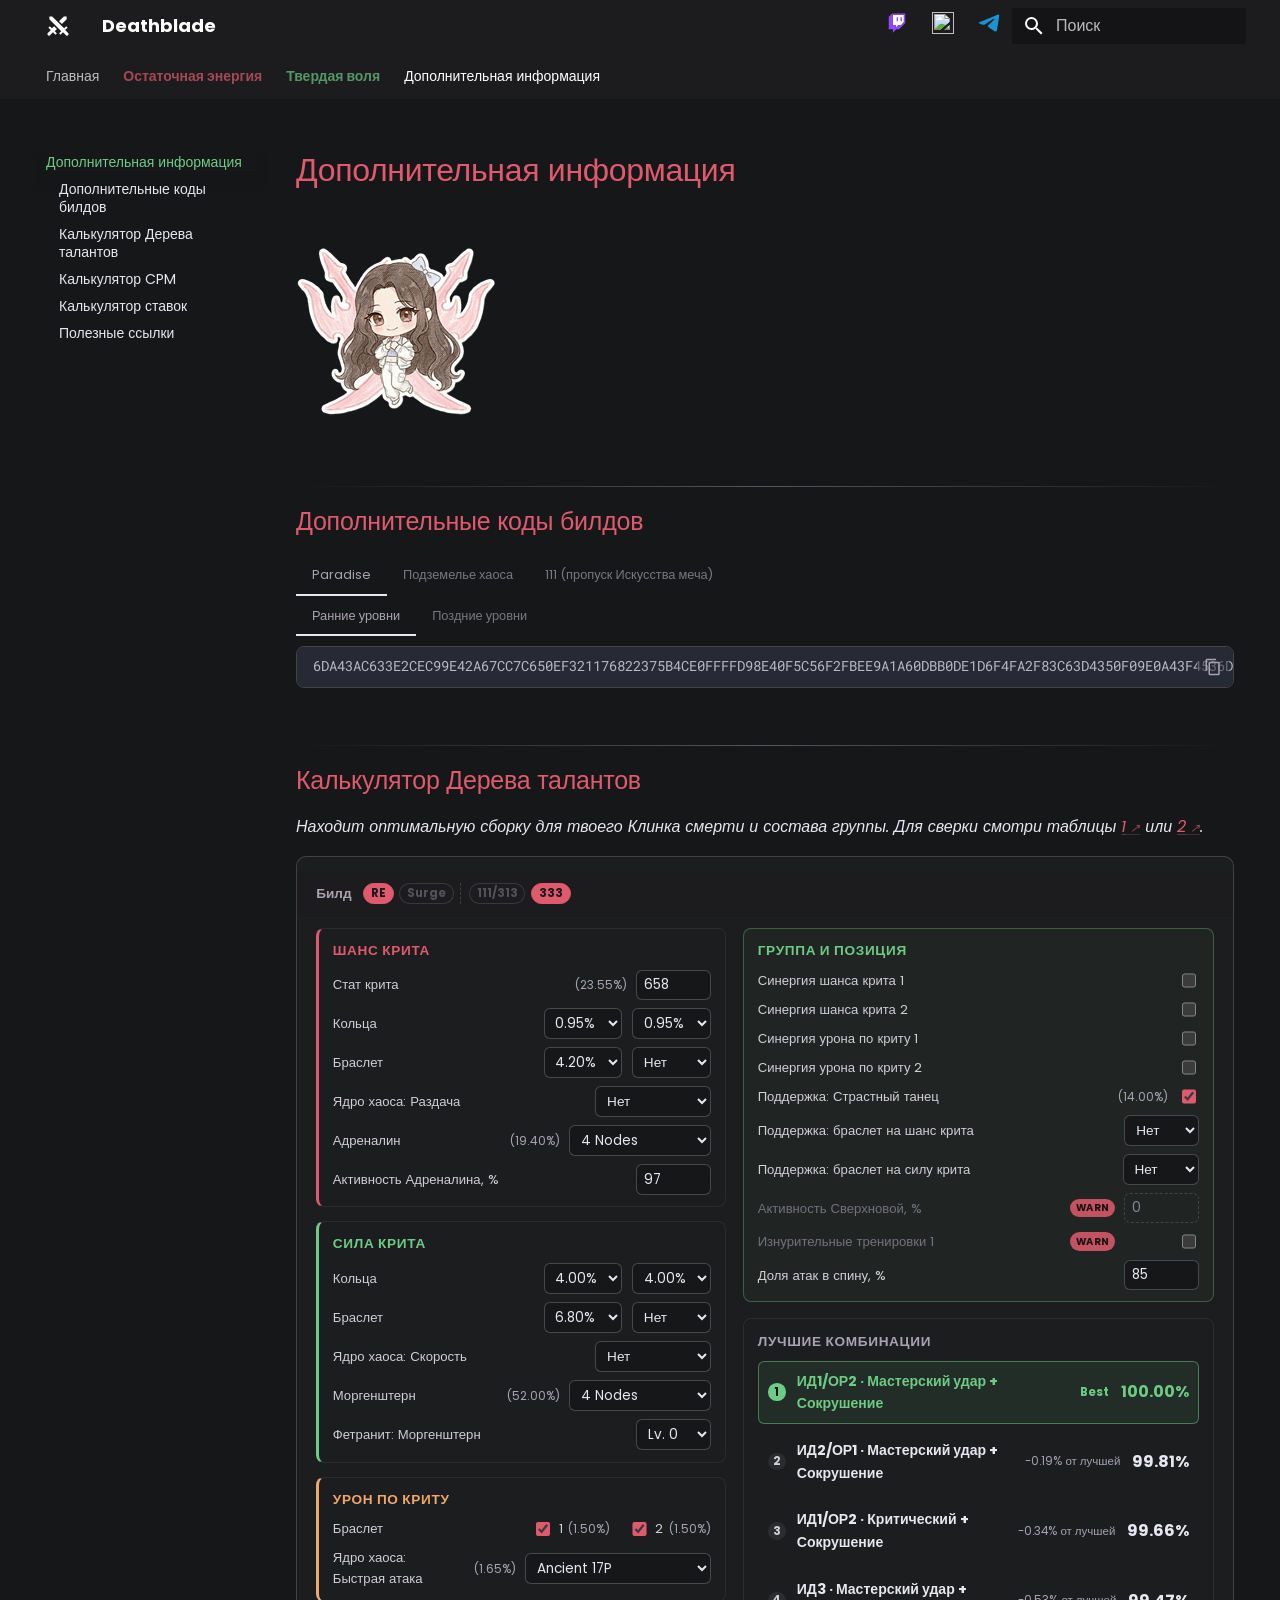
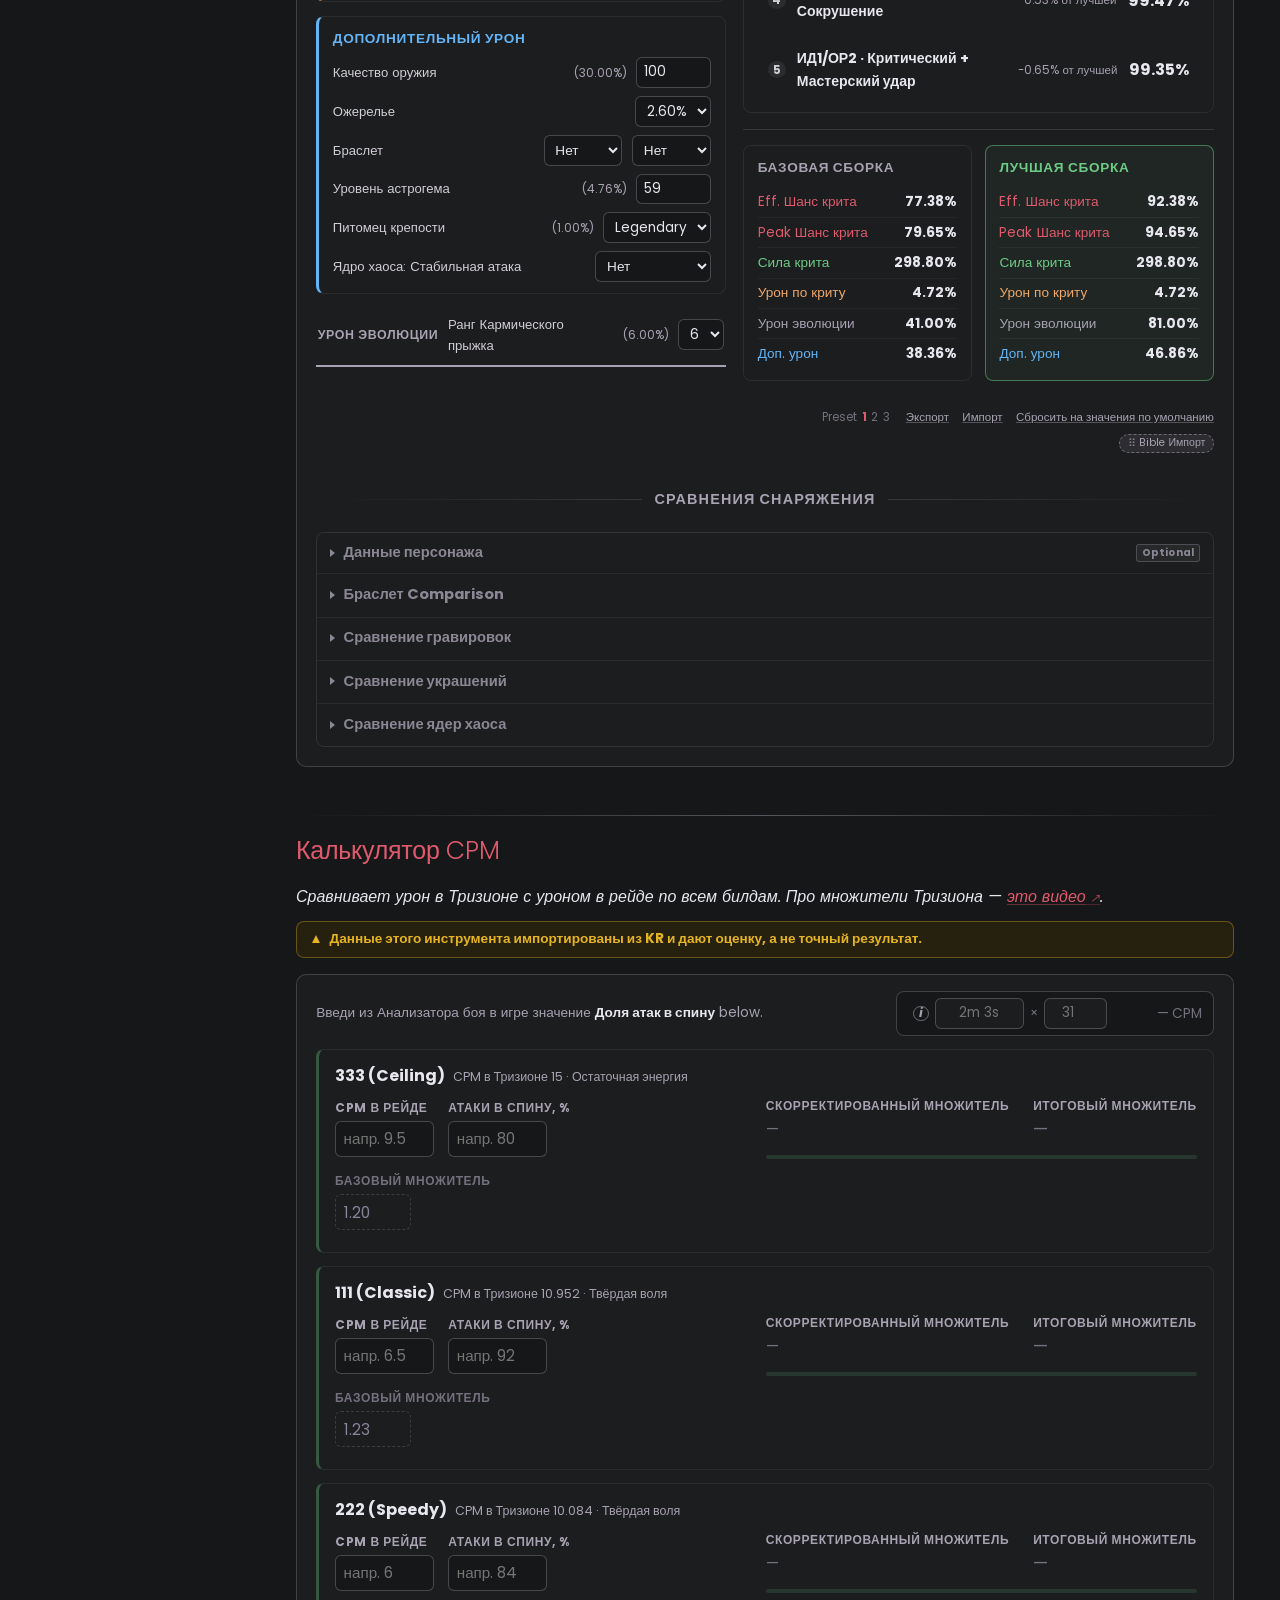
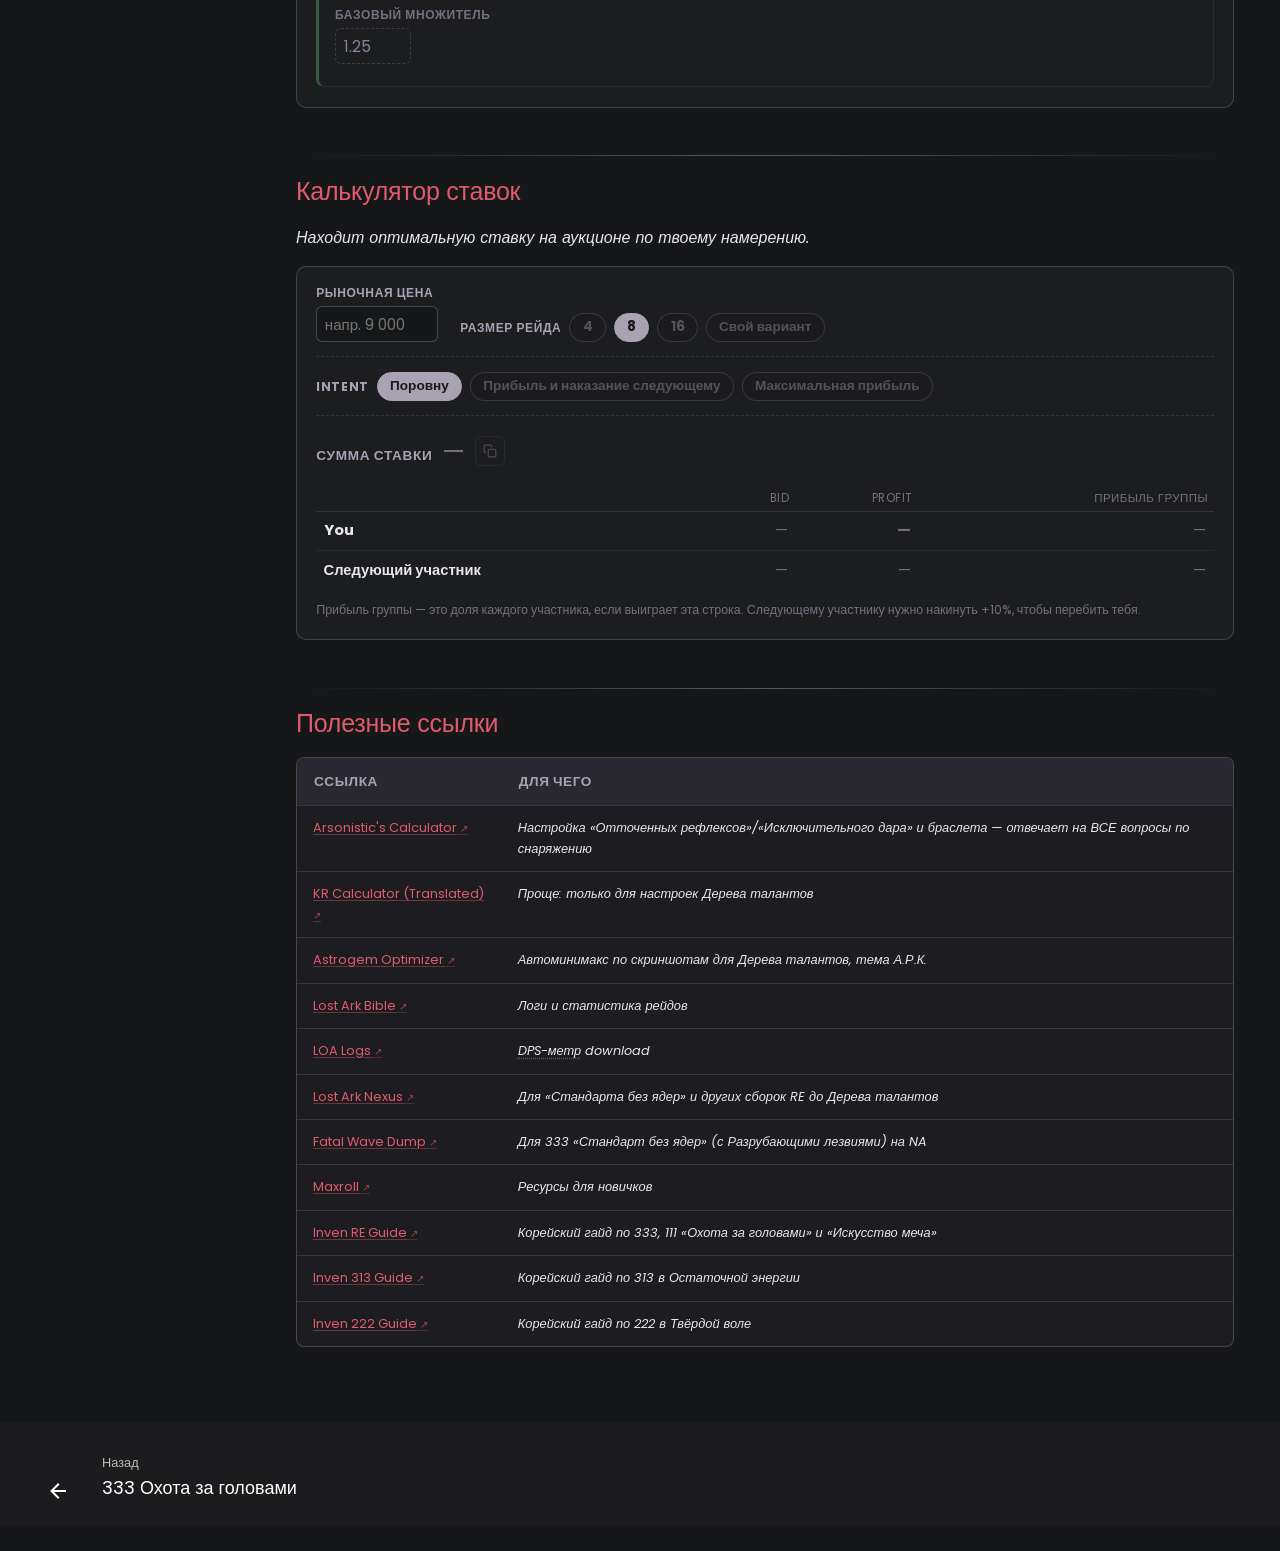
==== commit f92b7673: "Deployed 49b57d9d with mkdocs" ====
--- a/resources/index.html
+++ b/resources/index.html
@@ -1,6 +1,6 @@
 
 <!doctype html>
-<html lang="en" class="no-js">
+<html lang="ru" class="no-js">
   <head>
     
       <meta charset="utf-8">
@@ -25,7 +25,7 @@
     
     
       
-        <title>Additional Resources - Deathblade</title>
+        <title>Дополнительная информация - Deathblade</title>
       
     
     
@@ -51,7 +51,7 @@
       
     
     
-      <link rel="stylesheet" href="../stylesheets/extra.css?v=88">
+      <link rel="stylesheet" href="../stylesheets/extra.css?v=141">
     
     <script>__md_scope=new URL("..",location),__md_hash=e=>[...e].reduce(((e,_)=>(e<<5)-e+_.charCodeAt(0)),0),__md_get=(e,_=localStorage,t=__md_scope)=>JSON.parse(_.getItem(t.pathname+"."+e)),__md_set=(e,_,t=localStorage,a=__md_scope)=>{try{t.setItem(a.pathname+"."+e,JSON.stringify(_))}catch(e){}}</script>
     
@@ -67,7 +67,7 @@
     
     
     
-    <body dir="ltr" data-md-color-scheme="slate" data-md-color-primary="black" data-md-color-accent="pink">
+    <body dir="ltr" data-md-color-scheme="slate" data-md-color-primary="black" data-md-color-accent="red">
   
     
     <input class="md-toggle" data-md-toggle="drawer" type="checkbox" id="__drawer" autocomplete="off">
@@ -76,8 +76,8 @@
     <div data-md-component="skip">
       
         
-        <a href="#additional-resources" class="md-skip">
-          Skip to content
+        <a href="#_1" class="md-skip">
+          Перейти к содержанию
         </a>
       
     </div>
@@ -89,7 +89,7 @@
       
 
 <header class="md-header" data-md-component="header">
-  <nav class="md-header__inner md-grid" aria-label="Header">
+  <nav class="md-header__inner md-grid" aria-label="Верхний колонтитул">
     <a href=".." title="Deathblade" class="md-header__button md-logo" aria-label="Deathblade" data-md-component="logo">
       
   
@@ -110,7 +110,7 @@
         <div class="md-header__topic" data-md-component="header-topic">
           <span class="md-ellipsis">
             
-              Additional Resources
+              Дополнительная информация
             
           </span>
         </div>
@@ -132,16 +132,16 @@
   <label class="md-search__overlay" for="__search"></label>
   <div class="md-search__inner" role="search">
     <form class="md-search__form" name="search">
-      <input type="text" class="md-search__input" name="query" aria-label="Search" placeholder="Search" autocapitalize="off" autocorrect="off" autocomplete="off" spellcheck="false" data-md-component="search-query" required>
+      <input type="text" class="md-search__input" name="query" aria-label="Поиск" placeholder="Поиск" autocapitalize="off" autocorrect="off" autocomplete="off" spellcheck="false" data-md-component="search-query" required>
       <label class="md-search__icon md-icon" for="__search">
         
         <svg xmlns="http://www.w3.org/2000/svg" viewBox="0 0 24 24"><path d="M9.5 3A6.5 6.5 0 0 1 16 9.5c0 1.61-.59 3.09-1.56 4.23l.27.27h.79l5 5-1.5 1.5-5-5v-.79l-.27-.27A6.52 6.52 0 0 1 9.5 16 6.5 6.5 0 0 1 3 9.5 6.5 6.5 0 0 1 9.5 3m0 2C7 5 5 7 5 9.5S7 14 9.5 14 14 12 14 9.5 12 5 9.5 5"/></svg>
         
         <svg xmlns="http://www.w3.org/2000/svg" viewBox="0 0 24 24"><path d="M20 11v2H8l5.5 5.5-1.42 1.42L4.16 12l7.92-7.92L13.5 5.5 8 11z"/></svg>
       </label>
-      <nav class="md-search__options" aria-label="Search">
-        
-        <button type="reset" class="md-search__icon md-icon" title="Clear" aria-label="Clear" tabindex="-1">
+      <nav class="md-search__options" aria-label="Поиск">
+        
+        <button type="reset" class="md-search__icon md-icon" title="Очистить" aria-label="Очистить" tabindex="-1">
           
           <svg xmlns="http://www.w3.org/2000/svg" viewBox="0 0 24 24"><path d="M19 6.41 17.59 5 12 10.59 6.41 5 5 6.41 10.59 12 5 17.59 6.41 19 12 13.41 17.59 19 19 17.59 13.41 12z"/></svg>
         </button>
@@ -154,7 +154,7 @@
       <div class="md-search__scrollwrap" tabindex="0" data-md-scrollfix>
         <div class="md-search-result" data-md-component="search-result">
           <div class="md-search-result__meta">
-            Initializing search
+            Инициализация поиска
           </div>
           <ol class="md-search-result__list" role="presentation"></ol>
         </div>
@@ -175,7 +175,7 @@
         
           
             
-<nav class="md-tabs" aria-label="Tabs" data-md-component="tabs">
+<nav class="md-tabs" aria-label="Вкладки" data-md-component="tabs">
   <div class="md-grid">
     <ul class="md-tabs__list">
       
@@ -191,7 +191,7 @@
   
     
   
-  Home
+  Главная
 
       </a>
     </li>
@@ -212,7 +212,7 @@
   
     
   
-  Remaining Energy
+  Остаточная энергия
 
         </a>
       </li>
@@ -234,7 +234,7 @@
   
     
   
-  Surge
+  Твердая воля
 
         </a>
       </li>
@@ -256,7 +256,7 @@
   
     
   
-  Additional Resources
+  Дополнительная информация
 
       </a>
     </li>
@@ -285,7 +285,7 @@
 
   
 
-<nav class="md-nav md-nav--primary md-nav--lifted md-nav--integrated" aria-label="Navigation" data-md-level="0">
+<nav class="md-nav md-nav--primary md-nav--lifted md-nav--integrated" aria-label="Навигация" data-md-level="0">
   <label class="md-nav__title" for="__drawer">
     <a href=".." title="Deathblade" class="md-nav__button md-logo" aria-label="Deathblade" data-md-component="logo">
       
@@ -312,7 +312,7 @@
   <span class="md-ellipsis">
     
   
-    Home
+    Главная
   
 
     
@@ -333,8 +333,6 @@
   
     
     
-      
-        
       
         
       
@@ -369,7 +367,7 @@
   <span class="md-ellipsis">
     
   
-    Remaining Energy
+    Остаточная энергия
   
 
     
@@ -385,7 +383,7 @@
             <span class="md-nav__icon md-icon"></span>
             
   
-    Remaining Energy
+    Остаточная энергия
   
 
           </label>
@@ -405,7 +403,7 @@
   <span class="md-ellipsis">
     
   
-    Essentials
+    Основы
   
 
     
@@ -426,14 +424,14 @@
   
   
     <li class="md-nav__item">
-      <a href="../remaining-energy/pre-ark-grid/" class="md-nav__link">
+      <a href="../remaining-energy/standard/" class="md-nav__link">
         
   
   
   <span class="md-ellipsis">
     
   
-    Pre-Ark Grid
+    Стандарт без ядер
   
 
     
@@ -454,14 +452,14 @@
   
   
     <li class="md-nav__item">
-      <a href="../remaining-energy/standard/" class="md-nav__link">
+      <a href="../remaining-energy/111-head-hunt/" class="md-nav__link">
         
   
   
   <span class="md-ellipsis">
     
   
-    Standard
+    111 Классика
   
 
     
@@ -482,14 +480,14 @@
   
   
     <li class="md-nav__item">
-      <a href="../remaining-energy/111-head-hunt/" class="md-nav__link">
+      <a href="../remaining-energy/313-high-floor/" class="md-nav__link">
         
   
   
   <span class="md-ellipsis">
     
   
-    111 Head Hunt
+    313 Шакрамы 2.0
   
 
     
@@ -510,42 +508,14 @@
   
   
     <li class="md-nav__item">
-      <a href="../remaining-energy/313-high-floor/" class="md-nav__link">
+      <a href="../remaining-energy/333-ceiling/" class="md-nav__link">
         
   
   
   <span class="md-ellipsis">
     
   
-    313 High Floor
-  
-
-    
-  </span>
-  
-  
-
-      </a>
-    </li>
-  
-
-              
-            
-              
-                
-  
-  
-  
-  
-    <li class="md-nav__item">
-      <a href="../remaining-energy/333-ceiling/" class="md-nav__link">
-        
-  
-  
-  <span class="md-ellipsis">
-    
-  
-    333 Ceiling ★
+    333 Шакрамы ★
   
 
     
@@ -608,7 +578,7 @@
   <span class="md-ellipsis">
     
   
-    Surge
+    Твердая воля
   
 
     
@@ -624,7 +594,7 @@
             <span class="md-nav__icon md-icon"></span>
             
   
-    Surge
+    Твердая воля
   
 
           </label>
@@ -644,7 +614,7 @@
   <span class="md-ellipsis">
     
   
-    Essentials
+    Основы
   
 
     
@@ -672,7 +642,7 @@
   <span class="md-ellipsis">
     
   
-    Pre-Ark Grid
+    Билд без ядер
   
 
     
@@ -700,7 +670,7 @@
   <span class="md-ellipsis">
     
   
-    111 Classic
+    111 Классика
   
 
     
@@ -728,7 +698,7 @@
   <span class="md-ellipsis">
     
   
-    222 Speedy
+    222 Ускоренный
   
 
     
@@ -756,7 +726,7 @@
   <span class="md-ellipsis">
     
   
-    333 Blitz
+    333 Охота за головами
   
 
     
@@ -800,7 +770,7 @@
   <span class="md-ellipsis">
     
   
-    Additional Resources
+    Дополнительная информация
   
 
     
@@ -818,7 +788,7 @@
   <span class="md-ellipsis">
     
   
-    Additional Resources
+    Дополнительная информация
   
 
     
@@ -830,7 +800,7 @@
       
         
 
-<nav class="md-nav md-nav--secondary" aria-label="Table of contents">
+<nav class="md-nav md-nav--secondary" aria-label="Содержание">
   
   
   
@@ -839,15 +809,15 @@
   
     <label class="md-nav__title" for="__toc">
       <span class="md-nav__icon md-icon"></span>
-      Table of contents
+      Содержание
     </label>
     <ul class="md-nav__list" data-md-component="toc" data-md-scrollfix>
       
         <li class="md-nav__item">
-  <a href="#bonus-skill-codes" class="md-nav__link">
+  <a href="#_2" class="md-nav__link">
     <span class="md-ellipsis">
       
-        Bonus Skill Codes
+        Дополнительные коды билдов
       
     </span>
   </a>
@@ -855,10 +825,10 @@
 </li>
       
         <li class="md-nav__item">
-  <a href="#ark-passive-calculator" class="md-nav__link">
+  <a href="#_3" class="md-nav__link">
     <span class="md-ellipsis">
       
-        Ark Passive Calculator
+        Калькулятор Дерева талантов
       
     </span>
   </a>
@@ -866,10 +836,10 @@
 </li>
       
         <li class="md-nav__item">
-  <a href="#cpm-calculator" class="md-nav__link">
+  <a href="#cpm" class="md-nav__link">
     <span class="md-ellipsis">
       
-        CPM Calculator
+        Калькулятор CPM
       
     </span>
   </a>
@@ -877,10 +847,10 @@
 </li>
       
         <li class="md-nav__item">
-  <a href="#bid-calculator" class="md-nav__link">
+  <a href="#_4" class="md-nav__link">
     <span class="md-ellipsis">
       
-        Bid Calculator
+        Калькулятор ставок
       
     </span>
   </a>
@@ -888,10 +858,10 @@
 </li>
       
         <li class="md-nav__item">
-  <a href="#useful-links" class="md-nav__link">
+  <a href="#_5" class="md-nav__link">
     <span class="md-ellipsis">
       
-        Useful Links
+        Полезные ссылки
       
     </span>
   </a>
@@ -923,13 +893,13 @@
 
 
 
-<h1 id="additional-resources">Additional Resources<a class="headerlink" href="#additional-resources" title="Permanent link">&para;</a></h1>
+<h1 id="_1">Дополнительная информация<a class="headerlink" href="#_1" title="Permanent link">&para;</a></h1>
 <p><img alt="313 sticker" src="../assets/shared/sticker-313.png" /></p>
-<h2 id="bonus-skill-codes">Bonus Skill Codes<a class="headerlink" href="#bonus-skill-codes" title="Permanent link">&para;</a></h2>
-<div class="tabbed-set tabbed-alternate" data-tabs="1:3"><input checked="checked" id="__tabbed_1_1" name="__tabbed_1" type="radio" /><input id="__tabbed_1_2" name="__tabbed_1" type="radio" /><input id="__tabbed_1_3" name="__tabbed_1" type="radio" /><div class="tabbed-labels"><label for="__tabbed_1_1">Paradise</label><label for="__tabbed_1_2">Chaos Dungeon</label><label for="__tabbed_1_3">111 (Void Skip)</label></div>
+<h2 id="_2">Дополнительные коды билдов<a class="headerlink" href="#_2" title="Permanent link">&para;</a></h2>
+<div class="tabbed-set tabbed-alternate" data-tabs="1:3"><input checked="checked" id="__tabbed_1_1" name="__tabbed_1" type="radio" /><input id="__tabbed_1_2" name="__tabbed_1" type="radio" /><input id="__tabbed_1_3" name="__tabbed_1" type="radio" /><div class="tabbed-labels"><label for="__tabbed_1_1">Paradise</label><label for="__tabbed_1_2">Подземелье хаоса</label><label for="__tabbed_1_3">111 (пропуск Искусства меча)</label></div>
 <div class="tabbed-content">
 <div class="tabbed-block">
-<div class="tabbed-set tabbed-alternate" data-tabs="2:2"><input checked="checked" id="__tabbed_2_1" name="__tabbed_2" type="radio" /><input id="__tabbed_2_2" name="__tabbed_2" type="radio" /><div class="tabbed-labels"><label for="__tabbed_2_1">Early Levels</label><label for="__tabbed_2_2">Late Levels</label></div>
+<div class="tabbed-set tabbed-alternate" data-tabs="2:2"><input checked="checked" id="__tabbed_2_1" name="__tabbed_2" type="radio" /><input id="__tabbed_2_2" name="__tabbed_2" type="radio" /><div class="tabbed-labels"><label for="__tabbed_2_1">Ранние уровни</label><label for="__tabbed_2_2">Поздние уровни</label></div>
 <div class="tabbed-content">
 <div class="tabbed-block">
 <div class="highlight"><pre><span></span><code>6DA43AC633E2CEC99E42A67CC7C650EF321176822375B4CE0FFFFD98E40F5C56F2FBEE9A1A60DBB0DE1D6F4FA2F83C63D4350F09E0A43F4536D632FEFD5E1B05
@@ -950,13 +920,13 @@
 <div class="highlight"><pre><span></span><code>FB388C4F19F70DE5311D21E59D93BE5D1B9935691AB3B6F2457D466875600C7A581AE3DFA172017D17440BEC09FB7A05BEE420C68F6788139A428497A91B802E
 </code></pre></div>
 <ul>
-<li>Alternative to Standard RE, KR guide available in Useful Links below.</li>
+<li>Альтернатива «Стандарту без ядер», KR-гайд есть в разделе «Полезные ссылки» ниже.</li>
 </ul>
 </div>
 </div>
 </div>
-<h2 id="ark-passive-calculator">Ark Passive Calculator<a class="headerlink" href="#ark-passive-calculator" title="Permanent link">&para;</a></h2>
-<p><em>Finds the optimal setup for your Deathblade and party composition. See spreadsheets <a href="https://docs.google.com/spreadsheets/d/1RKpzg6sPNe7fuPDudJHAs0qbFukOwSyhMynDOijfoKY/edit?usp=sharing">1</a> or <a href="https://docs.google.com/spreadsheets/d/1_0J7liyM_yw16pyn6TKlF1YGaIt5n_A9hSoLnT3yTUc/edit?usp=sharing">2</a> for verification.</em></p>
+<h2 id="_3">Калькулятор Дерева талантов<a class="headerlink" href="#_3" title="Permanent link">&para;</a></h2>
+<p><em>Находит оптимальную сборку для твоего Клинка смерти и состава группы. Для сверки смотри таблицы <a href="https://docs.google.com/spreadsheets/d/1RKpzg6sPNe7fuPDudJHAs0qbFukOwSyhMynDOijfoKY/edit?usp=sharing">1</a> или <a href="https://docs.google.com/spreadsheets/d/1_0J7liyM_yw16pyn6TKlF1YGaIt5n_A9hSoLnT3yTUc/edit?usp=sharing">2</a>.</em></p>
 <div class="ap-calc">
 
 <!-- Build dock - ONE instance of the Family/Variant toggle, docked and
@@ -999,12 +969,12 @@
      outside, or Escape closes it (see initBuildDock). -->
 <div class="ap-build-dock">
   <button type="button" class="ap-build-dock-trigger" aria-haspopup="true" aria-expanded="false">
-    <span class="ap-build-dock-trigger-label">Build</span>
+    <span class="ap-build-dock-trigger-label">Билд</span>
     <span class="ap-build-dock-trigger-chevron" aria-hidden="true">&#9662;</span>
   </button>
   <div class="ap-build-toggle-row ap-build-toggle-row--master ap-build-dock-panel">
-    <span class="ap-build-toggle-label">Build</span>
-    <div class="ap-build-toggle ap-build-toggle--master" role="group" aria-label="Build">
+    <span class="ap-build-toggle-label">Билд</span>
+    <div class="ap-build-toggle ap-build-toggle--master" role="group" aria-label="Билд">
       <div class="ap-build-toggle-tier ap-build-toggle-tier--family">
         <button type="button" class="ap-build-chip ap-build-family-chip" data-family="re">RE</button>
         <button type="button" class="ap-build-chip ap-build-family-chip" data-family="surge">Surge</button>
@@ -1033,23 +1003,23 @@
 
   <!-- Crit Rate -->
   <div class="ap-calc-group ap-calc-group--crit-rate">
-    <div class="ap-calc-group-title">Crit Rate</div>
+    <div class="ap-calc-group-title">Шанс крита</div>
     <div class="ap-calc-field-row">
-      <label class="ap-calc-field-label" for="ap-crit-stat" title="Crit Stat as shown in your character profile.">Crit Stat</label>
+      <label class="ap-calc-field-label" for="ap-crit-stat" title="Стат крита as shown in your character profile.">Стат крита</label>
       <span class="ap-value-display" data-for="ap-crit-stat"></span>
       <input type="number" id="ap-crit-stat" class="ap-crit-stat" min="0" max="900" step="1" value="658">
     </div>
     <div class="ap-calc-field-row ap-calc-field-row-pair">
-      <label class="ap-calc-field-label">Rings</label>
+      <label class="ap-calc-field-label">Кольца</label>
       <div class="ap-calc-pair">
-        <select id="ap-ring1-rate" class="ap-ring1-rate" aria-label="Ring 1 Crit Rate">
-          <option value="None">None</option>
+        <select id="ap-ring1-rate" class="ap-ring1-rate" aria-label="Ring 1 Шанс крита">
+          <option value="None">Нет</option>
           <option value="Low">0.40%</option>
           <option value="Mid" selected>0.95%</option>
           <option value="High">1.55%</option>
         </select>
-        <select id="ap-ring2-rate" class="ap-ring2-rate" aria-label="Ring 2 Crit Rate">
-          <option value="None">None</option>
+        <select id="ap-ring2-rate" class="ap-ring2-rate" aria-label="Ring 2 Шанс крита">
+          <option value="None">Нет</option>
           <option value="Low">0.40%</option>
           <option value="Mid" selected>0.95%</option>
           <option value="High">1.55%</option>
@@ -1057,16 +1027,16 @@
       </div>
     </div>
     <div class="ap-calc-field-row ap-calc-field-row-pair">
-      <label class="ap-calc-field-label">Bracelet</label>
+      <label class="ap-calc-field-label">Браслет</label>
       <div class="ap-calc-pair">
-        <select id="ap-bracelet-rate" class="ap-bracelet-rate" aria-label="Bracelet Crit Rate Line 1">
-          <option value="None">None</option>
+        <select id="ap-bracelet-rate" class="ap-bracelet-rate" aria-label="Браслет Шанс крита Line 1">
+          <option value="None">Нет</option>
           <option value="Low">3.40%</option>
           <option value="Mid" selected>4.20%</option>
           <option value="High">5.00%</option>
         </select>
-        <select id="ap-bracelet-rate-2" class="ap-bracelet-rate-2" aria-label="Bracelet Crit Rate Line 2">
-          <option value="None" selected>None</option>
+        <select id="ap-bracelet-rate-2" class="ap-bracelet-rate-2" aria-label="Браслет Шанс крита Line 2">
+          <option value="None" selected>Нет</option>
           <option value="Low">3.40%</option>
           <option value="Mid">4.20%</option>
           <option value="High">5.00%</option>
@@ -1074,11 +1044,11 @@
       </div>
     </div>
     <div class="ap-calc-field-row">
-      <label class="ap-calc-field-label" for="ap-crushing-core">Chaos Core: Crushing</label>
+      <label class="ap-calc-field-label" for="ap-crushing-core">Ядро хаоса: Раздача</label>
       <span class="ap-value-display" data-for="ap-crushing-core"></span>
       <select id="ap-crushing-core" class="ap-crushing-core">
-        <option value="None|0P" selected>None</option>
-        <option value="Any|14P">14 Points</option>
+        <option value="None|0P" selected>Нет</option>
+        <option value="Any|14P">14 очков</option>
         <option value="Relic|17P">Relic 17P</option>
         <option value="Relic|18P">Relic 18P</option>
         <option value="Relic|19P">Relic 19P</option>
@@ -1090,37 +1060,37 @@
       </select>
     </div>
     <div class="ap-calc-field-row">
-      <label class="ap-calc-field-label" for="ap-adrenaline">Adrenaline</label>
+      <label class="ap-calc-field-label" for="ap-adrenaline">Адреналин</label>
       <span class="ap-value-display" data-for="ap-adrenaline"></span>
       <select id="ap-adrenaline" class="ap-adrenaline">
-        <option value="Not Used">Not Used</option>
-        <option value="0 Nodes">0 Nodes</option>
-        <option value="1 Nodes">1 Node</option>
-        <option value="2 Nodes">2 Nodes</option>
-        <option value="3 Nodes">3 Nodes</option>
+        <option value="Not Used">Не используется</option>
+        <option value="0 Nodes">0 узлов</option>
+        <option value="1 Nodes">1 узел</option>
+        <option value="2 Nodes">2 узла</option>
+        <option value="3 Nodes">3 узла</option>
         <option value="4 Nodes" selected>4 Nodes</option>
       </select>
     </div>
     <div class="ap-calc-field-row">
-      <label class="ap-calc-field-label" for="ap-adrenaline-uptime" title="% of the fight spent at a full Adrenaline stacks - scales both the Crit Rate bonus above and the Ability Stone's AP bonus.">Adrenaline Uptime %</label>
+      <label class="ap-calc-field-label" for="ap-adrenaline-uptime" title="% of the fight spent at a full Адреналин stacks - scales both the Шанс крита bonus above and the Фетранит's AP bonus.">Активность Адреналина, %</label>
       <input type="number" id="ap-adrenaline-uptime" class="ap-adrenaline-uptime" min="0" max="100" step="1" value="97">
     </div>
   </div>
 
   <!-- Crit Damage -->
   <div class="ap-calc-group ap-calc-group--crit-dmg">
-    <div class="ap-calc-group-title">Crit Damage</div>
+    <div class="ap-calc-group-title">Сила крита</div>
     <div class="ap-calc-field-row ap-calc-field-row-pair">
-      <label class="ap-calc-field-label">Rings</label>
+      <label class="ap-calc-field-label">Кольца</label>
       <div class="ap-calc-pair">
-        <select id="ap-ring1-dmg" class="ap-ring1-dmg" aria-label="Ring 1 Crit Damage">
-          <option value="None">None</option>
+        <select id="ap-ring1-dmg" class="ap-ring1-dmg" aria-label="Ring 1 Сила крита">
+          <option value="None">Нет</option>
           <option value="Low">1.10%</option>
           <option value="Mid">2.40%</option>
           <option value="High" selected>4.00%</option>
         </select>
-        <select id="ap-ring2-dmg" class="ap-ring2-dmg" aria-label="Ring 2 Crit Damage">
-          <option value="None">None</option>
+        <select id="ap-ring2-dmg" class="ap-ring2-dmg" aria-label="Ring 2 Сила крита">
+          <option value="None">Нет</option>
           <option value="Low">1.10%</option>
           <option value="Mid">2.40%</option>
           <option value="High" selected>4.00%</option>
@@ -1128,16 +1098,16 @@
       </div>
     </div>
     <div class="ap-calc-field-row ap-calc-field-row-pair">
-      <label class="ap-calc-field-label">Bracelet</label>
+      <label class="ap-calc-field-label">Браслет</label>
       <div class="ap-calc-pair">
-        <select id="ap-bracelet-dmg" class="ap-bracelet-dmg" aria-label="Bracelet Crit Damage Line 1">
-          <option value="None">None</option>
+        <select id="ap-bracelet-dmg" class="ap-bracelet-dmg" aria-label="Браслет Сила крита Line 1">
+          <option value="None">Нет</option>
           <option value="Low" selected>6.80%</option>
           <option value="Mid">8.40%</option>
           <option value="High">10.00%</option>
         </select>
-        <select id="ap-bracelet-dmg-2" class="ap-bracelet-dmg-2" aria-label="Bracelet Crit Damage Line 2">
-          <option value="None" selected>None</option>
+        <select id="ap-bracelet-dmg-2" class="ap-bracelet-dmg-2" aria-label="Браслет Сила крита Line 2">
+          <option value="None" selected>Нет</option>
           <option value="Low">6.80%</option>
           <option value="Mid">8.40%</option>
           <option value="High">10.00%</option>
@@ -1145,11 +1115,11 @@
       </div>
     </div>
     <div class="ap-calc-field-row">
-      <label class="ap-calc-field-label" for="ap-swift-core">Chaos Core: Swift</label>
+      <label class="ap-calc-field-label" for="ap-swift-core">Ядро хаоса: Скорость</label>
       <span class="ap-value-display" data-for="ap-swift-core"></span>
       <select id="ap-swift-core" class="ap-swift-core">
-        <option value="None|0P" selected>None</option>
-        <option value="Any|14P">14 Points</option>
+        <option value="None|0P" selected>Нет</option>
+        <option value="Any|14P">14 очков</option>
         <option value="Relic|17P">Relic 17P</option>
         <option value="Relic|18P">Relic 18P</option>
         <option value="Relic|19P">Relic 19P</option>
@@ -1161,42 +1131,42 @@
       </select>
     </div>
     <div class="ap-calc-field-row">
-      <label class="ap-calc-field-label" for="ap-kbw">Keen Blunt Weapon</label>
+      <label class="ap-calc-field-label" for="ap-kbw">Моргенштерн</label>
       <span class="ap-value-display" data-for="ap-kbw"></span>
       <select id="ap-kbw" class="ap-kbw">
-        <option value="Not Used">Not Used</option>
-        <option value="0 Nodes">0 Nodes</option>
-        <option value="1 Nodes">1 Node</option>
-        <option value="2 Nodes">2 Nodes</option>
-        <option value="3 Nodes">3 Nodes</option>
+        <option value="Not Used">Не используется</option>
+        <option value="0 Nodes">0 узлов</option>
+        <option value="1 Nodes">1 узел</option>
+        <option value="2 Nodes">2 узла</option>
+        <option value="3 Nodes">3 узла</option>
         <option value="4 Nodes" selected>4 Nodes</option>
       </select>
     </div>
     <div class="ap-calc-field-row">
-      <label class="ap-calc-field-label" for="ap-kbw-stone">Ability Stone: Keen Blunt Weapon</label>
+      <label class="ap-calc-field-label" for="ap-kbw-stone">Фетранит: Моргенштерн</label>
       <span class="ap-value-display" data-for="ap-kbw-stone"></span>
       <select id="ap-kbw-stone" class="ap-kbw-stone">
         <option value="0 Lv." selected>Lv. 0</option>
-        <option value="1 Lv.">Lv. 1</option>
-        <option value="2 Lv.">Lv. 2</option>
-        <option value="3 Lv.">Lv. 3</option>
-        <option value="4 Lv.">Lv. 4</option>
+        <option value="1 Lv.">Ур. 1</option>
+        <option value="2 Lv.">Ур. 2</option>
+        <option value="3 Lv.">Ур. 3</option>
+        <option value="4 Lv.">Ур. 4</option>
       </select>
     </div>
   </div>
 
   <!-- Crit Hit Damage -->
   <div class="ap-calc-group ap-calc-group--oncrit-dmg">
-    <div class="ap-calc-group-title">Crit Hit Damage</div>
+    <div class="ap-calc-group-title">Урон по криту</div>
     <div class="ap-calc-field-row ap-calc-field-row-pair">
-      <label class="ap-calc-field-label">Bracelet</label>
+      <label class="ap-calc-field-label">Браслет</label>
       <div class="ap-calc-pair ap-calc-pair-checks">
-        <label class="ap-calc-pair-check" title="Checked if your bracelet rolled a + Crit Hit Dmg dual line - each dual line adds +1.5% Crit Hit Dmg multiplicatively.">
+        <label class="ap-calc-pair-check" title="Отметь, если на браслете выпала двойная линия с бонусом к урону по криту — каждая двойная линия добавляет +1.5% урона по криту мультипликативно.">
           <input type="checkbox" id="ap-crit-rate-dual" class="ap-crit-rate-dual" checked>
           <span class="ap-calc-pair-check-label">1</span>
           <span class="ap-value-display">(1.50%)</span>
         </label>
-        <label class="ap-calc-pair-check" title="Checked if your bracelet rolled a + Crit Hit Dmg dual line - each dual line adds +1.5% Crit Hit Dmg multiplicatively.">
+        <label class="ap-calc-pair-check" title="Отметь, если на браслете выпала двойная линия с бонусом к урону по криту — каждая двойная линия добавляет +1.5% урона по криту мультипликативно.">
           <input type="checkbox" id="ap-crit-dmg-dual" class="ap-crit-dmg-dual" checked>
           <span class="ap-calc-pair-check-label">2</span>
           <span class="ap-value-display">(1.50%)</span>
@@ -1204,11 +1174,11 @@
       </div>
     </div>
     <div class="ap-calc-field-row">
-      <label class="ap-calc-field-label" for="ap-flashy-atk">Chaos Core: Flashy Attack</label>
+      <label class="ap-calc-field-label" for="ap-flashy-atk">Ядро хаоса: Быстрая атака</label>
       <span class="ap-value-display" data-for="ap-flashy-atk"></span>
       <select id="ap-flashy-atk" class="ap-flashy-atk">
-        <option value="None">None</option>
-        <option value="Epic-Leg 10P">Epic-Leg 10P</option>
+        <option value="None">Нет</option>
+        <option value="Epic-Leg 10P">Эпический–легендарный, 10 очков</option>
         <option value="Relic 17P">Relic 17P</option>
         <option value="Ancient 17P" selected>Ancient 17P</option>
       </select>
@@ -1217,32 +1187,32 @@
 
   <!-- Additional Damage -->
   <div class="ap-calc-group ap-calc-group--add-dmg">
-    <div class="ap-calc-group-title">Additional Damage</div>
+    <div class="ap-calc-group-title">Дополнительный урон</div>
     <div class="ap-calc-field-row">
-      <label class="ap-calc-field-label" for="ap-weapon-quality">Weapon Quality</label>
+      <label class="ap-calc-field-label" for="ap-weapon-quality">Качество оружия</label>
       <span class="ap-value-display" data-for="ap-weapon-quality"></span>
       <input type="number" id="ap-weapon-quality" class="ap-weapon-quality" min="0" max="100" step="1" value="100">
     </div>
     <div class="ap-calc-field-row">
-      <label class="ap-calc-field-label" for="ap-necklace">Necklace</label>
+      <label class="ap-calc-field-label" for="ap-necklace">Ожерелье</label>
       <select id="ap-necklace" class="ap-necklace">
-        <option value="None">None</option>
+        <option value="None">Нет</option>
         <option value="Low">0.70%</option>
         <option value="Mid">1.60%</option>
         <option value="High" selected>2.60%</option>
       </select>
     </div>
     <div class="ap-calc-field-row ap-calc-field-row-pair">
-      <label class="ap-calc-field-label">Bracelet</label>
+      <label class="ap-calc-field-label">Браслет</label>
       <div class="ap-calc-pair">
-        <select id="ap-bracelet-addA" class="ap-bracelet-addA" aria-label="Bracelet Additional Damage Line 1">
-          <option value="None" selected>None</option>
+        <select id="ap-bracelet-addA" class="ap-bracelet-addA" aria-label="Браслет Дополнительный урон Line 1">
+          <option value="None" selected>Нет</option>
           <option value="Low">3.00%</option>
           <option value="Mid">3.50%</option>
           <option value="High">4.00%</option>
         </select>
-        <select id="ap-bracelet-addB" class="ap-bracelet-addB" title="vs Demons" aria-label="Bracelet Additional Damage Line 2 (vs Demons/Archdemon)">
-          <option value="None" selected>None</option>
+        <select id="ap-bracelet-addB" class="ap-bracelet-addB" title="против демонов" aria-label="Браслет Дополнительный урон Line 2 (против демонов/Archdemon)">
+          <option value="None" selected>Нет</option>
           <option value="Low">2.50%</option>
           <option value="Mid">3.00%</option>
           <option value="High">3.50%</option>
@@ -1250,26 +1220,26 @@
       </div>
     </div>
     <div class="ap-calc-field-row">
-      <label class="ap-calc-field-label" for="ap-astrogem-lv">Astrogem Level</label>
+      <label class="ap-calc-field-label" for="ap-astrogem-lv">Уровень астрогема</label>
       <span class="ap-value-display" data-for="ap-astrogem-lv"></span>
       <input type="number" id="ap-astrogem-lv" class="ap-astrogem-lv" min="0" max="120" step="1" value="59">
     </div>
     <div class="ap-calc-field-row">
-      <label class="ap-calc-field-label" for="ap-sh-pet">Stronghold Pet</label>
+      <label class="ap-calc-field-label" for="ap-sh-pet">Питомец крепости</label>
       <span class="ap-value-display" data-for="ap-sh-pet"></span>
       <select id="ap-sh-pet" class="ap-sh-pet">
-        <option value="None">None</option>
+        <option value="None">Нет</option>
         <option value="Low">Rare</option>
         <option value="Mid">Epic</option>
         <option value="High" selected>Legendary</option>
       </select>
     </div>
     <div class="ap-calc-field-row">
-      <label class="ap-calc-field-label" for="ap-stable-atk">Chaos Core: Stable Attack</label>
+      <label class="ap-calc-field-label" for="ap-stable-atk">Ядро хаоса: Стабильная атака</label>
       <span class="ap-value-display" data-for="ap-stable-atk"></span>
       <select id="ap-stable-atk" class="ap-stable-atk">
-        <option value="None|0P" selected>None</option>
-        <option value="Any|14P">14 Points</option>
+        <option value="None|0P" selected>Нет</option>
+        <option value="Any|14P">14 очков</option>
         <option value="Relic|17P">Relic 17P</option>
         <option value="Relic|18P">Relic 18P</option>
         <option value="Relic|19P">Relic 19P</option>
@@ -1287,8 +1257,8 @@
        bordered group for one dropdown was mostly empty box, so it's a slim
        tagged strip spanning the gear column instead of its own card. -->
   <div class="ap-calc-mini-field ap-calc-mini-field--evo-dmg">
-    <span class="ap-calc-mini-field-tag">Evo Dmg</span>
-    <label class="ap-calc-field-label" for="ap-evo-karma">Karmic Leap Rank</label>
+    <span class="ap-calc-mini-field-tag">Урон эволюции</span>
+    <label class="ap-calc-field-label" for="ap-evo-karma">Ранг Кармического прыжка</label>
     <span class="ap-value-display" data-for="ap-evo-karma"></span>
     <select id="ap-evo-karma" class="ap-evo-karma">
       <option value="1">1</option>
@@ -1308,29 +1278,29 @@
 <div class="ap-calc-live">
 
   <div class="ap-calc-party-card">
-    <div class="ap-calc-group-title">Party &amp; Positioning</div>
+    <div class="ap-calc-group-title">Группа и позиция</div>
     <div class="ap-calc-field-row">
-      <label class="ap-calc-field-label" for="ap-crit-syn1" title="A flat +10% Crit Rate party synergy buff.">Crit Rate Synergy 1</label>
+      <label class="ap-calc-field-label" for="ap-crit-syn1" title="A flat +10% Шанс крита party synergy buff.">Синергия шанса крита 1</label>
       <span class="ap-value-display" data-for="ap-crit-syn1"></span>
       <input type="checkbox" id="ap-crit-syn1" class="ap-crit-syn1">
     </div>
     <div class="ap-calc-field-row">
-      <label class="ap-calc-field-label" for="ap-crit-syn2" title="A flat +10% Crit Rate party synergy buff.">Crit Rate Synergy 2</label>
+      <label class="ap-calc-field-label" for="ap-crit-syn2" title="A flat +10% Шанс крита party synergy buff.">Синергия шанса крита 2</label>
       <span class="ap-value-display" data-for="ap-crit-syn2"></span>
       <input type="checkbox" id="ap-crit-syn2" class="ap-crit-syn2">
     </div>
     <div class="ap-calc-field-row">
-      <label class="ap-calc-field-label" for="ap-crit-hit-syn-1" title="A flat +8% Crit Hit Damage party synergy buff, multiplicative.">Crit Hit Damage Synergy 1</label>
+      <label class="ap-calc-field-label" for="ap-crit-hit-syn-1" title="A flat +8% Урон по криту party synergy buff, multiplicative.">Синергия урона по криту 1</label>
       <span class="ap-value-display" data-for="ap-crit-hit-syn-1"></span>
       <input type="checkbox" id="ap-crit-hit-syn-1" class="ap-crit-hit-syn-1">
     </div>
     <div class="ap-calc-field-row">
-      <label class="ap-calc-field-label" for="ap-crit-hit-syn-2" title="A flat +8% Crit Hit Damage party synergy buff, multiplicative.">Crit Hit Damage Synergy 2</label>
+      <label class="ap-calc-field-label" for="ap-crit-hit-syn-2" title="A flat +8% Урон по криту party synergy buff, multiplicative.">Синергия урона по криту 2</label>
       <span class="ap-value-display" data-for="ap-crit-hit-syn-2"></span>
       <input type="checkbox" id="ap-crit-hit-syn-2" class="ap-crit-hit-syn-2">
     </div>
     <div class="ap-calc-field-row">
-      <label class="ap-calc-field-label" for="ap-yearning" title="+14% Evo Dmg while active, used to determine if a Support is present for all relevant bonuses and calculations.">Support: Passionate Dance</label>
+      <label class="ap-calc-field-label" for="ap-yearning" title="+14% урона эволюции, пока активно; нужно, чтобы определить наличие поддержки для всех бонусов и расчётов.">Поддержка: Страстный танец</label>
       <span class="ap-value-display" data-for="ap-yearning"></span>
       <input type="checkbox" id="ap-yearning" class="ap-yearning" checked>
     </div>
@@ -1349,26 +1319,26 @@
          flat Attack Power % - folding a flat % into that coefficient would
          misrepresent what it's calibrated against. -->
     <div class="ap-calc-field-row">
-      <label class="ap-calc-field-label" for="ap-support-crit-rate-bracelet" title="Support's Crit Rate bracelet line - Low/Mid/High +1.8/2.1/2.5% Crit Rate for the party.">Support: Crit Rate Bracelet</label>
+      <label class="ap-calc-field-label" for="ap-support-crit-rate-bracelet" title="Support's Шанс крита bracelet line - Низкий/Средний/Высокий +1.8/2.1/2.5% Шанс крита for the party.">Поддержка: браслет на шанс крита</label>
       <select id="ap-support-crit-rate-bracelet" class="ap-support-crit-rate-bracelet">
-        <option value="None" selected>None</option>
+        <option value="None" selected>Нет</option>
         <option value="Low">1.80%</option>
         <option value="Mid">2.10%</option>
         <option value="High">2.50%</option>
       </select>
     </div>
     <div class="ap-calc-field-row">
-      <label class="ap-calc-field-label" for="ap-support-crit-dmg-bracelet" title="Support's Crit Dmg bracelet line - Low/Mid/High +3.6/4.2/4.8% Crit Dmg for the party.">Support: Crit Dmg Bracelet</label>
+      <label class="ap-calc-field-label" for="ap-support-crit-dmg-bracelet" title="Support's Сила крита bracelet line - Низкий/Средний/Высокий +3.6/4.2/4.8% Сила крита for the party.">Поддержка: браслет на силу крита</label>
       <select id="ap-support-crit-dmg-bracelet" class="ap-support-crit-dmg-bracelet">
-        <option value="None" selected>None</option>
+        <option value="None" selected>Нет</option>
         <option value="Low">3.60%</option>
         <option value="Mid">4.20%</option>
         <option value="High">4.80%</option>
       </select>
     </div>
     <div class="ap-calc-field-row ap-calc-field-row-muted">
-      <label class="ap-calc-field-label" for="ap-flash-orb-uptime" title="+15% Crit Rate, scaled by the Support's Drops of Ether engraving.">Flash Orb Uptime %</label>
-      <span class="ap-brace-warn-icon ap-flash-orb-warn" title="Getting these orbs at all is pure RNG - they'll shift your best setup, but they're not worth planning around unless you like seeing white numbers most of the time.">WARN</span>
+      <label class="ap-calc-field-label" for="ap-flash-orb-uptime" title="+15% Шанс крита, scaled by the Support's Drops of Ether engraving.">Активность Сверхновой, %</label>
+      <span class="ap-brace-warn-icon ap-flash-orb-warn" title="Сами по себе эти сферы — чистый рандом: они сдвинут твою лучшую сборку, но строить план вокруг них не стоит, если только тебе не нравится постоянно видеть белые цифры.">WARN</span>
       <span class="ap-value-display" data-for="ap-flash-orb-uptime"></span>
       <input type="number" id="ap-flash-orb-uptime" class="ap-flash-orb-uptime" min="0" max="100" step="1" value="0">
     </div>
@@ -1379,8 +1349,8 @@
          Same muted row + WARN pill as Flash Orb Uptime above. The Top
          Combinations header below shows .ap-ot1-indicator while this is on. -->
     <div class="ap-calc-field-row ap-calc-field-row-muted">
-      <label class="ap-calc-field-label" for="ap-ot1" title="Takes 1 of the 3 combined Keen Sense/Limit Break levels, and adds a fixed +5% Evo Dmg. Its Cooldown Reduction isn't modeled.">Optimized Training 1</label>
-      <span class="ap-brace-warn-icon ap-ot1-warn" title="Only check this if you'd run Optimized Training 1 for its cooldown reduction. That reduction isn't calculated here, so this just locks in the split and the +5% Evo Dmg.">WARN</span>
+      <label class="ap-calc-field-label" for="ap-ot1" title="Занимает 1 из 3 объединённых уровней «Отточенных рефлексов»/«Исключительного дара» и добавляет фиксированные +5% урона эволюции. Сокращение перезарядки не учитывается.">Изнурительные тренировки 1</label>
+      <span class="ap-brace-warn-icon ap-ot1-warn" title="Only check this if you'd run Изнурительные тренировки 1 for its cooldown reduction. That reduction isn't calculated here, so this just locks in the split and the +5% Урон эволюции.">WARN</span>
       <!-- Readout + checkbox share a wrapper sized to a number input's
            width so this row's WARN pill lines up with Flash Orb's. -->
       <span class="ap-ot1-controls">
@@ -1389,7 +1359,7 @@
       </span>
     </div>
     <div class="ap-calc-field-row">
-      <label class="ap-calc-field-label" for="ap-back-attack-rate" title="Enter the 'Back Attack Rate' % from Combat Analyzer's Overview tab. Only applies to the share of your DPS that's a Back Attack.">Back Attack Rate %</label>
+      <label class="ap-calc-field-label" for="ap-back-attack-rate" title="Введи «Долю атак в спину» в % из вкладки «Обзор» Анализатора боя. Учитывается только та доля твоего DPS, которая приходится на атаки в спину.">Доля атак в спину, %</label>
       <input type="number" id="ap-back-attack-rate" class="ap-back-attack-rate" min="0" max="100" step="1" value="85">
     </div>
   </div>
@@ -1416,16 +1386,16 @@
        the default base with nothing to pin to. -->
   <div class="ap-calc-results">
     <div class="ap-calc-results-title">
-      <span>Top Combinations</span>
-      <span class="ap-ot1-indicator" hidden title="Optimized Training 1 is on: only 2 levels of Keen Sense/Limit Break are available, and +5% Evo Dmg is included in every combo below. The DPS figure is your best setup here vs. your best setup without it. Its cooldown reduction isn't counted.">OT1<span class="ap-ot1-cost"></span></span>
-    </div>
-    <div class="ap-calc-result-row" data-rank="1" tabindex="0" role="button" aria-label="Preview this combo's stats in the Best Setup card">
+      <span>Лучшие комбинации</span>
+      <span class="ap-ot1-indicator" hidden title="Изнурительные тренировки 1 is on: only 2 levels of Keen Sense/Limit Break are available, and +5% Урон эволюции is included in every combo below. The DPS figure is your best setup here vs. your best setup without it. Its cooldown reduction isn't counted.">OT1<span class="ap-ot1-cost"></span></span>
+    </div>
+    <div class="ap-calc-result-row" data-rank="1" tabindex="0" role="button" aria-label="Показать статы этой комбинации в карточке «Лучшая сборка»">
       <span class="ap-result-rank">1</span>
       <span class="ap-result-combo">—</span>
       <span class="ap-result-delta">—</span>
       <span class="ap-result-pct">—</span>
     </div>
-    <div class="ap-calc-result-row" data-rank="2" tabindex="0" role="button" aria-label="Preview this combo's stats in the Best Setup card">
+    <div class="ap-calc-result-row" data-rank="2" tabindex="0" role="button" aria-label="Показать статы этой комбинации в карточке «Лучшая сборка»">
       <span class="ap-result-rank">2</span>
       <span class="ap-result-combo">—</span>
       <span class="ap-result-delta">—</span>
@@ -1436,14 +1406,14 @@
            round caps/joins). Replaces an earlier hand-rolled circle+line
            SVG that read as an ambiguous squiggle at this size instead of
            a recognizable pin - see the CSS comment on .ap-result-pin svg. -->
-      <button type="button" class="ap-result-pin" aria-pressed="false" title="Pin this combo as the base for every comparison on this page, instead of the true best. Click again to unpin.">
+      <button type="button" class="ap-result-pin" aria-pressed="false" title="Закрепить эту комбинацию как базу для всех сравнений на странице вместо настоящей лучшей. Нажми ещё раз, чтобы открепить.">
         <svg viewBox="0 0 24 24" aria-hidden="true" focusable="false">
           <path d="M12 17v5"></path>
           <path d="M9 10.76a2 2 0 0 1-1.11 1.79l-1.78.9A2 2 0 0 0 5 15.24V16a1 1 0 0 0 1 1h12a1 1 0 0 0 1-1v-.76a2 2 0 0 0-1.11-1.79l-1.78-.9A2 2 0 0 1 15 10.76V7a1 1 0 0 1 1-1 2 2 0 0 0 0-4H8a2 2 0 0 0 0 4 1 1 0 0 1 1 1z"></path>
         </svg>
       </button>
     </div>
-    <div class="ap-calc-result-row" data-rank="3" tabindex="0" role="button" aria-label="Preview this combo's stats in the Best Setup card">
+    <div class="ap-calc-result-row" data-rank="3" tabindex="0" role="button" aria-label="Показать статы этой комбинации в карточке «Лучшая сборка»">
       <span class="ap-result-rank">3</span>
       <span class="ap-result-combo">—</span>
       <span class="ap-result-delta">—</span>
@@ -1454,14 +1424,14 @@
            round caps/joins). Replaces an earlier hand-rolled circle+line
            SVG that read as an ambiguous squiggle at this size instead of
            a recognizable pin - see the CSS comment on .ap-result-pin svg. -->
-      <button type="button" class="ap-result-pin" aria-pressed="false" title="Pin this combo as the base every comparison on this page (Bracelet, Accessory, ArkGrid, Engraving) is computed against, instead of the true best. Click again to unpin.">
+      <button type="button" class="ap-result-pin" aria-pressed="false" title="Pin this combo as the base every comparison on this page (Браслет, Accessory, ArkGrid, Engraving) is computed against, вместо the true best. Click again to unpin.">
         <svg viewBox="0 0 24 24" aria-hidden="true" focusable="false">
           <path d="M12 17v5"></path>
           <path d="M9 10.76a2 2 0 0 1-1.11 1.79l-1.78.9A2 2 0 0 0 5 15.24V16a1 1 0 0 0 1 1h12a1 1 0 0 0 1-1v-.76a2 2 0 0 0-1.11-1.79l-1.78-.9A2 2 0 0 1 15 10.76V7a1 1 0 0 1 1-1 2 2 0 0 0 0-4H8a2 2 0 0 0 0 4 1 1 0 0 1 1 1z"></path>
         </svg>
       </button>
     </div>
-    <div class="ap-calc-result-row" data-rank="4" tabindex="0" role="button" aria-label="Preview this combo's stats in the Best Setup card">
+    <div class="ap-calc-result-row" data-rank="4" tabindex="0" role="button" aria-label="Показать статы этой комбинации в карточке «Лучшая сборка»">
       <span class="ap-result-rank">4</span>
       <span class="ap-result-combo">—</span>
       <span class="ap-result-delta">—</span>
@@ -1472,14 +1442,14 @@
            round caps/joins). Replaces an earlier hand-rolled circle+line
            SVG that read as an ambiguous squiggle at this size instead of
            a recognizable pin - see the CSS comment on .ap-result-pin svg. -->
-      <button type="button" class="ap-result-pin" aria-pressed="false" title="Pin this combo as the base every comparison on this page (Bracelet, Accessory, ArkGrid, Engraving) is computed against, instead of the true best. Click again to unpin.">
+      <button type="button" class="ap-result-pin" aria-pressed="false" title="Pin this combo as the base every comparison on this page (Браслет, Accessory, ArkGrid, Engraving) is computed against, вместо the true best. Click again to unpin.">
         <svg viewBox="0 0 24 24" aria-hidden="true" focusable="false">
           <path d="M12 17v5"></path>
           <path d="M9 10.76a2 2 0 0 1-1.11 1.79l-1.78.9A2 2 0 0 0 5 15.24V16a1 1 0 0 0 1 1h12a1 1 0 0 0 1-1v-.76a2 2 0 0 0-1.11-1.79l-1.78-.9A2 2 0 0 1 15 10.76V7a1 1 0 0 1 1-1 2 2 0 0 0 0-4H8a2 2 0 0 0 0 4 1 1 0 0 1 1 1z"></path>
         </svg>
       </button>
     </div>
-    <div class="ap-calc-result-row" data-rank="5" tabindex="0" role="button" aria-label="Preview this combo's stats in the Best Setup card">
+    <div class="ap-calc-result-row" data-rank="5" tabindex="0" role="button" aria-label="Показать статы этой комбинации в карточке «Лучшая сборка»">
       <span class="ap-result-rank">5</span>
       <span class="ap-result-combo">—</span>
       <span class="ap-result-delta">—</span>
@@ -1490,7 +1460,7 @@
            round caps/joins). Replaces an earlier hand-rolled circle+line
            SVG that read as an ambiguous squiggle at this size instead of
            a recognizable pin - see the CSS comment on .ap-result-pin svg. -->
-      <button type="button" class="ap-result-pin" aria-pressed="false" title="Pin this combo as the base every comparison on this page (Bracelet, Accessory, ArkGrid, Engraving) is computed against, instead of the true best. Click again to unpin.">
+      <button type="button" class="ap-result-pin" aria-pressed="false" title="Pin this combo as the base every comparison on this page (Браслет, Accessory, ArkGrid, Engraving) is computed against, вместо the true best. Click again to unpin.">
         <svg viewBox="0 0 24 24" aria-hidden="true" focusable="false">
           <path d="M12 17v5"></path>
           <path d="M9 10.76a2 2 0 0 1-1.11 1.79l-1.78.9A2 2 0 0 0 5 15.24V16a1 1 0 0 0 1 1h12a1 1 0 0 0 1-1v-.76a2 2 0 0 0-1.11-1.79l-1.78-.9A2 2 0 0 1 15 10.76V7a1 1 0 0 1 1-1 2 2 0 0 0 0-4H8a2 2 0 0 0 0 4 1 1 0 0 1 1 1z"></path>
@@ -1505,25 +1475,25 @@
     <div class="ap-calc-stat-cards">
 
       <div class="ap-stat-card">
-        <div class="ap-stat-card-title">Base Setup</div>
-        <div class="ap-stat-card-row"><span class="ap-summary-label ap-summary-label--critrate" title="The capped, uptime-weighted Crit Rate the DPS math actually uses (accounts for buffs overlapping and hitting the 100% cap).">Eff. Crit Rate</span><span class="ap-summary-base-critrate ap-summary-value">—</span></div>
-        <div class="ap-stat-card-row"><span class="ap-summary-label ap-summary-label--critrate" title="Crit rate if Adrenaline and Back Attack both hit at full value, uncapped - can read over 100%. Flash Orb stays uptime-scaled.">Peak Crit Rate</span><span class="ap-summary-base-critrate-peak ap-summary-value">—</span></div>
-        <div class="ap-stat-card-row"><span class="ap-summary-label ap-summary-label--critdmg">Crit Dmg</span><span class="ap-summary-base-critdmg ap-summary-value">—</span></div>
-        <div class="ap-stat-card-row ap-stat-card-row--breakingmoon-base ap-stat-card-row--hidden"><span class="ap-summary-label ap-summary-label--critdmg" title="Breaking Moon's average per-cast Crit Dmg bonus (applies to 111 Surge only).">T→Z CDmg</span><span class="ap-summary-base-breakingmoon ap-summary-value">—</span></div>
-        <div class="ap-stat-card-row"><span class="ap-summary-label ap-summary-label--oncrit">Crit Hit Dmg</span><span class="ap-summary-base-oncrit ap-summary-value">—</span></div>
-        <div class="ap-stat-card-row"><span class="ap-summary-label ap-summary-label--evodmg">Evo Dmg</span><span class="ap-summary-base-evodmg ap-summary-value">—</span></div>
-        <div class="ap-stat-card-row"><span class="ap-summary-label ap-summary-label--adddmg">Add Dmg</span><span class="ap-summary-base-adddmg ap-summary-value">—</span></div>
+        <div class="ap-stat-card-title">Базовая сборка</div>
+        <div class="ap-stat-card-row"><span class="ap-summary-label ap-summary-label--critrate" title="The capped, uptime-weighted Шанс крита the DPS math actually uses (accounts for buffs overlapping and hitting the 100% cap).">Eff. Шанс крита</span><span class="ap-summary-base-critrate ap-summary-value">—</span></div>
+        <div class="ap-stat-card-row"><span class="ap-summary-label ap-summary-label--critrate" title="Crit rate if Адреналин and Back Attack both hit at full value, uncapped - can read over 100%. Flash Orb stays uptime-scaled.">Peak Шанс крита</span><span class="ap-summary-base-critrate-peak ap-summary-value">—</span></div>
+        <div class="ap-stat-card-row"><span class="ap-summary-label ap-summary-label--critdmg">Сила крита</span><span class="ap-summary-base-critdmg ap-summary-value">—</span></div>
+        <div class="ap-stat-card-row ap-stat-card-row--breakingmoon-base ap-stat-card-row--hidden"><span class="ap-summary-label ap-summary-label--critdmg" title="Средний бонус к силе крита за применение «Неуловимого пируэта» (только для 111 Твёрдой воли).">T→Z CDmg</span><span class="ap-summary-base-breakingmoon ap-summary-value">—</span></div>
+        <div class="ap-stat-card-row"><span class="ap-summary-label ap-summary-label--oncrit">Урон по криту</span><span class="ap-summary-base-oncrit ap-summary-value">—</span></div>
+        <div class="ap-stat-card-row"><span class="ap-summary-label ap-summary-label--evodmg">Урон эволюции</span><span class="ap-summary-base-evodmg ap-summary-value">—</span></div>
+        <div class="ap-stat-card-row"><span class="ap-summary-label ap-summary-label--adddmg">Доп. урон</span><span class="ap-summary-base-adddmg ap-summary-value">—</span></div>
       </div>
 
       <div class="ap-stat-card ap-stat-card-best">
-        <div class="ap-stat-card-title">Best Setup</div>
-        <div class="ap-stat-card-row"><span class="ap-summary-label ap-summary-label--critrate" title="The capped, uptime-weighted Crit Rate the DPS math actually uses (accounts for buffs overlapping and hitting the 100% cap).">Eff. Crit Rate</span><span class="ap-summary-best-crit ap-summary-value">—</span></div>
-        <div class="ap-stat-card-row"><span class="ap-summary-label ap-summary-label--critrate" title="Crit rate if Adrenaline and Back Attack both hit at full value, uncapped - can read over 100%. Flash Orb stays uptime-scaled.">Peak Crit Rate</span><span class="ap-summary-best-crit-peak ap-summary-value">—</span></div>
-        <div class="ap-stat-card-row"><span class="ap-summary-label ap-summary-label--critdmg">Crit Dmg</span><span class="ap-summary-best-critdmg ap-summary-value">—</span></div>
-        <div class="ap-stat-card-row ap-stat-card-row--breakingmoon-best ap-stat-card-row--hidden"><span class="ap-summary-label ap-summary-label--critdmg" title="Breaking Moon's average per-cast Crit Dmg bonus (applies to 111 Surge only).">T→Z CDmg</span><span class="ap-summary-best-breakingmoon ap-summary-value">—</span></div>
-        <div class="ap-stat-card-row"><span class="ap-summary-label ap-summary-label--oncrit">Crit Hit Dmg</span><span class="ap-summary-best-oncrit ap-summary-value">—</span></div>
-        <div class="ap-stat-card-row"><span class="ap-summary-label ap-summary-label--evodmg">Evo Dmg</span><span class="ap-summary-best-evodmg ap-summary-value">—</span></div>
-        <div class="ap-stat-card-row"><span class="ap-summary-label ap-summary-label--adddmg">Add Dmg</span><span class="ap-summary-best-adddmg ap-summary-value">—</span></div>
+        <div class="ap-stat-card-title">Лучшая сборка</div>
+        <div class="ap-stat-card-row"><span class="ap-summary-label ap-summary-label--critrate" title="The capped, uptime-weighted Шанс крита the DPS math actually uses (accounts for buffs overlapping and hitting the 100% cap).">Eff. Шанс крита</span><span class="ap-summary-best-crit ap-summary-value">—</span></div>
+        <div class="ap-stat-card-row"><span class="ap-summary-label ap-summary-label--critrate" title="Crit rate if Адреналин and Back Attack both hit at full value, uncapped - can read over 100%. Flash Orb stays uptime-scaled.">Peak Шанс крита</span><span class="ap-summary-best-crit-peak ap-summary-value">—</span></div>
+        <div class="ap-stat-card-row"><span class="ap-summary-label ap-summary-label--critdmg">Сила крита</span><span class="ap-summary-best-critdmg ap-summary-value">—</span></div>
+        <div class="ap-stat-card-row ap-stat-card-row--breakingmoon-best ap-stat-card-row--hidden"><span class="ap-summary-label ap-summary-label--critdmg" title="Средний бонус к силе крита за применение «Неуловимого пируэта» (только для 111 Твёрдой воли).">T→Z CDmg</span><span class="ap-summary-best-breakingmoon ap-summary-value">—</span></div>
+        <div class="ap-stat-card-row"><span class="ap-summary-label ap-summary-label--oncrit">Урон по криту</span><span class="ap-summary-best-oncrit ap-summary-value">—</span></div>
+        <div class="ap-stat-card-row"><span class="ap-summary-label ap-summary-label--evodmg">Урон эволюции</span><span class="ap-summary-best-evodmg ap-summary-value">—</span></div>
+        <div class="ap-stat-card-row"><span class="ap-summary-label ap-summary-label--adddmg">Доп. урон</span><span class="ap-summary-best-adddmg ap-summary-value">—</span></div>
       </div>
 
     </div>
@@ -1544,10 +1514,10 @@
        ".ap-calc-footnote" as a class, not a "p.ap-calc-footnote" tag
        selector. -->
   <div class="ap-calc-footnote">
-  <span class="ap-calc-preset-group" role="group" aria-label="Preset slot">Preset <button type="button" class="ap-calc-preset" data-preset="1">1</button><button type="button" class="ap-calc-preset" data-preset="2">2</button><button type="button" class="ap-calc-preset" data-preset="3">3</button></span>
-  <button type="button" class="ap-calc-export">Export</button>
-  <button type="button" class="ap-calc-import">Import</button>
-  <button type="button" class="ap-calc-reset">Reset to defaults</button>
+  <span class="ap-calc-preset-group" role="group" aria-label="Ячейка пресета">Preset <button type="button" class="ap-calc-preset" data-preset="1">1</button><button type="button" class="ap-calc-preset" data-preset="2">2</button><button type="button" class="ap-calc-preset" data-preset="3">3</button></span>
+  <button type="button" class="ap-calc-export">Экспорт</button>
+  <button type="button" class="ap-calc-import">Импорт</button>
+  <button type="button" class="ap-calc-reset">Сбросить на значения по умолчанию</button>
   <!-- Wired up by bible-import.js. Drag the link to a bookmarks bar, then
        click it while on a fully-loaded/refreshed lostark.bible character
        page - it redirects back here with the character's data, which then
@@ -1560,27 +1530,27 @@
        dragged to a bookmarks bar, so the icon has to live outside it or
        every saved bookmark would be titled "⠿ Bible Import". -->
   <span class="bible-import-control">
-    <a href="#" class="bible-import-bookmarklet" title="Drag to your bookmarks bar, then click it on a loaded lostark.bible character page. Doesn't capture Main Stat % (Stronghold Pet + Skins), set them manually. Only as accurate as your Raid Loadout is.">Bible Import</a>
+    <a href="#" class="bible-import-bookmarklet" title="Drag to your bookmarks bar, then click it on a loaded lostark.bible character page. Doesn't capture Основной стат, % (Питомец крепости + Skins), set them manually. Only as accurate as your Raid Загрузитьout is.">Bible Импорт</a>
     <span class="bible-import-status" aria-live="polite"></span>
     <ul class="bible-import-warnings" hidden></ul>
   </span>
   <span class="ap-calc-popover" data-popover="export" hidden>
-    <span class="ap-calc-popover-title" id="ap-calc-popover-title-export">Export Preset <span class="ap-calc-popover-preset-num"></span></span>
+    <span class="ap-calc-popover-title" id="ap-calc-popover-title-export">Экспорт Preset <span class="ap-calc-popover-preset-num"></span></span>
     <textarea class="ap-calc-popover-textarea" aria-labelledby="ap-calc-popover-title-export" readonly rows="4" spellcheck="false"></textarea>
     <span class="ap-calc-popover-actions">
-      <button type="button" class="ap-calc-popover-copy">Copy to Clipboard</button>
-      <button type="button" class="ap-calc-popover-download">Download .json</button>
-      <button type="button" class="ap-calc-popover-close">Close</button>
+      <button type="button" class="ap-calc-popover-copy">Скопировать в буфер обмена</button>
+      <button type="button" class="ap-calc-popover-download">Скачать .json</button>
+      <button type="button" class="ap-calc-popover-close">Закрыть</button>
     </span>
     <span class="ap-calc-popover-msg" aria-live="polite"></span>
   </span>
   <span class="ap-calc-popover" data-popover="import" hidden>
-    <span class="ap-calc-popover-title" id="ap-calc-popover-title-import">Import into Preset <span class="ap-calc-popover-preset-num"></span></span>
-    <textarea class="ap-calc-popover-textarea" aria-labelledby="ap-calc-popover-title-import" rows="4" spellcheck="false" placeholder="Paste exported JSON here, or choose a file below."></textarea>
-    <input type="file" class="ap-calc-popover-file" aria-label="Choose a JSON file to import" accept="application/json,.json">
+    <span class="ap-calc-popover-title" id="ap-calc-popover-title-import">Импорт into Preset <span class="ap-calc-popover-preset-num"></span></span>
+    <textarea class="ap-calc-popover-textarea" aria-labelledby="ap-calc-popover-title-import" rows="4" spellcheck="false" placeholder="Вставь сюда экспортированный JSON или выбери файл ниже."></textarea>
+    <input type="file" class="ap-calc-popover-file" aria-label="Выбери JSON-файл для импорта" accept="application/json,.json">
     <span class="ap-calc-popover-actions">
-      <button type="button" class="ap-calc-popover-load">Load</button>
-      <button type="button" class="ap-calc-popover-close">Cancel</button>
+      <button type="button" class="ap-calc-popover-load">Загрузить</button>
+      <button type="button" class="ap-calc-popover-close">Отмена</button>
     </span>
     <span class="ap-calc-popover-msg" aria-live="polite"></span>
   </span>
@@ -1601,7 +1571,7 @@
      wasn't enough to read as a SECTION break rather than just another
      rule between cards, so this pairs the line with a label. -->
 <div class="ap-section-divider">
-  <span class="ap-section-divider-label">Equipment Comparisons</span>
+  <span class="ap-section-divider-label">Сравнения снаряжения</span>
 </div>
 
 <!-- Wraps the 5 top-level <details> below (Character Data, Bracelet/
@@ -1629,8 +1599,8 @@
      rather than hand-typed. -->
 <details class="ap-gear-inputs">
   <summary>
-    <span class="ap-gear-title">Character Data</span>
-    <span class="ap-gear-optional-badge" title="Only feeds data to the sections below - skip this if you're not using them.">Optional</span>
+    <span class="ap-gear-title">Данные персонажа</span>
+    <span class="ap-gear-optional-badge" title="Только передаёт данные в разделы ниже — пропусти, если ты их не используешь.">Optional</span>
   </summary>
   <div class="ap-brace-compare-inputs">
     <!-- Two cards side by side, same visual language as the Ark Passive
@@ -1655,18 +1625,18 @@
          that same rule instead of a second breakpoint to keep in sync. -->
     <div class="ap-gear-cards">
       <div class="ap-gear-card ap-gear-card--basics">
-        <p class="ap-gear-card-title">Weapon Power / Main Stat / Misc</p>
+        <p class="ap-gear-card-title">Сила оружия / Основной стат / Misc</p>
         <div class="ap-calc-field-row ap-calc-field-row-pair">
-          <label class="ap-calc-field-label" title="Affects only the flat Weapon Power granted by lines below, not your Weapon Power.">Earrings</label>
+          <label class="ap-calc-field-label" title="Affects only the flat Сила оружия granted by lines below, not your Сила оружия.">Серьги</label>
           <div class="ap-calc-pair">
-            <select id="ap-gear-wp-earring1" class="ap-gear-wp-earring1" aria-label="Earring 1 Weapon Power %">
-              <option value="None">None</option>
+            <select id="ap-gear-wp-earring1" class="ap-gear-wp-earring1" aria-label="Earring 1 Сила оружия %">
+              <option value="None">Нет</option>
               <option value="Low">0.8%</option>
               <option value="Mid" selected>1.8%</option>
               <option value="High">3%</option>
             </select>
-            <select id="ap-gear-wp-earring2" class="ap-gear-wp-earring2" aria-label="Earring 2 Weapon Power %">
-              <option value="None">None</option>
+            <select id="ap-gear-wp-earring2" class="ap-gear-wp-earring2" aria-label="Earring 2 Сила оружия %">
+              <option value="None">Нет</option>
               <option value="Low">0.8%</option>
               <option value="Mid" selected>1.8%</option>
               <option value="High">3%</option>
@@ -1674,21 +1644,21 @@
           </div>
         </div>
         <div class="ap-calc-field-row">
-          <label class="ap-calc-field-label" for="ap-gear-wp">Weapon Power</label>
+          <label class="ap-calc-field-label" for="ap-gear-wp">Сила оружия</label>
           <input type="number" id="ap-gear-wp" class="ap-gear-wp ap-gear-input-wide" min="0" max="1000000" step="1" value="259216">
         </div>
         <div class="ap-calc-field-row">
-          <label class="ap-calc-field-label" for="ap-gear-wp-karma-lv" title="+0.1% Weapon Power per level. Affects only the flat Weapon Power granted by lines below, not your Weapon Power.">Karmic Enlightenment Level</label>
+          <label class="ap-calc-field-label" for="ap-gear-wp-karma-lv" title="+0.1% Сила оружия per level. Affects only the flat Сила оружия granted by lines below, not your Сила оружия.">Уровень Кармического просветления</label>
           <span class="ap-value-display" data-for="ap-gear-wp-karma-lv"></span>
           <input type="number" id="ap-gear-wp-karma-lv" class="ap-gear-wp-karma-lv ap-gear-input-narrow" min="0" max="30" step="1" value="30">
         </div>
         <div class="ap-calc-field-row ap-gear-ap-select-row">
-          <label class="ap-calc-field-label" for="ap-gear-weapon-core" title="Chaos Core: Weapon's Weapon Power % AND Flat WP, both at once.">Chaos Core: Weapon</label>
+          <label class="ap-calc-field-label" for="ap-gear-weapon-core" title="Ядро хаоса: Оружие's Сила оружия % AND Flat WP, both at once.">Ядро хаоса: Оружие</label>
           <span class="ap-value-display" data-for="ap-gear-weapon-core"></span>
           <select id="ap-gear-weapon-core" class="ap-gear-weapon-core">
-            <option value="None|0P" selected>None</option>
-            <option value="Any|10P">10 Points</option>
-            <option value="Any|14P">14 Points</option>
+            <option value="None|0P" selected>Нет</option>
+            <option value="Any|10P">10 очков</option>
+            <option value="Any|14P">14 очков</option>
             <option value="Relic|17P">Relic 17P</option>
             <option value="Relic|18P">Relic 18P</option>
             <option value="Relic|19P">Relic 19P</option>
@@ -1700,19 +1670,19 @@
           </select>
         </div>
         <div class="ap-calc-field-row">
-          <label class="ap-calc-field-label" for="ap-gear-main-stat">Main Stat (STR/DEX/INT)</label>
+          <label class="ap-calc-field-label" for="ap-gear-main-stat">Основной стат (сила/ловкость/интеллект)</label>
           <input type="number" id="ap-gear-main-stat" class="ap-gear-main-stat ap-gear-input-wide" min="0" max="2000000" step="1" value="854918">
         </div>
         <div class="ap-calc-field-row">
-          <label class="ap-calc-field-label" for="ap-gear-main-stat-pct" title="Stronghold Pet (+1%) + Equipped Skins: Legendary +2% each and Epic +1% each. Affects only the flat Main Stat granted by lines below, not your Main Stat.">Main Stat %</label>
+          <label class="ap-calc-field-label" for="ap-gear-main-stat-pct" title="Питомец крепости (+1%) + Equipped Skins: Legendary +2% each and Epic +1% each. Affects only the flat Основной стат granted by lines below, not your Основной стат.">Основной стат, %</label>
           <input type="number" id="ap-gear-main-stat-pct" class="ap-gear-main-stat-pct ap-gear-input-narrow" min="0" max="15" step="0.1" value="9">
         </div>
         <div class="ap-calc-field-row">
-          <label class="ap-calc-field-label" for="ap-gear-gem-base-ap" title="The SUM of every socketed gem's Base AP% bonus (Lv.7 +0.6% / Lv.8 +0.8% / Lv.9 +1% / Lv.10 +1.2% each). As displayed on your character profile's Gem section.">Gem Base AP %</label>
+          <label class="ap-calc-field-label" for="ap-gear-gem-base-ap" title="СУММА базовых бонусов всех вставленных самоцветов к силе атаки (по +0.6% за Ур.7, +0.8% за Ур.8, +1% за Ур.9, +1.2% за Ур.10). Как показано в разделе «Самоцветы» на странице персонажа.">Базовый бонус самоцветов к силе атаки, %</label>
           <input type="number" id="ap-gear-gem-base-ap" class="ap-gear-gem-base-ap ap-gear-input-narrow" min="0" max="13.2" step="0.1" value="13.2">
         </div>
         <div class="ap-calc-field-row ap-calc-field-row-pair">
-          <label class="ap-calc-field-label" title="Your Ability Stone's own Base AP % bonus - a flat +1.5% if you have a 9/7, 10/6, or better roll (at 5+ engraving levels).">Base Ability Stone %</label>
+          <label class="ap-calc-field-label" title="Собственный базовый бонус Фетранита к силе атаки — фиксированные +1.5% при рандоме 9/7, 10/6 или лучше (на 5+ уровнях гравировки).">Базовый бонус Фетранита, %</label>
           <div class="ap-calc-pair ap-gear-ability-stone-base-ap-pair">
             <span class="ap-value-display" data-for="ap-gear-ability-stone-base-ap"></span>
             <label class="ap-calc-pair-check">
@@ -1722,11 +1692,11 @@
           </div>
         </div>
         <div class="ap-calc-field-row">
-          <label class="ap-calc-field-label" for="ap-gear-flat-ap" title="Low +80 / Mid +195 / High +390.">Accessory Flat AP Bonuses</label>
+          <label class="ap-calc-field-label" for="ap-gear-flat-ap" title="Низкий +80 / Средний +195 / Высокий +390.">Постоянные бонусы украшений к силе атаки</label>
           <input type="number" id="ap-gear-flat-ap" class="ap-gear-flat-ap ap-gear-input-narrow" min="0" max="2000" step="1" value="0">
         </div>
         <div class="ap-calc-field-row">
-          <label class="ap-calc-field-label" for="ap-gear-support-uptime" title="Assumes an equally-geared support providing their AP buff.">Support AP Buff Uptime %</label>
+          <label class="ap-calc-field-label" for="ap-gear-support-uptime" title="Предполагает поддержку с равноценным снаряжением, дающую свой бафф силы атаки.">Активность баффа силы атаки от поддержки, %</label>
           <input type="number" id="ap-gear-support-uptime" class="ap-gear-support-uptime ap-gear-input-narrow" min="0" max="100" step="1" value="98">
         </div>
       </div>
@@ -1747,18 +1717,18 @@
            weight inside a card titled "sources". It sits in the card on
            the left instead, alongside Weapon Power/Main Stat/etc. -->
       <div class="ap-gear-card ap-gear-card--ap-sources ap-gear-ap-section">
-        <p class="ap-gear-card-title ap-gear-ap-sources-heading">Attack Power %<span class="ap-value-display ap-gear-ap-total-display" data-for="ap-gear-ap-total"></span></p>
+        <p class="ap-gear-card-title ap-gear-ap-sources-heading">Сила атаки, %<span class="ap-value-display ap-gear-ap-total-display" data-for="ap-gear-ap-total"></span></p>
         <div class="ap-calc-field-row ap-calc-field-row-pair">
-          <label class="ap-calc-field-label" >Earrings</label>
+          <label class="ap-calc-field-label" >Серьги</label>
           <div class="ap-calc-pair">
-            <select id="ap-gear-ap-earring1" class="ap-gear-ap-earring1" aria-label="Earring 1 Attack Power %">
-              <option value="None">None</option>
+            <select id="ap-gear-ap-earring1" class="ap-gear-ap-earring1" aria-label="Серьга 1, сила атаки, %">
+              <option value="None">Нет</option>
               <option value="Low">0.4%</option>
               <option value="Mid">0.95%</option>
               <option value="High" selected>1.55%</option>
             </select>
-            <select id="ap-gear-ap-earring2" class="ap-gear-ap-earring2" aria-label="Earring 2 Attack Power %">
-              <option value="None">None</option>
+            <select id="ap-gear-ap-earring2" class="ap-gear-ap-earring2" aria-label="Серьга 2, сила атаки, %">
+              <option value="None">Нет</option>
               <option value="Low">0.4%</option>
               <option value="Mid">0.95%</option>
               <option value="High" selected>1.55%</option>
@@ -1766,22 +1736,22 @@
           </div>
         </div>
         <div class="ap-calc-field-row">
-          <label class="ap-calc-field-label" for="ap-gear-ap-kazeros" title="Only applicable for Kazeros Raids, up to +2% Attack Power at max contribution.">Kazeros Raid Contribution</label>
+          <label class="ap-calc-field-label" for="ap-gear-ap-kazeros" title="Только для рейдов Казероса, до +2% силы атаки при максимальном вкладе.">Вклад в рейд Казероса</label>
           <span class="ap-value-display" data-for="ap-gear-ap-kazeros"></span>
           <input type="checkbox" id="ap-gear-ap-kazeros" class="ap-gear-ap-kazeros">
         </div>
         <div class="ap-calc-field-row">
-          <label class="ap-calc-field-label" for="ap-gear-ap-guardian" title="Only applicable for Guardian Raids, +3% Attack Power at max contribution.">Guardian Raid Contribution</label>
+          <label class="ap-calc-field-label" for="ap-gear-ap-guardian" title="Только для рейдов Стража, +3% силы атаки при максимальном вкладе.">Вклад в рейд Стража</label>
           <span class="ap-value-display" data-for="ap-gear-ap-guardian"></span>
           <input type="checkbox" id="ap-gear-ap-guardian" class="ap-gear-ap-guardian">
         </div>
         <div class="ap-calc-field-row ap-gear-ap-select-row">
-          <label class="ap-calc-field-label" for="ap-gear-ap-chaos-star" title="Chaos Core: Attack's Atk. Power % AND Flat AP, both at once.">Chaos Core: Attack</label>
+          <label class="ap-calc-field-label" for="ap-gear-ap-chaos-star" title="Ядро хаоса: Атака's Atk. Power % AND Flat AP, both at once.">Ядро хаоса: Атака</label>
           <span class="ap-value-display" data-for="ap-gear-ap-chaos-star"></span>
           <select id="ap-gear-ap-chaos-star" class="ap-gear-ap-chaos-star">
-            <option value="None|0P">None</option>
-            <option value="Any|10P">10 Points</option>
-            <option value="Any|14P">14 Points</option>
+            <option value="None|0P">Нет</option>
+            <option value="Any|10P">10 очков</option>
+            <option value="Any|14P">14 очков</option>
             <option value="Relic|17P">Relic 17P</option>
             <option value="Relic|18P">Relic 18P</option>
             <option value="Relic|19P">Relic 19P</option>
@@ -1793,33 +1763,33 @@
           </select>
         </div>
         <div class="ap-calc-field-row">
-          <label class="ap-calc-field-label" for="ap-gear-ap-astrogem-lv" >Astrogem Atk. Power Level</label>
+          <label class="ap-calc-field-label" for="ap-gear-ap-astrogem-lv" >Уровень астрогема силы атаки</label>
           <span class="ap-value-display" data-for="ap-gear-ap-astrogem-lv"></span>
           <input type="number" id="ap-gear-ap-astrogem-lv" class="ap-gear-ap-astrogem-lv" min="0" max="120" step="1" value="35">
         </div>
         <div class="ap-calc-field-row ap-gear-ap-select-row">
-          <label class="ap-calc-field-label" for="ap-adrenaline-stone" title="A fixed 0.9% per stack, scaled by Adrenaline Uptime %, plus this stone's own bonus, same scaling (Lv.1 +0.48% / Lv.2 +0.60% / Lv.3 +0.83% / Lv.4 +0.95% per stack).">Ability Stone: Adrenaline</label>
+          <label class="ap-calc-field-label" for="ap-adrenaline-stone" title="A fixed 0.9% per stack, scaled by Активность Адреналина, %, plus this stone's own bonus, same scaling (Lv.1 +0.48% / Lv.2 +0.60% / Lv.3 +0.83% / Lv.4 +0.95% per stack).">Фетранит: Адреналин</label>
           <span class="ap-value-display" data-for="ap-adrenaline-stone"></span>
           <select id="ap-adrenaline-stone" class="ap-adrenaline-stone">
             <option value="0 Lv." selected>Lv. 0</option>
-            <option value="1 Lv.">Lv. 1</option>
-            <option value="2 Lv.">Lv. 2</option>
-            <option value="3 Lv.">Lv. 3</option>
-            <option value="4 Lv.">Lv. 4</option>
+            <option value="1 Lv.">Ур. 1</option>
+            <option value="2 Lv.">Ур. 2</option>
+            <option value="3 Lv.">Ур. 3</option>
+            <option value="4 Lv.">Ур. 4</option>
           </select>
         </div>
         <div class="ap-calc-field-row">
-          <label class="ap-calc-field-label" for="ap-gear-strength-orb-uptime" title="+10% Attack Power, scaled by the Support's Drops of Ether engraving.">Strength Orb Uptime %</label>
+          <label class="ap-calc-field-label" for="ap-gear-strength-orb-uptime" title="+10% силы атаки, масштабируется гравировкой «Капли эфира» поддержки.">Активность сфер воли, %</label>
           <span class="ap-value-display" data-for="ap-gear-strength-orb-uptime"></span>
           <input type="number" id="ap-gear-strength-orb-uptime" class="ap-gear-strength-orb-uptime ap-gear-input-narrow" min="0" max="100" step="1" value="0">
         </div>
         <div class="ap-calc-field-row">
-          <label class="ap-calc-field-label" for="ap-gear-atropine-uptime" title="+30% Attack Power for 10s. Usually 0-15% uptime in latest content.">Atropine Uptime %</label>
+          <label class="ap-calc-field-label" for="ap-gear-atropine-uptime" title="+30% силы атаки на 10 сек. Обычно 0–15% активности в текущем контенте.">Активность Ардопина, %</label>
           <span class="ap-value-display" data-for="ap-gear-atropine-uptime"></span>
           <input type="number" id="ap-gear-atropine-uptime" class="ap-gear-atropine-uptime ap-gear-input-narrow" min="0" max="100" step="1" value="0">
         </div>
         <div class="ap-calc-field-row">
-          <label class="ap-calc-field-label" for="ap-gear-ap-other" title="Anything not covered above - e.g. a temporary in-raid buff. Don't include AP % from Enlightenment nodes.">Other AP % Bonuses</label>
+          <label class="ap-calc-field-label" for="ap-gear-ap-other" title="Всё, что не учтено выше — например, временный бафф в рейде. Не включай бонусы к силе атаки с узлов Просветления.">Прочие бонусы к силе атаки, %</label>
           <input type="number" id="ap-gear-ap-other" class="ap-gear-ap-other ap-gear-input-narrow" min="0" max="50" step="0.01" value="0">
         </div>
       </div>
@@ -1837,14 +1807,14 @@
          reads as a plain Base -> Attack Power step instead of implying a
          buff that isn't active. -->
     <div class="ap-gear-ap-readout" hidden>
-      <span class="ap-gear-ap-readout-label">Attack Power</span>
-      <span class="ap-gear-ap-readout-base" title="Your Attack Power, as calculated and displayed on your Character Profile.">&mdash;</span>
+      <span class="ap-gear-ap-readout-label">Сила атаки</span>
+      <span class="ap-gear-ap-readout-base" title="Твоя сила атаки, посчитанная и показанная на странице персонажа.">&mdash;</span>
       <span class="ap-gear-ap-readout-adrenaline-stage">
         <span class="ap-gear-ap-readout-arrow">&rarr;</span>
-        <span class="ap-gear-ap-readout-adrenaline" title="Your Attack Power with Adrenaline's AP bonus added.">&mdash;</span>
+        <span class="ap-gear-ap-readout-adrenaline" title="Your Сила атаки with Адреналин's AP bonus added.">&mdash;</span>
       </span>
       <span class="ap-gear-ap-readout-arrow">&rarr;</span>
-      <span class="ap-gear-ap-readout-final" title="Your Attack Power in a raid setting, factoring in an estimated AP buff from a similarly geared Support.">&mdash;</span>
+      <span class="ap-gear-ap-readout-final" title="Твоя сила атаки в рейде с учётом оценки баффа силы атаки от равноценно одетой поддержки.">&mdash;</span>
     </div>
   </div>
 </details>
@@ -1866,7 +1836,7 @@
      room to breathe horizontally instead of pushing that column's height
      around. -->
 <details class="ap-brace-compare">
-  <summary>Bracelet Comparison</summary>
+  <summary>Браслет Comparison</summary>
   <div class="ap-brace-compare-body">
     <div class="ap-brace-compare-inputs">
       <!-- Build toggle now lives once, docked at the top of .ap-calc (see
@@ -1904,14 +1874,14 @@
         <option value="surge-333">Surge 333</option>
       </select>
     </div>
-    <p class="ap-brace-compare-intro">Candidate bracelet lines, valued as if each were the only line on your bracelet, against your Best Setup above.</p>
+    <p class="ap-brace-compare-intro">Линии-кандидаты на браслете, оценённые так, будто каждая — единственная линия твоего браслета, по сравнению с «Лучшей сборкой» выше.</p>
     <table class="ap-brace-compare-table">
       <thead>
         <tr>
           <th class="ap-brace-th-label">Line</th>
-          <th class="ap-brace-th-low">Low</th>
-          <th class="ap-brace-th-mid">Mid</th>
-          <th class="ap-brace-th-high">High</th>
+          <th class="ap-brace-th-low">Низкий</th>
+          <th class="ap-brace-th-mid">Средний</th>
+          <th class="ap-brace-th-high">Высокий</th>
         </tr>
       </thead>
       <tbody class="ap-brace-compare-rows"></tbody>
@@ -1933,9 +1903,9 @@
          above are filled out, which is why it reads as a continuation of
          them rather than something you'd reach for on its own. -->
     <details class="ap-bvb">
-      <summary>Bracelet vs. Bracelet</summary>
+      <summary>Браслет A против Браслета B</summary>
       <div class="ap-brace-compare-body">
-        <p class="ap-brace-compare-intro">Compares two full 5-line bracelets against each other and against running none at all.</p>
+        <p class="ap-brace-compare-intro">Сравнивает два браслета с пятью линиями между собой и с вариантом вообще без браслета.</p>
 
         <!-- Basic Effect 2: a bracelet's 2nd fixed line isn't guaranteed
              to be Crit Stat - it can also land as Main Stat (STR/DEX/INT),
@@ -1971,222 +1941,222 @@
              do - keep new accessibility work on this card off id/for. -->
         <div class="ap-bvb-cards">
           <div class="ap-bvb-card ap-bvb-card-a">
-            <p class="ap-gear-card-title ap-bvb-card-title">Bracelet A</p>
+            <p class="ap-gear-card-title ap-bvb-card-title">Браслет A</p>
             <div class="ap-calc-field-row">
-              <label class="ap-calc-field-label">Spec Stat</label>
-              <span class="ap-brace-warn-icon ap-bvb-spec-warn" title="Recommended to keep Specialization at 83 or higher on RE for CDR." hidden>WARN</span>
-              <span class="ap-brace-info-icon ap-bvb-spec-note" title="This only reflects Spec's damage share on RE - it doesn't capture CDR or orb gen." hidden>i</span>
-              <input type="number" class="ap-bvb-a-spec" min="60" max="120" step="1" value="100" aria-label="Bracelet A Spec Stat">
+              <label class="ap-calc-field-label">Мастерство</label>
+              <span class="ap-brace-warn-icon ap-bvb-spec-warn" title="В Остаточной энергии рекомендуется держать Мастерство на 83 или выше ради сокращения перезарядки." hidden>WARN</span>
+              <span class="ap-brace-info-icon ap-bvb-spec-note" title="Учитывает только долю урона от Мастерства в Остаточной энергии — без сокращения перезарядки и генерации сфер." hidden>i</span>
+              <input type="number" class="ap-bvb-a-spec" min="60" max="120" step="1" value="100" aria-label="Браслет A Мастерство">
             </div>
             <div class="ap-calc-field-row">
-              <label class="ap-calc-field-label">Basic Effect</label>
-              <select class="ap-bvb-a-effect2-type" aria-label="Bracelet A Basic Effect Type">
-                <option value="crit" selected>Crit Stat</option>
-                <option value="main">Main Stat</option>
-                <option value="none">None</option>
-              </select>
-              <input type="number" class="ap-bvb-a-crit" min="60" max="120" step="1" value="80" aria-label="Bracelet A Basic Effect Crit Stat">
-              <input type="number" class="ap-bvb-a-effect2-mainstat" min="10000" max="16000" step="100" value="14000" title="Flat STR/DEX/INT granted by this bracelet's Basic Effect (10000-16000)." hidden aria-label="Bracelet A Basic Effect Main Stat">
+              <label class="ap-calc-field-label">Базовый эффект</label>
+              <select class="ap-bvb-a-effect2-type" aria-label="Браслет A Базовый эффект Type">
+                <option value="crit" selected>Стат крита</option>
+                <option value="main">Основной стат</option>
+                <option value="none">Нет</option>
+              </select>
+              <input type="number" class="ap-bvb-a-crit" min="60" max="120" step="1" value="80" aria-label="Браслет A Базовый эффект Стат крита">
+              <input type="number" class="ap-bvb-a-effect2-mainstat" min="10000" max="16000" step="100" value="14000" title="Flat Сила/ловкость/интеллект granted by this bracelet's Базовый эффект (10000-16000)." hidden aria-label="Браслет A Базовый эффект Основной стат">
             </div>
             <div class="ap-bvb-line-row">
-              <select class="ap-bvb-a-line1-type ap-bvb-line-type" aria-label="Bracelet A Line 3 Type">
-                <option value="none">— Line 3: None —</option>
-                <option value="crit_rate_dual" selected>Crit Rate % &amp; Crit Hit Dmg %</option>
-                <option value="crit_rate">Crit Rate %</option>
-                <option value="crit_dmg_dual">Crit Damage % &amp; Crit Hit Dmg %</option>
-                <option value="crit_dmg">Crit Damage %</option>
-                <option value="damage_cd">Outgoing Damage % &amp; Cooldown +2%</option>
-                <option value="outgoing_stagger">Outgoing Dmg % &amp; Dmg to Staggered %</option>
-                <option value="outgoing">Outgoing Damage %</option>
-                <option value="add_a">Additional Damage %</option>
-                <option value="add_b">Additional Damage % &amp; vs Demon/Archdemon</option>
-                <option value="back_attack">Back Attack Damage %</option>
-                <option value="stat_main">STR/DEX/INT</option>
-                <option value="wp_flat">Weapon Power</option>
-                <option value="wp_onhit">On-Hit Weapon Power (stacking)</option>
-                <option value="wp_periodic">Weapon Power + Periodic On-Hit</option>
-                <option value="wp_hpgated">Weapon Power + &gt;50% HP On-Hit</option>
-              </select>
-              <select class="ap-bvb-a-line1-tier ap-bvb-line-tier" aria-label="Bracelet A Line 3 Tier">
-                <option value="Low">Low</option>
-                <option value="Mid" selected>Mid</option>
-                <option value="High">High</option>
-              </select>
-              <input type="number" class="ap-bvb-a-line1-mainstat ap-bvb-line-mainstat" min="10000" max="16000" step="100" value="14000" title="Flat STR/DEX/INT granted by this line (10000-16000)." hidden aria-label="Bracelet A Line 3 Main Stat">
+              <select class="ap-bvb-a-line1-type ap-bvb-line-type" aria-label="Браслет A Line 3 Type">
+                <option value="none">— Line 3: Нет —</option>
+                <option value="crit_rate_dual" selected>Шанс крита, % &amp; Урон по криту %</option>
+                <option value="crit_rate">Шанс крита, %</option>
+                <option value="crit_dmg_dual">Сила крита, % &amp; Урон по криту %</option>
+                <option value="crit_dmg">Сила крита, %</option>
+                <option value="damage_cd">Урон обычных умений, % &amp; Cooldown +2%</option>
+                <option value="outgoing_stagger">Урон обычных умений, % и урон по оглушённым, %</option>
+                <option value="outgoing">Урон обычных умений, %</option>
+                <option value="add_a">Дополнительный урон, %</option>
+                <option value="add_b">Дополнительный урон, % &amp; vs Demon/Archdemon</option>
+                <option value="back_attack">Урон атак в спину, %</option>
+                <option value="stat_main">Сила/ловкость/интеллект</option>
+                <option value="wp_flat">Сила оружия</option>
+                <option value="wp_onhit">Сила оружия от попаданий (скопится)</option>
+                <option value="wp_periodic">Сила оружия + периодическое попадание</option>
+                <option value="wp_hpgated">Сила оружия + &gt;50% HP On-Hit</option>
+              </select>
+              <select class="ap-bvb-a-line1-tier ap-bvb-line-tier" aria-label="Браслет A Line 3 Tier">
+                <option value="Low">Низкий</option>
+                <option value="Mid" selected>Средний</option>
+                <option value="High">Высокий</option>
+              </select>
+              <input type="number" class="ap-bvb-a-line1-mainstat ap-bvb-line-mainstat" min="10000" max="16000" step="100" value="14000" title="Flat Сила/ловкость/интеллект granted by this line (10000-16000)." hidden aria-label="Браслет A Line 3 Основной стат">
             </div>
             <div class="ap-bvb-line-row">
-              <select class="ap-bvb-a-line2-type ap-bvb-line-type" aria-label="Bracelet A Line 4 Type">
-                <option value="none">— Line 4: None —</option>
-                <option value="crit_rate_dual">Crit Rate % &amp; Crit Hit Dmg %</option>
-                <option value="crit_rate">Crit Rate %</option>
-                <option value="crit_dmg_dual" selected>Crit Damage % &amp; Crit Hit Dmg %</option>
-                <option value="crit_dmg">Crit Damage %</option>
-                <option value="damage_cd">Outgoing Damage % &amp; Cooldown +2%</option>
-                <option value="outgoing_stagger">Outgoing Dmg % &amp; Dmg to Staggered %</option>
-                <option value="outgoing">Outgoing Damage %</option>
-                <option value="add_a">Additional Damage %</option>
-                <option value="add_b">Additional Damage % &amp; vs Demon/Archdemon</option>
-                <option value="back_attack">Back Attack Damage %</option>
-                <option value="stat_main">STR/DEX/INT</option>
-                <option value="wp_flat">Weapon Power</option>
-                <option value="wp_onhit">On-Hit Weapon Power (stacking)</option>
-                <option value="wp_periodic">Weapon Power + Periodic On-Hit</option>
-                <option value="wp_hpgated">Weapon Power + &gt;50% HP On-Hit</option>
-              </select>
-              <select class="ap-bvb-a-line2-tier ap-bvb-line-tier" aria-label="Bracelet A Line 4 Tier">
-                <option value="Low">Low</option>
-                <option value="Mid" selected>Mid</option>
-                <option value="High">High</option>
-              </select>
-              <input type="number" class="ap-bvb-a-line2-mainstat ap-bvb-line-mainstat" min="10000" max="16000" step="100" value="14000" title="Flat STR/DEX/INT granted by this line (10000-16000)." hidden aria-label="Bracelet A Line 4 Main Stat">
+              <select class="ap-bvb-a-line2-type ap-bvb-line-type" aria-label="Браслет A Line 4 Type">
+                <option value="none">— Line 4: Нет —</option>
+                <option value="crit_rate_dual">Шанс крита, % &amp; Урон по криту %</option>
+                <option value="crit_rate">Шанс крита, %</option>
+                <option value="crit_dmg_dual" selected>Сила крита, % &amp; Урон по криту %</option>
+                <option value="crit_dmg">Сила крита, %</option>
+                <option value="damage_cd">Урон обычных умений, % &amp; Cooldown +2%</option>
+                <option value="outgoing_stagger">Урон обычных умений, % и урон по оглушённым, %</option>
+                <option value="outgoing">Урон обычных умений, %</option>
+                <option value="add_a">Дополнительный урон, %</option>
+                <option value="add_b">Дополнительный урон, % &amp; vs Demon/Archdemon</option>
+                <option value="back_attack">Урон атак в спину, %</option>
+                <option value="stat_main">Сила/ловкость/интеллект</option>
+                <option value="wp_flat">Сила оружия</option>
+                <option value="wp_onhit">Сила оружия от попаданий (скопится)</option>
+                <option value="wp_periodic">Сила оружия + периодическое попадание</option>
+                <option value="wp_hpgated">Сила оружия + &gt;50% HP On-Hit</option>
+              </select>
+              <select class="ap-bvb-a-line2-tier ap-bvb-line-tier" aria-label="Браслет A Line 4 Tier">
+                <option value="Low">Низкий</option>
+                <option value="Mid" selected>Средний</option>
+                <option value="High">Высокий</option>
+              </select>
+              <input type="number" class="ap-bvb-a-line2-mainstat ap-bvb-line-mainstat" min="10000" max="16000" step="100" value="14000" title="Flat Сила/ловкость/интеллект granted by this line (10000-16000)." hidden aria-label="Браслет A Line 4 Основной стат">
             </div>
             <div class="ap-bvb-line-row">
-              <select class="ap-bvb-a-line3-type ap-bvb-line-type" aria-label="Bracelet A Line 5 Type">
-                <option value="none">— Line 5: None —</option>
-                <option value="crit_rate_dual">Crit Rate % &amp; Crit Hit Dmg %</option>
-                <option value="crit_rate">Crit Rate %</option>
-                <option value="crit_dmg_dual">Crit Damage % &amp; Crit Hit Dmg %</option>
-                <option value="crit_dmg">Crit Damage %</option>
-                <option value="damage_cd">Outgoing Damage % &amp; Cooldown +2%</option>
-                <option value="outgoing_stagger">Outgoing Dmg % &amp; Dmg to Staggered %</option>
-                <option value="outgoing">Outgoing Damage %</option>
-                <option value="add_a" selected>Additional Damage %</option>
-                <option value="add_b">Additional Damage % &amp; vs Demon/Archdemon</option>
-                <option value="back_attack">Back Attack Damage %</option>
-                <option value="stat_main">STR/DEX/INT</option>
-                <option value="wp_flat">Weapon Power</option>
-                <option value="wp_onhit">On-Hit Weapon Power (stacking)</option>
-                <option value="wp_periodic">Weapon Power + Periodic On-Hit</option>
-                <option value="wp_hpgated">Weapon Power + &gt;50% HP On-Hit</option>
-              </select>
-              <select class="ap-bvb-a-line3-tier ap-bvb-line-tier" aria-label="Bracelet A Line 5 Tier">
-                <option value="Low">Low</option>
-                <option value="Mid" selected>Mid</option>
-                <option value="High">High</option>
-              </select>
-              <input type="number" class="ap-bvb-a-line3-mainstat ap-bvb-line-mainstat" min="10000" max="16000" step="100" value="14000" title="Flat STR/DEX/INT granted by this line (10000-16000)." hidden aria-label="Bracelet A Line 5 Main Stat">
+              <select class="ap-bvb-a-line3-type ap-bvb-line-type" aria-label="Браслет A Line 5 Type">
+                <option value="none">— Line 5: Нет —</option>
+                <option value="crit_rate_dual">Шанс крита, % &amp; Урон по криту %</option>
+                <option value="crit_rate">Шанс крита, %</option>
+                <option value="crit_dmg_dual">Сила крита, % &amp; Урон по криту %</option>
+                <option value="crit_dmg">Сила крита, %</option>
+                <option value="damage_cd">Урон обычных умений, % &amp; Cooldown +2%</option>
+                <option value="outgoing_stagger">Урон обычных умений, % и урон по оглушённым, %</option>
+                <option value="outgoing">Урон обычных умений, %</option>
+                <option value="add_a" selected>Дополнительный урон, %</option>
+                <option value="add_b">Дополнительный урон, % &amp; vs Demon/Archdemon</option>
+                <option value="back_attack">Урон атак в спину, %</option>
+                <option value="stat_main">Сила/ловкость/интеллект</option>
+                <option value="wp_flat">Сила оружия</option>
+                <option value="wp_onhit">Сила оружия от попаданий (скопится)</option>
+                <option value="wp_periodic">Сила оружия + периодическое попадание</option>
+                <option value="wp_hpgated">Сила оружия + &gt;50% HP On-Hit</option>
+              </select>
+              <select class="ap-bvb-a-line3-tier ap-bvb-line-tier" aria-label="Браслет A Line 5 Tier">
+                <option value="Low">Низкий</option>
+                <option value="Mid" selected>Средний</option>
+                <option value="High">Высокий</option>
+              </select>
+              <input type="number" class="ap-bvb-a-line3-mainstat ap-bvb-line-mainstat" min="10000" max="16000" step="100" value="14000" title="Flat Сила/ловкость/интеллект granted by this line (10000-16000)." hidden aria-label="Браслет A Line 5 Основной стат">
             </div>
             <div class="ap-bvb-results">
-              <div class="ap-stat-card-row"><span class="ap-summary-label">Best Keystone</span><span class="ap-bvb-keystone ap-summary-value">—</span></div>
-              <div class="ap-stat-card-row"><span class="ap-summary-label">vs No Bracelet</span><span class="ap-bvb-vs-none ap-summary-value">—</span></div>
-              <div class="ap-stat-card-row ap-bvb-breakdown-row"><span class="ap-summary-label">Keystone/Crit Lines</span><span class="ap-bvb-grid ap-summary-value">—</span></div>
-              <div class="ap-stat-card-row ap-bvb-breakdown-row"><span class="ap-summary-label">Spec Stat</span><span class="ap-bvb-spec-val ap-summary-value">—</span></div>
-              <div class="ap-stat-card-row ap-bvb-breakdown-row"><span class="ap-summary-label">Other Lines</span><span class="ap-bvb-other-wrap"><label class="ap-bvb-inline-check ap-bvb-a-demons-wrap" title="Include the vs Demon/Archdemon portion of the Additional Damage &amp; vs Demon/Archdemon line - unchecked values only its Additional Damage portion." hidden><input type="checkbox" class="ap-bvb-a-demons"> vs Demons</label><label class="ap-bvb-inline-check ap-bvb-a-cdest-wrap" title="Estimate the +2% Cooldown line's penalty into its value - unchecked uses its raw stated Outgoing Damage % instead." hidden><input type="checkbox" class="ap-bvb-a-cdest" checked> +CD Estimate</label><span class="ap-bvb-flat ap-summary-value">—</span></span></div>
-              <div class="ap-stat-card-row ap-bvb-breakdown-row"><span class="ap-summary-label">WP/AP Lines</span><span class="ap-bvb-wp ap-summary-value">—</span></div>
+              <div class="ap-stat-card-row"><span class="ap-summary-label">Лучший камень</span><span class="ap-bvb-keystone ap-summary-value">—</span></div>
+              <div class="ap-stat-card-row"><span class="ap-summary-label">против «нет» Браслет</span><span class="ap-bvb-vs-none ap-summary-value">—</span></div>
+              <div class="ap-stat-card-row ap-bvb-breakdown-row"><span class="ap-summary-label">Камни и линии крита</span><span class="ap-bvb-grid ap-summary-value">—</span></div>
+              <div class="ap-stat-card-row ap-bvb-breakdown-row"><span class="ap-summary-label">Мастерство</span><span class="ap-bvb-spec-val ap-summary-value">—</span></div>
+              <div class="ap-stat-card-row ap-bvb-breakdown-row"><span class="ap-summary-label">Остальные линии</span><span class="ap-bvb-other-wrap"><label class="ap-bvb-inline-check ap-bvb-a-demons-wrap" title="Include the vs Demon/Archdemon portion of the Дополнительный урон &amp; vs Demon/Archdemon line - unchecked values only its Дополнительный урон portion." hidden><input type="checkbox" class="ap-bvb-a-demons"> против демонов</label><label class="ap-bvb-inline-check ap-bvb-a-cdest-wrap" title="Estimate the +2% Cooldown line's penalty into its value - unchecked uses its raw stated Урон обычных умений, % instead." hidden><input type="checkbox" class="ap-bvb-a-cdest" checked> Оценка +CD</label><span class="ap-bvb-flat ap-summary-value">—</span></span></div>
+              <div class="ap-stat-card-row ap-bvb-breakdown-row"><span class="ap-summary-label">Линии силы оружия/атаки</span><span class="ap-bvb-wp ap-summary-value">—</span></div>
             </div>
           </div>
 
           <div class="ap-bvb-card ap-bvb-card-b">
-            <p class="ap-gear-card-title ap-bvb-card-title">Bracelet B</p>
+            <p class="ap-gear-card-title ap-bvb-card-title">Браслет B</p>
             <div class="ap-calc-field-row">
-              <label class="ap-calc-field-label">Spec Stat</label>
-              <span class="ap-brace-warn-icon ap-bvb-spec-warn" title="Recommended to keep Specialization at 83 or higher on RE for CDR." hidden>WARN</span>
-              <span class="ap-brace-info-icon ap-bvb-spec-note" title="This only reflects Spec's damage share on RE - it doesn't capture CDR or orb gen." hidden>i</span>
-              <input type="number" class="ap-bvb-b-spec" min="60" max="120" step="1" value="80" aria-label="Bracelet B Spec Stat">
+              <label class="ap-calc-field-label">Мастерство</label>
+              <span class="ap-brace-warn-icon ap-bvb-spec-warn" title="В Остаточной энергии рекомендуется держать Мастерство на 83 или выше ради сокращения перезарядки." hidden>WARN</span>
+              <span class="ap-brace-info-icon ap-bvb-spec-note" title="Учитывает только долю урона от Мастерства в Остаточной энергии — без сокращения перезарядки и генерации сфер." hidden>i</span>
+              <input type="number" class="ap-bvb-b-spec" min="60" max="120" step="1" value="80" aria-label="Браслет B Мастерство">
             </div>
             <div class="ap-calc-field-row">
-              <label class="ap-calc-field-label">Basic Effect</label>
-              <select class="ap-bvb-b-effect2-type" aria-label="Bracelet B Basic Effect Type">
-                <option value="crit" selected>Crit Stat</option>
-                <option value="main">Main Stat</option>
-                <option value="none">None</option>
-              </select>
-              <input type="number" class="ap-bvb-b-crit" min="60" max="120" step="1" value="100" aria-label="Bracelet B Basic Effect Crit Stat">
-              <input type="number" class="ap-bvb-b-effect2-mainstat" min="10000" max="16000" step="100" value="14000" title="Flat STR/DEX/INT granted by this bracelet's Basic Effect (10000-16000)." hidden aria-label="Bracelet B Basic Effect Main Stat">
+              <label class="ap-calc-field-label">Базовый эффект</label>
+              <select class="ap-bvb-b-effect2-type" aria-label="Браслет B Базовый эффект Type">
+                <option value="crit" selected>Стат крита</option>
+                <option value="main">Основной стат</option>
+                <option value="none">Нет</option>
+              </select>
+              <input type="number" class="ap-bvb-b-crit" min="60" max="120" step="1" value="100" aria-label="Браслет B Базовый эффект Стат крита">
+              <input type="number" class="ap-bvb-b-effect2-mainstat" min="10000" max="16000" step="100" value="14000" title="Flat Сила/ловкость/интеллект granted by this bracelet's Базовый эффект (10000-16000)." hidden aria-label="Браслет B Базовый эффект Основной стат">
             </div>
             <div class="ap-bvb-line-row">
-              <select class="ap-bvb-b-line1-type ap-bvb-line-type" aria-label="Bracelet B Line 3 Type">
-                <option value="none">— Line 3: None —</option>
-                <option value="crit_rate_dual">Crit Rate % &amp; Crit Hit Dmg %</option>
-                <option value="crit_rate" selected>Crit Rate %</option>
-                <option value="crit_dmg_dual">Crit Damage % &amp; Crit Hit Dmg %</option>
-                <option value="crit_dmg">Crit Damage %</option>
-                <option value="damage_cd">Outgoing Damage % &amp; Cooldown +2%</option>
-                <option value="outgoing_stagger">Outgoing Dmg % &amp; Dmg to Staggered %</option>
-                <option value="outgoing">Outgoing Damage %</option>
-                <option value="add_a">Additional Damage %</option>
-                <option value="add_b">Additional Damage % &amp; vs Demon/Archdemon</option>
-                <option value="back_attack">Back Attack Damage %</option>
-                <option value="stat_main">STR/DEX/INT</option>
-                <option value="wp_flat">Weapon Power</option>
-                <option value="wp_onhit">On-Hit Weapon Power (stacking)</option>
-                <option value="wp_periodic">Weapon Power + Periodic On-Hit</option>
-                <option value="wp_hpgated">Weapon Power + &gt;50% HP On-Hit</option>
-              </select>
-              <select class="ap-bvb-b-line1-tier ap-bvb-line-tier" aria-label="Bracelet B Line 3 Tier">
-                <option value="Low">Low</option>
-                <option value="Mid" selected>Mid</option>
-                <option value="High">High</option>
-              </select>
-              <input type="number" class="ap-bvb-b-line1-mainstat ap-bvb-line-mainstat" min="10000" max="16000" step="100" value="14000" title="Flat STR/DEX/INT granted by this line (10000-16000)." hidden aria-label="Bracelet B Line 3 Main Stat">
+              <select class="ap-bvb-b-line1-type ap-bvb-line-type" aria-label="Браслет B Line 3 Type">
+                <option value="none">— Line 3: Нет —</option>
+                <option value="crit_rate_dual">Шанс крита, % &amp; Урон по криту %</option>
+                <option value="crit_rate" selected>Шанс крита, %</option>
+                <option value="crit_dmg_dual">Сила крита, % &amp; Урон по криту %</option>
+                <option value="crit_dmg">Сила крита, %</option>
+                <option value="damage_cd">Урон обычных умений, % &amp; Cooldown +2%</option>
+                <option value="outgoing_stagger">Урон обычных умений, % и урон по оглушённым, %</option>
+                <option value="outgoing">Урон обычных умений, %</option>
+                <option value="add_a">Дополнительный урон, %</option>
+                <option value="add_b">Дополнительный урон, % &amp; vs Demon/Archdemon</option>
+                <option value="back_attack">Урон атак в спину, %</option>
+                <option value="stat_main">Сила/ловкость/интеллект</option>
+                <option value="wp_flat">Сила оружия</option>
+                <option value="wp_onhit">Сила оружия от попаданий (скопится)</option>
+                <option value="wp_periodic">Сила оружия + периодическое попадание</option>
+                <option value="wp_hpgated">Сила оружия + &gt;50% HP On-Hit</option>
+              </select>
+              <select class="ap-bvb-b-line1-tier ap-bvb-line-tier" aria-label="Браслет B Line 3 Tier">
+                <option value="Low">Низкий</option>
+                <option value="Mid" selected>Средний</option>
+                <option value="High">Высокий</option>
+              </select>
+              <input type="number" class="ap-bvb-b-line1-mainstat ap-bvb-line-mainstat" min="10000" max="16000" step="100" value="14000" title="Flat Сила/ловкость/интеллект granted by this line (10000-16000)." hidden aria-label="Браслет B Line 3 Основной стат">
             </div>
             <div class="ap-bvb-line-row">
-              <select class="ap-bvb-b-line2-type ap-bvb-line-type" aria-label="Bracelet B Line 4 Type">
-                <option value="none">— Line 4: None —</option>
-                <option value="crit_rate_dual">Crit Rate % &amp; Crit Hit Dmg %</option>
-                <option value="crit_rate">Crit Rate %</option>
-                <option value="crit_dmg_dual">Crit Damage % &amp; Crit Hit Dmg %</option>
-                <option value="crit_dmg" selected>Crit Damage %</option>
-                <option value="damage_cd">Outgoing Damage % &amp; Cooldown +2%</option>
-                <option value="outgoing_stagger">Outgoing Dmg % &amp; Dmg to Staggered %</option>
-                <option value="outgoing">Outgoing Damage %</option>
-                <option value="add_a">Additional Damage %</option>
-                <option value="add_b">Additional Damage % &amp; vs Demon/Archdemon</option>
-                <option value="back_attack">Back Attack Damage %</option>
-                <option value="stat_main">STR/DEX/INT</option>
-                <option value="wp_flat">Weapon Power</option>
-                <option value="wp_onhit">On-Hit Weapon Power (stacking)</option>
-                <option value="wp_periodic">Weapon Power + Periodic On-Hit</option>
-                <option value="wp_hpgated">Weapon Power + &gt;50% HP On-Hit</option>
-              </select>
-              <select class="ap-bvb-b-line2-tier ap-bvb-line-tier" aria-label="Bracelet B Line 4 Tier">
-                <option value="Low">Low</option>
-                <option value="Mid" selected>Mid</option>
-                <option value="High">High</option>
-              </select>
-              <input type="number" class="ap-bvb-b-line2-mainstat ap-bvb-line-mainstat" min="10000" max="16000" step="100" value="14000" title="Flat STR/DEX/INT granted by this line (10000-16000)." hidden aria-label="Bracelet B Line 4 Main Stat">
+              <select class="ap-bvb-b-line2-type ap-bvb-line-type" aria-label="Браслет B Line 4 Type">
+                <option value="none">— Line 4: Нет —</option>
+                <option value="crit_rate_dual">Шанс крита, % &amp; Урон по криту %</option>
+                <option value="crit_rate">Шанс крита, %</option>
+                <option value="crit_dmg_dual">Сила крита, % &amp; Урон по криту %</option>
+                <option value="crit_dmg" selected>Сила крита, %</option>
+                <option value="damage_cd">Урон обычных умений, % &amp; Cooldown +2%</option>
+                <option value="outgoing_stagger">Урон обычных умений, % и урон по оглушённым, %</option>
+                <option value="outgoing">Урон обычных умений, %</option>
+                <option value="add_a">Дополнительный урон, %</option>
+                <option value="add_b">Дополнительный урон, % &amp; vs Demon/Archdemon</option>
+                <option value="back_attack">Урон атак в спину, %</option>
+                <option value="stat_main">Сила/ловкость/интеллект</option>
+                <option value="wp_flat">Сила оружия</option>
+                <option value="wp_onhit">Сила оружия от попаданий (скопится)</option>
+                <option value="wp_periodic">Сила оружия + периодическое попадание</option>
+                <option value="wp_hpgated">Сила оружия + &gt;50% HP On-Hit</option>
+              </select>
+              <select class="ap-bvb-b-line2-tier ap-bvb-line-tier" aria-label="Браслет B Line 4 Tier">
+                <option value="Low">Низкий</option>
+                <option value="Mid" selected>Средний</option>
+                <option value="High">Высокий</option>
+              </select>
+              <input type="number" class="ap-bvb-b-line2-mainstat ap-bvb-line-mainstat" min="10000" max="16000" step="100" value="14000" title="Flat Сила/ловкость/интеллект granted by this line (10000-16000)." hidden aria-label="Браслет B Line 4 Основной стат">
             </div>
             <div class="ap-bvb-line-row">
-              <select class="ap-bvb-b-line3-type ap-bvb-line-type" aria-label="Bracelet B Line 5 Type">
-                <option value="none">— Line 5: None —</option>
-                <option value="crit_rate_dual">Crit Rate % &amp; Crit Hit Dmg %</option>
-                <option value="crit_rate">Crit Rate %</option>
-                <option value="crit_dmg_dual">Crit Damage % &amp; Crit Hit Dmg %</option>
-                <option value="crit_dmg">Crit Damage %</option>
-                <option value="damage_cd" selected>Outgoing Damage % &amp; Cooldown +2%</option>
-                <option value="outgoing_stagger">Outgoing Dmg % &amp; Dmg to Staggered %</option>
-                <option value="outgoing">Outgoing Damage %</option>
-                <option value="add_a">Additional Damage %</option>
-                <option value="add_b">Additional Damage % &amp; vs Demon/Archdemon</option>
-                <option value="back_attack">Back Attack Damage %</option>
-                <option value="stat_main">STR/DEX/INT</option>
-                <option value="wp_flat">Weapon Power</option>
-                <option value="wp_onhit">On-Hit Weapon Power (stacking)</option>
-                <option value="wp_periodic">Weapon Power + Periodic On-Hit</option>
-                <option value="wp_hpgated">Weapon Power + &gt;50% HP On-Hit</option>
-              </select>
-              <select class="ap-bvb-b-line3-tier ap-bvb-line-tier" aria-label="Bracelet B Line 5 Tier">
-                <option value="Low">Low</option>
-                <option value="Mid" selected>Mid</option>
-                <option value="High">High</option>
-              </select>
-              <input type="number" class="ap-bvb-b-line3-mainstat ap-bvb-line-mainstat" min="10000" max="16000" step="100" value="14000" title="Flat STR/DEX/INT granted by this line (10000-16000)." hidden aria-label="Bracelet B Line 5 Main Stat">
+              <select class="ap-bvb-b-line3-type ap-bvb-line-type" aria-label="Браслет B Line 5 Type">
+                <option value="none">— Line 5: Нет —</option>
+                <option value="crit_rate_dual">Шанс крита, % &amp; Урон по криту %</option>
+                <option value="crit_rate">Шанс крита, %</option>
+                <option value="crit_dmg_dual">Сила крита, % &amp; Урон по криту %</option>
+                <option value="crit_dmg">Сила крита, %</option>
+                <option value="damage_cd" selected>Урон обычных умений, % &amp; Cooldown +2%</option>
+                <option value="outgoing_stagger">Урон обычных умений, % и урон по оглушённым, %</option>
+                <option value="outgoing">Урон обычных умений, %</option>
+                <option value="add_a">Дополнительный урон, %</option>
+                <option value="add_b">Дополнительный урон, % &amp; vs Demon/Archdemon</option>
+                <option value="back_attack">Урон атак в спину, %</option>
+                <option value="stat_main">Сила/ловкость/интеллект</option>
+                <option value="wp_flat">Сила оружия</option>
+                <option value="wp_onhit">Сила оружия от попаданий (скопится)</option>
+                <option value="wp_periodic">Сила оружия + периодическое попадание</option>
+                <option value="wp_hpgated">Сила оружия + &gt;50% HP On-Hit</option>
+              </select>
+              <select class="ap-bvb-b-line3-tier ap-bvb-line-tier" aria-label="Браслет B Line 5 Tier">
+                <option value="Low">Низкий</option>
+                <option value="Mid" selected>Средний</option>
+                <option value="High">Высокий</option>
+              </select>
+              <input type="number" class="ap-bvb-b-line3-mainstat ap-bvb-line-mainstat" min="10000" max="16000" step="100" value="14000" title="Flat Сила/ловкость/интеллект granted by this line (10000-16000)." hidden aria-label="Браслет B Line 5 Основной стат">
             </div>
             <div class="ap-bvb-results">
-              <div class="ap-stat-card-row"><span class="ap-summary-label">Best Keystone</span><span class="ap-bvb-keystone ap-summary-value">—</span></div>
-              <div class="ap-stat-card-row"><span class="ap-summary-label">vs No Bracelet</span><span class="ap-bvb-vs-none ap-summary-value">—</span></div>
-              <div class="ap-stat-card-row ap-bvb-breakdown-row"><span class="ap-summary-label">Keystone/Crit Lines</span><span class="ap-bvb-grid ap-summary-value">—</span></div>
-              <div class="ap-stat-card-row ap-bvb-breakdown-row"><span class="ap-summary-label">Spec Stat</span><span class="ap-bvb-spec-val ap-summary-value">—</span></div>
-              <div class="ap-stat-card-row ap-bvb-breakdown-row"><span class="ap-summary-label">Other Lines</span><span class="ap-bvb-other-wrap"><label class="ap-bvb-inline-check ap-bvb-b-demons-wrap" title="Include the vs Demon/Archdemon portion of the Additional Damage &amp; vs Demon/Archdemon line - unchecked values only its Additional Damage portion." hidden><input type="checkbox" class="ap-bvb-b-demons"> vs Demons</label><label class="ap-bvb-inline-check ap-bvb-b-cdest-wrap" title="Estimate the +2% Cooldown line's penalty into its value - unchecked uses its raw stated Outgoing Damage % instead." hidden><input type="checkbox" class="ap-bvb-b-cdest" checked> +CD Estimate</label><span class="ap-bvb-flat ap-summary-value">—</span></span></div>
-              <div class="ap-stat-card-row ap-bvb-breakdown-row"><span class="ap-summary-label">WP/AP Lines</span><span class="ap-bvb-wp ap-summary-value">—</span></div>
+              <div class="ap-stat-card-row"><span class="ap-summary-label">Лучший камень</span><span class="ap-bvb-keystone ap-summary-value">—</span></div>
+              <div class="ap-stat-card-row"><span class="ap-summary-label">против «нет» Браслет</span><span class="ap-bvb-vs-none ap-summary-value">—</span></div>
+              <div class="ap-stat-card-row ap-bvb-breakdown-row"><span class="ap-summary-label">Камни и линии крита</span><span class="ap-bvb-grid ap-summary-value">—</span></div>
+              <div class="ap-stat-card-row ap-bvb-breakdown-row"><span class="ap-summary-label">Мастерство</span><span class="ap-bvb-spec-val ap-summary-value">—</span></div>
+              <div class="ap-stat-card-row ap-bvb-breakdown-row"><span class="ap-summary-label">Остальные линии</span><span class="ap-bvb-other-wrap"><label class="ap-bvb-inline-check ap-bvb-b-demons-wrap" title="Include the vs Demon/Archdemon portion of the Дополнительный урон &amp; vs Demon/Archdemon line - unchecked values only its Дополнительный урон portion." hidden><input type="checkbox" class="ap-bvb-b-demons"> против демонов</label><label class="ap-bvb-inline-check ap-bvb-b-cdest-wrap" title="Estimate the +2% Cooldown line's penalty into its value - unchecked uses its raw stated Урон обычных умений, % instead." hidden><input type="checkbox" class="ap-bvb-b-cdest" checked> Оценка +CD</label><span class="ap-bvb-flat ap-summary-value">—</span></span></div>
+              <div class="ap-stat-card-row ap-bvb-breakdown-row"><span class="ap-summary-label">Линии силы оружия/атаки</span><span class="ap-bvb-wp ap-summary-value">—</span></div>
             </div>
           </div>
         </div>
 
         <div class="ap-bvb-summary">
-          <p class="ap-bvb-neither">Running neither: <span class="ap-bvb-no-bracelet-keystone">—</span></p>
+          <p class="ap-bvb-neither">Без обоих: <span class="ap-bvb-no-bracelet-keystone">—</span></p>
           <p class="ap-bvb-diff-wrap"><span class="ap-bvb-diff">—</span></p>
-          <p class="ap-brace-compare-aside-note ap-bvb-keystone-note" hidden>Bracelet A and B land on different best keystones - the comparison above already accounts for that.</p>
+          <p class="ap-brace-compare-aside-note ap-bvb-keystone-note" hidden>Браслеты A и B попадают на разные лучшие кейстоуны — сравнение выше уже это учитывает.</p>
         </div>
       </div>
     </details>
@@ -2214,7 +2184,7 @@
      nothing here would be saved/exported/reset-tracked - purely a
      sandbox for trying things out, per the reader's own request.
      EXCEPTION: the Raid Captain Variables card's fields (Maelstrom Uptime,
-     Mana Food, Support: Artist/Valkyrie, Support: Paladin, Rage Rune,
+     Еда на ману, саппорт: Artist/Valkyrie, Support: Paladin, Rage Rune,
      Vernese Wine) deliberately DO have ids now - unlike the rest of this
      sandbox, these represent the actual fight conditions the reader is
      playing under, not a hypothetical they're trying out, so losing them
@@ -2226,7 +2196,7 @@
      Stone 1/2 rows below remain id-less on purpose - those really are
      hypotheticals. -->
 <details class="ap-engr-compare">
-  <summary>Engraving Comparison</summary>
+  <summary>Сравнение гравировок</summary>
   <div class="ap-brace-compare-body">
     <!-- Build toggle now lives once, docked at the top of .ap-calc, and
          stays reachable (sticky) while this section is open, so no echo
@@ -2235,7 +2205,7 @@
          here (the active chip's label and color already say RE vs
          Surge, so a separate "Playstyle: RE" line next to it stays
          redundant). -->
-    <p class="ap-brace-compare-intro">Competing engravings, searched for the best 2-slot combination, against your Best Setup above.<span class="ap-brace-info-icon" title="This section's inputs are isolated from the rest of the calculator - nothing here affects your tracked setup above.">i</span></p>
+    <p class="ap-brace-compare-intro">Конкурирующие гравировки: ищется лучшая комбинация для двух слотов по сравнению с «Лучшей сборкой» выше.<span class="ap-brace-info-icon" title="Поля этого раздела изолированы от остального калькулятора — ничто здесь не влияет на твою сборку выше.">i</span></p>
 
     <!-- Engravings (Core + Competing Pool merged into one card) and
          Raid Captain Variables as the two side-by-side cards, same visual
@@ -2262,104 +2232,104 @@
       <div class="ap-gear-card ap-gear-card--engr-core">
         <p class="ap-gear-card-title">Engravings</p>
         <div class="ap-calc-field-row">
-          <label class="ap-calc-field-label" for="ap-engr-grudge-level"><span class="skill-mention" data-skill-id="grudge">Grudge</span></label>
+          <label class="ap-calc-field-label" for="ap-engr-grudge-level"><span class="skill-mention" data-skill-id="grudge">Титаноборец</span></label>
           <select id="ap-engr-grudge-level" class="ap-engr-grudge-level">
-            <option value="0 Nodes">0 Nodes</option>
-            <option value="1 Nodes">1 Node</option>
-            <option value="2 Nodes">2 Nodes</option>
-            <option value="3 Nodes">3 Nodes</option>
+            <option value="0 Nodes">0 узлов</option>
+            <option value="1 Nodes">1 узел</option>
+            <option value="2 Nodes">2 узла</option>
+            <option value="3 Nodes">3 узла</option>
             <option value="4 Nodes" selected>4 Nodes</option>
           </select>
         </div>
         <div class="ap-calc-field-row">
-          <label class="ap-calc-field-label" for="ap-engr-ambush-level"><span class="skill-mention" data-skill-id="ambushmaster">Ambush Master</span></label>
+          <label class="ap-calc-field-label" for="ap-engr-ambush-level"><span class="skill-mention" data-skill-id="ambushmaster">Бесшумный убийца</span></label>
           <select id="ap-engr-ambush-level" class="ap-engr-ambush-level">
-            <option value="0 Nodes">0 Nodes</option>
-            <option value="1 Nodes">1 Node</option>
-            <option value="2 Nodes">2 Nodes</option>
-            <option value="3 Nodes">3 Nodes</option>
+            <option value="0 Nodes">0 узлов</option>
+            <option value="1 Nodes">1 узел</option>
+            <option value="2 Nodes">2 узла</option>
+            <option value="3 Nodes">3 узла</option>
             <option value="4 Nodes" selected>4 Nodes</option>
           </select>
         </div>
         <div class="ap-calc-field-row">
-          <label class="ap-calc-field-label" for="ap-engr-adrenaline-level"><span class="skill-mention" data-skill-id="adrenaline">Adrenaline</span></label>
+          <label class="ap-calc-field-label" for="ap-engr-adrenaline-level"><span class="skill-mention" data-skill-id="adrenaline">Адреналин</span></label>
           <select id="ap-engr-adrenaline-level" class="ap-engr-adrenaline-level">
-            <option value="0 Nodes">0 Nodes</option>
-            <option value="1 Nodes">1 Node</option>
-            <option value="2 Nodes">2 Nodes</option>
-            <option value="3 Nodes">3 Nodes</option>
+            <option value="0 Nodes">0 узлов</option>
+            <option value="1 Nodes">1 узел</option>
+            <option value="2 Nodes">2 узла</option>
+            <option value="3 Nodes">3 узла</option>
             <option value="4 Nodes" selected>4 Nodes</option>
           </select>
         </div>
 
         <div class="ap-calc-field-row">
-          <label class="ap-calc-field-label" for="ap-engr-rc-level"><span class="skill-mention" data-skill-id="raidcaptain">Raid Captain</span></label>
+          <label class="ap-calc-field-label" for="ap-engr-rc-level"><span class="skill-mention" data-skill-id="raidcaptain">Неутомимый натиск</span></label>
           <select id="ap-engr-rc-level" class="ap-engr-rc-level">
-            <option value="0 Nodes">0 Nodes</option>
-            <option value="1 Nodes">1 Node</option>
-            <option value="2 Nodes">2 Nodes</option>
-            <option value="3 Nodes">3 Nodes</option>
+            <option value="0 Nodes">0 узлов</option>
+            <option value="1 Nodes">1 узел</option>
+            <option value="2 Nodes">2 узла</option>
+            <option value="3 Nodes">3 узла</option>
             <option value="4 Nodes" selected>4 Nodes</option>
           </select>
         </div>
         <div class="ap-calc-field-row">
-          <label class="ap-calc-field-label" for="ap-engr-kbw-level"><span class="skill-mention" data-skill-id="keenbluntweapon">Keen Blunt Weapon</span></label>
+          <label class="ap-calc-field-label" for="ap-engr-kbw-level"><span class="skill-mention" data-skill-id="keenbluntweapon">Моргенштерн</span></label>
           <select id="ap-engr-kbw-level" class="ap-engr-kbw-level">
-            <option value="0 Nodes">0 Nodes</option>
-            <option value="1 Nodes">1 Node</option>
-            <option value="2 Nodes">2 Nodes</option>
-            <option value="3 Nodes">3 Nodes</option>
+            <option value="0 Nodes">0 узлов</option>
+            <option value="1 Nodes">1 узел</option>
+            <option value="2 Nodes">2 узла</option>
+            <option value="3 Nodes">3 узла</option>
             <option value="4 Nodes" selected>4 Nodes</option>
           </select>
         </div>
         <div class="ap-calc-field-row">
-          <label class="ap-calc-field-label" for="ap-engr-cd-level"><span class="skill-mention" data-skill-id="curseddoll">Cursed Doll</span></label>
+          <label class="ap-calc-field-label" for="ap-engr-cd-level"><span class="skill-mention" data-skill-id="curseddoll">Голем</span></label>
           <select id="ap-engr-cd-level" class="ap-engr-cd-level">
-            <option value="0 Nodes">0 Nodes</option>
-            <option value="1 Nodes">1 Node</option>
-            <option value="2 Nodes">2 Nodes</option>
-            <option value="3 Nodes">3 Nodes</option>
+            <option value="0 Nodes">0 узлов</option>
+            <option value="1 Nodes">1 узел</option>
+            <option value="2 Nodes">2 узла</option>
+            <option value="3 Nodes">3 узла</option>
             <option value="4 Nodes" selected>4 Nodes</option>
           </select>
         </div>
         <div class="ap-calc-field-row ap-engr-mi-row">
-          <label class="ap-calc-field-label"><span class="skill-mention" data-skill-id="massincrease">Mass Increase</span> <input type="checkbox" class="ap-engr-mi-optin" checked title="Its -10% Attack Speed drawback isn't modeled here - uncheck this if you'd rather leave it out of the best-combo search."></label>
-          <select id="ap-engr-mi-level" class="ap-engr-mi-level" aria-label="Mass Increase Node Level">
-            <option value="0 Nodes">0 Nodes</option>
-            <option value="1 Nodes">1 Node</option>
-            <option value="2 Nodes">2 Nodes</option>
-            <option value="3 Nodes">3 Nodes</option>
+          <label class="ap-calc-field-label"><span class="skill-mention" data-skill-id="massincrease">Карающая длань</span> <input type="checkbox" class="ap-engr-mi-optin" checked title="Её минус −10% скорости атаки здесь не учитывается — сними галочку, если не хочешь, чтобы она мешала поиску лучшей комбинации."></label>
+          <select id="ap-engr-mi-level" class="ap-engr-mi-level" aria-label="Карающая длань Node Level">
+            <option value="0 Nodes">0 узлов</option>
+            <option value="1 Nodes">1 узел</option>
+            <option value="2 Nodes">2 узла</option>
+            <option value="3 Nodes">3 узла</option>
             <option value="4 Nodes" selected>4 Nodes</option>
           </select>
         </div>
       </div>
 
       <div class="ap-gear-card ap-gear-card--engr-variables">
-        <p class="ap-gear-card-title">Raid Captain Variables</p>
+        <p class="ap-gear-card-title">Неутомимый натиск Variables</p>
         <div class="ap-calc-field-row">
-          <label class="ap-calc-field-label" for="ap-engr-maelstrom-uptime" title="% of the fight Maelstrom's buffs are active as you attack the boss - a flat +12.8 Move Speed/Atk. Speed bonus.">Maelstrom Uptime %</label>
+          <label class="ap-calc-field-label" for="ap-engr-maelstrom-uptime" title="Доля боя, в которой баффы Плаща клинков активны, пока ты атакуешь босса — фиксированный бонус +12.8% к скорости передвижения и атаки.">Активность Плаща клинков, %</label>
           <input type="number" id="ap-engr-maelstrom-uptime" class="ap-engr-maelstrom-uptime" min="0" max="100" step="1" value="85">
         </div>
         <div class="ap-calc-field-row ap-engr-manafood-row">
-          <label class="ap-engr-checkbox-label" title="Only accurate if the Main Stat input in Character Data doesn't already include Mana Food's Main Stat bonus."><input type="checkbox" id="ap-engr-manafood" class="ap-engr-manafood" checked> <span class="ap-engr-manafood-label">Mana Food (+Maelstrom Bleed)</span></label>
-          <select id="ap-engr-manafood-amount" class="ap-engr-manafood-amount" aria-label="Mana Food Amount">
+          <label class="ap-engr-checkbox-label" title="Only accurate if the Основной стат input in Данные персонажа doesn't already include Mana Food's Основной стат bonus."><input type="checkbox" id="ap-engr-manafood" class="ap-engr-manafood" checked> <span class="ap-engr-manafood-label">Mana Food (+Maelstrom Джар)</span></label>
+          <select id="ap-engr-manafood-amount" class="ap-engr-manafood-amount" aria-label="Количество еды на ману">
             <option value="6000" selected>6000 DEX</option>
             <option value="12000">12000 DEX</option>
           </select>
         </div>
         <div class="ap-calc-field-row ap-engr-support-av-row">
-          <label class="ap-engr-checkbox-label" title="A high-uptime, party-wide Move Speed buff from an Artist or Valkyrie's Identity."><input type="checkbox" id="ap-engr-support-av" class="ap-engr-support-av"> Support: Artist/Valkyrie (+Move Speed)</label>
+          <label class="ap-engr-checkbox-label" title="Групповой бафф скорости передвижения с высокой активностью от классового умения Художницы или Валькирии."><input type="checkbox" id="ap-engr-support-av" class="ap-engr-support-av"> Поддержка: Художница/Валькирия (+скорость передвижения)</label>
         </div>
         <div class="ap-calc-field-row ap-engr-support-paladin-row">
-          <label class="ap-engr-checkbox-label" title="A low-uptime, party-wide Move Speed buff from a Paladin's skills."><input type="checkbox" id="ap-engr-support-paladin" class="ap-engr-support-paladin"> Support: Paladin (+Move Speed)</label>
+          <label class="ap-engr-checkbox-label" title="Групповой бафф скорости передвижения с низкой активностью от умений Паладина."><input type="checkbox" id="ap-engr-support-paladin" class="ap-engr-support-paladin"> Поддержка: Паладин (+скорость передвижения)</label>
         </div>
         <div class="ap-calc-field-row ap-engr-rage-rune-row">
-          <label class="ap-engr-checkbox-label" title="16% chance per skill cast for +16% Move Speed and +16% Atk. Speed for 6s."><input type="checkbox" id="ap-engr-rage-rune" class="ap-engr-rage-rune" checked> Rage Rune on Surprise Attack (Avg.)</label>
+          <label class="ap-engr-checkbox-label" title="16% шанс при применении умения: +16% скорости передвижения и +16% скорости атаки на 6 сек."><input type="checkbox" id="ap-engr-rage-rune" class="ap-engr-rage-rune" checked> Руна ярости на «Внезапном выпад» (среднее)</label>
         </div>
         <div class="ap-calc-field-row ap-engr-wine-row">
-          <label class="ap-engr-checkbox-label"><input type="checkbox" id="ap-engr-wine" class="ap-engr-wine" checked> Vernese Wine (+3% Move Speed)</label>
-        </div>
-        <p class="ap-brace-compare-footer-note ap-engr-ms-readout">Raid Captain Efficiency: —</p>
+          <label class="ap-engr-checkbox-label"><input type="checkbox" id="ap-engr-wine" class="ap-engr-wine" checked> Бирнийское вино (+3% скорости передвижения)</label>
+        </div>
+        <p class="ap-brace-compare-footer-note ap-engr-ms-readout">Неутомимый натиск Efficiency: —</p>
         <p class="ap-brace-compare-footer-note ap-engr-manafood-note">—</p>
       </div>
     </div>
@@ -2386,49 +2356,49 @@
          stones plus their selects no longer fit next to the title on one
          line. -->
     <div class="ap-calc-field-row ap-engr-stone-row ap-engr-stone-row--first ap-gear-card ap-gear-card--engr-stone">
-      <p class="ap-acc-panel-title ap-engr-contrib-title">Ability Stone</p>
+      <p class="ap-acc-panel-title ap-engr-contrib-title">Фетранит</p>
       <span class="ap-engr-stone-groups">
         <span class="ap-engr-stone-label-group">
-          <label class="ap-calc-field-label" title="Pick which engraving your Ability Stone's first slot boosts, then that slot's level.">1</label>
+          <label class="ap-calc-field-label" title="Выбери гравировку, которую усиливает первый слот Фетранита, затем уровень этого слота.">1</label>
           <span class="ap-engr-stone-pair">
-            <select class="ap-engr-stone1-target" aria-label="Ability Stone Slot 1 Engraving">
-              <option value="None" selected>None</option>
-              <option value="grudge">Grudge</option>
-              <option value="ambush">Ambush Master</option>
-              <option value="adrenaline">Adrenaline</option>
-              <option value="kbw">Keen Blunt Weapon</option>
-              <option value="rc">Raid Captain</option>
-              <option value="cd">Cursed Doll</option>
-              <option value="mi">Mass Increase</option>
+            <select class="ap-engr-stone1-target" aria-label="Гравировка в слоте 1 Фетранита">
+              <option value="None" selected>Нет</option>
+              <option value="grudge">Титаноборец</option>
+              <option value="ambush">Бесшумный убийца</option>
+              <option value="adrenaline">Адреналин</option>
+              <option value="kbw">Моргенштерн</option>
+              <option value="rc">Неутомимый натиск</option>
+              <option value="cd">Голем</option>
+              <option value="mi">Карающая длань</option>
             </select>
-            <select class="ap-engr-stone1-level" aria-label="Ability Stone Slot 1 Level">
+            <select class="ap-engr-stone1-level" aria-label="Уровень слота 1 Фетранита">
               <option value="0 Lv." selected>Lv. 0</option>
-              <option value="1 Lv.">Lv. 1</option>
-              <option value="2 Lv.">Lv. 2</option>
-              <option value="3 Lv.">Lv. 3</option>
-              <option value="4 Lv.">Lv. 4</option>
+              <option value="1 Lv.">Ур. 1</option>
+              <option value="2 Lv.">Ур. 2</option>
+              <option value="3 Lv.">Ур. 3</option>
+              <option value="4 Lv.">Ур. 4</option>
             </select>
           </span>
         </span>
         <span class="ap-engr-stone-label-group">
-          <label class="ap-calc-field-label" title="Pick which engraving your Ability Stone's second slot boosts, then that slot's level.">2</label>
+          <label class="ap-calc-field-label" title="Выбери гравировку, которую усиливает второй слот Фетранита, затем уровень этого слота.">2</label>
           <span class="ap-engr-stone-pair">
-            <select class="ap-engr-stone2-target" aria-label="Ability Stone Slot 2 Engraving">
-              <option value="None" selected>None</option>
-              <option value="grudge">Grudge</option>
-              <option value="ambush">Ambush Master</option>
-              <option value="adrenaline">Adrenaline</option>
-              <option value="kbw">Keen Blunt Weapon</option>
-              <option value="rc">Raid Captain</option>
-              <option value="cd">Cursed Doll</option>
-              <option value="mi">Mass Increase</option>
+            <select class="ap-engr-stone2-target" aria-label="Гравировка в слоте 2 Фетранита">
+              <option value="None" selected>Нет</option>
+              <option value="grudge">Титаноборец</option>
+              <option value="ambush">Бесшумный убийца</option>
+              <option value="adrenaline">Адреналин</option>
+              <option value="kbw">Моргенштерн</option>
+              <option value="rc">Неутомимый натиск</option>
+              <option value="cd">Голем</option>
+              <option value="mi">Карающая длань</option>
             </select>
-            <select class="ap-engr-stone2-level" aria-label="Ability Stone Slot 2 Level">
+            <select class="ap-engr-stone2-level" aria-label="Уровень слота 2 Фетранита">
               <option value="0 Lv." selected>Lv. 0</option>
-              <option value="1 Lv.">Lv. 1</option>
-              <option value="2 Lv.">Lv. 2</option>
-              <option value="3 Lv.">Lv. 3</option>
-              <option value="4 Lv.">Lv. 4</option>
+              <option value="1 Lv.">Ур. 1</option>
+              <option value="2 Lv.">Ур. 2</option>
+              <option value="3 Lv.">Ур. 3</option>
+              <option value="4 Lv.">Ур. 4</option>
             </select>
           </span>
         </span>
@@ -2440,8 +2410,8 @@
         <thead>
           <tr>
             <th class="ap-brace-th-label">Engraving</th>
-            <th>DPS Contribution</th>
-            <th colspan="4">Ability Stone</th>
+            <th>Вклад в DPS</th>
+            <th colspan="4">Фетранит</th>
           </tr>
           <tr>
             <th class="ap-arkgrid-th-blank" aria-hidden="true"></th>
@@ -2458,21 +2428,21 @@
 
     <div class="ap-bvb-cards ap-engr-best-panel">
       <div class="ap-bvb-card ap-bvb-card--best">
-        <p class="ap-gear-card-title ap-bvb-card-title">Best Combo<span class="ap-brace-info-icon ap-engr-best-combo-food-icon" role="img" aria-label="Ranked for the selected food only. See Overall Best Setup below." title="Ranked for the selected food only. See Overall Best Setup below.">i</span></p>
+        <p class="ap-gear-card-title ap-bvb-card-title">Лучшая комбинация<span class="ap-brace-info-icon ap-engr-best-combo-food-icon" role="img" aria-label="Ранжировано только для выбранной еды. Смотри «Общая лучшая сборка» ниже." title="Ранжировано только для выбранной еды. Смотри «Общая лучшая сборка» ниже.">i</span></p>
         <div class="ap-stat-card-row"><span class="ap-summary-label">Combo</span><span class="ap-engr-best-combo ap-summary-value">—</span></div>
-        <div class="ap-stat-card-row"><span class="ap-summary-label">Best Keystone</span><span class="ap-engr-best-keystone ap-summary-value">—</span></div>
-        <div class="ap-stat-card-row"><span class="ap-summary-label">vs Runner-Up</span><span class="ap-engr-best-vs-runnerup ap-summary-value">—</span></div>
-        <div class="ap-stat-card-row ap-bvb-breakdown-row"><span class="ap-summary-label">Competing Engraving Bonus</span><span class="ap-engr-best-engr-gain ap-summary-value">—</span></div>
-        <div class="ap-stat-card-row ap-bvb-breakdown-row"><span class="ap-summary-label">Ability Stone Engraving Bonus</span><span class="ap-engr-best-stone-engr-gain ap-summary-value">—</span></div>
-        <div class="ap-stat-card-row ap-bvb-breakdown-row"><span class="ap-summary-label">Ability Stone Base AP</span><span class="ap-engr-best-stone-ap ap-summary-value">—</span></div>
+        <div class="ap-stat-card-row"><span class="ap-summary-label">Лучший камень</span><span class="ap-engr-best-keystone ap-summary-value">—</span></div>
+        <div class="ap-stat-card-row"><span class="ap-summary-label">против второго места</span><span class="ap-engr-best-vs-runnerup ap-summary-value">—</span></div>
+        <div class="ap-stat-card-row ap-bvb-breakdown-row"><span class="ap-summary-label">Бонус конкурирующей гравировки</span><span class="ap-engr-best-engr-gain ap-summary-value">—</span></div>
+        <div class="ap-stat-card-row ap-bvb-breakdown-row"><span class="ap-summary-label">Бонус гравировки Фетранита</span><span class="ap-engr-best-stone-engr-gain ap-summary-value">—</span></div>
+        <div class="ap-stat-card-row ap-bvb-breakdown-row"><span class="ap-summary-label">Базовый бонус Фетранита к силе атаки</span><span class="ap-engr-best-stone-ap ap-summary-value">—</span></div>
       </div>
       <div class="ap-bvb-card">
-        <p class="ap-gear-card-title ap-bvb-card-title">Runner-Up</p>
+        <p class="ap-gear-card-title ap-bvb-card-title">Второе место</p>
         <div class="ap-stat-card-row"><span class="ap-summary-label">Combo</span><span class="ap-engr-runnerup-combo ap-summary-value">—</span></div>
-        <div class="ap-stat-card-row"><span class="ap-summary-label">Best Keystone</span><span class="ap-engr-runnerup-keystone ap-summary-value">—</span></div>
-        <div class="ap-stat-card-row ap-bvb-breakdown-row"><span class="ap-summary-label">Competing Engraving Bonus</span><span class="ap-engr-runnerup-engr-gain ap-summary-value">—</span></div>
-        <div class="ap-stat-card-row ap-bvb-breakdown-row"><span class="ap-summary-label">Ability Stone Engraving Bonus</span><span class="ap-engr-runnerup-stone-engr-gain ap-summary-value">—</span></div>
-        <div class="ap-stat-card-row ap-bvb-breakdown-row"><span class="ap-summary-label">Ability Stone Base AP</span><span class="ap-engr-runnerup-stone-ap ap-summary-value">—</span></div>
+        <div class="ap-stat-card-row"><span class="ap-summary-label">Лучший камень</span><span class="ap-engr-runnerup-keystone ap-summary-value">—</span></div>
+        <div class="ap-stat-card-row ap-bvb-breakdown-row"><span class="ap-summary-label">Бонус конкурирующей гравировки</span><span class="ap-engr-runnerup-engr-gain ap-summary-value">—</span></div>
+        <div class="ap-stat-card-row ap-bvb-breakdown-row"><span class="ap-summary-label">Бонус гравировки Фетранита</span><span class="ap-engr-runnerup-stone-engr-gain ap-summary-value">—</span></div>
+        <div class="ap-stat-card-row ap-bvb-breakdown-row"><span class="ap-summary-label">Базовый бонус Фетранита к силе атаки</span><span class="ap-engr-runnerup-stone-ap ap-summary-value">—</span></div>
       </div>
     </div>
     <!-- Answers the OTHER question Best Combo above doesn't: not "best
@@ -2498,184 +2468,184 @@
          computeEngravingSetupComparison's own JS comment for the full
          methodology. -->
     <details class="ap-esvs">
-      <summary>Setup A vs. Setup B</summary>
+      <summary>Сборка A против сборки B</summary>
       <div class="ap-brace-compare-body">
-        <p class="ap-brace-compare-intro">Two loadouts, compared against each other. Core Engravings and Raid Captain Variables above apply.<span class="ap-brace-info-icon ap-esvs-food-icon" role="img" aria-label="Uses whichever food is currently selected. If either setup includes Raid Captain, switching food can change the winner here too - see the Overall Best Setup below." title="Uses whichever food is currently selected. If either setup includes Raid Captain, switching food can change the winner here too - see the Overall Best Setup below.">i</span></p>
+        <p class="ap-brace-compare-intro">Два варианта сравниваются между собой. Учтены ядерные гравировки и параметры «Неутомимого натиска» выше.<span class="ap-brace-info-icon ap-esvs-food-icon" role="img" aria-label="Uses whichever food is currently selected. If either setup includes Неутомимый натиск, switching food can change the winner here too - see the Overall Лучшая сборка below." title="Uses whichever food is currently selected. If either setup includes Неутомимый натиск, switching food can change the winner here too - see the Overall Лучшая сборка below.">i</span></p>
         <div class="ap-esvs-cards">
           <div class="ap-esvs-card ap-esvs-card-a">
             <p class="ap-gear-card-title ap-esvs-card-title">Setup A</p>
             <div class="ap-calc-field-row">
-              <label class="ap-calc-field-label">Option 1</label>
-              <select class="ap-esvs-a-slot1-type" aria-label="Setup A Option 1 Engraving">
-                <option value="none" selected>None</option>
-                <option value="rc">Raid Captain</option>
-                <option value="kbw">Keen Blunt Weapon</option>
-                <option value="cd">Cursed Doll</option>
-                <option value="mi">Mass Increase</option>
-              </select>
-              <select class="ap-esvs-a-slot1-level" aria-label="Setup A Option 1 Node Level">
-                <option value="0 Nodes">0 Nodes</option>
-                <option value="1 Nodes">1 Node</option>
-                <option value="2 Nodes">2 Nodes</option>
-                <option value="3 Nodes">3 Nodes</option>
+              <label class="ap-calc-field-label">Опция 1</label>
+              <select class="ap-esvs-a-slot1-type" aria-label="Setup A Опция 1 Engraving">
+                <option value="none" selected>Нет</option>
+                <option value="rc">Неутомимый натиск</option>
+                <option value="kbw">Моргенштерн</option>
+                <option value="cd">Голем</option>
+                <option value="mi">Карающая длань</option>
+              </select>
+              <select class="ap-esvs-a-slot1-level" aria-label="Setup A Опция 1 узел Level">
+                <option value="0 Nodes">0 узлов</option>
+                <option value="1 Nodes">1 узел</option>
+                <option value="2 Nodes">2 узла</option>
+                <option value="3 Nodes">3 узла</option>
                 <option value="4 Nodes" selected>4 Nodes</option>
               </select>
             </div>
             <div class="ap-calc-field-row">
-              <label class="ap-calc-field-label">Option 2</label>
-              <select class="ap-esvs-a-slot2-type" aria-label="Setup A Option 2 Engraving">
-                <option value="none" selected>None</option>
-                <option value="rc">Raid Captain</option>
-                <option value="kbw">Keen Blunt Weapon</option>
-                <option value="cd">Cursed Doll</option>
-                <option value="mi">Mass Increase</option>
-              </select>
-              <select class="ap-esvs-a-slot2-level" aria-label="Setup A Option 2 Node Level">
-                <option value="0 Nodes">0 Nodes</option>
-                <option value="1 Nodes">1 Node</option>
-                <option value="2 Nodes">2 Nodes</option>
-                <option value="3 Nodes">3 Nodes</option>
+              <label class="ap-calc-field-label">Опция 2</label>
+              <select class="ap-esvs-a-slot2-type" aria-label="Setup A Опция 2 Engraving">
+                <option value="none" selected>Нет</option>
+                <option value="rc">Неутомимый натиск</option>
+                <option value="kbw">Моргенштерн</option>
+                <option value="cd">Голем</option>
+                <option value="mi">Карающая длань</option>
+              </select>
+              <select class="ap-esvs-a-slot2-level" aria-label="Setup A Опция 2 Node Level">
+                <option value="0 Nodes">0 узлов</option>
+                <option value="1 Nodes">1 узел</option>
+                <option value="2 Nodes">2 узла</option>
+                <option value="3 Nodes">3 узла</option>
                 <option value="4 Nodes" selected>4 Nodes</option>
               </select>
             </div>
             <div class="ap-calc-field-row">
-              <label class="ap-calc-field-label">Stone 1</label>
-              <select class="ap-esvs-a-stone1-target" aria-label="Setup A Ability Stone Slot 1 Engraving">
-                <option value="None" selected>None</option>
-                <option value="grudge">Grudge</option>
-                <option value="ambush">Ambush Master</option>
-                <option value="adrenaline">Adrenaline</option>
-                <option value="kbw">Keen Blunt Weapon</option>
-                <option value="rc">Raid Captain</option>
-                <option value="cd">Cursed Doll</option>
-                <option value="mi">Mass Increase</option>
-              </select>
-              <select class="ap-esvs-a-stone1-level" aria-label="Setup A Ability Stone Slot 1 Level">
+              <label class="ap-calc-field-label">Камень 1</label>
+              <select class="ap-esvs-a-stone1-target" aria-label="Сборка A, гравировка в слоте 1 Фетранита">
+                <option value="None" selected>Нет</option>
+                <option value="grudge">Титаноборец</option>
+                <option value="ambush">Бесшумный убийца</option>
+                <option value="adrenaline">Адреналин</option>
+                <option value="kbw">Моргенштерн</option>
+                <option value="rc">Неутомимый натиск</option>
+                <option value="cd">Голем</option>
+                <option value="mi">Карающая длань</option>
+              </select>
+              <select class="ap-esvs-a-stone1-level" aria-label="Сборка A, уровень слота 1 Фетранита">
                 <option value="0 Lv." selected>Lv. 0</option>
-                <option value="1 Lv.">Lv. 1</option>
-                <option value="2 Lv.">Lv. 2</option>
-                <option value="3 Lv.">Lv. 3</option>
-                <option value="4 Lv.">Lv. 4</option>
+                <option value="1 Lv.">Ур. 1</option>
+                <option value="2 Lv.">Ур. 2</option>
+                <option value="3 Lv.">Ур. 3</option>
+                <option value="4 Lv.">Ур. 4</option>
               </select>
             </div>
             <div class="ap-calc-field-row">
-              <label class="ap-calc-field-label">Stone 2</label>
-              <select class="ap-esvs-a-stone2-target" aria-label="Setup A Ability Stone Slot 2 Engraving">
-                <option value="None" selected>None</option>
-                <option value="grudge">Grudge</option>
-                <option value="ambush">Ambush Master</option>
-                <option value="adrenaline">Adrenaline</option>
-                <option value="kbw">Keen Blunt Weapon</option>
-                <option value="rc">Raid Captain</option>
-                <option value="cd">Cursed Doll</option>
-                <option value="mi">Mass Increase</option>
-              </select>
-              <select class="ap-esvs-a-stone2-level" aria-label="Setup A Ability Stone Slot 2 Level">
+              <label class="ap-calc-field-label">Камень 2</label>
+              <select class="ap-esvs-a-stone2-target" aria-label="Сборка A, гравировка в слоте 2 Фетранита">
+                <option value="None" selected>Нет</option>
+                <option value="grudge">Титаноборец</option>
+                <option value="ambush">Бесшумный убийца</option>
+                <option value="adrenaline">Адреналин</option>
+                <option value="kbw">Моргенштерн</option>
+                <option value="rc">Неутомимый натиск</option>
+                <option value="cd">Голем</option>
+                <option value="mi">Карающая длань</option>
+              </select>
+              <select class="ap-esvs-a-stone2-level" aria-label="Сборка A, уровень слота 2 Фетранита">
                 <option value="0 Lv." selected>Lv. 0</option>
-                <option value="1 Lv.">Lv. 1</option>
-                <option value="2 Lv.">Lv. 2</option>
-                <option value="3 Lv.">Lv. 3</option>
-                <option value="4 Lv.">Lv. 4</option>
+                <option value="1 Lv.">Ур. 1</option>
+                <option value="2 Lv.">Ур. 2</option>
+                <option value="3 Lv.">Ур. 3</option>
+                <option value="4 Lv.">Ур. 4</option>
               </select>
             </div>
             <div class="ap-esvs-results">
-              <div class="ap-stat-card-row"><span class="ap-summary-label">Best Keystone</span><span class="ap-esvs-a-keystone ap-summary-value">—</span></div>
-              <div class="ap-stat-card-row"><span class="ap-summary-label">vs No Setup</span><span class="ap-esvs-a-vs-none ap-summary-value">—</span></div>
-              <div class="ap-stat-card-row ap-bvb-breakdown-row"><span class="ap-summary-label">Competing Engraving Bonus</span><span class="ap-esvs-a-engr-gain ap-summary-value">—</span></div>
-              <div class="ap-stat-card-row ap-bvb-breakdown-row"><span class="ap-summary-label">Ability Stone Engraving Bonus</span><span class="ap-esvs-a-stone-engr-gain ap-summary-value">—</span></div>
-              <div class="ap-stat-card-row ap-bvb-breakdown-row"><span class="ap-summary-label">Ability Stone Base AP</span><span class="ap-esvs-a-stone-ap ap-summary-value">—</span></div>
+              <div class="ap-stat-card-row"><span class="ap-summary-label">Лучший камень</span><span class="ap-esvs-a-keystone ap-summary-value">—</span></div>
+              <div class="ap-stat-card-row"><span class="ap-summary-label">против отсутствия сборки</span><span class="ap-esvs-a-vs-none ap-summary-value">—</span></div>
+              <div class="ap-stat-card-row ap-bvb-breakdown-row"><span class="ap-summary-label">Бонус конкурирующей гравировки</span><span class="ap-esvs-a-engr-gain ap-summary-value">—</span></div>
+              <div class="ap-stat-card-row ap-bvb-breakdown-row"><span class="ap-summary-label">Бонус гравировки Фетранита</span><span class="ap-esvs-a-stone-engr-gain ap-summary-value">—</span></div>
+              <div class="ap-stat-card-row ap-bvb-breakdown-row"><span class="ap-summary-label">Базовый бонус Фетранита к силе атаки</span><span class="ap-esvs-a-stone-ap ap-summary-value">—</span></div>
             </div>
           </div>
 
           <div class="ap-esvs-card ap-esvs-card-b">
             <p class="ap-gear-card-title ap-esvs-card-title">Setup B</p>
             <div class="ap-calc-field-row">
-              <label class="ap-calc-field-label">Option 1</label>
-              <select class="ap-esvs-b-slot1-type" aria-label="Setup B Option 1 Engraving">
-                <option value="none" selected>None</option>
-                <option value="rc">Raid Captain</option>
-                <option value="kbw">Keen Blunt Weapon</option>
-                <option value="cd">Cursed Doll</option>
-                <option value="mi">Mass Increase</option>
-              </select>
-              <select class="ap-esvs-b-slot1-level" aria-label="Setup B Option 1 Node Level">
-                <option value="0 Nodes">0 Nodes</option>
-                <option value="1 Nodes">1 Node</option>
-                <option value="2 Nodes">2 Nodes</option>
-                <option value="3 Nodes">3 Nodes</option>
+              <label class="ap-calc-field-label">Опция 1</label>
+              <select class="ap-esvs-b-slot1-type" aria-label="Setup B Опция 1 Engraving">
+                <option value="none" selected>Нет</option>
+                <option value="rc">Неутомимый натиск</option>
+                <option value="kbw">Моргенштерн</option>
+                <option value="cd">Голем</option>
+                <option value="mi">Карающая длань</option>
+              </select>
+              <select class="ap-esvs-b-slot1-level" aria-label="Setup B Опция 1 узел Level">
+                <option value="0 Nodes">0 узлов</option>
+                <option value="1 Nodes">1 узел</option>
+                <option value="2 Nodes">2 узла</option>
+                <option value="3 Nodes">3 узла</option>
                 <option value="4 Nodes" selected>4 Nodes</option>
               </select>
             </div>
             <div class="ap-calc-field-row">
-              <label class="ap-calc-field-label">Option 2</label>
-              <select class="ap-esvs-b-slot2-type" aria-label="Setup B Option 2 Engraving">
-                <option value="none" selected>None</option>
-                <option value="rc">Raid Captain</option>
-                <option value="kbw">Keen Blunt Weapon</option>
-                <option value="cd">Cursed Doll</option>
-                <option value="mi">Mass Increase</option>
-              </select>
-              <select class="ap-esvs-b-slot2-level" aria-label="Setup B Option 2 Node Level">
-                <option value="0 Nodes">0 Nodes</option>
-                <option value="1 Nodes">1 Node</option>
-                <option value="2 Nodes">2 Nodes</option>
-                <option value="3 Nodes">3 Nodes</option>
+              <label class="ap-calc-field-label">Опция 2</label>
+              <select class="ap-esvs-b-slot2-type" aria-label="Setup B Опция 2 Engraving">
+                <option value="none" selected>Нет</option>
+                <option value="rc">Неутомимый натиск</option>
+                <option value="kbw">Моргенштерн</option>
+                <option value="cd">Голем</option>
+                <option value="mi">Карающая длань</option>
+              </select>
+              <select class="ap-esvs-b-slot2-level" aria-label="Setup B Опция 2 Node Level">
+                <option value="0 Nodes">0 узлов</option>
+                <option value="1 Nodes">1 узел</option>
+                <option value="2 Nodes">2 узла</option>
+                <option value="3 Nodes">3 узла</option>
                 <option value="4 Nodes" selected>4 Nodes</option>
               </select>
             </div>
             <div class="ap-calc-field-row">
-              <label class="ap-calc-field-label">Stone 1</label>
-              <select class="ap-esvs-b-stone1-target" aria-label="Setup B Ability Stone Slot 1 Engraving">
-                <option value="None" selected>None</option>
-                <option value="grudge">Grudge</option>
-                <option value="ambush">Ambush Master</option>
-                <option value="adrenaline">Adrenaline</option>
-                <option value="kbw">Keen Blunt Weapon</option>
-                <option value="rc">Raid Captain</option>
-                <option value="cd">Cursed Doll</option>
-                <option value="mi">Mass Increase</option>
-              </select>
-              <select class="ap-esvs-b-stone1-level" aria-label="Setup B Ability Stone Slot 1 Level">
+              <label class="ap-calc-field-label">Камень 1</label>
+              <select class="ap-esvs-b-stone1-target" aria-label="Сборка B, гравировка в слоте 1 Фетранита">
+                <option value="None" selected>Нет</option>
+                <option value="grudge">Титаноборец</option>
+                <option value="ambush">Бесшумный убийца</option>
+                <option value="adrenaline">Адреналин</option>
+                <option value="kbw">Моргенштерн</option>
+                <option value="rc">Неутомимый натиск</option>
+                <option value="cd">Голем</option>
+                <option value="mi">Карающая длань</option>
+              </select>
+              <select class="ap-esvs-b-stone1-level" aria-label="Сборка B, уровень слота 1 Фетранита">
                 <option value="0 Lv." selected>Lv. 0</option>
-                <option value="1 Lv.">Lv. 1</option>
-                <option value="2 Lv.">Lv. 2</option>
-                <option value="3 Lv.">Lv. 3</option>
-                <option value="4 Lv.">Lv. 4</option>
+                <option value="1 Lv.">Ур. 1</option>
+                <option value="2 Lv.">Ур. 2</option>
+                <option value="3 Lv.">Ур. 3</option>
+                <option value="4 Lv.">Ур. 4</option>
               </select>
             </div>
             <div class="ap-calc-field-row">
-              <label class="ap-calc-field-label">Stone 2</label>
-              <select class="ap-esvs-b-stone2-target" aria-label="Setup B Ability Stone Slot 2 Engraving">
-                <option value="None" selected>None</option>
-                <option value="grudge">Grudge</option>
-                <option value="ambush">Ambush Master</option>
-                <option value="adrenaline">Adrenaline</option>
-                <option value="kbw">Keen Blunt Weapon</option>
-                <option value="rc">Raid Captain</option>
-                <option value="cd">Cursed Doll</option>
-                <option value="mi">Mass Increase</option>
-              </select>
-              <select class="ap-esvs-b-stone2-level" aria-label="Setup B Ability Stone Slot 2 Level">
+              <label class="ap-calc-field-label">Камень 2</label>
+              <select class="ap-esvs-b-stone2-target" aria-label="Сборка B, гравировка в слоте 2 Фетранита">
+                <option value="None" selected>Нет</option>
+                <option value="grudge">Титаноборец</option>
+                <option value="ambush">Бесшумный убийца</option>
+                <option value="adrenaline">Адреналин</option>
+                <option value="kbw">Моргенштерн</option>
+                <option value="rc">Неутомимый натиск</option>
+                <option value="cd">Голем</option>
+                <option value="mi">Карающая длань</option>
+              </select>
+              <select class="ap-esvs-b-stone2-level" aria-label="Сборка B, уровень слота 2 Фетранита">
                 <option value="0 Lv." selected>Lv. 0</option>
-                <option value="1 Lv.">Lv. 1</option>
-                <option value="2 Lv.">Lv. 2</option>
-                <option value="3 Lv.">Lv. 3</option>
-                <option value="4 Lv.">Lv. 4</option>
+                <option value="1 Lv.">Ур. 1</option>
+                <option value="2 Lv.">Ур. 2</option>
+                <option value="3 Lv.">Ур. 3</option>
+                <option value="4 Lv.">Ур. 4</option>
               </select>
             </div>
             <div class="ap-esvs-results">
-              <div class="ap-stat-card-row"><span class="ap-summary-label">Best Keystone</span><span class="ap-esvs-b-keystone ap-summary-value">—</span></div>
-              <div class="ap-stat-card-row"><span class="ap-summary-label">vs No Setup</span><span class="ap-esvs-b-vs-none ap-summary-value">—</span></div>
-              <div class="ap-stat-card-row ap-bvb-breakdown-row"><span class="ap-summary-label">Competing Engraving Bonus</span><span class="ap-esvs-b-engr-gain ap-summary-value">—</span></div>
-              <div class="ap-stat-card-row ap-bvb-breakdown-row"><span class="ap-summary-label">Ability Stone Engraving Bonus</span><span class="ap-esvs-b-stone-engr-gain ap-summary-value">—</span></div>
-              <div class="ap-stat-card-row ap-bvb-breakdown-row"><span class="ap-summary-label">Ability Stone Base AP</span><span class="ap-esvs-b-stone-ap ap-summary-value">—</span></div>
+              <div class="ap-stat-card-row"><span class="ap-summary-label">Лучший камень</span><span class="ap-esvs-b-keystone ap-summary-value">—</span></div>
+              <div class="ap-stat-card-row"><span class="ap-summary-label">против отсутствия сборки</span><span class="ap-esvs-b-vs-none ap-summary-value">—</span></div>
+              <div class="ap-stat-card-row ap-bvb-breakdown-row"><span class="ap-summary-label">Бонус конкурирующей гравировки</span><span class="ap-esvs-b-engr-gain ap-summary-value">—</span></div>
+              <div class="ap-stat-card-row ap-bvb-breakdown-row"><span class="ap-summary-label">Бонус гравировки Фетранита</span><span class="ap-esvs-b-stone-engr-gain ap-summary-value">—</span></div>
+              <div class="ap-stat-card-row ap-bvb-breakdown-row"><span class="ap-summary-label">Базовый бонус Фетранита к силе атаки</span><span class="ap-esvs-b-stone-ap ap-summary-value">—</span></div>
             </div>
           </div>
         </div>
         <div class="ap-esvs-summary">
-          <p class="ap-esvs-neither">Running neither: <span class="ap-esvs-no-setup-keystone">—</span></p>
+          <p class="ap-esvs-neither">Без обоих: <span class="ap-esvs-no-setup-keystone">—</span></p>
           <p class="ap-esvs-diff-wrap"><span class="ap-esvs-diff">—</span></p>
-          <p class="ap-brace-compare-aside-note ap-esvs-keystone-note" hidden>Setup A and B land on different best keystones - the comparison above already accounts for that.</p>
+          <p class="ap-brace-compare-aside-note ap-esvs-keystone-note" hidden>Сборки A и B попадают на разные лучшие камни — сравнение выше это уже учитывает.</p>
           <!-- See computeOverallBestEngravingSetupAB's own JS comment -
                aVsB above locks both sides to whichever food is currently
                selected; this instead lets each named setup pick its own
@@ -2711,24 +2681,24 @@
      universal line can land on any of 5 pieces, so a full combo set
      would be enormous without being any more useful to look at). -->
 <details class="ap-acc-compare">
-  <summary>Accessory Comparison</summary>
+  <summary>Сравнение украшений</summary>
   <div class="ap-brace-compare-body">
     <!-- Build toggle now lives once, docked at the top of .ap-calc and
          sticky while this section is open - see Bracelet Comparison's
          own comment for why the echo copy that used to sit here was
          removed. -->
-    <p class="ap-brace-compare-intro">Candidate accessory lines, valued as if each were the only line on that slot, against your Best Setup above.</p>
+    <p class="ap-brace-compare-intro">Линии-кандидаты для украшения, оценённые так, будто каждая — единственная линия этого слота, по сравнению с «Лучшей сборкой» выше.</p>
 
     <div class="ap-acc-panel ap-acc-necklace-panel">
-      <p class="ap-acc-panel-title">Necklace</p>
+      <p class="ap-acc-panel-title">Ожерелье</p>
       <div class="ap-acc-table-scroll">
       <table class="ap-brace-compare-table ap-acc-combo-table">
         <thead>
           <tr>
             <th class="ap-brace-th-label">Line</th>
-            <th class="ap-brace-th-low">Low</th>
-            <th class="ap-brace-th-mid">Mid</th>
-            <th class="ap-brace-th-high">High</th>
+            <th class="ap-brace-th-low">Низкий</th>
+            <th class="ap-brace-th-mid">Средний</th>
+            <th class="ap-brace-th-high">Высокий</th>
             <th class="ap-acc-th-combo"><span class="ap-brace-label-low">L</span><span class="ap-brace-label-low">L</span></th>
             <th class="ap-acc-th-combo"><span class="ap-brace-label-low">M</span><span class="ap-brace-label-low">L</span></th>
             <th class="ap-acc-th-combo"><span class="ap-brace-label-low">M</span><span class="ap-brace-label-low">M</span></th>
@@ -2743,15 +2713,15 @@
     </div>
 
     <div class="ap-acc-panel ap-acc-earrings-panel">
-      <p class="ap-acc-panel-title">Earrings</p>
+      <p class="ap-acc-panel-title">Серьги</p>
       <div class="ap-acc-table-scroll">
       <table class="ap-brace-compare-table ap-acc-combo-table">
         <thead>
           <tr>
             <th class="ap-brace-th-label">Line</th>
-            <th class="ap-brace-th-low">Low</th>
-            <th class="ap-brace-th-mid">Mid</th>
-            <th class="ap-brace-th-high">High</th>
+            <th class="ap-brace-th-low">Низкий</th>
+            <th class="ap-brace-th-mid">Средний</th>
+            <th class="ap-brace-th-high">Высокий</th>
             <th class="ap-acc-th-combo"><span class="ap-brace-label-low">L</span><span class="ap-brace-label-low">L</span></th>
             <th class="ap-acc-th-combo"><span class="ap-brace-label-low">M</span><span class="ap-brace-label-low">L</span></th>
             <th class="ap-acc-th-combo"><span class="ap-brace-label-low">M</span><span class="ap-brace-label-low">M</span></th>
@@ -2766,15 +2736,15 @@
     </div>
 
     <div class="ap-acc-panel ap-acc-rings-panel">
-      <p class="ap-acc-panel-title">Rings</p>
+      <p class="ap-acc-panel-title">Кольца</p>
       <div class="ap-acc-table-scroll">
       <table class="ap-brace-compare-table ap-acc-combo-table">
         <thead>
           <tr>
             <th class="ap-brace-th-label">Line</th>
-            <th class="ap-brace-th-low">Low</th>
-            <th class="ap-brace-th-mid">Mid</th>
-            <th class="ap-brace-th-high">High</th>
+            <th class="ap-brace-th-low">Низкий</th>
+            <th class="ap-brace-th-mid">Средний</th>
+            <th class="ap-brace-th-high">Высокий</th>
             <th class="ap-acc-th-combo"><span class="ap-brace-label-low">L</span><span class="ap-brace-label-low">L</span></th>
             <th class="ap-acc-th-combo"><span class="ap-brace-label-low">M</span><span class="ap-brace-label-low">L</span></th>
             <th class="ap-acc-th-combo"><span class="ap-brace-label-low">M</span><span class="ap-brace-label-low">M</span></th>
@@ -2789,14 +2759,14 @@
     </div>
 
     <div class="ap-acc-panel ap-acc-universal-panel">
-      <p class="ap-acc-panel-title">Flat Bonuses</p>
+      <p class="ap-acc-panel-title">Постоянные бонусы</p>
       <table class="ap-brace-compare-table">
         <thead>
           <tr>
             <th class="ap-brace-th-label">Line</th>
-            <th class="ap-brace-th-low">Low</th>
-            <th class="ap-brace-th-mid">Mid</th>
-            <th class="ap-brace-th-high">High</th>
+            <th class="ap-brace-th-low">Низкий</th>
+            <th class="ap-brace-th-mid">Средний</th>
+            <th class="ap-brace-th-high">Высокий</th>
           </tr>
         </thead>
         <tbody class="ap-acc-universal-rows"></tbody>
@@ -2846,37 +2816,37 @@
          row at all, unlike Ring/Necklace whose Line 1/2 already gets its
          own Grid/Flat row and would just show +0.00% here). -->
     <details class="ap-avb">
-      <summary>Accessory vs. Accessory</summary>
+      <summary>Украшение против украшения</summary>
       <div class="ap-brace-compare-body">
-        <p class="ap-brace-compare-intro">Compares your currently equipped accessory against a candidate replacement, and both against neither.</p>
+        <p class="ap-brace-compare-intro">Сравнивает твоё текущее украшение с кандидатом на замену, а оба — с вариантом без украшения.</p>
 
         <div class="ap-gear-card ap-gear-card--avb-options">
           <div class="ap-calc-field-row">
-            <label class="ap-calc-field-label" for="ap-avb-slot">Comparing</label>
+            <label class="ap-calc-field-label" for="ap-avb-slot">Сравнение</label>
             <select id="ap-avb-slot" class="ap-avb-slot">
-              <option value="necklace" selected>Necklace</option>
+              <option value="necklace" selected>Ожерелье</option>
               <option value="earring">Earring</option>
               <option value="ring">Ring</option>
             </select>
           </div>
           <div class="ap-calc-field-row ap-avb-other-row">
             <label class="ap-calc-field-label">Other <span class="ap-avb-other-slot-label">Ring</span>'s Lines</label>
-            <span class="ap-brace-info-icon" title="Rings and Earrings come in pairs. Enter your OTHER ring/earring's real values here.">i</span>
+            <span class="ap-brace-info-icon" title="Кольца and Серьги come in pairs. Enter your OTHER ring/earring's real values here.">i</span>
           </div>
           <div class="ap-avb-other-fields">
             <div class="ap-calc-field-row">
-              <label class="ap-calc-field-label ap-avb-other-line1-label" for="ap-avb-other-line1-tier">Crit Rate</label>
+              <label class="ap-calc-field-label ap-avb-other-line1-label" for="ap-avb-other-line1-tier">Шанс крита</label>
               <select id="ap-avb-other-line1-tier" class="ap-avb-other-line1-tier">
-                <option value="None">None</option>
+                <option value="None">Нет</option>
                 <option value="Low">0.40%</option>
                 <option value="Mid" selected>0.95%</option>
                 <option value="High">1.55%</option>
               </select>
             </div>
             <div class="ap-calc-field-row">
-              <label class="ap-calc-field-label ap-avb-other-line2-label" for="ap-avb-other-line2-tier">Crit Damage</label>
+              <label class="ap-calc-field-label ap-avb-other-line2-label" for="ap-avb-other-line2-tier">Сила крита</label>
               <select id="ap-avb-other-line2-tier" class="ap-avb-other-line2-tier">
-                <option value="None">None</option>
+                <option value="None">Нет</option>
                 <option value="Low">1.10%</option>
                 <option value="Mid">2.40%</option>
                 <option value="High" selected>4.00%</option>
@@ -2887,91 +2857,91 @@
 
         <div class="ap-esvs-cards">
           <div class="ap-esvs-card ap-esvs-card-a ap-avb-card-a">
-            <p class="ap-gear-card-title ap-esvs-card-title">Accessory A<span class="ap-avb-equipped-badge"> (Currently Equipped)</span></p>
+            <p class="ap-gear-card-title ap-esvs-card-title">Accessory A<span class="ap-avb-equipped-badge"> (установлено сейчас)</span></p>
             <div class="ap-calc-field-row">
-              <label class="ap-calc-field-label" for="ap-avb-a-mainstat">Main Stat</label>
+              <label class="ap-calc-field-label" for="ap-avb-a-mainstat">Основной стат</label>
               <input type="number" id="ap-avb-a-mainstat" class="ap-avb-a-mainstat" min="15178" max="17857" step="1" value="15178">
             </div>
             <div class="ap-calc-field-row">
-              <label class="ap-calc-field-label ap-avb-a-line1-label" for="ap-avb-a-line1-tier">Additional Damage</label>
+              <label class="ap-calc-field-label ap-avb-a-line1-label" for="ap-avb-a-line1-tier">Дополнительный урон</label>
               <select id="ap-avb-a-line1-tier" class="ap-avb-a-line1-tier">
-                <option value="None">None</option>
+                <option value="None">Нет</option>
                 <option value="Low">0.70%</option>
                 <option value="Mid" selected>1.60%</option>
                 <option value="High">2.60%</option>
               </select>
             </div>
             <div class="ap-calc-field-row">
-              <label class="ap-calc-field-label ap-avb-a-line2-label" for="ap-avb-a-line2-tier">Outgoing Damage</label>
+              <label class="ap-calc-field-label ap-avb-a-line2-label" for="ap-avb-a-line2-tier">Урон обычных умений</label>
               <select id="ap-avb-a-line2-tier" class="ap-avb-a-line2-tier">
-                <option value="None">None</option>
+                <option value="None">Нет</option>
                 <option value="Low">0.55%</option>
                 <option value="Mid" selected>1.20%</option>
                 <option value="High">2.00%</option>
               </select>
             </div>
             <div class="ap-bvb-line-row">
-              <select class="ap-avb-a-line3-type ap-bvb-line-type" aria-label="Accessory A Line 3 Type">
-                <option value="none" selected>— Line 3: None —</option>
-                <option value="ap_flat">Attack Power</option>
-                <option value="wp_flat">Weapon Power</option>
-              </select>
-              <select class="ap-avb-a-line3-tier ap-bvb-line-tier" hidden disabled aria-label="Accessory A Line 3 Tier">
+              <select class="ap-avb-a-line3-type ap-bvb-line-type" aria-label="Тип линии 3 украшения A">
+                <option value="none" selected>— Line 3: Нет —</option>
+                <option value="ap_flat">Сила атаки</option>
+                <option value="wp_flat">Сила оружия</option>
+              </select>
+              <select class="ap-avb-a-line3-tier ap-bvb-line-tier" hidden disabled aria-label="Уровень линии 3 украшения A">
                 <option value="Low">80 AP</option>
                 <option value="Mid" selected>195 AP</option>
                 <option value="High">390 AP</option>
               </select>
             </div>
             <div class="ap-esvs-results">
-              <div class="ap-stat-card-row"><span class="ap-summary-label">vs No <span class="ap-avb-slot-label-vsnone">Necklace</span></span><span class="ap-bvb-vs-none ap-summary-value">—</span></div>
-              <div class="ap-stat-card-row ap-avb-grid-row"><span class="ap-summary-label ap-avb-grid-label">Additional Dmg</span><span class="ap-bvb-grid ap-summary-value">—</span></div>
-              <div class="ap-stat-card-row ap-avb-flat-row"><span class="ap-summary-label">Outgoing Dmg</span><span class="ap-bvb-flat ap-summary-value">—</span></div>
-              <div class="ap-stat-card-row ap-avb-lineratio-row"><span class="ap-summary-label">AP% / WP% Lines</span><span class="ap-bvb-lineratio ap-summary-value">—</span></div>
-              <div class="ap-stat-card-row ap-avb-wp-row"><span class="ap-summary-label">Main Stat / Line 3</span><span class="ap-bvb-wp ap-summary-value">—</span></div>
+              <div class="ap-stat-card-row"><span class="ap-summary-label">против «нет» <span class="ap-avb-slot-label-vsnone">Ожерелье</span></span><span class="ap-bvb-vs-none ap-summary-value">—</span></div>
+              <div class="ap-stat-card-row ap-avb-grid-row"><span class="ap-summary-label ap-avb-grid-label">Доп. урон</span><span class="ap-bvb-grid ap-summary-value">—</span></div>
+              <div class="ap-stat-card-row ap-avb-flat-row"><span class="ap-summary-label">Урон умений</span><span class="ap-bvb-flat ap-summary-value">—</span></div>
+              <div class="ap-stat-card-row ap-avb-lineratio-row"><span class="ap-summary-label">Линии силы атаки/оружия, %</span><span class="ap-bvb-lineratio ap-summary-value">—</span></div>
+              <div class="ap-stat-card-row ap-avb-wp-row"><span class="ap-summary-label">Основной стат / Line 3</span><span class="ap-bvb-wp ap-summary-value">—</span></div>
             </div>
           </div>
           <div class="ap-esvs-card ap-esvs-card-b ap-avb-card-b">
             <p class="ap-gear-card-title ap-esvs-card-title">Accessory B<span class="ap-avb-equipped-badge"> (Candidate)</span></p>
             <div class="ap-calc-field-row">
-              <label class="ap-calc-field-label" for="ap-avb-b-mainstat">Main Stat</label>
+              <label class="ap-calc-field-label" for="ap-avb-b-mainstat">Основной стат</label>
               <input type="number" id="ap-avb-b-mainstat" class="ap-avb-b-mainstat" min="15178" max="17857" step="1" value="17857">
             </div>
             <div class="ap-calc-field-row">
-              <label class="ap-calc-field-label ap-avb-b-line1-label" for="ap-avb-b-line1-tier">Additional Damage</label>
+              <label class="ap-calc-field-label ap-avb-b-line1-label" for="ap-avb-b-line1-tier">Дополнительный урон</label>
               <select id="ap-avb-b-line1-tier" class="ap-avb-b-line1-tier">
-                <option value="None">None</option>
+                <option value="None">Нет</option>
                 <option value="Low">0.70%</option>
                 <option value="Mid">1.60%</option>
                 <option value="High" selected>2.60%</option>
               </select>
             </div>
             <div class="ap-calc-field-row">
-              <label class="ap-calc-field-label ap-avb-b-line2-label" for="ap-avb-b-line2-tier">Outgoing Damage</label>
+              <label class="ap-calc-field-label ap-avb-b-line2-label" for="ap-avb-b-line2-tier">Урон обычных умений</label>
               <select id="ap-avb-b-line2-tier" class="ap-avb-b-line2-tier">
-                <option value="None">None</option>
+                <option value="None">Нет</option>
                 <option value="Low">0.55%</option>
                 <option value="Mid">1.20%</option>
                 <option value="High" selected>2.00%</option>
               </select>
             </div>
             <div class="ap-bvb-line-row">
-              <select class="ap-avb-b-line3-type ap-bvb-line-type" aria-label="Accessory B Line 3 Type">
-                <option value="none" selected>— Line 3: None —</option>
-                <option value="ap_flat">Attack Power</option>
-                <option value="wp_flat">Weapon Power</option>
-              </select>
-              <select class="ap-avb-b-line3-tier ap-bvb-line-tier" hidden disabled aria-label="Accessory B Line 3 Tier">
+              <select class="ap-avb-b-line3-type ap-bvb-line-type" aria-label="Тип линии 3 украшения B">
+                <option value="none" selected>— Line 3: Нет —</option>
+                <option value="ap_flat">Сила атаки</option>
+                <option value="wp_flat">Сила оружия</option>
+              </select>
+              <select class="ap-avb-b-line3-tier ap-bvb-line-tier" hidden disabled aria-label="Уровень линии 3 украшения B">
                 <option value="Low">80 AP</option>
                 <option value="Mid" selected>195 AP</option>
                 <option value="High">390 AP</option>
               </select>
             </div>
             <div class="ap-esvs-results">
-              <div class="ap-stat-card-row"><span class="ap-summary-label">vs No <span class="ap-avb-slot-label-vsnone">Necklace</span></span><span class="ap-bvb-vs-none ap-summary-value">—</span></div>
-              <div class="ap-stat-card-row ap-avb-grid-row"><span class="ap-summary-label ap-avb-grid-label">Additional Dmg</span><span class="ap-bvb-grid ap-summary-value">—</span></div>
-              <div class="ap-stat-card-row ap-avb-flat-row"><span class="ap-summary-label">Outgoing Dmg</span><span class="ap-bvb-flat ap-summary-value">—</span></div>
-              <div class="ap-stat-card-row ap-avb-lineratio-row"><span class="ap-summary-label">AP% / WP% Lines</span><span class="ap-bvb-lineratio ap-summary-value">—</span></div>
-              <div class="ap-stat-card-row ap-avb-wp-row"><span class="ap-summary-label">Main Stat / Line 3</span><span class="ap-bvb-wp ap-summary-value">—</span></div>
+              <div class="ap-stat-card-row"><span class="ap-summary-label">против «нет» <span class="ap-avb-slot-label-vsnone">Ожерелье</span></span><span class="ap-bvb-vs-none ap-summary-value">—</span></div>
+              <div class="ap-stat-card-row ap-avb-grid-row"><span class="ap-summary-label ap-avb-grid-label">Доп. урон</span><span class="ap-bvb-grid ap-summary-value">—</span></div>
+              <div class="ap-stat-card-row ap-avb-flat-row"><span class="ap-summary-label">Урон умений</span><span class="ap-bvb-flat ap-summary-value">—</span></div>
+              <div class="ap-stat-card-row ap-avb-lineratio-row"><span class="ap-summary-label">Линии силы атаки/оружия, %</span><span class="ap-bvb-lineratio ap-summary-value">—</span></div>
+              <div class="ap-stat-card-row ap-avb-wp-row"><span class="ap-summary-label">Основной стат / Line 3</span><span class="ap-bvb-wp ap-summary-value">—</span></div>
             </div>
           </div>
         </div>
@@ -3034,15 +3004,15 @@
      row label, not a points tier, and has nothing to line up with in
      row 1. -->
 <details class="ap-arkgrid-compare">
-  <summary>Chaos Core Comparison</summary>
+  <summary>Сравнение ядер хаоса</summary>
   <div class="ap-brace-compare-body">
-    <p class="ap-brace-compare-intro">Candidate Chaos Cores, valued as if each were the only equipped one, against your Best Setup above.</p>
+    <p class="ap-brace-compare-intro">Ядра хаоса-кандидаты, оценённые так, будто каждое — единственное установленное, по сравнению с «Лучшей сборкой» выше.</p>
     <div class="ap-acc-table-scroll">
       <table class="ap-brace-compare-table ap-acc-combo-table ap-arkgrid-table">
         <thead>
           <tr>
             <th class="ap-arkgrid-th-blank" aria-hidden="true"></th>
-            <th>14 Points</th>
+            <th>14 очков</th>
             <th class="ap-arkgrid-th-group" colspan="2">17 Points</th>
             <th class="ap-arkgrid-th-group" colspan="2">20 Points</th>
           </tr>
@@ -3064,22 +3034,22 @@
 </div> <!-- end ap-gear-comp-group -->
 
 </div>
-<h2 id="cpm-calculator">CPM Calculator<a class="headerlink" href="#cpm-calculator" title="Permanent link">&para;</a></h2>
-<p><em>Compares Trixion damage to raid damage across builds. Watch <a href="https://www.youtube.com/watch?v=dlUS8vUaNLA">this</a> to learn about Trixion multipliers.</em></p>
-<!-- end ap-calc --><p class="page-banner page-banner-warning">This tool's data is imported from KR and is meant to provide an estimate, not a truly accurate result.</p>
+<h2 id="cpm">Калькулятор CPM<a class="headerlink" href="#cpm" title="Permanent link">&para;</a></h2>
+<p><em>Сравнивает урон в Тризионе с уроном в рейде по всем билдам. Про множители Тризиона — <a href="https://www.youtube.com/watch?v=dlUS8vUaNLA">это видео</a>.</em></p>
+<!-- end ap-calc --><p class="page-banner page-banner-warning">Данные этого инструмента импортированы из KR и дают оценку, а не точный результат.</p>
 
 <div class="cpm-calc">
 
 <div class="cpm-calc-header">
 
-<p class="cpm-calc-hint">Enter your in-game Combat Analyzer's <strong>Back Attack Percentage</strong> below.</p>
+<p class="cpm-calc-hint">Введи из Анализатора боя в игре значение <strong>Доля атак в спину</strong> below.</p>
 
 <div class="cpm-rate-calc">
 <div class="cpm-rate-calc-inputs">
-<span class="ap-brace-info-icon cpm-rate-calc-info-icon" role="img" aria-label="Time elapsed: &quot;2m 3s&quot;, &quot;123s&quot; (bare number = seconds), or mm:ss / hh:mm:ss. Max 120m" title="Time elapsed: &quot;2m 3s&quot;, &quot;123s&quot; (bare number = seconds), or mm:ss / hh:mm:ss. Max 120m">i</span>
-<input type="text" class="cpm-rate-calc-time" placeholder="2m 3s" inputmode="text" autocomplete="off" maxlength="10" aria-label="Time elapsed, e.g. 2m 3s or 123 seconds, max 120m 60s">
+<span class="ap-brace-info-icon cpm-rate-calc-info-icon" role="img" aria-label="Прошедшее время: «2m 3s», «123s» (просто число = секунды) или mm:ss / чч:мм:сс. Максимум 120 мин" title="Прошедшее время: «2m 3s», «123s» (просто число = секунды) или mm:ss / чч:мм:сс. Максимум 120 мин">i</span>
+<input type="text" class="cpm-rate-calc-time" placeholder="2m 3s" inputmode="text" autocomplete="off" maxlength="10" aria-label="Прошедшее время, напр. 2m 3s или 123 секунды, максимум 120 мин">
 <span class="cpm-rate-calc-x">&times;</span>
-<input type="number" class="cpm-rate-calc-count" placeholder="31" min="0" max="999" step="1" aria-label="Number of casts, max 999">
+<input type="number" class="cpm-rate-calc-count" placeholder="31" min="0" max="999" step="1" aria-label="Число применений, максимум 999">
 </div>
 <span class="cpm-rate-calc-result"><span class="cpm-rate-calc-result-value cpm-rate-calc-output-empty">—</span><span class="cpm-rate-calc-result-unit">CPM</span></span>
 </div>
@@ -3094,29 +3064,29 @@
 <div class="cpm-calc-body">
 <div class="cpm-calc-inputs">
 <label class="cpm-calc-field">
-<span class="cpm-calc-field-label">Raid CPM</span>
-<input type="number" class="cpm-calc-raidcpm" step="0.01" min="0" max="20" placeholder="e.g. 9.5">
+<span class="cpm-calc-field-label">CPM в рейде</span>
+<input type="number" class="cpm-calc-raidcpm" step="0.01" min="0" max="20" placeholder="напр. 9.5">
 </label>
 <label class="cpm-calc-field">
-<span class="cpm-calc-field-label cpm-calc-ba-label">Back Attack %</span>
+<span class="cpm-calc-field-label cpm-calc-ba-label">Атаки в спину, %</span>
 <span class="cpm-calc-ba-wrap">
-<input type="number" class="cpm-calc-ba-input" step="0.01" min="0" max="100" placeholder="e.g. 80">
+<input type="number" class="cpm-calc-ba-input" step="0.01" min="0" max="100" placeholder="напр. 80">
 <span class="cpm-calc-ba-rate"></span>
 </span>
 </label>
 <label class="cpm-calc-field cpm-calc-field-muted">
-<span class="cpm-calc-field-label">Base Multiplier</span>
+<span class="cpm-calc-field-label">Базовый множитель</span>
 <input type="number" class="cpm-calc-basemult-input" step="0.01" min="0.5" max="2">
 </label>
 </div>
 <div class="cpm-calc-results">
 <div class="cpm-calc-output">
 <div class="cpm-calc-output-item">
-<span class="cpm-calc-output-label">Adjusted Multiplier</span>
+<span class="cpm-calc-output-label">Скорректированный множитель</span>
 <span class="cpm-calc-adj-value">—</span>
 </div>
 <div class="cpm-calc-output-item">
-<span class="cpm-calc-output-label">Final Multiplier</span>
+<span class="cpm-calc-output-label">Итоговый множитель</span>
 <span class="cpm-calc-result-value">—</span>
 </div>
 </div>
@@ -3135,29 +3105,29 @@
 <div class="cpm-calc-body">
 <div class="cpm-calc-inputs">
 <label class="cpm-calc-field">
-<span class="cpm-calc-field-label">Raid CPM</span>
-<input type="number" class="cpm-calc-raidcpm" step="0.01" min="0" max="20" placeholder="e.g. 6.5">
+<span class="cpm-calc-field-label">CPM в рейде</span>
+<input type="number" class="cpm-calc-raidcpm" step="0.01" min="0" max="20" placeholder="напр. 6.5">
 </label>
 <label class="cpm-calc-field">
-<span class="cpm-calc-field-label cpm-calc-ba-label">Back Attack %</span>
+<span class="cpm-calc-field-label cpm-calc-ba-label">Атаки в спину, %</span>
 <span class="cpm-calc-ba-wrap">
-<input type="number" class="cpm-calc-ba-input" step="0.01" min="0" max="100" placeholder="e.g. 92">
+<input type="number" class="cpm-calc-ba-input" step="0.01" min="0" max="100" placeholder="напр. 92">
 <span class="cpm-calc-ba-rate"></span>
 </span>
 </label>
 <label class="cpm-calc-field cpm-calc-field-muted">
-<span class="cpm-calc-field-label">Base Multiplier</span>
+<span class="cpm-calc-field-label">Базовый множитель</span>
 <input type="number" class="cpm-calc-basemult-input" step="0.01" min="0.5" max="2">
 </label>
 </div>
 <div class="cpm-calc-results">
 <div class="cpm-calc-output">
 <div class="cpm-calc-output-item">
-<span class="cpm-calc-output-label">Adjusted Multiplier</span>
+<span class="cpm-calc-output-label">Скорректированный множитель</span>
 <span class="cpm-calc-adj-value">—</span>
 </div>
 <div class="cpm-calc-output-item">
-<span class="cpm-calc-output-label">Final Multiplier</span>
+<span class="cpm-calc-output-label">Итоговый множитель</span>
 <span class="cpm-calc-result-value">—</span>
 </div>
 </div>
@@ -3176,29 +3146,29 @@
 <div class="cpm-calc-body">
 <div class="cpm-calc-inputs">
 <label class="cpm-calc-field">
-<span class="cpm-calc-field-label">Raid CPM</span>
-<input type="number" class="cpm-calc-raidcpm" step="0.01" min="0" max="20" placeholder="e.g. 6">
+<span class="cpm-calc-field-label">CPM в рейде</span>
+<input type="number" class="cpm-calc-raidcpm" step="0.01" min="0" max="20" placeholder="напр. 6">
 </label>
 <label class="cpm-calc-field">
-<span class="cpm-calc-field-label cpm-calc-ba-label">Back Attack %</span>
+<span class="cpm-calc-field-label cpm-calc-ba-label">Атаки в спину, %</span>
 <span class="cpm-calc-ba-wrap">
-<input type="number" class="cpm-calc-ba-input" step="0.01" min="0" max="100" placeholder="e.g. 84">
+<input type="number" class="cpm-calc-ba-input" step="0.01" min="0" max="100" placeholder="напр. 84">
 <span class="cpm-calc-ba-rate"></span>
 </span>
 </label>
 <label class="cpm-calc-field cpm-calc-field-muted">
-<span class="cpm-calc-field-label">Base Multiplier</span>
+<span class="cpm-calc-field-label">Базовый множитель</span>
 <input type="number" class="cpm-calc-basemult-input" step="0.01" min="0.5" max="2">
 </label>
 </div>
 <div class="cpm-calc-results">
 <div class="cpm-calc-output">
 <div class="cpm-calc-output-item">
-<span class="cpm-calc-output-label">Adjusted Multiplier</span>
+<span class="cpm-calc-output-label">Скорректированный множитель</span>
 <span class="cpm-calc-adj-value">—</span>
 </div>
 <div class="cpm-calc-output-item">
-<span class="cpm-calc-output-label">Final Multiplier</span>
+<span class="cpm-calc-output-label">Итоговый множитель</span>
 <span class="cpm-calc-result-value">—</span>
 </div>
 </div>
@@ -3211,39 +3181,39 @@
 
 </div>
 
-<h2 id="bid-calculator">Bid Calculator<a class="headerlink" href="#bid-calculator" title="Permanent link">&para;</a></h2>
-<p><em>Finds the optimal auction bid amount based on personal intent.</em></p>
+<h2 id="_4">Калькулятор ставок<a class="headerlink" href="#_4" title="Permanent link">&para;</a></h2>
+<p><em>Находит оптимальную ставку на аукционе по твоему намерению.</em></p>
 <div class="bid-calc">
 
 <div class="bid-calc-controls">
 <div class="bid-calc-field-row">
-<label class="bid-calc-field-label" for="bid-market-price">Market Price</label>
-<input type="text" inputmode="numeric" autocomplete="off" id="bid-market-price" class="bid-market-price" placeholder="e.g. 9,000">
-</div>
-<div class="bid-calc-toggle" role="group" aria-label="Raid size">
-<span class="bid-calc-field-label">Raid Size</span>
+<label class="bid-calc-field-label" for="bid-market-price">Рыночная цена</label>
+<input type="text" inputmode="numeric" autocomplete="off" id="bid-market-price" class="bid-market-price" placeholder="напр. 9 000">
+</div>
+<div class="bid-calc-toggle" role="group" aria-label="Размер рейда">
+<span class="bid-calc-field-label">Размер рейда</span>
 <button type="button" class="ap-build-chip bid-calc-chip" data-value="4" aria-pressed="false">4</button>
 <button type="button" class="ap-build-chip bid-calc-chip ap-build-chip-active" data-value="8" aria-pressed="true">8</button>
 <button type="button" class="ap-build-chip bid-calc-chip" data-value="16" aria-pressed="false">16</button>
-<button type="button" class="ap-build-chip bid-calc-chip" data-value="custom" aria-pressed="false">Custom</button>
+<button type="button" class="ap-build-chip bid-calc-chip" data-value="custom" aria-pressed="false">Свой вариант</button>
 </div>
 <div class="bid-calc-field-row bid-calc-custom-raid-size-row" hidden>
-<label class="bid-calc-field-label" for="bid-custom-raid-size">Custom Raid Size</label>
-<input type="number" inputmode="numeric" id="bid-custom-raid-size" class="bid-custom-raid-size" min="2" step="1" placeholder="e.g. 6">
-</div>
-</div>
-
-<div class="bid-calc-intent" role="group" aria-label="Bidding intent">
+<label class="bid-calc-field-label" for="bid-custom-raid-size">Свой вариант Размер рейда</label>
+<input type="number" inputmode="numeric" id="bid-custom-raid-size" class="bid-custom-raid-size" min="2" step="1" placeholder="напр. 6">
+</div>
+</div>
+
+<div class="bid-calc-intent" role="group" aria-label="Намерение по ставке">
 <span class="bid-calc-field-label">Intent</span>
-<button type="button" class="ap-build-chip bid-calc-chip ap-build-chip-active" data-value="equal" aria-pressed="true" title="Splits the gold evenly - you and everyone else net the same amount.">Equal Profit</button>
-<button type="button" class="ap-build-chip bid-calc-chip" data-value="punish" aria-pressed="false" title="Solid profit if you win - and outbidding you costs the rival more.">Profit &amp; Punish Next Bidder</button>
-<button type="button" class="ap-build-chip bid-calc-chip" data-value="max" aria-pressed="false" title="Highest possible profit - if you get outbid, it just falls back to an even split.">Max Profit</button>
+<button type="button" class="ap-build-chip bid-calc-chip ap-build-chip-active" data-value="equal" aria-pressed="true" title="Делит золото поровну — ты и все остальные получаете одинаково.">Поровну</button>
+<button type="button" class="ap-build-chip bid-calc-chip" data-value="punish" aria-pressed="false" title="Надёжная прибыль, если выиграешь — и перебить тебя сопернику обойдётся дороже.">Прибыль и наказание следующему</button>
+<button type="button" class="ap-build-chip bid-calc-chip" data-value="max" aria-pressed="false" title="Высокийest possible profit - if you get outbid, it just falls back to an even split.">Максимальная прибыль</button>
 </div>
 
 <div class="bid-calc-result">
-<span class="bid-calc-result-label">Amount to Bid</span>
+<span class="bid-calc-result-label">Сумма ставки</span>
 <span class="bid-calc-result-value">—</span>
-<button type="button" class="bid-calc-copy-btn" aria-label="Copy amount to bid" data-tooltip="Copy amount" disabled>
+<button type="button" class="bid-calc-copy-btn" aria-label="Скопировать сумму для ставки" data-tooltip="Copy amount" disabled>
 <svg viewBox="0 0 24 24" width="14" height="14" fill="none" stroke="currentColor" stroke-width="2" stroke-linecap="round" stroke-linejoin="round"><rect x="9" y="9" width="13" height="13" rx="2"></rect><path d="M5 15H4a2 2 0 0 1-2-2V4a2 2 0 0 1 2-2h9a2 2 0 0 1 2 2v1"></path></svg>
 </button>
 </div>
@@ -3254,7 +3224,7 @@
 <th class="bid-calc-th-label"></th>
 <th>Bid</th>
 <th>Profit</th>
-<th>Party Profit</th>
+<th>Прибыль группы</th>
 </tr>
 </thead>
 <tbody>
@@ -3265,7 +3235,7 @@
 <td class="bid-calc-you-party">—</td>
 </tr>
 <tr class="bid-calc-row-next">
-<td class="bid-calc-row-label">Next Bidder</td>
+<td class="bid-calc-row-label">Следующий участник</td>
 <td class="bid-calc-next-bid">—</td>
 <td class="bid-calc-next-profit">—</td>
 <td class="bid-calc-next-party">—</td>
@@ -3273,62 +3243,62 @@
 </tbody>
 </table>
 
-<p class="bid-calc-footnote">Party Profit is each other member's cut if that row wins. Next Bidder needs a +10% raise to outbid you.</p>
-
-</div>
-
-<h2 id="useful-links">Useful Links<a class="headerlink" href="#useful-links" title="Permanent link">&para;</a></h2>
+<p class="bid-calc-footnote">Прибыль группы — это доля каждого участника, если выиграет эта строка. Следующему участнику нужно накинуть +10%, чтобы перебить тебя.</p>
+
+</div>
+
+<h2 id="_5">Полезные ссылки<a class="headerlink" href="#_5" title="Permanent link">&para;</a></h2>
 <table>
 <thead>
 <tr>
-<th>Link</th>
-<th>What it's for</th>
+<th>Ссылка</th>
+<th>Для чего</th>
 </tr>
 </thead>
 <tbody>
 <tr>
 <td><a href="https://docs.google.com/spreadsheets/d/1_0J7liyM_yw16pyn6TKlF1YGaIt5n_A9hSoLnT3yTUc/edit?usp=sharing">Arsonistic's Calculator</a></td>
-<td><em>Tune KS/LB, bracelet, answers ALL gearing questions</em></td>
+<td><em>Настройка «Отточенных рефлексов»/«Исключительного дара» и браслета — отвечает на ВСЕ вопросы по снаряжению</em></td>
 </tr>
 <tr>
 <td><a href="https://docs.google.com/spreadsheets/d/1RKpzg6sPNe7fuPDudJHAs0qbFukOwSyhMynDOijfoKY/edit?usp=sharing">KR Calculator (Translated)</a></td>
-<td><em>Simpler, only for Ark Passive settings</em></td>
+<td><em>Проще: только для настроек Дерева талантов</em></td>
 </tr>
 <tr>
 <td><a href="https://airplaner.github.io/lostark-arkgrid-gem-locator-v2/">Astrogem Optimizer</a></td>
-<td><em>Screencapture auto-minmax for Ark Grid</em></td>
+<td><em>Автоминимакс по скриншотам для Дерева талантов, тема А.Р.К.</em></td>
 </tr>
 <tr>
 <td><a href="https://lostark.bible/">Lost Ark Bible</a></td>
-<td><em>Logs and raid statistics</em></td>
+<td><em>Логи и статистика рейдов</em></td>
 </tr>
 <tr>
 <td><a href="https://github.com/snoww/loa-logs">LOA Logs</a></td>
-<td><em><span class="skill-mention" data-glossary-id="dpsmeter">DPS meter</span> download</em></td>
+<td><em><span class="skill-mention" data-glossary-id="dpsmeter">DPS-метр</span> download</em></td>
 </tr>
 <tr>
 <td><a href="https://lostark-nexus-archive.pages.dev/guides/deathblade/">Lost Ark Nexus</a></td>
-<td><em>For pre-Ark Grid Standard RE build</em></td>
+<td><em>Для «Стандарта без ядер» и других сборок RE до Дерева талантов</em></td>
 </tr>
 <tr>
 <td><a href="https://docs.google.com/document/d/1vs1YC_7adaYwtfN9cHO3x2KuMPq6GcKRlGo5vnsN4Lk/edit">Fatal Wave Dump</a></td>
-<td><em>For 333 Standard (spincutter) NA build</em></td>
+<td><em>Для 333 «Стандарт без ядер» (с Разрубающими лезвиями) на NA</em></td>
 </tr>
 <tr>
 <td><a href="https://maxroll.gg/lost-ark">Maxroll</a></td>
-<td><em>Resources for beginners</em></td>
+<td><em>Ресурсы для новичков</em></td>
 </tr>
 <tr>
 <td><a href="https://www.inven.co.kr/board/lostark/5497/140080">Inven RE Guide</a></td>
-<td><em>Korean guide for 333, 111 HH and Void Skip</em></td>
+<td><em>Корейский гайд по 333, 111 «Охота за головами» и «Искусство меча»</em></td>
 </tr>
 <tr>
 <td><a href="https://www.inven.co.kr/board/lostark/5497/171285">Inven 313 Guide</a></td>
-<td><em>Korean guide for 313 RE</em></td>
+<td><em>Корейский гайд по 313 в Остаточной энергии</em></td>
 </tr>
 <tr>
 <td><a href="https://www.inven.co.kr/board/lostark/5497/175796">Inven 222 Guide</a></td>
-<td><em>Korean guide for 222 Surge</em></td>
+<td><em>Корейский гайд по 222 в Твёрдой воле</em></td>
 </tr>
 </tbody>
 </table>
@@ -3355,7 +3325,7 @@
           <button type="button" class="md-top md-icon" data-md-component="top" hidden>
   
   <svg xmlns="http://www.w3.org/2000/svg" viewBox="0 0 24 24"><path d="M13 20h-2V8l-5.5 5.5-1.42-1.42L12 4.16l7.92 7.92-1.42 1.42L13 8z"/></svg>
-  Back to top
+  К началу
 </button>
         
       </main>
@@ -3364,20 +3334,20 @@
   
     
       
-      <nav class="md-footer__inner md-grid" aria-label="Footer" >
+      <nav class="md-footer__inner md-grid" aria-label="Нижний колонтитул" >
         
           
-          <a href="../surge/333-blitz/" class="md-footer__link md-footer__link--prev" aria-label="Previous: 333 Blitz">
+          <a href="../surge/333-blitz/" class="md-footer__link md-footer__link--prev" aria-label="Назад: 333 Охота за головами">
             <div class="md-footer__button md-icon">
               
               <svg xmlns="http://www.w3.org/2000/svg" viewBox="0 0 24 24"><path d="M20 11v2H8l5.5 5.5-1.42 1.42L4.16 12l7.92-7.92L13.5 5.5 8 11z"/></svg>
             </div>
             <div class="md-footer__title">
               <span class="md-footer__direction">
-                Previous
+                Назад
               </span>
               <div class="md-ellipsis">
-                333 Blitz
+                333 Охота за головами
               </div>
             </div>
           </a>
@@ -3408,56 +3378,58 @@
     
       
       
-      <script id="__config" type="application/json">{"annotate": null, "base": "..", "features": ["navigation.instant", "navigation.instant.progress", "navigation.instant.prefetch", "navigation.footer", "navigation.tabs", "navigation.sections", "navigation.top", "navigation.indexes", "navigation.tracking", "toc.integrate", "toc.follow", "content.code.copy", "search.suggest", "search.highlight"], "search": "../assets/javascripts/workers/search.2c215733.min.js", "tags": null, "translations": {"clipboard.copied": "Copied to clipboard", "clipboard.copy": "Copy to clipboard", "search.result.more.one": "1 more on this page", "search.result.more.other": "# more on this page", "search.result.none": "No matching documents", "search.result.one": "1 matching document", "search.result.other": "# matching documents", "search.result.placeholder": "Type to start searching", "search.result.term.missing": "Missing", "select.version": "Select version"}, "version": null}</script>
+      <script id="__config" type="application/json">{"annotate": null, "base": "..", "features": ["navigation.instant", "navigation.instant.progress", "navigation.instant.prefetch", "navigation.footer", "navigation.tabs", "navigation.sections", "navigation.top", "navigation.indexes", "navigation.tracking", "toc.integrate", "toc.follow", "content.code.copy", "search.suggest", "search.highlight"], "search": "../assets/javascripts/workers/search.2c215733.min.js", "tags": null, "translations": {"clipboard.copied": "\u0421\u043a\u043e\u043f\u0438\u0440\u043e\u0432\u0430\u043d\u043e \u0432 \u0431\u0443\u0444\u0435\u0440", "clipboard.copy": "\u041a\u043e\u043f\u0438\u0440\u043e\u0432\u0430\u0442\u044c \u0432 \u0431\u0443\u0444\u0435\u0440", "search.result.more.one": "\u0415\u0449\u0451 1 \u043d\u0430 \u044d\u0442\u043e\u0439 \u0441\u0442\u0440\u0430\u043d\u0438\u0446\u0435", "search.result.more.other": "\u0415\u0449\u0451 # \u043d\u0430 \u044d\u0442\u043e\u0439 \u0441\u0442\u0440\u0430\u043d\u0438\u0446\u0435", "search.result.none": "\u0421\u043e\u0432\u043f\u0430\u0434\u0435\u043d\u0438\u0439 \u043d\u0435 \u043d\u0430\u0439\u0434\u0435\u043d\u043e", "search.result.one": "\u041d\u0430\u0439\u0434\u0435\u043d\u043e 1 \u0441\u043e\u0432\u043f\u0430\u0434\u0435\u043d\u0438\u0435", "search.result.other": "\u041d\u0430\u0439\u0434\u0435\u043d\u043e \u0441\u043e\u0432\u043f\u0430\u0434\u0435\u043d\u0438\u0439: #", "search.result.placeholder": "\u041d\u0430\u0447\u043d\u0438\u0442\u0435 \u043f\u0435\u0447\u0430\u0442\u0430\u0442\u044c \u0434\u043b\u044f \u043f\u043e\u0438\u0441\u043a\u0430", "search.result.term.missing": "\u041e\u0442\u0441\u0443\u0442\u0441\u0442\u0432\u0443\u0435\u0442", "select.version": "\u0412\u044b\u0431\u0435\u0440\u0438\u0442\u0435 \u0432\u0435\u0440\u0441\u0438\u044e"}, "version": null}</script>
     
     
       <script src="../assets/javascripts/bundle.d7400e89.min.js"></script>
       
         <script src="../javascripts/site-utils.js?v=10"></script>
       
-        <script src="../javascripts/lazy-calculators.js?v=16"></script>
+        <script src="../javascripts/header-links.js?v=1"></script>
+      
+        <script src="../javascripts/lazy-calculators.js?v=18"></script>
       
         <script src="../javascripts/extra.js?v=2"></script>
       
-        <script src="../javascripts/build-data.js?v=4"></script>
-      
-        <script src="../javascripts/build-stats-badge.js?v=1"></script>
-      
-        <script src="../javascripts/skill-data.js?v=11"></script>
-      
-        <script src="../javascripts/skill-names.js?v=6"></script>
-      
-        <script src="../javascripts/rune-data.js?v=1"></script>
-      
-        <script src="../javascripts/skill-setup.js?v=8"></script>
+        <script src="../javascripts/build-data.js?v=20"></script>
+      
+        <script src="../javascripts/build-stats-badge.js?v=2"></script>
+      
+        <script src="../javascripts/skill-data.js?v=22"></script>
+      
+        <script src="../javascripts/skill-names.js?v=15"></script>
+      
+        <script src="../javascripts/rune-data.js?v=6"></script>
+      
+        <script src="../javascripts/skill-setup.js?v=11"></script>
       
         <script src="../javascripts/essentials-table.js?v=5"></script>
       
-        <script src="../javascripts/core-options-data.js?v=5"></script>
-      
-        <script src="../javascripts/ark-core-badge.js?v=8"></script>
-      
-        <script src="../javascripts/ap-node-names.js?v=5"></script>
-      
-        <script src="../javascripts/ap-node-effects.js?v=4"></script>
-      
-        <script src="../javascripts/ark-passive-tree.js?v=7"></script>
+        <script src="../javascripts/core-options-data.js?v=8"></script>
+      
+        <script src="../javascripts/ark-core-badge.js?v=9"></script>
+      
+        <script src="../javascripts/ap-node-names.js?v=10"></script>
+      
+        <script src="../javascripts/ap-node-effects.js?v=8"></script>
+      
+        <script src="../javascripts/ark-passive-tree.js?v=8"></script>
       
         <script src="../javascripts/gem-priority.js?v=6"></script>
       
-        <script src="../javascripts/pentagon-badge.js?v=4"></script>
-      
-        <script src="../javascripts/rotation-line.js?v=14"></script>
-      
-        <script src="../javascripts/skill-tooltip.js?v=14"></script>
-      
-        <script src="../javascripts/ark-passive-tooltip.js?v=4"></script>
-      
-        <script src="../javascripts/rune-tooltip.js?v=6"></script>
-      
-        <script src="../javascripts/glossary-data.js?v=4"></script>
-      
-        <script src="../javascripts/glossary-tooltip.js?v=1"></script>
+        <script src="../javascripts/pentagon-badge.js?v=5"></script>
+      
+        <script src="../javascripts/rotation-line.js?v=15"></script>
+      
+        <script src="../javascripts/skill-tooltip.js?v=15"></script>
+      
+        <script src="../javascripts/ark-passive-tooltip.js?v=5"></script>
+      
+        <script src="../javascripts/rune-tooltip.js?v=7"></script>
+      
+        <script src="../javascripts/glossary-data.js?v=14"></script>
+      
+        <script src="../javascripts/glossary-tooltip.js?v=3"></script>
       
         <script src="../javascripts/rotation-practice.js?v=8"></script>
       
@@ -3465,7 +3437,7 @@
       
         <script src="../javascripts/gem-dps-tooltip.js?v=11"></script>
       
-        <script src="../javascripts/build-compare.js?v=7"></script>
+        <script src="../javascripts/build-compare.js?v=11"></script>
       
         <script src="../javascripts/last-updated.js?v=3"></script>
       
--- a/stylesheets/extra.css
+++ b/stylesheets/extra.css
@@ -1,57 +1,57 @@
 :root {
-  --dbc-pink: #ee83ab;
-  --dbc-pink-rgb: 238, 131, 171;
-  --dbc-teal: #4db6ac;
-  --dbc-teal-rgb: 77, 182, 172;
-  --dbc-lavender: #a79bc4;
-  --dbc-lavender-rgb: 167, 155, 196;
-  --dbc-purple: #b39ddb;
-  --dbc-purple-rgb: 179, 157, 219;
-  --dbc-lilac: #cfc9dd;
-  --dbc-slate: #6f6a80;
-  --dbc-slate-rgb: 111, 106, 128;
-  --dbc-red: #e57373;
-  --dbc-red-rgb: 229, 115, 115;
-  --dbc-rose: #f48fb1;
-  --dbc-rose-rgb: 244, 143, 177;
+  --dbc-purple: #a8a2b2;
+  --dbc-purple-rgb: 168, 162, 178;
+  --dbc-lavender: var(--dbc-purple);
+  --dbc-lavender-rgb: var(--dbc-purple-rgb);
+  --dbc-red: #e05a6e;
+  --dbc-red-rgb: 224, 90, 110;
+  --dbc-rose: var(--dbc-red);
+  --dbc-rose-rgb: var(--dbc-red-rgb);
+  --dbc-pink: var(--dbc-red);
+  --dbc-pink-rgb: var(--dbc-red-rgb);
+  --dbc-green: #6ecb85;
+  --dbc-green-rgb: 110, 203, 133;
+  --dbc-teal: var(--dbc-green);
+  --dbc-teal-rgb: var(--dbc-green-rgb);
   --dbc-gold: #e6b422;
   --dbc-gold-rgb: 230, 180, 34;
+  --dbc-blue: #64b5f6;
+  --dbc-blue-rgb: 100, 181, 246;
+  --dbc-sky: var(--dbc-blue);
+  --dbc-lilac: #d2ced6;
+  --dbc-slate: #75707e;
+  --dbc-slate-rgb: 117, 112, 126;
   --dbc-orange: #f0a868;
   --dbc-orange-rgb: 240, 168, 104;
-  --dbc-blue: #64b5f6;
-  --dbc-blue-rgb: 100, 181, 246;
   --dbc-blue-bright: #448aff;
-  --dbc-sky: #7ec4e8;
-  --dbc-pink-bright: #ffb3cf;
-  --dbc-arrow: #cf99c7;
-  --dbc-green: #66bb6a;
-  --dbc-green-rgb: 102, 187, 106;
+  --dbc-pink-bright: #ffa3b0;
+  --dbc-arrow: #b8b2c0;
   --dbc-violet: #c77dff;
   --dbc-violet-rgb: 199, 125, 255;
-  --dbc-header-footer-bg: #1d1d20;
+  --dbc-header-footer-bg: #1c1c1e;
   --dbc-gold-dark: #26210f;
-  --dbc-rose-dark: #241a20;
-  --dbc-teal-dark: #0a1f1c;
-  --dbc-teal-card-bg: #16221f;
+  --dbc-rose-dark: #39070A;
+  --dbc-teal-dark: #142C1C;
+  --dbc-teal-card-bg: #16261c;
   --dbc-surface-muted: #1d1d21;
-  --dbc-gem-name-muted: #d8d2de;
+  --dbc-gem-name-muted: #d6d2d8;
   --dbc-chip-surface: #1c1c1f;
-  --dbc-chip-text: #cbb9e8;
+  --dbc-chip-text: #cfc9d6;
   --dbc-chip-surface-hover: #232327;
   --dbc-muted-text: #7a7580;
   --dbc-muted-text-alt: #8a849a;
   --dbc-muted-text-soft: #9c96a8;
-  --dbc-rose-text-soft: #f4c9d9;
-  --dbc-rose-deep: #a8446b;
-  --dbc-rose-deep-rgb: 168, 68, 107;
-  --dbc-violet-dark: #241a33;
+  --dbc-rose-text-soft: #f4cccc;
+  --dbc-rose-deep: #770819;
+  --dbc-rose-deep-rgb: 119, 8, 25;
+  --dbc-violet-dark: #26222c;
 }
 [data-md-color-scheme="slate"] {
   --md-default-bg-color: #161718;
   --md-default-fg-color: #e8e6ee;
   --md-default-fg-color--light: #c9c6d4;
   --md-accent-fg-color: var(--dbc-pink);
-  --md-accent-fg-color--transparent: #ee83ab1a;
+  --md-accent-fg-color--transparent: #e56c7e1a;
 }
 [data-md-color-primary="black"] .md-header,
 [data-md-color-primary="black"] .md-tabs {
@@ -95,11 +95,23 @@
 .md-nav__link--active,
 .md-nav__link--active code,
 .md-nav__item--active > .md-nav__link {
-  color: var(--dbc-purple) !important;
+  color: var(--dbc-green) !important;
 }
 .md-nav__title[for] {
   background-color: var(--dbc-header-footer-bg) !important;
 }
+nav[data-md-level="0"] > .md-nav__list > .md-nav__item--nested:nth-of-type(2) > .md-nav__link,
+.md-tabs__list > .md-tabs__item:nth-of-type(2) > .md-tabs__link {
+  color: var(--dbc-rose) !important;
+  font-weight: 700;
+}
+nav[data-md-level="0"] > .md-nav__list > .md-nav__item--nested:nth-of-type(3) > .md-nav__link,
+.md-tabs__list > .md-tabs__item:nth-of-type(3) > .md-tabs__link {
+  color: var(--dbc-teal) !important;
+  font-weight: 700;
+}
+.md-tabs__item--active:nth-of-type(2) > .md-tabs__link { color: var(--dbc-pink-bright) !important; }
+.md-tabs__item--active:nth-of-type(3) > .md-tabs__link { color: var(--dbc-red) !important; }
 .md-search-result__meta {
   background-color: var(--dbc-header-footer-bg);
 }
@@ -122,7 +134,7 @@
   font-family: "Poppins", sans-serif;
 }
 .md-typeset h1 { color: var(--dbc-pink); }
-h2 { color: var(--dbc-purple); }
+h2 { color: var(--dbc-red); }
 h3 { color: var(--dbc-teal); }
 .md-typeset p.lead {
   color: var(--md-default-fg-color--light);
@@ -271,15 +283,16 @@
   margin-right: 5px;
 }
 .md-typeset .tag-legend-dmg { background-color: var(--dbc-rose); }
-.md-typeset .tag-legend-util { background-color: var(--dbc-teal); }
-.md-typeset .tag-legend-immune { background-color: var(--dbc-blue); }
+.md-typeset .tag-legend-util { background-color: var(--dbc-teal); border-radius: 50%; }
+.md-typeset .tag-legend-immune { background-color: var(--dbc-blue); transform: rotate(45deg); }
 .md-typeset .tag-legend-warn { background-color: var(--dbc-gold); }
 .md-typeset .skills-table {
   overflow-x: auto;
 }
 .md-typeset .skills-table table {
   min-width: 560px;
-  border: 1px solid rgba(var(--dbc-purple-rgb), 0.3);
+  border: 1px solid rgba(var(--dbc-red-rgb), 0.18);
+  box-shadow: 0 0 16px -4px rgba(var(--dbc-red-rgb), 0.35);
   border-radius: 10px;
   overflow: hidden;
   background-color: rgba(var(--dbc-purple-rgb), 0.045);
@@ -300,7 +313,8 @@
   border-radius: 8px;
 }
 .md-typeset .food-alt-table table {
-  border: 1px solid rgba(var(--dbc-purple-rgb), 0.3);
+  border: 1px solid rgba(var(--dbc-red-rgb), 0.18);
+  box-shadow: 0 0 16px -4px rgba(var(--dbc-red-rgb), 0.35);
   border-radius: 10px;
   overflow: hidden;
   background-color: rgba(var(--dbc-purple-rgb), 0.045);
@@ -342,11 +356,15 @@
   color: var(--dbc-purple);
 }
 .md-typeset .skill-mention {
-  transition: filter 0.15s ease;
+  text-decoration: underline dotted rgba(var(--dbc-purple-rgb), 0.4);
+  text-underline-offset: 0.2em;
+  transition: filter 0.15s ease, text-decoration-color 0.15s ease;
 }
 .md-typeset .skill-mention.skill-tip-anchor:hover,
 .md-typeset .skill-mention.skill-tip-anchor:focus-visible {
   filter: brightness(1.3);
+  text-decoration-color: rgba(var(--dbc-red-rgb), 0.7);
+  text-decoration-thickness: 1.5px;
 }
 .md-typeset .tag {
   display: inline-block;
@@ -433,7 +451,7 @@
 }
 .md-typeset .gem-col-title {
   font-weight: 700;
-  color: #e8e3f0;
+  color: #e8e4e8;
 }
 .md-typeset .gem-col-dmg .gem-col-title { color: var(--dbc-rose); }
 .md-typeset .gem-col-cd .gem-col-title { color: var(--dbc-teal); }
@@ -486,7 +504,7 @@
 }
 .md-typeset .gem-item-name {
   font-size: 0.92em;
-  color: #b8b2c0;
+  color: #b8b4b8;
 }
 .md-typeset .gem-col-dmg .gem-item:hover { border-color: rgba(var(--dbc-rose-rgb), 0.5); }
 .md-typeset .gem-col-cd .gem-item:hover { border-color: rgba(var(--dbc-teal-rgb), 0.5); }
@@ -496,10 +514,10 @@
 .md-typeset .gem-col-cd .gem-item:hover .gem-item-icon {
   box-shadow: 0 0 0 1px rgba(var(--dbc-teal-rgb), 0.65), 0 0 10px rgba(var(--dbc-teal-rgb), 0.45);
 }
-.md-typeset .gem-col-dmg .gem-item-rank { background-color: rgba(var(--dbc-rose-rgb), 0.11); color: #c99bab; }
-.md-typeset .gem-col-cd .gem-item-rank { background-color: rgba(var(--dbc-teal-rgb), 0.11); color: #86bdb3; }
-.md-typeset .gem-col-dmg .gem-item[data-rank="2"] .gem-item-rank { background-color: rgba(var(--dbc-rose-rgb), 0.18); color: #eab3c6; }
-.md-typeset .gem-col-cd .gem-item[data-rank="2"] .gem-item-rank { background-color: rgba(var(--dbc-teal-rgb), 0.18); color: #a4d9d0; }
+.md-typeset .gem-col-dmg .gem-item-rank { background-color: rgba(var(--dbc-rose-rgb), 0.11); color: #e05a6e; }
+.md-typeset .gem-col-cd .gem-item-rank { background-color: rgba(var(--dbc-teal-rgb), 0.11); color: #59c08f; }
+.md-typeset .gem-col-dmg .gem-item[data-rank="2"] .gem-item-rank { background-color: rgba(var(--dbc-rose-rgb), 0.18); color: #f07f90; }
+.md-typeset .gem-col-cd .gem-item[data-rank="2"] .gem-item-rank { background-color: rgba(var(--dbc-teal-rgb), 0.18); color: #6ecb85; }
 .md-typeset .gem-item[data-rank="2"] .gem-item-name { color: var(--dbc-gem-name-muted); }
 .md-typeset .gem-col-dmg .gem-item[data-rank="1"] {
   background: linear-gradient(90deg, rgba(var(--dbc-rose-rgb), 0.14), rgba(var(--dbc-rose-rgb), 0.04));
@@ -513,7 +531,7 @@
 .md-typeset .gem-col-cd .gem-item[data-rank="1"] .gem-item-rank { background-color: var(--dbc-teal); color: var(--dbc-teal-dark); }
 .md-typeset .gem-item[data-rank="1"] .gem-item-name {
   font-weight: 600;
-  color: #f0e6ea;
+  color: #f0e4e6;
 }
 .md-typeset details.gem-item-expandable {
   padding: 0;
@@ -584,7 +602,7 @@
 }
 .md-typeset .gem-alt {
   font-size: 0.85em;
-  color: #948da3;
+  color: #948e98;
   line-height: 1.5;
 }
 .md-typeset .gem-alt p {
@@ -754,7 +772,7 @@
   margin-left: 0.15em;
   border: 1px solid #4a4650;
   border-radius: 50%;
-  color: #9b95a8;
+  color: #9b969e;
   font-size: 0.7em;
   font-style: normal;
   line-height: 1;
@@ -1234,8 +1252,9 @@
   }
 }
 .md-typeset .build-compare {
-  border: 1px solid rgba(var(--dbc-purple-rgb), 0.3);
+  border: 1px solid rgba(var(--dbc-red-rgb), 0.18);
   background-color: rgba(var(--dbc-purple-rgb), 0.045);
+  box-shadow: 0 0 16px -4px rgba(var(--dbc-red-rgb), 0.35);
   border-radius: 10px;
   padding: 1.1em 1.2em 1.1em;
   margin: 1em 0 1.5em;
@@ -1245,7 +1264,7 @@
 .md-typeset .build-compare table {
   width: 100%;
   table-layout: fixed;
-  border: 1px solid rgba(var(--dbc-purple-rgb), 0.16);
+  border: 1px solid rgba(var(--dbc-red-rgb), 0.12);
   border-radius: 8px;
   overflow: hidden;
   background-color: rgba(255, 255, 255, 0.025);
@@ -1254,27 +1273,29 @@
 .md-typeset .build-compare table th {
   background-color: rgba(var(--dbc-purple-rgb), 0.1);
   font-size: 0.68rem;
+  white-space: nowrap;
 }
 .md-typeset .build-compare table th:nth-child(1),
 .md-typeset .build-compare table td:nth-child(1) {
-  width: 20%;
+  width: 19%;
 }
 .md-typeset .build-compare table th:nth-child(2),
 .md-typeset .build-compare table td:nth-child(2) {
-  width: 13%;
+  width: 14%;
 }
 .md-typeset .build-compare table th:nth-child(3),
 .md-typeset .build-compare table td:nth-child(3) {
-  width: 13%;
+  width: 16%;
 }
 .md-typeset .build-compare table th:nth-child(4),
 .md-typeset .build-compare table td:nth-child(4) {
-  width: 20%;
-  white-space: nowrap;
-}
-.md-typeset .build-compare table th:nth-child(5),
-.md-typeset .build-compare table td:nth-child(5) {
-  width: 34%;
+  width: 51%;
+}
+.md-typeset .build-compare-desc {
+  line-height: 1.45;
+}
+.md-typeset .build-compare-desc .skill-mention {
+  font-weight: 600;
 }
 .md-typeset .build-compare-name {
   display: inline-flex;
@@ -1293,7 +1314,7 @@
   align-items: center;
   justify-content: center;
   padding: 0.6em 2.1em 0.6em;
-  border-top: 1px solid rgba(var(--dbc-purple-rgb), 0.18);
+  border-top: 1px solid rgba(var(--dbc-red-rgb), 0.12);
 }
 .md-typeset .build-compare-controls {
   display: flex;
@@ -1317,7 +1338,7 @@
 }
 .md-typeset .build-compare-select {
   background-color: var(--md-default-bg-color);
-  border: 1px solid rgba(var(--dbc-purple-rgb), 0.35);
+  border: 1px solid rgba(var(--dbc-red-rgb), 0.3);
   border-radius: 6px;
   color: var(--md-default-fg-color);
   padding: 0.35em 0.6em;
@@ -1331,7 +1352,7 @@
 }
 .md-typeset .build-compare-select:focus {
   outline: none;
-  border-color: var(--dbc-purple);
+  border-color: var(--dbc-red);
 }
 .md-typeset .build-compare-vs {
   font-size: 0.75em;
@@ -1352,7 +1373,7 @@
   width: 1.8em;
   height: 1.8em;
   background: none;
-  border: 1px solid rgba(var(--dbc-purple-rgb), 0.25);
+  border: 1px solid rgba(var(--dbc-red-rgb), 0.25);
   border-radius: 6px;
   color: var(--dbc-lavender);
   opacity: 0.7;
@@ -1362,8 +1383,8 @@
 }
 .md-typeset .build-compare-share-btn:hover {
   opacity: 1;
-  color: var(--dbc-purple);
-  border-color: rgba(var(--dbc-purple-rgb), 0.5);
+  color: var(--dbc-red);
+  border-color: rgba(var(--dbc-red-rgb), 0.5);
 }
 .md-typeset .build-compare-share-btn svg {
   display: block;
@@ -1515,6 +1536,18 @@
 .md-typeset .engraving-loadout-group {
   display: block;
 }
+.md-typeset .engraving-loadout-group-always .engraving-loadout-label {
+  font-size: 0.68rem;
+}
+.md-typeset .engraving-loadout-group-always .engraving-chip {
+  font-size: 0.85em;
+  padding: 0.32em 0.85em;
+}
+.md-typeset .engraving-loadout-group-always .engraving-chip img.skill-icon {
+  height: 21px;
+  width: 21px;
+  margin-right: 0.42em;
+}
 .md-typeset .engraving-loadout-group > p {
   display: flex;
   flex-wrap: wrap;
@@ -1566,6 +1599,25 @@
   height: 14px;
   width: 14px;
 }
+.md-typeset .engraving-loadout-fixed {
+  gap: 0.5em 0.7em;
+  margin-bottom: 0;
+}
+.md-typeset .engraving-loadout-fixed .engraving-chip {
+  font-size: 0.85em;
+  padding: 0.32em 0.85em;
+}
+.md-typeset .engraving-loadout-fixed .engraving-chip img.skill-icon {
+  height: 21px;
+  width: 21px;
+  margin-right: 0.42em;
+}
+.md-typeset .engraving-loadout-hint-line {
+  display: block;
+  margin: 0.7em 0 0;
+  font-style: normal;
+  vertical-align: baseline;
+}
 .md-typeset .engraving-loadout-hint {
   font-size: 0.78em;
   color: var(--dbc-muted-text);
@@ -1617,21 +1669,21 @@
   opacity: 1;
   transition: border-color 0.15s ease, background-color 0.15s ease, transform 0.15s ease;
 }
-.md-typeset details.engraving-card[data-accent="captain"] { border-color: rgba(var(--dbc-rose-rgb), 0.35); background-color: rgba(var(--dbc-rose-rgb), 0.05); }
+.md-typeset details.engraving-card[data-accent="captain"] { border-color: rgba(var(--dbc-red-rgb), 0.15); background-color: rgba(var(--dbc-red-rgb), 0.02); }
 .md-typeset details.engraving-card[data-accent="captain"]:hover,
-.md-typeset details.engraving-card[data-accent="captain"][open] { border-color: rgba(var(--dbc-rose-rgb), 0.6); }
-.md-typeset details.engraving-card[data-accent="kbw"] { border-color: rgba(var(--dbc-teal-rgb), 0.35); background-color: rgba(var(--dbc-teal-rgb), 0.05); }
+.md-typeset details.engraving-card[data-accent="captain"][open] { border-color: rgba(var(--dbc-red-rgb), 0.28); }
+.md-typeset details.engraving-card[data-accent="kbw"] { border-color: rgba(var(--dbc-red-rgb), 0.15); background-color: rgba(var(--dbc-red-rgb), 0.02); }
 .md-typeset details.engraving-card[data-accent="kbw"]:hover,
-.md-typeset details.engraving-card[data-accent="kbw"][open] { border-color: rgba(var(--dbc-teal-rgb), 0.6); }
-.md-typeset details.engraving-card[data-accent="mass"] { border-color: rgba(var(--dbc-purple-rgb), 0.35); background-color: rgba(var(--dbc-purple-rgb), 0.05); }
+.md-typeset details.engraving-card[data-accent="kbw"][open] { border-color: rgba(var(--dbc-red-rgb), 0.28); }
+.md-typeset details.engraving-card[data-accent="mass"] { border-color: rgba(var(--dbc-red-rgb), 0.15); background-color: rgba(var(--dbc-red-rgb), 0.02); }
 .md-typeset details.engraving-card[data-accent="mass"]:hover,
-.md-typeset details.engraving-card[data-accent="mass"][open] { border-color: rgba(var(--dbc-purple-rgb), 0.6); }
-.md-typeset details.engraving-card[data-accent="combo"] { border-color: rgba(211, 150, 198, 0.35); background-color: rgba(211, 150, 198, 0.05); }
+.md-typeset details.engraving-card[data-accent="mass"][open] { border-color: rgba(var(--dbc-red-rgb), 0.28); }
+.md-typeset details.engraving-card[data-accent="combo"] { border-color: rgba(var(--dbc-green-rgb), 0.38); background-color: rgba(var(--dbc-green-rgb), 0.05); }
 .md-typeset details.engraving-card[data-accent="combo"]:hover,
-.md-typeset details.engraving-card[data-accent="combo"][open] { border-color: rgba(211, 150, 198, 0.6); }
-.md-typeset details.engraving-card[data-accent="cursed"] { border-color: rgba(var(--dbc-red-rgb), 0.35); background-color: rgba(var(--dbc-red-rgb), 0.05); }
+.md-typeset details.engraving-card[data-accent="combo"][open] { border-color: rgba(var(--dbc-green-rgb), 0.6); }
+.md-typeset details.engraving-card[data-accent="cursed"] { border-color: rgba(var(--dbc-red-rgb), 0.15); background-color: rgba(var(--dbc-red-rgb), 0.02); }
 .md-typeset details.engraving-card[data-accent="cursed"]:hover,
-.md-typeset details.engraving-card[data-accent="cursed"][open] { border-color: rgba(var(--dbc-red-rgb), 0.6); }
+.md-typeset details.engraving-card[data-accent="cursed"][open] { border-color: rgba(var(--dbc-red-rgb), 0.28); }
 .md-typeset details.engraving-card summary {
   display: flex;
   align-items: center;
@@ -1655,6 +1707,20 @@
 .md-typeset .engraving-card-name {
   pointer-events: auto;
 }
+.md-typeset .engraving-chip img.skill-icon {
+  height: 20px;
+  width: 20px;
+  margin: 0 0.45em 0 0;
+  border-radius: 3px;
+  vertical-align: middle;
+}
+.md-typeset .engraving-card-name img.skill-icon {
+  height: 28px;
+  width: 28px;
+  margin: 0 0.35em 0 0;
+  border-radius: 4px;
+  vertical-align: middle;
+}
 .md-typeset .engraving-cards details.engraving-card:focus-within {
   box-shadow: none;
 }
@@ -1706,9 +1772,14 @@
   border-color: rgba(var(--dbc-rose-rgb), 0.4);
 }
 .md-typeset .engraving-card-badge-ceiling {
-  color: #d396c6;
-  background-color: rgba(211, 150, 198, 0.14);
-  border-color: rgba(211, 150, 198, 0.4);
+  color: var(--dbc-green);
+  background-color: rgba(var(--dbc-green-rgb), 0.14);
+  border-color: rgba(var(--dbc-green-rgb), 0.4);
+}
+.md-typeset .engraving-card-badge-cond {
+  color: var(--dbc-violet);
+  background-color: rgba(var(--dbc-violet-rgb), 0.14);
+  border-color: rgba(var(--dbc-violet-rgb), 0.4);
 }
 .md-typeset .engraving-card-arrow {
   display: none;
@@ -4046,10 +4117,10 @@
 .md-typeset .ap-calc-footnote .bible-import-status {
   display: block;
   margin-top: 0.3em;
-  color: #7fd8b8;
+  color: #59c08f;
 }
 .md-typeset .ap-calc-footnote .bible-import-status-error {
-  color: #f0a8a8;
+  color: #e05a6e;
 }
 .md-typeset .ap-calc-footnote .bible-import-warnings {
   margin: 0.4em 0 0;
@@ -4093,7 +4164,7 @@
   padding: 0.9em 1em 1em;
   border-radius: 10px;
   border: 1px solid rgba(var(--dbc-purple-rgb), 0.3);
-  background-color: #1c1a22;
+  background-color: #1c1c1e;
   box-shadow: 0 10px 28px rgba(0, 0, 0, 0.45);
   text-align: left;
   font-size: 1.05em;
@@ -4150,12 +4221,12 @@
 }
 .md-typeset .ap-calc-popover-msg {
   font-size: 0.78em;
-  color: #7fd8b8;
+  color: #59c08f;
   min-height: 1.2em;
   text-align: right;
 }
 .md-typeset .ap-calc-popover-msg-error {
-  color: #f0a8a8;
+  color: #e05a6e;
 }
 @media screen and (max-width: 480px) {
   .md-typeset .ap-calc-footnote {
@@ -4530,17 +4601,17 @@
   visibility: hidden;
 }
 .md-typeset .skill-card[open] {
-  border-color: rgba(var(--dbc-violet-rgb), 0.6);
+  border-color: rgba(var(--dbc-rose-rgb), 0.6);
 }
 .md-typeset .skill-card:not([open]):hover {
-  border-color: rgba(var(--dbc-violet-rgb), 0.4);
-  box-shadow: 0 4px 14px rgba(0, 0, 0, 0.25), 0 0 0 1px rgba(var(--dbc-violet-rgb), 0.15);
+  border-color: rgba(var(--dbc-rose-rgb), 0.4);
+  box-shadow: 0 4px 14px rgba(0, 0, 0, 0.25), 0 0 0 1px rgba(var(--dbc-rose-rgb), 0.15);
 }
 .md-typeset .skill-card-icon {
   transition: box-shadow 0.15s ease;
 }
 .md-typeset .skill-card:hover .skill-card-icon {
-  box-shadow: 0 0 0 1px rgba(var(--dbc-violet-rgb), 0.55), 0 0 10px rgba(var(--dbc-violet-rgb), 0.4);
+  box-shadow: 0 0 0 1px rgba(var(--dbc-rose-rgb), 0.55), 0 0 10px rgba(var(--dbc-rose-rgb), 0.4);
 }
 .md-typeset .skill-card:not([open]) {
   opacity: 1;
@@ -4643,7 +4714,8 @@
   align-items: center;
   justify-content: center;
   box-sizing: border-box;
-  width: 10ch;
+  gap: 0.3em;
+  min-width: 10ch;
   overflow: hidden;
   text-overflow: ellipsis;
   font-size: 0.64rem;
@@ -4656,6 +4728,12 @@
   flex-shrink: 0;
   transition: border-color 0.15s ease;
 }
+.md-typeset .rune-chip .rune-chip-icon {
+  width: 1.15em;
+  height: 1.15em;
+  flex-shrink: 0;
+  object-fit: contain;
+}
 .md-typeset .rune-chip.rune-uncommon {
   background-color: rgba(var(--dbc-green-rgb), 0.14);
   color: #81c995;
@@ -4691,6 +4769,67 @@
 .md-typeset .rune-chip.rune-epic.skill-tip-anchor:hover,
 .md-typeset .rune-chip.rune-epic.skill-tip-anchor:focus-visible {
   border-color: rgba(var(--dbc-violet-rgb), 0.85);
+}
+.md-typeset .rune-chip.rune-chip-tile {
+  min-width: 0;
+  padding: 0;
+  gap: 0.4em;
+  border: 0;
+  background-color: transparent;
+  overflow: visible;
+  text-overflow: clip;
+  transition: color 0.15s ease;
+}
+.md-typeset .rune-chip .rune-chip-tile-box {
+  display: inline-flex;
+  align-items: center;
+  justify-content: center;
+  box-sizing: border-box;
+  width: 32px;
+  height: 32px;
+  flex-shrink: 0;
+  border: 2px solid transparent;
+  border-radius: 8px;
+}
+.md-typeset .rune-chip .rune-chip-tile-box .rune-chip-icon {
+  width: 28px;
+  height: 28px;
+  border-radius: 6px;
+}
+.md-typeset .rune-chip.rune-chip-tile .rune-chip-label {
+  font-size: 0.75rem;
+}
+.md-typeset .rune-chip.rune-uncommon .rune-chip-tile-box {
+  border-color: rgba(var(--dbc-green-rgb), 0.7);
+}
+.md-typeset .rune-chip.rune-rare .rune-chip-tile-box {
+  border-color: rgba(var(--dbc-blue-rgb), 0.7);
+}
+.md-typeset .rune-chip.rune-epic .rune-chip-tile-box {
+  border-color: rgba(var(--dbc-violet-rgb), 0.75);
+}
+.md-typeset .rune-chip.rune-legendary .rune-chip-tile-box {
+  border-color: rgba(var(--dbc-orange-rgb), 0.75);
+}
+.md-typeset .rune-chip.rune-uncommon.skill-tip-anchor:hover .rune-chip-tile-box,
+.md-typeset .rune-chip.rune-uncommon.skill-tip-anchor:focus-visible .rune-chip-tile-box {
+  border-color: rgba(var(--dbc-green-rgb), 0.9);
+  box-shadow: 0 0 8px rgba(var(--dbc-green-rgb), 0.45);
+}
+.md-typeset .rune-chip.rune-rare.skill-tip-anchor:hover .rune-chip-tile-box,
+.md-typeset .rune-chip.rune-rare.skill-tip-anchor:focus-visible .rune-chip-tile-box {
+  border-color: rgba(var(--dbc-blue-rgb), 0.9);
+  box-shadow: 0 0 8px rgba(var(--dbc-blue-rgb), 0.45);
+}
+.md-typeset .rune-chip.rune-epic.skill-tip-anchor:hover .rune-chip-tile-box,
+.md-typeset .rune-chip.rune-epic.skill-tip-anchor:focus-visible .rune-chip-tile-box {
+  border-color: rgba(var(--dbc-violet-rgb), 0.9);
+  box-shadow: 0 0 8px rgba(var(--dbc-violet-rgb), 0.45);
+}
+.md-typeset .rune-chip.rune-legendary.skill-tip-anchor:hover .rune-chip-tile-box,
+.md-typeset .rune-chip.rune-legendary.skill-tip-anchor:focus-visible .rune-chip-tile-box {
+  border-color: rgba(var(--dbc-orange-rgb), 0.9);
+  box-shadow: 0 0 8px rgba(var(--dbc-orange-rgb), 0.45);
 }
 .rune-tip-tier {
   margin-top: 0.1em;
@@ -4855,7 +4994,7 @@
   padding: 0.75em 0.9em 0.8em;
   border-radius: 10px;
   border: 1px solid rgba(var(--dbc-purple-rgb), 0.3);
-  background-color: #1c1a22;
+  background-color: #1c1c1e;
   box-shadow: 0 10px 28px rgba(0, 0, 0, 0.45);
   text-align: left;
   white-space: normal;
@@ -4942,7 +5081,7 @@
   padding: 0.65em 0.8em 0.7em;
   border-radius: 10px;
   border: 1px solid rgba(var(--dbc-purple-rgb), 0.3);
-  background-color: #1c1a22;
+  background-color: #1c1c1e;
   box-shadow: 0 10px 28px rgba(0, 0, 0, 0.45);
   text-align: left;
   white-space: normal;
@@ -5076,7 +5215,7 @@
   transition: border-color 0.15s ease, background-color 0.15s ease, box-shadow 0.15s ease;
 }
 .md-typeset .ark-passive-col[data-column="evolution"] { border-color: rgba(var(--dbc-orange-rgb), 0.22); }
-.md-typeset .ark-passive-col[data-column="enlightenment"] { border-color: rgba(var(--dbc-purple-rgb), 0.22); }
+.md-typeset .ark-passive-col[data-column="enlightenment"] { border-color: rgba(var(--dbc-blue-rgb), 0.22); }
 .md-typeset .ark-passive-col[data-column="leap"] { border-color: rgba(var(--dbc-teal-rgb), 0.22); }
 .md-typeset .ark-passive-col[data-column="evolution"]:hover {
   border-color: rgba(var(--dbc-orange-rgb), 0.5);
@@ -5084,9 +5223,9 @@
   box-shadow: 0 0 0 1px rgba(var(--dbc-orange-rgb), 0.15), 0 0 10px rgba(var(--dbc-orange-rgb), 0.2);
 }
 .md-typeset .ark-passive-col[data-column="enlightenment"]:hover {
-  border-color: rgba(var(--dbc-purple-rgb), 0.5);
+  border-color: rgba(var(--dbc-blue-rgb), 0.5);
   background-color: rgba(255, 255, 255, 0.04);
-  box-shadow: 0 0 0 1px rgba(var(--dbc-purple-rgb), 0.15), 0 0 10px rgba(var(--dbc-purple-rgb), 0.2);
+  box-shadow: 0 0 0 1px rgba(var(--dbc-blue-rgb), 0.15), 0 0 10px rgba(var(--dbc-blue-rgb), 0.2);
 }
 .md-typeset .ark-passive-col[data-column="leap"]:hover {
   border-color: rgba(var(--dbc-teal-rgb), 0.5);
@@ -5113,7 +5252,7 @@
   font-weight: 600;
 }
 .md-typeset .ark-passive-col[data-column="evolution"] .ark-passive-col-title { color: var(--dbc-orange); }
-.md-typeset .ark-passive-col[data-column="enlightenment"] .ark-passive-col-title { color: var(--dbc-purple); }
+.md-typeset .ark-passive-col[data-column="enlightenment"] .ark-passive-col-title { color: var(--dbc-blue); }
 .md-typeset .ark-passive-col[data-column="leap"] .ark-passive-col-title { color: var(--dbc-teal); }
 .md-typeset .ark-passive-tier-row {
   display: flex;
@@ -5157,7 +5296,7 @@
   box-shadow: 0 0 0 1px rgba(var(--dbc-orange-rgb), 0.45), 0 0 6px rgba(var(--dbc-orange-rgb), 0.25);
 }
 .md-typeset .ark-passive-col[data-column="enlightenment"] .ark-passive-node-icon {
-  box-shadow: 0 0 0 1px rgba(var(--dbc-purple-rgb), 0.45), 0 0 6px rgba(var(--dbc-purple-rgb), 0.25);
+  box-shadow: 0 0 0 1px rgba(var(--dbc-blue-rgb), 0.45), 0 0 6px rgba(var(--dbc-blue-rgb), 0.25);
 }
 .md-typeset .ark-passive-col[data-column="leap"] .ark-passive-node-icon {
   box-shadow: 0 0 0 1px rgba(var(--dbc-teal-rgb), 0.45), 0 0 6px rgba(var(--dbc-teal-rgb), 0.25);
@@ -5183,11 +5322,11 @@
 }
 .md-typeset .ark-passive-col[data-column="enlightenment"] .ark-passive-node.skill-tip-anchor:hover .ark-passive-node-icon,
 .md-typeset .ark-passive-col[data-column="enlightenment"] .ark-passive-node.skill-tip-anchor:focus-visible .ark-passive-node-icon {
-  box-shadow: 0 0 0 1px rgba(var(--dbc-purple-rgb), 0.8), 0 0 8px rgba(var(--dbc-purple-rgb), 0.45);
+  box-shadow: 0 0 0 1px rgba(var(--dbc-blue-rgb), 0.8), 0 0 8px rgba(var(--dbc-blue-rgb), 0.45);
 }
 .md-typeset .ark-passive-col[data-column="enlightenment"] .ark-passive-node.skill-tip-anchor:hover .ark-passive-node-name,
 .md-typeset .ark-passive-col[data-column="enlightenment"] .ark-passive-node.skill-tip-anchor:focus-visible .ark-passive-node-name {
-  color: var(--dbc-purple);
+  color: var(--dbc-blue);
 }
 .md-typeset .ark-passive-col[data-column="leap"] .ark-passive-node.skill-tip-anchor:hover .ark-passive-node-icon,
 .md-typeset .ark-passive-col[data-column="leap"] .ark-passive-node.skill-tip-anchor:focus-visible .ark-passive-node-icon {
@@ -5216,8 +5355,8 @@
   background-color: rgba(var(--dbc-orange-rgb), 0.14);
 }
 .md-typeset .ark-passive-col[data-column="enlightenment"] .ark-passive-node-level[data-maxed="true"] {
-  color: var(--dbc-purple);
-  background-color: rgba(var(--dbc-purple-rgb), 0.14);
+  color: var(--dbc-blue);
+  background-color: rgba(var(--dbc-blue-rgb), 0.14);
 }
 .md-typeset .ark-passive-col[data-column="leap"] .ark-passive-node-level[data-maxed="true"] {
   color: var(--dbc-teal);
@@ -5271,7 +5410,7 @@
   background-color: rgba(var(--dbc-rose-rgb), 0.045);
 }
 .md-typeset .setup-panel[data-accent="lavender"] {
-  border: 1px solid rgba(var(--dbc-purple-rgb), 0.3);
+  border: 1px solid rgba(var(--dbc-red-rgb), 0.3);
   background-color: rgba(var(--dbc-purple-rgb), 0.045);
 }
 .md-typeset .setup-panel[data-accent="neutral"] {
@@ -5356,13 +5495,14 @@
 .md-typeset .setup-note-tag {
   display: inline-block;
   flex-shrink: 0;
-  width: 52px;
+  min-width: 52px;
   text-align: center;
   font-size: 0.6rem;
   font-weight: 700;
   text-transform: uppercase;
   letter-spacing: 0.04em;
-  padding: 0.18em 0;
+  padding: 0.18em 0.5em;
+  white-space: nowrap;
   border-radius: 999px;
   border: 1px solid transparent;
 }
@@ -5564,6 +5704,92 @@
 .image-lightbox-close:hover {
   border-color: rgba(var(--dbc-purple-rgb), 0.75);
   background-color: var(--dbc-chip-surface-hover);
+}
+body {
+  cursor: url("../assets/kursor-40.png") 2 2, url("../assets/kursor-80.png") 5 3, auto !important;
+}
+:where(
+  a,
+  button,
+  summary,
+  label,
+  select,
+  details,
+  [role="button"],
+  [tabindex]:not([tabindex="-1"]),
+  input[type="checkbox"]:not(:disabled),
+  input[type="radio"]:not(:disabled),
+  .skill-tip-anchor,
+  .skill-card,
+  .rotation-line,
+  .rotation-practice-toggle,
+  .cycle-card,
+  .build-compare-share-btn,
+  .cpm-calc-recent-chip,
+  .cpm-calc-recent-clear,
+  .bid-calc-copy-btn:not(:disabled),
+  .ap-calc-result-row,
+  .ap-result-pin,
+  .ap-build-chip,
+  .ap-build-dock-trigger,
+  .ap-brace-info-icon,
+  .ap-brace-warn-icon,
+  .ap-brace-label-caveat,
+  .ap-gear-optional-badge,
+  .ap-ot1-indicator,
+  .ap-calc-pair-check,
+  .ap-engr-checkbox-label,
+  .ap-bvb-inline-check,
+  .ap-calc-footnote button,
+  .ap-calc-popover-actions button,
+  .ark-core-item-tip,
+  .skill-situational-tag,
+  .emoji-wiggle,
+  .tiger-emoji
+):hover {
+  cursor: url("../assets/kursor2-40.png") 2 2, url("../assets/kursor2-80.png") 4 5, auto !important;
+}
+body.page-333-blitz,
+body.page-333-blitz *,
+body.page-333-blitz *::before,
+body.page-333-blitz *::after,
+body.page-333-blitz *:hover {
+  cursor: url('data:image/svg+xml;utf8,<svg xmlns="http://www.w3.org/2000/svg" width="26" height="26" viewBox="0 0 24 24"><g fill="%23f0a868" stroke="%23161718" stroke-width="1"><ellipse cx="12" cy="16.5" rx="6" ry="5"/><ellipse cx="5" cy="8" rx="2.2" ry="2.8"/><ellipse cx="9.3" cy="4" rx="2" ry="2.6"/><ellipse cx="14.7" cy="4" rx="2" ry="2.6"/><ellipse cx="19" cy="8" rx="2.2" ry="2.8"/></g></svg>') 12 14, auto !important;
+}
+.md-typeset input[type="text"],
+.md-typeset input[type="text"]:hover,
+.md-typeset input[type="number"],
+.md-typeset input[type="number"]:hover,
+.md-typeset textarea,
+.md-typeset textarea:hover,
+.md-typeset [contenteditable],
+.md-typeset [contenteditable]:hover {
+  cursor: text !important;
+}
+.md-typeset .ap-calc-field-row input:disabled,
+.md-typeset .ap-calc-field-row input:disabled:hover,
+.md-typeset .ap-calc-field-row select:disabled,
+.md-typeset .ap-calc-field-row select:disabled:hover,
+.md-typeset .ap-calc-field-row input:disabled *,
+.md-typeset .ap-calc-field-row select:disabled * {
+  cursor: not-allowed !important;
+}
+.md-typeset .ap-calc-footnote .bible-import-bookmarklet,
+.md-typeset .ap-calc-footnote .bible-import-bookmarklet:hover {
+  cursor: grab !important;
+}
+.md-typeset .ap-calc-footnote .bible-import-bookmarklet:active {
+  cursor: grabbing !important;
+}
+.md-typeset img.zoomable-image,
+.md-typeset img.zoomable-image:hover {
+  cursor: zoom-in !important;
+}
+body .image-lightbox-overlay,
+body .image-lightbox-overlay:hover,
+body .image-lightbox-overlay *,
+body .image-lightbox-overlay *:hover {
+  cursor: zoom-out !important;
 }
 @media print {
   :root {
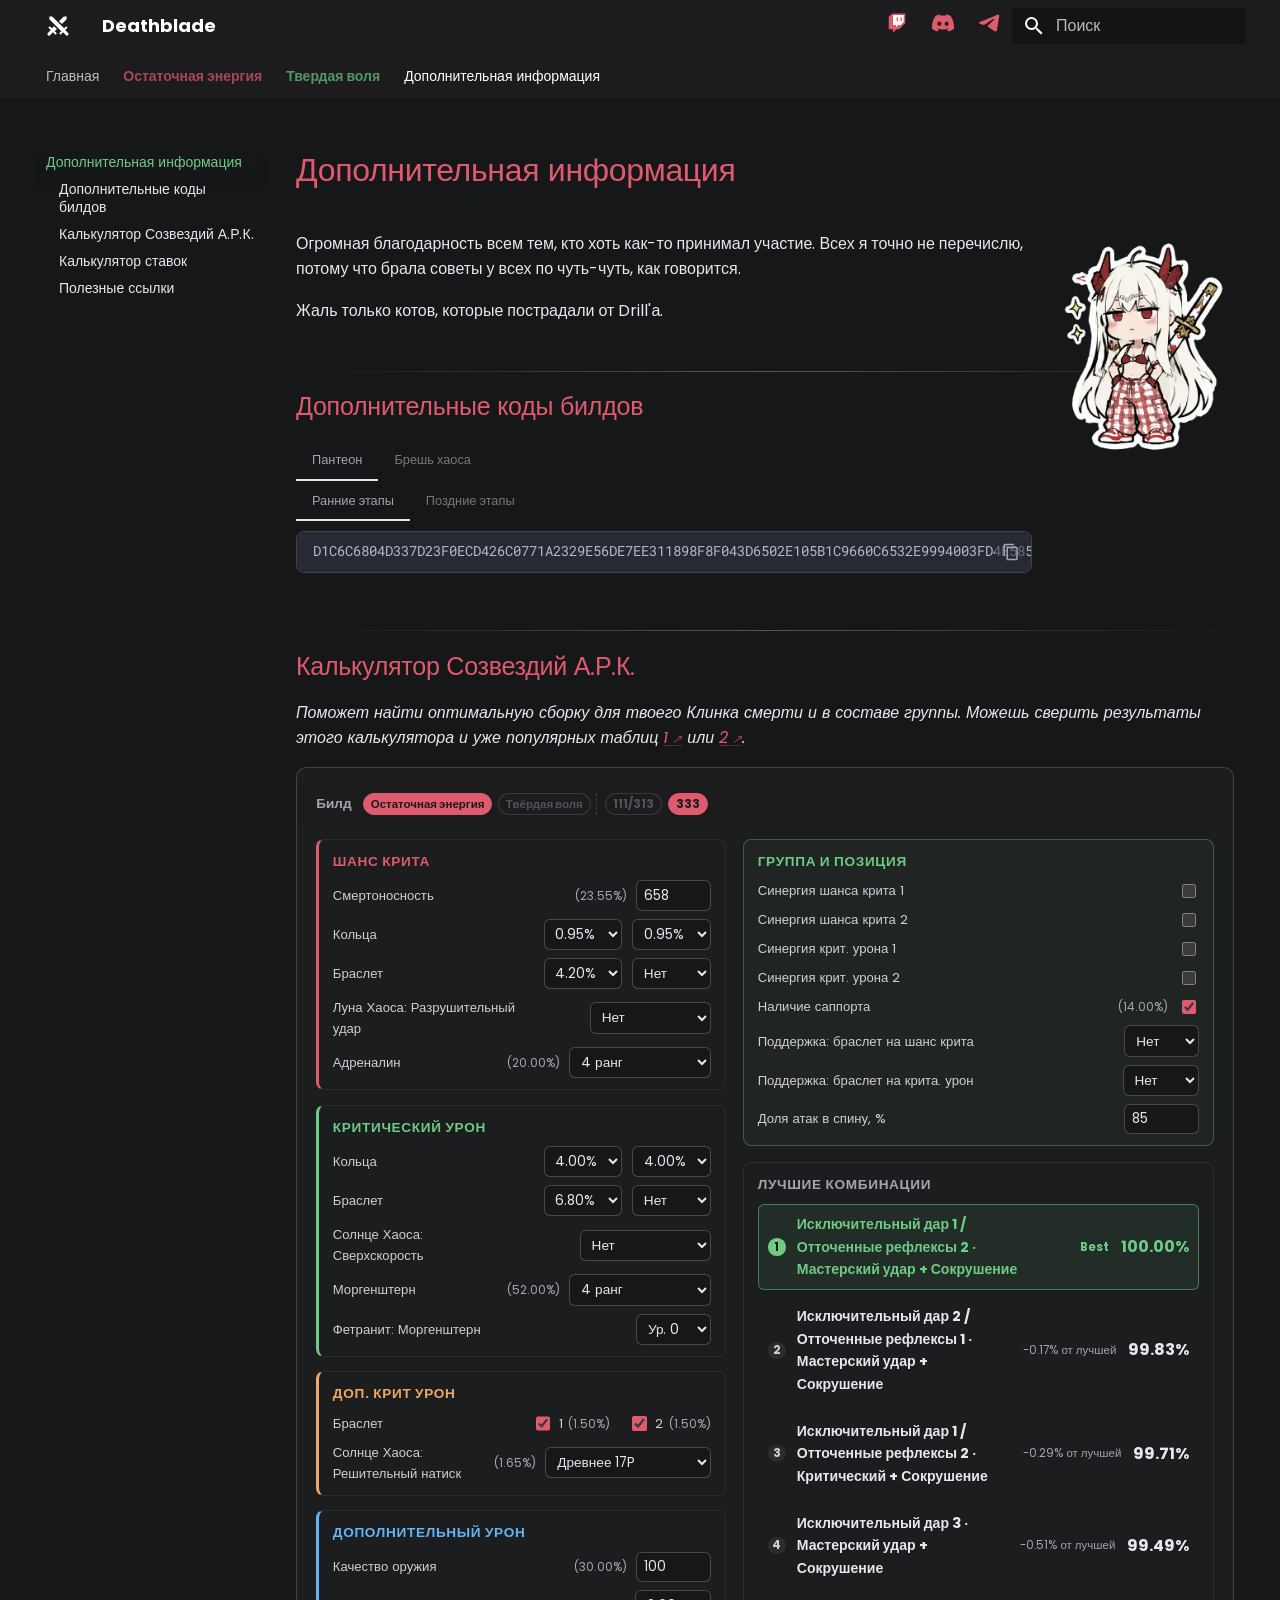
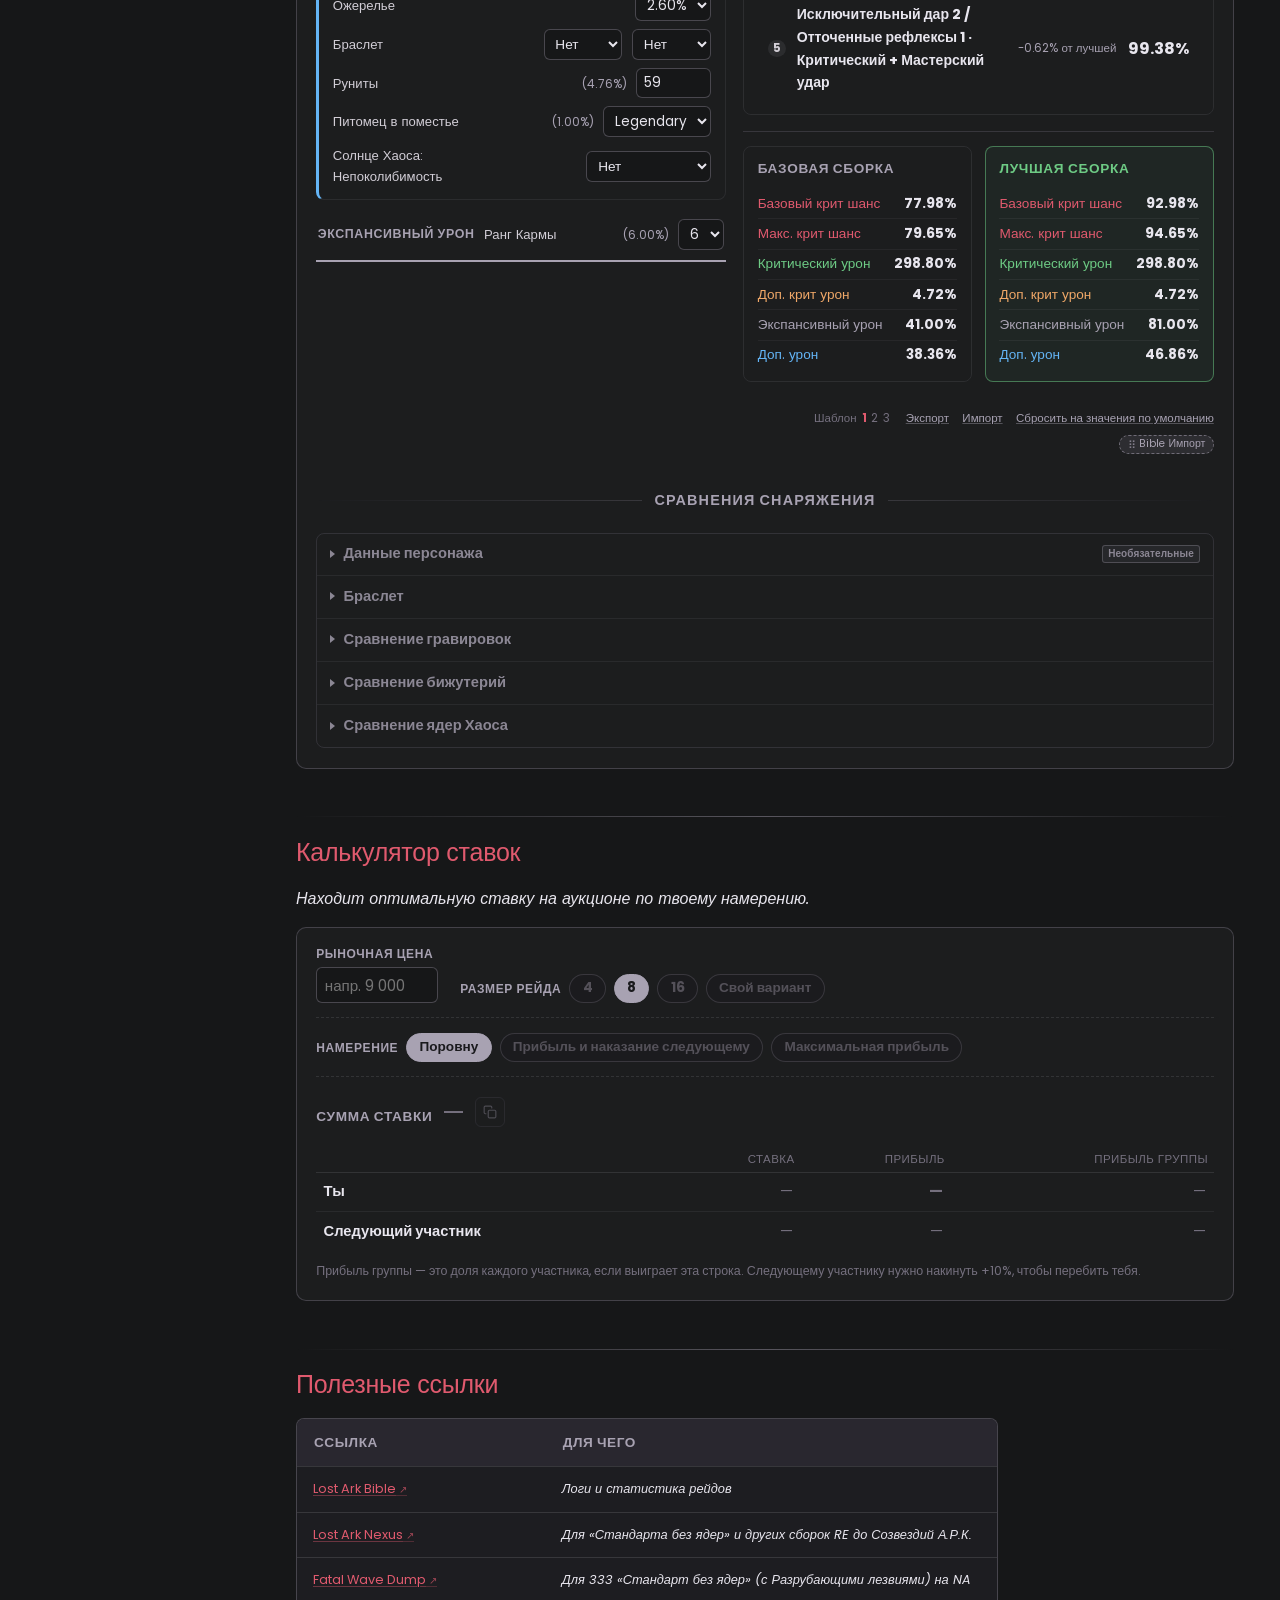
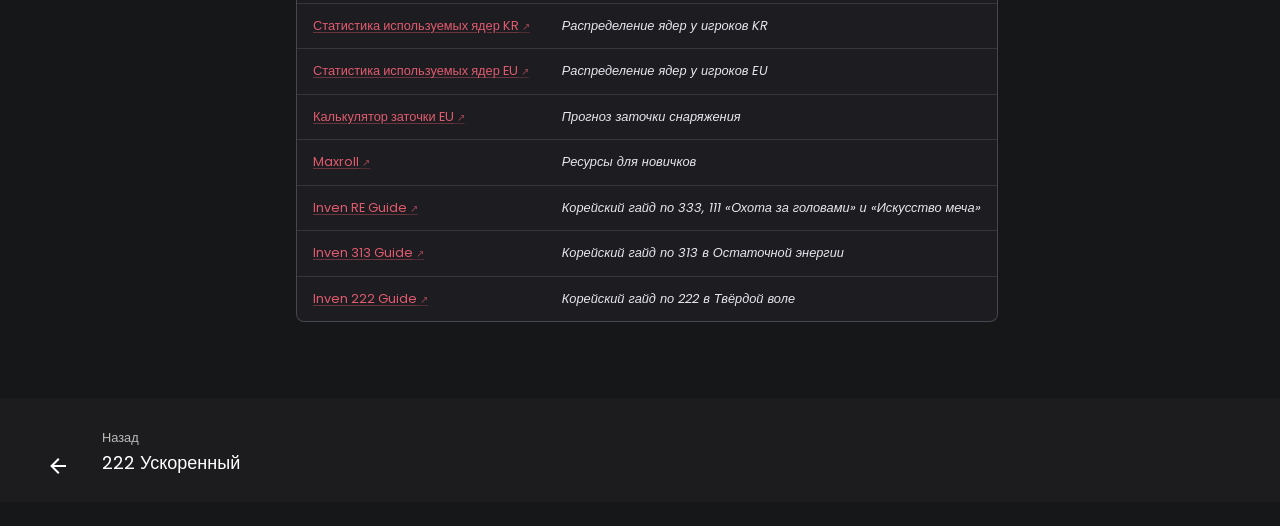
==== commit 77d6ee27: "Deployed 8ab203b0 with mkdocs" ====
--- a/resources/index.html
+++ b/resources/index.html
@@ -13,7 +13,7 @@
         <link rel="canonical" href="https://Henstlly.github.io/deathblade/resources/">
       
       
-        <link rel="prev" href="../surge/333-blitz/">
+        <link rel="prev" href="../surge/222-speedy/">
       
       
       
@@ -51,7 +51,7 @@
       
     
     
-      <link rel="stylesheet" href="../stylesheets/extra.css?v=141">
+      <link rel="stylesheet" href="../stylesheets/extra.css?v=171">
     
     <script>__md_scope=new URL("..",location),__md_hash=e=>[...e].reduce(((e,_)=>(e<<5)-e+_.charCodeAt(0)),0),__md_get=(e,_=localStorage,t=__md_scope)=>JSON.parse(_.getItem(t.pathname+"."+e)),__md_set=(e,_,t=localStorage,a=__md_scope)=>{try{t.setItem(a.pathname+"."+e,JSON.stringify(_))}catch(e){}}</script>
     
@@ -340,10 +340,6 @@
       
         
       
-        
-      
-        
-      
     
     
     
@@ -424,14 +420,14 @@
   
   
     <li class="md-nav__item">
-      <a href="../remaining-energy/standard/" class="md-nav__link">
+      <a href="../remaining-energy/111-head-hunt/" class="md-nav__link">
         
   
   
   <span class="md-ellipsis">
     
   
-    Стандарт без ядер
+    111 Классика
   
 
     
@@ -452,62 +448,6 @@
   
   
     <li class="md-nav__item">
-      <a href="../remaining-energy/111-head-hunt/" class="md-nav__link">
-        
-  
-  
-  <span class="md-ellipsis">
-    
-  
-    111 Классика
-  
-
-    
-  </span>
-  
-  
-
-      </a>
-    </li>
-  
-
-              
-            
-              
-                
-  
-  
-  
-  
-    <li class="md-nav__item">
-      <a href="../remaining-energy/313-high-floor/" class="md-nav__link">
-        
-  
-  
-  <span class="md-ellipsis">
-    
-  
-    313 Шакрамы 2.0
-  
-
-    
-  </span>
-  
-  
-
-      </a>
-    </li>
-  
-
-              
-            
-              
-                
-  
-  
-  
-  
-    <li class="md-nav__item">
       <a href="../remaining-energy/333-ceiling/" class="md-nav__link">
         
   
@@ -544,10 +484,6 @@
   
     
     
-      
-        
-      
-        
       
         
       
@@ -635,14 +571,14 @@
   
   
     <li class="md-nav__item">
-      <a href="../surge/pre-ark-grid/" class="md-nav__link">
+      <a href="../surge/111-classic/" class="md-nav__link">
         
   
   
   <span class="md-ellipsis">
     
   
-    Билд без ядер
+    111 Классика
   
 
     
@@ -663,70 +599,14 @@
   
   
     <li class="md-nav__item">
-      <a href="../surge/111-classic/" class="md-nav__link">
+      <a href="../surge/222-speedy/" class="md-nav__link">
         
   
   
   <span class="md-ellipsis">
     
   
-    111 Классика
-  
-
-    
-  </span>
-  
-  
-
-      </a>
-    </li>
-  
-
-              
-            
-              
-                
-  
-  
-  
-  
-    <li class="md-nav__item">
-      <a href="../surge/222-speedy/" class="md-nav__link">
-        
-  
-  
-  <span class="md-ellipsis">
-    
-  
     222 Ускоренный
-  
-
-    
-  </span>
-  
-  
-
-      </a>
-    </li>
-  
-
-              
-            
-              
-                
-  
-  
-  
-  
-    <li class="md-nav__item">
-      <a href="../surge/333-blitz/" class="md-nav__link">
-        
-  
-  
-  <span class="md-ellipsis">
-    
-  
-    333 Охота за головами
   
 
     
@@ -825,10 +705,21 @@
 </li>
       
         <li class="md-nav__item">
+  <a href="#ark-passive-calculator" class="md-nav__link">
+    <span class="md-ellipsis">
+      
+        Калькулятор Созвездий А.Р.К.
+      
+    </span>
+  </a>
+  
+</li>
+      
+        <li class="md-nav__item">
   <a href="#_3" class="md-nav__link">
     <span class="md-ellipsis">
       
-        Калькулятор Дерева талантов
+        Калькулятор ставок
       
     </span>
   </a>
@@ -836,29 +727,7 @@
 </li>
       
         <li class="md-nav__item">
-  <a href="#cpm" class="md-nav__link">
-    <span class="md-ellipsis">
-      
-        Калькулятор CPM
-      
-    </span>
-  </a>
-  
-</li>
-      
-        <li class="md-nav__item">
   <a href="#_4" class="md-nav__link">
-    <span class="md-ellipsis">
-      
-        Калькулятор ставок
-      
-    </span>
-  </a>
-  
-</li>
-      
-        <li class="md-nav__item">
-  <a href="#_5" class="md-nav__link">
     <span class="md-ellipsis">
       
         Полезные ссылки
@@ -894,39 +763,34 @@
 
 
 <h1 id="_1">Дополнительная информация<a class="headerlink" href="#_1" title="Permanent link">&para;</a></h1>
-<p><img alt="313 sticker" src="../assets/shared/sticker-313.png" /></p>
+<p><img alt="Стикер 313" class="sticker-image sticker-image-side zoomable-image" loading="lazy" src="../assets/shared/sticker-313.png" /></p>
+<p>Огромная благодарность всем тем, кто хоть как-то принимал участие. Всех я точно не перечислю, потому что брала советы у всех по чуть-чуть, как говорится.</p>
+<p>Жаль только котов, которые пострадали от Drill'а.</p>
 <h2 id="_2">Дополнительные коды билдов<a class="headerlink" href="#_2" title="Permanent link">&para;</a></h2>
-<div class="tabbed-set tabbed-alternate" data-tabs="1:3"><input checked="checked" id="__tabbed_1_1" name="__tabbed_1" type="radio" /><input id="__tabbed_1_2" name="__tabbed_1" type="radio" /><input id="__tabbed_1_3" name="__tabbed_1" type="radio" /><div class="tabbed-labels"><label for="__tabbed_1_1">Paradise</label><label for="__tabbed_1_2">Подземелье хаоса</label><label for="__tabbed_1_3">111 (пропуск Искусства меча)</label></div>
+<div class="tabbed-set tabbed-alternate" data-tabs="1:2"><input checked="checked" id="__tabbed_1_1" name="__tabbed_1" type="radio" /><input id="__tabbed_1_2" name="__tabbed_1" type="radio" /><div class="tabbed-labels"><label for="__tabbed_1_1">Пантеон</label><label for="__tabbed_1_2">Брешь хаоса</label></div>
 <div class="tabbed-content">
 <div class="tabbed-block">
-<div class="tabbed-set tabbed-alternate" data-tabs="2:2"><input checked="checked" id="__tabbed_2_1" name="__tabbed_2" type="radio" /><input id="__tabbed_2_2" name="__tabbed_2" type="radio" /><div class="tabbed-labels"><label for="__tabbed_2_1">Ранние уровни</label><label for="__tabbed_2_2">Поздние уровни</label></div>
+<div class="tabbed-set tabbed-alternate" data-tabs="2:2"><input checked="checked" id="__tabbed_2_1" name="__tabbed_2" type="radio" /><input id="__tabbed_2_2" name="__tabbed_2" type="radio" /><div class="tabbed-labels"><label for="__tabbed_2_1">Ранние этапы</label><label for="__tabbed_2_2">Поздние этапы</label></div>
 <div class="tabbed-content">
 <div class="tabbed-block">
-<div class="highlight"><pre><span></span><code>6DA43AC633E2CEC99E42A67CC7C650EF321176822375B4CE0FFFFD98E40F5C56F2FBEE9A1A60DBB0DE1D6F4FA2F83C63D4350F09E0A43F4536D632FEFD5E1B05
+<div class="highlight"><pre><span></span><code>D1C6C6804D337D23F0ECD426C0771A2329E56DE7EE311898F8F043D6502E105B1C9660C6532E9994003FD4E5851E28D6BA7A90540AF5538A059202CF6952D79A
 </code></pre></div>
 </div>
 <div class="tabbed-block">
-<div class="highlight"><pre><span></span><code>BFE03CBB4F77DF0F01E5140695FA2010C9B1D47B03BBE27D7855E04EE259B1CA012D2AFD8D558CB98EE607B5D6FDB071244ABF56DDE760D513AC66FC26C6FBC8
+<div class="highlight"><pre><span></span><code>6F6CB9C1082C2C110F56CDC8ABABF40095606AB6B9C188708BAEBEF1D186ECACC64F6397B604A5BE14A99FFF77D513DC1DD161076B6D8251303CD95909701C58
 </code></pre></div>
 </div>
 </div>
 </div>
 </div>
 <div class="tabbed-block">
-<div class="highlight"><pre><span></span><code>5BC069F349F703CA2B9B9B732BB3629E493826BE8BEA2FF11FF1575D1258D07FAA57A9FADBF188946EF1E2DB1CD6779759FF6F7EA4138A86EB19F6505242CC98
+<div class="highlight"><pre><span></span><code>CD5B9D0DC3B317B7634F8B6BFB3A662230C78CAAD3DC8CEE54C3A74F4D268985B77504CA6E757FED821CC399933CEF721F4DCBC3251A8FC0ADB53744723CB39C
 </code></pre></div>
-</div>
-<div class="tabbed-block">
-<div class="highlight"><pre><span></span><code>FB388C4F19F70DE5311D21E59D93BE5D1B9935691AB3B6F2457D466875600C7A581AE3DFA172017D17440BEC09FB7A05BEE420C68F6788139A428497A91B802E
-</code></pre></div>
-<ul>
-<li>Альтернатива «Стандарту без ядер», KR-гайд есть в разделе «Полезные ссылки» ниже.</li>
-</ul>
 </div>
 </div>
 </div>
-<h2 id="_3">Калькулятор Дерева талантов<a class="headerlink" href="#_3" title="Permanent link">&para;</a></h2>
-<p><em>Находит оптимальную сборку для твоего Клинка смерти и состава группы. Для сверки смотри таблицы <a href="https://docs.google.com/spreadsheets/d/1RKpzg6sPNe7fuPDudJHAs0qbFukOwSyhMynDOijfoKY/edit?usp=sharing">1</a> или <a href="https://docs.google.com/spreadsheets/d/1_0J7liyM_yw16pyn6TKlF1YGaIt5n_A9hSoLnT3yTUc/edit?usp=sharing">2</a>.</em></p>
+<h2 id="ark-passive-calculator">Калькулятор Созвездий А.Р.К.<a class="headerlink" href="#ark-passive-calculator" title="Permanent link">&para;</a></h2>
+<p><em>Поможет найти оптимальную сборку для твоего Клинка смерти и в составе группы. Можешь сверить результаты этого калькулятора и уже популярных таблиц <a href="https://docs.google.com/spreadsheets/d/1RKpzg6sPNe7fuPDudJHAs0qbFukOwSyhMynDOijfoKY/edit?usp=sharing">1</a> или <a href="https://docs.google.com/spreadsheets/d/1_0J7liyM_yw16pyn6TKlF1YGaIt5n_A9hSoLnT3yTUc/edit?usp=sharing">2</a>.</em></p>
 <div class="ap-calc">
 
 <!-- Build dock - ONE instance of the Family/Variant toggle, docked and
@@ -976,8 +840,8 @@
     <span class="ap-build-toggle-label">Билд</span>
     <div class="ap-build-toggle ap-build-toggle--master" role="group" aria-label="Билд">
       <div class="ap-build-toggle-tier ap-build-toggle-tier--family">
-        <button type="button" class="ap-build-chip ap-build-family-chip" data-family="re">RE</button>
-        <button type="button" class="ap-build-chip ap-build-family-chip" data-family="surge">Surge</button>
+        <button type="button" class="ap-build-chip ap-build-family-chip" data-family="re">Остаточная энергия</button>
+        <button type="button" class="ap-build-chip ap-build-family-chip" data-family="surge">Твёрдая воля</button>
       </div>
       <div class="ap-build-toggle-tier ap-build-toggle-tier--variant ap-build-toggle-tier--variant-re">
         <button type="button" class="ap-build-chip ap-build-variant-chip" data-build="re-111">111/313</button>
@@ -1005,7 +869,7 @@
   <div class="ap-calc-group ap-calc-group--crit-rate">
     <div class="ap-calc-group-title">Шанс крита</div>
     <div class="ap-calc-field-row">
-      <label class="ap-calc-field-label" for="ap-crit-stat" title="Стат крита as shown in your character profile.">Стат крита</label>
+      <label class="ap-calc-field-label" for="ap-crit-stat" title="Смертоносность как показан в профиле персонажа.">Смертоносность</label>
       <span class="ap-value-display" data-for="ap-crit-stat"></span>
       <input type="number" id="ap-crit-stat" class="ap-crit-stat" min="0" max="900" step="1" value="658">
     </div>
@@ -1044,19 +908,19 @@
       </div>
     </div>
     <div class="ap-calc-field-row">
-      <label class="ap-calc-field-label" for="ap-crushing-core">Ядро хаоса: Раздача</label>
+      <label class="ap-calc-field-label" for="ap-crushing-core">Луна Хаоса: Разрушительный удар</label>
       <span class="ap-value-display" data-for="ap-crushing-core"></span>
       <select id="ap-crushing-core" class="ap-crushing-core">
         <option value="None|0P" selected>Нет</option>
         <option value="Any|14P">14 очков</option>
-        <option value="Relic|17P">Relic 17P</option>
-        <option value="Relic|18P">Relic 18P</option>
-        <option value="Relic|19P">Relic 19P</option>
-        <option value="Relic|20P">Relic 20P</option>
-        <option value="Ancient|17P">Ancient 17P</option>
-        <option value="Ancient|18P">Ancient 18P</option>
-        <option value="Ancient|19P">Ancient 19P</option>
-        <option value="Ancient|20P">Ancient 20P</option>
+        <option value="Relic|17P">Реликтовое 17P</option>
+        <option value="Relic|18P">Реликтовое 18P</option>
+        <option value="Relic|19P">Реликтовое 19P</option>
+        <option value="Relic|20P">Реликтовое 20P</option>
+        <option value="Ancient|17P">Древнее 17P</option>
+        <option value="Ancient|18P">Древнее 18P</option>
+        <option value="Ancient|19P">Древнее 19P</option>
+        <option value="Ancient|20P">Древнее 20P</option>
       </select>
     </div>
     <div class="ap-calc-field-row">
@@ -1064,32 +928,29 @@
       <span class="ap-value-display" data-for="ap-adrenaline"></span>
       <select id="ap-adrenaline" class="ap-adrenaline">
         <option value="Not Used">Не используется</option>
-        <option value="0 Nodes">0 узлов</option>
-        <option value="1 Nodes">1 узел</option>
-        <option value="2 Nodes">2 узла</option>
-        <option value="3 Nodes">3 узла</option>
-        <option value="4 Nodes" selected>4 Nodes</option>
+        <option value="0 Nodes">0 ранг</option>
+        <option value="1 Nodes">1 ранг</option>
+        <option value="2 Nodes">2 ранг</option>
+        <option value="3 Nodes">3 ранг</option>
+        <option value="4 Nodes" selected>4 ранг</option>
       </select>
     </div>
-    <div class="ap-calc-field-row">
-      <label class="ap-calc-field-label" for="ap-adrenaline-uptime" title="% of the fight spent at a full Адреналин stacks - scales both the Шанс крита bonus above and the Фетранит's AP bonus.">Активность Адреналина, %</label>
-      <input type="number" id="ap-adrenaline-uptime" class="ap-adrenaline-uptime" min="0" max="100" step="1" value="97">
-    </div>
+
   </div>
 
   <!-- Crit Damage -->
   <div class="ap-calc-group ap-calc-group--crit-dmg">
-    <div class="ap-calc-group-title">Сила крита</div>
+    <div class="ap-calc-group-title">Критический урон</div>
     <div class="ap-calc-field-row ap-calc-field-row-pair">
       <label class="ap-calc-field-label">Кольца</label>
       <div class="ap-calc-pair">
-        <select id="ap-ring1-dmg" class="ap-ring1-dmg" aria-label="Ring 1 Сила крита">
+        <select id="ap-ring1-dmg" class="ap-ring1-dmg" aria-label="Ring 1 Критический урон">
           <option value="None">Нет</option>
           <option value="Low">1.10%</option>
           <option value="Mid">2.40%</option>
           <option value="High" selected>4.00%</option>
         </select>
-        <select id="ap-ring2-dmg" class="ap-ring2-dmg" aria-label="Ring 2 Сила крита">
+        <select id="ap-ring2-dmg" class="ap-ring2-dmg" aria-label="Ring 2 Критический урон">
           <option value="None">Нет</option>
           <option value="Low">1.10%</option>
           <option value="Mid">2.40%</option>
@@ -1100,13 +961,13 @@
     <div class="ap-calc-field-row ap-calc-field-row-pair">
       <label class="ap-calc-field-label">Браслет</label>
       <div class="ap-calc-pair">
-        <select id="ap-bracelet-dmg" class="ap-bracelet-dmg" aria-label="Браслет Сила крита Line 1">
+        <select id="ap-bracelet-dmg" class="ap-bracelet-dmg" aria-label="Браслет Критический урон Line 1">
           <option value="None">Нет</option>
           <option value="Low" selected>6.80%</option>
           <option value="Mid">8.40%</option>
           <option value="High">10.00%</option>
         </select>
-        <select id="ap-bracelet-dmg-2" class="ap-bracelet-dmg-2" aria-label="Браслет Сила крита Line 2">
+        <select id="ap-bracelet-dmg-2" class="ap-bracelet-dmg-2" aria-label="Браслет Критический урон Line 2">
           <option value="None" selected>Нет</option>
           <option value="Low">6.80%</option>
           <option value="Mid">8.40%</option>
@@ -1115,19 +976,19 @@
       </div>
     </div>
     <div class="ap-calc-field-row">
-      <label class="ap-calc-field-label" for="ap-swift-core">Ядро хаоса: Скорость</label>
+      <label class="ap-calc-field-label" for="ap-swift-core">Солнце Хаоса: Сверхскорость</label>
       <span class="ap-value-display" data-for="ap-swift-core"></span>
       <select id="ap-swift-core" class="ap-swift-core">
         <option value="None|0P" selected>Нет</option>
         <option value="Any|14P">14 очков</option>
-        <option value="Relic|17P">Relic 17P</option>
-        <option value="Relic|18P">Relic 18P</option>
-        <option value="Relic|19P">Relic 19P</option>
-        <option value="Relic|20P">Relic 20P</option>
-        <option value="Ancient|17P">Ancient 17P</option>
-        <option value="Ancient|18P">Ancient 18P</option>
-        <option value="Ancient|19P">Ancient 19P</option>
-        <option value="Ancient|20P">Ancient 20P</option>
+        <option value="Relic|17P">Реликтовое 17P</option>
+        <option value="Relic|18P">Реликтовое 18P</option>
+        <option value="Relic|19P">Реликтовое 19P</option>
+        <option value="Relic|20P">Реликтовое 20P</option>
+        <option value="Ancient|17P">Древнее 17P</option>
+        <option value="Ancient|18P">Древнее 18P</option>
+        <option value="Ancient|19P">Древнее 19P</option>
+        <option value="Ancient|20P">Древнее 20P</option>
       </select>
     </div>
     <div class="ap-calc-field-row">
@@ -1135,18 +996,18 @@
       <span class="ap-value-display" data-for="ap-kbw"></span>
       <select id="ap-kbw" class="ap-kbw">
         <option value="Not Used">Не используется</option>
-        <option value="0 Nodes">0 узлов</option>
-        <option value="1 Nodes">1 узел</option>
-        <option value="2 Nodes">2 узла</option>
-        <option value="3 Nodes">3 узла</option>
-        <option value="4 Nodes" selected>4 Nodes</option>
+        <option value="0 Nodes">0 ранг</option>
+        <option value="1 Nodes">1 ранг</option>
+        <option value="2 Nodes">2 ранг</option>
+        <option value="3 Nodes">3 ранг</option>
+        <option value="4 Nodes" selected>4 ранг</option>
       </select>
     </div>
     <div class="ap-calc-field-row">
       <label class="ap-calc-field-label" for="ap-kbw-stone">Фетранит: Моргенштерн</label>
       <span class="ap-value-display" data-for="ap-kbw-stone"></span>
       <select id="ap-kbw-stone" class="ap-kbw-stone">
-        <option value="0 Lv." selected>Lv. 0</option>
+        <option value="0 Lv." selected>Ур. 0</option>
         <option value="1 Lv.">Ур. 1</option>
         <option value="2 Lv.">Ур. 2</option>
         <option value="3 Lv.">Ур. 3</option>
@@ -1157,7 +1018,7 @@
 
   <!-- Crit Hit Damage -->
   <div class="ap-calc-group ap-calc-group--oncrit-dmg">
-    <div class="ap-calc-group-title">Урон по криту</div>
+    <div class="ap-calc-group-title">Доп. крит урон</div>
     <div class="ap-calc-field-row ap-calc-field-row-pair">
       <label class="ap-calc-field-label">Браслет</label>
       <div class="ap-calc-pair ap-calc-pair-checks">
@@ -1174,13 +1035,13 @@
       </div>
     </div>
     <div class="ap-calc-field-row">
-      <label class="ap-calc-field-label" for="ap-flashy-atk">Ядро хаоса: Быстрая атака</label>
+      <label class="ap-calc-field-label" for="ap-flashy-atk">Солнце Хаоса: Решительный натиск</label>
       <span class="ap-value-display" data-for="ap-flashy-atk"></span>
       <select id="ap-flashy-atk" class="ap-flashy-atk">
         <option value="None">Нет</option>
         <option value="Epic-Leg 10P">Эпический–легендарный, 10 очков</option>
-        <option value="Relic 17P">Relic 17P</option>
-        <option value="Ancient 17P" selected>Ancient 17P</option>
+        <option value="Relic 17P">Реликтовое 17P</option>
+        <option value="Ancient 17P" selected>Древнее 17P</option>
       </select>
     </div>
   </div>
@@ -1220,34 +1081,34 @@
       </div>
     </div>
     <div class="ap-calc-field-row">
-      <label class="ap-calc-field-label" for="ap-astrogem-lv">Уровень астрогема</label>
+      <label class="ap-calc-field-label" for="ap-astrogem-lv">Руниты</label>
       <span class="ap-value-display" data-for="ap-astrogem-lv"></span>
       <input type="number" id="ap-astrogem-lv" class="ap-astrogem-lv" min="0" max="120" step="1" value="59">
     </div>
     <div class="ap-calc-field-row">
-      <label class="ap-calc-field-label" for="ap-sh-pet">Питомец крепости</label>
+      <label class="ap-calc-field-label" for="ap-sh-pet">Питомец в поместье</label>
       <span class="ap-value-display" data-for="ap-sh-pet"></span>
       <select id="ap-sh-pet" class="ap-sh-pet">
         <option value="None">Нет</option>
-        <option value="Low">Rare</option>
-        <option value="Mid">Epic</option>
+        <option value="Low">Редкий</option>
+        <option value="Mid">Эпический</option>
         <option value="High" selected>Legendary</option>
       </select>
     </div>
     <div class="ap-calc-field-row">
-      <label class="ap-calc-field-label" for="ap-stable-atk">Ядро хаоса: Стабильная атака</label>
+      <label class="ap-calc-field-label" for="ap-stable-atk">Солнце Хаоса: Непоколибимость</label>
       <span class="ap-value-display" data-for="ap-stable-atk"></span>
       <select id="ap-stable-atk" class="ap-stable-atk">
         <option value="None|0P" selected>Нет</option>
         <option value="Any|14P">14 очков</option>
-        <option value="Relic|17P">Relic 17P</option>
-        <option value="Relic|18P">Relic 18P</option>
-        <option value="Relic|19P">Relic 19P</option>
-        <option value="Relic|20P">Relic 20P</option>
-        <option value="Ancient|17P">Ancient 17P</option>
-        <option value="Ancient|18P">Ancient 18P</option>
-        <option value="Ancient|19P">Ancient 19P</option>
-        <option value="Ancient|20P">Ancient 20P</option>
+        <option value="Relic|17P">Реликтовое 17P</option>
+        <option value="Relic|18P">Реликтовое 18P</option>
+        <option value="Relic|19P">Реликтовое 19P</option>
+        <option value="Relic|20P">Реликтовое 20P</option>
+        <option value="Ancient|17P">Древнее 17P</option>
+        <option value="Ancient|18P">Древнее 18P</option>
+        <option value="Ancient|19P">Древнее 19P</option>
+        <option value="Ancient|20P">Древнее 20P</option>
       </select>
     </div>
   </div>
@@ -1257,8 +1118,8 @@
        bordered group for one dropdown was mostly empty box, so it's a slim
        tagged strip spanning the gear column instead of its own card. -->
   <div class="ap-calc-mini-field ap-calc-mini-field--evo-dmg">
-    <span class="ap-calc-mini-field-tag">Урон эволюции</span>
-    <label class="ap-calc-field-label" for="ap-evo-karma">Ранг Кармического прыжка</label>
+    <span class="ap-calc-mini-field-tag">Экспансивный урон</span>
+    <label class="ap-calc-field-label" for="ap-evo-karma">Ранг Кармы</label>
     <span class="ap-value-display" data-for="ap-evo-karma"></span>
     <select id="ap-evo-karma" class="ap-evo-karma">
       <option value="1">1</option>
@@ -1280,27 +1141,27 @@
   <div class="ap-calc-party-card">
     <div class="ap-calc-group-title">Группа и позиция</div>
     <div class="ap-calc-field-row">
-      <label class="ap-calc-field-label" for="ap-crit-syn1" title="A flat +10% Шанс крита party synergy buff.">Синергия шанса крита 1</label>
+      <label class="ap-calc-field-label" for="ap-crit-syn1" title="Плоский бафф группы: +10% к Шансу крита.">Синергия шанса крита 1</label>
       <span class="ap-value-display" data-for="ap-crit-syn1"></span>
       <input type="checkbox" id="ap-crit-syn1" class="ap-crit-syn1">
     </div>
     <div class="ap-calc-field-row">
-      <label class="ap-calc-field-label" for="ap-crit-syn2" title="A flat +10% Шанс крита party synergy buff.">Синергия шанса крита 2</label>
+      <label class="ap-calc-field-label" for="ap-crit-syn2" title="Плоский бафф группы: +10% к Шансу крита.">Синергия шанса крита 2</label>
       <span class="ap-value-display" data-for="ap-crit-syn2"></span>
       <input type="checkbox" id="ap-crit-syn2" class="ap-crit-syn2">
     </div>
     <div class="ap-calc-field-row">
-      <label class="ap-calc-field-label" for="ap-crit-hit-syn-1" title="A flat +8% Урон по криту party synergy buff, multiplicative.">Синергия урона по криту 1</label>
+      <label class="ap-calc-field-label" for="ap-crit-hit-syn-1" title="Плоский бафф группы: +8% к Урону по криту, мультипликативно.">Синергия крит. урона 1</label>
       <span class="ap-value-display" data-for="ap-crit-hit-syn-1"></span>
       <input type="checkbox" id="ap-crit-hit-syn-1" class="ap-crit-hit-syn-1">
     </div>
     <div class="ap-calc-field-row">
-      <label class="ap-calc-field-label" for="ap-crit-hit-syn-2" title="A flat +8% Урон по криту party synergy buff, multiplicative.">Синергия урона по криту 2</label>
+      <label class="ap-calc-field-label" for="ap-crit-hit-syn-2" title="Плоский бафф группы: +8% к Урону по криту, мультипликативно.">Синергия крит. урона 2</label>
       <span class="ap-value-display" data-for="ap-crit-hit-syn-2"></span>
       <input type="checkbox" id="ap-crit-hit-syn-2" class="ap-crit-hit-syn-2">
     </div>
     <div class="ap-calc-field-row">
-      <label class="ap-calc-field-label" for="ap-yearning" title="+14% урона эволюции, пока активно; нужно, чтобы определить наличие поддержки для всех бонусов и расчётов.">Поддержка: Страстный танец</label>
+      <label class="ap-calc-field-label" for="ap-yearning" title="+14 экспансивного урона. Важно для расчётов.">Наличие саппорта</label>
       <span class="ap-value-display" data-for="ap-yearning"></span>
       <input type="checkbox" id="ap-yearning" class="ap-yearning" checked>
     </div>
@@ -1319,7 +1180,7 @@
          flat Attack Power % - folding a flat % into that coefficient would
          misrepresent what it's calibrated against. -->
     <div class="ap-calc-field-row">
-      <label class="ap-calc-field-label" for="ap-support-crit-rate-bracelet" title="Support's Шанс крита bracelet line - Низкий/Средний/Высокий +1.8/2.1/2.5% Шанс крита for the party.">Поддержка: браслет на шанс крита</label>
+      <label class="ap-calc-field-label" for="ap-support-crit-rate-bracelet" title="Линия браслета саппорта на Шанс крита — Необычный/Эпический/Легендарный, +1,8/2,1/2,5% Шанса крита для группы.">Поддержка: браслет на шанс крита</label>
       <select id="ap-support-crit-rate-bracelet" class="ap-support-crit-rate-bracelet">
         <option value="None" selected>Нет</option>
         <option value="Low">1.80%</option>
@@ -1328,7 +1189,7 @@
       </select>
     </div>
     <div class="ap-calc-field-row">
-      <label class="ap-calc-field-label" for="ap-support-crit-dmg-bracelet" title="Support's Сила крита bracelet line - Низкий/Средний/Высокий +3.6/4.2/4.8% Сила крита for the party.">Поддержка: браслет на силу крита</label>
+      <label class="ap-calc-field-label" for="ap-support-crit-dmg-bracelet" title="Линия браслета саппорта на Критический урон — Необычный/Эпический/Легендарный, +3,6/4,2/4,8% Критического урона для группы.">Поддержка: браслет на крита. урон</label>
       <select id="ap-support-crit-dmg-bracelet" class="ap-support-crit-dmg-bracelet">
         <option value="None" selected>Нет</option>
         <option value="Low">3.60%</option>
@@ -1336,28 +1197,11 @@
         <option value="High">4.80%</option>
       </select>
     </div>
-    <div class="ap-calc-field-row ap-calc-field-row-muted">
-      <label class="ap-calc-field-label" for="ap-flash-orb-uptime" title="+15% Шанс крита, scaled by the Support's Drops of Ether engraving.">Активность Сверхновой, %</label>
-      <span class="ap-brace-warn-icon ap-flash-orb-warn" title="Сами по себе эти сферы — чистый рандом: они сдвинут твою лучшую сборку, но строить план вокруг них не стоит, если только тебе не нравится постоянно видеть белые цифры.">WARN</span>
-      <span class="ap-value-display" data-for="ap-flash-orb-uptime"></span>
-      <input type="number" id="ap-flash-orb-uptime" class="ap-flash-orb-uptime" min="0" max="100" step="1" value="0">
-    </div>
-    <!-- Optimized Training Lv 1 shares the Keen Sense/Limit Break pool of 3
-         keystone levels, so checking this leaves only 2 for them (see
-         EVOLUTION_SPLITS_OT1 in ark-passive-calculator.js) and adds a fixed
-         +5% Evo Dmg. Its cooldown reduction is deliberately not modeled.
-         Same muted row + WARN pill as Flash Orb Uptime above. The Top
-         Combinations header below shows .ap-ot1-indicator while this is on. -->
-    <div class="ap-calc-field-row ap-calc-field-row-muted">
-      <label class="ap-calc-field-label" for="ap-ot1" title="Занимает 1 из 3 объединённых уровней «Отточенных рефлексов»/«Исключительного дара» и добавляет фиксированные +5% урона эволюции. Сокращение перезарядки не учитывается.">Изнурительные тренировки 1</label>
-      <span class="ap-brace-warn-icon ap-ot1-warn" title="Only check this if you'd run Изнурительные тренировки 1 for its cooldown reduction. That reduction isn't calculated here, so this just locks in the split and the +5% Урон эволюции.">WARN</span>
-      <!-- Readout + checkbox share a wrapper sized to a number input's
-           width so this row's WARN pill lines up with Flash Orb's. -->
-      <span class="ap-ot1-controls">
-        <span class="ap-value-display" data-for="ap-ot1"></span>
-        <input type="checkbox" id="ap-ot1" class="ap-ot1">
-      </span>
-    </div>
+    <!-- Активность Адреналина, Активность Сверхновой и «Изнурительные тренировки 1»
+         убраны из интерфейса по решению пользователя. Активность Адреналина
+         при этом считается равной 100% (см. adrenalineUptime в
+         ark-passive-calculator.js), остальные два - выключены. -->
+
     <div class="ap-calc-field-row">
       <label class="ap-calc-field-label" for="ap-back-attack-rate" title="Введи «Долю атак в спину» в % из вкладки «Обзор» Анализатора боя. Учитывается только та доля твоего DPS, которая приходится на атаки в спину.">Доля атак в спину, %</label>
       <input type="number" id="ap-back-attack-rate" class="ap-back-attack-rate" min="0" max="100" step="1" value="85">
@@ -1386,8 +1230,7 @@
        the default base with nothing to pin to. -->
   <div class="ap-calc-results">
     <div class="ap-calc-results-title">
-      <span>Лучшие комбинации</span>
-      <span class="ap-ot1-indicator" hidden title="Изнурительные тренировки 1 is on: only 2 levels of Keen Sense/Limit Break are available, and +5% Урон эволюции is included in every combo below. The DPS figure is your best setup here vs. your best setup without it. Its cooldown reduction isn't counted.">OT1<span class="ap-ot1-cost"></span></span>
+      <span>Лучшие комбинации</span></span>
     </div>
     <div class="ap-calc-result-row" data-rank="1" tabindex="0" role="button" aria-label="Показать статы этой комбинации в карточке «Лучшая сборка»">
       <span class="ap-result-rank">1</span>
@@ -1424,7 +1267,7 @@
            round caps/joins). Replaces an earlier hand-rolled circle+line
            SVG that read as an ambiguous squiggle at this size instead of
            a recognizable pin - see the CSS comment on .ap-result-pin svg. -->
-      <button type="button" class="ap-result-pin" aria-pressed="false" title="Pin this combo as the base every comparison on this page (Браслет, Accessory, ArkGrid, Engraving) is computed against, вместо the true best. Click again to unpin.">
+      <button type="button" class="ap-result-pin" aria-pressed="false" title="Закрепить эту комбинацию как базу для всех сравнений на странице (браслет, аксессуар, Созвездия А.Р.К., гравировки) вместо настоящей лучшей. Нажми ещё раз, чтобы открепить.">
         <svg viewBox="0 0 24 24" aria-hidden="true" focusable="false">
           <path d="M12 17v5"></path>
           <path d="M9 10.76a2 2 0 0 1-1.11 1.79l-1.78.9A2 2 0 0 0 5 15.24V16a1 1 0 0 0 1 1h12a1 1 0 0 0 1-1v-.76a2 2 0 0 0-1.11-1.79l-1.78-.9A2 2 0 0 1 15 10.76V7a1 1 0 0 1 1-1 2 2 0 0 0 0-4H8a2 2 0 0 0 0 4 1 1 0 0 1 1 1z"></path>
@@ -1442,7 +1285,7 @@
            round caps/joins). Replaces an earlier hand-rolled circle+line
            SVG that read as an ambiguous squiggle at this size instead of
            a recognizable pin - see the CSS comment on .ap-result-pin svg. -->
-      <button type="button" class="ap-result-pin" aria-pressed="false" title="Pin this combo as the base every comparison on this page (Браслет, Accessory, ArkGrid, Engraving) is computed against, вместо the true best. Click again to unpin.">
+      <button type="button" class="ap-result-pin" aria-pressed="false" title="Закрепить эту комбинацию как базу для всех сравнений на странице (браслет, аксессуар, Созвездия А.Р.К., гравировки) вместо настоящей лучшей. Нажми ещё раз, чтобы открепить.">
         <svg viewBox="0 0 24 24" aria-hidden="true" focusable="false">
           <path d="M12 17v5"></path>
           <path d="M9 10.76a2 2 0 0 1-1.11 1.79l-1.78.9A2 2 0 0 0 5 15.24V16a1 1 0 0 0 1 1h12a1 1 0 0 0 1-1v-.76a2 2 0 0 0-1.11-1.79l-1.78-.9A2 2 0 0 1 15 10.76V7a1 1 0 0 1 1-1 2 2 0 0 0 0-4H8a2 2 0 0 0 0 4 1 1 0 0 1 1 1z"></path>
@@ -1460,7 +1303,7 @@
            round caps/joins). Replaces an earlier hand-rolled circle+line
            SVG that read as an ambiguous squiggle at this size instead of
            a recognizable pin - see the CSS comment on .ap-result-pin svg. -->
-      <button type="button" class="ap-result-pin" aria-pressed="false" title="Pin this combo as the base every comparison on this page (Браслет, Accessory, ArkGrid, Engraving) is computed against, вместо the true best. Click again to unpin.">
+      <button type="button" class="ap-result-pin" aria-pressed="false" title="Закрепить эту комбинацию как базу для всех сравнений на странице (браслет, аксессуар, Созвездия А.Р.К., гравировки) вместо настоящей лучшей. Нажми ещё раз, чтобы открепить.">
         <svg viewBox="0 0 24 24" aria-hidden="true" focusable="false">
           <path d="M12 17v5"></path>
           <path d="M9 10.76a2 2 0 0 1-1.11 1.79l-1.78.9A2 2 0 0 0 5 15.24V16a1 1 0 0 0 1 1h12a1 1 0 0 0 1-1v-.76a2 2 0 0 0-1.11-1.79l-1.78-.9A2 2 0 0 1 15 10.76V7a1 1 0 0 1 1-1 2 2 0 0 0 0-4H8a2 2 0 0 0 0 4 1 1 0 0 1 1 1z"></path>
@@ -1476,23 +1319,23 @@
 
       <div class="ap-stat-card">
         <div class="ap-stat-card-title">Базовая сборка</div>
-        <div class="ap-stat-card-row"><span class="ap-summary-label ap-summary-label--critrate" title="The capped, uptime-weighted Шанс крита the DPS math actually uses (accounts for buffs overlapping and hitting the 100% cap).">Eff. Шанс крита</span><span class="ap-summary-base-critrate ap-summary-value">—</span></div>
-        <div class="ap-stat-card-row"><span class="ap-summary-label ap-summary-label--critrate" title="Crit rate if Адреналин and Back Attack both hit at full value, uncapped - can read over 100%. Flash Orb stays uptime-scaled.">Peak Шанс крита</span><span class="ap-summary-base-critrate-peak ap-summary-value">—</span></div>
-        <div class="ap-stat-card-row"><span class="ap-summary-label ap-summary-label--critdmg">Сила крита</span><span class="ap-summary-base-critdmg ap-summary-value">—</span></div>
-        <div class="ap-stat-card-row ap-stat-card-row--breakingmoon-base ap-stat-card-row--hidden"><span class="ap-summary-label ap-summary-label--critdmg" title="Средний бонус к силе крита за применение «Неуловимого пируэта» (только для 111 Твёрдой воли).">T→Z CDmg</span><span class="ap-summary-base-breakingmoon ap-summary-value">—</span></div>
-        <div class="ap-stat-card-row"><span class="ap-summary-label ap-summary-label--oncrit">Урон по криту</span><span class="ap-summary-base-oncrit ap-summary-value">—</span></div>
-        <div class="ap-stat-card-row"><span class="ap-summary-label ap-summary-label--evodmg">Урон эволюции</span><span class="ap-summary-base-evodmg ap-summary-value">—</span></div>
+        <div class="ap-stat-card-row"><span class="ap-summary-label ap-summary-label--critrate" title="Базовый крит шанс: Шанс крита с учётом перекрывающихся баффов, который реально использует математика урона, с ограничением в 100%.">Базовый крит шанс</span><span class="ap-summary-base-critrate ap-summary-value">—</span></div>
+        <div class="ap-stat-card-row"><span class="ap-summary-label ap-summary-label--critrate" title="Максимальный крит шанс: Шанс крита, если «Адреналин» и атаки в спину срабатывают полностью и без ограничения в 100%. «Сверхновая» по-прежнему учитывается по активности.">Макс. крит шанс</span><span class="ap-summary-base-critrate-peak ap-summary-value">—</span></div>
+        <div class="ap-stat-card-row"><span class="ap-summary-label ap-summary-label--critdmg">Критический урон</span><span class="ap-summary-base-critdmg ap-summary-value">—</span></div>
+        <div class="ap-stat-card-row ap-stat-card-row--breakingmoon-base ap-stat-card-row--hidden"><span class="ap-summary-label ap-summary-label--critdmg" title="Эпический бонус к силе крита за применение «Неуловимого пируэта» (только для 111 Твёрдой воли).">T→Z Крит. урон</span><span class="ap-summary-base-breakingmoon ap-summary-value">—</span></div>
+        <div class="ap-stat-card-row"><span class="ap-summary-label ap-summary-label--oncrit">Доп. крит урон</span><span class="ap-summary-base-oncrit ap-summary-value">—</span></div>
+        <div class="ap-stat-card-row"><span class="ap-summary-label ap-summary-label--evodmg">Экспансивный урон</span><span class="ap-summary-base-evodmg ap-summary-value">—</span></div>
         <div class="ap-stat-card-row"><span class="ap-summary-label ap-summary-label--adddmg">Доп. урон</span><span class="ap-summary-base-adddmg ap-summary-value">—</span></div>
       </div>
 
       <div class="ap-stat-card ap-stat-card-best">
         <div class="ap-stat-card-title">Лучшая сборка</div>
-        <div class="ap-stat-card-row"><span class="ap-summary-label ap-summary-label--critrate" title="The capped, uptime-weighted Шанс крита the DPS math actually uses (accounts for buffs overlapping and hitting the 100% cap).">Eff. Шанс крита</span><span class="ap-summary-best-crit ap-summary-value">—</span></div>
-        <div class="ap-stat-card-row"><span class="ap-summary-label ap-summary-label--critrate" title="Crit rate if Адреналин and Back Attack both hit at full value, uncapped - can read over 100%. Flash Orb stays uptime-scaled.">Peak Шанс крита</span><span class="ap-summary-best-crit-peak ap-summary-value">—</span></div>
-        <div class="ap-stat-card-row"><span class="ap-summary-label ap-summary-label--critdmg">Сила крита</span><span class="ap-summary-best-critdmg ap-summary-value">—</span></div>
-        <div class="ap-stat-card-row ap-stat-card-row--breakingmoon-best ap-stat-card-row--hidden"><span class="ap-summary-label ap-summary-label--critdmg" title="Средний бонус к силе крита за применение «Неуловимого пируэта» (только для 111 Твёрдой воли).">T→Z CDmg</span><span class="ap-summary-best-breakingmoon ap-summary-value">—</span></div>
-        <div class="ap-stat-card-row"><span class="ap-summary-label ap-summary-label--oncrit">Урон по криту</span><span class="ap-summary-best-oncrit ap-summary-value">—</span></div>
-        <div class="ap-stat-card-row"><span class="ap-summary-label ap-summary-label--evodmg">Урон эволюции</span><span class="ap-summary-best-evodmg ap-summary-value">—</span></div>
+        <div class="ap-stat-card-row"><span class="ap-summary-label ap-summary-label--critrate" title="Базовый крит шанс: Шанс крита с учётом перекрывающихся баффов, который реально использует математика урона, с ограничением в 100%.">Базовый крит шанс</span><span class="ap-summary-best-crit ap-summary-value">—</span></div>
+        <div class="ap-stat-card-row"><span class="ap-summary-label ap-summary-label--critrate" title="Максимальный крит шанс: Шанс крита, если «Адреналин» и атаки в спину срабатывают полностью и без ограничения в 100%. «Сверхновая» по-прежнему учитывается по активности.">Макс. крит шанс</span><span class="ap-summary-best-crit-peak ap-summary-value">—</span></div>
+        <div class="ap-stat-card-row"><span class="ap-summary-label ap-summary-label--critdmg">Критический урон</span><span class="ap-summary-best-critdmg ap-summary-value">—</span></div>
+        <div class="ap-stat-card-row ap-stat-card-row--breakingmoon-best ap-stat-card-row--hidden"><span class="ap-summary-label ap-summary-label--critdmg" title="Эпический бонус к силе крита за применение «Неуловимого пируэта» (только для 111 Твёрдой воли).">T→Z Крит. урон</span><span class="ap-summary-best-breakingmoon ap-summary-value">—</span></div>
+        <div class="ap-stat-card-row"><span class="ap-summary-label ap-summary-label--oncrit">Доп. крит урон</span><span class="ap-summary-best-oncrit ap-summary-value">—</span></div>
+        <div class="ap-stat-card-row"><span class="ap-summary-label ap-summary-label--evodmg">Экспансивный урон</span><span class="ap-summary-best-evodmg ap-summary-value">—</span></div>
         <div class="ap-stat-card-row"><span class="ap-summary-label ap-summary-label--adddmg">Доп. урон</span><span class="ap-summary-best-adddmg ap-summary-value">—</span></div>
       </div>
 
@@ -1514,7 +1357,7 @@
        ".ap-calc-footnote" as a class, not a "p.ap-calc-footnote" tag
        selector. -->
   <div class="ap-calc-footnote">
-  <span class="ap-calc-preset-group" role="group" aria-label="Ячейка пресета">Preset <button type="button" class="ap-calc-preset" data-preset="1">1</button><button type="button" class="ap-calc-preset" data-preset="2">2</button><button type="button" class="ap-calc-preset" data-preset="3">3</button></span>
+  <span class="ap-calc-preset-group" role="group" aria-label="Ячейка пресета">Шаблон <button type="button" class="ap-calc-preset" data-preset="1">1</button><button type="button" class="ap-calc-preset" data-preset="2">2</button><button type="button" class="ap-calc-preset" data-preset="3">3</button></span>
   <button type="button" class="ap-calc-export">Экспорт</button>
   <button type="button" class="ap-calc-import">Импорт</button>
   <button type="button" class="ap-calc-reset">Сбросить на значения по умолчанию</button>
@@ -1530,12 +1373,12 @@
        dragged to a bookmarks bar, so the icon has to live outside it or
        every saved bookmark would be titled "⠿ Bible Import". -->
   <span class="bible-import-control">
-    <a href="#" class="bible-import-bookmarklet" title="Drag to your bookmarks bar, then click it on a loaded lostark.bible character page. Doesn't capture Основной стат, % (Питомец крепости + Skins), set them manually. Only as accurate as your Raid Загрузитьout is.">Bible Импорт</a>
+    <a href="#" class="bible-import-bookmarklet" title="Перетащи на панель закладок, затем нажми на открытой странице персонажа lostark.bible. Не подхватывает «Основной стат, %» (Питомец в поместье + скины) — введи вручную. Точность ограничена данными снаряжения из рейда.">Bible Импорт</a>
     <span class="bible-import-status" aria-live="polite"></span>
     <ul class="bible-import-warnings" hidden></ul>
   </span>
   <span class="ap-calc-popover" data-popover="export" hidden>
-    <span class="ap-calc-popover-title" id="ap-calc-popover-title-export">Экспорт Preset <span class="ap-calc-popover-preset-num"></span></span>
+    <span class="ap-calc-popover-title" id="ap-calc-popover-title-export">Экспорт пресета <span class="ap-calc-popover-preset-num"></span></span>
     <textarea class="ap-calc-popover-textarea" aria-labelledby="ap-calc-popover-title-export" readonly rows="4" spellcheck="false"></textarea>
     <span class="ap-calc-popover-actions">
       <button type="button" class="ap-calc-popover-copy">Скопировать в буфер обмена</button>
@@ -1545,7 +1388,7 @@
     <span class="ap-calc-popover-msg" aria-live="polite"></span>
   </span>
   <span class="ap-calc-popover" data-popover="import" hidden>
-    <span class="ap-calc-popover-title" id="ap-calc-popover-title-import">Импорт into Preset <span class="ap-calc-popover-preset-num"></span></span>
+    <span class="ap-calc-popover-title" id="ap-calc-popover-title-import">Импорт в пресет <span class="ap-calc-popover-preset-num"></span></span>
     <textarea class="ap-calc-popover-textarea" aria-labelledby="ap-calc-popover-title-import" rows="4" spellcheck="false" placeholder="Вставь сюда экспортированный JSON или выбери файл ниже."></textarea>
     <input type="file" class="ap-calc-popover-file" aria-label="Выбери JSON-файл для импорта" accept="application/json,.json">
     <span class="ap-calc-popover-actions">
@@ -1600,7 +1443,7 @@
 <details class="ap-gear-inputs">
   <summary>
     <span class="ap-gear-title">Данные персонажа</span>
-    <span class="ap-gear-optional-badge" title="Только передаёт данные в разделы ниже — пропусти, если ты их не используешь.">Optional</span>
+    <span class="ap-gear-optional-badge" title="Только передаёт данные в разделы ниже — пропусти, если ты их не используешь.">Необязательные</span>
   </summary>
   <div class="ap-brace-compare-inputs">
     <!-- Two cards side by side, same visual language as the Ark Passive
@@ -1625,17 +1468,17 @@
          that same rule instead of a second breakpoint to keep in sync. -->
     <div class="ap-gear-cards">
       <div class="ap-gear-card ap-gear-card--basics">
-        <p class="ap-gear-card-title">Сила оружия / Основной стат / Misc</p>
+        <p class="ap-gear-card-title">Урон оружия / Основной стат / Разное</p>
         <div class="ap-calc-field-row ap-calc-field-row-pair">
-          <label class="ap-calc-field-label" title="Affects only the flat Сила оружия granted by lines below, not your Сила оружия.">Серьги</label>
+          <label class="ap-calc-field-label" title="Влияет только на постоянный Урон оружия от линий ниже, а не на сам Урон оружия.">Серьги</label>
           <div class="ap-calc-pair">
-            <select id="ap-gear-wp-earring1" class="ap-gear-wp-earring1" aria-label="Earring 1 Сила оружия %">
+            <select id="ap-gear-wp-earring1" class="ap-gear-wp-earring1" aria-label="Earring 1 Урон оружия %">
               <option value="None">Нет</option>
               <option value="Low">0.8%</option>
               <option value="Mid" selected>1.8%</option>
               <option value="High">3%</option>
             </select>
-            <select id="ap-gear-wp-earring2" class="ap-gear-wp-earring2" aria-label="Earring 2 Сила оружия %">
+            <select id="ap-gear-wp-earring2" class="ap-gear-wp-earring2" aria-label="Earring 2 Урон оружия %">
               <option value="None">Нет</option>
               <option value="Low">0.8%</option>
               <option value="Mid" selected>1.8%</option>
@@ -1644,29 +1487,29 @@
           </div>
         </div>
         <div class="ap-calc-field-row">
-          <label class="ap-calc-field-label" for="ap-gear-wp">Сила оружия</label>
+          <label class="ap-calc-field-label" for="ap-gear-wp">Урон оружия</label>
           <input type="number" id="ap-gear-wp" class="ap-gear-wp ap-gear-input-wide" min="0" max="1000000" step="1" value="259216">
         </div>
         <div class="ap-calc-field-row">
-          <label class="ap-calc-field-label" for="ap-gear-wp-karma-lv" title="+0.1% Сила оружия per level. Affects only the flat Сила оружия granted by lines below, not your Сила оружия.">Уровень Кармического просветления</label>
+          <label class="ap-calc-field-label" for="ap-gear-wp-karma-lv" title="+0,1% Урона оружия за уровень. Влияет только на постоянный Урон оружия от линий ниже, а не на сам Урон оружия.">Уровень кармы Становления</label>
           <span class="ap-value-display" data-for="ap-gear-wp-karma-lv"></span>
           <input type="number" id="ap-gear-wp-karma-lv" class="ap-gear-wp-karma-lv ap-gear-input-narrow" min="0" max="30" step="1" value="30">
         </div>
         <div class="ap-calc-field-row ap-gear-ap-select-row">
-          <label class="ap-calc-field-label" for="ap-gear-weapon-core" title="Ядро хаоса: Оружие's Сила оружия % AND Flat WP, both at once.">Ядро хаоса: Оружие</label>
+          <label class="ap-calc-field-label" for="ap-gear-weapon-core" title="Звезда Хаоса: Путь стали даёт силу оружия в % и постоянную силу оружия одновременно.">Звезда Хаоса: Путь стали</label>
           <span class="ap-value-display" data-for="ap-gear-weapon-core"></span>
           <select id="ap-gear-weapon-core" class="ap-gear-weapon-core">
             <option value="None|0P" selected>Нет</option>
             <option value="Any|10P">10 очков</option>
             <option value="Any|14P">14 очков</option>
-            <option value="Relic|17P">Relic 17P</option>
-            <option value="Relic|18P">Relic 18P</option>
-            <option value="Relic|19P">Relic 19P</option>
-            <option value="Relic|20P">Relic 20P</option>
-            <option value="Ancient|17P">Ancient 17P</option>
-            <option value="Ancient|18P">Ancient 18P</option>
-            <option value="Ancient|19P">Ancient 19P</option>
-            <option value="Ancient|20P">Ancient 20P</option>
+            <option value="Relic|17P">Реликтовое 17P</option>
+            <option value="Relic|18P">Реликтовое 18P</option>
+            <option value="Relic|19P">Реликтовое 19P</option>
+            <option value="Relic|20P">Реликтовое 20P</option>
+            <option value="Ancient|17P">Древнее 17P</option>
+            <option value="Ancient|18P">Древнее 18P</option>
+            <option value="Ancient|19P">Древнее 19P</option>
+            <option value="Ancient|20P">Древнее 20P</option>
           </select>
         </div>
         <div class="ap-calc-field-row">
@@ -1674,25 +1517,25 @@
           <input type="number" id="ap-gear-main-stat" class="ap-gear-main-stat ap-gear-input-wide" min="0" max="2000000" step="1" value="854918">
         </div>
         <div class="ap-calc-field-row">
-          <label class="ap-calc-field-label" for="ap-gear-main-stat-pct" title="Питомец крепости (+1%) + Equipped Skins: Legendary +2% each and Epic +1% each. Affects only the flat Основной стат granted by lines below, not your Основной стат.">Основной стат, %</label>
+          <label class="ap-calc-field-label" for="ap-gear-main-stat-pct" title="Питомец в поместье (+1%) и надетые скины: легендарный +2% каждый, эпический +1% каждый. Влияет только на постоянный Основной стат от линий ниже, а не на сам Основной стат.">Основной стат, %</label>
           <input type="number" id="ap-gear-main-stat-pct" class="ap-gear-main-stat-pct ap-gear-input-narrow" min="0" max="15" step="0.1" value="9">
         </div>
         <div class="ap-calc-field-row">
-          <label class="ap-calc-field-label" for="ap-gear-gem-base-ap" title="СУММА базовых бонусов всех вставленных самоцветов к силе атаки (по +0.6% за Ур.7, +0.8% за Ур.8, +1% за Ур.9, +1.2% за Ур.10). Как показано в разделе «Самоцветы» на странице персонажа.">Базовый бонус самоцветов к силе атаки, %</label>
+          <label class="ap-calc-field-label" for="ap-gear-gem-base-ap" title="СУММА базовых бонусов всех вставленных самоцветов к силе атаки (по +0.6% за Ур.7, +0.8% за Ур.8, +1% за Ур.9, +1.2% за Ур.10). Как показано в разделе «Самоцветы» на странице персонажа.">Общий бонус самоцветов к силе атаки, %</label>
           <input type="number" id="ap-gear-gem-base-ap" class="ap-gear-gem-base-ap ap-gear-input-narrow" min="0" max="13.2" step="0.1" value="13.2">
         </div>
         <div class="ap-calc-field-row ap-calc-field-row-pair">
-          <label class="ap-calc-field-label" title="Собственный базовый бонус Фетранита к силе атаки — фиксированные +1.5% при рандоме 9/7, 10/6 или лучше (на 5+ уровнях гравировки).">Базовый бонус Фетранита, %</label>
+          <label class="ap-calc-field-label" title="Собственный базовый бонус Фетранита к силе атаки — фиксированные +1.5% при рандоме 9/7, 10/6 или лучше (на 5+ уровнях гравировки).">Бонус Фетранита, %</label>
           <div class="ap-calc-pair ap-gear-ability-stone-base-ap-pair">
             <span class="ap-value-display" data-for="ap-gear-ability-stone-base-ap"></span>
             <label class="ap-calc-pair-check">
-              <span class="ap-calc-pair-check-label">9/7 or 10/6</span>
+              <span class="ap-calc-pair-check-label">9/7 или 10/6</span>
               <input type="checkbox" id="ap-gear-ability-stone-base-ap" class="ap-gear-ability-stone-base-ap" checked>
             </label>
           </div>
         </div>
         <div class="ap-calc-field-row">
-          <label class="ap-calc-field-label" for="ap-gear-flat-ap" title="Низкий +80 / Средний +195 / Высокий +390.">Постоянные бонусы украшений к силе атаки</label>
+          <label class="ap-calc-field-label" for="ap-gear-flat-ap" title="Необычный +80 / Эпический +195 / Легендарный +390.">Постоянные бонусы украшений к силе атаки</label>
           <input type="number" id="ap-gear-flat-ap" class="ap-gear-flat-ap ap-gear-input-narrow" min="0" max="2000" step="1" value="0">
         </div>
         <div class="ap-calc-field-row">
@@ -1746,32 +1589,32 @@
           <input type="checkbox" id="ap-gear-ap-guardian" class="ap-gear-ap-guardian">
         </div>
         <div class="ap-calc-field-row ap-gear-ap-select-row">
-          <label class="ap-calc-field-label" for="ap-gear-ap-chaos-star" title="Ядро хаоса: Атака's Atk. Power % AND Flat AP, both at once.">Ядро хаоса: Атака</label>
+          <label class="ap-calc-field-label" for="ap-gear-ap-chaos-star" title="Звезда Хаоса: Чистая мощь даёт силу атаки в % и постоянную силу атаки одновременно.">Звезда Хаоса: Чистая мощь</label>
           <span class="ap-value-display" data-for="ap-gear-ap-chaos-star"></span>
           <select id="ap-gear-ap-chaos-star" class="ap-gear-ap-chaos-star">
             <option value="None|0P">Нет</option>
             <option value="Any|10P">10 очков</option>
             <option value="Any|14P">14 очков</option>
-            <option value="Relic|17P">Relic 17P</option>
-            <option value="Relic|18P">Relic 18P</option>
-            <option value="Relic|19P">Relic 19P</option>
-            <option value="Relic|20P" selected>Relic 20P</option>
-            <option value="Ancient|17P">Ancient 17P</option>
-            <option value="Ancient|18P">Ancient 18P</option>
-            <option value="Ancient|19P">Ancient 19P</option>
-            <option value="Ancient|20P">Ancient 20P</option>
+            <option value="Relic|17P">Реликтовое 17P</option>
+            <option value="Relic|18P">Реликтовое 18P</option>
+            <option value="Relic|19P">Реликтовое 19P</option>
+            <option value="Relic|20P" selected>Реликтовое 20P</option>
+            <option value="Ancient|17P">Древнее 17P</option>
+            <option value="Ancient|18P">Древнее 18P</option>
+            <option value="Ancient|19P">Древнее 19P</option>
+            <option value="Ancient|20P">Древнее 20P</option>
           </select>
         </div>
         <div class="ap-calc-field-row">
-          <label class="ap-calc-field-label" for="ap-gear-ap-astrogem-lv" >Уровень астрогема силы атаки</label>
+          <label class="ap-calc-field-label" for="ap-gear-ap-astrogem-lv" >Руниты</label>
           <span class="ap-value-display" data-for="ap-gear-ap-astrogem-lv"></span>
           <input type="number" id="ap-gear-ap-astrogem-lv" class="ap-gear-ap-astrogem-lv" min="0" max="120" step="1" value="35">
         </div>
         <div class="ap-calc-field-row ap-gear-ap-select-row">
-          <label class="ap-calc-field-label" for="ap-adrenaline-stone" title="A fixed 0.9% per stack, scaled by Активность Адреналина, %, plus this stone's own bonus, same scaling (Lv.1 +0.48% / Lv.2 +0.60% / Lv.3 +0.83% / Lv.4 +0.95% per stack).">Фетранит: Адреналин</label>
+          <label class="ap-calc-field-label" for="ap-adrenaline-stone" title="Фиксированные 0,9% за стак, масштабируется полем «Активность Адреналина, %», плюс собственный бонус камня с тем же масштабированием (Ур. 1 +0,48% / Ур. 2 +0,60% / Ур. 3 +0,83% / Ур. 4 +0,95% за стак).">Фетранит: Адреналин</label>
           <span class="ap-value-display" data-for="ap-adrenaline-stone"></span>
           <select id="ap-adrenaline-stone" class="ap-adrenaline-stone">
-            <option value="0 Lv." selected>Lv. 0</option>
+            <option value="0 Lv." selected>Ур. 0</option>
             <option value="1 Lv.">Ур. 1</option>
             <option value="2 Lv.">Ур. 2</option>
             <option value="3 Lv.">Ур. 3</option>
@@ -1811,7 +1654,7 @@
       <span class="ap-gear-ap-readout-base" title="Твоя сила атаки, посчитанная и показанная на странице персонажа.">&mdash;</span>
       <span class="ap-gear-ap-readout-adrenaline-stage">
         <span class="ap-gear-ap-readout-arrow">&rarr;</span>
-        <span class="ap-gear-ap-readout-adrenaline" title="Your Сила атаки with Адреналин's AP bonus added.">&mdash;</span>
+        <span class="ap-gear-ap-readout-adrenaline" title="Твоя Сила атаки с уже добавленным бонусом силы атаки от «Адреналина».">&mdash;</span>
       </span>
       <span class="ap-gear-ap-readout-arrow">&rarr;</span>
       <span class="ap-gear-ap-readout-final" title="Твоя сила атаки в рейде с учётом оценки баффа силы атаки от равноценно одетой поддержки.">&mdash;</span>
@@ -1836,7 +1679,7 @@
      room to breathe horizontally instead of pushing that column's height
      around. -->
 <details class="ap-brace-compare">
-  <summary>Браслет Comparison</summary>
+  <summary>Браслет</summary>
   <div class="ap-brace-compare-body">
     <div class="ap-brace-compare-inputs">
       <!-- Build toggle now lives once, docked at the top of .ap-calc (see
@@ -1874,14 +1717,14 @@
         <option value="surge-333">Surge 333</option>
       </select>
     </div>
-    <p class="ap-brace-compare-intro">Линии-кандидаты на браслете, оценённые так, будто каждая — единственная линия твоего браслета, по сравнению с «Лучшей сборкой» выше.</p>
+    <p class="ap-brace-compare-intro">Варианты в слоты браслета и их ценность относительно твоей лучшей сборки.</p>
     <table class="ap-brace-compare-table">
       <thead>
         <tr>
-          <th class="ap-brace-th-label">Line</th>
-          <th class="ap-brace-th-low">Низкий</th>
-          <th class="ap-brace-th-mid">Средний</th>
-          <th class="ap-brace-th-high">Высокий</th>
+          <th class="ap-brace-th-label">Эффект</th>
+          <th class="ap-brace-th-low">Необычный</th>
+          <th class="ap-brace-th-mid">Эпический</th>
+          <th class="ap-brace-th-high">Легендарный</th>
         </tr>
       </thead>
       <tbody class="ap-brace-compare-rows"></tbody>
@@ -1903,9 +1746,9 @@
          above are filled out, which is why it reads as a continuation of
          them rather than something you'd reach for on its own. -->
     <details class="ap-bvb">
-      <summary>Браслет A против Браслета B</summary>
+      <summary>Сравнение браслетов</summary>
       <div class="ap-brace-compare-body">
-        <p class="ap-brace-compare-intro">Сравнивает два браслета с пятью линиями между собой и с вариантом вообще без браслета.</p>
+        <p class="ap-brace-compare-intro">Сравнивает два браслета с пятью эффектами между собой и с вариантом вообще без браслета.</p>
 
         <!-- Basic Effect 2: a bracelet's 2nd fixed line isn't guaranteed
              to be Crit Stat - it can also land as Main Stat (STR/DEX/INT),
@@ -1944,105 +1787,104 @@
             <p class="ap-gear-card-title ap-bvb-card-title">Браслет A</p>
             <div class="ap-calc-field-row">
               <label class="ap-calc-field-label">Мастерство</label>
-              <span class="ap-brace-warn-icon ap-bvb-spec-warn" title="В Остаточной энергии рекомендуется держать Мастерство на 83 или выше ради сокращения перезарядки." hidden>WARN</span>
               <span class="ap-brace-info-icon ap-bvb-spec-note" title="Учитывает только долю урона от Мастерства в Остаточной энергии — без сокращения перезарядки и генерации сфер." hidden>i</span>
               <input type="number" class="ap-bvb-a-spec" min="60" max="120" step="1" value="100" aria-label="Браслет A Мастерство">
             </div>
             <div class="ap-calc-field-row">
               <label class="ap-calc-field-label">Базовый эффект</label>
               <select class="ap-bvb-a-effect2-type" aria-label="Браслет A Базовый эффект Type">
-                <option value="crit" selected>Стат крита</option>
+                <option value="crit" selected>Смертоносность</option>
                 <option value="main">Основной стат</option>
                 <option value="none">Нет</option>
               </select>
-              <input type="number" class="ap-bvb-a-crit" min="60" max="120" step="1" value="80" aria-label="Браслет A Базовый эффект Стат крита">
-              <input type="number" class="ap-bvb-a-effect2-mainstat" min="10000" max="16000" step="100" value="14000" title="Flat Сила/ловкость/интеллект granted by this bracelet's Базовый эффект (10000-16000)." hidden aria-label="Браслет A Базовый эффект Основной стат">
+              <input type="number" class="ap-bvb-a-crit" min="60" max="120" step="1" value="80" aria-label="Браслет A Базовый эффект Смертоносность">
+              <input type="number" class="ap-bvb-a-effect2-mainstat" min="10000" max="16000" step="100" value="14000" title="Постоянная Сила/ловкость/интеллект от базового эффекта этого браслета (10000–16000)." hidden aria-label="Браслет A Базовый эффект Основной стат">
             </div>
             <div class="ap-bvb-line-row">
               <select class="ap-bvb-a-line1-type ap-bvb-line-type" aria-label="Браслет A Line 3 Type">
-                <option value="none">— Line 3: Нет —</option>
-                <option value="crit_rate_dual" selected>Шанс крита, % &amp; Урон по криту %</option>
+                <option value="none">— Эффект 3: Нет —</option>
+                <option value="crit_rate_dual" selected>Шанс крита, % и критический урон, %</option>
                 <option value="crit_rate">Шанс крита, %</option>
-                <option value="crit_dmg_dual">Сила крита, % &amp; Урон по криту %</option>
-                <option value="crit_dmg">Сила крита, %</option>
-                <option value="damage_cd">Урон обычных умений, % &amp; Cooldown +2%</option>
-                <option value="outgoing_stagger">Урон обычных умений, % и урон по оглушённым, %</option>
+                <option value="crit_dmg_dual">Критический урон, % и шанс крита, %</option>
+                <option value="crit_dmg">Критический урон, %</option>
+                <option value="damage_cd">Урон обычных умений, % и КД +2%</option>
+                <option value="outgoing_stagger">Урон обычных умений, % и урон по изнурённым, %</option>
                 <option value="outgoing">Урон обычных умений, %</option>
                 <option value="add_a">Дополнительный урон, %</option>
-                <option value="add_b">Дополнительный урон, % &amp; vs Demon/Archdemon</option>
+                <option value="add_b">Дополнительный урон, % и по демонам</option>
                 <option value="back_attack">Урон атак в спину, %</option>
                 <option value="stat_main">Сила/ловкость/интеллект</option>
-                <option value="wp_flat">Сила оружия</option>
-                <option value="wp_onhit">Сила оружия от попаданий (скопится)</option>
-                <option value="wp_periodic">Сила оружия + периодическое попадание</option>
-                <option value="wp_hpgated">Сила оружия + &gt;50% HP On-Hit</option>
+                <option value="wp_flat">Урон оружия</option>
+                <option value="wp_onhit">Урон оружия от попаданий (скопится)</option>
+                <option value="wp_periodic">Урон оружия + периодическое попадание</option>
+                <option value="wp_hpgated">Урон оружия + &gt;50% ХП при ударе</option>
               </select>
               <select class="ap-bvb-a-line1-tier ap-bvb-line-tier" aria-label="Браслет A Line 3 Tier">
-                <option value="Low">Низкий</option>
-                <option value="Mid" selected>Средний</option>
-                <option value="High">Высокий</option>
-              </select>
-              <input type="number" class="ap-bvb-a-line1-mainstat ap-bvb-line-mainstat" min="10000" max="16000" step="100" value="14000" title="Flat Сила/ловкость/интеллект granted by this line (10000-16000)." hidden aria-label="Браслет A Line 3 Основной стат">
+                <option value="Low">Необычный</option>
+                <option value="Mid" selected>Эпический</option>
+                <option value="High">Легендарный</option>
+              </select>
+              <input type="number" class="ap-bvb-a-line1-mainstat ap-bvb-line-mainstat" min="10000" max="16000" step="100" value="14000" title="Постоянная Сила/ловкость/интеллект от этой линии (10000–16000)." hidden aria-label="Браслет A Line 3 Основной стат">
             </div>
             <div class="ap-bvb-line-row">
               <select class="ap-bvb-a-line2-type ap-bvb-line-type" aria-label="Браслет A Line 4 Type">
-                <option value="none">— Line 4: Нет —</option>
-                <option value="crit_rate_dual">Шанс крита, % &amp; Урон по криту %</option>
+                <option value="none">— Эффект 4: Нет —</option>
+                <option value="crit_rate_dual">Шанс крита, % и критический урон, %</option>
                 <option value="crit_rate">Шанс крита, %</option>
-                <option value="crit_dmg_dual" selected>Сила крита, % &amp; Урон по криту %</option>
-                <option value="crit_dmg">Сила крита, %</option>
-                <option value="damage_cd">Урон обычных умений, % &amp; Cooldown +2%</option>
-                <option value="outgoing_stagger">Урон обычных умений, % и урон по оглушённым, %</option>
+                <option value="crit_dmg_dual" selected>Критический урон, % и шанс крита, %</option>
+                <option value="crit_dmg">Критический урон, %</option>
+                <option value="damage_cd">Урон обычных умений, % и КД +2%</option>
+                <option value="outgoing_stagger">Урон обычных умений, % и урон по изнурённым, %</option>
                 <option value="outgoing">Урон обычных умений, %</option>
                 <option value="add_a">Дополнительный урон, %</option>
-                <option value="add_b">Дополнительный урон, % &amp; vs Demon/Archdemon</option>
+                <option value="add_b">Дополнительный урон, % и по демонам</option>
                 <option value="back_attack">Урон атак в спину, %</option>
                 <option value="stat_main">Сила/ловкость/интеллект</option>
-                <option value="wp_flat">Сила оружия</option>
-                <option value="wp_onhit">Сила оружия от попаданий (скопится)</option>
-                <option value="wp_periodic">Сила оружия + периодическое попадание</option>
-                <option value="wp_hpgated">Сила оружия + &gt;50% HP On-Hit</option>
+                <option value="wp_flat">Урон оружия</option>
+                <option value="wp_onhit">Урон оружия от попаданий (скопится)</option>
+                <option value="wp_periodic">Урон оружия + периодическое попадание</option>
+                <option value="wp_hpgated">Урон оружия + &gt;50% ХП при ударе</option>
               </select>
               <select class="ap-bvb-a-line2-tier ap-bvb-line-tier" aria-label="Браслет A Line 4 Tier">
-                <option value="Low">Низкий</option>
-                <option value="Mid" selected>Средний</option>
-                <option value="High">Высокий</option>
-              </select>
-              <input type="number" class="ap-bvb-a-line2-mainstat ap-bvb-line-mainstat" min="10000" max="16000" step="100" value="14000" title="Flat Сила/ловкость/интеллект granted by this line (10000-16000)." hidden aria-label="Браслет A Line 4 Основной стат">
+                <option value="Low">Необычный</option>
+                <option value="Mid" selected>Эпический</option>
+                <option value="High">Легендарный</option>
+              </select>
+              <input type="number" class="ap-bvb-a-line2-mainstat ap-bvb-line-mainstat" min="10000" max="16000" step="100" value="14000" title="Постоянная Сила/ловкость/интеллект от этой линии (10000–16000)." hidden aria-label="Браслет A Line 4 Основной стат">
             </div>
             <div class="ap-bvb-line-row">
               <select class="ap-bvb-a-line3-type ap-bvb-line-type" aria-label="Браслет A Line 5 Type">
-                <option value="none">— Line 5: Нет —</option>
-                <option value="crit_rate_dual">Шанс крита, % &amp; Урон по криту %</option>
+                <option value="none">— Эффект 5: Нет —</option>
+                <option value="crit_rate_dual">Шанс крита, % и критический урон, %</option>
                 <option value="crit_rate">Шанс крита, %</option>
-                <option value="crit_dmg_dual">Сила крита, % &amp; Урон по криту %</option>
-                <option value="crit_dmg">Сила крита, %</option>
-                <option value="damage_cd">Урон обычных умений, % &amp; Cooldown +2%</option>
-                <option value="outgoing_stagger">Урон обычных умений, % и урон по оглушённым, %</option>
+                <option value="crit_dmg_dual">Критический урон, % и шанс крита, %</option>
+                <option value="crit_dmg">Критический урон, %</option>
+                <option value="damage_cd">Урон обычных умений, % и КД +2%</option>
+                <option value="outgoing_stagger">Урон обычных умений, % и урон по изнурённым, %</option>
                 <option value="outgoing">Урон обычных умений, %</option>
                 <option value="add_a" selected>Дополнительный урон, %</option>
-                <option value="add_b">Дополнительный урон, % &amp; vs Demon/Archdemon</option>
+                <option value="add_b">Дополнительный урон, % и по демонам</option>
                 <option value="back_attack">Урон атак в спину, %</option>
                 <option value="stat_main">Сила/ловкость/интеллект</option>
-                <option value="wp_flat">Сила оружия</option>
-                <option value="wp_onhit">Сила оружия от попаданий (скопится)</option>
-                <option value="wp_periodic">Сила оружия + периодическое попадание</option>
-                <option value="wp_hpgated">Сила оружия + &gt;50% HP On-Hit</option>
+                <option value="wp_flat">Урон оружия</option>
+                <option value="wp_onhit">Урон оружия от попаданий (скопится)</option>
+                <option value="wp_periodic">Урон оружия + периодическое попадание</option>
+                <option value="wp_hpgated">Урон оружия + &gt;50% ХП при ударе</option>
               </select>
               <select class="ap-bvb-a-line3-tier ap-bvb-line-tier" aria-label="Браслет A Line 5 Tier">
-                <option value="Low">Низкий</option>
-                <option value="Mid" selected>Средний</option>
-                <option value="High">Высокий</option>
-              </select>
-              <input type="number" class="ap-bvb-a-line3-mainstat ap-bvb-line-mainstat" min="10000" max="16000" step="100" value="14000" title="Flat Сила/ловкость/интеллект granted by this line (10000-16000)." hidden aria-label="Браслет A Line 5 Основной стат">
+                <option value="Low">Необычный</option>
+                <option value="Mid" selected>Эпический</option>
+                <option value="High">Легендарный</option>
+              </select>
+              <input type="number" class="ap-bvb-a-line3-mainstat ap-bvb-line-mainstat" min="10000" max="16000" step="100" value="14000" title="Постоянная Сила/ловкость/интеллект от этой линии (10000–16000)." hidden aria-label="Браслет A Line 5 Основной стат">
             </div>
             <div class="ap-bvb-results">
-              <div class="ap-stat-card-row"><span class="ap-summary-label">Лучший камень</span><span class="ap-bvb-keystone ap-summary-value">—</span></div>
-              <div class="ap-stat-card-row"><span class="ap-summary-label">против «нет» Браслет</span><span class="ap-bvb-vs-none ap-summary-value">—</span></div>
-              <div class="ap-stat-card-row ap-bvb-breakdown-row"><span class="ap-summary-label">Камни и линии крита</span><span class="ap-bvb-grid ap-summary-value">—</span></div>
+              <div class="ap-stat-card-row"><span class="ap-summary-label">Лучшая комбинация</span><span class="ap-bvb-keystone ap-summary-value">—</span></div>
+              <div class="ap-stat-card-row"><span class="ap-summary-label">без браслета</span><span class="ap-bvb-vs-none ap-summary-value">—</span></div>
+              <div class="ap-stat-card-row ap-bvb-breakdown-row"><span class="ap-summary-label">Комбинация и доп. эффекты</span><span class="ap-bvb-grid ap-summary-value">—</span></div>
               <div class="ap-stat-card-row ap-bvb-breakdown-row"><span class="ap-summary-label">Мастерство</span><span class="ap-bvb-spec-val ap-summary-value">—</span></div>
-              <div class="ap-stat-card-row ap-bvb-breakdown-row"><span class="ap-summary-label">Остальные линии</span><span class="ap-bvb-other-wrap"><label class="ap-bvb-inline-check ap-bvb-a-demons-wrap" title="Include the vs Demon/Archdemon portion of the Дополнительный урон &amp; vs Demon/Archdemon line - unchecked values only its Дополнительный урон portion." hidden><input type="checkbox" class="ap-bvb-a-demons"> против демонов</label><label class="ap-bvb-inline-check ap-bvb-a-cdest-wrap" title="Estimate the +2% Cooldown line's penalty into its value - unchecked uses its raw stated Урон обычных умений, % instead." hidden><input type="checkbox" class="ap-bvb-a-cdest" checked> Оценка +CD</label><span class="ap-bvb-flat ap-summary-value">—</span></span></div>
-              <div class="ap-stat-card-row ap-bvb-breakdown-row"><span class="ap-summary-label">Линии силы оружия/атаки</span><span class="ap-bvb-wp ap-summary-value">—</span></div>
+              <div class="ap-stat-card-row ap-bvb-breakdown-row"><span class="ap-summary-label">Остальные доп. эффекты</span><span class="ap-bvb-other-wrap"><label class="ap-bvb-inline-check ap-bvb-a-demons-wrap" title="Учитывать часть «против Демона/Архидемона» линии «Дополнительный урон, % и против Демона/Архидемона» — без галочки берётся только часть «Дополнительный урон»." hidden><input type="checkbox" class="ap-bvb-a-demons"> против демонов</label><label class="ap-bvb-inline-check ap-bvb-a-cdest-wrap" title="Учитывать штраф линии «+2% перезарядки» в её значении — без галочки берётся указанное «Урон обычных умений, %» без поправки." hidden><input type="checkbox" class="ap-bvb-a-cdest" checked>С учётом 2% КД</label><span class="ap-bvb-flat ap-summary-value">—</span></span></div>
+              <div class="ap-stat-card-row ap-bvb-breakdown-row"><span class="ap-summary-label">Эффекты урона оружия/силы атаки</span><span class="ap-bvb-wp ap-summary-value">—</span></div>
             </div>
           </div>
 
@@ -2050,111 +1892,110 @@
             <p class="ap-gear-card-title ap-bvb-card-title">Браслет B</p>
             <div class="ap-calc-field-row">
               <label class="ap-calc-field-label">Мастерство</label>
-              <span class="ap-brace-warn-icon ap-bvb-spec-warn" title="В Остаточной энергии рекомендуется держать Мастерство на 83 или выше ради сокращения перезарядки." hidden>WARN</span>
               <span class="ap-brace-info-icon ap-bvb-spec-note" title="Учитывает только долю урона от Мастерства в Остаточной энергии — без сокращения перезарядки и генерации сфер." hidden>i</span>
               <input type="number" class="ap-bvb-b-spec" min="60" max="120" step="1" value="80" aria-label="Браслет B Мастерство">
             </div>
             <div class="ap-calc-field-row">
               <label class="ap-calc-field-label">Базовый эффект</label>
               <select class="ap-bvb-b-effect2-type" aria-label="Браслет B Базовый эффект Type">
-                <option value="crit" selected>Стат крита</option>
+                <option value="crit" selected>Смертоносность</option>
                 <option value="main">Основной стат</option>
                 <option value="none">Нет</option>
               </select>
-              <input type="number" class="ap-bvb-b-crit" min="60" max="120" step="1" value="100" aria-label="Браслет B Базовый эффект Стат крита">
-              <input type="number" class="ap-bvb-b-effect2-mainstat" min="10000" max="16000" step="100" value="14000" title="Flat Сила/ловкость/интеллект granted by this bracelet's Базовый эффект (10000-16000)." hidden aria-label="Браслет B Базовый эффект Основной стат">
+              <input type="number" class="ap-bvb-b-crit" min="60" max="120" step="1" value="100" aria-label="Браслет B Базовый эффект Смертоносность">
+              <input type="number" class="ap-bvb-b-effect2-mainstat" min="10000" max="16000" step="100" value="14000" title="Постоянная Сила/ловкость/интеллект от базового эффекта этого браслета (10000–16000)." hidden aria-label="Браслет B Базовый эффект Основной стат">
             </div>
             <div class="ap-bvb-line-row">
               <select class="ap-bvb-b-line1-type ap-bvb-line-type" aria-label="Браслет B Line 3 Type">
-                <option value="none">— Line 3: Нет —</option>
-                <option value="crit_rate_dual">Шанс крита, % &amp; Урон по криту %</option>
+                <option value="none">— Эффект 3: Нет —</option>
+                <option value="crit_rate_dual">Шанс крита, % и критический урон, %</option>
                 <option value="crit_rate" selected>Шанс крита, %</option>
-                <option value="crit_dmg_dual">Сила крита, % &amp; Урон по криту %</option>
-                <option value="crit_dmg">Сила крита, %</option>
-                <option value="damage_cd">Урон обычных умений, % &amp; Cooldown +2%</option>
-                <option value="outgoing_stagger">Урон обычных умений, % и урон по оглушённым, %</option>
+                <option value="crit_dmg_dual">Критический урон, % и шанс крита, %</option>
+                <option value="crit_dmg">Критический урон, %</option>
+                <option value="damage_cd">Урон обычных умений, % и КД +2%</option>
+                <option value="outgoing_stagger">Урон обычных умений, % и урон по изнурённым, %</option>
                 <option value="outgoing">Урон обычных умений, %</option>
                 <option value="add_a">Дополнительный урон, %</option>
-                <option value="add_b">Дополнительный урон, % &amp; vs Demon/Archdemon</option>
+                <option value="add_b">Дополнительный урон, % и по демонам</option>
                 <option value="back_attack">Урон атак в спину, %</option>
                 <option value="stat_main">Сила/ловкость/интеллект</option>
-                <option value="wp_flat">Сила оружия</option>
-                <option value="wp_onhit">Сила оружия от попаданий (скопится)</option>
-                <option value="wp_periodic">Сила оружия + периодическое попадание</option>
-                <option value="wp_hpgated">Сила оружия + &gt;50% HP On-Hit</option>
+                <option value="wp_flat">Урон оружия</option>
+                <option value="wp_onhit">Урон оружия от попаданий (скопится)</option>
+                <option value="wp_periodic">Урон оружия + периодическое попадание</option>
+                <option value="wp_hpgated">Урон оружия + &gt;50% ХП при ударе</option>
               </select>
               <select class="ap-bvb-b-line1-tier ap-bvb-line-tier" aria-label="Браслет B Line 3 Tier">
-                <option value="Low">Низкий</option>
-                <option value="Mid" selected>Средний</option>
-                <option value="High">Высокий</option>
-              </select>
-              <input type="number" class="ap-bvb-b-line1-mainstat ap-bvb-line-mainstat" min="10000" max="16000" step="100" value="14000" title="Flat Сила/ловкость/интеллект granted by this line (10000-16000)." hidden aria-label="Браслет B Line 3 Основной стат">
+                <option value="Low">Необычный</option>
+                <option value="Mid" selected>Эпический</option>
+                <option value="High">Легендарный</option>
+              </select>
+              <input type="number" class="ap-bvb-b-line1-mainstat ap-bvb-line-mainstat" min="10000" max="16000" step="100" value="14000" title="Постоянная Сила/ловкость/интеллект от этой линии (10000–16000)." hidden aria-label="Браслет B Line 3 Основной стат">
             </div>
             <div class="ap-bvb-line-row">
               <select class="ap-bvb-b-line2-type ap-bvb-line-type" aria-label="Браслет B Line 4 Type">
-                <option value="none">— Line 4: Нет —</option>
-                <option value="crit_rate_dual">Шанс крита, % &amp; Урон по криту %</option>
+                <option value="none">— Эффект 4: Нет —</option>
+                <option value="crit_rate_dual">Шанс крита, % и критический урон, %</option>
                 <option value="crit_rate">Шанс крита, %</option>
-                <option value="crit_dmg_dual">Сила крита, % &amp; Урон по криту %</option>
-                <option value="crit_dmg" selected>Сила крита, %</option>
-                <option value="damage_cd">Урон обычных умений, % &amp; Cooldown +2%</option>
-                <option value="outgoing_stagger">Урон обычных умений, % и урон по оглушённым, %</option>
+                <option value="crit_dmg_dual">Критический урон, % и шанс крита, %</option>
+                <option value="crit_dmg" selected>Критический урон, %</option>
+                <option value="damage_cd">Урон обычных умений, % и КД +2%</option>
+                <option value="outgoing_stagger">Урон обычных умений, % и урон по изнурённым, %</option>
                 <option value="outgoing">Урон обычных умений, %</option>
                 <option value="add_a">Дополнительный урон, %</option>
-                <option value="add_b">Дополнительный урон, % &amp; vs Demon/Archdemon</option>
+                <option value="add_b">Дополнительный урон, % и по демонам</option>
                 <option value="back_attack">Урон атак в спину, %</option>
                 <option value="stat_main">Сила/ловкость/интеллект</option>
-                <option value="wp_flat">Сила оружия</option>
-                <option value="wp_onhit">Сила оружия от попаданий (скопится)</option>
-                <option value="wp_periodic">Сила оружия + периодическое попадание</option>
-                <option value="wp_hpgated">Сила оружия + &gt;50% HP On-Hit</option>
+                <option value="wp_flat">Урон оружия</option>
+                <option value="wp_onhit">Урон оружия от попаданий (скопится)</option>
+                <option value="wp_periodic">Урон оружия + периодическое попадание</option>
+                <option value="wp_hpgated">Урон оружия + &gt;50% ХП при ударе</option>
               </select>
               <select class="ap-bvb-b-line2-tier ap-bvb-line-tier" aria-label="Браслет B Line 4 Tier">
-                <option value="Low">Низкий</option>
-                <option value="Mid" selected>Средний</option>
-                <option value="High">Высокий</option>
-              </select>
-              <input type="number" class="ap-bvb-b-line2-mainstat ap-bvb-line-mainstat" min="10000" max="16000" step="100" value="14000" title="Flat Сила/ловкость/интеллект granted by this line (10000-16000)." hidden aria-label="Браслет B Line 4 Основной стат">
+                <option value="Low">Необычный</option>
+                <option value="Mid" selected>Эпический</option>
+                <option value="High">Легендарный</option>
+              </select>
+              <input type="number" class="ap-bvb-b-line2-mainstat ap-bvb-line-mainstat" min="10000" max="16000" step="100" value="14000" title="Постоянная Сила/ловкость/интеллект от этой линии (10000–16000)." hidden aria-label="Браслет B Line 4 Основной стат">
             </div>
             <div class="ap-bvb-line-row">
               <select class="ap-bvb-b-line3-type ap-bvb-line-type" aria-label="Браслет B Line 5 Type">
-                <option value="none">— Line 5: Нет —</option>
-                <option value="crit_rate_dual">Шанс крита, % &amp; Урон по криту %</option>
+                <option value="none">— Эффект 5: Нет —</option>
+                <option value="crit_rate_dual">Шанс крита, % и критический урон, %</option>
                 <option value="crit_rate">Шанс крита, %</option>
-                <option value="crit_dmg_dual">Сила крита, % &amp; Урон по криту %</option>
-                <option value="crit_dmg">Сила крита, %</option>
-                <option value="damage_cd" selected>Урон обычных умений, % &amp; Cooldown +2%</option>
-                <option value="outgoing_stagger">Урон обычных умений, % и урон по оглушённым, %</option>
+                <option value="crit_dmg_dual">Критический урон, % и шанс крита, %</option>
+                <option value="crit_dmg">Критический урон, %</option>
+                <option value="damage_cd" selected>Урон обычных умений, % и Кд +2%</option>
+                <option value="outgoing_stagger">Урон обычных умений, % и урон по изнурённым, %</option>
                 <option value="outgoing">Урон обычных умений, %</option>
                 <option value="add_a">Дополнительный урон, %</option>
-                <option value="add_b">Дополнительный урон, % &amp; vs Demon/Archdemon</option>
+                <option value="add_b">Дополнительный урон, % и по демонам</option>
                 <option value="back_attack">Урон атак в спину, %</option>
                 <option value="stat_main">Сила/ловкость/интеллект</option>
-                <option value="wp_flat">Сила оружия</option>
-                <option value="wp_onhit">Сила оружия от попаданий (скопится)</option>
-                <option value="wp_periodic">Сила оружия + периодическое попадание</option>
-                <option value="wp_hpgated">Сила оружия + &gt;50% HP On-Hit</option>
+                <option value="wp_flat">Урон оружия</option>
+                <option value="wp_onhit">Урон оружия от попаданий (скопится)</option>
+                <option value="wp_periodic">Урон оружия + периодическое попадание</option>
+                <option value="wp_hpgated">Урон оружия + &gt;50% ХП при ударе</option>
               </select>
               <select class="ap-bvb-b-line3-tier ap-bvb-line-tier" aria-label="Браслет B Line 5 Tier">
-                <option value="Low">Низкий</option>
-                <option value="Mid" selected>Средний</option>
-                <option value="High">Высокий</option>
-              </select>
-              <input type="number" class="ap-bvb-b-line3-mainstat ap-bvb-line-mainstat" min="10000" max="16000" step="100" value="14000" title="Flat Сила/ловкость/интеллект granted by this line (10000-16000)." hidden aria-label="Браслет B Line 5 Основной стат">
+                <option value="Low">Необычный</option>
+                <option value="Mid" selected>Эпический</option>
+                <option value="High">Легендарный</option>
+              </select>
+              <input type="number" class="ap-bvb-b-line3-mainstat ap-bvb-line-mainstat" min="10000" max="16000" step="100" value="14000" title="Постоянная Сила/ловкость/интеллект от этой линии (10000–16000)." hidden aria-label="Браслет B Line 5 Основной стат">
             </div>
             <div class="ap-bvb-results">
-              <div class="ap-stat-card-row"><span class="ap-summary-label">Лучший камень</span><span class="ap-bvb-keystone ap-summary-value">—</span></div>
-              <div class="ap-stat-card-row"><span class="ap-summary-label">против «нет» Браслет</span><span class="ap-bvb-vs-none ap-summary-value">—</span></div>
-              <div class="ap-stat-card-row ap-bvb-breakdown-row"><span class="ap-summary-label">Камни и линии крита</span><span class="ap-bvb-grid ap-summary-value">—</span></div>
+              <div class="ap-stat-card-row"><span class="ap-summary-label">Лучшая комбинация</span><span class="ap-bvb-keystone ap-summary-value">—</span></div>
+              <div class="ap-stat-card-row"><span class="ap-summary-label">без браслета</span><span class="ap-bvb-vs-none ap-summary-value">—</span></div>
+              <div class="ap-stat-card-row ap-bvb-breakdown-row"><span class="ap-summary-label">Комбинация и доп. эффекты</span><span class="ap-bvb-grid ap-summary-value">—</span></div>
               <div class="ap-stat-card-row ap-bvb-breakdown-row"><span class="ap-summary-label">Мастерство</span><span class="ap-bvb-spec-val ap-summary-value">—</span></div>
-              <div class="ap-stat-card-row ap-bvb-breakdown-row"><span class="ap-summary-label">Остальные линии</span><span class="ap-bvb-other-wrap"><label class="ap-bvb-inline-check ap-bvb-b-demons-wrap" title="Include the vs Demon/Archdemon portion of the Дополнительный урон &amp; vs Demon/Archdemon line - unchecked values only its Дополнительный урон portion." hidden><input type="checkbox" class="ap-bvb-b-demons"> против демонов</label><label class="ap-bvb-inline-check ap-bvb-b-cdest-wrap" title="Estimate the +2% Cooldown line's penalty into its value - unchecked uses its raw stated Урон обычных умений, % instead." hidden><input type="checkbox" class="ap-bvb-b-cdest" checked> Оценка +CD</label><span class="ap-bvb-flat ap-summary-value">—</span></span></div>
-              <div class="ap-stat-card-row ap-bvb-breakdown-row"><span class="ap-summary-label">Линии силы оружия/атаки</span><span class="ap-bvb-wp ap-summary-value">—</span></div>
+              <div class="ap-stat-card-row ap-bvb-breakdown-row"><span class="ap-summary-label">Остальные доп. эффекты</span><span class="ap-bvb-other-wrap"><label class="ap-bvb-inline-check ap-bvb-b-demons-wrap" title="Учитывать часть «против Демона/Архидемона» линии «Дополнительный урон, % и против Демона/Архидемона» — без галочки берётся только часть «Дополнительный урон»." hidden><input type="checkbox" class="ap-bvb-b-demons"> против демонов</label><label class="ap-bvb-inline-check ap-bvb-b-cdest-wrap" title="Учитывать штраф линии «+2% перезарядки» в её значении — без галочки берётся указанное «Урон обычных умений, %» без поправки." hidden><input type="checkbox" class="ap-bvb-b-cdest" checked>С учётом 2% КД</label><span class="ap-bvb-flat ap-summary-value">—</span></span></div>
+              <div class="ap-stat-card-row ap-bvb-breakdown-row"><span class="ap-summary-label">Эффекты урона оружия/силы атаки</span><span class="ap-bvb-wp ap-summary-value">—</span></div>
             </div>
           </div>
         </div>
 
         <div class="ap-bvb-summary">
-          <p class="ap-bvb-neither">Без обоих: <span class="ap-bvb-no-bracelet-keystone">—</span></p>
+          <p class="ap-bvb-neither">С комбинацией: <span class="ap-bvb-no-bracelet-keystone">—</span></p>
           <p class="ap-bvb-diff-wrap"><span class="ap-bvb-diff">—</span></p>
           <p class="ap-brace-compare-aside-note ap-bvb-keystone-note" hidden>Браслеты A и B попадают на разные лучшие кейстоуны — сравнение выше уже это учитывает.</p>
         </div>
@@ -2230,91 +2071,91 @@
          actually needs it again, not currently applied anywhere. -->
     <div class="ap-gear-cards">
       <div class="ap-gear-card ap-gear-card--engr-core">
-        <p class="ap-gear-card-title">Engravings</p>
+        <p class="ap-gear-card-title">Гравировки</p>
         <div class="ap-calc-field-row">
           <label class="ap-calc-field-label" for="ap-engr-grudge-level"><span class="skill-mention" data-skill-id="grudge">Титаноборец</span></label>
           <select id="ap-engr-grudge-level" class="ap-engr-grudge-level">
-            <option value="0 Nodes">0 узлов</option>
-            <option value="1 Nodes">1 узел</option>
-            <option value="2 Nodes">2 узла</option>
-            <option value="3 Nodes">3 узла</option>
-            <option value="4 Nodes" selected>4 Nodes</option>
+            <option value="0 Nodes">0 ранг</option>
+            <option value="1 Nodes">1 ранг</option>
+            <option value="2 Nodes">2 ранг</option>
+            <option value="3 Nodes">3 ранг</option>
+            <option value="4 Nodes" selected>4 ранг</option>
           </select>
         </div>
         <div class="ap-calc-field-row">
           <label class="ap-calc-field-label" for="ap-engr-ambush-level"><span class="skill-mention" data-skill-id="ambushmaster">Бесшумный убийца</span></label>
           <select id="ap-engr-ambush-level" class="ap-engr-ambush-level">
-            <option value="0 Nodes">0 узлов</option>
-            <option value="1 Nodes">1 узел</option>
-            <option value="2 Nodes">2 узла</option>
-            <option value="3 Nodes">3 узла</option>
-            <option value="4 Nodes" selected>4 Nodes</option>
+            <option value="0 Nodes">0 ранг</option>
+            <option value="1 Nodes">1 ранг</option>
+            <option value="2 Nodes">2 ранг</option>
+            <option value="3 Nodes">3 ранг</option>
+            <option value="4 Nodes" selected>4 ранг</option>
           </select>
         </div>
         <div class="ap-calc-field-row">
           <label class="ap-calc-field-label" for="ap-engr-adrenaline-level"><span class="skill-mention" data-skill-id="adrenaline">Адреналин</span></label>
           <select id="ap-engr-adrenaline-level" class="ap-engr-adrenaline-level">
-            <option value="0 Nodes">0 узлов</option>
-            <option value="1 Nodes">1 узел</option>
-            <option value="2 Nodes">2 узла</option>
-            <option value="3 Nodes">3 узла</option>
-            <option value="4 Nodes" selected>4 Nodes</option>
+            <option value="0 Nodes">0 ранг</option>
+            <option value="1 Nodes">1 ранг</option>
+            <option value="2 Nodes">2 ранг</option>
+            <option value="3 Nodes">3 ранг</option>
+            <option value="4 Nodes" selected>4 ранг</option>
           </select>
         </div>
 
         <div class="ap-calc-field-row">
           <label class="ap-calc-field-label" for="ap-engr-rc-level"><span class="skill-mention" data-skill-id="raidcaptain">Неутомимый натиск</span></label>
           <select id="ap-engr-rc-level" class="ap-engr-rc-level">
-            <option value="0 Nodes">0 узлов</option>
-            <option value="1 Nodes">1 узел</option>
-            <option value="2 Nodes">2 узла</option>
-            <option value="3 Nodes">3 узла</option>
-            <option value="4 Nodes" selected>4 Nodes</option>
+            <option value="0 Nodes">0 ранг</option>
+            <option value="1 Nodes">1 ранг</option>
+            <option value="2 Nodes">2 ранг</option>
+            <option value="3 Nodes">3 ранг</option>
+            <option value="4 Nodes" selected>4 ранг</option>
           </select>
         </div>
         <div class="ap-calc-field-row">
           <label class="ap-calc-field-label" for="ap-engr-kbw-level"><span class="skill-mention" data-skill-id="keenbluntweapon">Моргенштерн</span></label>
           <select id="ap-engr-kbw-level" class="ap-engr-kbw-level">
-            <option value="0 Nodes">0 узлов</option>
-            <option value="1 Nodes">1 узел</option>
-            <option value="2 Nodes">2 узла</option>
-            <option value="3 Nodes">3 узла</option>
-            <option value="4 Nodes" selected>4 Nodes</option>
+            <option value="0 Nodes">0 ранг</option>
+            <option value="1 Nodes">1 ранг</option>
+            <option value="2 Nodes">2 ранг</option>
+            <option value="3 Nodes">3 ранг</option>
+            <option value="4 Nodes" selected>4 ранг</option>
           </select>
         </div>
         <div class="ap-calc-field-row">
           <label class="ap-calc-field-label" for="ap-engr-cd-level"><span class="skill-mention" data-skill-id="curseddoll">Голем</span></label>
           <select id="ap-engr-cd-level" class="ap-engr-cd-level">
-            <option value="0 Nodes">0 узлов</option>
-            <option value="1 Nodes">1 узел</option>
-            <option value="2 Nodes">2 узла</option>
-            <option value="3 Nodes">3 узла</option>
-            <option value="4 Nodes" selected>4 Nodes</option>
+            <option value="0 Nodes">0 ранг</option>
+            <option value="1 Nodes">1 ранг</option>
+            <option value="2 Nodes">2 ранг</option>
+            <option value="3 Nodes">3 ранг</option>
+            <option value="4 Nodes" selected>4 ранг</option>
           </select>
         </div>
         <div class="ap-calc-field-row ap-engr-mi-row">
           <label class="ap-calc-field-label"><span class="skill-mention" data-skill-id="massincrease">Карающая длань</span> <input type="checkbox" class="ap-engr-mi-optin" checked title="Её минус −10% скорости атаки здесь не учитывается — сними галочку, если не хочешь, чтобы она мешала поиску лучшей комбинации."></label>
           <select id="ap-engr-mi-level" class="ap-engr-mi-level" aria-label="Карающая длань Node Level">
-            <option value="0 Nodes">0 узлов</option>
-            <option value="1 Nodes">1 узел</option>
-            <option value="2 Nodes">2 узла</option>
-            <option value="3 Nodes">3 узла</option>
-            <option value="4 Nodes" selected>4 Nodes</option>
+            <option value="0 Nodes">0 ранг</option>
+            <option value="1 Nodes">1 ранг</option>
+            <option value="2 Nodes">2 ранг</option>
+            <option value="3 Nodes">3 ранг</option>
+            <option value="4 Nodes" selected>4 ранг</option>
           </select>
         </div>
       </div>
 
       <div class="ap-gear-card ap-gear-card--engr-variables">
-        <p class="ap-gear-card-title">Неутомимый натиск Variables</p>
+        <p class="ap-gear-card-title">Неутомимый натиск настройка</p>
         <div class="ap-calc-field-row">
-          <label class="ap-calc-field-label" for="ap-engr-maelstrom-uptime" title="Доля боя, в которой баффы Плаща клинков активны, пока ты атакуешь босса — фиксированный бонус +12.8% к скорости передвижения и атаки.">Активность Плаща клинков, %</label>
+          <label class="ap-calc-field-label" for="ap-engr-maelstrom-uptime" title="Доля боя, в которой баффы Плаща клинков активны, пока ты атакуешь босса — фиксированный бонус +12.8% к скорости передвижения и атаки.">Ативен Плащ клинков, %</label>
           <input type="number" id="ap-engr-maelstrom-uptime" class="ap-engr-maelstrom-uptime" min="0" max="100" step="1" value="85">
         </div>
         <div class="ap-calc-field-row ap-engr-manafood-row">
-          <label class="ap-engr-checkbox-label" title="Only accurate if the Основной стат input in Данные персонажа doesn't already include Mana Food's Основной стат bonus."><input type="checkbox" id="ap-engr-manafood" class="ap-engr-manafood" checked> <span class="ap-engr-manafood-label">Mana Food (+Maelstrom Джар)</span></label>
+          <label class="ap-engr-checkbox-label" title="Точно, только если поле «Основной стат» в «Данных персонажа» уже не включает бонус к Основному стату от еды на ману."><input type="checkbox" id="ap-engr-manafood" class="ap-engr-manafood" checked> <span class="ap-engr-manafood-label">Mana Food (+Maelstrom Джар)</span></label>
           <select id="ap-engr-manafood-amount" class="ap-engr-manafood-amount" aria-label="Количество еды на ману">
-            <option value="6000" selected>6000 DEX</option>
-            <option value="12000">12000 DEX</option>
+            <option value="6000" selected>6000 ЛОВ</option>
+            <option value="12000">12000 ЛОВ</option>
           </select>
         </div>
         <div class="ap-calc-field-row ap-engr-support-av-row">
@@ -2372,7 +2213,7 @@
               <option value="mi">Карающая длань</option>
             </select>
             <select class="ap-engr-stone1-level" aria-label="Уровень слота 1 Фетранита">
-              <option value="0 Lv." selected>Lv. 0</option>
+              <option value="0 Lv." selected>Ур. 0</option>
               <option value="1 Lv.">Ур. 1</option>
               <option value="2 Lv.">Ур. 2</option>
               <option value="3 Lv.">Ур. 3</option>
@@ -2394,7 +2235,7 @@
               <option value="mi">Карающая длань</option>
             </select>
             <select class="ap-engr-stone2-level" aria-label="Уровень слота 2 Фетранита">
-              <option value="0 Lv." selected>Lv. 0</option>
+              <option value="0 Lv." selected>Ур. 0</option>
               <option value="1 Lv.">Ур. 1</option>
               <option value="2 Lv.">Ур. 2</option>
               <option value="3 Lv.">Ур. 3</option>
@@ -2409,8 +2250,8 @@
       <table class="ap-brace-compare-table ap-engr-contrib-table">
         <thead>
           <tr>
-            <th class="ap-brace-th-label">Engraving</th>
-            <th>Вклад в DPS</th>
+            <th class="ap-brace-th-label">Гравировка</th>
+            <th>Вклад в урон</th>
             <th colspan="4">Фетранит</th>
           </tr>
           <tr>
@@ -2429,8 +2270,8 @@
     <div class="ap-bvb-cards ap-engr-best-panel">
       <div class="ap-bvb-card ap-bvb-card--best">
         <p class="ap-gear-card-title ap-bvb-card-title">Лучшая комбинация<span class="ap-brace-info-icon ap-engr-best-combo-food-icon" role="img" aria-label="Ранжировано только для выбранной еды. Смотри «Общая лучшая сборка» ниже." title="Ранжировано только для выбранной еды. Смотри «Общая лучшая сборка» ниже.">i</span></p>
-        <div class="ap-stat-card-row"><span class="ap-summary-label">Combo</span><span class="ap-engr-best-combo ap-summary-value">—</span></div>
-        <div class="ap-stat-card-row"><span class="ap-summary-label">Лучший камень</span><span class="ap-engr-best-keystone ap-summary-value">—</span></div>
+        <div class="ap-stat-card-row"><span class="ap-summary-label">Комбинация</span><span class="ap-engr-best-combo ap-summary-value">—</span></div>
+        <div class="ap-stat-card-row"><span class="ap-summary-label">Лучшая комбинация</span><span class="ap-engr-best-keystone ap-summary-value">—</span></div>
         <div class="ap-stat-card-row"><span class="ap-summary-label">против второго места</span><span class="ap-engr-best-vs-runnerup ap-summary-value">—</span></div>
         <div class="ap-stat-card-row ap-bvb-breakdown-row"><span class="ap-summary-label">Бонус конкурирующей гравировки</span><span class="ap-engr-best-engr-gain ap-summary-value">—</span></div>
         <div class="ap-stat-card-row ap-bvb-breakdown-row"><span class="ap-summary-label">Бонус гравировки Фетранита</span><span class="ap-engr-best-stone-engr-gain ap-summary-value">—</span></div>
@@ -2438,8 +2279,8 @@
       </div>
       <div class="ap-bvb-card">
         <p class="ap-gear-card-title ap-bvb-card-title">Второе место</p>
-        <div class="ap-stat-card-row"><span class="ap-summary-label">Combo</span><span class="ap-engr-runnerup-combo ap-summary-value">—</span></div>
-        <div class="ap-stat-card-row"><span class="ap-summary-label">Лучший камень</span><span class="ap-engr-runnerup-keystone ap-summary-value">—</span></div>
+        <div class="ap-stat-card-row"><span class="ap-summary-label">Комбинация</span><span class="ap-engr-runnerup-combo ap-summary-value">—</span></div>
+        <div class="ap-stat-card-row"><span class="ap-summary-label">Лучшая комбинация</span><span class="ap-engr-runnerup-keystone ap-summary-value">—</span></div>
         <div class="ap-stat-card-row ap-bvb-breakdown-row"><span class="ap-summary-label">Бонус конкурирующей гравировки</span><span class="ap-engr-runnerup-engr-gain ap-summary-value">—</span></div>
         <div class="ap-stat-card-row ap-bvb-breakdown-row"><span class="ap-summary-label">Бонус гравировки Фетранита</span><span class="ap-engr-runnerup-stone-engr-gain ap-summary-value">—</span></div>
         <div class="ap-stat-card-row ap-bvb-breakdown-row"><span class="ap-summary-label">Базовый бонус Фетранита к силе атаки</span><span class="ap-engr-runnerup-stone-ap ap-summary-value">—</span></div>
@@ -2468,12 +2309,12 @@
          computeEngravingSetupComparison's own JS comment for the full
          methodology. -->
     <details class="ap-esvs">
-      <summary>Сборка A против сборки B</summary>
+      <summary>Сравнение гравировок</summary>
       <div class="ap-brace-compare-body">
-        <p class="ap-brace-compare-intro">Два варианта сравниваются между собой. Учтены ядерные гравировки и параметры «Неутомимого натиска» выше.<span class="ap-brace-info-icon ap-esvs-food-icon" role="img" aria-label="Uses whichever food is currently selected. If either setup includes Неутомимый натиск, switching food can change the winner here too - see the Overall Лучшая сборка below." title="Uses whichever food is currently selected. If either setup includes Неутомимый натиск, switching food can change the winner here too - see the Overall Лучшая сборка below.">i</span></p>
+        <p class="ap-brace-compare-intro">Два варианта сравниваются между собой. Учтены гравировки и параметры «Неутомимого натиска» выше.<span class="ap-brace-info-icon ap-esvs-food-icon" role="img" aria-label="Используется та еда, что выбрана сейчас. Если в любой из сборок есть «Неутомимый натиск», смена еды может изменить и победителя здесь — смотри общую «Лучшую сборку» ниже." title="Используется та еда, что выбрана сейчас. Если в любой из сборок есть «Неутомимый натиск», смена еды может изменить и победителя здесь — смотри общую «Лучшую сборку» ниже.">i</span></p>
         <div class="ap-esvs-cards">
           <div class="ap-esvs-card ap-esvs-card-a">
-            <p class="ap-gear-card-title ap-esvs-card-title">Setup A</p>
+            <p class="ap-gear-card-title ap-esvs-card-title">Конфигурация A</p>
             <div class="ap-calc-field-row">
               <label class="ap-calc-field-label">Опция 1</label>
               <select class="ap-esvs-a-slot1-type" aria-label="Setup A Опция 1 Engraving">
@@ -2484,11 +2325,11 @@
                 <option value="mi">Карающая длань</option>
               </select>
               <select class="ap-esvs-a-slot1-level" aria-label="Setup A Опция 1 узел Level">
-                <option value="0 Nodes">0 узлов</option>
-                <option value="1 Nodes">1 узел</option>
-                <option value="2 Nodes">2 узла</option>
-                <option value="3 Nodes">3 узла</option>
-                <option value="4 Nodes" selected>4 Nodes</option>
+                <option value="0 Nodes">0 ранг</option>
+                <option value="1 Nodes">1 ранг</option>
+                <option value="2 Nodes">2 ранг</option>
+                <option value="3 Nodes">3 ранг</option>
+                <option value="4 Nodes" selected>4 ранг</option>
               </select>
             </div>
             <div class="ap-calc-field-row">
@@ -2501,11 +2342,11 @@
                 <option value="mi">Карающая длань</option>
               </select>
               <select class="ap-esvs-a-slot2-level" aria-label="Setup A Опция 2 Node Level">
-                <option value="0 Nodes">0 узлов</option>
-                <option value="1 Nodes">1 узел</option>
-                <option value="2 Nodes">2 узла</option>
-                <option value="3 Nodes">3 узла</option>
-                <option value="4 Nodes" selected>4 Nodes</option>
+                <option value="0 Nodes">0 ранг</option>
+                <option value="1 Nodes">1 ранг</option>
+                <option value="2 Nodes">2 ранг</option>
+                <option value="3 Nodes">3 ранг</option>
+                <option value="4 Nodes" selected>4 ранг</option>
               </select>
             </div>
             <div class="ap-calc-field-row">
@@ -2521,7 +2362,7 @@
                 <option value="mi">Карающая длань</option>
               </select>
               <select class="ap-esvs-a-stone1-level" aria-label="Сборка A, уровень слота 1 Фетранита">
-                <option value="0 Lv." selected>Lv. 0</option>
+                <option value="0 Lv." selected>Ур. 0</option>
                 <option value="1 Lv.">Ур. 1</option>
                 <option value="2 Lv.">Ур. 2</option>
                 <option value="3 Lv.">Ур. 3</option>
@@ -2541,7 +2382,7 @@
                 <option value="mi">Карающая длань</option>
               </select>
               <select class="ap-esvs-a-stone2-level" aria-label="Сборка A, уровень слота 2 Фетранита">
-                <option value="0 Lv." selected>Lv. 0</option>
+                <option value="0 Lv." selected>Ур. 0</option>
                 <option value="1 Lv.">Ур. 1</option>
                 <option value="2 Lv.">Ур. 2</option>
                 <option value="3 Lv.">Ур. 3</option>
@@ -2549,7 +2390,7 @@
               </select>
             </div>
             <div class="ap-esvs-results">
-              <div class="ap-stat-card-row"><span class="ap-summary-label">Лучший камень</span><span class="ap-esvs-a-keystone ap-summary-value">—</span></div>
+              <div class="ap-stat-card-row"><span class="ap-summary-label">Лучшая комбинация</span><span class="ap-esvs-a-keystone ap-summary-value">—</span></div>
               <div class="ap-stat-card-row"><span class="ap-summary-label">против отсутствия сборки</span><span class="ap-esvs-a-vs-none ap-summary-value">—</span></div>
               <div class="ap-stat-card-row ap-bvb-breakdown-row"><span class="ap-summary-label">Бонус конкурирующей гравировки</span><span class="ap-esvs-a-engr-gain ap-summary-value">—</span></div>
               <div class="ap-stat-card-row ap-bvb-breakdown-row"><span class="ap-summary-label">Бонус гравировки Фетранита</span><span class="ap-esvs-a-stone-engr-gain ap-summary-value">—</span></div>
@@ -2558,7 +2399,7 @@
           </div>
 
           <div class="ap-esvs-card ap-esvs-card-b">
-            <p class="ap-gear-card-title ap-esvs-card-title">Setup B</p>
+            <p class="ap-gear-card-title ap-esvs-card-title">Конфигурация B</p>
             <div class="ap-calc-field-row">
               <label class="ap-calc-field-label">Опция 1</label>
               <select class="ap-esvs-b-slot1-type" aria-label="Setup B Опция 1 Engraving">
@@ -2569,11 +2410,11 @@
                 <option value="mi">Карающая длань</option>
               </select>
               <select class="ap-esvs-b-slot1-level" aria-label="Setup B Опция 1 узел Level">
-                <option value="0 Nodes">0 узлов</option>
-                <option value="1 Nodes">1 узел</option>
-                <option value="2 Nodes">2 узла</option>
-                <option value="3 Nodes">3 узла</option>
-                <option value="4 Nodes" selected>4 Nodes</option>
+                <option value="0 Nodes">0 ранг</option>
+                <option value="1 Nodes">1 ранг</option>
+                <option value="2 Nodes">2 ранг</option>
+                <option value="3 Nodes">3 ранг</option>
+                <option value="4 Nodes" selected>4 ранг</option>
               </select>
             </div>
             <div class="ap-calc-field-row">
@@ -2586,11 +2427,11 @@
                 <option value="mi">Карающая длань</option>
               </select>
               <select class="ap-esvs-b-slot2-level" aria-label="Setup B Опция 2 Node Level">
-                <option value="0 Nodes">0 узлов</option>
-                <option value="1 Nodes">1 узел</option>
-                <option value="2 Nodes">2 узла</option>
-                <option value="3 Nodes">3 узла</option>
-                <option value="4 Nodes" selected>4 Nodes</option>
+                <option value="0 Nodes">0 ранг</option>
+                <option value="1 Nodes">1 ранг</option>
+                <option value="2 Nodes">2 ранг</option>
+                <option value="3 Nodes">3 ранг</option>
+                <option value="4 Nodes" selected>4 ранг</option>
               </select>
             </div>
             <div class="ap-calc-field-row">
@@ -2606,7 +2447,7 @@
                 <option value="mi">Карающая длань</option>
               </select>
               <select class="ap-esvs-b-stone1-level" aria-label="Сборка B, уровень слота 1 Фетранита">
-                <option value="0 Lv." selected>Lv. 0</option>
+                <option value="0 Lv." selected>Ур. 0</option>
                 <option value="1 Lv.">Ур. 1</option>
                 <option value="2 Lv.">Ур. 2</option>
                 <option value="3 Lv.">Ур. 3</option>
@@ -2626,7 +2467,7 @@
                 <option value="mi">Карающая длань</option>
               </select>
               <select class="ap-esvs-b-stone2-level" aria-label="Сборка B, уровень слота 2 Фетранита">
-                <option value="0 Lv." selected>Lv. 0</option>
+                <option value="0 Lv." selected>Ур. 0</option>
                 <option value="1 Lv.">Ур. 1</option>
                 <option value="2 Lv.">Ур. 2</option>
                 <option value="3 Lv.">Ур. 3</option>
@@ -2634,7 +2475,7 @@
               </select>
             </div>
             <div class="ap-esvs-results">
-              <div class="ap-stat-card-row"><span class="ap-summary-label">Лучший камень</span><span class="ap-esvs-b-keystone ap-summary-value">—</span></div>
+              <div class="ap-stat-card-row"><span class="ap-summary-label">Лучшая комбинация</span><span class="ap-esvs-b-keystone ap-summary-value">—</span></div>
               <div class="ap-stat-card-row"><span class="ap-summary-label">против отсутствия сборки</span><span class="ap-esvs-b-vs-none ap-summary-value">—</span></div>
               <div class="ap-stat-card-row ap-bvb-breakdown-row"><span class="ap-summary-label">Бонус конкурирующей гравировки</span><span class="ap-esvs-b-engr-gain ap-summary-value">—</span></div>
               <div class="ap-stat-card-row ap-bvb-breakdown-row"><span class="ap-summary-label">Бонус гравировки Фетранита</span><span class="ap-esvs-b-stone-engr-gain ap-summary-value">—</span></div>
@@ -2643,7 +2484,7 @@
           </div>
         </div>
         <div class="ap-esvs-summary">
-          <p class="ap-esvs-neither">Без обоих: <span class="ap-esvs-no-setup-keystone">—</span></p>
+          <p class="ap-esvs-neither">С комбинацией: <span class="ap-esvs-no-setup-keystone">—</span></p>
           <p class="ap-esvs-diff-wrap"><span class="ap-esvs-diff">—</span></p>
           <p class="ap-brace-compare-aside-note ap-esvs-keystone-note" hidden>Сборки A и B попадают на разные лучшие камни — сравнение выше это уже учитывает.</p>
           <!-- See computeOverallBestEngravingSetupAB's own JS comment -
@@ -2681,13 +2522,13 @@
      universal line can land on any of 5 pieces, so a full combo set
      would be enormous without being any more useful to look at). -->
 <details class="ap-acc-compare">
-  <summary>Сравнение украшений</summary>
+  <summary>Сравнение бижутерий</summary>
   <div class="ap-brace-compare-body">
     <!-- Build toggle now lives once, docked at the top of .ap-calc and
          sticky while this section is open - see Bracelet Comparison's
          own comment for why the echo copy that used to sit here was
          removed. -->
-    <p class="ap-brace-compare-intro">Линии-кандидаты для украшения, оценённые так, будто каждая — единственная линия этого слота, по сравнению с «Лучшей сборкой» выше.</p>
+    <p class="ap-brace-compare-intro">Варианты эффектов на бижутерии и их ценность (из расчета, что на этом слоте активен только данный эффект) относительно твоей лучшей сборки выше.</p>
 
     <div class="ap-acc-panel ap-acc-necklace-panel">
       <p class="ap-acc-panel-title">Ожерелье</p>
@@ -2695,15 +2536,15 @@
       <table class="ap-brace-compare-table ap-acc-combo-table">
         <thead>
           <tr>
-            <th class="ap-brace-th-label">Line</th>
-            <th class="ap-brace-th-low">Низкий</th>
-            <th class="ap-brace-th-mid">Средний</th>
-            <th class="ap-brace-th-high">Высокий</th>
+            <th class="ap-brace-th-label">LINE</th>
+            <th class="ap-brace-th-low">Необычный</th>
+            <th class="ap-brace-th-mid">Эпический</th>
+            <th class="ap-brace-th-high">Легендарный</th>
             <th class="ap-acc-th-combo"><span class="ap-brace-label-low">L</span><span class="ap-brace-label-low">L</span></th>
-            <th class="ap-acc-th-combo"><span class="ap-brace-label-low">M</span><span class="ap-brace-label-low">L</span></th>
-            <th class="ap-acc-th-combo"><span class="ap-brace-label-low">M</span><span class="ap-brace-label-low">M</span></th>
-            <th class="ap-acc-th-combo"><span class="ap-brace-label-mid">H</span><span class="ap-brace-label-mid">L</span></th>
-            <th class="ap-acc-th-combo"><span class="ap-brace-label-mid">H</span><span class="ap-brace-label-mid">M</span></th>
+            <th class="ap-acc-th-combo"><span class="ap-brace-label-mid">M</span><span class="ap-brace-label-low">L</span></th>
+            <th class="ap-acc-th-combo"><span class="ap-brace-label-mid">M</span><span class="ap-brace-label-mid">M</span></th>
+            <th class="ap-acc-th-combo"><span class="ap-brace-label-high">H</span><span class="ap-brace-label-low">L</span></th>
+            <th class="ap-acc-th-combo"><span class="ap-brace-label-high">H</span><span class="ap-brace-label-mid">M</span></th>
             <th class="ap-acc-th-combo"><span class="ap-brace-label-high">H</span><span class="ap-brace-label-high">H</span></th>
           </tr>
         </thead>
@@ -2718,15 +2559,15 @@
       <table class="ap-brace-compare-table ap-acc-combo-table">
         <thead>
           <tr>
-            <th class="ap-brace-th-label">Line</th>
-            <th class="ap-brace-th-low">Низкий</th>
-            <th class="ap-brace-th-mid">Средний</th>
-            <th class="ap-brace-th-high">Высокий</th>
+            <th class="ap-brace-th-label">LINE</th>
+            <th class="ap-brace-th-low">Необычный</th>
+            <th class="ap-brace-th-mid">Эпический</th>
+            <th class="ap-brace-th-high">Легендарный</th>
             <th class="ap-acc-th-combo"><span class="ap-brace-label-low">L</span><span class="ap-brace-label-low">L</span></th>
-            <th class="ap-acc-th-combo"><span class="ap-brace-label-low">M</span><span class="ap-brace-label-low">L</span></th>
-            <th class="ap-acc-th-combo"><span class="ap-brace-label-low">M</span><span class="ap-brace-label-low">M</span></th>
-            <th class="ap-acc-th-combo"><span class="ap-brace-label-mid">H</span><span class="ap-brace-label-mid">L</span></th>
-            <th class="ap-acc-th-combo"><span class="ap-brace-label-mid">H</span><span class="ap-brace-label-mid">M</span></th>
+            <th class="ap-acc-th-combo"><span class="ap-brace-label-mid">M</span><span class="ap-brace-label-low">L</span></th>
+            <th class="ap-acc-th-combo"><span class="ap-brace-label-mid">M</span><span class="ap-brace-label-mid">M</span></th>
+            <th class="ap-acc-th-combo"><span class="ap-brace-label-high">H</span><span class="ap-brace-label-low">L</span></th>
+            <th class="ap-acc-th-combo"><span class="ap-brace-label-high">H</span><span class="ap-brace-label-mid">M</span></th>
             <th class="ap-acc-th-combo"><span class="ap-brace-label-high">H</span><span class="ap-brace-label-high">H</span></th>
           </tr>
         </thead>
@@ -2741,15 +2582,15 @@
       <table class="ap-brace-compare-table ap-acc-combo-table">
         <thead>
           <tr>
-            <th class="ap-brace-th-label">Line</th>
-            <th class="ap-brace-th-low">Низкий</th>
-            <th class="ap-brace-th-mid">Средний</th>
-            <th class="ap-brace-th-high">Высокий</th>
+            <th class="ap-brace-th-label">LINE</th>
+            <th class="ap-brace-th-low">Необычный</th>
+            <th class="ap-brace-th-mid">Эпический</th>
+            <th class="ap-brace-th-high">Легендарный</th>
             <th class="ap-acc-th-combo"><span class="ap-brace-label-low">L</span><span class="ap-brace-label-low">L</span></th>
-            <th class="ap-acc-th-combo"><span class="ap-brace-label-low">M</span><span class="ap-brace-label-low">L</span></th>
-            <th class="ap-acc-th-combo"><span class="ap-brace-label-low">M</span><span class="ap-brace-label-low">M</span></th>
-            <th class="ap-acc-th-combo"><span class="ap-brace-label-mid">H</span><span class="ap-brace-label-mid">L</span></th>
-            <th class="ap-acc-th-combo"><span class="ap-brace-label-mid">H</span><span class="ap-brace-label-mid">M</span></th>
+            <th class="ap-acc-th-combo"><span class="ap-brace-label-mid">M</span><span class="ap-brace-label-low">L</span></th>
+            <th class="ap-acc-th-combo"><span class="ap-brace-label-mid">M</span><span class="ap-brace-label-mid">M</span></th>
+            <th class="ap-acc-th-combo"><span class="ap-brace-label-high">H</span><span class="ap-brace-label-low">L</span></th>
+            <th class="ap-acc-th-combo"><span class="ap-brace-label-high">H</span><span class="ap-brace-label-mid">M</span></th>
             <th class="ap-acc-th-combo"><span class="ap-brace-label-high">H</span><span class="ap-brace-label-high">H</span></th>
           </tr>
         </thead>
@@ -2763,10 +2604,10 @@
       <table class="ap-brace-compare-table">
         <thead>
           <tr>
-            <th class="ap-brace-th-label">Line</th>
-            <th class="ap-brace-th-low">Низкий</th>
-            <th class="ap-brace-th-mid">Средний</th>
-            <th class="ap-brace-th-high">Высокий</th>
+            <th class="ap-brace-th-label">LINE</th>
+            <th class="ap-brace-th-low">Необычный</th>
+            <th class="ap-brace-th-mid">Эпический</th>
+            <th class="ap-brace-th-high">Легендарный</th>
           </tr>
         </thead>
         <tbody class="ap-acc-universal-rows"></tbody>
@@ -2816,22 +2657,22 @@
          row at all, unlike Ring/Necklace whose Line 1/2 already gets its
          own Grid/Flat row and would just show +0.00% here). -->
     <details class="ap-avb">
-      <summary>Украшение против украшения</summary>
+      <summary>бижутерия против бижутерии</summary>
       <div class="ap-brace-compare-body">
-        <p class="ap-brace-compare-intro">Сравнивает твоё текущее украшение с кандидатом на замену, а оба — с вариантом без украшения.</p>
+        <p class="ap-brace-compare-intro">Сравнивает твоё текущее бижутерия с кандидатом на замену, а оба — с вариантом без украшения.</p>
 
         <div class="ap-gear-card ap-gear-card--avb-options">
           <div class="ap-calc-field-row">
             <label class="ap-calc-field-label" for="ap-avb-slot">Сравнение</label>
             <select id="ap-avb-slot" class="ap-avb-slot">
               <option value="necklace" selected>Ожерелье</option>
-              <option value="earring">Earring</option>
-              <option value="ring">Ring</option>
+              <option value="earring">Сельга</option>
+              <option value="ring">Кольца</option>
             </select>
           </div>
           <div class="ap-calc-field-row ap-avb-other-row">
-            <label class="ap-calc-field-label">Other <span class="ap-avb-other-slot-label">Ring</span>'s Lines</label>
-            <span class="ap-brace-info-icon" title="Кольца and Серьги come in pairs. Enter your OTHER ring/earring's real values here.">i</span>
+            <label class="ap-calc-field-label">Другие <span class="ap-avb-other-slot-label">Кольца</span> эффекты</label>
+            <span class="ap-brace-info-icon" title="Кольца и серьги идут парами. Введи здесь реальные значения второго кольца/серьги.">i</span>
           </div>
           <div class="ap-avb-other-fields">
             <div class="ap-calc-field-row">
@@ -2844,7 +2685,7 @@
               </select>
             </div>
             <div class="ap-calc-field-row">
-              <label class="ap-calc-field-label ap-avb-other-line2-label" for="ap-avb-other-line2-tier">Сила крита</label>
+              <label class="ap-calc-field-label ap-avb-other-line2-label" for="ap-avb-other-line2-tier">Критический урон</label>
               <select id="ap-avb-other-line2-tier" class="ap-avb-other-line2-tier">
                 <option value="None">Нет</option>
                 <option value="Low">1.10%</option>
@@ -2857,7 +2698,7 @@
 
         <div class="ap-esvs-cards">
           <div class="ap-esvs-card ap-esvs-card-a ap-avb-card-a">
-            <p class="ap-gear-card-title ap-esvs-card-title">Accessory A<span class="ap-avb-equipped-badge"> (установлено сейчас)</span></p>
+            <p class="ap-gear-card-title ap-esvs-card-title">бижутерия A<span class="ap-avb-equipped-badge"> (установлено сейчас)</span></p>
             <div class="ap-calc-field-row">
               <label class="ap-calc-field-label" for="ap-avb-a-mainstat">Основной стат</label>
               <input type="number" id="ap-avb-a-mainstat" class="ap-avb-a-mainstat" min="15178" max="17857" step="1" value="15178">
@@ -2882,9 +2723,9 @@
             </div>
             <div class="ap-bvb-line-row">
               <select class="ap-avb-a-line3-type ap-bvb-line-type" aria-label="Тип линии 3 украшения A">
-                <option value="none" selected>— Line 3: Нет —</option>
+                <option value="none" selected>— Эффект 3: Нет —</option>
                 <option value="ap_flat">Сила атаки</option>
-                <option value="wp_flat">Сила оружия</option>
+                <option value="wp_flat">Урон оружия</option>
               </select>
               <select class="ap-avb-a-line3-tier ap-bvb-line-tier" hidden disabled aria-label="Уровень линии 3 украшения A">
                 <option value="Low">80 AP</option>
@@ -2897,11 +2738,11 @@
               <div class="ap-stat-card-row ap-avb-grid-row"><span class="ap-summary-label ap-avb-grid-label">Доп. урон</span><span class="ap-bvb-grid ap-summary-value">—</span></div>
               <div class="ap-stat-card-row ap-avb-flat-row"><span class="ap-summary-label">Урон умений</span><span class="ap-bvb-flat ap-summary-value">—</span></div>
               <div class="ap-stat-card-row ap-avb-lineratio-row"><span class="ap-summary-label">Линии силы атаки/оружия, %</span><span class="ap-bvb-lineratio ap-summary-value">—</span></div>
-              <div class="ap-stat-card-row ap-avb-wp-row"><span class="ap-summary-label">Основной стат / Line 3</span><span class="ap-bvb-wp ap-summary-value">—</span></div>
+              <div class="ap-stat-card-row ap-avb-wp-row"><span class="ap-summary-label">Основной стат / Эффект 3</span><span class="ap-bvb-wp ap-summary-value">—</span></div>
             </div>
           </div>
           <div class="ap-esvs-card ap-esvs-card-b ap-avb-card-b">
-            <p class="ap-gear-card-title ap-esvs-card-title">Accessory B<span class="ap-avb-equipped-badge"> (Candidate)</span></p>
+            <p class="ap-gear-card-title ap-esvs-card-title">бижутерия B<span class="ap-avb-equipped-badge"> (Кандидат)</span></p>
             <div class="ap-calc-field-row">
               <label class="ap-calc-field-label" for="ap-avb-b-mainstat">Основной стат</label>
               <input type="number" id="ap-avb-b-mainstat" class="ap-avb-b-mainstat" min="15178" max="17857" step="1" value="17857">
@@ -2926,9 +2767,9 @@
             </div>
             <div class="ap-bvb-line-row">
               <select class="ap-avb-b-line3-type ap-bvb-line-type" aria-label="Тип линии 3 украшения B">
-                <option value="none" selected>— Line 3: Нет —</option>
+                <option value="none" selected>— Эффект 3: Нет —</option>
                 <option value="ap_flat">Сила атаки</option>
-                <option value="wp_flat">Сила оружия</option>
+                <option value="wp_flat">Урон оружия</option>
               </select>
               <select class="ap-avb-b-line3-tier ap-bvb-line-tier" hidden disabled aria-label="Уровень линии 3 украшения B">
                 <option value="Low">80 AP</option>
@@ -2941,7 +2782,7 @@
               <div class="ap-stat-card-row ap-avb-grid-row"><span class="ap-summary-label ap-avb-grid-label">Доп. урон</span><span class="ap-bvb-grid ap-summary-value">—</span></div>
               <div class="ap-stat-card-row ap-avb-flat-row"><span class="ap-summary-label">Урон умений</span><span class="ap-bvb-flat ap-summary-value">—</span></div>
               <div class="ap-stat-card-row ap-avb-lineratio-row"><span class="ap-summary-label">Линии силы атаки/оружия, %</span><span class="ap-bvb-lineratio ap-summary-value">—</span></div>
-              <div class="ap-stat-card-row ap-avb-wp-row"><span class="ap-summary-label">Основной стат / Line 3</span><span class="ap-bvb-wp ap-summary-value">—</span></div>
+              <div class="ap-stat-card-row ap-avb-wp-row"><span class="ap-summary-label">Основной стат / Эффект 3</span><span class="ap-bvb-wp ap-summary-value">—</span></div>
             </div>
           </div>
         </div>
@@ -3004,25 +2845,25 @@
      row label, not a points tier, and has nothing to line up with in
      row 1. -->
 <details class="ap-arkgrid-compare">
-  <summary>Сравнение ядер хаоса</summary>
+  <summary>Сравнение ядер Хаоса</summary>
   <div class="ap-brace-compare-body">
-    <p class="ap-brace-compare-intro">Ядра хаоса-кандидаты, оценённые так, будто каждое — единственное установленное, по сравнению с «Лучшей сборкой» выше.</p>
+    <p class="ap-brace-compare-intro">Варианты ядер хаоса и их ценность (из расчета, что экипировано только это ядро) относительно твоей лучшей сборки выше.</p>
     <div class="ap-acc-table-scroll">
       <table class="ap-brace-compare-table ap-acc-combo-table ap-arkgrid-table">
         <thead>
           <tr>
             <th class="ap-arkgrid-th-blank" aria-hidden="true"></th>
-            <th>14 очков</th>
-            <th class="ap-arkgrid-th-group" colspan="2">17 Points</th>
-            <th class="ap-arkgrid-th-group" colspan="2">20 Points</th>
+            <th style="white-space: normal !important; overflow: visible !important; text-overflow: unset !important; flex-shrink: 0 !important; min-width: 86px !important; width: auto !important; max-width: none !important; min-height: 53px !important; height: auto !important; max-height: none !important;">14 очков</th>
+            <th class="ap-arkgrid-th-group" colspan="2">17 очков</th>
+            <th class="ap-arkgrid-th-group" colspan="2">20 очков</th>
           </tr>
           <tr>
-            <th class="ap-brace-th-label">Core</th>
+            <th class="ap-brace-th-label">Ядро</th>
             <th class="ap-arkgrid-th-blank" aria-hidden="true"></th>
-            <th class="ap-brace-th-low">Relic</th>
-            <th class="ap-brace-th-high">Ancient</th>
-            <th class="ap-brace-th-low">Relic</th>
-            <th class="ap-brace-th-high">Ancient</th>
+            <th class="ap-brace-th-low">Реликтовое</th>
+            <th class="ap-brace-th-high">Древнее</th>
+            <th class="ap-brace-th-low">Реликтовое</th>
+            <th class="ap-brace-th-high">Древнее</th>
           </tr>
         </thead>
         <tbody class="ap-arkgrid-compare-rows"></tbody>
@@ -3034,156 +2875,9 @@
 </div> <!-- end ap-gear-comp-group -->
 
 </div>
-<h2 id="cpm">Калькулятор CPM<a class="headerlink" href="#cpm" title="Permanent link">&para;</a></h2>
-<p><em>Сравнивает урон в Тризионе с уроном в рейде по всем билдам. Про множители Тризиона — <a href="https://www.youtube.com/watch?v=dlUS8vUaNLA">это видео</a>.</em></p>
-<!-- end ap-calc --><p class="page-banner page-banner-warning">Данные этого инструмента импортированы из KR и дают оценку, а не точный результат.</p>
-
-<div class="cpm-calc">
-
-<div class="cpm-calc-header">
-
-<p class="cpm-calc-hint">Введи из Анализатора боя в игре значение <strong>Доля атак в спину</strong> below.</p>
-
-<div class="cpm-rate-calc">
-<div class="cpm-rate-calc-inputs">
-<span class="ap-brace-info-icon cpm-rate-calc-info-icon" role="img" aria-label="Прошедшее время: «2m 3s», «123s» (просто число = секунды) или mm:ss / чч:мм:сс. Максимум 120 мин" title="Прошедшее время: «2m 3s», «123s» (просто число = секунды) или mm:ss / чч:мм:сс. Максимум 120 мин">i</span>
-<input type="text" class="cpm-rate-calc-time" placeholder="2m 3s" inputmode="text" autocomplete="off" maxlength="10" aria-label="Прошедшее время, напр. 2m 3s или 123 секунды, максимум 120 мин">
-<span class="cpm-rate-calc-x">&times;</span>
-<input type="number" class="cpm-rate-calc-count" placeholder="31" min="0" max="999" step="1" aria-label="Число применений, максимум 999">
-</div>
-<span class="cpm-rate-calc-result"><span class="cpm-rate-calc-result-value cpm-rate-calc-output-empty">—</span><span class="cpm-rate-calc-result-unit">CPM</span></span>
-</div>
-
-</div>
-
-<div class="cpm-calc-row" data-build="333-ceiling">
-<div class="cpm-calc-row-header">
-<span class="cpm-calc-row-title">333 (Ceiling)</span>
-<span class="cpm-calc-row-meta"></span>
-</div>
-<div class="cpm-calc-body">
-<div class="cpm-calc-inputs">
-<label class="cpm-calc-field">
-<span class="cpm-calc-field-label">CPM в рейде</span>
-<input type="number" class="cpm-calc-raidcpm" step="0.01" min="0" max="20" placeholder="напр. 9.5">
-</label>
-<label class="cpm-calc-field">
-<span class="cpm-calc-field-label cpm-calc-ba-label">Атаки в спину, %</span>
-<span class="cpm-calc-ba-wrap">
-<input type="number" class="cpm-calc-ba-input" step="0.01" min="0" max="100" placeholder="напр. 80">
-<span class="cpm-calc-ba-rate"></span>
-</span>
-</label>
-<label class="cpm-calc-field cpm-calc-field-muted">
-<span class="cpm-calc-field-label">Базовый множитель</span>
-<input type="number" class="cpm-calc-basemult-input" step="0.01" min="0.5" max="2">
-</label>
-</div>
-<div class="cpm-calc-results">
-<div class="cpm-calc-output">
-<div class="cpm-calc-output-item">
-<span class="cpm-calc-output-label">Скорректированный множитель</span>
-<span class="cpm-calc-adj-value">—</span>
-</div>
-<div class="cpm-calc-output-item">
-<span class="cpm-calc-output-label">Итоговый множитель</span>
-<span class="cpm-calc-result-value">—</span>
-</div>
-</div>
-<div class="stat-bar-track stat-bar-track-teal">
-<div class="stat-bar-fill stat-bar-fill-teal cpm-calc-bar-fill" style="width: 0%"></div>
-</div>
-</div>
-</div>
-</div>
-
-<div class="cpm-calc-row" data-build="111-classic">
-<div class="cpm-calc-row-header">
-<span class="cpm-calc-row-title">111 (Classic)</span>
-<span class="cpm-calc-row-meta"></span>
-</div>
-<div class="cpm-calc-body">
-<div class="cpm-calc-inputs">
-<label class="cpm-calc-field">
-<span class="cpm-calc-field-label">CPM в рейде</span>
-<input type="number" class="cpm-calc-raidcpm" step="0.01" min="0" max="20" placeholder="напр. 6.5">
-</label>
-<label class="cpm-calc-field">
-<span class="cpm-calc-field-label cpm-calc-ba-label">Атаки в спину, %</span>
-<span class="cpm-calc-ba-wrap">
-<input type="number" class="cpm-calc-ba-input" step="0.01" min="0" max="100" placeholder="напр. 92">
-<span class="cpm-calc-ba-rate"></span>
-</span>
-</label>
-<label class="cpm-calc-field cpm-calc-field-muted">
-<span class="cpm-calc-field-label">Базовый множитель</span>
-<input type="number" class="cpm-calc-basemult-input" step="0.01" min="0.5" max="2">
-</label>
-</div>
-<div class="cpm-calc-results">
-<div class="cpm-calc-output">
-<div class="cpm-calc-output-item">
-<span class="cpm-calc-output-label">Скорректированный множитель</span>
-<span class="cpm-calc-adj-value">—</span>
-</div>
-<div class="cpm-calc-output-item">
-<span class="cpm-calc-output-label">Итоговый множитель</span>
-<span class="cpm-calc-result-value">—</span>
-</div>
-</div>
-<div class="stat-bar-track stat-bar-track-teal">
-<div class="stat-bar-fill stat-bar-fill-teal cpm-calc-bar-fill" style="width: 0%"></div>
-</div>
-</div>
-</div>
-</div>
-
-<div class="cpm-calc-row" data-build="222-speedy">
-<div class="cpm-calc-row-header">
-<span class="cpm-calc-row-title">222 (Speedy)</span>
-<span class="cpm-calc-row-meta"></span>
-</div>
-<div class="cpm-calc-body">
-<div class="cpm-calc-inputs">
-<label class="cpm-calc-field">
-<span class="cpm-calc-field-label">CPM в рейде</span>
-<input type="number" class="cpm-calc-raidcpm" step="0.01" min="0" max="20" placeholder="напр. 6">
-</label>
-<label class="cpm-calc-field">
-<span class="cpm-calc-field-label cpm-calc-ba-label">Атаки в спину, %</span>
-<span class="cpm-calc-ba-wrap">
-<input type="number" class="cpm-calc-ba-input" step="0.01" min="0" max="100" placeholder="напр. 84">
-<span class="cpm-calc-ba-rate"></span>
-</span>
-</label>
-<label class="cpm-calc-field cpm-calc-field-muted">
-<span class="cpm-calc-field-label">Базовый множитель</span>
-<input type="number" class="cpm-calc-basemult-input" step="0.01" min="0.5" max="2">
-</label>
-</div>
-<div class="cpm-calc-results">
-<div class="cpm-calc-output">
-<div class="cpm-calc-output-item">
-<span class="cpm-calc-output-label">Скорректированный множитель</span>
-<span class="cpm-calc-adj-value">—</span>
-</div>
-<div class="cpm-calc-output-item">
-<span class="cpm-calc-output-label">Итоговый множитель</span>
-<span class="cpm-calc-result-value">—</span>
-</div>
-</div>
-<div class="stat-bar-track stat-bar-track-teal">
-<div class="stat-bar-fill stat-bar-fill-teal cpm-calc-bar-fill" style="width: 0%"></div>
-</div>
-</div>
-</div>
-</div>
-
-</div>
-
-<h2 id="_4">Калькулятор ставок<a class="headerlink" href="#_4" title="Permanent link">&para;</a></h2>
+<h2 id="_3">Калькулятор ставок<a class="headerlink" href="#_3" title="Permanent link">&para;</a></h2>
 <p><em>Находит оптимальную ставку на аукционе по твоему намерению.</em></p>
-<div class="bid-calc">
+<!-- end ap-calc --><div class="bid-calc">
 
 <div class="bid-calc-controls">
 <div class="bid-calc-field-row">
@@ -3198,22 +2892,22 @@
 <button type="button" class="ap-build-chip bid-calc-chip" data-value="custom" aria-pressed="false">Свой вариант</button>
 </div>
 <div class="bid-calc-field-row bid-calc-custom-raid-size-row" hidden>
-<label class="bid-calc-field-label" for="bid-custom-raid-size">Свой вариант Размер рейда</label>
+<label class="bid-calc-field-label" for="bid-custom-raid-size">Свой вариант: размер рейда</label>
 <input type="number" inputmode="numeric" id="bid-custom-raid-size" class="bid-custom-raid-size" min="2" step="1" placeholder="напр. 6">
 </div>
 </div>
 
 <div class="bid-calc-intent" role="group" aria-label="Намерение по ставке">
-<span class="bid-calc-field-label">Intent</span>
+<span class="bid-calc-field-label">Намерение</span>
 <button type="button" class="ap-build-chip bid-calc-chip ap-build-chip-active" data-value="equal" aria-pressed="true" title="Делит золото поровну — ты и все остальные получаете одинаково.">Поровну</button>
 <button type="button" class="ap-build-chip bid-calc-chip" data-value="punish" aria-pressed="false" title="Надёжная прибыль, если выиграешь — и перебить тебя сопернику обойдётся дороже.">Прибыль и наказание следующему</button>
-<button type="button" class="ap-build-chip bid-calc-chip" data-value="max" aria-pressed="false" title="Высокийest possible profit - if you get outbid, it just falls back to an even split.">Максимальная прибыль</button>
+<button type="button" class="ap-build-chip bid-calc-chip" data-value="max" aria-pressed="false" title="Максимально возможная прибыль — если тебя перебьют, всё сведётся к равному разделу.">Максимальная прибыль</button>
 </div>
 
 <div class="bid-calc-result">
 <span class="bid-calc-result-label">Сумма ставки</span>
 <span class="bid-calc-result-value">—</span>
-<button type="button" class="bid-calc-copy-btn" aria-label="Скопировать сумму для ставки" data-tooltip="Copy amount" disabled>
+<button type="button" class="bid-calc-copy-btn" aria-label="Скопировать сумму для ставки" data-tooltip="Скопировать сумму" disabled>
 <svg viewBox="0 0 24 24" width="14" height="14" fill="none" stroke="currentColor" stroke-width="2" stroke-linecap="round" stroke-linejoin="round"><rect x="9" y="9" width="13" height="13" rx="2"></rect><path d="M5 15H4a2 2 0 0 1-2-2V4a2 2 0 0 1 2-2h9a2 2 0 0 1 2 2v1"></path></svg>
 </button>
 </div>
@@ -3222,14 +2916,14 @@
 <thead>
 <tr>
 <th class="bid-calc-th-label"></th>
-<th>Bid</th>
-<th>Profit</th>
+<th>Ставка</th>
+<th>Прибыль</th>
 <th>Прибыль группы</th>
 </tr>
 </thead>
 <tbody>
 <tr class="bid-calc-row-you">
-<td class="bid-calc-row-label">You</td>
+<td class="bid-calc-row-label">Ты</td>
 <td class="bid-calc-you-bid">—</td>
 <td class="bid-calc-you-profit">—</td>
 <td class="bid-calc-you-party">—</td>
@@ -3247,7 +2941,7 @@
 
 </div>
 
-<h2 id="_5">Полезные ссылки<a class="headerlink" href="#_5" title="Permanent link">&para;</a></h2>
+<h2 id="_4">Полезные ссылки<a class="headerlink" href="#_4" title="Permanent link">&para;</a></h2>
 <table>
 <thead>
 <tr>
@@ -3257,32 +2951,28 @@
 </thead>
 <tbody>
 <tr>
-<td><a href="https://docs.google.com/spreadsheets/d/1_0J7liyM_yw16pyn6TKlF1YGaIt5n_A9hSoLnT3yTUc/edit?usp=sharing">Arsonistic's Calculator</a></td>
-<td><em>Настройка «Отточенных рефлексов»/«Исключительного дара» и браслета — отвечает на ВСЕ вопросы по снаряжению</em></td>
-</tr>
-<tr>
-<td><a href="https://docs.google.com/spreadsheets/d/1RKpzg6sPNe7fuPDudJHAs0qbFukOwSyhMynDOijfoKY/edit?usp=sharing">KR Calculator (Translated)</a></td>
-<td><em>Проще: только для настроек Дерева талантов</em></td>
-</tr>
-<tr>
-<td><a href="https://airplaner.github.io/lostark-arkgrid-gem-locator-v2/">Astrogem Optimizer</a></td>
-<td><em>Автоминимакс по скриншотам для Дерева талантов, тема А.Р.К.</em></td>
-</tr>
-<tr>
 <td><a href="https://lostark.bible/">Lost Ark Bible</a></td>
 <td><em>Логи и статистика рейдов</em></td>
 </tr>
 <tr>
-<td><a href="https://github.com/snoww/loa-logs">LOA Logs</a></td>
-<td><em><span class="skill-mention" data-glossary-id="dpsmeter">DPS-метр</span> download</em></td>
-</tr>
-<tr>
 <td><a href="https://lostark-nexus-archive.pages.dev/guides/deathblade/">Lost Ark Nexus</a></td>
-<td><em>Для «Стандарта без ядер» и других сборок RE до Дерева талантов</em></td>
+<td><em>Для «Стандарта без ядер» и других сборок RE до Созвездий А.Р.К.</em></td>
 </tr>
 <tr>
 <td><a href="https://docs.google.com/document/d/1vs1YC_7adaYwtfN9cHO3x2KuMPq6GcKRlGo5vnsN4Lk/edit">Fatal Wave Dump</a></td>
 <td><em>Для 333 «Стандарт без ядер» (с Разрубающими лезвиями) на NA</em></td>
+</tr>
+<tr>
+<td><a href="https://loawa.com/stat/arkgrid">Статистика используемых ядер KR</a></td>
+<td><em>Распределение ядер у игроков KR</em></td>
+</tr>
+<tr>
+<td><a href="https://lostark.bible/stats/class?classId=berserker&amp;classEngraving=First&amp;minIlvl=1700&amp;maxIlvl=1810">Статистика используемых ядер EU</a></td>
+<td><em>Распределение ядер у игроков EU</em></td>
+</tr>
+<tr>
+<td><a href="https://honing-forecast.pages.dev/Newchar/calc">Калькулятор заточки EU</a></td>
+<td><em>Прогноз заточки снаряжения</em></td>
 </tr>
 <tr>
 <td><a href="https://maxroll.gg/lost-ark">Maxroll</a></td>
@@ -3337,7 +3027,7 @@
       <nav class="md-footer__inner md-grid" aria-label="Нижний колонтитул" >
         
           
-          <a href="../surge/333-blitz/" class="md-footer__link md-footer__link--prev" aria-label="Назад: 333 Охота за головами">
+          <a href="../surge/222-speedy/" class="md-footer__link md-footer__link--prev" aria-label="Назад: 222 Ускоренный">
             <div class="md-footer__button md-icon">
               
               <svg xmlns="http://www.w3.org/2000/svg" viewBox="0 0 24 24"><path d="M20 11v2H8l5.5 5.5-1.42 1.42L4.16 12l7.92-7.92L13.5 5.5 8 11z"/></svg>
@@ -3347,7 +3037,7 @@
                 Назад
               </span>
               <div class="md-ellipsis">
-                333 Охота за головами
+                222 Ускоренный
               </div>
             </div>
           </a>
@@ -3387,15 +3077,15 @@
       
         <script src="../javascripts/header-links.js?v=1"></script>
       
-        <script src="../javascripts/lazy-calculators.js?v=18"></script>
-      
-        <script src="../javascripts/extra.js?v=2"></script>
-      
-        <script src="../javascripts/build-data.js?v=20"></script>
-      
-        <script src="../javascripts/build-stats-badge.js?v=2"></script>
-      
-        <script src="../javascripts/skill-data.js?v=22"></script>
+        <script src="../javascripts/lazy-calculators.js?v=24"></script>
+      
+        <script src="../javascripts/extra.js?v=3"></script>
+      
+        <script src="../javascripts/build-data.js?v=23"></script>
+      
+        <script src="../javascripts/build-stats-badge.js?v=3"></script>
+      
+        <script src="../javascripts/skill-data.js?v=24"></script>
       
         <script src="../javascripts/skill-names.js?v=15"></script>
       
@@ -3403,19 +3093,19 @@
       
         <script src="../javascripts/skill-setup.js?v=11"></script>
       
-        <script src="../javascripts/essentials-table.js?v=5"></script>
+        <script src="../javascripts/essentials-table.js?v=6"></script>
       
         <script src="../javascripts/core-options-data.js?v=8"></script>
       
         <script src="../javascripts/ark-core-badge.js?v=9"></script>
       
-        <script src="../javascripts/ap-node-names.js?v=10"></script>
-      
-        <script src="../javascripts/ap-node-effects.js?v=8"></script>
+        <script src="../javascripts/ap-node-names.js?v=12"></script>
+      
+        <script src="../javascripts/ap-node-effects.js?v=9"></script>
       
         <script src="../javascripts/ark-passive-tree.js?v=8"></script>
       
-        <script src="../javascripts/gem-priority.js?v=6"></script>
+        <script src="../javascripts/gem-priority.js?v=8"></script>
       
         <script src="../javascripts/pentagon-badge.js?v=5"></script>
       
@@ -3427,19 +3117,17 @@
       
         <script src="../javascripts/rune-tooltip.js?v=7"></script>
       
-        <script src="../javascripts/glossary-data.js?v=14"></script>
+        <script src="../javascripts/glossary-data.js?v=15"></script>
       
         <script src="../javascripts/glossary-tooltip.js?v=3"></script>
       
-        <script src="../javascripts/rotation-practice.js?v=8"></script>
+        <script src="../javascripts/rotation-practice.js?v=9"></script>
       
         <script src="../javascripts/dps-chart.js?v=8"></script>
       
         <script src="../javascripts/gem-dps-tooltip.js?v=11"></script>
       
-        <script src="../javascripts/build-compare.js?v=11"></script>
-      
-        <script src="../javascripts/last-updated.js?v=3"></script>
+        <script src="../javascripts/build-compare.js?v=15"></script>
       
         <script src="../javascripts/image-lightbox.js?v=1"></script>
       
--- a/assets/external/fonts.googleapis.com/css.9a3d0420.css
+++ b/assets/external/fonts.googleapis.com/css.9a3d0420.css
@@ -5,7 +5,7 @@
   font-weight: 300;
   font-display: fallback;
   src: url(../fonts.gstatic.com/s/poppins/v24/pxiDyp8kv8JHgFVrJJLm21lVFteOcEg.woff2) format('woff2');
-  unicode-range: U+0900-097F, U+1CD0-1CF9, U+200C-200D, U+20A8, U+20B9, U+20F0, U+25CC, U+A830-A839, U+A8E0-A8FF, U+11B00-11B09;
+  unicode-range: U+0900-097F, U+1CD0-1CF4, U+1CF7-1CF9, U+200C-200D, U+20A8, U+20B9, U+20F0, U+25CC, U+A830-A839, U+A8E0-A8FF, U+11B00-11B0A;
 }
 /* latin-ext */
 @font-face {
@@ -14,7 +14,7 @@
   font-weight: 300;
   font-display: fallback;
   src: url(../fonts.gstatic.com/s/poppins/v24/pxiDyp8kv8JHgFVrJJLm21lVGdeOcEg.woff2) format('woff2');
-  unicode-range: U+0100-02BA, U+02BD-02C5, U+02C7-02CC, U+02CE-02D7, U+02DD-02FF, U+0304, U+0308, U+0329, U+1D00-1DBF, U+1E00-1E9F, U+1EF2-1EFF, U+2020, U+20A0-20AB, U+20AD-20C0, U+2113, U+2C60-2C7F, U+A720-A7FF;
+  unicode-range: U+0100-02BA, U+02BD-02C5, U+02C7-02CC, U+02CE-02D7, U+02DD-02FF, U+0304, U+0308, U+0329, U+1D00-1DBF, U+1E00-1E9F, U+1EF2-1EFF, U+2020, U+20A0-20AB, U+20AD-20C4, U+2113, U+2C60-2C7F, U+A720-A7FF;
 }
 /* latin */
 @font-face {
@@ -32,7 +32,7 @@
   font-weight: 400;
   font-display: fallback;
   src: url(../fonts.gstatic.com/s/poppins/v24/pxiGyp8kv8JHgFVrJJLucXtAKPY.woff2) format('woff2');
-  unicode-range: U+0900-097F, U+1CD0-1CF9, U+200C-200D, U+20A8, U+20B9, U+20F0, U+25CC, U+A830-A839, U+A8E0-A8FF, U+11B00-11B09;
+  unicode-range: U+0900-097F, U+1CD0-1CF4, U+1CF7-1CF9, U+200C-200D, U+20A8, U+20B9, U+20F0, U+25CC, U+A830-A839, U+A8E0-A8FF, U+11B00-11B0A;
 }
 /* latin-ext */
 @font-face {
@@ -41,7 +41,7 @@
   font-weight: 400;
   font-display: fallback;
   src: url(../fonts.gstatic.com/s/poppins/v24/pxiGyp8kv8JHgFVrJJLufntAKPY.woff2) format('woff2');
-  unicode-range: U+0100-02BA, U+02BD-02C5, U+02C7-02CC, U+02CE-02D7, U+02DD-02FF, U+0304, U+0308, U+0329, U+1D00-1DBF, U+1E00-1E9F, U+1EF2-1EFF, U+2020, U+20A0-20AB, U+20AD-20C0, U+2113, U+2C60-2C7F, U+A720-A7FF;
+  unicode-range: U+0100-02BA, U+02BD-02C5, U+02C7-02CC, U+02CE-02D7, U+02DD-02FF, U+0304, U+0308, U+0329, U+1D00-1DBF, U+1E00-1E9F, U+1EF2-1EFF, U+2020, U+20A0-20AB, U+20AD-20C4, U+2113, U+2C60-2C7F, U+A720-A7FF;
 }
 /* latin */
 @font-face {
@@ -59,7 +59,7 @@
   font-weight: 700;
   font-display: fallback;
   src: url(../fonts.gstatic.com/s/poppins/v24/pxiDyp8kv8JHgFVrJJLmy15VFteOcEg.woff2) format('woff2');
-  unicode-range: U+0900-097F, U+1CD0-1CF9, U+200C-200D, U+20A8, U+20B9, U+20F0, U+25CC, U+A830-A839, U+A8E0-A8FF, U+11B00-11B09;
+  unicode-range: U+0900-097F, U+1CD0-1CF4, U+1CF7-1CF9, U+200C-200D, U+20A8, U+20B9, U+20F0, U+25CC, U+A830-A839, U+A8E0-A8FF, U+11B00-11B0A;
 }
 /* latin-ext */
 @font-face {
@@ -68,7 +68,7 @@
   font-weight: 700;
   font-display: fallback;
   src: url(../fonts.gstatic.com/s/poppins/v24/pxiDyp8kv8JHgFVrJJLmy15VGdeOcEg.woff2) format('woff2');
-  unicode-range: U+0100-02BA, U+02BD-02C5, U+02C7-02CC, U+02CE-02D7, U+02DD-02FF, U+0304, U+0308, U+0329, U+1D00-1DBF, U+1E00-1E9F, U+1EF2-1EFF, U+2020, U+20A0-20AB, U+20AD-20C0, U+2113, U+2C60-2C7F, U+A720-A7FF;
+  unicode-range: U+0100-02BA, U+02BD-02C5, U+02C7-02CC, U+02CE-02D7, U+02DD-02FF, U+0304, U+0308, U+0329, U+1D00-1DBF, U+1E00-1E9F, U+1EF2-1EFF, U+2020, U+20A0-20AB, U+20AD-20C4, U+2113, U+2C60-2C7F, U+A720-A7FF;
 }
 /* latin */
 @font-face {
@@ -86,7 +86,7 @@
   font-weight: 300;
   font-display: fallback;
   src: url(../fonts.gstatic.com/s/poppins/v24/pxiByp8kv8JHgFVrLDz8Z11lFc-K.woff2) format('woff2');
-  unicode-range: U+0900-097F, U+1CD0-1CF9, U+200C-200D, U+20A8, U+20B9, U+20F0, U+25CC, U+A830-A839, U+A8E0-A8FF, U+11B00-11B09;
+  unicode-range: U+0900-097F, U+1CD0-1CF4, U+1CF7-1CF9, U+200C-200D, U+20A8, U+20B9, U+20F0, U+25CC, U+A830-A839, U+A8E0-A8FF, U+11B00-11B0A;
 }
 /* latin-ext */
 @font-face {
@@ -95,7 +95,7 @@
   font-weight: 300;
   font-display: fallback;
   src: url(../fonts.gstatic.com/s/poppins/v24/pxiByp8kv8JHgFVrLDz8Z1JlFc-K.woff2) format('woff2');
-  unicode-range: U+0100-02BA, U+02BD-02C5, U+02C7-02CC, U+02CE-02D7, U+02DD-02FF, U+0304, U+0308, U+0329, U+1D00-1DBF, U+1E00-1E9F, U+1EF2-1EFF, U+2020, U+20A0-20AB, U+20AD-20C0, U+2113, U+2C60-2C7F, U+A720-A7FF;
+  unicode-range: U+0100-02BA, U+02BD-02C5, U+02C7-02CC, U+02CE-02D7, U+02DD-02FF, U+0304, U+0308, U+0329, U+1D00-1DBF, U+1E00-1E9F, U+1EF2-1EFF, U+2020, U+20A0-20AB, U+20AD-20C4, U+2113, U+2C60-2C7F, U+A720-A7FF;
 }
 /* latin */
 @font-face {
@@ -113,7 +113,7 @@
   font-weight: 400;
   font-display: fallback;
   src: url(../fonts.gstatic.com/s/poppins/v24/pxiEyp8kv8JHgFVrJJbecmNE.woff2) format('woff2');
-  unicode-range: U+0900-097F, U+1CD0-1CF9, U+200C-200D, U+20A8, U+20B9, U+20F0, U+25CC, U+A830-A839, U+A8E0-A8FF, U+11B00-11B09;
+  unicode-range: U+0900-097F, U+1CD0-1CF4, U+1CF7-1CF9, U+200C-200D, U+20A8, U+20B9, U+20F0, U+25CC, U+A830-A839, U+A8E0-A8FF, U+11B00-11B0A;
 }
 /* latin-ext */
 @font-face {
@@ -122,7 +122,7 @@
   font-weight: 400;
   font-display: fallback;
   src: url(../fonts.gstatic.com/s/poppins/v24/pxiEyp8kv8JHgFVrJJnecmNE.woff2) format('woff2');
-  unicode-range: U+0100-02BA, U+02BD-02C5, U+02C7-02CC, U+02CE-02D7, U+02DD-02FF, U+0304, U+0308, U+0329, U+1D00-1DBF, U+1E00-1E9F, U+1EF2-1EFF, U+2020, U+20A0-20AB, U+20AD-20C0, U+2113, U+2C60-2C7F, U+A720-A7FF;
+  unicode-range: U+0100-02BA, U+02BD-02C5, U+02C7-02CC, U+02CE-02D7, U+02DD-02FF, U+0304, U+0308, U+0329, U+1D00-1DBF, U+1E00-1E9F, U+1EF2-1EFF, U+2020, U+20A0-20AB, U+20AD-20C4, U+2113, U+2C60-2C7F, U+A720-A7FF;
 }
 /* latin */
 @font-face {
@@ -140,7 +140,7 @@
   font-weight: 700;
   font-display: fallback;
   src: url(../fonts.gstatic.com/s/poppins/v24/pxiByp8kv8JHgFVrLCz7Z11lFc-K.woff2) format('woff2');
-  unicode-range: U+0900-097F, U+1CD0-1CF9, U+200C-200D, U+20A8, U+20B9, U+20F0, U+25CC, U+A830-A839, U+A8E0-A8FF, U+11B00-11B09;
+  unicode-range: U+0900-097F, U+1CD0-1CF4, U+1CF7-1CF9, U+200C-200D, U+20A8, U+20B9, U+20F0, U+25CC, U+A830-A839, U+A8E0-A8FF, U+11B00-11B0A;
 }
 /* latin-ext */
 @font-face {
@@ -149,7 +149,7 @@
   font-weight: 700;
   font-display: fallback;
   src: url(../fonts.gstatic.com/s/poppins/v24/pxiByp8kv8JHgFVrLCz7Z1JlFc-K.woff2) format('woff2');
-  unicode-range: U+0100-02BA, U+02BD-02C5, U+02C7-02CC, U+02CE-02D7, U+02DD-02FF, U+0304, U+0308, U+0329, U+1D00-1DBF, U+1E00-1E9F, U+1EF2-1EFF, U+2020, U+20A0-20AB, U+20AD-20C0, U+2113, U+2C60-2C7F, U+A720-A7FF;
+  unicode-range: U+0100-02BA, U+02BD-02C5, U+02C7-02CC, U+02CE-02D7, U+02DD-02FF, U+0304, U+0308, U+0329, U+1D00-1DBF, U+1E00-1E9F, U+1EF2-1EFF, U+2020, U+20A0-20AB, U+20AD-20C4, U+2113, U+2C60-2C7F, U+A720-A7FF;
 }
 /* latin */
 @font-face {
@@ -203,7 +203,7 @@
   font-weight: 400;
   font-display: fallback;
   src: url(../fonts.gstatic.com/s/robotomono/v31/L0x7DF4xlVMF-BfR8bXMIjhOm3OWWoKC.woff2) format('woff2');
-  unicode-range: U+0100-02BA, U+02BD-02C5, U+02C7-02CC, U+02CE-02D7, U+02DD-02FF, U+0304, U+0308, U+0329, U+1D00-1DBF, U+1E00-1E9F, U+1EF2-1EFF, U+2020, U+20A0-20AB, U+20AD-20C0, U+2113, U+2C60-2C7F, U+A720-A7FF;
+  unicode-range: U+0100-02BA, U+02BD-02C5, U+02C7-02CC, U+02CE-02D7, U+02DD-02FF, U+0304, U+0308, U+0329, U+1D00-1DBF, U+1E00-1E9F, U+1EF2-1EFF, U+2020, U+20A0-20AB, U+20AD-20C4, U+2113, U+2C60-2C7F, U+A720-A7FF;
 }
 /* latin */
 @font-face {
@@ -257,7 +257,7 @@
   font-weight: 700;
   font-display: fallback;
   src: url(../fonts.gstatic.com/s/robotomono/v31/L0x7DF4xlVMF-BfR8bXMIjhOm3OWWoKC.woff2) format('woff2');
-  unicode-range: U+0100-02BA, U+02BD-02C5, U+02C7-02CC, U+02CE-02D7, U+02DD-02FF, U+0304, U+0308, U+0329, U+1D00-1DBF, U+1E00-1E9F, U+1EF2-1EFF, U+2020, U+20A0-20AB, U+20AD-20C0, U+2113, U+2C60-2C7F, U+A720-A7FF;
+  unicode-range: U+0100-02BA, U+02BD-02C5, U+02C7-02CC, U+02CE-02D7, U+02DD-02FF, U+0304, U+0308, U+0329, U+1D00-1DBF, U+1E00-1E9F, U+1EF2-1EFF, U+2020, U+20A0-20AB, U+20AD-20C4, U+2113, U+2C60-2C7F, U+A720-A7FF;
 }
 /* latin */
 @font-face {
@@ -311,7 +311,7 @@
   font-weight: 400;
   font-display: fallback;
   src: url(../fonts.gstatic.com/s/robotomono/v31/L0x5DF4xlVMF-BfR8bXMIjhFq3-OXg.woff2) format('woff2');
-  unicode-range: U+0100-02BA, U+02BD-02C5, U+02C7-02CC, U+02CE-02D7, U+02DD-02FF, U+0304, U+0308, U+0329, U+1D00-1DBF, U+1E00-1E9F, U+1EF2-1EFF, U+2020, U+20A0-20AB, U+20AD-20C0, U+2113, U+2C60-2C7F, U+A720-A7FF;
+  unicode-range: U+0100-02BA, U+02BD-02C5, U+02C7-02CC, U+02CE-02D7, U+02DD-02FF, U+0304, U+0308, U+0329, U+1D00-1DBF, U+1E00-1E9F, U+1EF2-1EFF, U+2020, U+20A0-20AB, U+20AD-20C4, U+2113, U+2C60-2C7F, U+A720-A7FF;
 }
 /* latin */
 @font-face {
@@ -365,7 +365,7 @@
   font-weight: 700;
   font-display: fallback;
   src: url(../fonts.gstatic.com/s/robotomono/v31/L0x5DF4xlVMF-BfR8bXMIjhFq3-OXg.woff2) format('woff2');
-  unicode-range: U+0100-02BA, U+02BD-02C5, U+02C7-02CC, U+02CE-02D7, U+02DD-02FF, U+0304, U+0308, U+0329, U+1D00-1DBF, U+1E00-1E9F, U+1EF2-1EFF, U+2020, U+20A0-20AB, U+20AD-20C0, U+2113, U+2C60-2C7F, U+A720-A7FF;
+  unicode-range: U+0100-02BA, U+02BD-02C5, U+02C7-02CC, U+02CE-02D7, U+02DD-02FF, U+0304, U+0308, U+0329, U+1D00-1DBF, U+1E00-1E9F, U+1EF2-1EFF, U+2020, U+20A0-20AB, U+20AD-20C4, U+2113, U+2C60-2C7F, U+A720-A7FF;
 }
 /* latin */
 @font-face {
--- a/stylesheets/extra.css
+++ b/stylesheets/extra.css
@@ -449,6 +449,11 @@
 .md-typeset .gem-col-header p {
   display: contents;
 }
+.md-typeset .gem-col-icon {
+  width: 2.4em;
+  height: 2.4em;
+  flex: 0 0 auto;
+}
 .md-typeset .gem-col-title {
   font-weight: 700;
   color: #e8e4e8;
@@ -468,7 +473,7 @@
 }
 .md-typeset .gem-item:not(.gem-item-expandable) {
   display: grid;
-  grid-template-columns: 1.7em 1.7em 1fr auto;
+  grid-template-columns: 1.7em 1.7em 1fr auto auto;
   align-items: center;
   column-gap: 0.7em;
 }
@@ -506,6 +511,16 @@
   font-size: 0.92em;
   color: #b8b4b8;
 }
+.md-typeset .gem-item-level {
+  font-size: 0.78em;
+  line-height: 1.25;
+  text-align: right;
+  color: var(--dbc-gem-name-muted);
+  opacity: 0.8;
+}
+.md-typeset .gem-item-expandable > summary .gem-item-level {
+  margin-right: 0.2em;
+}
 .md-typeset .gem-col-dmg .gem-item:hover { border-color: rgba(var(--dbc-rose-rgb), 0.5); }
 .md-typeset .gem-col-cd .gem-item:hover { border-color: rgba(var(--dbc-teal-rgb), 0.5); }
 .md-typeset .gem-col-dmg .gem-item:hover .gem-item-icon {
@@ -547,7 +562,7 @@
 }
 .md-typeset details.gem-item-expandable > summary {
   display: grid;
-  grid-template-columns: 1.7em 1.7em 1fr auto;
+  grid-template-columns: 1.7em 1.7em 1fr auto auto;
   align-items: center;
   column-gap: 0.7em;
   padding: 0.55em 0.85em;
@@ -619,6 +634,25 @@
   vertical-align: -0.2em;
   margin-right: 0.35em;
   box-shadow: 0 0 0 1px rgba(var(--dbc-purple-rgb), 0.28);
+}
+.md-typeset .rotation-stage {
+  display: block;
+  overflow: hidden;
+  margin: 1.7em 0 0.3em;
+  font-size: 0.8em;
+  font-weight: 700;
+  letter-spacing: 0.06em;
+  text-transform: uppercase;
+  color: var(--dbc-red);
+}
+.md-typeset .rotation-stage::after {
+  content: "";
+  display: inline-block;
+  vertical-align: middle;
+  width: 100%;
+  height: 1px;
+  margin: 0 -100% 0 0.7em;
+  background: linear-gradient(90deg, rgba(var(--dbc-purple-rgb), 0.26), transparent 85%);
 }
 .md-typeset .rotation-line {
   display: flex;
@@ -1114,6 +1148,89 @@
 }
 .md-typeset .build-card ul {
   margin: 0.4em 0 0.7em;
+}
+.md-typeset .build-card-row--wide {
+  flex-direction: column;
+  align-items: stretch;
+}
+.md-typeset .build-card-row--wide .build-card {
+  width: 100%;
+}
+.md-typeset .build-card-row--wide .pentagon-badge {
+  flex: 1 1 auto;
+  width: 100%;
+  max-width: none;
+  margin: 0.75em 0 0;
+  padding: 0.7em 1em;
+  display: grid;
+  grid-template-columns: auto minmax(0, 1fr);
+  grid-template-areas:
+    "svg title"
+    "svg extra";
+  align-items: center;
+  column-gap: 1.15em;
+  row-gap: 0.45em;
+}
+.md-typeset .build-card-row--wide .pentagon-svg-mount {
+  grid-area: svg;
+  align-self: center;
+  flex: 0 0 auto;
+  width: 128px;
+  max-width: 128px;
+}
+.md-typeset .build-card-row--wide .pentagon-badge-title {
+  grid-area: title;
+  align-self: end;
+  text-align: left;
+  margin-bottom: 0;
+}
+.md-typeset .build-card-row--wide .pentagon-badge-extra {
+  grid-area: extra;
+  align-self: start;
+  margin-top: 0;
+  padding-top: 0;
+  width: 100%;
+  display: flex;
+  flex-direction: row;
+  justify-content: flex-start;
+  flex-wrap: wrap;
+  gap: 0.4em 0.7em;
+}
+.md-typeset .build-card-row--wide .pentagon-badge-extra .video-chip {
+  margin-bottom: 0;
+}
+@media screen and (max-width: 620px) {
+  .md-typeset .build-card-row--wide .pentagon-badge {
+    grid-template-columns: minmax(0, 1fr);
+    grid-template-areas:
+      "svg"
+      "title"
+      "extra";
+    justify-items: start;
+    row-gap: 0.5em;
+  }
+  .md-typeset .build-card-row--wide .pentagon-svg-mount {
+    width: 118px;
+  }
+  .md-typeset .build-card-row--wide .pentagon-badge-title {
+    align-self: start;
+  }
+}
+.md-typeset .build-card-lede {
+  margin: 0.75em 0 0.15em;
+  padding: 0.1em 0 0.1em 0.85em;
+  border-left: 3px solid rgba(var(--dbc-teal-rgb), 0.65);
+  color: var(--dbc-slate);
+  font-style: italic;
+  font-size: 0.98em;
+  line-height: 1.5;
+}
+@media screen and (max-width: 720px) {
+  .md-typeset .build-card-lede {
+    padding-left: 0.6em;
+    border-left-width: 2px;
+    font-size: 0.95em;
+  }
 }
 .md-typeset a.video-chip {
   display: inline-flex;
@@ -1575,6 +1692,77 @@
   background-color: rgba(255, 255, 255, 0.05);
   border: 1px solid rgba(255, 255, 255, 0.14);
   transition: border-color 0.15s ease;
+}
+.md-typeset .choice-or {
+  align-self: center;
+  font-size: 0.72rem;
+  font-weight: 700;
+  letter-spacing: 0.08em;
+  text-transform: uppercase;
+  color: var(--dbc-lilac);
+  opacity: 0.75;
+  user-select: none;
+  -webkit-user-select: none;
+}
+.md-typeset .engraving-loadout.engraving-loadout-choice {
+  display: grid;
+  grid-template-columns: max-content minmax(0, 1fr) max-content minmax(0, 1fr);
+  grid-auto-rows: 1fr;
+  align-items: stretch;
+  gap: 0.7em;
+}
+.md-typeset .engraving-loadout-choice .engraving-loadout-group,
+.md-typeset .engraving-loadout-choice .engraving-loadout-group > p {
+  display: contents;
+}
+.md-typeset .engraving-loadout-choice .engraving-loadout-label {
+  align-self: center;
+}
+@media screen and (max-width: 600px) {
+  .md-typeset .engraving-loadout.engraving-loadout-choice {
+    grid-template-columns: minmax(0, 1fr);
+    grid-auto-rows: auto;
+  }
+  .md-typeset .engraving-loadout-choice .choice-or {
+    justify-self: start;
+  }
+}
+.md-typeset .engraving-loadout-choice .engraving-chip {
+  display: flex;
+  flex-direction: column;
+  gap: 0.45em;
+  min-width: 0;
+  font-size: 0.95em;
+  line-height: 1.35;
+  padding: 0.55em 1.15em;
+  border-radius: 12px;
+}
+.md-typeset .engraving-loadout-choice .engraving-chip-head {
+  display: flex;
+  align-items: center;
+  gap: 0.45em;
+  min-width: 0;
+}
+.md-typeset .engraving-loadout-choice .engraving-chip img.skill-icon {
+  width: 28px;
+  height: 28px;
+  border-radius: 4px;
+  margin: 0;
+  flex-shrink: 0;
+}
+.md-typeset .engraving-loadout-choice .engraving-chip-level {
+  margin-left: auto;
+  font-size: 0.8em;
+  font-weight: 400;
+  white-space: nowrap;
+  color: var(--dbc-lilac);
+}
+.md-typeset .engraving-loadout-choice .engraving-chip-chips {
+  display: flex;
+  align-items: center;
+  gap: 0.3em;
+  margin-top: auto;
+  flex-wrap: wrap;
 }
 .md-typeset .engraving-chip.skill-tip-anchor:hover,
 .md-typeset .engraving-chip.skill-tip-anchor:focus-visible {
@@ -3681,7 +3869,7 @@
   color: var(--dbc-sky);
 }
 .md-typeset .ap-brace-compare-table th.ap-brace-th-mid {
-  color: var(--dbc-purple);
+  color: var(--dbc-violet);
 }
 .md-typeset .ap-brace-compare-table th.ap-brace-th-high {
   color: var(--dbc-orange);
@@ -3712,7 +3900,7 @@
   color: var(--dbc-sky);
 }
 .md-typeset .ap-brace-label-mid {
-  color: var(--dbc-purple);
+  color: var(--dbc-violet);
 }
 .md-typeset .ap-brace-label-high {
   color: var(--dbc-orange);
@@ -5525,6 +5713,116 @@
   color: var(--dbc-pink);
   background-color: rgba(var(--dbc-rose-rgb), 0.14);
   border-color: rgba(var(--dbc-rose-rgb), 0.4);
+}
+.md-typeset .build-sidenote {
+  margin: 0.4em 0 1.2em;
+  padding: 0.1em 0 0.1em 0.9em;
+  border-left: 3px solid rgba(var(--dbc-red-rgb), 0.4);
+}
+.md-typeset .build-sidenote > p {
+  margin: 0.35em 0;
+}
+.md-typeset .build-sidenote .setup-note-tag {
+  color: var(--dbc-red);
+  background-color: rgba(var(--dbc-red-rgb), 0.12);
+  border-color: rgba(var(--dbc-red-rgb), 0.35);
+  margin-right: 0.45em;
+}
+.md-typeset .gameplay-cards {
+  --gp-rgb: var(--dbc-rose-rgb);
+}
+.md-typeset .gameplay-cards[data-accent="teal"] {
+  --gp-rgb: var(--dbc-teal-rgb);
+}
+.md-typeset .gameplay-cards > ul {
+  display: grid;
+  grid-template-columns: repeat(auto-fit, minmax(min(100%, 15rem), 1fr));
+  gap: 0.6em;
+  margin: 0.8em 0 1em;
+  padding: 0;
+  list-style: none;
+}
+.md-typeset .gameplay-cards > ul > li {
+  min-width: 0;
+  margin: 0;
+  padding: 0.7em 0.95em;
+  border: 1px solid rgba(var(--gp-rgb), 0.32);
+  border-radius: 10px;
+  background-color: rgba(var(--gp-rgb), 0.05);
+  font-size: 0.9em;
+  line-height: 1.5;
+}
+.md-typeset .gameplay-cards > ul > li > strong:first-child {
+  display: block;
+  margin-bottom: 0.2em;
+  font-weight: 700;
+  color: rgb(var(--gp-rgb));
+}
+.md-typeset .gameplay-chips > ul {
+  display: flex;
+  flex-wrap: wrap;
+  gap: 0.45em;
+  margin: 0.8em 0 1em;
+  padding: 0;
+  list-style: none;
+}
+.md-typeset .gameplay-chips > ul > li {
+  min-width: 0;
+  margin: 0;
+  padding: 0.3em 0.85em;
+  border: 1px solid rgba(var(--dbc-purple-rgb), 0.4);
+  border-radius: 999px;
+  background-color: rgba(var(--dbc-purple-rgb), 0.08);
+  font-size: 0.82em;
+}
+.md-typeset .gameplay-chips > ul > li > strong:first-child {
+  color: #ff7d99;
+  margin-right: 0.28em;
+}
+.md-typeset .gameplay-flow > ol {
+  display: flex;
+  flex-wrap: wrap;
+  align-items: center;
+  gap: 0.5em 1.7em;
+  margin: 0.9em 0 1.1em;
+  padding: 0 1.4em 0 0;
+  list-style: none;
+}
+.md-typeset .gameplay-flow > ol > li {
+  position: relative;
+  margin: 0;
+  padding: 0.35em 0.9em;
+  border: 1px solid rgba(var(--dbc-purple-rgb), 0.45);
+  border-radius: 8px;
+  background-color: rgba(var(--dbc-purple-rgb), 0.1);
+  font-size: 0.9em;
+  font-weight: 700;
+}
+.md-typeset .gameplay-flow > ol > li:not(:last-child)::after {
+  content: "\2192";
+  position: absolute;
+  top: 50%;
+  right: -1.35em;
+  transform: translateY(-50%);
+  font-size: 1.15em;
+  font-weight: 400;
+  color: var(--dbc-arrow);
+}
+.md-typeset .gameplay-flow > ol > li:last-child {
+  border-style: dashed;
+}
+.md-typeset aside.setup-note[data-kind="danger"] {
+  margin: 0.8em 0;
+  padding: 0.6em 0.85em;
+  border-left: 3px solid rgba(var(--dbc-rose-rgb), 0.55);
+  border-radius: 4px;
+  background: rgba(var(--dbc-rose-rgb), 0.07);
+}
+.md-typeset aside.setup-note[data-kind="danger"] .setup-note-tag {
+  color: var(--dbc-pink);
+  background-color: rgba(var(--dbc-rose-rgb), 0.14);
+  border-color: rgba(var(--dbc-rose-rgb), 0.4);
+  margin-right: 0.4em;
 }
 .md-typeset .setup-note-arrow {
   width: 0;
@@ -5784,6 +6082,25 @@
 .md-typeset img.zoomable-image,
 .md-typeset img.zoomable-image:hover {
   cursor: zoom-in !important;
+}
+.md-typeset img.sticker-image {
+  display: block;
+  margin: 0 auto 1.2em;
+  max-width: min(220px, 100%);
+  height: auto;
+  border-radius: 6px;
+}
+.md-typeset img.sticker-image-side {
+  float: right;
+  margin: 0.2em 0 0.8em 1.4em;
+  max-width: min(180px, 40%);
+}
+@media screen and (max-width: 600px) {
+  .md-typeset img.sticker-image-side {
+    float: none;
+    margin: 0 auto 1.2em;
+    max-width: min(220px, 100%);
+  }
 }
 body .image-lightbox-overlay,
 body .image-lightbox-overlay:hover,
